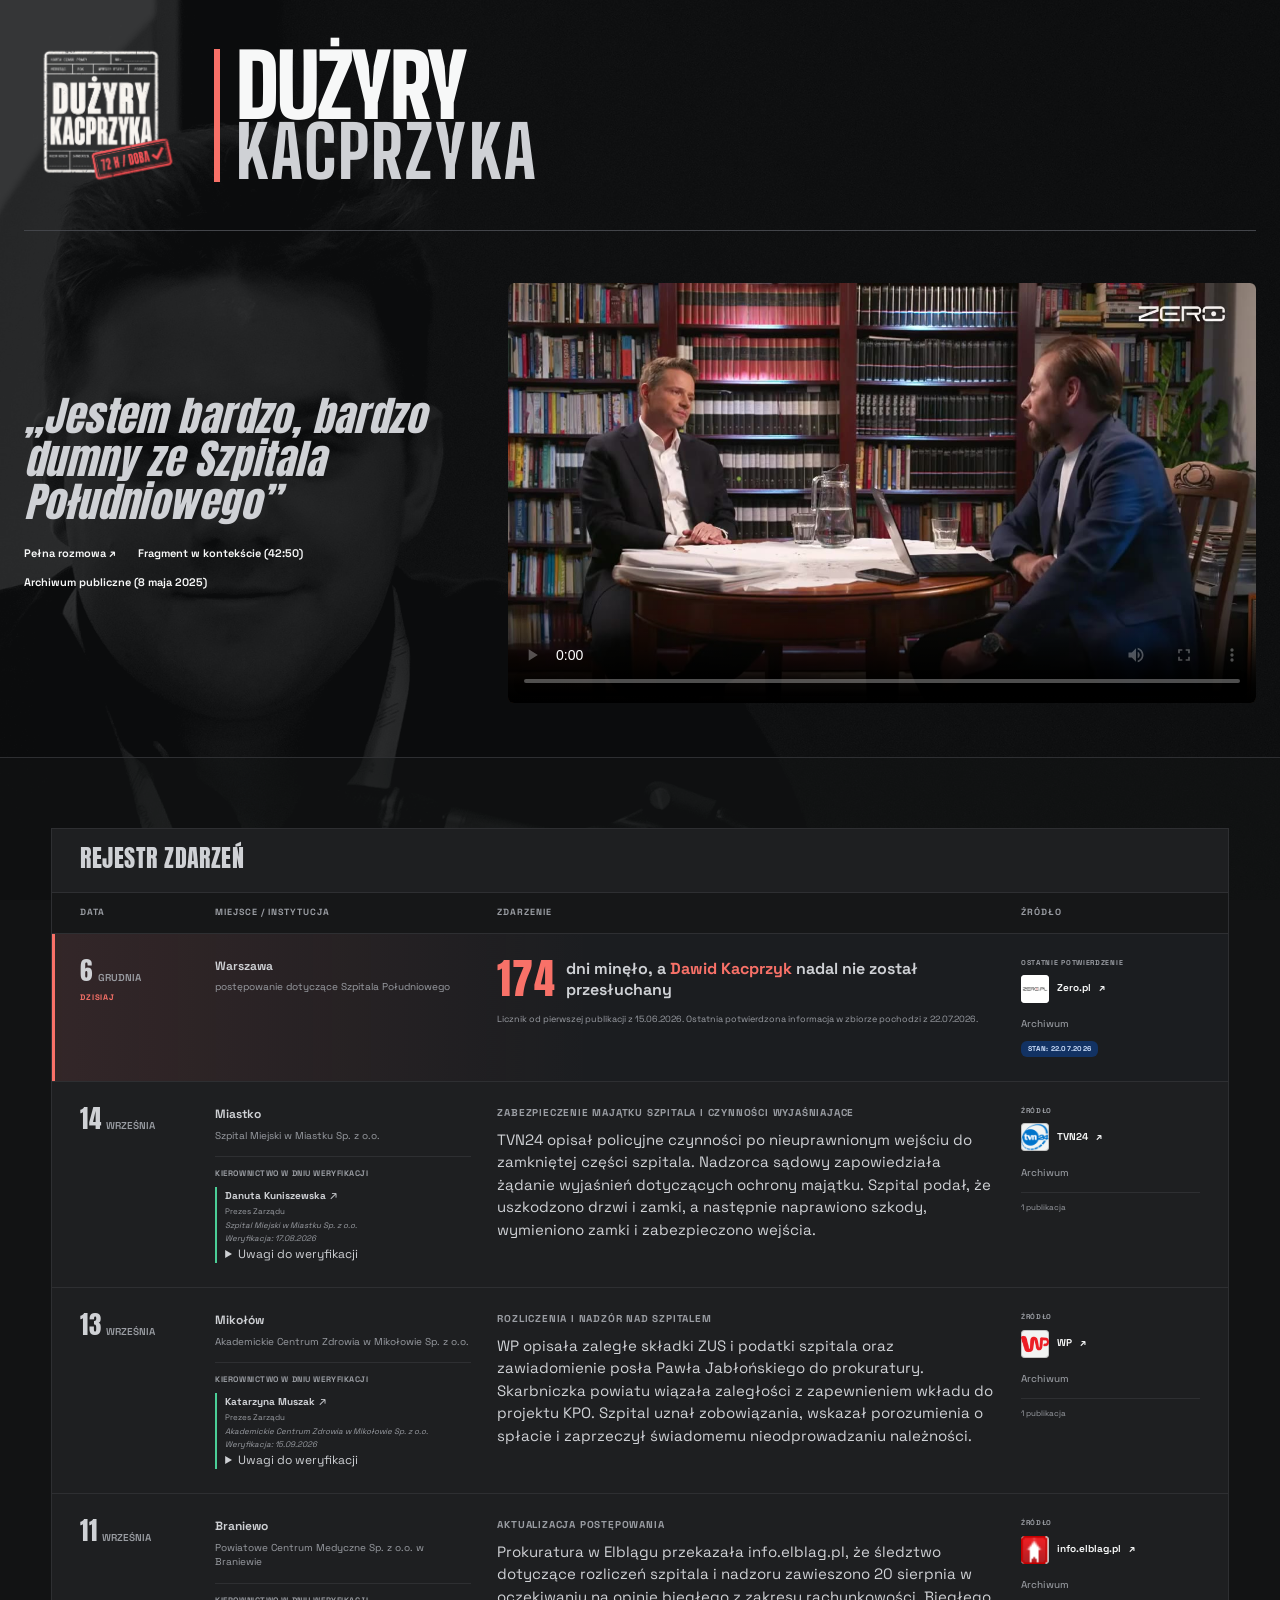
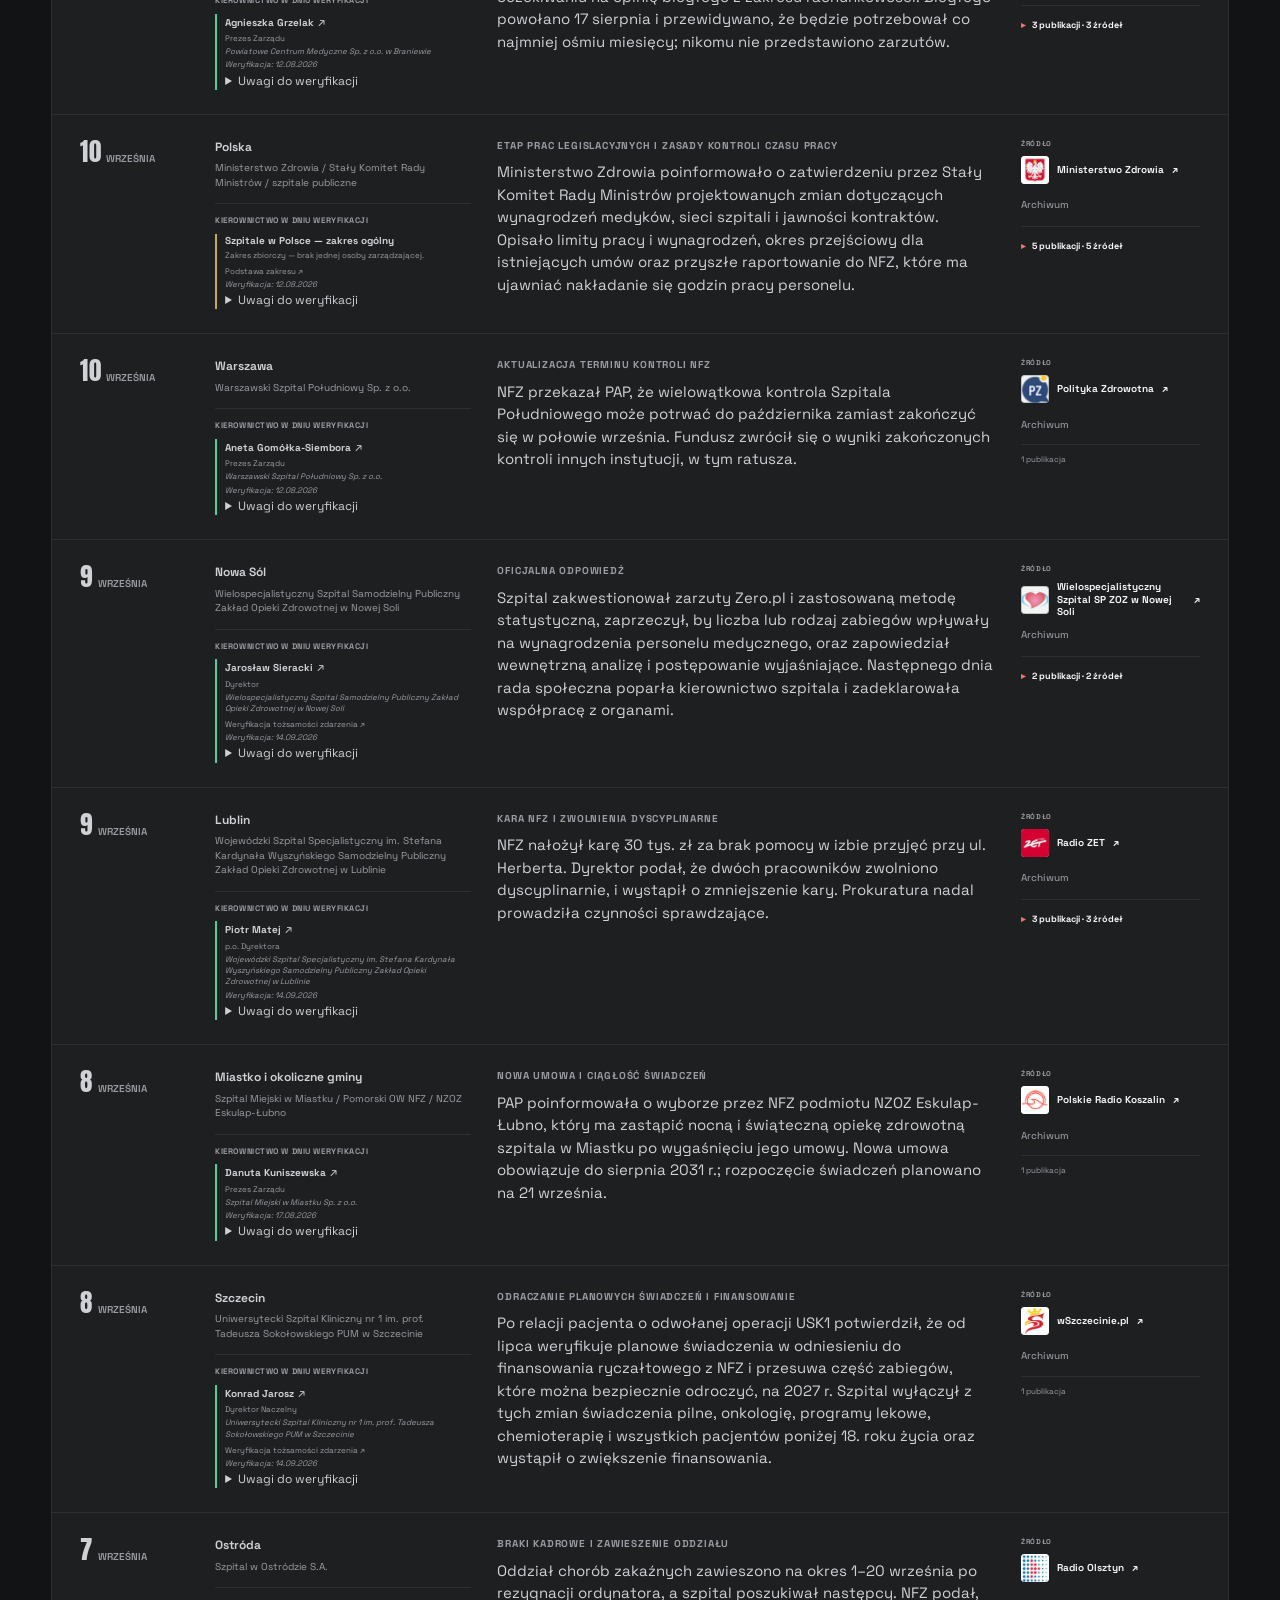
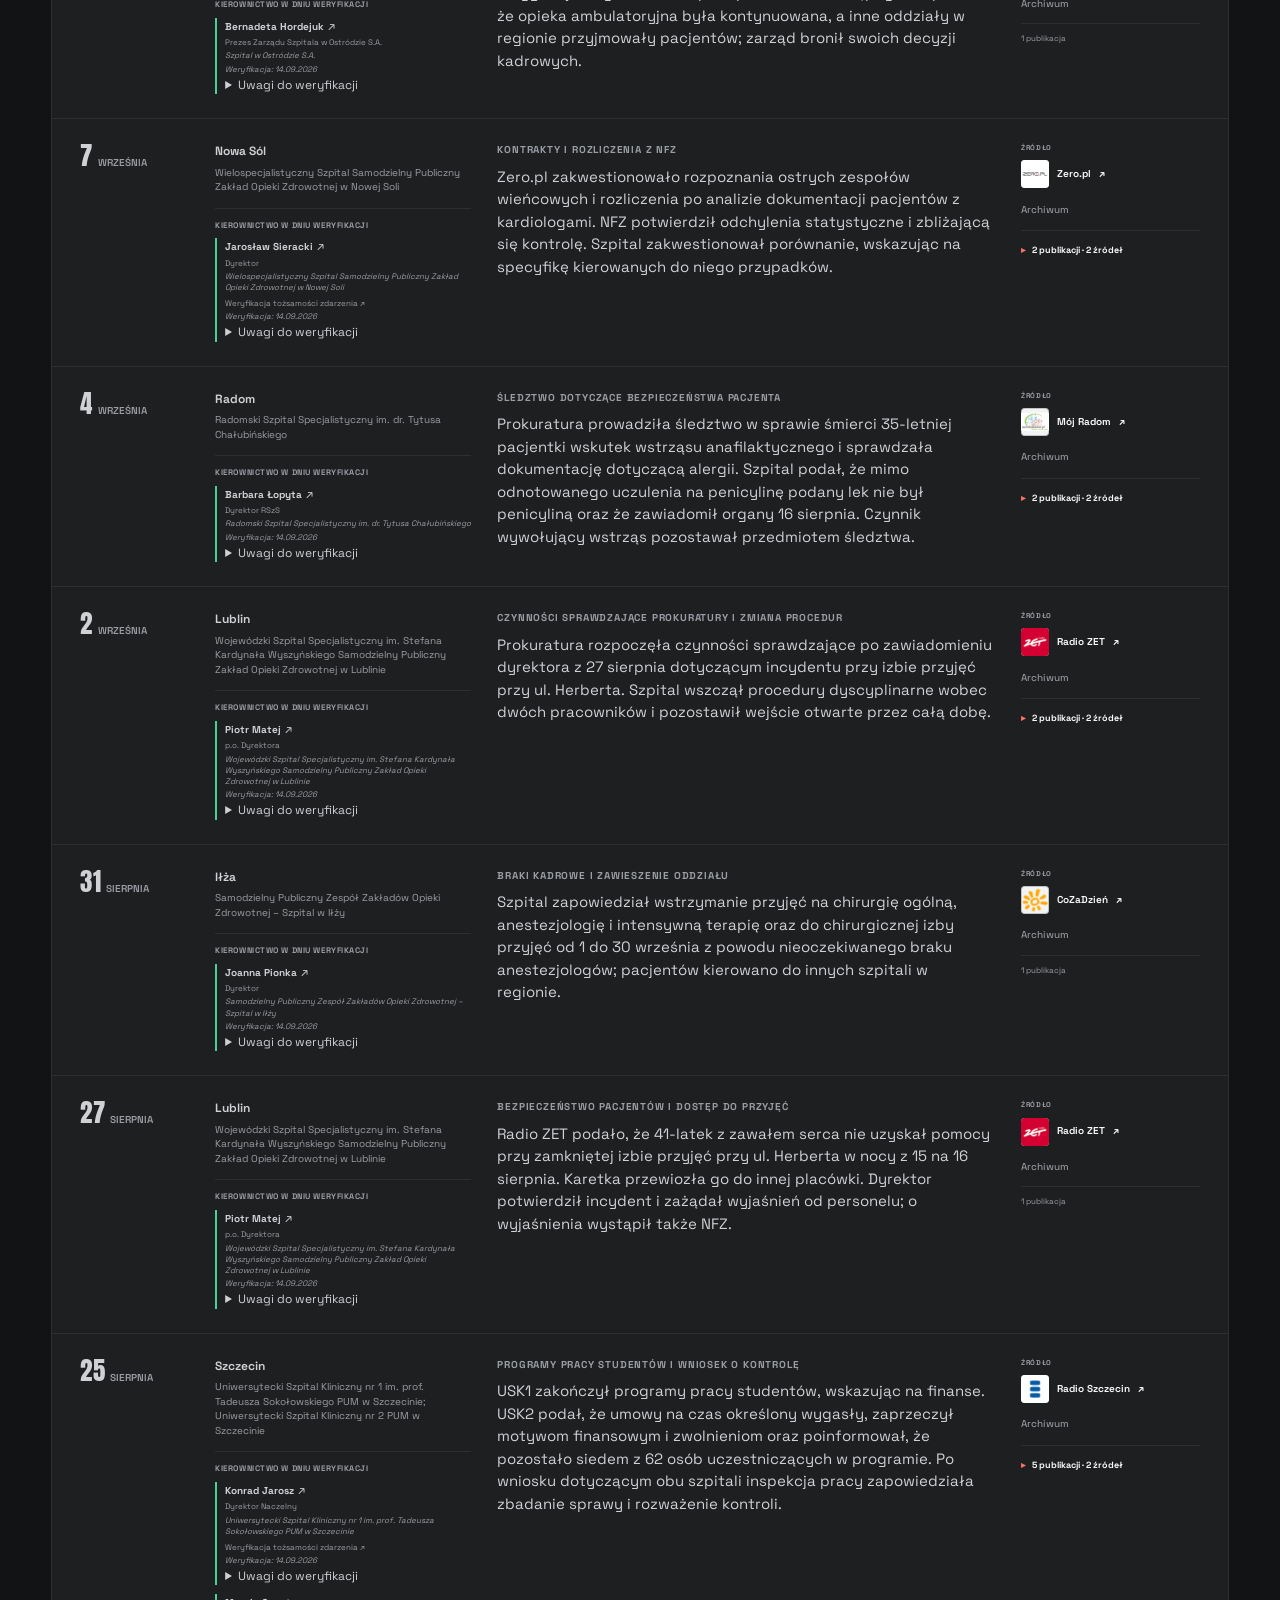
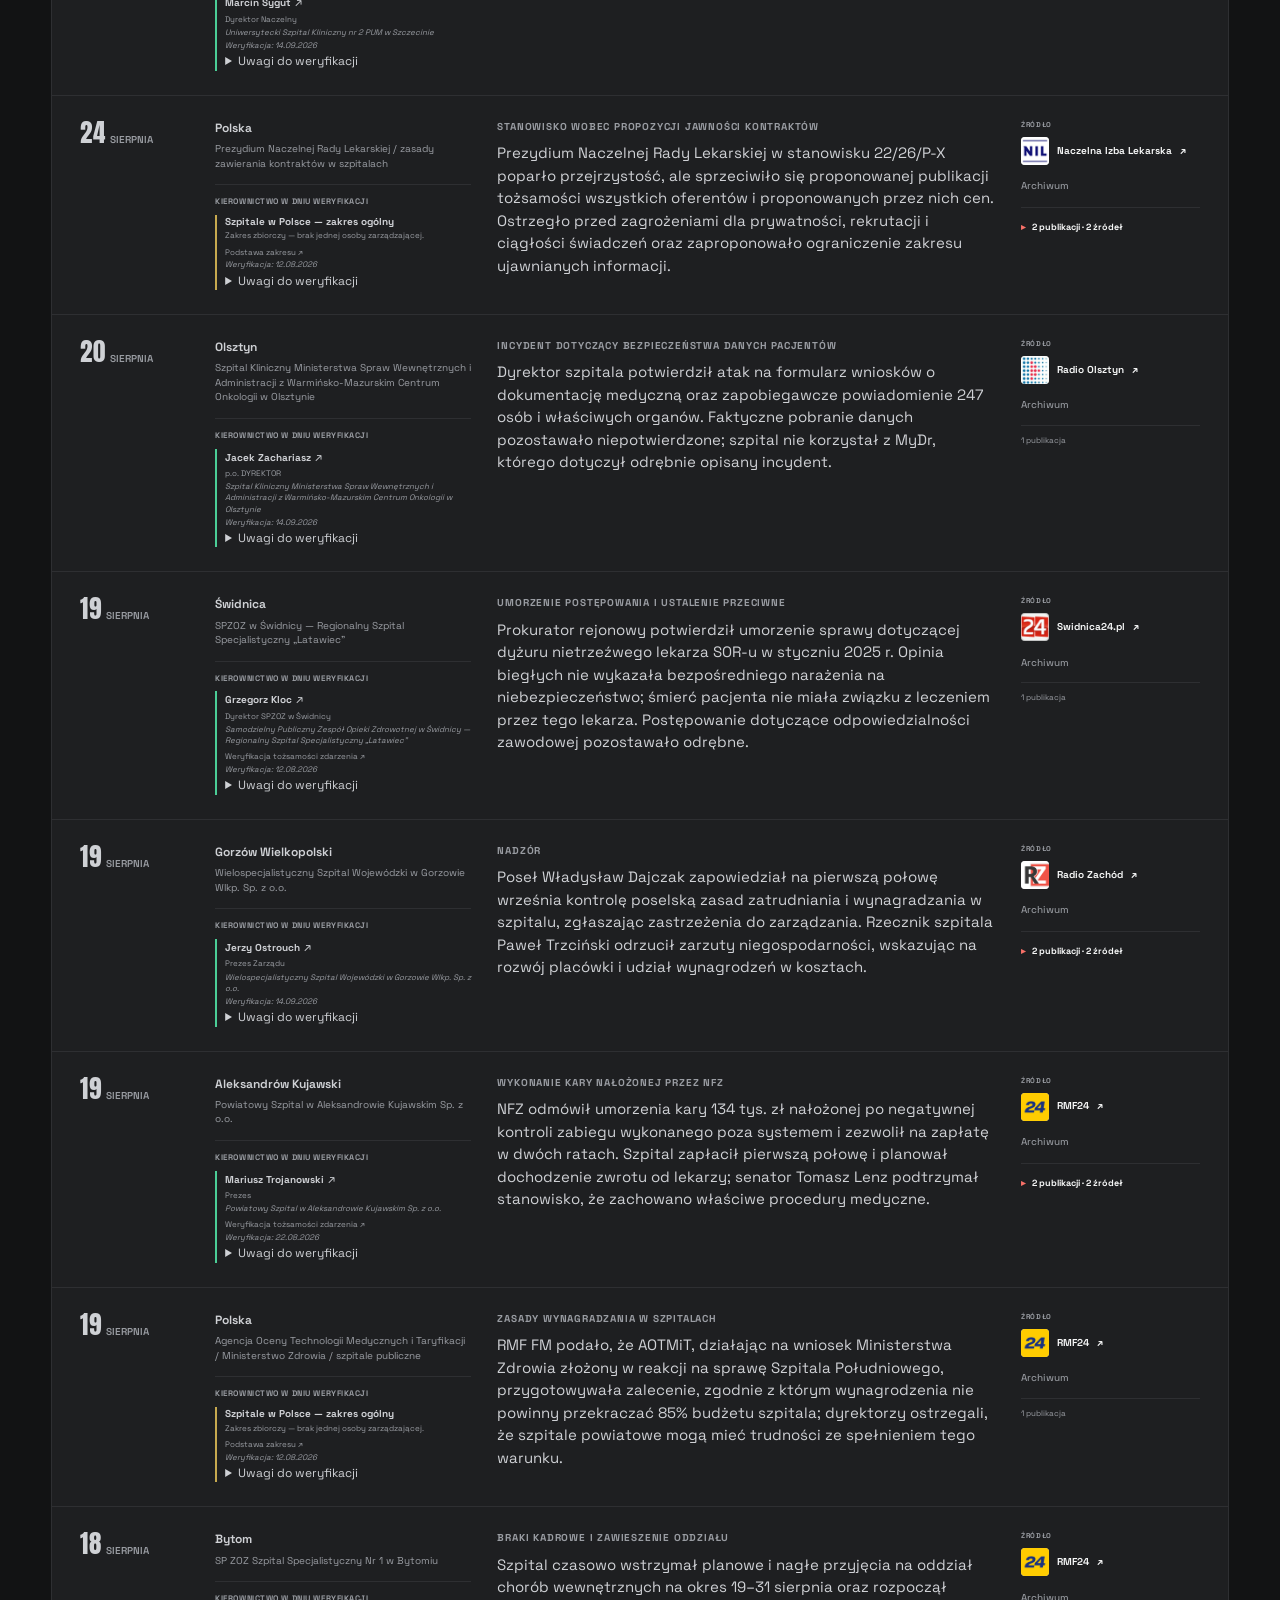
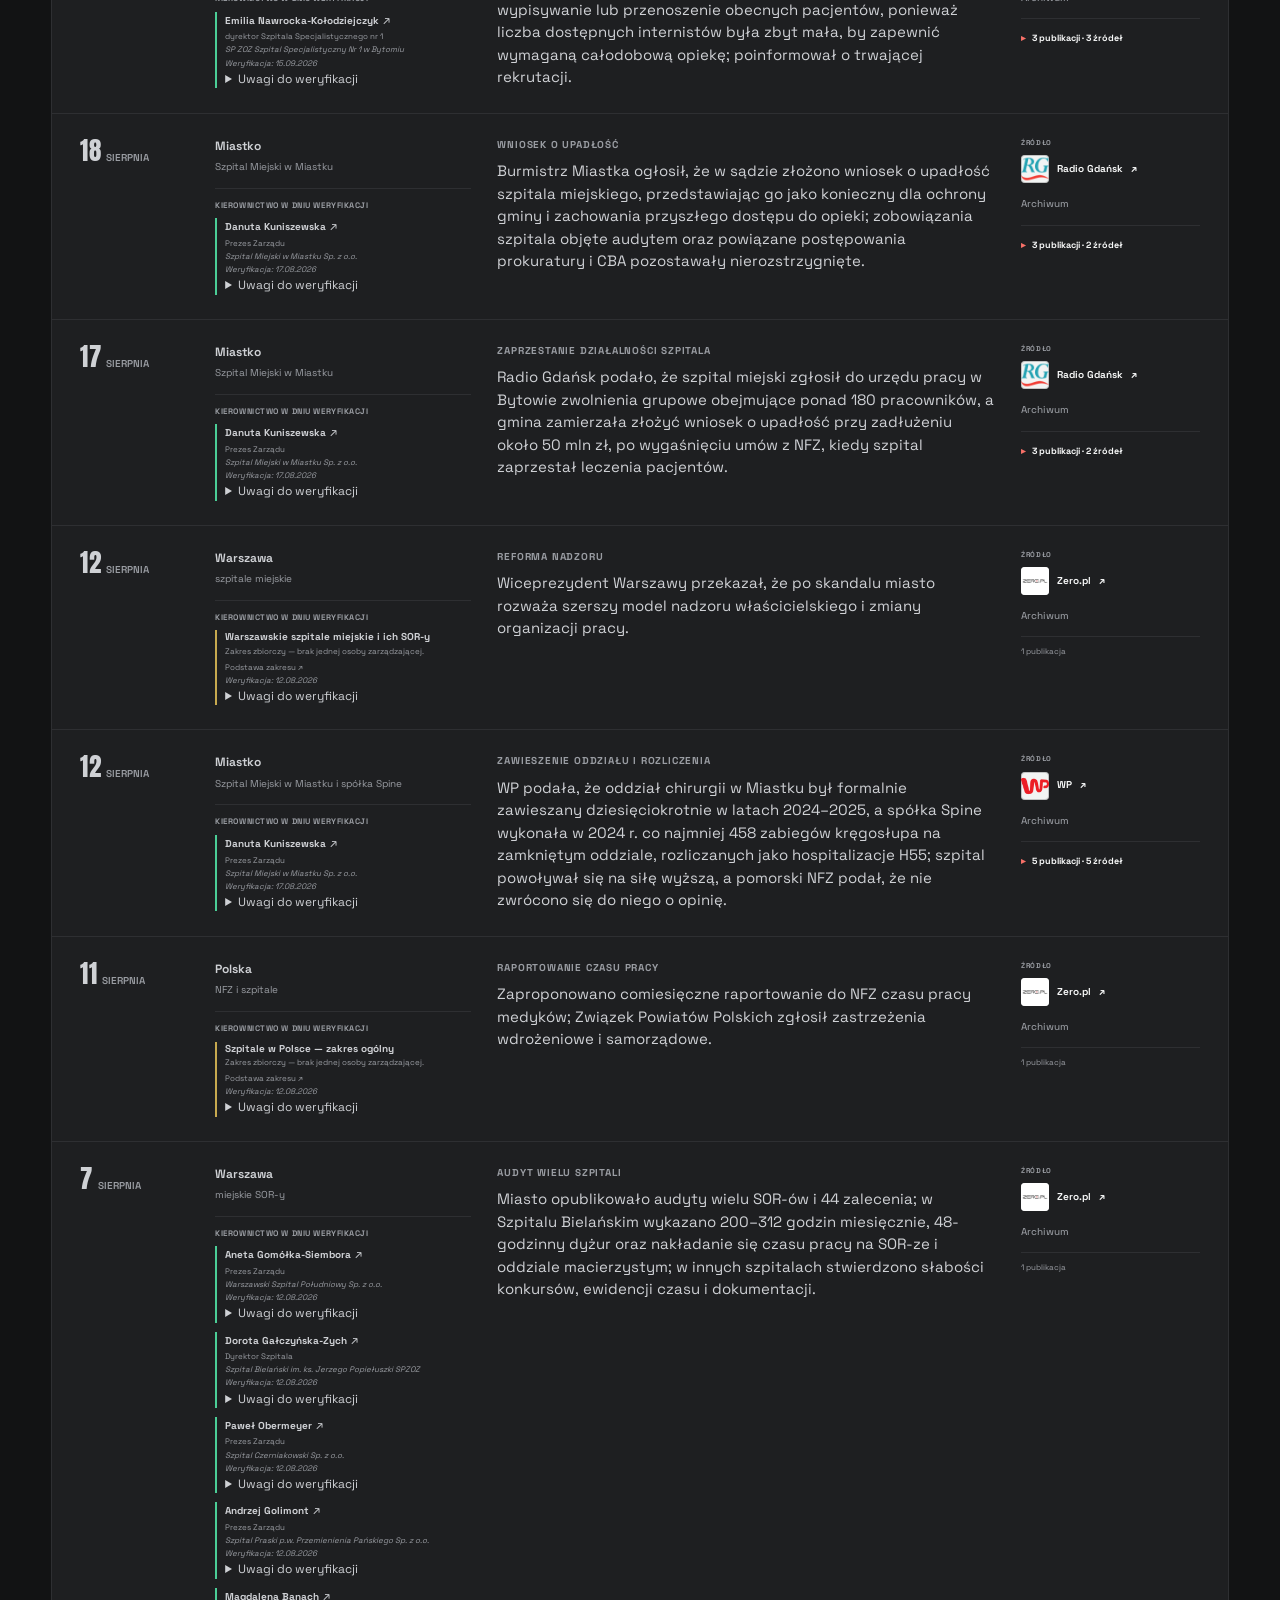
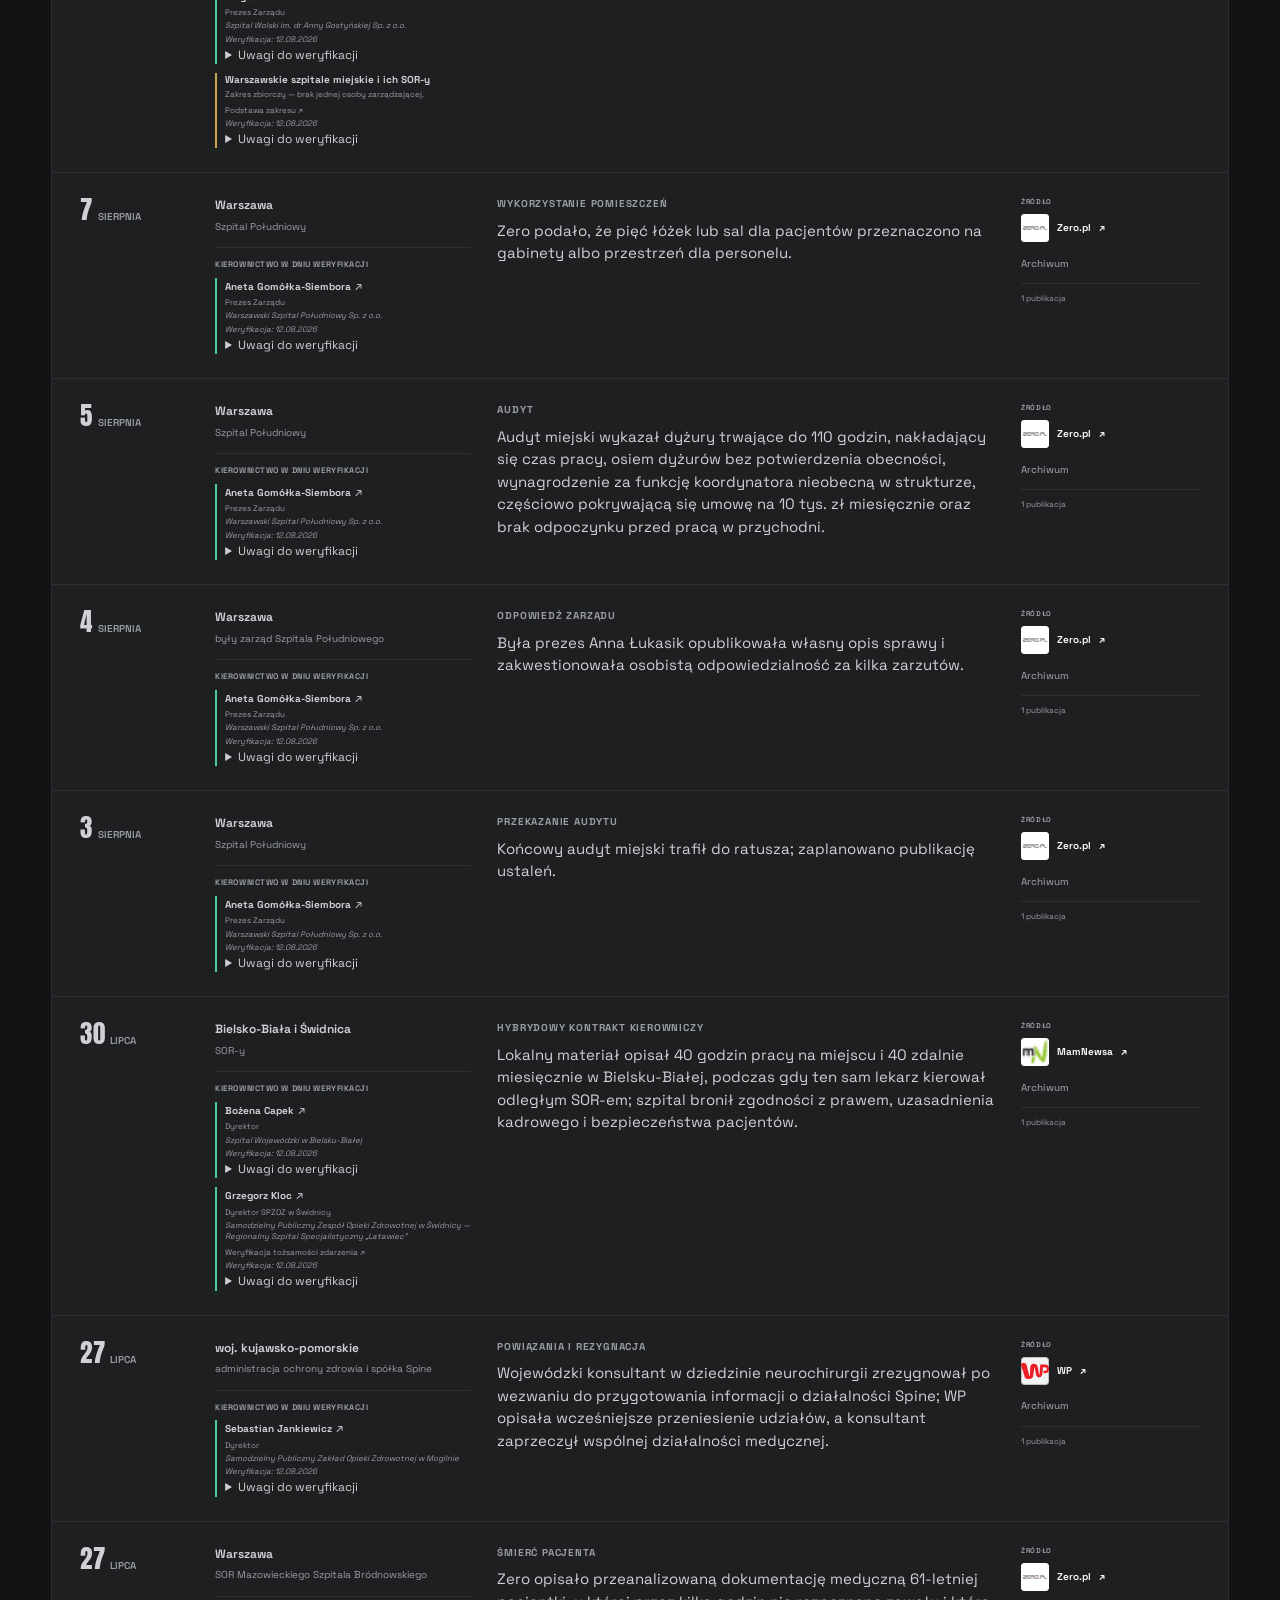
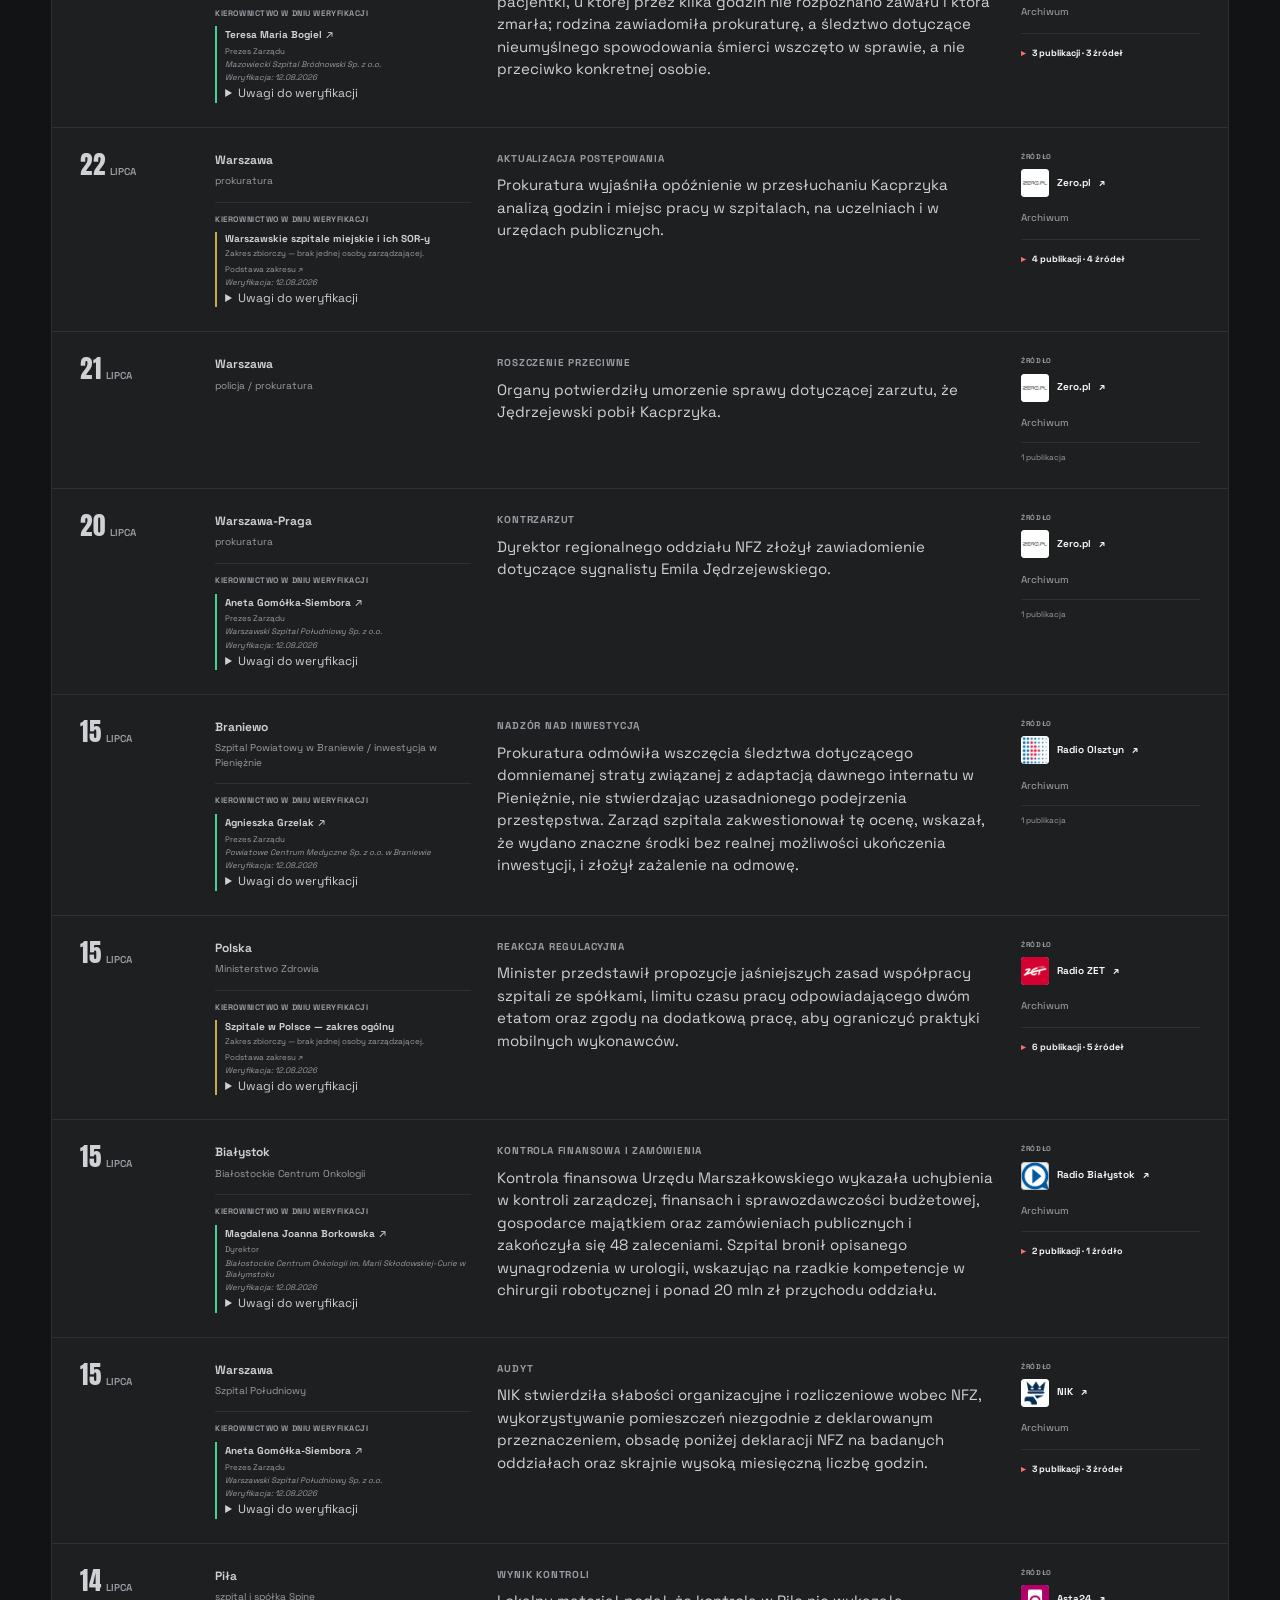
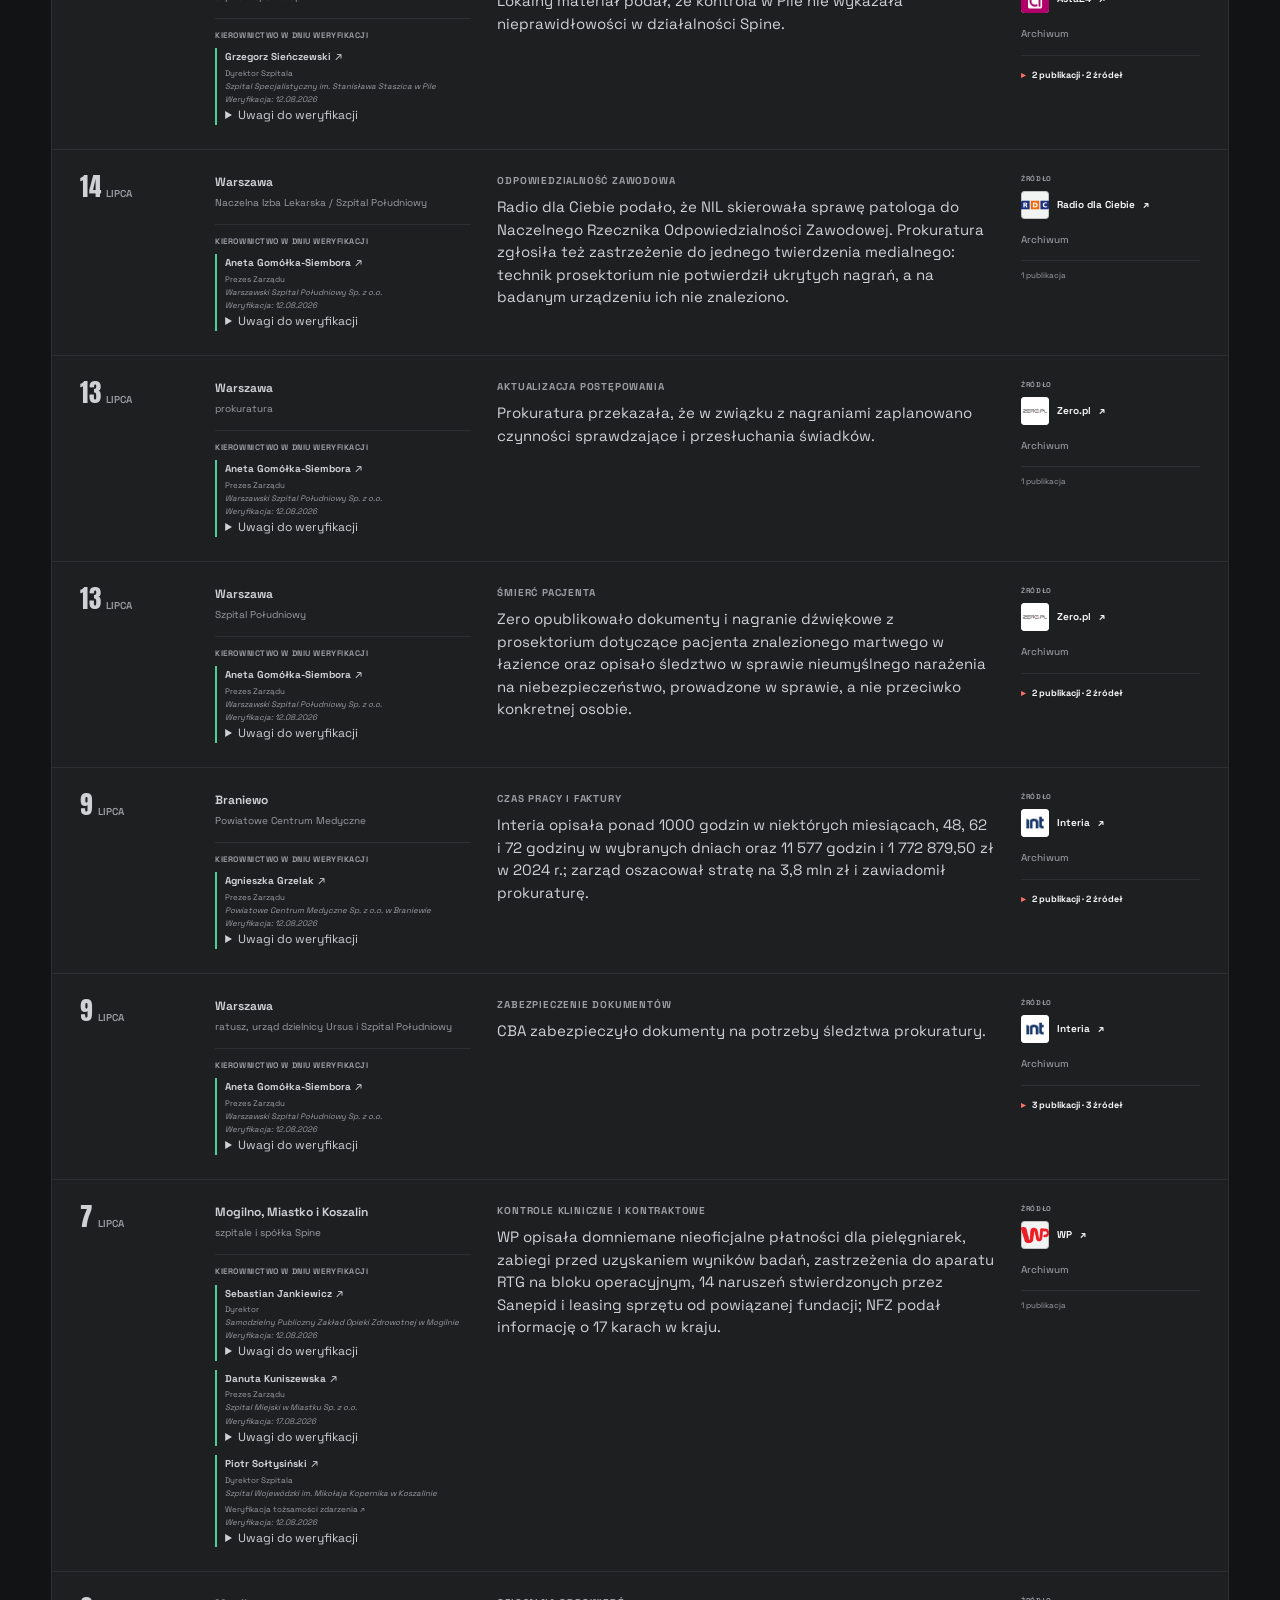
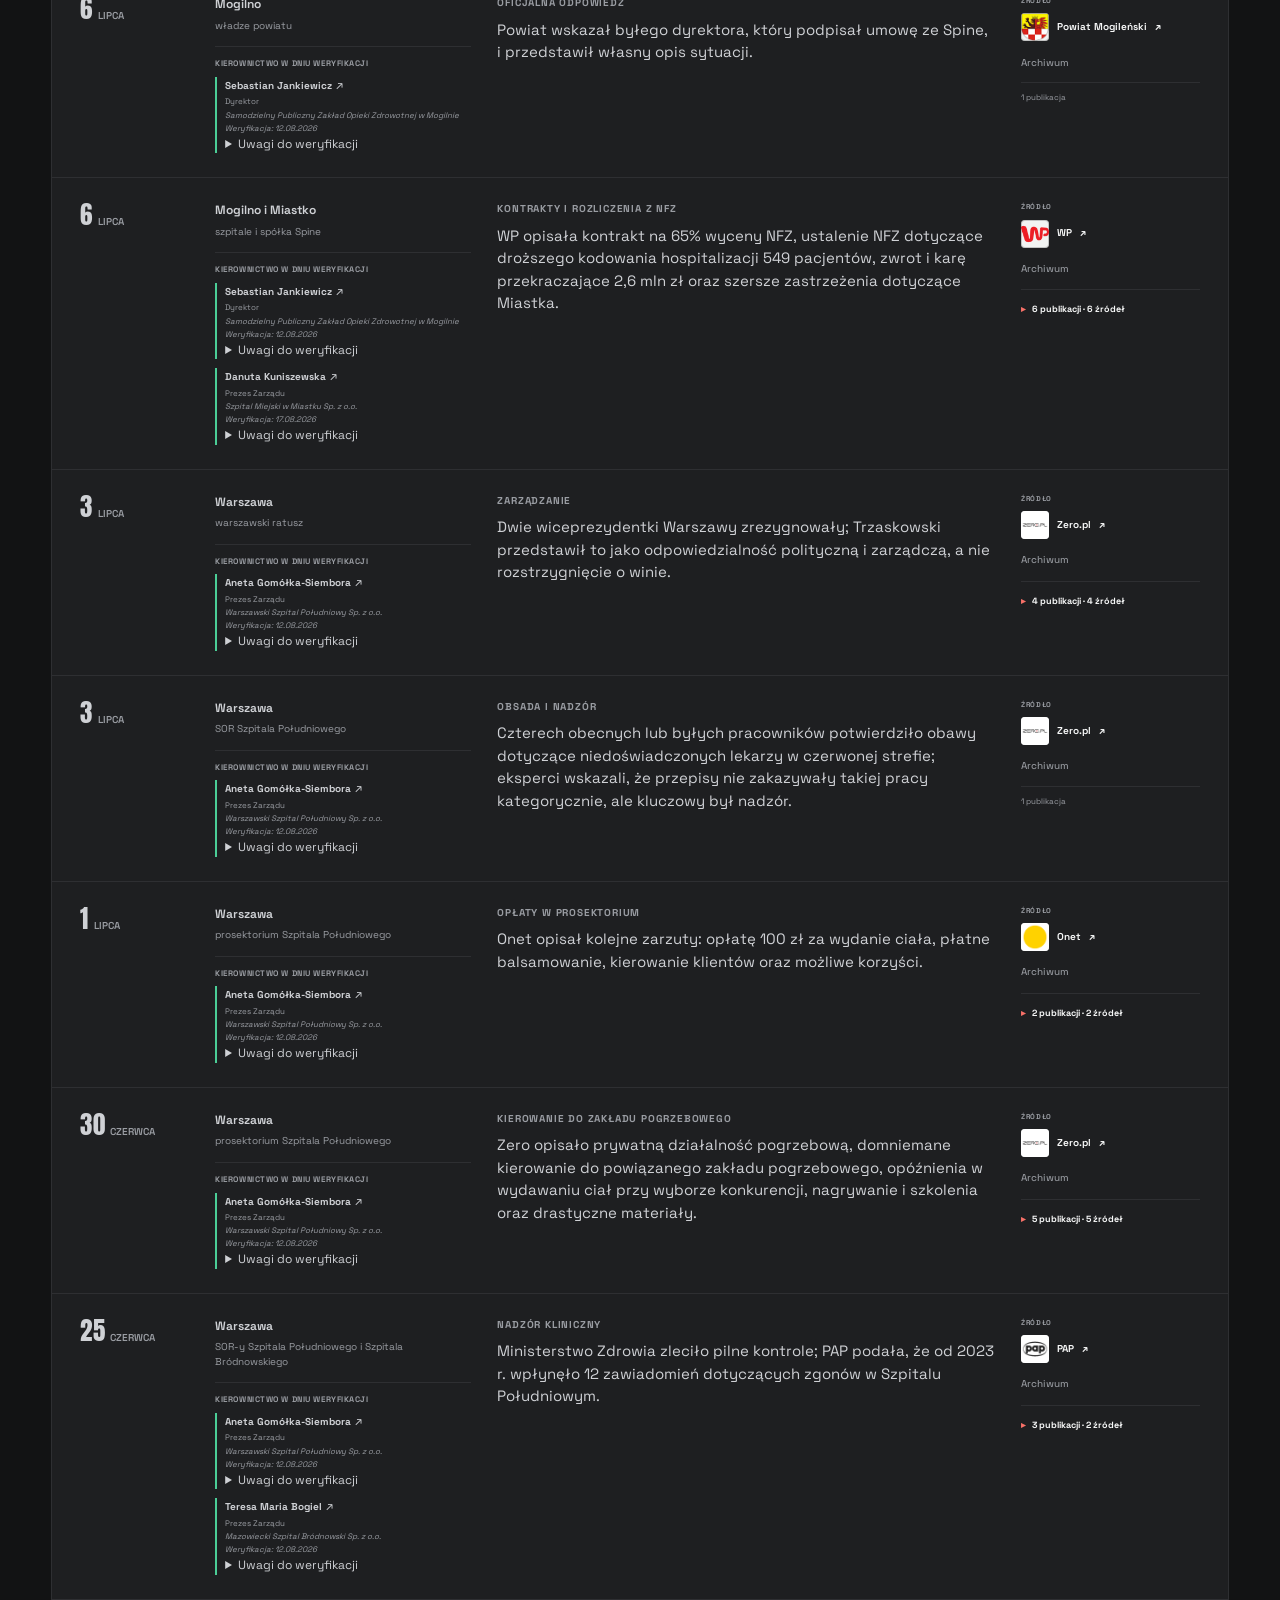
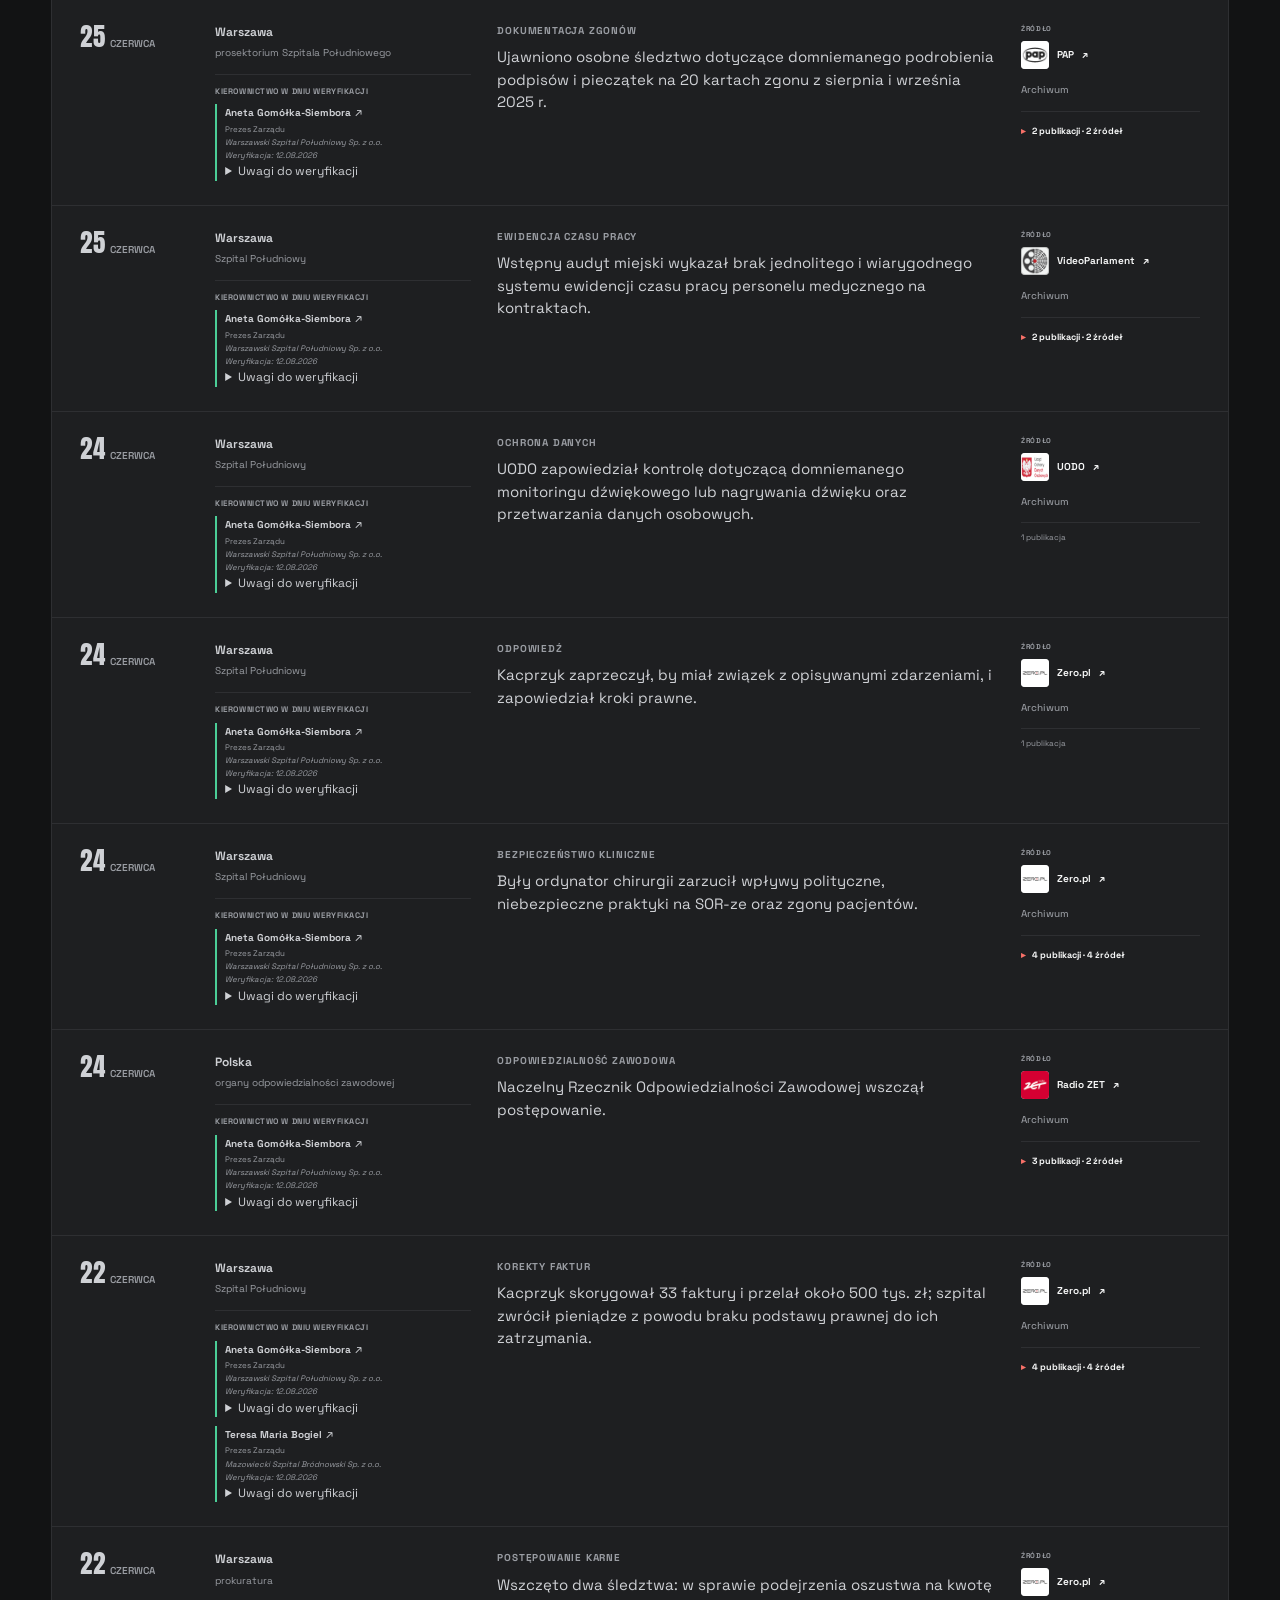
==== index.html @ a016c266 "Add initial static website export" ====
<!DOCTYPE html><html lang="pl"><head><meta charSet="utf-8"/><meta name="viewport" content="width=device-width, initial-scale=1"/><link rel="stylesheet" href="/_next/static/css/index.CoHNOgLN.css" data-rsc-css-href="/_next/static/css/index.CoHNOgLN.css" data-precedence="vite-rsc/importer-resources"/><link rel="stylesheet" href="https://fonts.googleapis.com/css2?family=Anton&amp;family=Big+Shoulders+Display:wght@800;900&amp;family=Space+Grotesk:wght@300..700&amp;family=Space+Mono:wght@400;700&amp;display=swap" data-precedence="default"/><link rel="modulepreload" fetchPriority="low" href="/_next/static/chunks/index-QdT6RYFE.js"/><script src="/_next/static/chunks/rolldown-runtime-hePW80VL.js" type="module" async=""></script><script src="/_next/static/chunks/framework-DTZGTDtF.js" type="module" async=""></script><script src="/_next/static/chunks/vinext-BcTiKZS0.js" type="module" async=""></script><link rel="modulepreload" href="/_next/static/chunks/layout-segment-context-B4zG7go9.js" crossorigin=""/><link rel="modulepreload" href="/_next/static/chunks/EventExplorer-B5C3M_tb.js" crossorigin=""/><title>Dużyry Kacprzyka</title><meta name="description" content="Chronologia zgłoszonych zdarzeń szpitalnych, działań urzędowych, ustaleń i kontrpunktów w Polsce od 15 czerwca 2026 r."/><meta property="og:title" content="Dużyry Kacprzyka"/><meta property="og:description" content="Chronologia zgłoszonych zdarzeń szpitalnych, działań urzędowych, ustaleń i kontrpunktów w Polsce od 15 czerwca 2026 r."/><meta property="og:type" content="website"/><meta property="og:image" content="https://dyzury-kacprzyka.github.io/og.png"/><meta property="og:image:width" content="1728"/><meta property="og:image:height" content="910"/><meta property="og:image:alt" content="Dużyry Kacprzyka"/><meta name="twitter:card" content="summary_large_image"/><meta name="twitter:title" content="Dużyry Kacprzyka"/><meta name="twitter:description" content="Chronologia zgłoszonych zdarzeń szpitalnych, działań urzędowych, ustaleń i kontrpunktów w Polsce od 15 czerwca 2026 r."/><meta name="twitter:image" content="https://dyzury-kacprzyka.github.io/og.png"/><link rel="icon" href="/logo-72h-nfz-money-drip.png" type="image/png"/><link rel="apple-touch-icon" href="/logo-72h-nfz-money-drip.png" type="image/png"/><link rel="preconnect" href="https://fonts.googleapis.com"/><link rel="preconnect" href="https://fonts.gstatic.com" crossorigin="anonymous"/><script>Object.assign(((self[Symbol.for("vinext.navigationRuntime")]??={bootstrap:{routeManifest:null},functions:{}}).bootstrap.rsc??={rsc:[]}),{params:{},nav:{"pathname":"/","searchParams":[]},searchParamsFromBrowser:true})</script><link rel="modulepreload" href="/_next/static/chunks/index-QdT6RYFE.js" />
</head><body class="antialiased"><main><section class="hero"><div class="hero-title-row"><img class="hero-logo" src="/duzyry-kacprzyka-logo.png" alt="" width="220" height="220"/><h1><span class="hero-masthead-shift">Dużyry</span><span class="hero-masthead-name">Kacprzyka</span></h1></div></section><section class="context-clip" id="context-clip" aria-labelledby="context-clip-heading"><div class="context-clip-copy"><h2 id="context-clip-heading">„Jestem bardzo, bardzo dumny ze Szpitala Południowego”</h2><div class="context-clip-links"><a href="https://www.youtube.com/watch?v=-JH9onEuq9M" target="_blank" rel="noreferrer">Pełna rozmowa <span aria-hidden="true">↗</span></a><a href="https://www.youtube.com/watch?v=-JH9onEuq9M&amp;t=2570s" target="_blank" rel="noreferrer">Fragment w kontekście (42:50)</a><a href="https://web.archive.org/web/20250508182803/https://www.youtube.com/watch?v=-JH9onEuq9M" target="_blank" rel="noreferrer">Archiwum publiczne (8 maja 2025)</a></div></div><div class="context-clip-media"><video src="/clips/trzaskowski-szpital-poludniowy-42-50-with-robert-b-weide.mp4" poster="/clips/trzaskowski-szpital-poludniowy-42-50.jpg" title="Rafał Trzaskowski o Szpitalu Południowym" aria-label="Fragment wypowiedzi Rafała Trzaskowskiego o Szpitalu Południowym z 42:50 rozmowy w Kanale Zero" controls="" playsInline="" preload="metadata"><track kind="captions" src="/clips/trzaskowski-szpital-poludniowy-42-50.pl.vtt" srcLang="pl" label="Polski" default=""/></video></div></section><section class="explorer" aria-label="Rejestr zdarzeń"><div class="data-layout"><section class="table-panel" aria-labelledby="table-heading"><div class="panel-header table-header"><div><h3 id="table-heading">Rejestr zdarzeń</h3></div></div><div class="table-scroll"><div data-slot="table-container" class="relative w-full overflow-x-auto"><table data-slot="table" class="w-full caption-bottom text-sm"><thead data-slot="table-header" class="[&amp;_tr]:border-b"><tr data-slot="table-row" class="border-b transition-colors hover:bg-muted/50 has-aria-expanded:bg-muted/50 data-[state=selected]:bg-muted"><th data-slot="table-head" class="h-10 px-2 text-left align-middle font-medium whitespace-nowrap text-foreground [&amp;:has([role=checkbox])]:pr-0 [&amp;&gt;[role=checkbox]]:translate-y-[2px]">Data</th><th data-slot="table-head" class="h-10 px-2 text-left align-middle font-medium whitespace-nowrap text-foreground [&amp;:has([role=checkbox])]:pr-0 [&amp;&gt;[role=checkbox]]:translate-y-[2px]">Miejsce / instytucja</th><th data-slot="table-head" class="h-10 px-2 text-left align-middle font-medium whitespace-nowrap text-foreground [&amp;:has([role=checkbox])]:pr-0 [&amp;&gt;[role=checkbox]]:translate-y-[2px]">Zdarzenie</th><th data-slot="table-head" class="h-10 px-2 text-left align-middle font-medium whitespace-nowrap text-foreground [&amp;:has([role=checkbox])]:pr-0 [&amp;&gt;[role=checkbox]]:translate-y-[2px]">Źródło</th></tr></thead><tbody data-slot="table-body" class="[&amp;_tr:last-child]:border-0"><tr data-slot="table-row" class="border-b transition-colors hover:bg-muted/50 has-aria-expanded:bg-muted/50 data-[state=selected]:bg-muted live-counter-row"><td data-slot="table-cell" class="p-2 align-middle whitespace-nowrap [&amp;:has([role=checkbox])]:pr-0 [&amp;&gt;[role=checkbox]]:translate-y-[2px]" data-label="Data"><time dateTime="2026-09-16" class="date-cell date-cell-live"><strong>16</strong><span>września</span><small>dzisiaj</small></time></td><td data-slot="table-cell" class="p-2 align-middle whitespace-nowrap [&amp;:has([role=checkbox])]:pr-0 [&amp;&gt;[role=checkbox]]:translate-y-[2px]" data-label="Miejsce / instytucja"><strong class="location-name">Warszawa</strong><span class="institution-name">postępowanie dotyczące Szpitala Południowego</span></td><td data-slot="table-cell" class="p-2 align-middle whitespace-nowrap [&amp;:has([role=checkbox])]:pr-0 [&amp;&gt;[role=checkbox]]:translate-y-[2px]" data-label="Zdarzenie"><a class="event-summary-link counter-summary-link" href="https://zero.pl/news/dawid-kacprzyk-nadal-bez-przesluchania-prokuratura-zdradza-dlaczego" target="_blank" rel="noreferrer"><p class="counter-headline"><strong>93</strong><span>dni minęło, a<!-- --> <strong class="counter-person">Dawid Kacprzyk</strong> <!-- -->nadal nie został przesłuchany</span></p><small class="counter-evidence-note">Licznik od pierwszej publikacji z 15.06.2026. Ostatnia potwierdzona informacja w zbiorze pochodzi z<!-- --> <!-- -->22.07.2026<!-- -->.</small></a></td><td data-slot="table-cell" class="p-2 align-middle whitespace-nowrap [&amp;:has([role=checkbox])]:pr-0 [&amp;&gt;[role=checkbox]]:translate-y-[2px]" data-label="Źródło"><span class="primary-source-label">Ostatnie potwierdzenie</span><a class="source-link" href="https://zero.pl/news/dawid-kacprzyk-nadal-bez-przesluchania-prokuratura-zdradza-dlaczego" target="_blank" rel="noreferrer"><img class="source-icon" src="/sources/zero.pl.png" alt="" width="28" height="28"/><span class="source-name">Zero.pl</span><span aria-hidden="true">↗</span></a><a class="archive-link" href="https://web.archive.org/web/*/https://zero.pl/news/dawid-kacprzyk-nadal-bez-przesluchania-prokuratura-zdradza-dlaczego" target="_blank" rel="noreferrer">Archiwum</a><span data-slot="badge" class="inline-flex w-fit shrink-0 items-center justify-center gap-1 overflow-hidden rounded-full border border-border px-2 py-0.5 text-xs font-medium whitespace-nowrap text-foreground transition-[color,box-shadow] focus-visible:border-ring focus-visible:ring-[3px] focus-visible:ring-ring/50 aria-invalid:border-destructive aria-invalid:ring-destructive/20 dark:aria-invalid:ring-destructive/40 [&amp;&gt;svg]:pointer-events-none [&amp;&gt;svg]:size-3 counter-status">Stan: <!-- -->22.07.2026</span></td></tr><tr data-slot="table-row" class="border-b transition-colors hover:bg-muted/50 has-aria-expanded:bg-muted/50 data-[state=selected]:bg-muted"><td data-slot="table-cell" class="p-2 align-middle whitespace-nowrap [&amp;:has([role=checkbox])]:pr-0 [&amp;&gt;[role=checkbox]]:translate-y-[2px]" data-label="Data"><time dateTime="2026-09-14" class="date-cell"><strong>14</strong><span>września</span></time></td><td data-slot="table-cell" class="p-2 align-middle whitespace-nowrap [&amp;:has([role=checkbox])]:pr-0 [&amp;&gt;[role=checkbox]]:translate-y-[2px]" data-label="Miejsce / instytucja"><strong class="location-name">Miastko</strong><span class="institution-name">Szpital Miejski w Miastku Sp. z o.o.</span><div class="leadership-block"><span class="leadership-label">Kierownictwo w dniu weryfikacji</span><div class="leadership-list"><article class="leadership-item leadership-verified_current"><a class="leadership-source-link" href="https://www.szpitalmiastko.pl/zarzad/" target="_blank" rel="noreferrer" title="Źródło: Szpital Miejski w Miastku"><strong>Danuta Kuniszewska</strong><span aria-hidden="true">↗</span></a><span>Prezes Zarządu</span><small>Szpital Miejski w Miastku Sp. z o.o.</small><small>Weryfikacja:<!-- --> <time dateTime="2026-08-17">17.08.2026</time></small><details><summary>Uwagi do weryfikacji</summary><p>Stan na 17 sierpnia 2026 r. według strony zarządu szpitala. Weryfikacja z 12 sierpnia wymieniała Teresę Finkiewicz; Radio Gdańsk podało, że prezeska podała się do dymisji. Ta sama strona wymienia Jerzego Tarnowskiego jako dyrektora ds. medycznych i prokurenta. To bieżąca tożsamość, nie ustalenie winy w sprawie Spine. Weryfikacja 14 września nie potwierdziła bieżącego prezesa: niedatowana strona zarządu ponownie wymienia Teresę Finkiewicz, a PAP z 8 września informuje o braku zarządu i kuratorze. Oświadczenie szpitala z 22 sierpnia potwierdza jedynie Agnieszkę Chrzanowską jako Dyrektor Zarządzającą. Zachowano zapis dotyczący osoby pełniącej funkcję według stanu na 17 sierpnia, bez potwierdzenia pełnienia funkcji później; osoba obecnego prezesa lub kuratora pozostaje niezweryfikowana.</p></details></article></div></div></td><td data-slot="table-cell" class="p-2 align-middle whitespace-nowrap [&amp;:has([role=checkbox])]:pr-0 [&amp;&gt;[role=checkbox]]:translate-y-[2px]" data-label="Zdarzenie"><a class="event-summary-link" href="https://tvn24.pl/trojmiasto/miastko-weszli-do-zamknietego-szpitala-chwalili-sie-tym-w-sieci-st9232432" target="_blank" rel="noreferrer"><span class="category-label">zabezpieczenie majątku szpitala i czynności wyjaśniające</span><p class="summary-copy">TVN24 opisał policyjne czynności po nieuprawnionym wejściu do zamkniętej części szpitala. Nadzorca sądowy zapowiedziała żądanie wyjaśnień dotyczących ochrony majątku. Szpital podał, że uszkodzono drzwi i zamki, a następnie naprawiono szkody, wymieniono zamki i zabezpieczono wejścia.</p></a></td><td data-slot="table-cell" class="p-2 align-middle whitespace-nowrap [&amp;:has([role=checkbox])]:pr-0 [&amp;&gt;[role=checkbox]]:translate-y-[2px]" data-label="Źródło"><span class="primary-source-label">Źródło</span><a class="source-link" href="https://tvn24.pl/trojmiasto/miastko-weszli-do-zamknietego-szpitala-chwalili-sie-tym-w-sieci-st9232432" target="_blank" rel="noreferrer"><img class="source-icon" src="/sources/tvn24.pl.png" alt="" width="28" height="28" loading="lazy" decoding="async"/><span class="source-name">TVN24</span><span aria-hidden="true">↗</span></a><a class="archive-link" href="https://web.archive.org/web/*/https://tvn24.pl/trojmiasto/miastko-weszli-do-zamknietego-szpitala-chwalili-sie-tym-w-sieci-st9232432" target="_blank" rel="noreferrer">Archiwum</a><span class="coverage-single">1 publikacja</span></td></tr><tr data-slot="table-row" class="border-b transition-colors hover:bg-muted/50 has-aria-expanded:bg-muted/50 data-[state=selected]:bg-muted"><td data-slot="table-cell" class="p-2 align-middle whitespace-nowrap [&amp;:has([role=checkbox])]:pr-0 [&amp;&gt;[role=checkbox]]:translate-y-[2px]" data-label="Data"><time dateTime="2026-09-13" class="date-cell"><strong>13</strong><span>września</span></time></td><td data-slot="table-cell" class="p-2 align-middle whitespace-nowrap [&amp;:has([role=checkbox])]:pr-0 [&amp;&gt;[role=checkbox]]:translate-y-[2px]" data-label="Miejsce / instytucja"><strong class="location-name">Mikołów</strong><span class="institution-name">Akademickie Centrum Zdrowia w Mikołowie Sp. z o.o.</span><div class="leadership-block"><span class="leadership-label">Kierownictwo w dniu weryfikacji</span><div class="leadership-list"><article class="leadership-item leadership-verified_current"><a class="leadership-source-link" href="https://szpital-mikolow.com.pl/o-nas/dane/" target="_blank" rel="noreferrer" title="Źródło: Akademickie Centrum Zdrowia w Mikołowie"><strong>Katarzyna Muszak</strong><span aria-hidden="true">↗</span></a><span>Prezes Zarządu</span><small>Akademickie Centrum Zdrowia w Mikołowie Sp. z o.o.</small><small>Weryfikacja:<!-- --> <time dateTime="2026-09-15">15.09.2026</time></small><details><summary>Uwagi do weryfikacji</summary><p>Bieżąca strona szpitala podaje nazwę spółki, powiat jako jedynego właściciela i Katarzynę Muszak jako Prezes Zarządu. Klauzula RODO potwierdza osobę, lecz w treści zachowuje wcześniejszą nazwę spółki. Strona danych nie podaje daty aktualizacji. To odrębny zapis tożsamości na dzień weryfikacji, bez przypisania odpowiedzialności.</p></details></article></div></div></td><td data-slot="table-cell" class="p-2 align-middle whitespace-nowrap [&amp;:has([role=checkbox])]:pr-0 [&amp;&gt;[role=checkbox]]:translate-y-[2px]" data-label="Zdarzenie"><a class="event-summary-link" href="https://wiadomosci.wp.pl/szpital-nie-zaplacil-pracownikom-zus-prezeska-w-tym-czasie-dorabiala-na-zleceniach-z-ministerstwa-7325064824354912a" target="_blank" rel="noreferrer"><span class="category-label">rozliczenia i nadzór nad szpitalem</span><p class="summary-copy">WP opisała zaległe składki ZUS i podatki szpitala oraz zawiadomienie posła Pawła Jabłońskiego do prokuratury. Skarbniczka powiatu wiązała zaległości z zapewnieniem wkładu do projektu KPO. Szpital uznał zobowiązania, wskazał porozumienia o spłacie i zaprzeczył świadomemu nieodprowadzaniu należności.</p></a></td><td data-slot="table-cell" class="p-2 align-middle whitespace-nowrap [&amp;:has([role=checkbox])]:pr-0 [&amp;&gt;[role=checkbox]]:translate-y-[2px]" data-label="Źródło"><span class="primary-source-label">Źródło</span><a class="source-link" href="https://wiadomosci.wp.pl/szpital-nie-zaplacil-pracownikom-zus-prezeska-w-tym-czasie-dorabiala-na-zleceniach-z-ministerstwa-7325064824354912a" target="_blank" rel="noreferrer"><img class="source-icon" src="/sources/wp.pl.png" alt="" width="28" height="28" loading="lazy" decoding="async"/><span class="source-name">WP</span><span aria-hidden="true">↗</span></a><a class="archive-link" href="https://web.archive.org/web/*/https://wiadomosci.wp.pl/szpital-nie-zaplacil-pracownikom-zus-prezeska-w-tym-czasie-dorabiala-na-zleceniach-z-ministerstwa-7325064824354912a" target="_blank" rel="noreferrer">Archiwum</a><span class="coverage-single">1 publikacja</span></td></tr><tr data-slot="table-row" class="border-b transition-colors hover:bg-muted/50 has-aria-expanded:bg-muted/50 data-[state=selected]:bg-muted"><td data-slot="table-cell" class="p-2 align-middle whitespace-nowrap [&amp;:has([role=checkbox])]:pr-0 [&amp;&gt;[role=checkbox]]:translate-y-[2px]" data-label="Data"><time dateTime="2026-09-11" class="date-cell"><strong>11</strong><span>września</span></time></td><td data-slot="table-cell" class="p-2 align-middle whitespace-nowrap [&amp;:has([role=checkbox])]:pr-0 [&amp;&gt;[role=checkbox]]:translate-y-[2px]" data-label="Miejsce / instytucja"><strong class="location-name">Braniewo</strong><span class="institution-name">Powiatowe Centrum Medyczne Sp. z o.o. w Braniewie</span><div class="leadership-block"><span class="leadership-label">Kierownictwo w dniu weryfikacji</span><div class="leadership-list"><article class="leadership-item leadership-verified_current"><a class="leadership-source-link" href="https://bip.szpital-braniewo.pl/p%2C15%2Cwladze" target="_blank" rel="noreferrer" title="Źródło: BIP Powiatowego Centrum Medycznego w Braniewie"><strong>Agnieszka Grzelak</strong><span aria-hidden="true">↗</span></a><span>Prezes Zarządu</span><small>Powiatowe Centrum Medyczne Sp. z o.o. w Braniewie</small><small>Weryfikacja:<!-- --> <time dateTime="2026-08-12">12.08.2026</time></small><details><summary>Uwagi do weryfikacji</summary><p>BIP wskazuje Prezes Zarządu; materiał z 9 lipca 2026 nazywa Agnieszkę Grzelak obecną prezes.</p></details></article></div></div></td><td data-slot="table-cell" class="p-2 align-middle whitespace-nowrap [&amp;:has([role=checkbox])]:pr-0 [&amp;&gt;[role=checkbox]]:translate-y-[2px]" data-label="Zdarzenie"><a class="event-summary-link" href="https://www.info.elblag.pl/41,85691,Afera-w-szpitalu-w-Braniewie-Elblaska-prokuratura-zawiesza-postepowanie.html" target="_blank" rel="noreferrer"><span class="category-label">aktualizacja postępowania</span><p class="summary-copy">Prokuratura w Elblągu przekazała info.elblag.pl, że śledztwo dotyczące rozliczeń szpitala i nadzoru zawieszono 20 sierpnia w oczekiwaniu na opinię biegłego z zakresu rachunkowości. Biegłego powołano 17 sierpnia i przewidywano, że będzie potrzebował co najmniej ośmiu miesięcy; nikomu nie przedstawiono zarzutów.</p></a></td><td data-slot="table-cell" class="p-2 align-middle whitespace-nowrap [&amp;:has([role=checkbox])]:pr-0 [&amp;&gt;[role=checkbox]]:translate-y-[2px]" data-label="Źródło"><span class="primary-source-label">Źródło</span><a class="source-link" href="https://www.info.elblag.pl/41,85691,Afera-w-szpitalu-w-Braniewie-Elblaska-prokuratura-zawiesza-postepowanie.html" target="_blank" rel="noreferrer"><img class="source-icon" src="/sources/info.elblag.pl.png" alt="" width="28" height="28" loading="lazy" decoding="async"/><span class="source-name">info.elblag.pl</span><span aria-hidden="true">↗</span></a><a class="archive-link" href="https://web.archive.org/web/*/https://www.info.elblag.pl/41,85691,Afera-w-szpitalu-w-Braniewie-Elblaska-prokuratura-zawiesza-postepowanie.html" target="_blank" rel="noreferrer">Archiwum</a><div data-state="closed" data-slot="collapsible" class="coverage-details"><button type="button" aria-expanded="false" data-state="closed" data-slot="collapsible-trigger" class="coverage-toggle">3<!-- --> publikacji · <!-- -->3<!-- --> <!-- -->źródeł</button><div data-state="closed" id="radix-_R_281qjci_" hidden="" data-slot="collapsible-content"></div></div></td></tr><tr data-slot="table-row" class="border-b transition-colors hover:bg-muted/50 has-aria-expanded:bg-muted/50 data-[state=selected]:bg-muted"><td data-slot="table-cell" class="p-2 align-middle whitespace-nowrap [&amp;:has([role=checkbox])]:pr-0 [&amp;&gt;[role=checkbox]]:translate-y-[2px]" data-label="Data"><time dateTime="2026-09-10" class="date-cell"><strong>10</strong><span>września</span></time></td><td data-slot="table-cell" class="p-2 align-middle whitespace-nowrap [&amp;:has([role=checkbox])]:pr-0 [&amp;&gt;[role=checkbox]]:translate-y-[2px]" data-label="Miejsce / instytucja"><strong class="location-name">Polska</strong><span class="institution-name">Ministerstwo Zdrowia / Stały Komitet Rady Ministrów / szpitale publiczne</span><div class="leadership-block"><span class="leadership-label">Kierownictwo w dniu weryfikacji</span><div class="leadership-list"><article class="leadership-item leadership-aggregate_scope"><strong>Szpitale w Polsce — zakres ogólny</strong><span>Zakres zbiorczy — brak jednej osoby zarządzającej.</span><a class="identity-source-link" href="https://zero.pl/news/szpitale-beda-rozliczac-godziny-pracy-medykow-zpp-ma-powazne-zastrzezenia" target="_blank" rel="noreferrer">Podstawa zakresu ↗</a><small>Weryfikacja:<!-- --> <time dateTime="2026-08-12">12.08.2026</time></small><details><summary>Uwagi do weryfikacji</summary><p>Zakres polityki ogólnokrajowej nie wskazuje jednej placówki ani jednej osoby zarządzającej.</p></details></article></div></div></td><td data-slot="table-cell" class="p-2 align-middle whitespace-nowrap [&amp;:has([role=checkbox])]:pr-0 [&amp;&gt;[role=checkbox]]:translate-y-[2px]" data-label="Zdarzenie"><a class="event-summary-link" href="https://www.gov.pl/web/zdrowie/lepsza-kontrola-kolejek-rzeczywiste-grafiki-pracy-i-szybszy-rozwoj-e-rejestracji-staja-sie-faktem-to-kolejny-etap-realizacji-pakietu-zmian-w-ochronie-zdrowia" target="_blank" rel="noreferrer"><span class="category-label">etap prac legislacyjnych i zasady kontroli czasu pracy</span><p class="summary-copy">Ministerstwo Zdrowia poinformowało o zatwierdzeniu przez Stały Komitet Rady Ministrów projektowanych zmian dotyczących wynagrodzeń medyków, sieci szpitali i jawności kontraktów. Opisało limity pracy i wynagrodzeń, okres przejściowy dla istniejących umów oraz przyszłe raportowanie do NFZ, które ma ujawniać nakładanie się godzin pracy personelu.</p></a></td><td data-slot="table-cell" class="p-2 align-middle whitespace-nowrap [&amp;:has([role=checkbox])]:pr-0 [&amp;&gt;[role=checkbox]]:translate-y-[2px]" data-label="Źródło"><span class="primary-source-label">Źródło</span><a class="source-link" href="https://www.gov.pl/web/zdrowie/lepsza-kontrola-kolejek-rzeczywiste-grafiki-pracy-i-szybszy-rozwoj-e-rejestracji-staja-sie-faktem-to-kolejny-etap-realizacji-pakietu-zmian-w-ochronie-zdrowia" target="_blank" rel="noreferrer"><img class="source-icon" src="/sources/gov.pl.png" alt="" width="28" height="28" loading="lazy" decoding="async"/><span class="source-name">Ministerstwo Zdrowia</span><span aria-hidden="true">↗</span></a><a class="archive-link" href="https://web.archive.org/web/*/https://www.gov.pl/web/zdrowie/lepsza-kontrola-kolejek-rzeczywiste-grafiki-pracy-i-szybszy-rozwoj-e-rejestracji-staja-sie-faktem-to-kolejny-etap-realizacji-pakietu-zmian-w-ochronie-zdrowia" target="_blank" rel="noreferrer">Archiwum</a><div data-state="closed" data-slot="collapsible" class="coverage-details"><button type="button" aria-expanded="false" data-state="closed" data-slot="collapsible-trigger" class="coverage-toggle">5<!-- --> publikacji · <!-- -->5<!-- --> <!-- -->źródeł</button><div data-state="closed" id="radix-_R_282ajci_" hidden="" data-slot="collapsible-content"></div></div></td></tr><tr data-slot="table-row" class="border-b transition-colors hover:bg-muted/50 has-aria-expanded:bg-muted/50 data-[state=selected]:bg-muted"><td data-slot="table-cell" class="p-2 align-middle whitespace-nowrap [&amp;:has([role=checkbox])]:pr-0 [&amp;&gt;[role=checkbox]]:translate-y-[2px]" data-label="Data"><time dateTime="2026-09-10" class="date-cell"><strong>10</strong><span>września</span></time></td><td data-slot="table-cell" class="p-2 align-middle whitespace-nowrap [&amp;:has([role=checkbox])]:pr-0 [&amp;&gt;[role=checkbox]]:translate-y-[2px]" data-label="Miejsce / instytucja"><strong class="location-name">Warszawa</strong><span class="institution-name">Warszawski Szpital Południowy Sp. z o.o.</span><div class="leadership-block"><span class="leadership-label">Kierownictwo w dniu weryfikacji</span><div class="leadership-list"><article class="leadership-item leadership-verified_current"><a class="leadership-source-link" href="https://www.szpitalpoludniowy.pl/dyrekcja" target="_blank" rel="noreferrer" title="Źródło: Warszawski Szpital Południowy"><strong>Aneta Gomółka-Siembora</strong><span aria-hidden="true">↗</span></a><span>Prezes Zarządu</span><small>Warszawski Szpital Południowy Sp. z o.o.</small><small>Weryfikacja:<!-- --> <time dateTime="2026-08-12">12.08.2026</time></small><details><summary>Uwagi do weryfikacji</summary><p>Bieżąca strona władz spółki wskazuje Anetę Gomółkę-Siemborę; nazwisko Anny Łukasik występujące w starszych materiałach dotyczy odwołanego zarządu.</p></details></article></div></div></td><td data-slot="table-cell" class="p-2 align-middle whitespace-nowrap [&amp;:has([role=checkbox])]:pr-0 [&amp;&gt;[role=checkbox]]:translate-y-[2px]" data-label="Zdarzenie"><a class="event-summary-link" href="https://politykazdrowotna.com/artykul/kontrola-nfz-w-szpitalu-n2487778" target="_blank" rel="noreferrer"><span class="category-label">aktualizacja terminu kontroli NFZ</span><p class="summary-copy">NFZ przekazał PAP, że wielowątkowa kontrola Szpitala Południowego może potrwać do października zamiast zakończyć się w połowie września. Fundusz zwrócił się o wyniki zakończonych kontroli innych instytucji, w tym ratusza.</p></a></td><td data-slot="table-cell" class="p-2 align-middle whitespace-nowrap [&amp;:has([role=checkbox])]:pr-0 [&amp;&gt;[role=checkbox]]:translate-y-[2px]" data-label="Źródło"><span class="primary-source-label">Źródło</span><a class="source-link" href="https://politykazdrowotna.com/artykul/kontrola-nfz-w-szpitalu-n2487778" target="_blank" rel="noreferrer"><img class="source-icon" src="/sources/politykazdrowotna.com.png" alt="" width="28" height="28" loading="lazy" decoding="async"/><span class="source-name">Polityka Zdrowotna</span><span aria-hidden="true">↗</span></a><a class="archive-link" href="https://web.archive.org/web/*/https://politykazdrowotna.com/artykul/kontrola-nfz-w-szpitalu-n2487778" target="_blank" rel="noreferrer">Archiwum</a><span class="coverage-single">1 publikacja</span></td></tr><tr data-slot="table-row" class="border-b transition-colors hover:bg-muted/50 has-aria-expanded:bg-muted/50 data-[state=selected]:bg-muted"><td data-slot="table-cell" class="p-2 align-middle whitespace-nowrap [&amp;:has([role=checkbox])]:pr-0 [&amp;&gt;[role=checkbox]]:translate-y-[2px]" data-label="Data"><time dateTime="2026-09-09" class="date-cell"><strong>9</strong><span>września</span></time></td><td data-slot="table-cell" class="p-2 align-middle whitespace-nowrap [&amp;:has([role=checkbox])]:pr-0 [&amp;&gt;[role=checkbox]]:translate-y-[2px]" data-label="Miejsce / instytucja"><strong class="location-name">Nowa Sól</strong><span class="institution-name">Wielospecjalistyczny Szpital Samodzielny Publiczny Zakład Opieki Zdrowotnej w Nowej Soli</span><div class="leadership-block"><span class="leadership-label">Kierownictwo w dniu weryfikacji</span><div class="leadership-list"><article class="leadership-item leadership-verified_current"><a class="leadership-source-link" href="https://szpital-nowasol.pl/wp-content/uploads/2025/04/Spis-telefonow-na-stroneOSTv2.pdf" target="_blank" rel="noreferrer" title="Źródło: Wielospecjalistyczny Szpital SP ZOZ w Nowej Soli — spis telefonów"><strong>Jarosław Sieracki</strong><span aria-hidden="true">↗</span></a><span>Dyrektor</span><small>Wielospecjalistyczny Szpital Samodzielny Publiczny Zakład Opieki Zdrowotnej w Nowej Soli</small><a class="identity-source-link" href="https://szpital-nowasol.pl/stanowisko-szpitala-w-sprawie-publikacji-portalu-zero-pl/" target="_blank" rel="noreferrer">Weryfikacja tożsamości zdarzenia ↗</a><small>Weryfikacja:<!-- --> <time dateTime="2026-09-14">14.09.2026</time></small><details><summary>Uwagi do weryfikacji</summary><p>Tożsamość placówki potwierdza jej odpowiedź na tę samą publikację. Spis szpitala z 2025 r. wskazuje Jarosława Sierackiego; potwierdza go powiat 12 sierpnia 2026 r. Starszy spis z 2022 r. z Bożeną Osińską jest nieaktualny. Funkcja jest osobną, datowaną informacją.</p></details></article></div></div></td><td data-slot="table-cell" class="p-2 align-middle whitespace-nowrap [&amp;:has([role=checkbox])]:pr-0 [&amp;&gt;[role=checkbox]]:translate-y-[2px]" data-label="Zdarzenie"><a class="event-summary-link" href="https://szpital-nowasol.pl/stanowisko-szpitala-w-sprawie-publikacji-portalu-zero-pl/" target="_blank" rel="noreferrer"><span class="category-label">oficjalna odpowiedź</span><p class="summary-copy">Szpital zakwestionował zarzuty Zero.pl i zastosowaną metodę statystyczną, zaprzeczył, by liczba lub rodzaj zabiegów wpływały na wynagrodzenia personelu medycznego, oraz zapowiedział wewnętrzną analizę i postępowanie wyjaśniające. Następnego dnia rada społeczna poparła kierownictwo szpitala i zadeklarowała współpracę z organami.</p></a></td><td data-slot="table-cell" class="p-2 align-middle whitespace-nowrap [&amp;:has([role=checkbox])]:pr-0 [&amp;&gt;[role=checkbox]]:translate-y-[2px]" data-label="Źródło"><span class="primary-source-label">Źródło</span><a class="source-link" href="https://szpital-nowasol.pl/stanowisko-szpitala-w-sprawie-publikacji-portalu-zero-pl/" target="_blank" rel="noreferrer"><img class="source-icon" src="/sources/szpital-nowasol.pl.png" alt="" width="28" height="28" loading="lazy" decoding="async"/><span class="source-name">Wielospecjalistyczny Szpital SP ZOZ w Nowej Soli</span><span aria-hidden="true">↗</span></a><a class="archive-link" href="https://web.archive.org/web/*/https://szpital-nowasol.pl/stanowisko-szpitala-w-sprawie-publikacji-portalu-zero-pl/" target="_blank" rel="noreferrer">Archiwum</a><div data-state="closed" data-slot="collapsible" class="coverage-details"><button type="button" aria-expanded="false" data-state="closed" data-slot="collapsible-trigger" class="coverage-toggle">2<!-- --> publikacji · <!-- -->2<!-- --> <!-- -->źródeł</button><div data-state="closed" id="radix-_R_283ajci_" hidden="" data-slot="collapsible-content"></div></div></td></tr><tr data-slot="table-row" class="border-b transition-colors hover:bg-muted/50 has-aria-expanded:bg-muted/50 data-[state=selected]:bg-muted"><td data-slot="table-cell" class="p-2 align-middle whitespace-nowrap [&amp;:has([role=checkbox])]:pr-0 [&amp;&gt;[role=checkbox]]:translate-y-[2px]" data-label="Data"><time dateTime="2026-09-09" class="date-cell"><strong>9</strong><span>września</span></time></td><td data-slot="table-cell" class="p-2 align-middle whitespace-nowrap [&amp;:has([role=checkbox])]:pr-0 [&amp;&gt;[role=checkbox]]:translate-y-[2px]" data-label="Miejsce / instytucja"><strong class="location-name">Lublin</strong><span class="institution-name">Wojewódzki Szpital Specjalistyczny im. Stefana Kardynała Wyszyńskiego Samodzielny Publiczny Zakład Opieki Zdrowotnej w Lublinie</span><div class="leadership-block"><span class="leadership-label">Kierownictwo w dniu weryfikacji</span><div class="leadership-list"><article class="leadership-item leadership-verified_current_acting"><a class="leadership-source-link" href="https://umwl.bip.lubelskie.pl/?action=details&amp;id=462&amp;unit_id=2662" target="_blank" rel="noreferrer" title="Źródło: Urząd Marszałkowski Województwa Lubelskiego — BIP"><strong>Piotr Matej</strong><span aria-hidden="true">↗</span></a><span>p.o. Dyrektora</span><small>Wojewódzki Szpital Specjalistyczny im. Stefana Kardynała Wyszyńskiego Samodzielny Publiczny Zakład Opieki Zdrowotnej w Lublinie</small><small>Weryfikacja:<!-- --> <time dateTime="2026-09-14">14.09.2026</time></small><details><summary>Uwagi do weryfikacji</summary><p>BIP właściciela wskazuje p.o. Dyrektora oraz uchwałę CCLXV/5277/2026 z 14 lipca 2026 r. Starsza strona szpitala, aktualizowana 31 grudnia 2025 r., potwierdza osobę, lecz nadal podaje tytuł Dyrektor. Zastosowano nowszy dokument właściciela. Zapis stanu na dzień weryfikacji nie przypisuje historycznej odpowiedzialności.</p></details></article></div></div></td><td data-slot="table-cell" class="p-2 align-middle whitespace-nowrap [&amp;:has([role=checkbox])]:pr-0 [&amp;&gt;[role=checkbox]]:translate-y-[2px]" data-label="Zdarzenie"><a class="event-summary-link" href="https://wiadomosci.radiozet.pl/polska/po-skandalu-na-izbie-przyjec-w-lublinie-nfz-naklada-kare-dyrektor-zwalnia-dyscyplinarnie" target="_blank" rel="noreferrer"><span class="category-label">kara NFZ i zwolnienia dyscyplinarne</span><p class="summary-copy">NFZ nałożył karę 30 tys. zł za brak pomocy w izbie przyjęć przy ul. Herberta. Dyrektor podał, że dwóch pracowników zwolniono dyscyplinarnie, i wystąpił o zmniejszenie kary. Prokuratura nadal prowadziła czynności sprawdzające.</p></a></td><td data-slot="table-cell" class="p-2 align-middle whitespace-nowrap [&amp;:has([role=checkbox])]:pr-0 [&amp;&gt;[role=checkbox]]:translate-y-[2px]" data-label="Źródło"><span class="primary-source-label">Źródło</span><a class="source-link" href="https://wiadomosci.radiozet.pl/polska/po-skandalu-na-izbie-przyjec-w-lublinie-nfz-naklada-kare-dyrektor-zwalnia-dyscyplinarnie" target="_blank" rel="noreferrer"><img class="source-icon" src="/sources/radiozet.pl.png" alt="" width="28" height="28" loading="lazy" decoding="async"/><span class="source-name">Radio ZET</span><span aria-hidden="true">↗</span></a><a class="archive-link" href="https://web.archive.org/web/*/https://wiadomosci.radiozet.pl/polska/po-skandalu-na-izbie-przyjec-w-lublinie-nfz-naklada-kare-dyrektor-zwalnia-dyscyplinarnie" target="_blank" rel="noreferrer">Archiwum</a><div data-state="closed" data-slot="collapsible" class="coverage-details"><button type="button" aria-expanded="false" data-state="closed" data-slot="collapsible-trigger" class="coverage-toggle">3<!-- --> publikacji · <!-- -->3<!-- --> <!-- -->źródeł</button><div data-state="closed" id="radix-_R_283qjci_" hidden="" data-slot="collapsible-content"></div></div></td></tr><tr data-slot="table-row" class="border-b transition-colors hover:bg-muted/50 has-aria-expanded:bg-muted/50 data-[state=selected]:bg-muted"><td data-slot="table-cell" class="p-2 align-middle whitespace-nowrap [&amp;:has([role=checkbox])]:pr-0 [&amp;&gt;[role=checkbox]]:translate-y-[2px]" data-label="Data"><time dateTime="2026-09-08" class="date-cell"><strong>8</strong><span>września</span></time></td><td data-slot="table-cell" class="p-2 align-middle whitespace-nowrap [&amp;:has([role=checkbox])]:pr-0 [&amp;&gt;[role=checkbox]]:translate-y-[2px]" data-label="Miejsce / instytucja"><strong class="location-name">Miastko i okoliczne gminy</strong><span class="institution-name">Szpital Miejski w Miastku / Pomorski OW NFZ / NZOZ Eskulap-Łubno</span><div class="leadership-block"><span class="leadership-label">Kierownictwo w dniu weryfikacji</span><div class="leadership-list"><article class="leadership-item leadership-verified_current"><a class="leadership-source-link" href="https://www.szpitalmiastko.pl/zarzad/" target="_blank" rel="noreferrer" title="Źródło: Szpital Miejski w Miastku"><strong>Danuta Kuniszewska</strong><span aria-hidden="true">↗</span></a><span>Prezes Zarządu</span><small>Szpital Miejski w Miastku Sp. z o.o.</small><small>Weryfikacja:<!-- --> <time dateTime="2026-08-17">17.08.2026</time></small><details><summary>Uwagi do weryfikacji</summary><p>Stan na 17 sierpnia 2026 r. według strony zarządu szpitala. Weryfikacja z 12 sierpnia wymieniała Teresę Finkiewicz; Radio Gdańsk podało, że prezeska podała się do dymisji. Ta sama strona wymienia Jerzego Tarnowskiego jako dyrektora ds. medycznych i prokurenta. To bieżąca tożsamość, nie ustalenie winy w sprawie Spine. Weryfikacja 14 września nie potwierdziła bieżącego prezesa: niedatowana strona zarządu ponownie wymienia Teresę Finkiewicz, a PAP z 8 września informuje o braku zarządu i kuratorze. Oświadczenie szpitala z 22 sierpnia potwierdza jedynie Agnieszkę Chrzanowską jako Dyrektor Zarządzającą. Zachowano zapis dotyczący osoby pełniącej funkcję według stanu na 17 sierpnia, bez potwierdzenia pełnienia funkcji później; osoba obecnego prezesa lub kuratora pozostaje niezweryfikowana.</p></details></article></div></div></td><td data-slot="table-cell" class="p-2 align-middle whitespace-nowrap [&amp;:has([role=checkbox])]:pr-0 [&amp;&gt;[role=checkbox]]:translate-y-[2px]" data-label="Zdarzenie"><a class="event-summary-link" href="https://prk24.pl/100019251/nocna-i-swiateczna-opieka-zdrowotna-ma-wrocic-do-miastka-i-okolicznych-gmin-w-drugiej-polowie-wrzesnia" target="_blank" rel="noreferrer"><span class="category-label">nowa umowa i ciągłość świadczeń</span><p class="summary-copy">PAP poinformowała o wyborze przez NFZ podmiotu NZOZ Eskulap-Łubno, który ma zastąpić nocną i świąteczną opiekę zdrowotną szpitala w Miastku po wygaśnięciu jego umowy. Nowa umowa obowiązuje do sierpnia 2031 r.; rozpoczęcie świadczeń planowano na 21 września.</p></a></td><td data-slot="table-cell" class="p-2 align-middle whitespace-nowrap [&amp;:has([role=checkbox])]:pr-0 [&amp;&gt;[role=checkbox]]:translate-y-[2px]" data-label="Źródło"><span class="primary-source-label">Źródło</span><a class="source-link" href="https://prk24.pl/100019251/nocna-i-swiateczna-opieka-zdrowotna-ma-wrocic-do-miastka-i-okolicznych-gmin-w-drugiej-polowie-wrzesnia" target="_blank" rel="noreferrer"><img class="source-icon" src="/sources/prk24.pl.png" alt="" width="28" height="28" loading="lazy" decoding="async"/><span class="source-name">Polskie Radio Koszalin</span><span aria-hidden="true">↗</span></a><a class="archive-link" href="https://web.archive.org/web/*/https://prk24.pl/100019251/nocna-i-swiateczna-opieka-zdrowotna-ma-wrocic-do-miastka-i-okolicznych-gmin-w-drugiej-polowie-wrzesnia" target="_blank" rel="noreferrer">Archiwum</a><span class="coverage-single">1 publikacja</span></td></tr><tr data-slot="table-row" class="border-b transition-colors hover:bg-muted/50 has-aria-expanded:bg-muted/50 data-[state=selected]:bg-muted"><td data-slot="table-cell" class="p-2 align-middle whitespace-nowrap [&amp;:has([role=checkbox])]:pr-0 [&amp;&gt;[role=checkbox]]:translate-y-[2px]" data-label="Data"><time dateTime="2026-09-08" class="date-cell"><strong>8</strong><span>września</span></time></td><td data-slot="table-cell" class="p-2 align-middle whitespace-nowrap [&amp;:has([role=checkbox])]:pr-0 [&amp;&gt;[role=checkbox]]:translate-y-[2px]" data-label="Miejsce / instytucja"><strong class="location-name">Szczecin</strong><span class="institution-name">Uniwersytecki Szpital Kliniczny nr 1 im. prof. Tadeusza Sokołowskiego PUM w Szczecinie</span><div class="leadership-block"><span class="leadership-label">Kierownictwo w dniu weryfikacji</span><div class="leadership-list"><article class="leadership-item leadership-verified_current"><a class="leadership-source-link" href="https://usk1.szczecin.pl/kontakt/napisz-do-nas/kierownictwo" target="_blank" rel="noreferrer" title="Źródło: USK1 PUM w Szczecinie"><strong>Konrad Jarosz</strong><span aria-hidden="true">↗</span></a><span>Dyrektor Naczelny</span><small>Uniwersytecki Szpital Kliniczny nr 1 im. prof. Tadeusza Sokołowskiego PUM w Szczecinie</small><a class="identity-source-link" href="https://radioszczecin.pl/1,509873,problemy-z-wyplatami-w-szpitalu-przy-unii-lubels" target="_blank" rel="noreferrer">Weryfikacja tożsamości zdarzenia ↗</a><small>Weryfikacja:<!-- --> <time dateTime="2026-09-14">14.09.2026</time></small><details><summary>Uwagi do weryfikacji</summary><p>Artykuł ze stanowiskiem placówki identyfikuje USK1 w tym samym wątku płatności przy Unii Lubelskiej. Bieżąca strona kierownictwa podaje dokładny tytuł Dyrektor Naczelny. To stan na dzień weryfikacji, a nie przypisanie odpowiedzialności za wydarzenia.</p></details></article></div></div></td><td data-slot="table-cell" class="p-2 align-middle whitespace-nowrap [&amp;:has([role=checkbox])]:pr-0 [&amp;&gt;[role=checkbox]]:translate-y-[2px]" data-label="Zdarzenie"><a class="event-summary-link" href="https://wszczecinie.pl/pacjent-szpital-na-unii-lubelskiej-odwolal-mi-zabieg-na-ktory-czekalem-rok/55926" target="_blank" rel="noreferrer"><span class="category-label">odraczanie planowych świadczeń i finansowanie</span><p class="summary-copy">Po relacji pacjenta o odwołanej operacji USK1 potwierdził, że od lipca weryfikuje planowe świadczenia w odniesieniu do finansowania ryczałtowego z NFZ i przesuwa część zabiegów, które można bezpiecznie odroczyć, na 2027 r. Szpital wyłączył z tych zmian świadczenia pilne, onkologię, programy lekowe, chemioterapię i wszystkich pacjentów poniżej 18. roku życia oraz wystąpił o zwiększenie finansowania.</p></a></td><td data-slot="table-cell" class="p-2 align-middle whitespace-nowrap [&amp;:has([role=checkbox])]:pr-0 [&amp;&gt;[role=checkbox]]:translate-y-[2px]" data-label="Źródło"><span class="primary-source-label">Źródło</span><a class="source-link" href="https://wszczecinie.pl/pacjent-szpital-na-unii-lubelskiej-odwolal-mi-zabieg-na-ktory-czekalem-rok/55926" target="_blank" rel="noreferrer"><img class="source-icon" src="/sources/wszczecinie.pl.png" alt="" width="28" height="28" loading="lazy" decoding="async"/><span class="source-name">wSzczecinie.pl</span><span aria-hidden="true">↗</span></a><a class="archive-link" href="https://web.archive.org/web/*/https://wszczecinie.pl/pacjent-szpital-na-unii-lubelskiej-odwolal-mi-zabieg-na-ktory-czekalem-rok/55926" target="_blank" rel="noreferrer">Archiwum</a><span class="coverage-single">1 publikacja</span></td></tr><tr data-slot="table-row" class="border-b transition-colors hover:bg-muted/50 has-aria-expanded:bg-muted/50 data-[state=selected]:bg-muted"><td data-slot="table-cell" class="p-2 align-middle whitespace-nowrap [&amp;:has([role=checkbox])]:pr-0 [&amp;&gt;[role=checkbox]]:translate-y-[2px]" data-label="Data"><time dateTime="2026-09-07" class="date-cell"><strong>7</strong><span>września</span></time></td><td data-slot="table-cell" class="p-2 align-middle whitespace-nowrap [&amp;:has([role=checkbox])]:pr-0 [&amp;&gt;[role=checkbox]]:translate-y-[2px]" data-label="Miejsce / instytucja"><strong class="location-name">Ostróda</strong><span class="institution-name">Szpital w Ostródzie S.A.</span><div class="leadership-block"><span class="leadership-label">Kierownictwo w dniu weryfikacji</span><div class="leadership-list"><article class="leadership-item leadership-verified_current"><a class="leadership-source-link" href="https://szpital-ostroda.pl/o-nas/dyrekcja/" target="_blank" rel="noreferrer" title="Źródło: Szpital w Ostródzie S.A."><strong>Bernadeta Hordejuk</strong><span aria-hidden="true">↗</span></a><span>Prezes Zarządu Szpitala w Ostródzie S.A.</span><small>Szpital w Ostródzie S.A.</small><small>Weryfikacja:<!-- --> <time dateTime="2026-09-14">14.09.2026</time></small><details><summary>Uwagi do weryfikacji</summary><p>Źródła weryfikacji: bieżąca dyrekcja, oświadczenie właściciela 29 lipca 2026 i zgodna rekrutacja ordynatora. BIP z Jackiem Dudzinem oznaczony jako nieaktualna wersja 2019. Stan na 14 września, bez przypisania odpowiedzialności.</p></details></article></div></div></td><td data-slot="table-cell" class="p-2 align-middle whitespace-nowrap [&amp;:has([role=checkbox])]:pr-0 [&amp;&gt;[role=checkbox]]:translate-y-[2px]" data-label="Zdarzenie"><a class="event-summary-link" href="https://radioolsztyn.pl/czy-oddzial-zakazny-w-ostrodzie-wznowi-dzialalnosc-szpital-szuka-ordynatora/01890876" target="_blank" rel="noreferrer"><span class="category-label">braki kadrowe i zawieszenie oddziału</span><p class="summary-copy">Oddział chorób zakaźnych zawieszono na okres 1–20 września po rezygnacji ordynatora, a szpital poszukiwał następcy. NFZ podał, że opieka ambulatoryjna była kontynuowana, a inne oddziały w regionie przyjmowały pacjentów; zarząd bronił swoich decyzji kadrowych.</p></a></td><td data-slot="table-cell" class="p-2 align-middle whitespace-nowrap [&amp;:has([role=checkbox])]:pr-0 [&amp;&gt;[role=checkbox]]:translate-y-[2px]" data-label="Źródło"><span class="primary-source-label">Źródło</span><a class="source-link" href="https://radioolsztyn.pl/czy-oddzial-zakazny-w-ostrodzie-wznowi-dzialalnosc-szpital-szuka-ordynatora/01890876" target="_blank" rel="noreferrer"><img class="source-icon" src="/sources/radioolsztyn.pl.png" alt="" width="28" height="28" loading="lazy" decoding="async"/><span class="source-name">Radio Olsztyn</span><span aria-hidden="true">↗</span></a><a class="archive-link" href="https://web.archive.org/web/*/https://radioolsztyn.pl/czy-oddzial-zakazny-w-ostrodzie-wznowi-dzialalnosc-szpital-szuka-ordynatora/01890876" target="_blank" rel="noreferrer">Archiwum</a><span class="coverage-single">1 publikacja</span></td></tr><tr data-slot="table-row" class="border-b transition-colors hover:bg-muted/50 has-aria-expanded:bg-muted/50 data-[state=selected]:bg-muted"><td data-slot="table-cell" class="p-2 align-middle whitespace-nowrap [&amp;:has([role=checkbox])]:pr-0 [&amp;&gt;[role=checkbox]]:translate-y-[2px]" data-label="Data"><time dateTime="2026-09-07" class="date-cell"><strong>7</strong><span>września</span></time></td><td data-slot="table-cell" class="p-2 align-middle whitespace-nowrap [&amp;:has([role=checkbox])]:pr-0 [&amp;&gt;[role=checkbox]]:translate-y-[2px]" data-label="Miejsce / instytucja"><strong class="location-name">Nowa Sól</strong><span class="institution-name">Wielospecjalistyczny Szpital Samodzielny Publiczny Zakład Opieki Zdrowotnej w Nowej Soli</span><div class="leadership-block"><span class="leadership-label">Kierownictwo w dniu weryfikacji</span><div class="leadership-list"><article class="leadership-item leadership-verified_current"><a class="leadership-source-link" href="https://szpital-nowasol.pl/wp-content/uploads/2025/04/Spis-telefonow-na-stroneOSTv2.pdf" target="_blank" rel="noreferrer" title="Źródło: Wielospecjalistyczny Szpital SP ZOZ w Nowej Soli — spis telefonów"><strong>Jarosław Sieracki</strong><span aria-hidden="true">↗</span></a><span>Dyrektor</span><small>Wielospecjalistyczny Szpital Samodzielny Publiczny Zakład Opieki Zdrowotnej w Nowej Soli</small><a class="identity-source-link" href="https://szpital-nowasol.pl/stanowisko-szpitala-w-sprawie-publikacji-portalu-zero-pl/" target="_blank" rel="noreferrer">Weryfikacja tożsamości zdarzenia ↗</a><small>Weryfikacja:<!-- --> <time dateTime="2026-09-14">14.09.2026</time></small><details><summary>Uwagi do weryfikacji</summary><p>Tożsamość placówki potwierdza jej odpowiedź na tę samą publikację. Spis szpitala z 2025 r. wskazuje Jarosława Sierackiego; potwierdza go powiat 12 sierpnia 2026 r. Starszy spis z 2022 r. z Bożeną Osińską jest nieaktualny. Funkcja jest osobną, datowaną informacją.</p></details></article></div></div></td><td data-slot="table-cell" class="p-2 align-middle whitespace-nowrap [&amp;:has([role=checkbox])]:pr-0 [&amp;&gt;[role=checkbox]]:translate-y-[2px]" data-label="Zdarzenie"><a class="event-summary-link" href="https://zero.pl/news/zawal-w-papierach-watpliwosci-w-badaniach-nfz-skontroluje-szpital-w-nowej-soli" target="_blank" rel="noreferrer"><span class="category-label">kontrakty i rozliczenia z NFZ</span><p class="summary-copy">Zero.pl zakwestionowało rozpoznania ostrych zespołów wieńcowych i rozliczenia po analizie dokumentacji pacjentów z kardiologami. NFZ potwierdził odchylenia statystyczne i zbliżającą się kontrolę. Szpital zakwestionował porównanie, wskazując na specyfikę kierowanych do niego przypadków.</p></a></td><td data-slot="table-cell" class="p-2 align-middle whitespace-nowrap [&amp;:has([role=checkbox])]:pr-0 [&amp;&gt;[role=checkbox]]:translate-y-[2px]" data-label="Źródło"><span class="primary-source-label">Źródło</span><a class="source-link" href="https://zero.pl/news/zawal-w-papierach-watpliwosci-w-badaniach-nfz-skontroluje-szpital-w-nowej-soli" target="_blank" rel="noreferrer"><img class="source-icon" src="/sources/zero.pl.png" alt="" width="28" height="28" loading="lazy" decoding="async"/><span class="source-name">Zero.pl</span><span aria-hidden="true">↗</span></a><a class="archive-link" href="https://web.archive.org/web/*/https://zero.pl/news/zawal-w-papierach-watpliwosci-w-badaniach-nfz-skontroluje-szpital-w-nowej-soli" target="_blank" rel="noreferrer">Archiwum</a><div data-state="closed" data-slot="collapsible" class="coverage-details"><button type="button" aria-expanded="false" data-state="closed" data-slot="collapsible-trigger" class="coverage-toggle">2<!-- --> publikacji · <!-- -->2<!-- --> <!-- -->źródeł</button><div data-state="closed" id="radix-_R_285qjci_" hidden="" data-slot="collapsible-content"></div></div></td></tr><tr data-slot="table-row" class="border-b transition-colors hover:bg-muted/50 has-aria-expanded:bg-muted/50 data-[state=selected]:bg-muted"><td data-slot="table-cell" class="p-2 align-middle whitespace-nowrap [&amp;:has([role=checkbox])]:pr-0 [&amp;&gt;[role=checkbox]]:translate-y-[2px]" data-label="Data"><time dateTime="2026-09-04" class="date-cell"><strong>4</strong><span>września</span></time></td><td data-slot="table-cell" class="p-2 align-middle whitespace-nowrap [&amp;:has([role=checkbox])]:pr-0 [&amp;&gt;[role=checkbox]]:translate-y-[2px]" data-label="Miejsce / instytucja"><strong class="location-name">Radom</strong><span class="institution-name">Radomski Szpital Specjalistyczny im. dr. Tytusa Chałubińskiego</span><div class="leadership-block"><span class="leadership-label">Kierownictwo w dniu weryfikacji</span><div class="leadership-list"><article class="leadership-item leadership-verified_current"><a class="leadership-source-link" href="https://bip.radom.pl/ra/zatrudnienie/w-jednostkach-gminy/76722,Ogloszenie-o-konkursie-na-stanowisko-Pielegniarki-Oddzialowej-Oddzialu-Chirurgii.html" target="_blank" rel="noreferrer" title="Źródło: Urząd Miejski w Radomiu – BIP"><strong>Barbara Łopyta</strong><span aria-hidden="true">↗</span></a><span>Dyrektor RSzS</span><small>Radomski Szpital Specjalistyczny im. dr. Tytusa Chałubińskiego</small><small>Weryfikacja:<!-- --> <time dateTime="2026-09-14">14.09.2026</time></small><details><summary>Uwagi do weryfikacji</summary><p>Strona szpitala niedostępna. Weryfikacja oparta na BIP właściciela: publikacja 14 maja 2026, odnośnik do wyniku 7 lipca, metadane Barbara Łopyta – Dyrektor RSzS; portal miasta 6 marca 2026 potwierdza nazwisko. Załącznik lipcowy niedostępny. Stan na 14 września, bez przypisania odpowiedzialności.</p></details></article></div></div></td><td data-slot="table-cell" class="p-2 align-middle whitespace-nowrap [&amp;:has([role=checkbox])]:pr-0 [&amp;&gt;[role=checkbox]]:translate-y-[2px]" data-label="Zdarzenie"><a class="event-summary-link" href="https://www.mojradom.pl/zglosila-sie-na-rutynowy-zabieg-35-latka-zmarla-w-radomskim-szpitalu-po-podaniu-leku-znieczulajacego/" target="_blank" rel="noreferrer"><span class="category-label">śledztwo dotyczące bezpieczeństwa pacjenta</span><p class="summary-copy">Prokuratura prowadziła śledztwo w sprawie śmierci 35-letniej pacjentki wskutek wstrząsu anafilaktycznego i sprawdzała dokumentację dotyczącą alergii. Szpital podał, że mimo odnotowanego uczulenia na penicylinę podany lek nie był penicyliną oraz że zawiadomił organy 16 sierpnia. Czynnik wywołujący wstrząs pozostawał przedmiotem śledztwa.</p></a></td><td data-slot="table-cell" class="p-2 align-middle whitespace-nowrap [&amp;:has([role=checkbox])]:pr-0 [&amp;&gt;[role=checkbox]]:translate-y-[2px]" data-label="Źródło"><span class="primary-source-label">Źródło</span><a class="source-link" href="https://www.mojradom.pl/zglosila-sie-na-rutynowy-zabieg-35-latka-zmarla-w-radomskim-szpitalu-po-podaniu-leku-znieczulajacego/" target="_blank" rel="noreferrer"><img class="source-icon" src="/sources/mojradom.pl.png" alt="" width="28" height="28" loading="lazy" decoding="async"/><span class="source-name">Mój Radom</span><span aria-hidden="true">↗</span></a><a class="archive-link" href="https://web.archive.org/web/*/https://www.mojradom.pl/zglosila-sie-na-rutynowy-zabieg-35-latka-zmarla-w-radomskim-szpitalu-po-podaniu-leku-znieczulajacego/" target="_blank" rel="noreferrer">Archiwum</a><div data-state="closed" data-slot="collapsible" class="coverage-details"><button type="button" aria-expanded="false" data-state="closed" data-slot="collapsible-trigger" class="coverage-toggle">2<!-- --> publikacji · <!-- -->2<!-- --> <!-- -->źródeł</button><div data-state="closed" id="radix-_R_286ajci_" hidden="" data-slot="collapsible-content"></div></div></td></tr><tr data-slot="table-row" class="border-b transition-colors hover:bg-muted/50 has-aria-expanded:bg-muted/50 data-[state=selected]:bg-muted"><td data-slot="table-cell" class="p-2 align-middle whitespace-nowrap [&amp;:has([role=checkbox])]:pr-0 [&amp;&gt;[role=checkbox]]:translate-y-[2px]" data-label="Data"><time dateTime="2026-09-02" class="date-cell"><strong>2</strong><span>września</span></time></td><td data-slot="table-cell" class="p-2 align-middle whitespace-nowrap [&amp;:has([role=checkbox])]:pr-0 [&amp;&gt;[role=checkbox]]:translate-y-[2px]" data-label="Miejsce / instytucja"><strong class="location-name">Lublin</strong><span class="institution-name">Wojewódzki Szpital Specjalistyczny im. Stefana Kardynała Wyszyńskiego Samodzielny Publiczny Zakład Opieki Zdrowotnej w Lublinie</span><div class="leadership-block"><span class="leadership-label">Kierownictwo w dniu weryfikacji</span><div class="leadership-list"><article class="leadership-item leadership-verified_current_acting"><a class="leadership-source-link" href="https://umwl.bip.lubelskie.pl/?action=details&amp;id=462&amp;unit_id=2662" target="_blank" rel="noreferrer" title="Źródło: Urząd Marszałkowski Województwa Lubelskiego — BIP"><strong>Piotr Matej</strong><span aria-hidden="true">↗</span></a><span>p.o. Dyrektora</span><small>Wojewódzki Szpital Specjalistyczny im. Stefana Kardynała Wyszyńskiego Samodzielny Publiczny Zakład Opieki Zdrowotnej w Lublinie</small><small>Weryfikacja:<!-- --> <time dateTime="2026-09-14">14.09.2026</time></small><details><summary>Uwagi do weryfikacji</summary><p>BIP właściciela wskazuje p.o. Dyrektora oraz uchwałę CCLXV/5277/2026 z 14 lipca 2026 r. Starsza strona szpitala, aktualizowana 31 grudnia 2025 r., potwierdza osobę, lecz nadal podaje tytuł Dyrektor. Zastosowano nowszy dokument właściciela. Zapis stanu na dzień weryfikacji nie przypisuje historycznej odpowiedzialności.</p></details></article></div></div></td><td data-slot="table-cell" class="p-2 align-middle whitespace-nowrap [&amp;:has([role=checkbox])]:pr-0 [&amp;&gt;[role=checkbox]]:translate-y-[2px]" data-label="Zdarzenie"><a class="event-summary-link" href="https://wiadomosci.radiozet.pl/polska/dramat-przed-izba-przyjec-w-lublinie-do-akcji-wkracza-prokuratura-beda-tez-dyscyplinarki" target="_blank" rel="noreferrer"><span class="category-label">czynności sprawdzające prokuratury i zmiana procedur</span><p class="summary-copy">Prokuratura rozpoczęła czynności sprawdzające po zawiadomieniu dyrektora z 27 sierpnia dotyczącym incydentu przy izbie przyjęć przy ul. Herberta. Szpital wszczął procedury dyscyplinarne wobec dwóch pracowników i pozostawił wejście otwarte przez całą dobę.</p></a></td><td data-slot="table-cell" class="p-2 align-middle whitespace-nowrap [&amp;:has([role=checkbox])]:pr-0 [&amp;&gt;[role=checkbox]]:translate-y-[2px]" data-label="Źródło"><span class="primary-source-label">Źródło</span><a class="source-link" href="https://wiadomosci.radiozet.pl/polska/dramat-przed-izba-przyjec-w-lublinie-do-akcji-wkracza-prokuratura-beda-tez-dyscyplinarki" target="_blank" rel="noreferrer"><img class="source-icon" src="/sources/radiozet.pl.png" alt="" width="28" height="28" loading="lazy" decoding="async"/><span class="source-name">Radio ZET</span><span aria-hidden="true">↗</span></a><a class="archive-link" href="https://web.archive.org/web/*/https://wiadomosci.radiozet.pl/polska/dramat-przed-izba-przyjec-w-lublinie-do-akcji-wkracza-prokuratura-beda-tez-dyscyplinarki" target="_blank" rel="noreferrer">Archiwum</a><div data-state="closed" data-slot="collapsible" class="coverage-details"><button type="button" aria-expanded="false" data-state="closed" data-slot="collapsible-trigger" class="coverage-toggle">2<!-- --> publikacji · <!-- -->2<!-- --> <!-- -->źródeł</button><div data-state="closed" id="radix-_R_286qjci_" hidden="" data-slot="collapsible-content"></div></div></td></tr><tr data-slot="table-row" class="border-b transition-colors hover:bg-muted/50 has-aria-expanded:bg-muted/50 data-[state=selected]:bg-muted"><td data-slot="table-cell" class="p-2 align-middle whitespace-nowrap [&amp;:has([role=checkbox])]:pr-0 [&amp;&gt;[role=checkbox]]:translate-y-[2px]" data-label="Data"><time dateTime="2026-08-31" class="date-cell"><strong>31</strong><span>sierpnia</span></time></td><td data-slot="table-cell" class="p-2 align-middle whitespace-nowrap [&amp;:has([role=checkbox])]:pr-0 [&amp;&gt;[role=checkbox]]:translate-y-[2px]" data-label="Miejsce / instytucja"><strong class="location-name">Iłża</strong><span class="institution-name">Samodzielny Publiczny Zespół Zakładów Opieki Zdrowotnej – Szpital w Iłży</span><div class="leadership-block"><span class="leadership-label">Kierownictwo w dniu weryfikacji</span><div class="leadership-list"><article class="leadership-item leadership-verified_current"><a class="leadership-source-link" href="https://szpitalilza.com.pl/kontakt/" target="_blank" rel="noreferrer" title="Źródło: SPZZOZ – Szpital w Iłży"><strong>Joanna Pionka</strong><span aria-hidden="true">↗</span></a><span>Dyrektor</span><small>Samodzielny Publiczny Zespół Zakładów Opieki Zdrowotnej – Szpital w Iłży</small><small>Weryfikacja:<!-- --> <time dateTime="2026-09-14">14.09.2026</time></small><details><summary>Uwagi do weryfikacji</summary><p>Bieżąca strona kontaktowa wskazuje Joannę Pionkę. Tożsamość placówki potwierdza oficjalny indeks z 31 sierpnia o tych samych dwóch oddziałach. Stan na 14 września, bez przypisania odpowiedzialności historycznej.</p></details></article></div></div></td><td data-slot="table-cell" class="p-2 align-middle whitespace-nowrap [&amp;:has([role=checkbox])]:pr-0 [&amp;&gt;[role=checkbox]]:translate-y-[2px]" data-label="Zdarzenie"><a class="event-summary-link" href="https://www.cozadzien.pl/artykul/96072,szpital-w-ilzy-wstrzymuje-przyjecia-na-dwoch-oddzialach-powodem-jest-brak-lekarzy" target="_blank" rel="noreferrer"><span class="category-label">braki kadrowe i zawieszenie oddziału</span><p class="summary-copy">Szpital zapowiedział wstrzymanie przyjęć na chirurgię ogólną, anestezjologię i intensywną terapię oraz do chirurgicznej izby przyjęć od 1 do 30 września z powodu nieoczekiwanego braku anestezjologów; pacjentów kierowano do innych szpitali w regionie.</p></a></td><td data-slot="table-cell" class="p-2 align-middle whitespace-nowrap [&amp;:has([role=checkbox])]:pr-0 [&amp;&gt;[role=checkbox]]:translate-y-[2px]" data-label="Źródło"><span class="primary-source-label">Źródło</span><a class="source-link" href="https://www.cozadzien.pl/artykul/96072,szpital-w-ilzy-wstrzymuje-przyjecia-na-dwoch-oddzialach-powodem-jest-brak-lekarzy" target="_blank" rel="noreferrer"><img class="source-icon" src="/sources/cozadzien.pl.png" alt="" width="28" height="28" loading="lazy" decoding="async"/><span class="source-name">CoZaDzień</span><span aria-hidden="true">↗</span></a><a class="archive-link" href="https://web.archive.org/web/*/https://www.cozadzien.pl/artykul/96072,szpital-w-ilzy-wstrzymuje-przyjecia-na-dwoch-oddzialach-powodem-jest-brak-lekarzy" target="_blank" rel="noreferrer">Archiwum</a><span class="coverage-single">1 publikacja</span></td></tr><tr data-slot="table-row" class="border-b transition-colors hover:bg-muted/50 has-aria-expanded:bg-muted/50 data-[state=selected]:bg-muted"><td data-slot="table-cell" class="p-2 align-middle whitespace-nowrap [&amp;:has([role=checkbox])]:pr-0 [&amp;&gt;[role=checkbox]]:translate-y-[2px]" data-label="Data"><time dateTime="2026-08-27" class="date-cell"><strong>27</strong><span>sierpnia</span></time></td><td data-slot="table-cell" class="p-2 align-middle whitespace-nowrap [&amp;:has([role=checkbox])]:pr-0 [&amp;&gt;[role=checkbox]]:translate-y-[2px]" data-label="Miejsce / instytucja"><strong class="location-name">Lublin</strong><span class="institution-name">Wojewódzki Szpital Specjalistyczny im. Stefana Kardynała Wyszyńskiego Samodzielny Publiczny Zakład Opieki Zdrowotnej w Lublinie</span><div class="leadership-block"><span class="leadership-label">Kierownictwo w dniu weryfikacji</span><div class="leadership-list"><article class="leadership-item leadership-verified_current_acting"><a class="leadership-source-link" href="https://umwl.bip.lubelskie.pl/?action=details&amp;id=462&amp;unit_id=2662" target="_blank" rel="noreferrer" title="Źródło: Urząd Marszałkowski Województwa Lubelskiego — BIP"><strong>Piotr Matej</strong><span aria-hidden="true">↗</span></a><span>p.o. Dyrektora</span><small>Wojewódzki Szpital Specjalistyczny im. Stefana Kardynała Wyszyńskiego Samodzielny Publiczny Zakład Opieki Zdrowotnej w Lublinie</small><small>Weryfikacja:<!-- --> <time dateTime="2026-09-14">14.09.2026</time></small><details><summary>Uwagi do weryfikacji</summary><p>BIP właściciela wskazuje p.o. Dyrektora oraz uchwałę CCLXV/5277/2026 z 14 lipca 2026 r. Starsza strona szpitala, aktualizowana 31 grudnia 2025 r., potwierdza osobę, lecz nadal podaje tytuł Dyrektor. Zastosowano nowszy dokument właściciela. Zapis stanu na dzień weryfikacji nie przypisuje historycznej odpowiedzialności.</p></details></article></div></div></td><td data-slot="table-cell" class="p-2 align-middle whitespace-nowrap [&amp;:has([role=checkbox])]:pr-0 [&amp;&gt;[role=checkbox]]:translate-y-[2px]" data-label="Zdarzenie"><a class="event-summary-link" href="https://wiadomosci.radiozet.pl/polska/jaroslaw-umieral-przed-izba-przyjec-duzego-szpitala-nikt-mu-nie-pomogl-przezylem-cudem" target="_blank" rel="noreferrer"><span class="category-label">bezpieczeństwo pacjentów i dostęp do przyjęć</span><p class="summary-copy">Radio ZET podało, że 41-latek z zawałem serca nie uzyskał pomocy przy zamkniętej izbie przyjęć przy ul. Herberta w nocy z 15 na 16 sierpnia. Karetka przewiozła go do innej placówki. Dyrektor potwierdził incydent i zażądał wyjaśnień od personelu; o wyjaśnienia wystąpił także NFZ.</p></a></td><td data-slot="table-cell" class="p-2 align-middle whitespace-nowrap [&amp;:has([role=checkbox])]:pr-0 [&amp;&gt;[role=checkbox]]:translate-y-[2px]" data-label="Źródło"><span class="primary-source-label">Źródło</span><a class="source-link" href="https://wiadomosci.radiozet.pl/polska/jaroslaw-umieral-przed-izba-przyjec-duzego-szpitala-nikt-mu-nie-pomogl-przezylem-cudem" target="_blank" rel="noreferrer"><img class="source-icon" src="/sources/radiozet.pl.png" alt="" width="28" height="28" loading="lazy" decoding="async"/><span class="source-name">Radio ZET</span><span aria-hidden="true">↗</span></a><a class="archive-link" href="https://web.archive.org/web/*/https://wiadomosci.radiozet.pl/polska/jaroslaw-umieral-przed-izba-przyjec-duzego-szpitala-nikt-mu-nie-pomogl-przezylem-cudem" target="_blank" rel="noreferrer">Archiwum</a><span class="coverage-single">1 publikacja</span></td></tr><tr data-slot="table-row" class="border-b transition-colors hover:bg-muted/50 has-aria-expanded:bg-muted/50 data-[state=selected]:bg-muted"><td data-slot="table-cell" class="p-2 align-middle whitespace-nowrap [&amp;:has([role=checkbox])]:pr-0 [&amp;&gt;[role=checkbox]]:translate-y-[2px]" data-label="Data"><time dateTime="2026-08-25" class="date-cell"><strong>25</strong><span>sierpnia</span></time></td><td data-slot="table-cell" class="p-2 align-middle whitespace-nowrap [&amp;:has([role=checkbox])]:pr-0 [&amp;&gt;[role=checkbox]]:translate-y-[2px]" data-label="Miejsce / instytucja"><strong class="location-name">Szczecin</strong><span class="institution-name">Uniwersytecki Szpital Kliniczny nr 1 im. prof. Tadeusza Sokołowskiego PUM w Szczecinie; Uniwersytecki Szpital Kliniczny nr 2 PUM w Szczecinie</span><div class="leadership-block"><span class="leadership-label">Kierownictwo w dniu weryfikacji</span><div class="leadership-list"><article class="leadership-item leadership-verified_current"><a class="leadership-source-link" href="https://usk1.szczecin.pl/kontakt/napisz-do-nas/kierownictwo" target="_blank" rel="noreferrer" title="Źródło: USK1 PUM w Szczecinie"><strong>Konrad Jarosz</strong><span aria-hidden="true">↗</span></a><span>Dyrektor Naczelny</span><small>Uniwersytecki Szpital Kliniczny nr 1 im. prof. Tadeusza Sokołowskiego PUM w Szczecinie</small><a class="identity-source-link" href="https://radioszczecin.pl/1,509873,problemy-z-wyplatami-w-szpitalu-przy-unii-lubels" target="_blank" rel="noreferrer">Weryfikacja tożsamości zdarzenia ↗</a><small>Weryfikacja:<!-- --> <time dateTime="2026-09-14">14.09.2026</time></small><details><summary>Uwagi do weryfikacji</summary><p>Artykuł ze stanowiskiem placówki identyfikuje USK1 w tym samym wątku płatności przy Unii Lubelskiej. Bieżąca strona kierownictwa podaje dokładny tytuł Dyrektor Naczelny. To stan na dzień weryfikacji, a nie przypisanie odpowiedzialności za wydarzenia.</p></details></article><article class="leadership-item leadership-verified_current"><a class="leadership-source-link" href="https://usk2.szczecin.pl/dyrekcja" target="_blank" rel="noreferrer" title="Źródło: USK2 PUM w Szczecinie"><strong>Marcin Sygut</strong><span aria-hidden="true">↗</span></a><span>Dyrektor Naczelny</span><small>Uniwersytecki Szpital Kliniczny nr 2 PUM w Szczecinie</small><small>Weryfikacja:<!-- --> <time dateTime="2026-09-14">14.09.2026</time></small><details><summary>Uwagi do weryfikacji</summary><p>Placówka i jej rzecznik są wymienieni w oryginalnym artykule o programach studenckich. Aktualna oficjalna strona dyrekcji podaje Marcina Syguta i dokładny tytuł. Stan kierownictwa na dzień weryfikacji nie dowodzi odpowiedzialności za zdarzenie.</p></details></article></div></div></td><td data-slot="table-cell" class="p-2 align-middle whitespace-nowrap [&amp;:has([role=checkbox])]:pr-0 [&amp;&gt;[role=checkbox]]:translate-y-[2px]" data-label="Zdarzenie"><a class="event-summary-link" href="https://radioszczecin.pl/1,510120,traca-prace-w-dwoch-szczecinskich-szpitalach" target="_blank" rel="noreferrer"><span class="category-label">programy pracy studentów i wniosek o kontrolę</span><p class="summary-copy">USK1 zakończył programy pracy studentów, wskazując na finanse. USK2 podał, że umowy na czas określony wygasły, zaprzeczył motywom finansowym i zwolnieniom oraz poinformował, że pozostało siedem z 62 osób uczestniczących w programie. Po wniosku dotyczącym obu szpitali inspekcja pracy zapowiedziała zbadanie sprawy i rozważenie kontroli.</p></a></td><td data-slot="table-cell" class="p-2 align-middle whitespace-nowrap [&amp;:has([role=checkbox])]:pr-0 [&amp;&gt;[role=checkbox]]:translate-y-[2px]" data-label="Źródło"><span class="primary-source-label">Źródło</span><a class="source-link" href="https://radioszczecin.pl/1,510120,traca-prace-w-dwoch-szczecinskich-szpitalach" target="_blank" rel="noreferrer"><img class="source-icon" src="/sources/radioszczecin.pl.png" alt="" width="28" height="28" loading="lazy" decoding="async"/><span class="source-name">Radio Szczecin</span><span aria-hidden="true">↗</span></a><a class="archive-link" href="https://web.archive.org/web/*/https://radioszczecin.pl/1,510120,traca-prace-w-dwoch-szczecinskich-szpitalach" target="_blank" rel="noreferrer">Archiwum</a><div data-state="closed" data-slot="collapsible" class="coverage-details"><button type="button" aria-expanded="false" data-state="closed" data-slot="collapsible-trigger" class="coverage-toggle">5<!-- --> publikacji · <!-- -->2<!-- --> <!-- -->źródeł</button><div data-state="closed" id="radix-_R_288ajci_" hidden="" data-slot="collapsible-content"></div></div></td></tr><tr data-slot="table-row" class="border-b transition-colors hover:bg-muted/50 has-aria-expanded:bg-muted/50 data-[state=selected]:bg-muted"><td data-slot="table-cell" class="p-2 align-middle whitespace-nowrap [&amp;:has([role=checkbox])]:pr-0 [&amp;&gt;[role=checkbox]]:translate-y-[2px]" data-label="Data"><time dateTime="2026-08-24" class="date-cell"><strong>24</strong><span>sierpnia</span></time></td><td data-slot="table-cell" class="p-2 align-middle whitespace-nowrap [&amp;:has([role=checkbox])]:pr-0 [&amp;&gt;[role=checkbox]]:translate-y-[2px]" data-label="Miejsce / instytucja"><strong class="location-name">Polska</strong><span class="institution-name">Prezydium Naczelnej Rady Lekarskiej / zasady zawierania kontraktów w szpitalach</span><div class="leadership-block"><span class="leadership-label">Kierownictwo w dniu weryfikacji</span><div class="leadership-list"><article class="leadership-item leadership-aggregate_scope"><strong>Szpitale w Polsce — zakres ogólny</strong><span>Zakres zbiorczy — brak jednej osoby zarządzającej.</span><a class="identity-source-link" href="https://zero.pl/news/szpitale-beda-rozliczac-godziny-pracy-medykow-zpp-ma-powazne-zastrzezenia" target="_blank" rel="noreferrer">Podstawa zakresu ↗</a><small>Weryfikacja:<!-- --> <time dateTime="2026-08-12">12.08.2026</time></small><details><summary>Uwagi do weryfikacji</summary><p>Zakres polityki ogólnokrajowej nie wskazuje jednej placówki ani jednej osoby zarządzającej.</p></details></article></div></div></td><td data-slot="table-cell" class="p-2 align-middle whitespace-nowrap [&amp;:has([role=checkbox])]:pr-0 [&amp;&gt;[role=checkbox]]:translate-y-[2px]" data-label="Zdarzenie"><a class="event-summary-link" href="https://nil.org.pl/aktualnosci/9366-pnrl-zglasza-uwagi-do-projektu-ustawy-o-zmianie-ustawy-o-dzialalnosci-leczniczej" target="_blank" rel="noreferrer"><span class="category-label">stanowisko wobec propozycji jawności kontraktów</span><p class="summary-copy">Prezydium Naczelnej Rady Lekarskiej w stanowisku 22/26/P-X poparło przejrzystość, ale sprzeciwiło się proponowanej publikacji tożsamości wszystkich oferentów i proponowanych przez nich cen. Ostrzegło przed zagrożeniami dla prywatności, rekrutacji i ciągłości świadczeń oraz zaproponowało ograniczenie zakresu ujawnianych informacji.</p></a></td><td data-slot="table-cell" class="p-2 align-middle whitespace-nowrap [&amp;:has([role=checkbox])]:pr-0 [&amp;&gt;[role=checkbox]]:translate-y-[2px]" data-label="Źródło"><span class="primary-source-label">Źródło</span><a class="source-link" href="https://nil.org.pl/aktualnosci/9366-pnrl-zglasza-uwagi-do-projektu-ustawy-o-zmianie-ustawy-o-dzialalnosci-leczniczej" target="_blank" rel="noreferrer"><img class="source-icon" src="/sources/nil.org.pl.png" alt="" width="28" height="28" loading="lazy" decoding="async"/><span class="source-name">Naczelna Izba Lekarska</span><span aria-hidden="true">↗</span></a><a class="archive-link" href="https://web.archive.org/web/*/https://nil.org.pl/aktualnosci/9366-pnrl-zglasza-uwagi-do-projektu-ustawy-o-zmianie-ustawy-o-dzialalnosci-leczniczej" target="_blank" rel="noreferrer">Archiwum</a><div data-state="closed" data-slot="collapsible" class="coverage-details"><button type="button" aria-expanded="false" data-state="closed" data-slot="collapsible-trigger" class="coverage-toggle">2<!-- --> publikacji · <!-- -->2<!-- --> <!-- -->źródeł</button><div data-state="closed" id="radix-_R_288qjci_" hidden="" data-slot="collapsible-content"></div></div></td></tr><tr data-slot="table-row" class="border-b transition-colors hover:bg-muted/50 has-aria-expanded:bg-muted/50 data-[state=selected]:bg-muted"><td data-slot="table-cell" class="p-2 align-middle whitespace-nowrap [&amp;:has([role=checkbox])]:pr-0 [&amp;&gt;[role=checkbox]]:translate-y-[2px]" data-label="Data"><time dateTime="2026-08-20" class="date-cell"><strong>20</strong><span>sierpnia</span></time></td><td data-slot="table-cell" class="p-2 align-middle whitespace-nowrap [&amp;:has([role=checkbox])]:pr-0 [&amp;&gt;[role=checkbox]]:translate-y-[2px]" data-label="Miejsce / instytucja"><strong class="location-name">Olsztyn</strong><span class="institution-name">Szpital Kliniczny Ministerstwa Spraw Wewnętrznych i Administracji z Warmińsko-Mazurskim Centrum Onkologii w Olsztynie</span><div class="leadership-block"><span class="leadership-label">Kierownictwo w dniu weryfikacji</span><div class="leadership-list"><article class="leadership-item leadership-verified_current_acting"><a class="leadership-source-link" href="https://poliklinika.net/szpital/zarzad/dyrektor-naczelny/" target="_blank" rel="noreferrer" title="Źródło: Poliklinika MSWiA Olsztyn"><strong>Jacek Zachariasz</strong><span aria-hidden="true">↗</span></a><span>p.o. DYREKTOR</span><small>Szpital Kliniczny Ministerstwa Spraw Wewnętrznych i Administracji z Warmińsko-Mazurskim Centrum Onkologii w Olsztynie</small><small>Weryfikacja:<!-- --> <time dateTime="2026-09-14">14.09.2026</time></small><details><summary>Uwagi do weryfikacji</summary><p>Bieżąca strona szpitala wskazuje dokładnie p.o. DYREKTOR. Komunikat wojewody z 15 maja 2026 potwierdza nazwisko, używając ogólnego określenia dyrektor; nie potwierdza zniesienia pełnienia obowiązków. Starszy BIP, zmieniony 18 czerwca, też wskazuje p.o., lecz jest oznaczony jako archiwalny od 25 czerwca. Nowy BIP niedostępny. Zapis stanu na 14 września nie przypisuje odpowiedzialności.</p></details></article></div></div></td><td data-slot="table-cell" class="p-2 align-middle whitespace-nowrap [&amp;:has([role=checkbox])]:pr-0 [&amp;&gt;[role=checkbox]]:translate-y-[2px]" data-label="Zdarzenie"><a class="event-summary-link" href="https://radioolsztyn.pl/dyrektor-polikliniki-hakerzy-atakuja-szpitale-niemal-codziennie/01888176" target="_blank" rel="noreferrer"><span class="category-label">incydent dotyczący bezpieczeństwa danych pacjentów</span><p class="summary-copy">Dyrektor szpitala potwierdził atak na formularz wniosków o dokumentację medyczną oraz zapobiegawcze powiadomienie 247 osób i właściwych organów. Faktyczne pobranie danych pozostawało niepotwierdzone; szpital nie korzystał z MyDr, którego dotyczył odrębnie opisany incydent.</p></a></td><td data-slot="table-cell" class="p-2 align-middle whitespace-nowrap [&amp;:has([role=checkbox])]:pr-0 [&amp;&gt;[role=checkbox]]:translate-y-[2px]" data-label="Źródło"><span class="primary-source-label">Źródło</span><a class="source-link" href="https://radioolsztyn.pl/dyrektor-polikliniki-hakerzy-atakuja-szpitale-niemal-codziennie/01888176" target="_blank" rel="noreferrer"><img class="source-icon" src="/sources/radioolsztyn.pl.png" alt="" width="28" height="28" loading="lazy" decoding="async"/><span class="source-name">Radio Olsztyn</span><span aria-hidden="true">↗</span></a><a class="archive-link" href="https://web.archive.org/web/*/https://radioolsztyn.pl/dyrektor-polikliniki-hakerzy-atakuja-szpitale-niemal-codziennie/01888176" target="_blank" rel="noreferrer">Archiwum</a><span class="coverage-single">1 publikacja</span></td></tr><tr data-slot="table-row" class="border-b transition-colors hover:bg-muted/50 has-aria-expanded:bg-muted/50 data-[state=selected]:bg-muted"><td data-slot="table-cell" class="p-2 align-middle whitespace-nowrap [&amp;:has([role=checkbox])]:pr-0 [&amp;&gt;[role=checkbox]]:translate-y-[2px]" data-label="Data"><time dateTime="2026-08-19" class="date-cell"><strong>19</strong><span>sierpnia</span></time></td><td data-slot="table-cell" class="p-2 align-middle whitespace-nowrap [&amp;:has([role=checkbox])]:pr-0 [&amp;&gt;[role=checkbox]]:translate-y-[2px]" data-label="Miejsce / instytucja"><strong class="location-name">Świdnica</strong><span class="institution-name">SPZOZ w Świdnicy — Regionalny Szpital Specjalistyczny „Latawiec”</span><div class="leadership-block"><span class="leadership-label">Kierownictwo w dniu weryfikacji</span><div class="leadership-list"><article class="leadership-item leadership-verified_current"><a class="leadership-source-link" href="https://www.szpital.swidnica.pl/zamowienia_publiczne/konkurs-ofert-nr-6-na-udzielanie-swiadczen-zdrowotnych-5/" target="_blank" rel="noreferrer" title="Źródło: SPZOZ w Świdnicy"><strong>Grzegorz Kloc</strong><span aria-hidden="true">↗</span></a><span>Dyrektor SPZOZ w Świdnicy</span><small>Samodzielny Publiczny Zespół Opieki Zdrowotnej w Świdnicy — Regionalny Szpital Specjalistyczny „Latawiec”</small><a class="identity-source-link" href="https://www.bielsko.info/wiadomosci/48419-kierownik-sor-w-bielsku-bialej-pracuje-takze-zdalnie-w-rok-zarobil-okolo-600-tys-zl-bielsko-biala" target="_blank" rel="noreferrer">Weryfikacja tożsamości zdarzenia ↗</a><small>Weryfikacja:<!-- --> <time dateTime="2026-08-12">12.08.2026</time></small><details><summary>Uwagi do weryfikacji</summary><p>Źródło uzupełniające identyfikuje tę samą sprawę po nazwisku kierownika SOR, umowie 40 godzin stacjonarnie i 40 zdalnie oraz kwocie około 600 tys. zł rocznie; wskazuje szpital Latawiec w Świdnicy.</p></details></article></div></div></td><td data-slot="table-cell" class="p-2 align-middle whitespace-nowrap [&amp;:has([role=checkbox])]:pr-0 [&amp;&gt;[role=checkbox]]:translate-y-[2px]" data-label="Zdarzenie"><a class="event-summary-link" href="https://swidnica24.pl/2026/08/pijany-przyjmowal-pacjentow-na-sor-ze-w-swidnicy-prokuratura-umorzyla-sledztwo/" target="_blank" rel="noreferrer"><span class="category-label">umorzenie postępowania i ustalenie przeciwne</span><p class="summary-copy">Prokurator rejonowy potwierdził umorzenie sprawy dotyczącej dyżuru nietrzeźwego lekarza SOR-u w styczniu 2025 r. Opinia biegłych nie wykazała bezpośredniego narażenia na niebezpieczeństwo; śmierć pacjenta nie miała związku z leczeniem przez tego lekarza. Postępowanie dotyczące odpowiedzialności zawodowej pozostawało odrębne.</p></a></td><td data-slot="table-cell" class="p-2 align-middle whitespace-nowrap [&amp;:has([role=checkbox])]:pr-0 [&amp;&gt;[role=checkbox]]:translate-y-[2px]" data-label="Źródło"><span class="primary-source-label">Źródło</span><a class="source-link" href="https://swidnica24.pl/2026/08/pijany-przyjmowal-pacjentow-na-sor-ze-w-swidnicy-prokuratura-umorzyla-sledztwo/" target="_blank" rel="noreferrer"><img class="source-icon" src="/sources/swidnica24.pl.png" alt="" width="28" height="28" loading="lazy" decoding="async"/><span class="source-name">Swidnica24.pl</span><span aria-hidden="true">↗</span></a><a class="archive-link" href="https://web.archive.org/web/*/https://swidnica24.pl/2026/08/pijany-przyjmowal-pacjentow-na-sor-ze-w-swidnicy-prokuratura-umorzyla-sledztwo/" target="_blank" rel="noreferrer">Archiwum</a><span class="coverage-single">1 publikacja</span></td></tr><tr data-slot="table-row" class="border-b transition-colors hover:bg-muted/50 has-aria-expanded:bg-muted/50 data-[state=selected]:bg-muted"><td data-slot="table-cell" class="p-2 align-middle whitespace-nowrap [&amp;:has([role=checkbox])]:pr-0 [&amp;&gt;[role=checkbox]]:translate-y-[2px]" data-label="Data"><time dateTime="2026-08-19" class="date-cell"><strong>19</strong><span>sierpnia</span></time></td><td data-slot="table-cell" class="p-2 align-middle whitespace-nowrap [&amp;:has([role=checkbox])]:pr-0 [&amp;&gt;[role=checkbox]]:translate-y-[2px]" data-label="Miejsce / instytucja"><strong class="location-name">Gorzów Wielkopolski</strong><span class="institution-name">Wielospecjalistyczny Szpital Wojewódzki w Gorzowie Wlkp. Sp. z o.o.</span><div class="leadership-block"><span class="leadership-label">Kierownictwo w dniu weryfikacji</span><div class="leadership-list"><article class="leadership-item leadership-verified_current"><a class="leadership-source-link" href="https://bip.szpital.gorzow.pl/rada-nadzorcza.html" target="_blank" rel="noreferrer" title="Źródło: BIP Wielospecjalistycznego Szpitala Wojewódzkiego w Gorzowie Wlkp."><strong>Jerzy Ostrouch</strong><span aria-hidden="true">↗</span></a><span>Prezes Zarządu</span><small>Wielospecjalistyczny Szpital Wojewódzki w Gorzowie Wlkp. Sp. z o.o.</small><small>Weryfikacja:<!-- --> <time dateTime="2026-09-14">14.09.2026</time></small><details><summary>Uwagi do weryfikacji</summary><p>BIP wskazuje Jerzego Ostroucha jako Prezesa Zarządu; strona zaktualizowana 1 lipca 2026 r. Weryfikacja bieżącej funkcji nie oznacza przypisania odpowiedzialności za opisane zdarzenie.</p></details></article></div></div></td><td data-slot="table-cell" class="p-2 align-middle whitespace-nowrap [&amp;:has([role=checkbox])]:pr-0 [&amp;&gt;[role=checkbox]]:translate-y-[2px]" data-label="Zdarzenie"><a class="event-summary-link" href="https://zachod.pl/1539741/posel-zapowiada-kontrole-w-gorzowskim-szpitalu/" target="_blank" rel="noreferrer"><span class="category-label">nadzór</span><p class="summary-copy">Poseł Władysław Dajczak zapowiedział na pierwszą połowę września kontrolę poselską zasad zatrudniania i wynagradzania w szpitalu, zgłaszając zastrzeżenia do zarządzania. Rzecznik szpitala Paweł Trzciński odrzucił zarzuty niegospodarności, wskazując na rozwój placówki i udział wynagrodzeń w kosztach.</p></a></td><td data-slot="table-cell" class="p-2 align-middle whitespace-nowrap [&amp;:has([role=checkbox])]:pr-0 [&amp;&gt;[role=checkbox]]:translate-y-[2px]" data-label="Źródło"><span class="primary-source-label">Źródło</span><a class="source-link" href="https://zachod.pl/1539741/posel-zapowiada-kontrole-w-gorzowskim-szpitalu/" target="_blank" rel="noreferrer"><img class="source-icon" src="/sources/zachod.pl.png" alt="" width="28" height="28" loading="lazy" decoding="async"/><span class="source-name">Radio Zachód</span><span aria-hidden="true">↗</span></a><a class="archive-link" href="https://web.archive.org/web/*/https://zachod.pl/1539741/posel-zapowiada-kontrole-w-gorzowskim-szpitalu/" target="_blank" rel="noreferrer">Archiwum</a><div data-state="closed" data-slot="collapsible" class="coverage-details"><button type="button" aria-expanded="false" data-state="closed" data-slot="collapsible-trigger" class="coverage-toggle">2<!-- --> publikacji · <!-- -->2<!-- --> <!-- -->źródeł</button><div data-state="closed" id="radix-_R_28aajci_" hidden="" data-slot="collapsible-content"></div></div></td></tr><tr data-slot="table-row" class="border-b transition-colors hover:bg-muted/50 has-aria-expanded:bg-muted/50 data-[state=selected]:bg-muted"><td data-slot="table-cell" class="p-2 align-middle whitespace-nowrap [&amp;:has([role=checkbox])]:pr-0 [&amp;&gt;[role=checkbox]]:translate-y-[2px]" data-label="Data"><time dateTime="2026-08-19" class="date-cell"><strong>19</strong><span>sierpnia</span></time></td><td data-slot="table-cell" class="p-2 align-middle whitespace-nowrap [&amp;:has([role=checkbox])]:pr-0 [&amp;&gt;[role=checkbox]]:translate-y-[2px]" data-label="Miejsce / instytucja"><strong class="location-name">Aleksandrów Kujawski</strong><span class="institution-name">Powiatowy Szpital w Aleksandrowie Kujawskim Sp. z o.o.</span><div class="leadership-block"><span class="leadership-label">Kierownictwo w dniu weryfikacji</span><div class="leadership-list"><article class="leadership-item leadership-verified_current"><a class="leadership-source-link" href="https://szpital.aleksandrow.pl/o-szpitalu/kadra-kierownicza/" target="_blank" rel="noreferrer" title="Źródło: Powiatowy Szpital w Aleksandrowie Kujawskim"><strong>Mariusz Trojanowski</strong><span aria-hidden="true">↗</span></a><span>Prezes</span><small>Powiatowy Szpital w Aleksandrowie Kujawskim Sp. z o.o.</small><a class="identity-source-link" href="https://www.sejm.gov.pl/sejm10.nsf/InterpelacjaTresc.xsp?key=DV3D9W" target="_blank" rel="noreferrer">Weryfikacja tożsamości zdarzenia ↗</a><small>Weryfikacja:<!-- --> <time dateTime="2026-08-22">22.08.2026</time></small><details><summary>Uwagi do weryfikacji</summary><p>Źródło kanoniczne mówi o szpitalu w Aleksandrowie Kujawskim. Oficjalna interpelacja sejmowa identyfikuje Powiatowy Szpital przez kotwice tej samej sprawy: zabieg krewnego senatora 15 marca 2026 i kara NFZ 134 tys. zł. Bieżące strony szpitala i organu właścicielskiego wskazują Mariusza Trojanowskiego jako prezesa. To zapis tożsamości na dzień weryfikacji, a nie przypisanie odpowiedzialności za E55.</p></details></article></div></div></td><td data-slot="table-cell" class="p-2 align-middle whitespace-nowrap [&amp;:has([role=checkbox])]:pr-0 [&amp;&gt;[role=checkbox]]:translate-y-[2px]" data-label="Zdarzenie"><a class="event-summary-link" href="https://www.rmf24.pl/fakty/polityka/news-szpital-zaplacil-czesc-kary-nowe-fakty-ws-zabiegu-syna-senat%2CnIdn%2C1014279" target="_blank" rel="noreferrer"><span class="category-label">wykonanie kary nałożonej przez NFZ</span><p class="summary-copy">NFZ odmówił umorzenia kary 134 tys. zł nałożonej po negatywnej kontroli zabiegu wykonanego poza systemem i zezwolił na zapłatę w dwóch ratach. Szpital zapłacił pierwszą połowę i planował dochodzenie zwrotu od lekarzy; senator Tomasz Lenz podtrzymał stanowisko, że zachowano właściwe procedury medyczne.</p></a></td><td data-slot="table-cell" class="p-2 align-middle whitespace-nowrap [&amp;:has([role=checkbox])]:pr-0 [&amp;&gt;[role=checkbox]]:translate-y-[2px]" data-label="Źródło"><span class="primary-source-label">Źródło</span><a class="source-link" href="https://www.rmf24.pl/fakty/polityka/news-szpital-zaplacil-czesc-kary-nowe-fakty-ws-zabiegu-syna-senat%2CnIdn%2C1014279" target="_blank" rel="noreferrer"><img class="source-icon" src="/sources/rmf24.pl.png" alt="" width="28" height="28" loading="lazy" decoding="async"/><span class="source-name">RMF24</span><span aria-hidden="true">↗</span></a><a class="archive-link" href="https://web.archive.org/web/*/https://www.rmf24.pl/fakty/polityka/news-szpital-zaplacil-czesc-kary-nowe-fakty-ws-zabiegu-syna-senat%2CnIdn%2C1014279" target="_blank" rel="noreferrer">Archiwum</a><div data-state="closed" data-slot="collapsible" class="coverage-details"><button type="button" aria-expanded="false" data-state="closed" data-slot="collapsible-trigger" class="coverage-toggle">2<!-- --> publikacji · <!-- -->2<!-- --> <!-- -->źródeł</button><div data-state="closed" id="radix-_R_28aqjci_" hidden="" data-slot="collapsible-content"></div></div></td></tr><tr data-slot="table-row" class="border-b transition-colors hover:bg-muted/50 has-aria-expanded:bg-muted/50 data-[state=selected]:bg-muted"><td data-slot="table-cell" class="p-2 align-middle whitespace-nowrap [&amp;:has([role=checkbox])]:pr-0 [&amp;&gt;[role=checkbox]]:translate-y-[2px]" data-label="Data"><time dateTime="2026-08-19" class="date-cell"><strong>19</strong><span>sierpnia</span></time></td><td data-slot="table-cell" class="p-2 align-middle whitespace-nowrap [&amp;:has([role=checkbox])]:pr-0 [&amp;&gt;[role=checkbox]]:translate-y-[2px]" data-label="Miejsce / instytucja"><strong class="location-name">Polska</strong><span class="institution-name">Agencja Oceny Technologii Medycznych i Taryfikacji / Ministerstwo Zdrowia / szpitale publiczne</span><div class="leadership-block"><span class="leadership-label">Kierownictwo w dniu weryfikacji</span><div class="leadership-list"><article class="leadership-item leadership-aggregate_scope"><strong>Szpitale w Polsce — zakres ogólny</strong><span>Zakres zbiorczy — brak jednej osoby zarządzającej.</span><a class="identity-source-link" href="https://zero.pl/news/szpitale-beda-rozliczac-godziny-pracy-medykow-zpp-ma-powazne-zastrzezenia" target="_blank" rel="noreferrer">Podstawa zakresu ↗</a><small>Weryfikacja:<!-- --> <time dateTime="2026-08-12">12.08.2026</time></small><details><summary>Uwagi do weryfikacji</summary><p>Zakres polityki ogólnokrajowej nie wskazuje jednej placówki ani jednej osoby zarządzającej.</p></details></article></div></div></td><td data-slot="table-cell" class="p-2 align-middle whitespace-nowrap [&amp;:has([role=checkbox])]:pr-0 [&amp;&gt;[role=checkbox]]:translate-y-[2px]" data-label="Zdarzenie"><a class="event-summary-link" href="https://www.rmf24.pl/fakty/polska/news-ile-pieniedzy-szpital-przeznaczy-na-pensje-ustalenia-rmf-fm%2CnIdn%2C1014199" target="_blank" rel="noreferrer"><span class="category-label">zasady wynagradzania w szpitalach</span><p class="summary-copy">RMF FM podało, że AOTMiT, działając na wniosek Ministerstwa Zdrowia złożony w reakcji na sprawę Szpitala Południowego, przygotowywała zalecenie, zgodnie z którym wynagrodzenia nie powinny przekraczać 85% budżetu szpitala; dyrektorzy ostrzegali, że szpitale powiatowe mogą mieć trudności ze spełnieniem tego warunku.</p></a></td><td data-slot="table-cell" class="p-2 align-middle whitespace-nowrap [&amp;:has([role=checkbox])]:pr-0 [&amp;&gt;[role=checkbox]]:translate-y-[2px]" data-label="Źródło"><span class="primary-source-label">Źródło</span><a class="source-link" href="https://www.rmf24.pl/fakty/polska/news-ile-pieniedzy-szpital-przeznaczy-na-pensje-ustalenia-rmf-fm%2CnIdn%2C1014199" target="_blank" rel="noreferrer"><img class="source-icon" src="/sources/rmf24.pl.png" alt="" width="28" height="28" loading="lazy" decoding="async"/><span class="source-name">RMF24</span><span aria-hidden="true">↗</span></a><a class="archive-link" href="https://web.archive.org/web/*/https://www.rmf24.pl/fakty/polska/news-ile-pieniedzy-szpital-przeznaczy-na-pensje-ustalenia-rmf-fm%2CnIdn%2C1014199" target="_blank" rel="noreferrer">Archiwum</a><span class="coverage-single">1 publikacja</span></td></tr><tr data-slot="table-row" class="border-b transition-colors hover:bg-muted/50 has-aria-expanded:bg-muted/50 data-[state=selected]:bg-muted"><td data-slot="table-cell" class="p-2 align-middle whitespace-nowrap [&amp;:has([role=checkbox])]:pr-0 [&amp;&gt;[role=checkbox]]:translate-y-[2px]" data-label="Data"><time dateTime="2026-08-18" class="date-cell"><strong>18</strong><span>sierpnia</span></time></td><td data-slot="table-cell" class="p-2 align-middle whitespace-nowrap [&amp;:has([role=checkbox])]:pr-0 [&amp;&gt;[role=checkbox]]:translate-y-[2px]" data-label="Miejsce / instytucja"><strong class="location-name">Bytom</strong><span class="institution-name">SP ZOZ Szpital Specjalistyczny Nr 1 w Bytomiu</span><div class="leadership-block"><span class="leadership-label">Kierownictwo w dniu weryfikacji</span><div class="leadership-list"><article class="leadership-item leadership-verified_current"><a class="leadership-source-link" href="https://www.bytom.pl/aktualnosci/index/Szpital-Specjalistyczny-nr-1-z-nowa-dyrektor/idn:47349" target="_blank" rel="noreferrer" title="Źródło: Urząd Miejski w Bytomiu"><strong>Emilia Nawrocka-Kołodziejczyk</strong><span aria-hidden="true">↗</span></a><span>dyrektor Szpitala Specjalistycznego nr 1</span><small>SP ZOZ Szpital Specjalistyczny Nr 1 w Bytomiu</small><small>Weryfikacja:<!-- --> <time dateTime="2026-09-15">15.09.2026</time></small><details><summary>Uwagi do weryfikacji</summary><p>Komunikat miasta z 14 września wskazuje objęcie funkcji przez Emilię Nawrocką-Kołodziejczyk od 15 września, bez określenia p.o. Kinga Wieczorek pozostaje główną księgową. Relacja Bytomski.pl potwierdza komunikat. Strony szpitala i BIP były niedostępne; nie odczytano ich obecnej treści. Nowsza informacja właściciela zastępuje zapis z 22 sierpnia. Aktualne kierownictwo nie oznacza odpowiedzialności za wcześniejsze zdarzenie E56 ani potwierdzenia wznowienia przyjęć.</p></details></article></div></div></td><td data-slot="table-cell" class="p-2 align-middle whitespace-nowrap [&amp;:has([role=checkbox])]:pr-0 [&amp;&gt;[role=checkbox]]:translate-y-[2px]" data-label="Zdarzenie"><a class="event-summary-link" href="https://www.rmf24.pl/regiony/slaskie/news-szpital-specjalistyczny-wstrzymuje-przyjmowanie-pacjentow-ot%2CnIdn%2C1014205" target="_blank" rel="noreferrer"><span class="category-label">braki kadrowe i zawieszenie oddziału</span><p class="summary-copy">Szpital czasowo wstrzymał planowe i nagłe przyjęcia na oddział chorób wewnętrznych na okres 19–31 sierpnia oraz rozpoczął wypisywanie lub przenoszenie obecnych pacjentów, ponieważ liczba dostępnych internistów była zbyt mała, by zapewnić wymaganą całodobową opiekę; poinformował o trwającej rekrutacji.</p></a></td><td data-slot="table-cell" class="p-2 align-middle whitespace-nowrap [&amp;:has([role=checkbox])]:pr-0 [&amp;&gt;[role=checkbox]]:translate-y-[2px]" data-label="Źródło"><span class="primary-source-label">Źródło</span><a class="source-link" href="https://www.rmf24.pl/regiony/slaskie/news-szpital-specjalistyczny-wstrzymuje-przyjmowanie-pacjentow-ot%2CnIdn%2C1014205" target="_blank" rel="noreferrer"><img class="source-icon" src="/sources/rmf24.pl.png" alt="" width="28" height="28" loading="lazy" decoding="async"/><span class="source-name">RMF24</span><span aria-hidden="true">↗</span></a><a class="archive-link" href="https://web.archive.org/web/*/https://www.rmf24.pl/regiony/slaskie/news-szpital-specjalistyczny-wstrzymuje-przyjmowanie-pacjentow-ot%2CnIdn%2C1014205" target="_blank" rel="noreferrer">Archiwum</a><div data-state="closed" data-slot="collapsible" class="coverage-details"><button type="button" aria-expanded="false" data-state="closed" data-slot="collapsible-trigger" class="coverage-toggle">3<!-- --> publikacji · <!-- -->3<!-- --> <!-- -->źródeł</button><div data-state="closed" id="radix-_R_28bqjci_" hidden="" data-slot="collapsible-content"></div></div></td></tr><tr data-slot="table-row" class="border-b transition-colors hover:bg-muted/50 has-aria-expanded:bg-muted/50 data-[state=selected]:bg-muted"><td data-slot="table-cell" class="p-2 align-middle whitespace-nowrap [&amp;:has([role=checkbox])]:pr-0 [&amp;&gt;[role=checkbox]]:translate-y-[2px]" data-label="Data"><time dateTime="2026-08-18" class="date-cell"><strong>18</strong><span>sierpnia</span></time></td><td data-slot="table-cell" class="p-2 align-middle whitespace-nowrap [&amp;:has([role=checkbox])]:pr-0 [&amp;&gt;[role=checkbox]]:translate-y-[2px]" data-label="Miejsce / instytucja"><strong class="location-name">Miastko</strong><span class="institution-name">Szpital Miejski w Miastku</span><div class="leadership-block"><span class="leadership-label">Kierownictwo w dniu weryfikacji</span><div class="leadership-list"><article class="leadership-item leadership-verified_current"><a class="leadership-source-link" href="https://www.szpitalmiastko.pl/zarzad/" target="_blank" rel="noreferrer" title="Źródło: Szpital Miejski w Miastku"><strong>Danuta Kuniszewska</strong><span aria-hidden="true">↗</span></a><span>Prezes Zarządu</span><small>Szpital Miejski w Miastku Sp. z o.o.</small><small>Weryfikacja:<!-- --> <time dateTime="2026-08-17">17.08.2026</time></small><details><summary>Uwagi do weryfikacji</summary><p>Stan na 17 sierpnia 2026 r. według strony zarządu szpitala. Weryfikacja z 12 sierpnia wymieniała Teresę Finkiewicz; Radio Gdańsk podało, że prezeska podała się do dymisji. Ta sama strona wymienia Jerzego Tarnowskiego jako dyrektora ds. medycznych i prokurenta. To bieżąca tożsamość, nie ustalenie winy w sprawie Spine. Weryfikacja 14 września nie potwierdziła bieżącego prezesa: niedatowana strona zarządu ponownie wymienia Teresę Finkiewicz, a PAP z 8 września informuje o braku zarządu i kuratorze. Oświadczenie szpitala z 22 sierpnia potwierdza jedynie Agnieszkę Chrzanowską jako Dyrektor Zarządzającą. Zachowano zapis dotyczący osoby pełniącej funkcję według stanu na 17 sierpnia, bez potwierdzenia pełnienia funkcji później; osoba obecnego prezesa lub kuratora pozostaje niezweryfikowana.</p></details></article></div></div></td><td data-slot="table-cell" class="p-2 align-middle whitespace-nowrap [&amp;:has([role=checkbox])]:pr-0 [&amp;&gt;[role=checkbox]]:translate-y-[2px]" data-label="Zdarzenie"><a class="event-summary-link" href="https://radiogdansk.pl/wiadomosci/region/kaszuby/2026/08/18/szpital-w-miastku-jest-wniosek-o-ogloszenie-upadlosci/" target="_blank" rel="noreferrer"><span class="category-label">wniosek o upadłość</span><p class="summary-copy">Burmistrz Miastka ogłosił, że w sądzie złożono wniosek o upadłość szpitala miejskiego, przedstawiając go jako konieczny dla ochrony gminy i zachowania przyszłego dostępu do opieki; zobowiązania szpitala objęte audytem oraz powiązane postępowania prokuratury i CBA pozostawały nierozstrzygnięte.</p></a></td><td data-slot="table-cell" class="p-2 align-middle whitespace-nowrap [&amp;:has([role=checkbox])]:pr-0 [&amp;&gt;[role=checkbox]]:translate-y-[2px]" data-label="Źródło"><span class="primary-source-label">Źródło</span><a class="source-link" href="https://radiogdansk.pl/wiadomosci/region/kaszuby/2026/08/18/szpital-w-miastku-jest-wniosek-o-ogloszenie-upadlosci/" target="_blank" rel="noreferrer"><img class="source-icon" src="/sources/radiogdansk.pl.png" alt="" width="28" height="28" loading="lazy" decoding="async"/><span class="source-name">Radio Gdańsk</span><span aria-hidden="true">↗</span></a><a class="archive-link" href="https://web.archive.org/web/*/https://radiogdansk.pl/wiadomosci/region/kaszuby/2026/08/18/szpital-w-miastku-jest-wniosek-o-ogloszenie-upadlosci/" target="_blank" rel="noreferrer">Archiwum</a><div data-state="closed" data-slot="collapsible" class="coverage-details"><button type="button" aria-expanded="false" data-state="closed" data-slot="collapsible-trigger" class="coverage-toggle">3<!-- --> publikacji · <!-- -->2<!-- --> <!-- -->źródeł</button><div data-state="closed" id="radix-_R_28cajci_" hidden="" data-slot="collapsible-content"></div></div></td></tr><tr data-slot="table-row" class="border-b transition-colors hover:bg-muted/50 has-aria-expanded:bg-muted/50 data-[state=selected]:bg-muted"><td data-slot="table-cell" class="p-2 align-middle whitespace-nowrap [&amp;:has([role=checkbox])]:pr-0 [&amp;&gt;[role=checkbox]]:translate-y-[2px]" data-label="Data"><time dateTime="2026-08-17" class="date-cell"><strong>17</strong><span>sierpnia</span></time></td><td data-slot="table-cell" class="p-2 align-middle whitespace-nowrap [&amp;:has([role=checkbox])]:pr-0 [&amp;&gt;[role=checkbox]]:translate-y-[2px]" data-label="Miejsce / instytucja"><strong class="location-name">Miastko</strong><span class="institution-name">Szpital Miejski w Miastku</span><div class="leadership-block"><span class="leadership-label">Kierownictwo w dniu weryfikacji</span><div class="leadership-list"><article class="leadership-item leadership-verified_current"><a class="leadership-source-link" href="https://www.szpitalmiastko.pl/zarzad/" target="_blank" rel="noreferrer" title="Źródło: Szpital Miejski w Miastku"><strong>Danuta Kuniszewska</strong><span aria-hidden="true">↗</span></a><span>Prezes Zarządu</span><small>Szpital Miejski w Miastku Sp. z o.o.</small><small>Weryfikacja:<!-- --> <time dateTime="2026-08-17">17.08.2026</time></small><details><summary>Uwagi do weryfikacji</summary><p>Stan na 17 sierpnia 2026 r. według strony zarządu szpitala. Weryfikacja z 12 sierpnia wymieniała Teresę Finkiewicz; Radio Gdańsk podało, że prezeska podała się do dymisji. Ta sama strona wymienia Jerzego Tarnowskiego jako dyrektora ds. medycznych i prokurenta. To bieżąca tożsamość, nie ustalenie winy w sprawie Spine. Weryfikacja 14 września nie potwierdziła bieżącego prezesa: niedatowana strona zarządu ponownie wymienia Teresę Finkiewicz, a PAP z 8 września informuje o braku zarządu i kuratorze. Oświadczenie szpitala z 22 sierpnia potwierdza jedynie Agnieszkę Chrzanowską jako Dyrektor Zarządzającą. Zachowano zapis dotyczący osoby pełniącej funkcję według stanu na 17 sierpnia, bez potwierdzenia pełnienia funkcji później; osoba obecnego prezesa lub kuratora pozostaje niezweryfikowana.</p></details></article></div></div></td><td data-slot="table-cell" class="p-2 align-middle whitespace-nowrap [&amp;:has([role=checkbox])]:pr-0 [&amp;&gt;[role=checkbox]]:translate-y-[2px]" data-label="Zdarzenie"><a class="event-summary-link" href="https://radiogdansk.pl/wiadomosci/region/slupsk/2026/08/17/zwolnienia-grupowe-w-szpitalu-w-miastku/" target="_blank" rel="noreferrer"><span class="category-label">zaprzestanie działalności szpitala</span><p class="summary-copy">Radio Gdańsk podało, że szpital miejski zgłosił do urzędu pracy w Bytowie zwolnienia grupowe obejmujące ponad 180 pracowników, a gmina zamierzała złożyć wniosek o upadłość przy zadłużeniu około 50 mln zł, po wygaśnięciu umów z NFZ, kiedy szpital zaprzestał leczenia pacjentów.</p></a></td><td data-slot="table-cell" class="p-2 align-middle whitespace-nowrap [&amp;:has([role=checkbox])]:pr-0 [&amp;&gt;[role=checkbox]]:translate-y-[2px]" data-label="Źródło"><span class="primary-source-label">Źródło</span><a class="source-link" href="https://radiogdansk.pl/wiadomosci/region/slupsk/2026/08/17/zwolnienia-grupowe-w-szpitalu-w-miastku/" target="_blank" rel="noreferrer"><img class="source-icon" src="/sources/radiogdansk.pl.png" alt="" width="28" height="28" loading="lazy" decoding="async"/><span class="source-name">Radio Gdańsk</span><span aria-hidden="true">↗</span></a><a class="archive-link" href="https://web.archive.org/web/*/https://radiogdansk.pl/wiadomosci/region/slupsk/2026/08/17/zwolnienia-grupowe-w-szpitalu-w-miastku/" target="_blank" rel="noreferrer">Archiwum</a><div data-state="closed" data-slot="collapsible" class="coverage-details"><button type="button" aria-expanded="false" data-state="closed" data-slot="collapsible-trigger" class="coverage-toggle">3<!-- --> publikacji · <!-- -->2<!-- --> <!-- -->źródeł</button><div data-state="closed" id="radix-_R_28cqjci_" hidden="" data-slot="collapsible-content"></div></div></td></tr><tr data-slot="table-row" class="border-b transition-colors hover:bg-muted/50 has-aria-expanded:bg-muted/50 data-[state=selected]:bg-muted"><td data-slot="table-cell" class="p-2 align-middle whitespace-nowrap [&amp;:has([role=checkbox])]:pr-0 [&amp;&gt;[role=checkbox]]:translate-y-[2px]" data-label="Data"><time dateTime="2026-08-12" class="date-cell"><strong>12</strong><span>sierpnia</span></time></td><td data-slot="table-cell" class="p-2 align-middle whitespace-nowrap [&amp;:has([role=checkbox])]:pr-0 [&amp;&gt;[role=checkbox]]:translate-y-[2px]" data-label="Miejsce / instytucja"><strong class="location-name">Warszawa</strong><span class="institution-name">szpitale miejskie</span><div class="leadership-block"><span class="leadership-label">Kierownictwo w dniu weryfikacji</span><div class="leadership-list"><article class="leadership-item leadership-aggregate_scope"><strong>Warszawskie szpitale miejskie i ich SOR-y</strong><span>Zakres zbiorczy — brak jednej osoby zarządzającej.</span><a class="identity-source-link" href="https://zero.pl/news/afera-w-szpitalu-poludniowym-ratusz-w-warszawie-publikuje-wyniki-audytu-sor-ow" target="_blank" rel="noreferrer">Podstawa zakresu ↗</a><small>Weryfikacja:<!-- --> <time dateTime="2026-08-12">12.08.2026</time></small><details><summary>Uwagi do weryfikacji</summary><p>Zakres zbiorczy obejmuje wiele odrębnie zarządzanych szpitali; nie istnieje jedna osoba zarządzająca całym zbiorem. Nazwani uczestnicy są przypisywani osobnymi rekordami tylko wtedy, gdy źródło ich identyfikuje.</p></details></article></div></div></td><td data-slot="table-cell" class="p-2 align-middle whitespace-nowrap [&amp;:has([role=checkbox])]:pr-0 [&amp;&gt;[role=checkbox]]:translate-y-[2px]" data-label="Zdarzenie"><a class="event-summary-link" href="https://zero.pl/news/afera-w-szpitalu-poludniowym-doprowadzi-do-zmian-wiceprezydent-warszawy-o-kulisach-rozmow" target="_blank" rel="noreferrer"><span class="category-label">reforma nadzoru</span><p class="summary-copy">Wiceprezydent Warszawy przekazał, że po skandalu miasto rozważa szerszy model nadzoru właścicielskiego i zmiany organizacji pracy.</p></a></td><td data-slot="table-cell" class="p-2 align-middle whitespace-nowrap [&amp;:has([role=checkbox])]:pr-0 [&amp;&gt;[role=checkbox]]:translate-y-[2px]" data-label="Źródło"><span class="primary-source-label">Źródło</span><a class="source-link" href="https://zero.pl/news/afera-w-szpitalu-poludniowym-doprowadzi-do-zmian-wiceprezydent-warszawy-o-kulisach-rozmow" target="_blank" rel="noreferrer"><img class="source-icon" src="/sources/zero.pl.png" alt="" width="28" height="28" loading="lazy" decoding="async"/><span class="source-name">Zero.pl</span><span aria-hidden="true">↗</span></a><a class="archive-link" href="https://web.archive.org/web/*/https://zero.pl/news/afera-w-szpitalu-poludniowym-doprowadzi-do-zmian-wiceprezydent-warszawy-o-kulisach-rozmow" target="_blank" rel="noreferrer">Archiwum</a><span class="coverage-single">1 publikacja</span></td></tr><tr data-slot="table-row" class="border-b transition-colors hover:bg-muted/50 has-aria-expanded:bg-muted/50 data-[state=selected]:bg-muted"><td data-slot="table-cell" class="p-2 align-middle whitespace-nowrap [&amp;:has([role=checkbox])]:pr-0 [&amp;&gt;[role=checkbox]]:translate-y-[2px]" data-label="Data"><time dateTime="2026-08-12" class="date-cell"><strong>12</strong><span>sierpnia</span></time></td><td data-slot="table-cell" class="p-2 align-middle whitespace-nowrap [&amp;:has([role=checkbox])]:pr-0 [&amp;&gt;[role=checkbox]]:translate-y-[2px]" data-label="Miejsce / instytucja"><strong class="location-name">Miastko</strong><span class="institution-name">Szpital Miejski w Miastku i spółka Spine</span><div class="leadership-block"><span class="leadership-label">Kierownictwo w dniu weryfikacji</span><div class="leadership-list"><article class="leadership-item leadership-verified_current"><a class="leadership-source-link" href="https://www.szpitalmiastko.pl/zarzad/" target="_blank" rel="noreferrer" title="Źródło: Szpital Miejski w Miastku"><strong>Danuta Kuniszewska</strong><span aria-hidden="true">↗</span></a><span>Prezes Zarządu</span><small>Szpital Miejski w Miastku Sp. z o.o.</small><small>Weryfikacja:<!-- --> <time dateTime="2026-08-17">17.08.2026</time></small><details><summary>Uwagi do weryfikacji</summary><p>Stan na 17 sierpnia 2026 r. według strony zarządu szpitala. Weryfikacja z 12 sierpnia wymieniała Teresę Finkiewicz; Radio Gdańsk podało, że prezeska podała się do dymisji. Ta sama strona wymienia Jerzego Tarnowskiego jako dyrektora ds. medycznych i prokurenta. To bieżąca tożsamość, nie ustalenie winy w sprawie Spine. Weryfikacja 14 września nie potwierdziła bieżącego prezesa: niedatowana strona zarządu ponownie wymienia Teresę Finkiewicz, a PAP z 8 września informuje o braku zarządu i kuratorze. Oświadczenie szpitala z 22 sierpnia potwierdza jedynie Agnieszkę Chrzanowską jako Dyrektor Zarządzającą. Zachowano zapis dotyczący osoby pełniącej funkcję według stanu na 17 sierpnia, bez potwierdzenia pełnienia funkcji później; osoba obecnego prezesa lub kuratora pozostaje niezweryfikowana.</p></details></article></div></div></td><td data-slot="table-cell" class="p-2 align-middle whitespace-nowrap [&amp;:has([role=checkbox])]:pr-0 [&amp;&gt;[role=checkbox]]:translate-y-[2px]" data-label="Zdarzenie"><a class="event-summary-link" href="https://wiadomosci.wp.pl/pacjentow-odsylano-przyjmowano-tych-ktorzy-byli-oplacalni-nowy-skandal-w-szpitalu-7317285552900192a" target="_blank" rel="noreferrer"><span class="category-label">zawieszenie oddziału i rozliczenia</span><p class="summary-copy">WP podała, że oddział chirurgii w Miastku był formalnie zawieszany dziesięciokrotnie w latach 2024–2025, a spółka Spine wykonała w 2024 r. co najmniej 458 zabiegów kręgosłupa na zamkniętym oddziale, rozliczanych jako hospitalizacje H55; szpital powoływał się na siłę wyższą, a pomorski NFZ podał, że nie zwrócono się do niego o opinię.</p></a></td><td data-slot="table-cell" class="p-2 align-middle whitespace-nowrap [&amp;:has([role=checkbox])]:pr-0 [&amp;&gt;[role=checkbox]]:translate-y-[2px]" data-label="Źródło"><span class="primary-source-label">Źródło</span><a class="source-link" href="https://wiadomosci.wp.pl/pacjentow-odsylano-przyjmowano-tych-ktorzy-byli-oplacalni-nowy-skandal-w-szpitalu-7317285552900192a" target="_blank" rel="noreferrer"><img class="source-icon" src="/sources/wp.pl.png" alt="" width="28" height="28" loading="lazy" decoding="async"/><span class="source-name">WP</span><span aria-hidden="true">↗</span></a><a class="archive-link" href="https://web.archive.org/web/*/https://wiadomosci.wp.pl/pacjentow-odsylano-przyjmowano-tych-ktorzy-byli-oplacalni-nowy-skandal-w-szpitalu-7317285552900192a" target="_blank" rel="noreferrer">Archiwum</a><div data-state="closed" data-slot="collapsible" class="coverage-details"><button type="button" aria-expanded="false" data-state="closed" data-slot="collapsible-trigger" class="coverage-toggle">5<!-- --> publikacji · <!-- -->5<!-- --> <!-- -->źródeł</button><div data-state="closed" id="radix-_R_28dqjci_" hidden="" data-slot="collapsible-content"></div></div></td></tr><tr data-slot="table-row" class="border-b transition-colors hover:bg-muted/50 has-aria-expanded:bg-muted/50 data-[state=selected]:bg-muted"><td data-slot="table-cell" class="p-2 align-middle whitespace-nowrap [&amp;:has([role=checkbox])]:pr-0 [&amp;&gt;[role=checkbox]]:translate-y-[2px]" data-label="Data"><time dateTime="2026-08-11" class="date-cell"><strong>11</strong><span>sierpnia</span></time></td><td data-slot="table-cell" class="p-2 align-middle whitespace-nowrap [&amp;:has([role=checkbox])]:pr-0 [&amp;&gt;[role=checkbox]]:translate-y-[2px]" data-label="Miejsce / instytucja"><strong class="location-name">Polska</strong><span class="institution-name">NFZ i szpitale</span><div class="leadership-block"><span class="leadership-label">Kierownictwo w dniu weryfikacji</span><div class="leadership-list"><article class="leadership-item leadership-aggregate_scope"><strong>Szpitale w Polsce — zakres ogólny</strong><span>Zakres zbiorczy — brak jednej osoby zarządzającej.</span><a class="identity-source-link" href="https://zero.pl/news/szpitale-beda-rozliczac-godziny-pracy-medykow-zpp-ma-powazne-zastrzezenia" target="_blank" rel="noreferrer">Podstawa zakresu ↗</a><small>Weryfikacja:<!-- --> <time dateTime="2026-08-12">12.08.2026</time></small><details><summary>Uwagi do weryfikacji</summary><p>Zakres polityki ogólnokrajowej nie wskazuje jednej placówki ani jednej osoby zarządzającej.</p></details></article></div></div></td><td data-slot="table-cell" class="p-2 align-middle whitespace-nowrap [&amp;:has([role=checkbox])]:pr-0 [&amp;&gt;[role=checkbox]]:translate-y-[2px]" data-label="Zdarzenie"><a class="event-summary-link" href="https://zero.pl/news/szpitale-beda-rozliczac-godziny-pracy-medykow-zpp-ma-powazne-zastrzezenia" target="_blank" rel="noreferrer"><span class="category-label">raportowanie czasu pracy</span><p class="summary-copy">Zaproponowano comiesięczne raportowanie do NFZ czasu pracy medyków; Związek Powiatów Polskich zgłosił zastrzeżenia wdrożeniowe i samorządowe.</p></a></td><td data-slot="table-cell" class="p-2 align-middle whitespace-nowrap [&amp;:has([role=checkbox])]:pr-0 [&amp;&gt;[role=checkbox]]:translate-y-[2px]" data-label="Źródło"><span class="primary-source-label">Źródło</span><a class="source-link" href="https://zero.pl/news/szpitale-beda-rozliczac-godziny-pracy-medykow-zpp-ma-powazne-zastrzezenia" target="_blank" rel="noreferrer"><img class="source-icon" src="/sources/zero.pl.png" alt="" width="28" height="28" loading="lazy" decoding="async"/><span class="source-name">Zero.pl</span><span aria-hidden="true">↗</span></a><a class="archive-link" href="https://web.archive.org/web/*/https://zero.pl/news/szpitale-beda-rozliczac-godziny-pracy-medykow-zpp-ma-powazne-zastrzezenia" target="_blank" rel="noreferrer">Archiwum</a><span class="coverage-single">1 publikacja</span></td></tr><tr data-slot="table-row" class="border-b transition-colors hover:bg-muted/50 has-aria-expanded:bg-muted/50 data-[state=selected]:bg-muted"><td data-slot="table-cell" class="p-2 align-middle whitespace-nowrap [&amp;:has([role=checkbox])]:pr-0 [&amp;&gt;[role=checkbox]]:translate-y-[2px]" data-label="Data"><time dateTime="2026-08-07" class="date-cell"><strong>7</strong><span>sierpnia</span></time></td><td data-slot="table-cell" class="p-2 align-middle whitespace-nowrap [&amp;:has([role=checkbox])]:pr-0 [&amp;&gt;[role=checkbox]]:translate-y-[2px]" data-label="Miejsce / instytucja"><strong class="location-name">Warszawa</strong><span class="institution-name">miejskie SOR-y</span><div class="leadership-block"><span class="leadership-label">Kierownictwo w dniu weryfikacji</span><div class="leadership-list"><article class="leadership-item leadership-verified_current"><a class="leadership-source-link" href="https://www.szpitalpoludniowy.pl/dyrekcja" target="_blank" rel="noreferrer" title="Źródło: Warszawski Szpital Południowy"><strong>Aneta Gomółka-Siembora</strong><span aria-hidden="true">↗</span></a><span>Prezes Zarządu</span><small>Warszawski Szpital Południowy Sp. z o.o.</small><small>Weryfikacja:<!-- --> <time dateTime="2026-08-12">12.08.2026</time></small><details><summary>Uwagi do weryfikacji</summary><p>Bieżąca strona władz spółki wskazuje Anetę Gomółkę-Siemborę; nazwisko Anny Łukasik występujące w starszych materiałach dotyczy odwołanego zarządu.</p></details></article><article class="leadership-item leadership-verified_current"><a class="leadership-source-link" href="https://www.bielanski.med.pl/zarzad/" target="_blank" rel="noreferrer" title="Źródło: Szpital Bielański"><strong>Dorota Gałczyńska-Zych</strong><span aria-hidden="true">↗</span></a><span>Dyrektor Szpitala</span><small>Szpital Bielański im. ks. Jerzego Popiełuszki SPZOZ</small><small>Weryfikacja:<!-- --> <time dateTime="2026-08-12">12.08.2026</time></small><details><summary>Uwagi do weryfikacji</summary><p>Placówka jest wskazana z nazwy w wynikach audytów miejskich.</p></details></article><article class="leadership-item leadership-verified_current"><a class="leadership-source-link" href="https://szpitalczerniakowski.waw.pl/index.php/wladze-szpitala" target="_blank" rel="noreferrer" title="Źródło: Szpital Czerniakowski"><strong>Paweł Obermeyer</strong><span aria-hidden="true">↗</span></a><span>Prezes Zarządu</span><small>Szpital Czerniakowski Sp. z o.o.</small><small>Weryfikacja:<!-- --> <time dateTime="2026-08-12">12.08.2026</time></small><details><summary>Uwagi do weryfikacji</summary><p>Źródło audytu nazywa placówkę Czerniakowską; bieżąca strona władz i aktualność szpitala z 21 kwietnia 2026 wskazują Pawła Obermeyera.</p></details></article><article class="leadership-item leadership-verified_current"><a class="leadership-source-link" href="https://www.szpitalpraski.pl/szpital/dyrektorzy/" target="_blank" rel="noreferrer" title="Źródło: Szpital Praski"><strong>Andrzej Golimont</strong><span aria-hidden="true">↗</span></a><span>Prezes Zarządu</span><small>Szpital Praski p.w. Przemienienia Pańskiego Sp. z o.o.</small><small>Weryfikacja:<!-- --> <time dateTime="2026-08-12">12.08.2026</time></small><details><summary>Uwagi do weryfikacji</summary><p>Źródło audytu nazywa placówkę Praską; bieżąca strona szpitala stwierdza, że Andrzej Golimont kieruje całością prac spółki.</p></details></article><article class="leadership-item leadership-verified_current"><a class="leadership-source-link" href="https://www.wolski.med.pl/szpital/wladze-spolki/" target="_blank" rel="noreferrer" title="Źródło: Szpital Wolski"><strong>Magdalena Banach</strong><span aria-hidden="true">↗</span></a><span>Prezes Zarządu</span><small>Szpital Wolski im. dr Anny Gostyńskiej Sp. z o.o.</small><small>Weryfikacja:<!-- --> <time dateTime="2026-08-12">12.08.2026</time></small><details><summary>Uwagi do weryfikacji</summary><p>Źródło audytu nazywa Szpital Wolski; bieżąca strona władz spółki wskazuje Magdalenę Banach.</p></details></article><article class="leadership-item leadership-aggregate_scope"><strong>Warszawskie szpitale miejskie i ich SOR-y</strong><span>Zakres zbiorczy — brak jednej osoby zarządzającej.</span><a class="identity-source-link" href="https://zero.pl/news/afera-w-szpitalu-poludniowym-ratusz-w-warszawie-publikuje-wyniki-audytu-sor-ow" target="_blank" rel="noreferrer">Podstawa zakresu ↗</a><small>Weryfikacja:<!-- --> <time dateTime="2026-08-12">12.08.2026</time></small><details><summary>Uwagi do weryfikacji</summary><p>Zakres zbiorczy obejmuje wiele odrębnie zarządzanych szpitali; nie istnieje jedna osoba zarządzająca całym zbiorem. Nazwani uczestnicy są przypisywani osobnymi rekordami tylko wtedy, gdy źródło ich identyfikuje.</p></details></article></div></div></td><td data-slot="table-cell" class="p-2 align-middle whitespace-nowrap [&amp;:has([role=checkbox])]:pr-0 [&amp;&gt;[role=checkbox]]:translate-y-[2px]" data-label="Zdarzenie"><a class="event-summary-link" href="https://zero.pl/news/afera-w-szpitalu-poludniowym-ratusz-w-warszawie-publikuje-wyniki-audytu-sor-ow" target="_blank" rel="noreferrer"><span class="category-label">audyt wielu szpitali</span><p class="summary-copy">Miasto opublikowało audyty wielu SOR-ów i 44 zalecenia; w Szpitalu Bielańskim wykazano 200–312 godzin miesięcznie, 48-godzinny dyżur oraz nakładanie się czasu pracy na SOR-ze i oddziale macierzystym; w innych szpitalach stwierdzono słabości konkursów, ewidencji czasu i dokumentacji.</p></a></td><td data-slot="table-cell" class="p-2 align-middle whitespace-nowrap [&amp;:has([role=checkbox])]:pr-0 [&amp;&gt;[role=checkbox]]:translate-y-[2px]" data-label="Źródło"><span class="primary-source-label">Źródło</span><a class="source-link" href="https://zero.pl/news/afera-w-szpitalu-poludniowym-ratusz-w-warszawie-publikuje-wyniki-audytu-sor-ow" target="_blank" rel="noreferrer"><img class="source-icon" src="/sources/zero.pl.png" alt="" width="28" height="28" loading="lazy" decoding="async"/><span class="source-name">Zero.pl</span><span aria-hidden="true">↗</span></a><a class="archive-link" href="https://web.archive.org/web/*/https://zero.pl/news/afera-w-szpitalu-poludniowym-ratusz-w-warszawie-publikuje-wyniki-audytu-sor-ow" target="_blank" rel="noreferrer">Archiwum</a><span class="coverage-single">1 publikacja</span></td></tr><tr data-slot="table-row" class="border-b transition-colors hover:bg-muted/50 has-aria-expanded:bg-muted/50 data-[state=selected]:bg-muted"><td data-slot="table-cell" class="p-2 align-middle whitespace-nowrap [&amp;:has([role=checkbox])]:pr-0 [&amp;&gt;[role=checkbox]]:translate-y-[2px]" data-label="Data"><time dateTime="2026-08-07" class="date-cell"><strong>7</strong><span>sierpnia</span></time></td><td data-slot="table-cell" class="p-2 align-middle whitespace-nowrap [&amp;:has([role=checkbox])]:pr-0 [&amp;&gt;[role=checkbox]]:translate-y-[2px]" data-label="Miejsce / instytucja"><strong class="location-name">Warszawa</strong><span class="institution-name">Szpital Południowy</span><div class="leadership-block"><span class="leadership-label">Kierownictwo w dniu weryfikacji</span><div class="leadership-list"><article class="leadership-item leadership-verified_current"><a class="leadership-source-link" href="https://www.szpitalpoludniowy.pl/dyrekcja" target="_blank" rel="noreferrer" title="Źródło: Warszawski Szpital Południowy"><strong>Aneta Gomółka-Siembora</strong><span aria-hidden="true">↗</span></a><span>Prezes Zarządu</span><small>Warszawski Szpital Południowy Sp. z o.o.</small><small>Weryfikacja:<!-- --> <time dateTime="2026-08-12">12.08.2026</time></small><details><summary>Uwagi do weryfikacji</summary><p>Bieżąca strona władz spółki wskazuje Anetę Gomółkę-Siemborę; nazwisko Anny Łukasik występujące w starszych materiałach dotyczy odwołanego zarządu.</p></details></article></div></div></td><td data-slot="table-cell" class="p-2 align-middle whitespace-nowrap [&amp;:has([role=checkbox])]:pr-0 [&amp;&gt;[role=checkbox]]:translate-y-[2px]" data-label="Zdarzenie"><a class="event-summary-link" href="https://zero.pl/news/szpital-poludniowy-sale-dla-pacjentow-zmieniono-w-gabinet-i-salke-dla-lekarzy" target="_blank" rel="noreferrer"><span class="category-label">wykorzystanie pomieszczeń</span><p class="summary-copy">Zero podało, że pięć łóżek lub sal dla pacjentów przeznaczono na gabinety albo przestrzeń dla personelu.</p></a></td><td data-slot="table-cell" class="p-2 align-middle whitespace-nowrap [&amp;:has([role=checkbox])]:pr-0 [&amp;&gt;[role=checkbox]]:translate-y-[2px]" data-label="Źródło"><span class="primary-source-label">Źródło</span><a class="source-link" href="https://zero.pl/news/szpital-poludniowy-sale-dla-pacjentow-zmieniono-w-gabinet-i-salke-dla-lekarzy" target="_blank" rel="noreferrer"><img class="source-icon" src="/sources/zero.pl.png" alt="" width="28" height="28" loading="lazy" decoding="async"/><span class="source-name">Zero.pl</span><span aria-hidden="true">↗</span></a><a class="archive-link" href="https://web.archive.org/web/*/https://zero.pl/news/szpital-poludniowy-sale-dla-pacjentow-zmieniono-w-gabinet-i-salke-dla-lekarzy" target="_blank" rel="noreferrer">Archiwum</a><span class="coverage-single">1 publikacja</span></td></tr><tr data-slot="table-row" class="border-b transition-colors hover:bg-muted/50 has-aria-expanded:bg-muted/50 data-[state=selected]:bg-muted"><td data-slot="table-cell" class="p-2 align-middle whitespace-nowrap [&amp;:has([role=checkbox])]:pr-0 [&amp;&gt;[role=checkbox]]:translate-y-[2px]" data-label="Data"><time dateTime="2026-08-05" class="date-cell"><strong>5</strong><span>sierpnia</span></time></td><td data-slot="table-cell" class="p-2 align-middle whitespace-nowrap [&amp;:has([role=checkbox])]:pr-0 [&amp;&gt;[role=checkbox]]:translate-y-[2px]" data-label="Miejsce / instytucja"><strong class="location-name">Warszawa</strong><span class="institution-name">Szpital Południowy</span><div class="leadership-block"><span class="leadership-label">Kierownictwo w dniu weryfikacji</span><div class="leadership-list"><article class="leadership-item leadership-verified_current"><a class="leadership-source-link" href="https://www.szpitalpoludniowy.pl/dyrekcja" target="_blank" rel="noreferrer" title="Źródło: Warszawski Szpital Południowy"><strong>Aneta Gomółka-Siembora</strong><span aria-hidden="true">↗</span></a><span>Prezes Zarządu</span><small>Warszawski Szpital Południowy Sp. z o.o.</small><small>Weryfikacja:<!-- --> <time dateTime="2026-08-12">12.08.2026</time></small><details><summary>Uwagi do weryfikacji</summary><p>Bieżąca strona władz spółki wskazuje Anetę Gomółkę-Siemborę; nazwisko Anny Łukasik występujące w starszych materiałach dotyczy odwołanego zarządu.</p></details></article></div></div></td><td data-slot="table-cell" class="p-2 align-middle whitespace-nowrap [&amp;:has([role=checkbox])]:pr-0 [&amp;&gt;[role=checkbox]]:translate-y-[2px]" data-label="Zdarzenie"><a class="event-summary-link" href="https://zero.pl/news/afera-w-szpitalu-poludniowym-i-dawid-kacprzyk-trzaskowski-przedstawil-wyniki-audytu" target="_blank" rel="noreferrer"><span class="category-label">audyt</span><p class="summary-copy">Audyt miejski wykazał dyżury trwające do 110 godzin, nakładający się czas pracy, osiem dyżurów bez potwierdzenia obecności, wynagrodzenie za funkcję koordynatora nieobecną w strukturze, częściowo pokrywającą się umowę na 10 tys. zł miesięcznie oraz brak odpoczynku przed pracą w przychodni.</p></a></td><td data-slot="table-cell" class="p-2 align-middle whitespace-nowrap [&amp;:has([role=checkbox])]:pr-0 [&amp;&gt;[role=checkbox]]:translate-y-[2px]" data-label="Źródło"><span class="primary-source-label">Źródło</span><a class="source-link" href="https://zero.pl/news/afera-w-szpitalu-poludniowym-i-dawid-kacprzyk-trzaskowski-przedstawil-wyniki-audytu" target="_blank" rel="noreferrer"><img class="source-icon" src="/sources/zero.pl.png" alt="" width="28" height="28" loading="lazy" decoding="async"/><span class="source-name">Zero.pl</span><span aria-hidden="true">↗</span></a><a class="archive-link" href="https://web.archive.org/web/*/https://zero.pl/news/afera-w-szpitalu-poludniowym-i-dawid-kacprzyk-trzaskowski-przedstawil-wyniki-audytu" target="_blank" rel="noreferrer">Archiwum</a><span class="coverage-single">1 publikacja</span></td></tr><tr data-slot="table-row" class="border-b transition-colors hover:bg-muted/50 has-aria-expanded:bg-muted/50 data-[state=selected]:bg-muted"><td data-slot="table-cell" class="p-2 align-middle whitespace-nowrap [&amp;:has([role=checkbox])]:pr-0 [&amp;&gt;[role=checkbox]]:translate-y-[2px]" data-label="Data"><time dateTime="2026-08-04" class="date-cell"><strong>4</strong><span>sierpnia</span></time></td><td data-slot="table-cell" class="p-2 align-middle whitespace-nowrap [&amp;:has([role=checkbox])]:pr-0 [&amp;&gt;[role=checkbox]]:translate-y-[2px]" data-label="Miejsce / instytucja"><strong class="location-name">Warszawa</strong><span class="institution-name">były zarząd Szpitala Południowego</span><div class="leadership-block"><span class="leadership-label">Kierownictwo w dniu weryfikacji</span><div class="leadership-list"><article class="leadership-item leadership-verified_current"><a class="leadership-source-link" href="https://www.szpitalpoludniowy.pl/dyrekcja" target="_blank" rel="noreferrer" title="Źródło: Warszawski Szpital Południowy"><strong>Aneta Gomółka-Siembora</strong><span aria-hidden="true">↗</span></a><span>Prezes Zarządu</span><small>Warszawski Szpital Południowy Sp. z o.o.</small><small>Weryfikacja:<!-- --> <time dateTime="2026-08-12">12.08.2026</time></small><details><summary>Uwagi do weryfikacji</summary><p>Bieżąca strona władz spółki wskazuje Anetę Gomółkę-Siemborę; nazwisko Anny Łukasik występujące w starszych materiałach dotyczy odwołanego zarządu.</p></details></article></div></div></td><td data-slot="table-cell" class="p-2 align-middle whitespace-nowrap [&amp;:has([role=checkbox])]:pr-0 [&amp;&gt;[role=checkbox]]:translate-y-[2px]" data-label="Zdarzenie"><a class="event-summary-link" href="https://zero.pl/news/afera-w-szpitalu-poludniowym-byla-prezeska-anna-lukasik-odpiera-zarzuty-i-ujawnia-audyt" target="_blank" rel="noreferrer"><span class="category-label">odpowiedź zarządu</span><p class="summary-copy">Była prezes Anna Łukasik opublikowała własny opis sprawy i zakwestionowała osobistą odpowiedzialność za kilka zarzutów.</p></a></td><td data-slot="table-cell" class="p-2 align-middle whitespace-nowrap [&amp;:has([role=checkbox])]:pr-0 [&amp;&gt;[role=checkbox]]:translate-y-[2px]" data-label="Źródło"><span class="primary-source-label">Źródło</span><a class="source-link" href="https://zero.pl/news/afera-w-szpitalu-poludniowym-byla-prezeska-anna-lukasik-odpiera-zarzuty-i-ujawnia-audyt" target="_blank" rel="noreferrer"><img class="source-icon" src="/sources/zero.pl.png" alt="" width="28" height="28" loading="lazy" decoding="async"/><span class="source-name">Zero.pl</span><span aria-hidden="true">↗</span></a><a class="archive-link" href="https://web.archive.org/web/*/https://zero.pl/news/afera-w-szpitalu-poludniowym-byla-prezeska-anna-lukasik-odpiera-zarzuty-i-ujawnia-audyt" target="_blank" rel="noreferrer">Archiwum</a><span class="coverage-single">1 publikacja</span></td></tr><tr data-slot="table-row" class="border-b transition-colors hover:bg-muted/50 has-aria-expanded:bg-muted/50 data-[state=selected]:bg-muted"><td data-slot="table-cell" class="p-2 align-middle whitespace-nowrap [&amp;:has([role=checkbox])]:pr-0 [&amp;&gt;[role=checkbox]]:translate-y-[2px]" data-label="Data"><time dateTime="2026-08-03" class="date-cell"><strong>3</strong><span>sierpnia</span></time></td><td data-slot="table-cell" class="p-2 align-middle whitespace-nowrap [&amp;:has([role=checkbox])]:pr-0 [&amp;&gt;[role=checkbox]]:translate-y-[2px]" data-label="Miejsce / instytucja"><strong class="location-name">Warszawa</strong><span class="institution-name">Szpital Południowy</span><div class="leadership-block"><span class="leadership-label">Kierownictwo w dniu weryfikacji</span><div class="leadership-list"><article class="leadership-item leadership-verified_current"><a class="leadership-source-link" href="https://www.szpitalpoludniowy.pl/dyrekcja" target="_blank" rel="noreferrer" title="Źródło: Warszawski Szpital Południowy"><strong>Aneta Gomółka-Siembora</strong><span aria-hidden="true">↗</span></a><span>Prezes Zarządu</span><small>Warszawski Szpital Południowy Sp. z o.o.</small><small>Weryfikacja:<!-- --> <time dateTime="2026-08-12">12.08.2026</time></small><details><summary>Uwagi do weryfikacji</summary><p>Bieżąca strona władz spółki wskazuje Anetę Gomółkę-Siemborę; nazwisko Anny Łukasik występujące w starszych materiałach dotyczy odwołanego zarządu.</p></details></article></div></div></td><td data-slot="table-cell" class="p-2 align-middle whitespace-nowrap [&amp;:has([role=checkbox])]:pr-0 [&amp;&gt;[role=checkbox]]:translate-y-[2px]" data-label="Zdarzenie"><a class="event-summary-link" href="https://zero.pl/news/audyt-szpitala-poludniowego-trafil-do-ratusza-trzaskowski-zaprezentuje-wnioski" target="_blank" rel="noreferrer"><span class="category-label">przekazanie audytu</span><p class="summary-copy">Końcowy audyt miejski trafił do ratusza; zaplanowano publikację ustaleń.</p></a></td><td data-slot="table-cell" class="p-2 align-middle whitespace-nowrap [&amp;:has([role=checkbox])]:pr-0 [&amp;&gt;[role=checkbox]]:translate-y-[2px]" data-label="Źródło"><span class="primary-source-label">Źródło</span><a class="source-link" href="https://zero.pl/news/audyt-szpitala-poludniowego-trafil-do-ratusza-trzaskowski-zaprezentuje-wnioski" target="_blank" rel="noreferrer"><img class="source-icon" src="/sources/zero.pl.png" alt="" width="28" height="28" loading="lazy" decoding="async"/><span class="source-name">Zero.pl</span><span aria-hidden="true">↗</span></a><a class="archive-link" href="https://web.archive.org/web/*/https://zero.pl/news/audyt-szpitala-poludniowego-trafil-do-ratusza-trzaskowski-zaprezentuje-wnioski" target="_blank" rel="noreferrer">Archiwum</a><span class="coverage-single">1 publikacja</span></td></tr><tr data-slot="table-row" class="border-b transition-colors hover:bg-muted/50 has-aria-expanded:bg-muted/50 data-[state=selected]:bg-muted"><td data-slot="table-cell" class="p-2 align-middle whitespace-nowrap [&amp;:has([role=checkbox])]:pr-0 [&amp;&gt;[role=checkbox]]:translate-y-[2px]" data-label="Data"><time dateTime="2026-07-30" class="date-cell"><strong>30</strong><span>lipca</span></time></td><td data-slot="table-cell" class="p-2 align-middle whitespace-nowrap [&amp;:has([role=checkbox])]:pr-0 [&amp;&gt;[role=checkbox]]:translate-y-[2px]" data-label="Miejsce / instytucja"><strong class="location-name">Bielsko-Biała i Świdnica</strong><span class="institution-name">SOR-y</span><div class="leadership-block"><span class="leadership-label">Kierownictwo w dniu weryfikacji</span><div class="leadership-list"><article class="leadership-item leadership-verified_current"><a class="leadership-source-link" href="https://bip.slaskie.pl/wojewodztwo/jednostki_org_i_spolki_z_udzialem_wojewodztwa/ochrona_zdrowia/szpital-wojewodzki-w-bielsku-bialej.html" target="_blank" rel="noreferrer" title="Źródło: BIP Województwa Śląskiego"><strong>Bożena Capek</strong><span aria-hidden="true">↗</span></a><span>Dyrektor</span><small>Szpital Wojewódzki w Bielsku-Białej</small><small>Weryfikacja:<!-- --> <time dateTime="2026-08-12">12.08.2026</time></small><details><summary>Uwagi do weryfikacji</summary><p>Strona podmiotu tworzącego wskazuje dyrektor Bożenę Capek.</p></details></article><article class="leadership-item leadership-verified_current"><a class="leadership-source-link" href="https://www.szpital.swidnica.pl/zamowienia_publiczne/konkurs-ofert-nr-6-na-udzielanie-swiadczen-zdrowotnych-5/" target="_blank" rel="noreferrer" title="Źródło: SPZOZ w Świdnicy"><strong>Grzegorz Kloc</strong><span aria-hidden="true">↗</span></a><span>Dyrektor SPZOZ w Świdnicy</span><small>Samodzielny Publiczny Zespół Opieki Zdrowotnej w Świdnicy — Regionalny Szpital Specjalistyczny „Latawiec”</small><a class="identity-source-link" href="https://www.bielsko.info/wiadomosci/48419-kierownik-sor-w-bielsku-bialej-pracuje-takze-zdalnie-w-rok-zarobil-okolo-600-tys-zl-bielsko-biala" target="_blank" rel="noreferrer">Weryfikacja tożsamości zdarzenia ↗</a><small>Weryfikacja:<!-- --> <time dateTime="2026-08-12">12.08.2026</time></small><details><summary>Uwagi do weryfikacji</summary><p>Źródło uzupełniające identyfikuje tę samą sprawę po nazwisku kierownika SOR, umowie 40 godzin stacjonarnie i 40 zdalnie oraz kwocie około 600 tys. zł rocznie; wskazuje szpital Latawiec w Świdnicy.</p></details></article></div></div></td><td data-slot="table-cell" class="p-2 align-middle whitespace-nowrap [&amp;:has([role=checkbox])]:pr-0 [&amp;&gt;[role=checkbox]]:translate-y-[2px]" data-label="Zdarzenie"><a class="event-summary-link" href="https://bielsko.mamnewsa.pl/magazyn/600-tys-zl-i-praca-zdalna-kierownika-sor-szpital-w-bielsku-bialej-odpowiada-na-zarzuty" target="_blank" rel="noreferrer"><span class="category-label">hybrydowy kontrakt kierowniczy</span><p class="summary-copy">Lokalny materiał opisał 40 godzin pracy na miejscu i 40 zdalnie miesięcznie w Bielsku-Białej, podczas gdy ten sam lekarz kierował odległym SOR-em; szpital bronił zgodności z prawem, uzasadnienia kadrowego i bezpieczeństwa pacjentów.</p></a></td><td data-slot="table-cell" class="p-2 align-middle whitespace-nowrap [&amp;:has([role=checkbox])]:pr-0 [&amp;&gt;[role=checkbox]]:translate-y-[2px]" data-label="Źródło"><span class="primary-source-label">Źródło</span><a class="source-link" href="https://bielsko.mamnewsa.pl/magazyn/600-tys-zl-i-praca-zdalna-kierownika-sor-szpital-w-bielsku-bialej-odpowiada-na-zarzuty" target="_blank" rel="noreferrer"><img class="source-icon" src="/sources/mamnewsa.pl.png" alt="" width="28" height="28" loading="lazy" decoding="async"/><span class="source-name">MamNewsa</span><span aria-hidden="true">↗</span></a><a class="archive-link" href="https://web.archive.org/web/*/https://bielsko.mamnewsa.pl/magazyn/600-tys-zl-i-praca-zdalna-kierownika-sor-szpital-w-bielsku-bialej-odpowiada-na-zarzuty" target="_blank" rel="noreferrer">Archiwum</a><span class="coverage-single">1 publikacja</span></td></tr><tr data-slot="table-row" class="border-b transition-colors hover:bg-muted/50 has-aria-expanded:bg-muted/50 data-[state=selected]:bg-muted"><td data-slot="table-cell" class="p-2 align-middle whitespace-nowrap [&amp;:has([role=checkbox])]:pr-0 [&amp;&gt;[role=checkbox]]:translate-y-[2px]" data-label="Data"><time dateTime="2026-07-27" class="date-cell"><strong>27</strong><span>lipca</span></time></td><td data-slot="table-cell" class="p-2 align-middle whitespace-nowrap [&amp;:has([role=checkbox])]:pr-0 [&amp;&gt;[role=checkbox]]:translate-y-[2px]" data-label="Miejsce / instytucja"><strong class="location-name">woj. kujawsko-pomorskie</strong><span class="institution-name">administracja ochrony zdrowia i spółka Spine</span><div class="leadership-block"><span class="leadership-label">Kierownictwo w dniu weryfikacji</span><div class="leadership-list"><article class="leadership-item leadership-verified_current"><a class="leadership-source-link" href="https://spzoz-mogilno.pl/kierownictwo-spzoz/" target="_blank" rel="noreferrer" title="Źródło: SPZOZ w Mogilnie"><strong>Sebastian Jankiewicz</strong><span aria-hidden="true">↗</span></a><span>Dyrektor</span><small>Samodzielny Publiczny Zakład Opieki Zdrowotnej w Mogilnie</small><small>Weryfikacja:<!-- --> <time dateTime="2026-08-12">12.08.2026</time></small><details><summary>Uwagi do weryfikacji</summary><p>Strona kierownictwa i materiał o tym samym zdarzeniu wskazują tę samą osobę.</p></details></article></div></div></td><td data-slot="table-cell" class="p-2 align-middle whitespace-nowrap [&amp;:has([role=checkbox])]:pr-0 [&amp;&gt;[role=checkbox]]:translate-y-[2px]" data-label="Zdarzenie"><a class="event-summary-link" href="https://wiadomosci.wp.pl/konsultant-wojewodzki-z-neurochirurgii-zrezygnowal-w-tle-afera-z-mogilna-i-zarobki-po-26-tysiecy-na-godzine-7311957733235072a" target="_blank" rel="noreferrer"><span class="category-label">powiązania i rezygnacja</span><p class="summary-copy">Wojewódzki konsultant w dziedzinie neurochirurgii zrezygnował po wezwaniu do przygotowania informacji o działalności Spine; WP opisała wcześniejsze przeniesienie udziałów, a konsultant zaprzeczył wspólnej działalności medycznej.</p></a></td><td data-slot="table-cell" class="p-2 align-middle whitespace-nowrap [&amp;:has([role=checkbox])]:pr-0 [&amp;&gt;[role=checkbox]]:translate-y-[2px]" data-label="Źródło"><span class="primary-source-label">Źródło</span><a class="source-link" href="https://wiadomosci.wp.pl/konsultant-wojewodzki-z-neurochirurgii-zrezygnowal-w-tle-afera-z-mogilna-i-zarobki-po-26-tysiecy-na-godzine-7311957733235072a" target="_blank" rel="noreferrer"><img class="source-icon" src="/sources/wp.pl.png" alt="" width="28" height="28" loading="lazy" decoding="async"/><span class="source-name">WP</span><span aria-hidden="true">↗</span></a><a class="archive-link" href="https://web.archive.org/web/*/https://wiadomosci.wp.pl/konsultant-wojewodzki-z-neurochirurgii-zrezygnowal-w-tle-afera-z-mogilna-i-zarobki-po-26-tysiecy-na-godzine-7311957733235072a" target="_blank" rel="noreferrer">Archiwum</a><span class="coverage-single">1 publikacja</span></td></tr><tr data-slot="table-row" class="border-b transition-colors hover:bg-muted/50 has-aria-expanded:bg-muted/50 data-[state=selected]:bg-muted"><td data-slot="table-cell" class="p-2 align-middle whitespace-nowrap [&amp;:has([role=checkbox])]:pr-0 [&amp;&gt;[role=checkbox]]:translate-y-[2px]" data-label="Data"><time dateTime="2026-07-27" class="date-cell"><strong>27</strong><span>lipca</span></time></td><td data-slot="table-cell" class="p-2 align-middle whitespace-nowrap [&amp;:has([role=checkbox])]:pr-0 [&amp;&gt;[role=checkbox]]:translate-y-[2px]" data-label="Miejsce / instytucja"><strong class="location-name">Warszawa</strong><span class="institution-name">SOR Mazowieckiego Szpitala Bródnowskiego</span><div class="leadership-block"><span class="leadership-label">Kierownictwo w dniu weryfikacji</span><div class="leadership-list"><article class="leadership-item leadership-verified_current"><a class="leadership-source-link" href="https://brodnowski.pl/index.php/o-szpitalu/wladze-szpitala/zarzad" target="_blank" rel="noreferrer" title="Źródło: Mazowiecki Szpital Bródnowski"><strong>Teresa Maria Bogiel</strong><span aria-hidden="true">↗</span></a><span>Prezes Zarządu</span><small>Mazowiecki Szpital Bródnowski Sp. z o.o.</small><small>Weryfikacja:<!-- --> <time dateTime="2026-08-12">12.08.2026</time></small><details><summary>Uwagi do weryfikacji</summary><p>Tożsamość placówki jest podana wprost w zdarzeniach E18 i E36.</p></details></article></div></div></td><td data-slot="table-cell" class="p-2 align-middle whitespace-nowrap [&amp;:has([role=checkbox])]:pr-0 [&amp;&gt;[role=checkbox]]:translate-y-[2px]" data-label="Zdarzenie"><a class="event-summary-link" href="https://zero.pl/news/dawid-kacprzyk-przyjal-61-latke-na-sor-zawalu-nie-rozpoznano-pacjentka-zmarla" target="_blank" rel="noreferrer"><span class="category-label">śmierć pacjenta</span><p class="summary-copy">Zero opisało przeanalizowaną dokumentację medyczną 61-letniej pacjentki, u której przez kilka godzin nie rozpoznano zawału i która zmarła; rodzina zawiadomiła prokuraturę, a śledztwo dotyczące nieumyślnego spowodowania śmierci wszczęto w sprawie, a nie przeciwko konkretnej osobie.</p></a></td><td data-slot="table-cell" class="p-2 align-middle whitespace-nowrap [&amp;:has([role=checkbox])]:pr-0 [&amp;&gt;[role=checkbox]]:translate-y-[2px]" data-label="Źródło"><span class="primary-source-label">Źródło</span><a class="source-link" href="https://zero.pl/news/dawid-kacprzyk-przyjal-61-latke-na-sor-zawalu-nie-rozpoznano-pacjentka-zmarla" target="_blank" rel="noreferrer"><img class="source-icon" src="/sources/zero.pl.png" alt="" width="28" height="28" loading="lazy" decoding="async"/><span class="source-name">Zero.pl</span><span aria-hidden="true">↗</span></a><a class="archive-link" href="https://web.archive.org/web/*/https://zero.pl/news/dawid-kacprzyk-przyjal-61-latke-na-sor-zawalu-nie-rozpoznano-pacjentka-zmarla" target="_blank" rel="noreferrer">Archiwum</a><div data-state="closed" data-slot="collapsible" class="coverage-details"><button type="button" aria-expanded="false" data-state="closed" data-slot="collapsible-trigger" class="coverage-toggle">3<!-- --> publikacji · <!-- -->3<!-- --> <!-- -->źródeł</button><div data-state="closed" id="radix-_R_28iajci_" hidden="" data-slot="collapsible-content"></div></div></td></tr><tr data-slot="table-row" class="border-b transition-colors hover:bg-muted/50 has-aria-expanded:bg-muted/50 data-[state=selected]:bg-muted"><td data-slot="table-cell" class="p-2 align-middle whitespace-nowrap [&amp;:has([role=checkbox])]:pr-0 [&amp;&gt;[role=checkbox]]:translate-y-[2px]" data-label="Data"><time dateTime="2026-07-22" class="date-cell"><strong>22</strong><span>lipca</span></time></td><td data-slot="table-cell" class="p-2 align-middle whitespace-nowrap [&amp;:has([role=checkbox])]:pr-0 [&amp;&gt;[role=checkbox]]:translate-y-[2px]" data-label="Miejsce / instytucja"><strong class="location-name">Warszawa</strong><span class="institution-name">prokuratura</span><div class="leadership-block"><span class="leadership-label">Kierownictwo w dniu weryfikacji</span><div class="leadership-list"><article class="leadership-item leadership-aggregate_scope"><strong>Warszawskie szpitale miejskie i ich SOR-y</strong><span>Zakres zbiorczy — brak jednej osoby zarządzającej.</span><a class="identity-source-link" href="https://zero.pl/news/afera-w-szpitalu-poludniowym-ratusz-w-warszawie-publikuje-wyniki-audytu-sor-ow" target="_blank" rel="noreferrer">Podstawa zakresu ↗</a><small>Weryfikacja:<!-- --> <time dateTime="2026-08-12">12.08.2026</time></small><details><summary>Uwagi do weryfikacji</summary><p>Zakres zbiorczy obejmuje wiele odrębnie zarządzanych szpitali; nie istnieje jedna osoba zarządzająca całym zbiorem. Nazwani uczestnicy są przypisywani osobnymi rekordami tylko wtedy, gdy źródło ich identyfikuje.</p></details></article></div></div></td><td data-slot="table-cell" class="p-2 align-middle whitespace-nowrap [&amp;:has([role=checkbox])]:pr-0 [&amp;&gt;[role=checkbox]]:translate-y-[2px]" data-label="Zdarzenie"><a class="event-summary-link" href="https://zero.pl/news/dawid-kacprzyk-nadal-bez-przesluchania-prokuratura-zdradza-dlaczego" target="_blank" rel="noreferrer"><span class="category-label">aktualizacja postępowania</span><p class="summary-copy">Prokuratura wyjaśniła opóźnienie w przesłuchaniu Kacprzyka analizą godzin i miejsc pracy w szpitalach, na uczelniach i w urzędach publicznych.</p></a></td><td data-slot="table-cell" class="p-2 align-middle whitespace-nowrap [&amp;:has([role=checkbox])]:pr-0 [&amp;&gt;[role=checkbox]]:translate-y-[2px]" data-label="Źródło"><span class="primary-source-label">Źródło</span><a class="source-link" href="https://zero.pl/news/dawid-kacprzyk-nadal-bez-przesluchania-prokuratura-zdradza-dlaczego" target="_blank" rel="noreferrer"><img class="source-icon" src="/sources/zero.pl.png" alt="" width="28" height="28" loading="lazy" decoding="async"/><span class="source-name">Zero.pl</span><span aria-hidden="true">↗</span></a><a class="archive-link" href="https://web.archive.org/web/*/https://zero.pl/news/dawid-kacprzyk-nadal-bez-przesluchania-prokuratura-zdradza-dlaczego" target="_blank" rel="noreferrer">Archiwum</a><div data-state="closed" data-slot="collapsible" class="coverage-details"><button type="button" aria-expanded="false" data-state="closed" data-slot="collapsible-trigger" class="coverage-toggle">4<!-- --> publikacji · <!-- -->4<!-- --> <!-- -->źródeł</button><div data-state="closed" id="radix-_R_28iqjci_" hidden="" data-slot="collapsible-content"></div></div></td></tr><tr data-slot="table-row" class="border-b transition-colors hover:bg-muted/50 has-aria-expanded:bg-muted/50 data-[state=selected]:bg-muted"><td data-slot="table-cell" class="p-2 align-middle whitespace-nowrap [&amp;:has([role=checkbox])]:pr-0 [&amp;&gt;[role=checkbox]]:translate-y-[2px]" data-label="Data"><time dateTime="2026-07-21" class="date-cell"><strong>21</strong><span>lipca</span></time></td><td data-slot="table-cell" class="p-2 align-middle whitespace-nowrap [&amp;:has([role=checkbox])]:pr-0 [&amp;&gt;[role=checkbox]]:translate-y-[2px]" data-label="Miejsce / instytucja"><strong class="location-name">Warszawa</strong><span class="institution-name">policja / prokuratura</span></td><td data-slot="table-cell" class="p-2 align-middle whitespace-nowrap [&amp;:has([role=checkbox])]:pr-0 [&amp;&gt;[role=checkbox]]:translate-y-[2px]" data-label="Zdarzenie"><a class="event-summary-link" href="https://zero.pl/news/sprawa-pobicia-dawida-kacprzyka-umorzona-policja-i-prokuratura-potwierdzaja" target="_blank" rel="noreferrer"><span class="category-label">roszczenie przeciwne</span><p class="summary-copy">Organy potwierdziły umorzenie sprawy dotyczącej zarzutu, że Jędrzejewski pobił Kacprzyka.</p></a></td><td data-slot="table-cell" class="p-2 align-middle whitespace-nowrap [&amp;:has([role=checkbox])]:pr-0 [&amp;&gt;[role=checkbox]]:translate-y-[2px]" data-label="Źródło"><span class="primary-source-label">Źródło</span><a class="source-link" href="https://zero.pl/news/sprawa-pobicia-dawida-kacprzyka-umorzona-policja-i-prokuratura-potwierdzaja" target="_blank" rel="noreferrer"><img class="source-icon" src="/sources/zero.pl.png" alt="" width="28" height="28" loading="lazy" decoding="async"/><span class="source-name">Zero.pl</span><span aria-hidden="true">↗</span></a><a class="archive-link" href="https://web.archive.org/web/*/https://zero.pl/news/sprawa-pobicia-dawida-kacprzyka-umorzona-policja-i-prokuratura-potwierdzaja" target="_blank" rel="noreferrer">Archiwum</a><span class="coverage-single">1 publikacja</span></td></tr><tr data-slot="table-row" class="border-b transition-colors hover:bg-muted/50 has-aria-expanded:bg-muted/50 data-[state=selected]:bg-muted"><td data-slot="table-cell" class="p-2 align-middle whitespace-nowrap [&amp;:has([role=checkbox])]:pr-0 [&amp;&gt;[role=checkbox]]:translate-y-[2px]" data-label="Data"><time dateTime="2026-07-20" class="date-cell"><strong>20</strong><span>lipca</span></time></td><td data-slot="table-cell" class="p-2 align-middle whitespace-nowrap [&amp;:has([role=checkbox])]:pr-0 [&amp;&gt;[role=checkbox]]:translate-y-[2px]" data-label="Miejsce / instytucja"><strong class="location-name">Warszawa-Praga</strong><span class="institution-name">prokuratura</span><div class="leadership-block"><span class="leadership-label">Kierownictwo w dniu weryfikacji</span><div class="leadership-list"><article class="leadership-item leadership-verified_current"><a class="leadership-source-link" href="https://www.szpitalpoludniowy.pl/dyrekcja" target="_blank" rel="noreferrer" title="Źródło: Warszawski Szpital Południowy"><strong>Aneta Gomółka-Siembora</strong><span aria-hidden="true">↗</span></a><span>Prezes Zarządu</span><small>Warszawski Szpital Południowy Sp. z o.o.</small><small>Weryfikacja:<!-- --> <time dateTime="2026-08-12">12.08.2026</time></small><details><summary>Uwagi do weryfikacji</summary><p>Bieżąca strona władz spółki wskazuje Anetę Gomółkę-Siemborę; nazwisko Anny Łukasik występujące w starszych materiałach dotyczy odwołanego zarządu.</p></details></article></div></div></td><td data-slot="table-cell" class="p-2 align-middle whitespace-nowrap [&amp;:has([role=checkbox])]:pr-0 [&amp;&gt;[role=checkbox]]:translate-y-[2px]" data-label="Zdarzenie"><a class="event-summary-link" href="https://zero.pl/news/szpital-poludniowy-dr-jedrzejewski-zawiadomienie-trafilo-do-prokuratury" target="_blank" rel="noreferrer"><span class="category-label">kontrzarzut</span><p class="summary-copy">Dyrektor regionalnego oddziału NFZ złożył zawiadomienie dotyczące sygnalisty Emila Jędrzejewskiego.</p></a></td><td data-slot="table-cell" class="p-2 align-middle whitespace-nowrap [&amp;:has([role=checkbox])]:pr-0 [&amp;&gt;[role=checkbox]]:translate-y-[2px]" data-label="Źródło"><span class="primary-source-label">Źródło</span><a class="source-link" href="https://zero.pl/news/szpital-poludniowy-dr-jedrzejewski-zawiadomienie-trafilo-do-prokuratury" target="_blank" rel="noreferrer"><img class="source-icon" src="/sources/zero.pl.png" alt="" width="28" height="28" loading="lazy" decoding="async"/><span class="source-name">Zero.pl</span><span aria-hidden="true">↗</span></a><a class="archive-link" href="https://web.archive.org/web/*/https://zero.pl/news/szpital-poludniowy-dr-jedrzejewski-zawiadomienie-trafilo-do-prokuratury" target="_blank" rel="noreferrer">Archiwum</a><span class="coverage-single">1 publikacja</span></td></tr><tr data-slot="table-row" class="border-b transition-colors hover:bg-muted/50 has-aria-expanded:bg-muted/50 data-[state=selected]:bg-muted"><td data-slot="table-cell" class="p-2 align-middle whitespace-nowrap [&amp;:has([role=checkbox])]:pr-0 [&amp;&gt;[role=checkbox]]:translate-y-[2px]" data-label="Data"><time dateTime="2026-07-15" class="date-cell"><strong>15</strong><span>lipca</span></time></td><td data-slot="table-cell" class="p-2 align-middle whitespace-nowrap [&amp;:has([role=checkbox])]:pr-0 [&amp;&gt;[role=checkbox]]:translate-y-[2px]" data-label="Miejsce / instytucja"><strong class="location-name">Braniewo</strong><span class="institution-name">Szpital Powiatowy w Braniewie / inwestycja w Pieniężnie</span><div class="leadership-block"><span class="leadership-label">Kierownictwo w dniu weryfikacji</span><div class="leadership-list"><article class="leadership-item leadership-verified_current"><a class="leadership-source-link" href="https://bip.szpital-braniewo.pl/p%2C15%2Cwladze" target="_blank" rel="noreferrer" title="Źródło: BIP Powiatowego Centrum Medycznego w Braniewie"><strong>Agnieszka Grzelak</strong><span aria-hidden="true">↗</span></a><span>Prezes Zarządu</span><small>Powiatowe Centrum Medyczne Sp. z o.o. w Braniewie</small><small>Weryfikacja:<!-- --> <time dateTime="2026-08-12">12.08.2026</time></small><details><summary>Uwagi do weryfikacji</summary><p>BIP wskazuje Prezes Zarządu; materiał z 9 lipca 2026 nazywa Agnieszkę Grzelak obecną prezes.</p></details></article></div></div></td><td data-slot="table-cell" class="p-2 align-middle whitespace-nowrap [&amp;:has([role=checkbox])]:pr-0 [&amp;&gt;[role=checkbox]]:translate-y-[2px]" data-label="Zdarzenie"><a class="event-summary-link" href="https://radioolsztyn.pl/spor-o-inwestycje-w-pienieznie-prokuratura-odmawia-sledztwa-szpital-nie-rezygnuje/01883486" target="_blank" rel="noreferrer"><span class="category-label">nadzór nad inwestycją</span><p class="summary-copy">Prokuratura odmówiła wszczęcia śledztwa dotyczącego domniemanej straty związanej z adaptacją dawnego internatu w Pieniężnie, nie stwierdzając uzasadnionego podejrzenia przestępstwa. Zarząd szpitala zakwestionował tę ocenę, wskazał, że wydano znaczne środki bez realnej możliwości ukończenia inwestycji, i złożył zażalenie na odmowę.</p></a></td><td data-slot="table-cell" class="p-2 align-middle whitespace-nowrap [&amp;:has([role=checkbox])]:pr-0 [&amp;&gt;[role=checkbox]]:translate-y-[2px]" data-label="Źródło"><span class="primary-source-label">Źródło</span><a class="source-link" href="https://radioolsztyn.pl/spor-o-inwestycje-w-pienieznie-prokuratura-odmawia-sledztwa-szpital-nie-rezygnuje/01883486" target="_blank" rel="noreferrer"><img class="source-icon" src="/sources/radioolsztyn.pl.png" alt="" width="28" height="28" loading="lazy" decoding="async"/><span class="source-name">Radio Olsztyn</span><span aria-hidden="true">↗</span></a><a class="archive-link" href="https://web.archive.org/web/*/https://radioolsztyn.pl/spor-o-inwestycje-w-pienieznie-prokuratura-odmawia-sledztwa-szpital-nie-rezygnuje/01883486" target="_blank" rel="noreferrer">Archiwum</a><span class="coverage-single">1 publikacja</span></td></tr><tr data-slot="table-row" class="border-b transition-colors hover:bg-muted/50 has-aria-expanded:bg-muted/50 data-[state=selected]:bg-muted"><td data-slot="table-cell" class="p-2 align-middle whitespace-nowrap [&amp;:has([role=checkbox])]:pr-0 [&amp;&gt;[role=checkbox]]:translate-y-[2px]" data-label="Data"><time dateTime="2026-07-15" class="date-cell"><strong>15</strong><span>lipca</span></time></td><td data-slot="table-cell" class="p-2 align-middle whitespace-nowrap [&amp;:has([role=checkbox])]:pr-0 [&amp;&gt;[role=checkbox]]:translate-y-[2px]" data-label="Miejsce / instytucja"><strong class="location-name">Polska</strong><span class="institution-name">Ministerstwo Zdrowia</span><div class="leadership-block"><span class="leadership-label">Kierownictwo w dniu weryfikacji</span><div class="leadership-list"><article class="leadership-item leadership-aggregate_scope"><strong>Szpitale w Polsce — zakres ogólny</strong><span>Zakres zbiorczy — brak jednej osoby zarządzającej.</span><a class="identity-source-link" href="https://zero.pl/news/szpitale-beda-rozliczac-godziny-pracy-medykow-zpp-ma-powazne-zastrzezenia" target="_blank" rel="noreferrer">Podstawa zakresu ↗</a><small>Weryfikacja:<!-- --> <time dateTime="2026-08-12">12.08.2026</time></small><details><summary>Uwagi do weryfikacji</summary><p>Zakres polityki ogólnokrajowej nie wskazuje jednej placówki ani jednej osoby zarządzającej.</p></details></article></div></div></td><td data-slot="table-cell" class="p-2 align-middle whitespace-nowrap [&amp;:has([role=checkbox])]:pr-0 [&amp;&gt;[role=checkbox]]:translate-y-[2px]" data-label="Zdarzenie"><a class="event-summary-link" href="https://wiadomosci.radiozet.pl/zdrowie/tak-resort-chce-zakonczyc-proceder-walizkowy-minister-w-radiu-zet-przedstawiala-plan" target="_blank" rel="noreferrer"><span class="category-label">reakcja regulacyjna</span><p class="summary-copy">Minister przedstawił propozycje jaśniejszych zasad współpracy szpitali ze spółkami, limitu czasu pracy odpowiadającego dwóm etatom oraz zgody na dodatkową pracę, aby ograniczyć praktyki mobilnych wykonawców.</p></a></td><td data-slot="table-cell" class="p-2 align-middle whitespace-nowrap [&amp;:has([role=checkbox])]:pr-0 [&amp;&gt;[role=checkbox]]:translate-y-[2px]" data-label="Źródło"><span class="primary-source-label">Źródło</span><a class="source-link" href="https://wiadomosci.radiozet.pl/zdrowie/tak-resort-chce-zakonczyc-proceder-walizkowy-minister-w-radiu-zet-przedstawiala-plan" target="_blank" rel="noreferrer"><img class="source-icon" src="/sources/radiozet.pl.png" alt="" width="28" height="28" loading="lazy" decoding="async"/><span class="source-name">Radio ZET</span><span aria-hidden="true">↗</span></a><a class="archive-link" href="https://web.archive.org/web/*/https://wiadomosci.radiozet.pl/zdrowie/tak-resort-chce-zakonczyc-proceder-walizkowy-minister-w-radiu-zet-przedstawiala-plan" target="_blank" rel="noreferrer">Archiwum</a><div data-state="closed" data-slot="collapsible" class="coverage-details"><button type="button" aria-expanded="false" data-state="closed" data-slot="collapsible-trigger" class="coverage-toggle">6<!-- --> publikacji · <!-- -->5<!-- --> <!-- -->źródeł</button><div data-state="closed" id="radix-_R_28kqjci_" hidden="" data-slot="collapsible-content"></div></div></td></tr><tr data-slot="table-row" class="border-b transition-colors hover:bg-muted/50 has-aria-expanded:bg-muted/50 data-[state=selected]:bg-muted"><td data-slot="table-cell" class="p-2 align-middle whitespace-nowrap [&amp;:has([role=checkbox])]:pr-0 [&amp;&gt;[role=checkbox]]:translate-y-[2px]" data-label="Data"><time dateTime="2026-07-15" class="date-cell"><strong>15</strong><span>lipca</span></time></td><td data-slot="table-cell" class="p-2 align-middle whitespace-nowrap [&amp;:has([role=checkbox])]:pr-0 [&amp;&gt;[role=checkbox]]:translate-y-[2px]" data-label="Miejsce / instytucja"><strong class="location-name">Białystok</strong><span class="institution-name">Białostockie Centrum Onkologii</span><div class="leadership-block"><span class="leadership-label">Kierownictwo w dniu weryfikacji</span><div class="leadership-list"><article class="leadership-item leadership-verified_current"><a class="leadership-source-link" href="https://www.onkologia.bialystok.pl/pages/dyrekcja" target="_blank" rel="noreferrer" title="Źródło: Białostockie Centrum Onkologii"><strong>Magdalena Joanna Borkowska</strong><span aria-hidden="true">↗</span></a><span>Dyrektor</span><small>Białostockie Centrum Onkologii im. Marii Skłodowskiej-Curie w Białymstoku</small><small>Weryfikacja:<!-- --> <time dateTime="2026-08-12">12.08.2026</time></small><details><summary>Uwagi do weryfikacji</summary><p>Oficjalna strona dyrekcji podaje pełne imię i nazwisko oraz stopień zawodowy; rejestr zachowuje samo imię i nazwisko, aby nie pomylić stopnia z częścią nazwiska.</p></details></article></div></div></td><td data-slot="table-cell" class="p-2 align-middle whitespace-nowrap [&amp;:has([role=checkbox])]:pr-0 [&amp;&gt;[role=checkbox]]:translate-y-[2px]" data-label="Zdarzenie"><a class="event-summary-link" href="https://www.radio.bialystok.pl/wiadomosci/index/id/263036" target="_blank" rel="noreferrer"><span class="category-label">kontrola finansowa i zamówienia</span><p class="summary-copy">Kontrola finansowa Urzędu Marszałkowskiego wykazała uchybienia w kontroli zarządczej, finansach i sprawozdawczości budżetowej, gospodarce majątkiem oraz zamówieniach publicznych i zakończyła się 48 zaleceniami. Szpital bronił opisanego wynagrodzenia w urologii, wskazując na rzadkie kompetencje w chirurgii robotycznej i ponad 20 mln zł przychodu oddziału.</p></a></td><td data-slot="table-cell" class="p-2 align-middle whitespace-nowrap [&amp;:has([role=checkbox])]:pr-0 [&amp;&gt;[role=checkbox]]:translate-y-[2px]" data-label="Źródło"><span class="primary-source-label">Źródło</span><a class="source-link" href="https://www.radio.bialystok.pl/wiadomosci/index/id/263036" target="_blank" rel="noreferrer"><img class="source-icon" src="/sources/radio.bialystok.pl.png" alt="" width="28" height="28" loading="lazy" decoding="async"/><span class="source-name">Radio Białystok</span><span aria-hidden="true">↗</span></a><a class="archive-link" href="https://web.archive.org/web/*/https://www.radio.bialystok.pl/wiadomosci/index/id/263036" target="_blank" rel="noreferrer">Archiwum</a><div data-state="closed" data-slot="collapsible" class="coverage-details"><button type="button" aria-expanded="false" data-state="closed" data-slot="collapsible-trigger" class="coverage-toggle">2<!-- --> publikacji · <!-- -->1<!-- --> <!-- -->źródło</button><div data-state="closed" id="radix-_R_28lajci_" hidden="" data-slot="collapsible-content"></div></div></td></tr><tr data-slot="table-row" class="border-b transition-colors hover:bg-muted/50 has-aria-expanded:bg-muted/50 data-[state=selected]:bg-muted"><td data-slot="table-cell" class="p-2 align-middle whitespace-nowrap [&amp;:has([role=checkbox])]:pr-0 [&amp;&gt;[role=checkbox]]:translate-y-[2px]" data-label="Data"><time dateTime="2026-07-15" class="date-cell"><strong>15</strong><span>lipca</span></time></td><td data-slot="table-cell" class="p-2 align-middle whitespace-nowrap [&amp;:has([role=checkbox])]:pr-0 [&amp;&gt;[role=checkbox]]:translate-y-[2px]" data-label="Miejsce / instytucja"><strong class="location-name">Warszawa</strong><span class="institution-name">Szpital Południowy</span><div class="leadership-block"><span class="leadership-label">Kierownictwo w dniu weryfikacji</span><div class="leadership-list"><article class="leadership-item leadership-verified_current"><a class="leadership-source-link" href="https://www.szpitalpoludniowy.pl/dyrekcja" target="_blank" rel="noreferrer" title="Źródło: Warszawski Szpital Południowy"><strong>Aneta Gomółka-Siembora</strong><span aria-hidden="true">↗</span></a><span>Prezes Zarządu</span><small>Warszawski Szpital Południowy Sp. z o.o.</small><small>Weryfikacja:<!-- --> <time dateTime="2026-08-12">12.08.2026</time></small><details><summary>Uwagi do weryfikacji</summary><p>Bieżąca strona władz spółki wskazuje Anetę Gomółkę-Siemborę; nazwisko Anny Łukasik występujące w starszych materiałach dotyczy odwołanego zarządu.</p></details></article></div></div></td><td data-slot="table-cell" class="p-2 align-middle whitespace-nowrap [&amp;:has([role=checkbox])]:pr-0 [&amp;&gt;[role=checkbox]]:translate-y-[2px]" data-label="Zdarzenie"><a class="event-summary-link" href="https://www.nik.gov.pl/aktualnosci/nik-o-dzialalnosci-warszawskiego-szpitala-poludniowego.html" target="_blank" rel="noreferrer"><span class="category-label">audyt</span><p class="summary-copy">NIK stwierdziła słabości organizacyjne i rozliczeniowe wobec NFZ, wykorzystywanie pomieszczeń niezgodnie z deklarowanym przeznaczeniem, obsadę poniżej deklaracji NFZ na badanych oddziałach oraz skrajnie wysoką miesięczną liczbę godzin.</p></a></td><td data-slot="table-cell" class="p-2 align-middle whitespace-nowrap [&amp;:has([role=checkbox])]:pr-0 [&amp;&gt;[role=checkbox]]:translate-y-[2px]" data-label="Źródło"><span class="primary-source-label">Źródło</span><a class="source-link" href="https://www.nik.gov.pl/aktualnosci/nik-o-dzialalnosci-warszawskiego-szpitala-poludniowego.html" target="_blank" rel="noreferrer"><img class="source-icon" src="/sources/nik.gov.pl.png" alt="" width="28" height="28" loading="lazy" decoding="async"/><span class="source-name">NIK</span><span aria-hidden="true">↗</span></a><a class="archive-link" href="https://web.archive.org/web/*/https://www.nik.gov.pl/aktualnosci/nik-o-dzialalnosci-warszawskiego-szpitala-poludniowego.html" target="_blank" rel="noreferrer">Archiwum</a><div data-state="closed" data-slot="collapsible" class="coverage-details"><button type="button" aria-expanded="false" data-state="closed" data-slot="collapsible-trigger" class="coverage-toggle">3<!-- --> publikacji · <!-- -->3<!-- --> <!-- -->źródeł</button><div data-state="closed" id="radix-_R_28lqjci_" hidden="" data-slot="collapsible-content"></div></div></td></tr><tr data-slot="table-row" class="border-b transition-colors hover:bg-muted/50 has-aria-expanded:bg-muted/50 data-[state=selected]:bg-muted"><td data-slot="table-cell" class="p-2 align-middle whitespace-nowrap [&amp;:has([role=checkbox])]:pr-0 [&amp;&gt;[role=checkbox]]:translate-y-[2px]" data-label="Data"><time dateTime="2026-07-14" class="date-cell"><strong>14</strong><span>lipca</span></time></td><td data-slot="table-cell" class="p-2 align-middle whitespace-nowrap [&amp;:has([role=checkbox])]:pr-0 [&amp;&gt;[role=checkbox]]:translate-y-[2px]" data-label="Miejsce / instytucja"><strong class="location-name">Piła</strong><span class="institution-name">szpital i spółka Spine</span><div class="leadership-block"><span class="leadership-label">Kierownictwo w dniu weryfikacji</span><div class="leadership-list"><article class="leadership-item leadership-verified_current"><a class="leadership-source-link" href="https://szpitalpila.pl/kontakt/ksiazka-telefoniczna" target="_blank" rel="noreferrer" title="Źródło: Szpital Specjalistyczny im. Stanisława Staszica w Pile"><strong>Grzegorz Sieńczewski</strong><span aria-hidden="true">↗</span></a><span>Dyrektor Szpitala</span><small>Szpital Specjalistyczny im. Stanisława Staszica w Pile</small><small>Weryfikacja:<!-- --> <time dateTime="2026-08-12">12.08.2026</time></small><details><summary>Uwagi do weryfikacji</summary><p>Oficjalna książka telefoniczna i relacja o tej samej kontroli wskazują Grzegorza Sieńczewskiego.</p></details></article></div></div></td><td data-slot="table-cell" class="p-2 align-middle whitespace-nowrap [&amp;:has([role=checkbox])]:pr-0 [&amp;&gt;[role=checkbox]]:translate-y-[2px]" data-label="Zdarzenie"><a class="event-summary-link" href="https://www.asta24.pl/2026/07/14/wyniki-kontroli-w-szpitalu" target="_blank" rel="noreferrer"><span class="category-label">wynik kontroli</span><p class="summary-copy">Lokalny materiał podał, że kontrola w Pile nie wykazała nieprawidłowości w działalności Spine.</p></a></td><td data-slot="table-cell" class="p-2 align-middle whitespace-nowrap [&amp;:has([role=checkbox])]:pr-0 [&amp;&gt;[role=checkbox]]:translate-y-[2px]" data-label="Źródło"><span class="primary-source-label">Źródło</span><a class="source-link" href="https://www.asta24.pl/2026/07/14/wyniki-kontroli-w-szpitalu" target="_blank" rel="noreferrer"><img class="source-icon" src="/sources/asta24.pl.png" alt="" width="28" height="28" loading="lazy" decoding="async"/><span class="source-name">Asta24</span><span aria-hidden="true">↗</span></a><a class="archive-link" href="https://web.archive.org/web/*/https://www.asta24.pl/2026/07/14/wyniki-kontroli-w-szpitalu" target="_blank" rel="noreferrer">Archiwum</a><div data-state="closed" data-slot="collapsible" class="coverage-details"><button type="button" aria-expanded="false" data-state="closed" data-slot="collapsible-trigger" class="coverage-toggle">2<!-- --> publikacji · <!-- -->2<!-- --> <!-- -->źródeł</button><div data-state="closed" id="radix-_R_28majci_" hidden="" data-slot="collapsible-content"></div></div></td></tr><tr data-slot="table-row" class="border-b transition-colors hover:bg-muted/50 has-aria-expanded:bg-muted/50 data-[state=selected]:bg-muted"><td data-slot="table-cell" class="p-2 align-middle whitespace-nowrap [&amp;:has([role=checkbox])]:pr-0 [&amp;&gt;[role=checkbox]]:translate-y-[2px]" data-label="Data"><time dateTime="2026-07-14" class="date-cell"><strong>14</strong><span>lipca</span></time></td><td data-slot="table-cell" class="p-2 align-middle whitespace-nowrap [&amp;:has([role=checkbox])]:pr-0 [&amp;&gt;[role=checkbox]]:translate-y-[2px]" data-label="Miejsce / instytucja"><strong class="location-name">Warszawa</strong><span class="institution-name">Naczelna Izba Lekarska / Szpital Południowy</span><div class="leadership-block"><span class="leadership-label">Kierownictwo w dniu weryfikacji</span><div class="leadership-list"><article class="leadership-item leadership-verified_current"><a class="leadership-source-link" href="https://www.szpitalpoludniowy.pl/dyrekcja" target="_blank" rel="noreferrer" title="Źródło: Warszawski Szpital Południowy"><strong>Aneta Gomółka-Siembora</strong><span aria-hidden="true">↗</span></a><span>Prezes Zarządu</span><small>Warszawski Szpital Południowy Sp. z o.o.</small><small>Weryfikacja:<!-- --> <time dateTime="2026-08-12">12.08.2026</time></small><details><summary>Uwagi do weryfikacji</summary><p>Bieżąca strona władz spółki wskazuje Anetę Gomółkę-Siemborę; nazwisko Anny Łukasik występujące w starszych materiałach dotyczy odwołanego zarządu.</p></details></article></div></div></td><td data-slot="table-cell" class="p-2 align-middle whitespace-nowrap [&amp;:has([role=checkbox])]:pr-0 [&amp;&gt;[role=checkbox]]:translate-y-[2px]" data-label="Zdarzenie"><a class="event-summary-link" href="https://web.rdc.pl/aktualnosci/warszawa/naczelna-izba-lekarska-zajmuje-sie-sprawa-patologa-ze-szpitala-poludniowego-mial-tuszowac-smierc-pacjenta_xSefKuNkNYeDM9mn1wtK" target="_blank" rel="noreferrer"><span class="category-label">odpowiedzialność zawodowa</span><p class="summary-copy">Radio dla Ciebie podało, że NIL skierowała sprawę patologa do Naczelnego Rzecznika Odpowiedzialności Zawodowej. Prokuratura zgłosiła też zastrzeżenie do jednego twierdzenia medialnego: technik prosektorium nie potwierdził ukrytych nagrań, a na badanym urządzeniu ich nie znaleziono.</p></a></td><td data-slot="table-cell" class="p-2 align-middle whitespace-nowrap [&amp;:has([role=checkbox])]:pr-0 [&amp;&gt;[role=checkbox]]:translate-y-[2px]" data-label="Źródło"><span class="primary-source-label">Źródło</span><a class="source-link" href="https://web.rdc.pl/aktualnosci/warszawa/naczelna-izba-lekarska-zajmuje-sie-sprawa-patologa-ze-szpitala-poludniowego-mial-tuszowac-smierc-pacjenta_xSefKuNkNYeDM9mn1wtK" target="_blank" rel="noreferrer"><img class="source-icon" src="/sources/rdc.fm.png" alt="" width="28" height="28" loading="lazy" decoding="async"/><span class="source-name">Radio dla Ciebie</span><span aria-hidden="true">↗</span></a><a class="archive-link" href="https://web.archive.org/web/*/https://web.rdc.pl/aktualnosci/warszawa/naczelna-izba-lekarska-zajmuje-sie-sprawa-patologa-ze-szpitala-poludniowego-mial-tuszowac-smierc-pacjenta_xSefKuNkNYeDM9mn1wtK" target="_blank" rel="noreferrer">Archiwum</a><span class="coverage-single">1 publikacja</span></td></tr><tr data-slot="table-row" class="border-b transition-colors hover:bg-muted/50 has-aria-expanded:bg-muted/50 data-[state=selected]:bg-muted"><td data-slot="table-cell" class="p-2 align-middle whitespace-nowrap [&amp;:has([role=checkbox])]:pr-0 [&amp;&gt;[role=checkbox]]:translate-y-[2px]" data-label="Data"><time dateTime="2026-07-13" class="date-cell"><strong>13</strong><span>lipca</span></time></td><td data-slot="table-cell" class="p-2 align-middle whitespace-nowrap [&amp;:has([role=checkbox])]:pr-0 [&amp;&gt;[role=checkbox]]:translate-y-[2px]" data-label="Miejsce / instytucja"><strong class="location-name">Warszawa</strong><span class="institution-name">prokuratura</span><div class="leadership-block"><span class="leadership-label">Kierownictwo w dniu weryfikacji</span><div class="leadership-list"><article class="leadership-item leadership-verified_current"><a class="leadership-source-link" href="https://www.szpitalpoludniowy.pl/dyrekcja" target="_blank" rel="noreferrer" title="Źródło: Warszawski Szpital Południowy"><strong>Aneta Gomółka-Siembora</strong><span aria-hidden="true">↗</span></a><span>Prezes Zarządu</span><small>Warszawski Szpital Południowy Sp. z o.o.</small><small>Weryfikacja:<!-- --> <time dateTime="2026-08-12">12.08.2026</time></small><details><summary>Uwagi do weryfikacji</summary><p>Bieżąca strona władz spółki wskazuje Anetę Gomółkę-Siemborę; nazwisko Anny Łukasik występujące w starszych materiałach dotyczy odwołanego zarządu.</p></details></article></div></div></td><td data-slot="table-cell" class="p-2 align-middle whitespace-nowrap [&amp;:has([role=checkbox])]:pr-0 [&amp;&gt;[role=checkbox]]:translate-y-[2px]" data-label="Zdarzenie"><a class="event-summary-link" href="https://zero.pl/news/afery-w-szpitalu-poludniowym-nagrania-z-prosektorium-komunikat-prokuratury" target="_blank" rel="noreferrer"><span class="category-label">aktualizacja postępowania</span><p class="summary-copy">Prokuratura przekazała, że w związku z nagraniami zaplanowano czynności sprawdzające i przesłuchania świadków.</p></a></td><td data-slot="table-cell" class="p-2 align-middle whitespace-nowrap [&amp;:has([role=checkbox])]:pr-0 [&amp;&gt;[role=checkbox]]:translate-y-[2px]" data-label="Źródło"><span class="primary-source-label">Źródło</span><a class="source-link" href="https://zero.pl/news/afery-w-szpitalu-poludniowym-nagrania-z-prosektorium-komunikat-prokuratury" target="_blank" rel="noreferrer"><img class="source-icon" src="/sources/zero.pl.png" alt="" width="28" height="28" loading="lazy" decoding="async"/><span class="source-name">Zero.pl</span><span aria-hidden="true">↗</span></a><a class="archive-link" href="https://web.archive.org/web/*/https://zero.pl/news/afery-w-szpitalu-poludniowym-nagrania-z-prosektorium-komunikat-prokuratury" target="_blank" rel="noreferrer">Archiwum</a><span class="coverage-single">1 publikacja</span></td></tr><tr data-slot="table-row" class="border-b transition-colors hover:bg-muted/50 has-aria-expanded:bg-muted/50 data-[state=selected]:bg-muted"><td data-slot="table-cell" class="p-2 align-middle whitespace-nowrap [&amp;:has([role=checkbox])]:pr-0 [&amp;&gt;[role=checkbox]]:translate-y-[2px]" data-label="Data"><time dateTime="2026-07-13" class="date-cell"><strong>13</strong><span>lipca</span></time></td><td data-slot="table-cell" class="p-2 align-middle whitespace-nowrap [&amp;:has([role=checkbox])]:pr-0 [&amp;&gt;[role=checkbox]]:translate-y-[2px]" data-label="Miejsce / instytucja"><strong class="location-name">Warszawa</strong><span class="institution-name">Szpital Południowy</span><div class="leadership-block"><span class="leadership-label">Kierownictwo w dniu weryfikacji</span><div class="leadership-list"><article class="leadership-item leadership-verified_current"><a class="leadership-source-link" href="https://www.szpitalpoludniowy.pl/dyrekcja" target="_blank" rel="noreferrer" title="Źródło: Warszawski Szpital Południowy"><strong>Aneta Gomółka-Siembora</strong><span aria-hidden="true">↗</span></a><span>Prezes Zarządu</span><small>Warszawski Szpital Południowy Sp. z o.o.</small><small>Weryfikacja:<!-- --> <time dateTime="2026-08-12">12.08.2026</time></small><details><summary>Uwagi do weryfikacji</summary><p>Bieżąca strona władz spółki wskazuje Anetę Gomółkę-Siemborę; nazwisko Anny Łukasik występujące w starszych materiałach dotyczy odwołanego zarządu.</p></details></article></div></div></td><td data-slot="table-cell" class="p-2 align-middle whitespace-nowrap [&amp;:has([role=checkbox])]:pr-0 [&amp;&gt;[role=checkbox]]:translate-y-[2px]" data-label="Zdarzenie"><a class="event-summary-link" href="https://zero.pl/news/pacjent-zmarl-w-lazience-szpitala-poludniowego-ujawniamy-tasmy-z-prosektorium" target="_blank" rel="noreferrer"><span class="category-label">śmierć pacjenta</span><p class="summary-copy">Zero opublikowało dokumenty i nagranie dźwiękowe z prosektorium dotyczące pacjenta znalezionego martwego w łazience oraz opisało śledztwo w sprawie nieumyślnego narażenia na niebezpieczeństwo, prowadzone w sprawie, a nie przeciwko konkretnej osobie.</p></a></td><td data-slot="table-cell" class="p-2 align-middle whitespace-nowrap [&amp;:has([role=checkbox])]:pr-0 [&amp;&gt;[role=checkbox]]:translate-y-[2px]" data-label="Źródło"><span class="primary-source-label">Źródło</span><a class="source-link" href="https://zero.pl/news/pacjent-zmarl-w-lazience-szpitala-poludniowego-ujawniamy-tasmy-z-prosektorium" target="_blank" rel="noreferrer"><img class="source-icon" src="/sources/zero.pl.png" alt="" width="28" height="28" loading="lazy" decoding="async"/><span class="source-name">Zero.pl</span><span aria-hidden="true">↗</span></a><a class="archive-link" href="https://web.archive.org/web/*/https://zero.pl/news/pacjent-zmarl-w-lazience-szpitala-poludniowego-ujawniamy-tasmy-z-prosektorium" target="_blank" rel="noreferrer">Archiwum</a><div data-state="closed" data-slot="collapsible" class="coverage-details"><button type="button" aria-expanded="false" data-state="closed" data-slot="collapsible-trigger" class="coverage-toggle">2<!-- --> publikacji · <!-- -->2<!-- --> <!-- -->źródeł</button><div data-state="closed" id="radix-_R_28nqjci_" hidden="" data-slot="collapsible-content"></div></div></td></tr><tr data-slot="table-row" class="border-b transition-colors hover:bg-muted/50 has-aria-expanded:bg-muted/50 data-[state=selected]:bg-muted"><td data-slot="table-cell" class="p-2 align-middle whitespace-nowrap [&amp;:has([role=checkbox])]:pr-0 [&amp;&gt;[role=checkbox]]:translate-y-[2px]" data-label="Data"><time dateTime="2026-07-09" class="date-cell"><strong>9</strong><span>lipca</span></time></td><td data-slot="table-cell" class="p-2 align-middle whitespace-nowrap [&amp;:has([role=checkbox])]:pr-0 [&amp;&gt;[role=checkbox]]:translate-y-[2px]" data-label="Miejsce / instytucja"><strong class="location-name">Braniewo</strong><span class="institution-name">Powiatowe Centrum Medyczne</span><div class="leadership-block"><span class="leadership-label">Kierownictwo w dniu weryfikacji</span><div class="leadership-list"><article class="leadership-item leadership-verified_current"><a class="leadership-source-link" href="https://bip.szpital-braniewo.pl/p%2C15%2Cwladze" target="_blank" rel="noreferrer" title="Źródło: BIP Powiatowego Centrum Medycznego w Braniewie"><strong>Agnieszka Grzelak</strong><span aria-hidden="true">↗</span></a><span>Prezes Zarządu</span><small>Powiatowe Centrum Medyczne Sp. z o.o. w Braniewie</small><small>Weryfikacja:<!-- --> <time dateTime="2026-08-12">12.08.2026</time></small><details><summary>Uwagi do weryfikacji</summary><p>BIP wskazuje Prezes Zarządu; materiał z 9 lipca 2026 nazywa Agnieszkę Grzelak obecną prezes.</p></details></article></div></div></td><td data-slot="table-cell" class="p-2 align-middle whitespace-nowrap [&amp;:has([role=checkbox])]:pr-0 [&amp;&gt;[role=checkbox]]:translate-y-[2px]" data-label="Zdarzenie"><a class="event-summary-link" href="https://wydarzenia.interia.pl/kraj/news-lekarz-pracowal-72-godziny-na-dobe-to-bylo-wprost-dojenie-sz%2CnId%2C23511769" target="_blank" rel="noreferrer"><span class="category-label">czas pracy i faktury</span><p class="summary-copy">Interia opisała ponad 1000 godzin w niektórych miesiącach, 48, 62 i 72 godziny w wybranych dniach oraz 11 577 godzin i 1 772 879,50 zł w 2024 r.; zarząd oszacował stratę na 3,8 mln zł i zawiadomił prokuraturę.</p></a></td><td data-slot="table-cell" class="p-2 align-middle whitespace-nowrap [&amp;:has([role=checkbox])]:pr-0 [&amp;&gt;[role=checkbox]]:translate-y-[2px]" data-label="Źródło"><span class="primary-source-label">Źródło</span><a class="source-link" href="https://wydarzenia.interia.pl/kraj/news-lekarz-pracowal-72-godziny-na-dobe-to-bylo-wprost-dojenie-sz%2CnId%2C23511769" target="_blank" rel="noreferrer"><img class="source-icon" src="/sources/interia.pl.png" alt="" width="28" height="28" loading="lazy" decoding="async"/><span class="source-name">Interia</span><span aria-hidden="true">↗</span></a><a class="archive-link" href="https://web.archive.org/web/*/https://wydarzenia.interia.pl/kraj/news-lekarz-pracowal-72-godziny-na-dobe-to-bylo-wprost-dojenie-sz%2CnId%2C23511769" target="_blank" rel="noreferrer">Archiwum</a><div data-state="closed" data-slot="collapsible" class="coverage-details"><button type="button" aria-expanded="false" data-state="closed" data-slot="collapsible-trigger" class="coverage-toggle">2<!-- --> publikacji · <!-- -->2<!-- --> <!-- -->źródeł</button><div data-state="closed" id="radix-_R_28oajci_" hidden="" data-slot="collapsible-content"></div></div></td></tr><tr data-slot="table-row" class="border-b transition-colors hover:bg-muted/50 has-aria-expanded:bg-muted/50 data-[state=selected]:bg-muted"><td data-slot="table-cell" class="p-2 align-middle whitespace-nowrap [&amp;:has([role=checkbox])]:pr-0 [&amp;&gt;[role=checkbox]]:translate-y-[2px]" data-label="Data"><time dateTime="2026-07-09" class="date-cell"><strong>9</strong><span>lipca</span></time></td><td data-slot="table-cell" class="p-2 align-middle whitespace-nowrap [&amp;:has([role=checkbox])]:pr-0 [&amp;&gt;[role=checkbox]]:translate-y-[2px]" data-label="Miejsce / instytucja"><strong class="location-name">Warszawa</strong><span class="institution-name">ratusz, urząd dzielnicy Ursus i Szpital Południowy</span><div class="leadership-block"><span class="leadership-label">Kierownictwo w dniu weryfikacji</span><div class="leadership-list"><article class="leadership-item leadership-verified_current"><a class="leadership-source-link" href="https://www.szpitalpoludniowy.pl/dyrekcja" target="_blank" rel="noreferrer" title="Źródło: Warszawski Szpital Południowy"><strong>Aneta Gomółka-Siembora</strong><span aria-hidden="true">↗</span></a><span>Prezes Zarządu</span><small>Warszawski Szpital Południowy Sp. z o.o.</small><small>Weryfikacja:<!-- --> <time dateTime="2026-08-12">12.08.2026</time></small><details><summary>Uwagi do weryfikacji</summary><p>Bieżąca strona władz spółki wskazuje Anetę Gomółkę-Siemborę; nazwisko Anny Łukasik występujące w starszych materiałach dotyczy odwołanego zarządu.</p></details></article></div></div></td><td data-slot="table-cell" class="p-2 align-middle whitespace-nowrap [&amp;:has([role=checkbox])]:pr-0 [&amp;&gt;[role=checkbox]]:translate-y-[2px]" data-label="Zdarzenie"><a class="event-summary-link" href="https://wydarzenia.interia.pl/kraj/news-agenci-cba-w-urzedach-i-w-szpitalu-poludniowym-jest-komunika%2CnId%2C23511767" target="_blank" rel="noreferrer"><span class="category-label">zabezpieczenie dokumentów</span><p class="summary-copy">CBA zabezpieczyło dokumenty na potrzeby śledztwa prokuratury.</p></a></td><td data-slot="table-cell" class="p-2 align-middle whitespace-nowrap [&amp;:has([role=checkbox])]:pr-0 [&amp;&gt;[role=checkbox]]:translate-y-[2px]" data-label="Źródło"><span class="primary-source-label">Źródło</span><a class="source-link" href="https://wydarzenia.interia.pl/kraj/news-agenci-cba-w-urzedach-i-w-szpitalu-poludniowym-jest-komunika%2CnId%2C23511767" target="_blank" rel="noreferrer"><img class="source-icon" src="/sources/interia.pl.png" alt="" width="28" height="28" loading="lazy" decoding="async"/><span class="source-name">Interia</span><span aria-hidden="true">↗</span></a><a class="archive-link" href="https://web.archive.org/web/*/https://wydarzenia.interia.pl/kraj/news-agenci-cba-w-urzedach-i-w-szpitalu-poludniowym-jest-komunika%2CnId%2C23511767" target="_blank" rel="noreferrer">Archiwum</a><div data-state="closed" data-slot="collapsible" class="coverage-details"><button type="button" aria-expanded="false" data-state="closed" data-slot="collapsible-trigger" class="coverage-toggle">3<!-- --> publikacji · <!-- -->3<!-- --> <!-- -->źródeł</button><div data-state="closed" id="radix-_R_28oqjci_" hidden="" data-slot="collapsible-content"></div></div></td></tr><tr data-slot="table-row" class="border-b transition-colors hover:bg-muted/50 has-aria-expanded:bg-muted/50 data-[state=selected]:bg-muted"><td data-slot="table-cell" class="p-2 align-middle whitespace-nowrap [&amp;:has([role=checkbox])]:pr-0 [&amp;&gt;[role=checkbox]]:translate-y-[2px]" data-label="Data"><time dateTime="2026-07-07" class="date-cell"><strong>7</strong><span>lipca</span></time></td><td data-slot="table-cell" class="p-2 align-middle whitespace-nowrap [&amp;:has([role=checkbox])]:pr-0 [&amp;&gt;[role=checkbox]]:translate-y-[2px]" data-label="Miejsce / instytucja"><strong class="location-name">Mogilno, Miastko i Koszalin</strong><span class="institution-name">szpitale i spółka Spine</span><div class="leadership-block"><span class="leadership-label">Kierownictwo w dniu weryfikacji</span><div class="leadership-list"><article class="leadership-item leadership-verified_current"><a class="leadership-source-link" href="https://spzoz-mogilno.pl/kierownictwo-spzoz/" target="_blank" rel="noreferrer" title="Źródło: SPZOZ w Mogilnie"><strong>Sebastian Jankiewicz</strong><span aria-hidden="true">↗</span></a><span>Dyrektor</span><small>Samodzielny Publiczny Zakład Opieki Zdrowotnej w Mogilnie</small><small>Weryfikacja:<!-- --> <time dateTime="2026-08-12">12.08.2026</time></small><details><summary>Uwagi do weryfikacji</summary><p>Strona kierownictwa i materiał o tym samym zdarzeniu wskazują tę samą osobę.</p></details></article><article class="leadership-item leadership-verified_current"><a class="leadership-source-link" href="https://www.szpitalmiastko.pl/zarzad/" target="_blank" rel="noreferrer" title="Źródło: Szpital Miejski w Miastku"><strong>Danuta Kuniszewska</strong><span aria-hidden="true">↗</span></a><span>Prezes Zarządu</span><small>Szpital Miejski w Miastku Sp. z o.o.</small><small>Weryfikacja:<!-- --> <time dateTime="2026-08-17">17.08.2026</time></small><details><summary>Uwagi do weryfikacji</summary><p>Stan na 17 sierpnia 2026 r. według strony zarządu szpitala. Weryfikacja z 12 sierpnia wymieniała Teresę Finkiewicz; Radio Gdańsk podało, że prezeska podała się do dymisji. Ta sama strona wymienia Jerzego Tarnowskiego jako dyrektora ds. medycznych i prokurenta. To bieżąca tożsamość, nie ustalenie winy w sprawie Spine. Weryfikacja 14 września nie potwierdziła bieżącego prezesa: niedatowana strona zarządu ponownie wymienia Teresę Finkiewicz, a PAP z 8 września informuje o braku zarządu i kuratorze. Oświadczenie szpitala z 22 sierpnia potwierdza jedynie Agnieszkę Chrzanowską jako Dyrektor Zarządzającą. Zachowano zapis dotyczący osoby pełniącej funkcję według stanu na 17 sierpnia, bez potwierdzenia pełnienia funkcji później; osoba obecnego prezesa lub kuratora pozostaje niezweryfikowana.</p></details></article><article class="leadership-item leadership-verified_current"><a class="leadership-source-link" href="https://www.swk.med.pl/index.php/o-szpitalu/system-zarzadzania-jakoscia" target="_blank" rel="noreferrer" title="Źródło: Szpital Wojewódzki im. Mikołaja Kopernika w Koszalinie"><strong>Piotr Sołtysiński</strong><span aria-hidden="true">↗</span></a><span>Dyrektor Szpitala</span><small>Szpital Wojewódzki im. Mikołaja Kopernika w Koszalinie</small><a class="identity-source-link" href="https://www.nfz.gov.pl/download/gfx/nfz/pl/defaultstronaopisowa/1087/1/12/szczegolowe_informacje_o_wynikach_kontroli_3_2.xlsx" target="_blank" rel="noreferrer">Weryfikacja tożsamości zdarzenia ↗</a><small>Weryfikacja:<!-- --> <time dateTime="2026-08-12">12.08.2026</time></small><details><summary>Uwagi do weryfikacji</summary><p>Arkusz NFZ identyfikuje tę samą kontrolę po świadczeniu neurochirurgicznym, nieuzasadnionej hospitalizacji i skutku finansowym 1 497 692,50 zł, odpowiadającym opisowi prawie 1,5 mln zł w źródle kanonicznym.</p></details></article></div></div></td><td data-slot="table-cell" class="p-2 align-middle whitespace-nowrap [&amp;:has([role=checkbox])]:pr-0 [&amp;&gt;[role=checkbox]]:translate-y-[2px]" data-label="Zdarzenie"><a class="event-summary-link" href="https://wiadomosci.wp.pl/zarabiali-nawet-26-tys-zl-za-godzine-ujawniamy-kolejne-zuchwale-metody-spolki-neurochirurgow-7304628127377760a" target="_blank" rel="noreferrer"><span class="category-label">kontrole kliniczne i kontraktowe</span><p class="summary-copy">WP opisała domniemane nieoficjalne płatności dla pielęgniarek, zabiegi przed uzyskaniem wyników badań, zastrzeżenia do aparatu RTG na bloku operacyjnym, 14 naruszeń stwierdzonych przez Sanepid i leasing sprzętu od powiązanej fundacji; NFZ podał informację o 17 karach w kraju.</p></a></td><td data-slot="table-cell" class="p-2 align-middle whitespace-nowrap [&amp;:has([role=checkbox])]:pr-0 [&amp;&gt;[role=checkbox]]:translate-y-[2px]" data-label="Źródło"><span class="primary-source-label">Źródło</span><a class="source-link" href="https://wiadomosci.wp.pl/zarabiali-nawet-26-tys-zl-za-godzine-ujawniamy-kolejne-zuchwale-metody-spolki-neurochirurgow-7304628127377760a" target="_blank" rel="noreferrer"><img class="source-icon" src="/sources/wp.pl.png" alt="" width="28" height="28" loading="lazy" decoding="async"/><span class="source-name">WP</span><span aria-hidden="true">↗</span></a><a class="archive-link" href="https://web.archive.org/web/*/https://wiadomosci.wp.pl/zarabiali-nawet-26-tys-zl-za-godzine-ujawniamy-kolejne-zuchwale-metody-spolki-neurochirurgow-7304628127377760a" target="_blank" rel="noreferrer">Archiwum</a><span class="coverage-single">1 publikacja</span></td></tr><tr data-slot="table-row" class="border-b transition-colors hover:bg-muted/50 has-aria-expanded:bg-muted/50 data-[state=selected]:bg-muted"><td data-slot="table-cell" class="p-2 align-middle whitespace-nowrap [&amp;:has([role=checkbox])]:pr-0 [&amp;&gt;[role=checkbox]]:translate-y-[2px]" data-label="Data"><time dateTime="2026-07-06" class="date-cell"><strong>6</strong><span>lipca</span></time></td><td data-slot="table-cell" class="p-2 align-middle whitespace-nowrap [&amp;:has([role=checkbox])]:pr-0 [&amp;&gt;[role=checkbox]]:translate-y-[2px]" data-label="Miejsce / instytucja"><strong class="location-name">Mogilno</strong><span class="institution-name">władze powiatu</span><div class="leadership-block"><span class="leadership-label">Kierownictwo w dniu weryfikacji</span><div class="leadership-list"><article class="leadership-item leadership-verified_current"><a class="leadership-source-link" href="https://spzoz-mogilno.pl/kierownictwo-spzoz/" target="_blank" rel="noreferrer" title="Źródło: SPZOZ w Mogilnie"><strong>Sebastian Jankiewicz</strong><span aria-hidden="true">↗</span></a><span>Dyrektor</span><small>Samodzielny Publiczny Zakład Opieki Zdrowotnej w Mogilnie</small><small>Weryfikacja:<!-- --> <time dateTime="2026-08-12">12.08.2026</time></small><details><summary>Uwagi do weryfikacji</summary><p>Strona kierownictwa i materiał o tym samym zdarzeniu wskazują tę samą osobę.</p></details></article></div></div></td><td data-slot="table-cell" class="p-2 align-middle whitespace-nowrap [&amp;:has([role=checkbox])]:pr-0 [&amp;&gt;[role=checkbox]]:translate-y-[2px]" data-label="Zdarzenie"><a class="event-summary-link" href="https://www.powiat.mogilno.pl/asp/pl_start.asp?akcja=artykul&amp;artykul=6466&amp;menu=1&amp;schemat=2&amp;typ=13" target="_blank" rel="noreferrer"><span class="category-label">oficjalna odpowiedź</span><p class="summary-copy">Powiat wskazał byłego dyrektora, który podpisał umowę ze Spine, i przedstawił własny opis sytuacji.</p></a></td><td data-slot="table-cell" class="p-2 align-middle whitespace-nowrap [&amp;:has([role=checkbox])]:pr-0 [&amp;&gt;[role=checkbox]]:translate-y-[2px]" data-label="Źródło"><span class="primary-source-label">Źródło</span><a class="source-link" href="https://www.powiat.mogilno.pl/asp/pl_start.asp?akcja=artykul&amp;artykul=6466&amp;menu=1&amp;schemat=2&amp;typ=13" target="_blank" rel="noreferrer"><img class="source-icon" src="/sources/powiat.mogilno.pl.png" alt="" width="28" height="28" loading="lazy" decoding="async"/><span class="source-name">Powiat Mogileński</span><span aria-hidden="true">↗</span></a><a class="archive-link" href="https://web.archive.org/web/*/https://www.powiat.mogilno.pl/asp/pl_start.asp?akcja=artykul&amp;artykul=6466&amp;menu=1&amp;schemat=2&amp;typ=13" target="_blank" rel="noreferrer">Archiwum</a><span class="coverage-single">1 publikacja</span></td></tr><tr data-slot="table-row" class="border-b transition-colors hover:bg-muted/50 has-aria-expanded:bg-muted/50 data-[state=selected]:bg-muted"><td data-slot="table-cell" class="p-2 align-middle whitespace-nowrap [&amp;:has([role=checkbox])]:pr-0 [&amp;&gt;[role=checkbox]]:translate-y-[2px]" data-label="Data"><time dateTime="2026-07-06" class="date-cell"><strong>6</strong><span>lipca</span></time></td><td data-slot="table-cell" class="p-2 align-middle whitespace-nowrap [&amp;:has([role=checkbox])]:pr-0 [&amp;&gt;[role=checkbox]]:translate-y-[2px]" data-label="Miejsce / instytucja"><strong class="location-name">Mogilno i Miastko</strong><span class="institution-name">szpitale i spółka Spine</span><div class="leadership-block"><span class="leadership-label">Kierownictwo w dniu weryfikacji</span><div class="leadership-list"><article class="leadership-item leadership-verified_current"><a class="leadership-source-link" href="https://spzoz-mogilno.pl/kierownictwo-spzoz/" target="_blank" rel="noreferrer" title="Źródło: SPZOZ w Mogilnie"><strong>Sebastian Jankiewicz</strong><span aria-hidden="true">↗</span></a><span>Dyrektor</span><small>Samodzielny Publiczny Zakład Opieki Zdrowotnej w Mogilnie</small><small>Weryfikacja:<!-- --> <time dateTime="2026-08-12">12.08.2026</time></small><details><summary>Uwagi do weryfikacji</summary><p>Strona kierownictwa i materiał o tym samym zdarzeniu wskazują tę samą osobę.</p></details></article><article class="leadership-item leadership-verified_current"><a class="leadership-source-link" href="https://www.szpitalmiastko.pl/zarzad/" target="_blank" rel="noreferrer" title="Źródło: Szpital Miejski w Miastku"><strong>Danuta Kuniszewska</strong><span aria-hidden="true">↗</span></a><span>Prezes Zarządu</span><small>Szpital Miejski w Miastku Sp. z o.o.</small><small>Weryfikacja:<!-- --> <time dateTime="2026-08-17">17.08.2026</time></small><details><summary>Uwagi do weryfikacji</summary><p>Stan na 17 sierpnia 2026 r. według strony zarządu szpitala. Weryfikacja z 12 sierpnia wymieniała Teresę Finkiewicz; Radio Gdańsk podało, że prezeska podała się do dymisji. Ta sama strona wymienia Jerzego Tarnowskiego jako dyrektora ds. medycznych i prokurenta. To bieżąca tożsamość, nie ustalenie winy w sprawie Spine. Weryfikacja 14 września nie potwierdziła bieżącego prezesa: niedatowana strona zarządu ponownie wymienia Teresę Finkiewicz, a PAP z 8 września informuje o braku zarządu i kuratorze. Oświadczenie szpitala z 22 sierpnia potwierdza jedynie Agnieszkę Chrzanowską jako Dyrektor Zarządzającą. Zachowano zapis dotyczący osoby pełniącej funkcję według stanu na 17 sierpnia, bez potwierdzenia pełnienia funkcji później; osoba obecnego prezesa lub kuratora pozostaje niezweryfikowana.</p></details></article></div></div></td><td data-slot="table-cell" class="p-2 align-middle whitespace-nowrap [&amp;:has([role=checkbox])]:pr-0 [&amp;&gt;[role=checkbox]]:translate-y-[2px]" data-label="Zdarzenie"><a class="event-summary-link" href="https://wiadomosci.wp.pl/26-tysiecy-na-godzine-neurochirurdzy-zarabiali-szpital-ma-kare-i-komornika-7303584383252896a" target="_blank" rel="noreferrer"><span class="category-label">kontrakty i rozliczenia z NFZ</span><p class="summary-copy">WP opisała kontrakt na 65% wyceny NFZ, ustalenie NFZ dotyczące droższego kodowania hospitalizacji 549 pacjentów, zwrot i karę przekraczające 2,6 mln zł oraz szersze zastrzeżenia dotyczące Miastka.</p></a></td><td data-slot="table-cell" class="p-2 align-middle whitespace-nowrap [&amp;:has([role=checkbox])]:pr-0 [&amp;&gt;[role=checkbox]]:translate-y-[2px]" data-label="Źródło"><span class="primary-source-label">Źródło</span><a class="source-link" href="https://wiadomosci.wp.pl/26-tysiecy-na-godzine-neurochirurdzy-zarabiali-szpital-ma-kare-i-komornika-7303584383252896a" target="_blank" rel="noreferrer"><img class="source-icon" src="/sources/wp.pl.png" alt="" width="28" height="28" loading="lazy" decoding="async"/><span class="source-name">WP</span><span aria-hidden="true">↗</span></a><a class="archive-link" href="https://web.archive.org/web/*/https://wiadomosci.wp.pl/26-tysiecy-na-godzine-neurochirurdzy-zarabiali-szpital-ma-kare-i-komornika-7303584383252896a" target="_blank" rel="noreferrer">Archiwum</a><div data-state="closed" data-slot="collapsible" class="coverage-details"><button type="button" aria-expanded="false" data-state="closed" data-slot="collapsible-trigger" class="coverage-toggle">6<!-- --> publikacji · <!-- -->6<!-- --> <!-- -->źródeł</button><div data-state="closed" id="radix-_R_28qajci_" hidden="" data-slot="collapsible-content"></div></div></td></tr><tr data-slot="table-row" class="border-b transition-colors hover:bg-muted/50 has-aria-expanded:bg-muted/50 data-[state=selected]:bg-muted"><td data-slot="table-cell" class="p-2 align-middle whitespace-nowrap [&amp;:has([role=checkbox])]:pr-0 [&amp;&gt;[role=checkbox]]:translate-y-[2px]" data-label="Data"><time dateTime="2026-07-03" class="date-cell"><strong>3</strong><span>lipca</span></time></td><td data-slot="table-cell" class="p-2 align-middle whitespace-nowrap [&amp;:has([role=checkbox])]:pr-0 [&amp;&gt;[role=checkbox]]:translate-y-[2px]" data-label="Miejsce / instytucja"><strong class="location-name">Warszawa</strong><span class="institution-name">warszawski ratusz</span><div class="leadership-block"><span class="leadership-label">Kierownictwo w dniu weryfikacji</span><div class="leadership-list"><article class="leadership-item leadership-verified_current"><a class="leadership-source-link" href="https://www.szpitalpoludniowy.pl/dyrekcja" target="_blank" rel="noreferrer" title="Źródło: Warszawski Szpital Południowy"><strong>Aneta Gomółka-Siembora</strong><span aria-hidden="true">↗</span></a><span>Prezes Zarządu</span><small>Warszawski Szpital Południowy Sp. z o.o.</small><small>Weryfikacja:<!-- --> <time dateTime="2026-08-12">12.08.2026</time></small><details><summary>Uwagi do weryfikacji</summary><p>Bieżąca strona władz spółki wskazuje Anetę Gomółkę-Siemborę; nazwisko Anny Łukasik występujące w starszych materiałach dotyczy odwołanego zarządu.</p></details></article></div></div></td><td data-slot="table-cell" class="p-2 align-middle whitespace-nowrap [&amp;:has([role=checkbox])]:pr-0 [&amp;&gt;[role=checkbox]]:translate-y-[2px]" data-label="Zdarzenie"><a class="event-summary-link" href="https://zero.pl/news/dymisje-w-warszawskim-ratuszu-dwie-wiceprezydentki-odchodza" target="_blank" rel="noreferrer"><span class="category-label">zarządzanie</span><p class="summary-copy">Dwie wiceprezydentki Warszawy zrezygnowały; Trzaskowski przedstawił to jako odpowiedzialność polityczną i zarządczą, a nie rozstrzygnięcie o winie.</p></a></td><td data-slot="table-cell" class="p-2 align-middle whitespace-nowrap [&amp;:has([role=checkbox])]:pr-0 [&amp;&gt;[role=checkbox]]:translate-y-[2px]" data-label="Źródło"><span class="primary-source-label">Źródło</span><a class="source-link" href="https://zero.pl/news/dymisje-w-warszawskim-ratuszu-dwie-wiceprezydentki-odchodza" target="_blank" rel="noreferrer"><img class="source-icon" src="/sources/zero.pl.png" alt="" width="28" height="28" loading="lazy" decoding="async"/><span class="source-name">Zero.pl</span><span aria-hidden="true">↗</span></a><a class="archive-link" href="https://web.archive.org/web/*/https://zero.pl/news/dymisje-w-warszawskim-ratuszu-dwie-wiceprezydentki-odchodza" target="_blank" rel="noreferrer">Archiwum</a><div data-state="closed" data-slot="collapsible" class="coverage-details"><button type="button" aria-expanded="false" data-state="closed" data-slot="collapsible-trigger" class="coverage-toggle">4<!-- --> publikacji · <!-- -->4<!-- --> <!-- -->źródeł</button><div data-state="closed" id="radix-_R_28qqjci_" hidden="" data-slot="collapsible-content"></div></div></td></tr><tr data-slot="table-row" class="border-b transition-colors hover:bg-muted/50 has-aria-expanded:bg-muted/50 data-[state=selected]:bg-muted"><td data-slot="table-cell" class="p-2 align-middle whitespace-nowrap [&amp;:has([role=checkbox])]:pr-0 [&amp;&gt;[role=checkbox]]:translate-y-[2px]" data-label="Data"><time dateTime="2026-07-03" class="date-cell"><strong>3</strong><span>lipca</span></time></td><td data-slot="table-cell" class="p-2 align-middle whitespace-nowrap [&amp;:has([role=checkbox])]:pr-0 [&amp;&gt;[role=checkbox]]:translate-y-[2px]" data-label="Miejsce / instytucja"><strong class="location-name">Warszawa</strong><span class="institution-name">SOR Szpitala Południowego</span><div class="leadership-block"><span class="leadership-label">Kierownictwo w dniu weryfikacji</span><div class="leadership-list"><article class="leadership-item leadership-verified_current"><a class="leadership-source-link" href="https://www.szpitalpoludniowy.pl/dyrekcja" target="_blank" rel="noreferrer" title="Źródło: Warszawski Szpital Południowy"><strong>Aneta Gomółka-Siembora</strong><span aria-hidden="true">↗</span></a><span>Prezes Zarządu</span><small>Warszawski Szpital Południowy Sp. z o.o.</small><small>Weryfikacja:<!-- --> <time dateTime="2026-08-12">12.08.2026</time></small><details><summary>Uwagi do weryfikacji</summary><p>Bieżąca strona władz spółki wskazuje Anetę Gomółkę-Siemborę; nazwisko Anny Łukasik występujące w starszych materiałach dotyczy odwołanego zarządu.</p></details></article></div></div></td><td data-slot="table-cell" class="p-2 align-middle whitespace-nowrap [&amp;:has([role=checkbox])]:pr-0 [&amp;&gt;[role=checkbox]]:translate-y-[2px]" data-label="Zdarzenie"><a class="event-summary-link" href="https://zero.pl/news/czerwona-strefa-sor-w-szpitalu-poludniowym-nowe-ustalenia-zero-pl" target="_blank" rel="noreferrer"><span class="category-label">obsada i nadzór</span><p class="summary-copy">Czterech obecnych lub byłych pracowników potwierdziło obawy dotyczące niedoświadczonych lekarzy w czerwonej strefie; eksperci wskazali, że przepisy nie zakazywały takiej pracy kategorycznie, ale kluczowy był nadzór.</p></a></td><td data-slot="table-cell" class="p-2 align-middle whitespace-nowrap [&amp;:has([role=checkbox])]:pr-0 [&amp;&gt;[role=checkbox]]:translate-y-[2px]" data-label="Źródło"><span class="primary-source-label">Źródło</span><a class="source-link" href="https://zero.pl/news/czerwona-strefa-sor-w-szpitalu-poludniowym-nowe-ustalenia-zero-pl" target="_blank" rel="noreferrer"><img class="source-icon" src="/sources/zero.pl.png" alt="" width="28" height="28" loading="lazy" decoding="async"/><span class="source-name">Zero.pl</span><span aria-hidden="true">↗</span></a><a class="archive-link" href="https://web.archive.org/web/*/https://zero.pl/news/czerwona-strefa-sor-w-szpitalu-poludniowym-nowe-ustalenia-zero-pl" target="_blank" rel="noreferrer">Archiwum</a><span class="coverage-single">1 publikacja</span></td></tr><tr data-slot="table-row" class="border-b transition-colors hover:bg-muted/50 has-aria-expanded:bg-muted/50 data-[state=selected]:bg-muted"><td data-slot="table-cell" class="p-2 align-middle whitespace-nowrap [&amp;:has([role=checkbox])]:pr-0 [&amp;&gt;[role=checkbox]]:translate-y-[2px]" data-label="Data"><time dateTime="2026-07-01" class="date-cell"><strong>1</strong><span>lipca</span></time></td><td data-slot="table-cell" class="p-2 align-middle whitespace-nowrap [&amp;:has([role=checkbox])]:pr-0 [&amp;&gt;[role=checkbox]]:translate-y-[2px]" data-label="Miejsce / instytucja"><strong class="location-name">Warszawa</strong><span class="institution-name">prosektorium Szpitala Południowego</span><div class="leadership-block"><span class="leadership-label">Kierownictwo w dniu weryfikacji</span><div class="leadership-list"><article class="leadership-item leadership-verified_current"><a class="leadership-source-link" href="https://www.szpitalpoludniowy.pl/dyrekcja" target="_blank" rel="noreferrer" title="Źródło: Warszawski Szpital Południowy"><strong>Aneta Gomółka-Siembora</strong><span aria-hidden="true">↗</span></a><span>Prezes Zarządu</span><small>Warszawski Szpital Południowy Sp. z o.o.</small><small>Weryfikacja:<!-- --> <time dateTime="2026-08-12">12.08.2026</time></small><details><summary>Uwagi do weryfikacji</summary><p>Bieżąca strona władz spółki wskazuje Anetę Gomółkę-Siemborę; nazwisko Anny Łukasik występujące w starszych materiałach dotyczy odwołanego zarządu.</p></details></article></div></div></td><td data-slot="table-cell" class="p-2 align-middle whitespace-nowrap [&amp;:has([role=checkbox])]:pr-0 [&amp;&gt;[role=checkbox]]:translate-y-[2px]" data-label="Zdarzenie"><a class="event-summary-link" href="https://wiadomosci.onet.pl/warszawa/jak-prosektor-szpitala-poludniowego-handlowal-zwlokami-ujawniamy-kulisy/77trrt8" target="_blank" rel="noreferrer"><span class="category-label">opłaty w prosektorium</span><p class="summary-copy">Onet opisał kolejne zarzuty: opłatę 100 zł za wydanie ciała, płatne balsamowanie, kierowanie klientów oraz możliwe korzyści.</p></a></td><td data-slot="table-cell" class="p-2 align-middle whitespace-nowrap [&amp;:has([role=checkbox])]:pr-0 [&amp;&gt;[role=checkbox]]:translate-y-[2px]" data-label="Źródło"><span class="primary-source-label">Źródło</span><a class="source-link" href="https://wiadomosci.onet.pl/warszawa/jak-prosektor-szpitala-poludniowego-handlowal-zwlokami-ujawniamy-kulisy/77trrt8" target="_blank" rel="noreferrer"><img class="source-icon" src="/sources/onet.pl.png" alt="" width="28" height="28" loading="lazy" decoding="async"/><span class="source-name">Onet</span><span aria-hidden="true">↗</span></a><a class="archive-link" href="https://web.archive.org/web/*/https://wiadomosci.onet.pl/warszawa/jak-prosektor-szpitala-poludniowego-handlowal-zwlokami-ujawniamy-kulisy/77trrt8" target="_blank" rel="noreferrer">Archiwum</a><div data-state="closed" data-slot="collapsible" class="coverage-details"><button type="button" aria-expanded="false" data-state="closed" data-slot="collapsible-trigger" class="coverage-toggle">2<!-- --> publikacji · <!-- -->2<!-- --> <!-- -->źródeł</button><div data-state="closed" id="radix-_R_28rqjci_" hidden="" data-slot="collapsible-content"></div></div></td></tr><tr data-slot="table-row" class="border-b transition-colors hover:bg-muted/50 has-aria-expanded:bg-muted/50 data-[state=selected]:bg-muted"><td data-slot="table-cell" class="p-2 align-middle whitespace-nowrap [&amp;:has([role=checkbox])]:pr-0 [&amp;&gt;[role=checkbox]]:translate-y-[2px]" data-label="Data"><time dateTime="2026-06-30" class="date-cell"><strong>30</strong><span>czerwca</span></time></td><td data-slot="table-cell" class="p-2 align-middle whitespace-nowrap [&amp;:has([role=checkbox])]:pr-0 [&amp;&gt;[role=checkbox]]:translate-y-[2px]" data-label="Miejsce / instytucja"><strong class="location-name">Warszawa</strong><span class="institution-name">prosektorium Szpitala Południowego</span><div class="leadership-block"><span class="leadership-label">Kierownictwo w dniu weryfikacji</span><div class="leadership-list"><article class="leadership-item leadership-verified_current"><a class="leadership-source-link" href="https://www.szpitalpoludniowy.pl/dyrekcja" target="_blank" rel="noreferrer" title="Źródło: Warszawski Szpital Południowy"><strong>Aneta Gomółka-Siembora</strong><span aria-hidden="true">↗</span></a><span>Prezes Zarządu</span><small>Warszawski Szpital Południowy Sp. z o.o.</small><small>Weryfikacja:<!-- --> <time dateTime="2026-08-12">12.08.2026</time></small><details><summary>Uwagi do weryfikacji</summary><p>Bieżąca strona władz spółki wskazuje Anetę Gomółkę-Siemborę; nazwisko Anny Łukasik występujące w starszych materiałach dotyczy odwołanego zarządu.</p></details></article></div></div></td><td data-slot="table-cell" class="p-2 align-middle whitespace-nowrap [&amp;:has([role=checkbox])]:pr-0 [&amp;&gt;[role=checkbox]]:translate-y-[2px]" data-label="Zdarzenie"><a class="event-summary-link" href="https://zero.pl/news/afera-w-szpitalu-poludniowym-w-prosektorium-szpitala-zrobiono-prywatny-biznes" target="_blank" rel="noreferrer"><span class="category-label">kierowanie do zakładu pogrzebowego</span><p class="summary-copy">Zero opisało prywatną działalność pogrzebową, domniemane kierowanie do powiązanego zakładu pogrzebowego, opóźnienia w wydawaniu ciał przy wyborze konkurencji, nagrywanie i szkolenia oraz drastyczne materiały.</p></a></td><td data-slot="table-cell" class="p-2 align-middle whitespace-nowrap [&amp;:has([role=checkbox])]:pr-0 [&amp;&gt;[role=checkbox]]:translate-y-[2px]" data-label="Źródło"><span class="primary-source-label">Źródło</span><a class="source-link" href="https://zero.pl/news/afera-w-szpitalu-poludniowym-w-prosektorium-szpitala-zrobiono-prywatny-biznes" target="_blank" rel="noreferrer"><img class="source-icon" src="/sources/zero.pl.png" alt="" width="28" height="28" loading="lazy" decoding="async"/><span class="source-name">Zero.pl</span><span aria-hidden="true">↗</span></a><a class="archive-link" href="https://web.archive.org/web/*/https://zero.pl/news/afera-w-szpitalu-poludniowym-w-prosektorium-szpitala-zrobiono-prywatny-biznes" target="_blank" rel="noreferrer">Archiwum</a><div data-state="closed" data-slot="collapsible" class="coverage-details"><button type="button" aria-expanded="false" data-state="closed" data-slot="collapsible-trigger" class="coverage-toggle">5<!-- --> publikacji · <!-- -->5<!-- --> <!-- -->źródeł</button><div data-state="closed" id="radix-_R_28sajci_" hidden="" data-slot="collapsible-content"></div></div></td></tr><tr data-slot="table-row" class="border-b transition-colors hover:bg-muted/50 has-aria-expanded:bg-muted/50 data-[state=selected]:bg-muted"><td data-slot="table-cell" class="p-2 align-middle whitespace-nowrap [&amp;:has([role=checkbox])]:pr-0 [&amp;&gt;[role=checkbox]]:translate-y-[2px]" data-label="Data"><time dateTime="2026-06-25" class="date-cell"><strong>25</strong><span>czerwca</span></time></td><td data-slot="table-cell" class="p-2 align-middle whitespace-nowrap [&amp;:has([role=checkbox])]:pr-0 [&amp;&gt;[role=checkbox]]:translate-y-[2px]" data-label="Miejsce / instytucja"><strong class="location-name">Warszawa</strong><span class="institution-name">SOR-y Szpitala Południowego i Szpitala Bródnowskiego</span><div class="leadership-block"><span class="leadership-label">Kierownictwo w dniu weryfikacji</span><div class="leadership-list"><article class="leadership-item leadership-verified_current"><a class="leadership-source-link" href="https://www.szpitalpoludniowy.pl/dyrekcja" target="_blank" rel="noreferrer" title="Źródło: Warszawski Szpital Południowy"><strong>Aneta Gomółka-Siembora</strong><span aria-hidden="true">↗</span></a><span>Prezes Zarządu</span><small>Warszawski Szpital Południowy Sp. z o.o.</small><small>Weryfikacja:<!-- --> <time dateTime="2026-08-12">12.08.2026</time></small><details><summary>Uwagi do weryfikacji</summary><p>Bieżąca strona władz spółki wskazuje Anetę Gomółkę-Siemborę; nazwisko Anny Łukasik występujące w starszych materiałach dotyczy odwołanego zarządu.</p></details></article><article class="leadership-item leadership-verified_current"><a class="leadership-source-link" href="https://brodnowski.pl/index.php/o-szpitalu/wladze-szpitala/zarzad" target="_blank" rel="noreferrer" title="Źródło: Mazowiecki Szpital Bródnowski"><strong>Teresa Maria Bogiel</strong><span aria-hidden="true">↗</span></a><span>Prezes Zarządu</span><small>Mazowiecki Szpital Bródnowski Sp. z o.o.</small><small>Weryfikacja:<!-- --> <time dateTime="2026-08-12">12.08.2026</time></small><details><summary>Uwagi do weryfikacji</summary><p>Tożsamość placówki jest podana wprost w zdarzeniach E18 i E36.</p></details></article></div></div></td><td data-slot="table-cell" class="p-2 align-middle whitespace-nowrap [&amp;:has([role=checkbox])]:pr-0 [&amp;&gt;[role=checkbox]]:translate-y-[2px]" data-label="Zdarzenie"><a class="event-summary-link" href="https://www.pap.pl/aktualnosci/beda-kolejne-decyzje-w-sprawie-szpitala-poludniowego-wiceminister-zdrowia-zapowiada" target="_blank" rel="noreferrer"><span class="category-label">nadzór kliniczny</span><p class="summary-copy">Ministerstwo Zdrowia zleciło pilne kontrole; PAP podała, że od 2023 r. wpłynęło 12 zawiadomień dotyczących zgonów w Szpitalu Południowym.</p></a></td><td data-slot="table-cell" class="p-2 align-middle whitespace-nowrap [&amp;:has([role=checkbox])]:pr-0 [&amp;&gt;[role=checkbox]]:translate-y-[2px]" data-label="Źródło"><span class="primary-source-label">Źródło</span><a class="source-link" href="https://www.pap.pl/aktualnosci/beda-kolejne-decyzje-w-sprawie-szpitala-poludniowego-wiceminister-zdrowia-zapowiada" target="_blank" rel="noreferrer"><img class="source-icon" src="/sources/pap.pl.png" alt="" width="28" height="28" loading="lazy" decoding="async"/><span class="source-name">PAP</span><span aria-hidden="true">↗</span></a><a class="archive-link" href="https://web.archive.org/web/*/https://www.pap.pl/aktualnosci/beda-kolejne-decyzje-w-sprawie-szpitala-poludniowego-wiceminister-zdrowia-zapowiada" target="_blank" rel="noreferrer">Archiwum</a><div data-state="closed" data-slot="collapsible" class="coverage-details"><button type="button" aria-expanded="false" data-state="closed" data-slot="collapsible-trigger" class="coverage-toggle">3<!-- --> publikacji · <!-- -->2<!-- --> <!-- -->źródeł</button><div data-state="closed" id="radix-_R_28sqjci_" hidden="" data-slot="collapsible-content"></div></div></td></tr><tr data-slot="table-row" class="border-b transition-colors hover:bg-muted/50 has-aria-expanded:bg-muted/50 data-[state=selected]:bg-muted"><td data-slot="table-cell" class="p-2 align-middle whitespace-nowrap [&amp;:has([role=checkbox])]:pr-0 [&amp;&gt;[role=checkbox]]:translate-y-[2px]" data-label="Data"><time dateTime="2026-06-25" class="date-cell"><strong>25</strong><span>czerwca</span></time></td><td data-slot="table-cell" class="p-2 align-middle whitespace-nowrap [&amp;:has([role=checkbox])]:pr-0 [&amp;&gt;[role=checkbox]]:translate-y-[2px]" data-label="Miejsce / instytucja"><strong class="location-name">Warszawa</strong><span class="institution-name">prosektorium Szpitala Południowego</span><div class="leadership-block"><span class="leadership-label">Kierownictwo w dniu weryfikacji</span><div class="leadership-list"><article class="leadership-item leadership-verified_current"><a class="leadership-source-link" href="https://www.szpitalpoludniowy.pl/dyrekcja" target="_blank" rel="noreferrer" title="Źródło: Warszawski Szpital Południowy"><strong>Aneta Gomółka-Siembora</strong><span aria-hidden="true">↗</span></a><span>Prezes Zarządu</span><small>Warszawski Szpital Południowy Sp. z o.o.</small><small>Weryfikacja:<!-- --> <time dateTime="2026-08-12">12.08.2026</time></small><details><summary>Uwagi do weryfikacji</summary><p>Bieżąca strona władz spółki wskazuje Anetę Gomółkę-Siemborę; nazwisko Anny Łukasik występujące w starszych materiałach dotyczy odwołanego zarządu.</p></details></article></div></div></td><td data-slot="table-cell" class="p-2 align-middle whitespace-nowrap [&amp;:has([role=checkbox])]:pr-0 [&amp;&gt;[role=checkbox]]:translate-y-[2px]" data-label="Zdarzenie"><a class="event-summary-link" href="https://www.pap.pl/aktualnosci/prokuratura-prowadzi-sledztwo-w-sprawie-podrobienia-kart-zgonu-w-szpitalu-poludniowym" target="_blank" rel="noreferrer"><span class="category-label">dokumentacja zgonów</span><p class="summary-copy">Ujawniono osobne śledztwo dotyczące domniemanego podrobienia podpisów i pieczątek na 20 kartach zgonu z sierpnia i września 2025 r.</p></a></td><td data-slot="table-cell" class="p-2 align-middle whitespace-nowrap [&amp;:has([role=checkbox])]:pr-0 [&amp;&gt;[role=checkbox]]:translate-y-[2px]" data-label="Źródło"><span class="primary-source-label">Źródło</span><a class="source-link" href="https://www.pap.pl/aktualnosci/prokuratura-prowadzi-sledztwo-w-sprawie-podrobienia-kart-zgonu-w-szpitalu-poludniowym" target="_blank" rel="noreferrer"><img class="source-icon" src="/sources/pap.pl.png" alt="" width="28" height="28" loading="lazy" decoding="async"/><span class="source-name">PAP</span><span aria-hidden="true">↗</span></a><a class="archive-link" href="https://web.archive.org/web/*/https://www.pap.pl/aktualnosci/prokuratura-prowadzi-sledztwo-w-sprawie-podrobienia-kart-zgonu-w-szpitalu-poludniowym" target="_blank" rel="noreferrer">Archiwum</a><div data-state="closed" data-slot="collapsible" class="coverage-details"><button type="button" aria-expanded="false" data-state="closed" data-slot="collapsible-trigger" class="coverage-toggle">2<!-- --> publikacji · <!-- -->2<!-- --> <!-- -->źródeł</button><div data-state="closed" id="radix-_R_28tajci_" hidden="" data-slot="collapsible-content"></div></div></td></tr><tr data-slot="table-row" class="border-b transition-colors hover:bg-muted/50 has-aria-expanded:bg-muted/50 data-[state=selected]:bg-muted"><td data-slot="table-cell" class="p-2 align-middle whitespace-nowrap [&amp;:has([role=checkbox])]:pr-0 [&amp;&gt;[role=checkbox]]:translate-y-[2px]" data-label="Data"><time dateTime="2026-06-25" class="date-cell"><strong>25</strong><span>czerwca</span></time></td><td data-slot="table-cell" class="p-2 align-middle whitespace-nowrap [&amp;:has([role=checkbox])]:pr-0 [&amp;&gt;[role=checkbox]]:translate-y-[2px]" data-label="Miejsce / instytucja"><strong class="location-name">Warszawa</strong><span class="institution-name">Szpital Południowy</span><div class="leadership-block"><span class="leadership-label">Kierownictwo w dniu weryfikacji</span><div class="leadership-list"><article class="leadership-item leadership-verified_current"><a class="leadership-source-link" href="https://www.szpitalpoludniowy.pl/dyrekcja" target="_blank" rel="noreferrer" title="Źródło: Warszawski Szpital Południowy"><strong>Aneta Gomółka-Siembora</strong><span aria-hidden="true">↗</span></a><span>Prezes Zarządu</span><small>Warszawski Szpital Południowy Sp. z o.o.</small><small>Weryfikacja:<!-- --> <time dateTime="2026-08-12">12.08.2026</time></small><details><summary>Uwagi do weryfikacji</summary><p>Bieżąca strona władz spółki wskazuje Anetę Gomółkę-Siemborę; nazwisko Anny Łukasik występujące w starszych materiałach dotyczy odwołanego zarządu.</p></details></article></div></div></td><td data-slot="table-cell" class="p-2 align-middle whitespace-nowrap [&amp;:has([role=checkbox])]:pr-0 [&amp;&gt;[role=checkbox]]:translate-y-[2px]" data-label="Zdarzenie"><a class="event-summary-link" href="https://videoparlament.pl/video/128801-rafal-trzaskowski-sprawa-szpitala-poludniowego-mus?t=31" target="_blank" rel="noreferrer"><span class="category-label">ewidencja czasu pracy</span><p class="summary-copy">Wstępny audyt miejski wykazał brak jednolitego i wiarygodnego systemu ewidencji czasu pracy personelu medycznego na kontraktach.</p></a></td><td data-slot="table-cell" class="p-2 align-middle whitespace-nowrap [&amp;:has([role=checkbox])]:pr-0 [&amp;&gt;[role=checkbox]]:translate-y-[2px]" data-label="Źródło"><span class="primary-source-label">Źródło</span><a class="source-link" href="https://videoparlament.pl/video/128801-rafal-trzaskowski-sprawa-szpitala-poludniowego-mus?t=31" target="_blank" rel="noreferrer"><img class="source-icon" src="/sources/videoparlament.pl.png" alt="" width="28" height="28" loading="lazy" decoding="async"/><span class="source-name">VideoParlament</span><span aria-hidden="true">↗</span></a><a class="archive-link" href="https://web.archive.org/web/*/https://videoparlament.pl/video/128801-rafal-trzaskowski-sprawa-szpitala-poludniowego-mus?t=31" target="_blank" rel="noreferrer">Archiwum</a><div data-state="closed" data-slot="collapsible" class="coverage-details"><button type="button" aria-expanded="false" data-state="closed" data-slot="collapsible-trigger" class="coverage-toggle">2<!-- --> publikacji · <!-- -->2<!-- --> <!-- -->źródeł</button><div data-state="closed" id="radix-_R_28tqjci_" hidden="" data-slot="collapsible-content"></div></div></td></tr><tr data-slot="table-row" class="border-b transition-colors hover:bg-muted/50 has-aria-expanded:bg-muted/50 data-[state=selected]:bg-muted"><td data-slot="table-cell" class="p-2 align-middle whitespace-nowrap [&amp;:has([role=checkbox])]:pr-0 [&amp;&gt;[role=checkbox]]:translate-y-[2px]" data-label="Data"><time dateTime="2026-06-24" class="date-cell"><strong>24</strong><span>czerwca</span></time></td><td data-slot="table-cell" class="p-2 align-middle whitespace-nowrap [&amp;:has([role=checkbox])]:pr-0 [&amp;&gt;[role=checkbox]]:translate-y-[2px]" data-label="Miejsce / instytucja"><strong class="location-name">Warszawa</strong><span class="institution-name">Szpital Południowy</span><div class="leadership-block"><span class="leadership-label">Kierownictwo w dniu weryfikacji</span><div class="leadership-list"><article class="leadership-item leadership-verified_current"><a class="leadership-source-link" href="https://www.szpitalpoludniowy.pl/dyrekcja" target="_blank" rel="noreferrer" title="Źródło: Warszawski Szpital Południowy"><strong>Aneta Gomółka-Siembora</strong><span aria-hidden="true">↗</span></a><span>Prezes Zarządu</span><small>Warszawski Szpital Południowy Sp. z o.o.</small><small>Weryfikacja:<!-- --> <time dateTime="2026-08-12">12.08.2026</time></small><details><summary>Uwagi do weryfikacji</summary><p>Bieżąca strona władz spółki wskazuje Anetę Gomółkę-Siemborę; nazwisko Anny Łukasik występujące w starszych materiałach dotyczy odwołanego zarządu.</p></details></article></div></div></td><td data-slot="table-cell" class="p-2 align-middle whitespace-nowrap [&amp;:has([role=checkbox])]:pr-0 [&amp;&gt;[role=checkbox]]:translate-y-[2px]" data-label="Zdarzenie"><a class="event-summary-link" href="https://uodo.gov.pl/pl/138/4446" target="_blank" rel="noreferrer"><span class="category-label">ochrona danych</span><p class="summary-copy">UODO zapowiedział kontrolę dotyczącą domniemanego monitoringu dźwiękowego lub nagrywania dźwięku oraz przetwarzania danych osobowych.</p></a></td><td data-slot="table-cell" class="p-2 align-middle whitespace-nowrap [&amp;:has([role=checkbox])]:pr-0 [&amp;&gt;[role=checkbox]]:translate-y-[2px]" data-label="Źródło"><span class="primary-source-label">Źródło</span><a class="source-link" href="https://uodo.gov.pl/pl/138/4446" target="_blank" rel="noreferrer"><img class="source-icon" src="/sources/uodo.gov.pl.png" alt="" width="28" height="28" loading="lazy" decoding="async"/><span class="source-name">UODO</span><span aria-hidden="true">↗</span></a><a class="archive-link" href="https://web.archive.org/web/*/https://uodo.gov.pl/pl/138/4446" target="_blank" rel="noreferrer">Archiwum</a><span class="coverage-single">1 publikacja</span></td></tr><tr data-slot="table-row" class="border-b transition-colors hover:bg-muted/50 has-aria-expanded:bg-muted/50 data-[state=selected]:bg-muted"><td data-slot="table-cell" class="p-2 align-middle whitespace-nowrap [&amp;:has([role=checkbox])]:pr-0 [&amp;&gt;[role=checkbox]]:translate-y-[2px]" data-label="Data"><time dateTime="2026-06-24" class="date-cell"><strong>24</strong><span>czerwca</span></time></td><td data-slot="table-cell" class="p-2 align-middle whitespace-nowrap [&amp;:has([role=checkbox])]:pr-0 [&amp;&gt;[role=checkbox]]:translate-y-[2px]" data-label="Miejsce / instytucja"><strong class="location-name">Warszawa</strong><span class="institution-name">Szpital Południowy</span><div class="leadership-block"><span class="leadership-label">Kierownictwo w dniu weryfikacji</span><div class="leadership-list"><article class="leadership-item leadership-verified_current"><a class="leadership-source-link" href="https://www.szpitalpoludniowy.pl/dyrekcja" target="_blank" rel="noreferrer" title="Źródło: Warszawski Szpital Południowy"><strong>Aneta Gomółka-Siembora</strong><span aria-hidden="true">↗</span></a><span>Prezes Zarządu</span><small>Warszawski Szpital Południowy Sp. z o.o.</small><small>Weryfikacja:<!-- --> <time dateTime="2026-08-12">12.08.2026</time></small><details><summary>Uwagi do weryfikacji</summary><p>Bieżąca strona władz spółki wskazuje Anetę Gomółkę-Siemborę; nazwisko Anny Łukasik występujące w starszych materiałach dotyczy odwołanego zarządu.</p></details></article></div></div></td><td data-slot="table-cell" class="p-2 align-middle whitespace-nowrap [&amp;:has([role=checkbox])]:pr-0 [&amp;&gt;[role=checkbox]]:translate-y-[2px]" data-label="Zdarzenie"><a class="event-summary-link" href="https://zero.pl/news/afera-w-szpitalu-poludniowym-dawid-kacprzyk-wydal-oswiadczenie" target="_blank" rel="noreferrer"><span class="category-label">odpowiedź</span><p class="summary-copy">Kacprzyk zaprzeczył, by miał związek z opisywanymi zdarzeniami, i zapowiedział kroki prawne.</p></a></td><td data-slot="table-cell" class="p-2 align-middle whitespace-nowrap [&amp;:has([role=checkbox])]:pr-0 [&amp;&gt;[role=checkbox]]:translate-y-[2px]" data-label="Źródło"><span class="primary-source-label">Źródło</span><a class="source-link" href="https://zero.pl/news/afera-w-szpitalu-poludniowym-dawid-kacprzyk-wydal-oswiadczenie" target="_blank" rel="noreferrer"><img class="source-icon" src="/sources/zero.pl.png" alt="" width="28" height="28" loading="lazy" decoding="async"/><span class="source-name">Zero.pl</span><span aria-hidden="true">↗</span></a><a class="archive-link" href="https://web.archive.org/web/*/https://zero.pl/news/afera-w-szpitalu-poludniowym-dawid-kacprzyk-wydal-oswiadczenie" target="_blank" rel="noreferrer">Archiwum</a><span class="coverage-single">1 publikacja</span></td></tr><tr data-slot="table-row" class="border-b transition-colors hover:bg-muted/50 has-aria-expanded:bg-muted/50 data-[state=selected]:bg-muted"><td data-slot="table-cell" class="p-2 align-middle whitespace-nowrap [&amp;:has([role=checkbox])]:pr-0 [&amp;&gt;[role=checkbox]]:translate-y-[2px]" data-label="Data"><time dateTime="2026-06-24" class="date-cell"><strong>24</strong><span>czerwca</span></time></td><td data-slot="table-cell" class="p-2 align-middle whitespace-nowrap [&amp;:has([role=checkbox])]:pr-0 [&amp;&gt;[role=checkbox]]:translate-y-[2px]" data-label="Miejsce / instytucja"><strong class="location-name">Warszawa</strong><span class="institution-name">Szpital Południowy</span><div class="leadership-block"><span class="leadership-label">Kierownictwo w dniu weryfikacji</span><div class="leadership-list"><article class="leadership-item leadership-verified_current"><a class="leadership-source-link" href="https://www.szpitalpoludniowy.pl/dyrekcja" target="_blank" rel="noreferrer" title="Źródło: Warszawski Szpital Południowy"><strong>Aneta Gomółka-Siembora</strong><span aria-hidden="true">↗</span></a><span>Prezes Zarządu</span><small>Warszawski Szpital Południowy Sp. z o.o.</small><small>Weryfikacja:<!-- --> <time dateTime="2026-08-12">12.08.2026</time></small><details><summary>Uwagi do weryfikacji</summary><p>Bieżąca strona władz spółki wskazuje Anetę Gomółkę-Siemborę; nazwisko Anny Łukasik występujące w starszych materiałach dotyczy odwołanego zarządu.</p></details></article></div></div></td><td data-slot="table-cell" class="p-2 align-middle whitespace-nowrap [&amp;:has([role=checkbox])]:pr-0 [&amp;&gt;[role=checkbox]]:translate-y-[2px]" data-label="Zdarzenie"><a class="event-summary-link" href="https://zero.pl/news/afera-w-szpitalu-poludniowym-dr-jedrzejewski-mowi-o-politycznych-wplywach-i-smierciach-pacjentow" target="_blank" rel="noreferrer"><span class="category-label">bezpieczeństwo kliniczne</span><p class="summary-copy">Były ordynator chirurgii zarzucił wpływy polityczne, niebezpieczne praktyki na SOR-ze oraz zgony pacjentów.</p></a></td><td data-slot="table-cell" class="p-2 align-middle whitespace-nowrap [&amp;:has([role=checkbox])]:pr-0 [&amp;&gt;[role=checkbox]]:translate-y-[2px]" data-label="Źródło"><span class="primary-source-label">Źródło</span><a class="source-link" href="https://zero.pl/news/afera-w-szpitalu-poludniowym-dr-jedrzejewski-mowi-o-politycznych-wplywach-i-smierciach-pacjentow" target="_blank" rel="noreferrer"><img class="source-icon" src="/sources/zero.pl.png" alt="" width="28" height="28" loading="lazy" decoding="async"/><span class="source-name">Zero.pl</span><span aria-hidden="true">↗</span></a><a class="archive-link" href="https://web.archive.org/web/*/https://zero.pl/news/afera-w-szpitalu-poludniowym-dr-jedrzejewski-mowi-o-politycznych-wplywach-i-smierciach-pacjentow" target="_blank" rel="noreferrer">Archiwum</a><div data-state="closed" data-slot="collapsible" class="coverage-details"><button type="button" aria-expanded="false" data-state="closed" data-slot="collapsible-trigger" class="coverage-toggle">4<!-- --> publikacji · <!-- -->4<!-- --> <!-- -->źródeł</button><div data-state="closed" id="radix-_R_28vajci_" hidden="" data-slot="collapsible-content"></div></div></td></tr><tr data-slot="table-row" class="border-b transition-colors hover:bg-muted/50 has-aria-expanded:bg-muted/50 data-[state=selected]:bg-muted"><td data-slot="table-cell" class="p-2 align-middle whitespace-nowrap [&amp;:has([role=checkbox])]:pr-0 [&amp;&gt;[role=checkbox]]:translate-y-[2px]" data-label="Data"><time dateTime="2026-06-24" class="date-cell"><strong>24</strong><span>czerwca</span></time></td><td data-slot="table-cell" class="p-2 align-middle whitespace-nowrap [&amp;:has([role=checkbox])]:pr-0 [&amp;&gt;[role=checkbox]]:translate-y-[2px]" data-label="Miejsce / instytucja"><strong class="location-name">Polska</strong><span class="institution-name">organy odpowiedzialności zawodowej</span><div class="leadership-block"><span class="leadership-label">Kierownictwo w dniu weryfikacji</span><div class="leadership-list"><article class="leadership-item leadership-verified_current"><a class="leadership-source-link" href="https://www.szpitalpoludniowy.pl/dyrekcja" target="_blank" rel="noreferrer" title="Źródło: Warszawski Szpital Południowy"><strong>Aneta Gomółka-Siembora</strong><span aria-hidden="true">↗</span></a><span>Prezes Zarządu</span><small>Warszawski Szpital Południowy Sp. z o.o.</small><small>Weryfikacja:<!-- --> <time dateTime="2026-08-12">12.08.2026</time></small><details><summary>Uwagi do weryfikacji</summary><p>Bieżąca strona władz spółki wskazuje Anetę Gomółkę-Siemborę; nazwisko Anny Łukasik występujące w starszych materiałach dotyczy odwołanego zarządu.</p></details></article></div></div></td><td data-slot="table-cell" class="p-2 align-middle whitespace-nowrap [&amp;:has([role=checkbox])]:pr-0 [&amp;&gt;[role=checkbox]]:translate-y-[2px]" data-label="Zdarzenie"><a class="event-summary-link" href="https://wiadomosci.radiozet.pl/Pogoda/polska/dawid-kacprzyk-zostanie-wykreslony-z-zawodu-lekarza-wszczeto-postepowanie" target="_blank" rel="noreferrer"><span class="category-label">odpowiedzialność zawodowa</span><p class="summary-copy">Naczelny Rzecznik Odpowiedzialności Zawodowej wszczął postępowanie.</p></a></td><td data-slot="table-cell" class="p-2 align-middle whitespace-nowrap [&amp;:has([role=checkbox])]:pr-0 [&amp;&gt;[role=checkbox]]:translate-y-[2px]" data-label="Źródło"><span class="primary-source-label">Źródło</span><a class="source-link" href="https://wiadomosci.radiozet.pl/Pogoda/polska/dawid-kacprzyk-zostanie-wykreslony-z-zawodu-lekarza-wszczeto-postepowanie" target="_blank" rel="noreferrer"><img class="source-icon" src="/sources/radiozet.pl.png" alt="" width="28" height="28" loading="lazy" decoding="async"/><span class="source-name">Radio ZET</span><span aria-hidden="true">↗</span></a><a class="archive-link" href="https://web.archive.org/web/*/https://wiadomosci.radiozet.pl/Pogoda/polska/dawid-kacprzyk-zostanie-wykreslony-z-zawodu-lekarza-wszczeto-postepowanie" target="_blank" rel="noreferrer">Archiwum</a><div data-state="closed" data-slot="collapsible" class="coverage-details"><button type="button" aria-expanded="false" data-state="closed" data-slot="collapsible-trigger" class="coverage-toggle">3<!-- --> publikacji · <!-- -->2<!-- --> <!-- -->źródeł</button><div data-state="closed" id="radix-_R_28vqjci_" hidden="" data-slot="collapsible-content"></div></div></td></tr><tr data-slot="table-row" class="border-b transition-colors hover:bg-muted/50 has-aria-expanded:bg-muted/50 data-[state=selected]:bg-muted"><td data-slot="table-cell" class="p-2 align-middle whitespace-nowrap [&amp;:has([role=checkbox])]:pr-0 [&amp;&gt;[role=checkbox]]:translate-y-[2px]" data-label="Data"><time dateTime="2026-06-22" class="date-cell"><strong>22</strong><span>czerwca</span></time></td><td data-slot="table-cell" class="p-2 align-middle whitespace-nowrap [&amp;:has([role=checkbox])]:pr-0 [&amp;&gt;[role=checkbox]]:translate-y-[2px]" data-label="Miejsce / instytucja"><strong class="location-name">Warszawa</strong><span class="institution-name">Szpital Południowy</span><div class="leadership-block"><span class="leadership-label">Kierownictwo w dniu weryfikacji</span><div class="leadership-list"><article class="leadership-item leadership-verified_current"><a class="leadership-source-link" href="https://www.szpitalpoludniowy.pl/dyrekcja" target="_blank" rel="noreferrer" title="Źródło: Warszawski Szpital Południowy"><strong>Aneta Gomółka-Siembora</strong><span aria-hidden="true">↗</span></a><span>Prezes Zarządu</span><small>Warszawski Szpital Południowy Sp. z o.o.</small><small>Weryfikacja:<!-- --> <time dateTime="2026-08-12">12.08.2026</time></small><details><summary>Uwagi do weryfikacji</summary><p>Bieżąca strona władz spółki wskazuje Anetę Gomółkę-Siemborę; nazwisko Anny Łukasik występujące w starszych materiałach dotyczy odwołanego zarządu.</p></details></article><article class="leadership-item leadership-verified_current"><a class="leadership-source-link" href="https://brodnowski.pl/index.php/o-szpitalu/wladze-szpitala/zarzad" target="_blank" rel="noreferrer" title="Źródło: Mazowiecki Szpital Bródnowski"><strong>Teresa Maria Bogiel</strong><span aria-hidden="true">↗</span></a><span>Prezes Zarządu</span><small>Mazowiecki Szpital Bródnowski Sp. z o.o.</small><small>Weryfikacja:<!-- --> <time dateTime="2026-08-12">12.08.2026</time></small><details><summary>Uwagi do weryfikacji</summary><p>Tożsamość placówki jest podana wprost w zdarzeniach E18 i E36.</p></details></article></div></div></td><td data-slot="table-cell" class="p-2 align-middle whitespace-nowrap [&amp;:has([role=checkbox])]:pr-0 [&amp;&gt;[role=checkbox]]:translate-y-[2px]" data-label="Zdarzenie"><a class="event-summary-link" href="https://zero.pl/news/afera-w-szpitalu-poludniowym-szpital-oddaje-dawidowi-kacprzykowi-pol-miliona-zl" target="_blank" rel="noreferrer"><span class="category-label">korekty faktur</span><p class="summary-copy">Kacprzyk skorygował 33 faktury i przelał około 500 tys. zł; szpital zwrócił pieniądze z powodu braku podstawy prawnej do ich zatrzymania.</p></a></td><td data-slot="table-cell" class="p-2 align-middle whitespace-nowrap [&amp;:has([role=checkbox])]:pr-0 [&amp;&gt;[role=checkbox]]:translate-y-[2px]" data-label="Źródło"><span class="primary-source-label">Źródło</span><a class="source-link" href="https://zero.pl/news/afera-w-szpitalu-poludniowym-szpital-oddaje-dawidowi-kacprzykowi-pol-miliona-zl" target="_blank" rel="noreferrer"><img class="source-icon" src="/sources/zero.pl.png" alt="" width="28" height="28" loading="lazy" decoding="async"/><span class="source-name">Zero.pl</span><span aria-hidden="true">↗</span></a><a class="archive-link" href="https://web.archive.org/web/*/https://zero.pl/news/afera-w-szpitalu-poludniowym-szpital-oddaje-dawidowi-kacprzykowi-pol-miliona-zl" target="_blank" rel="noreferrer">Archiwum</a><div data-state="closed" data-slot="collapsible" class="coverage-details"><button type="button" aria-expanded="false" data-state="closed" data-slot="collapsible-trigger" class="coverage-toggle">4<!-- --> publikacji · <!-- -->4<!-- --> <!-- -->źródeł</button><div data-state="closed" id="radix-_R_29ajci_" hidden="" data-slot="collapsible-content"></div></div></td></tr><tr data-slot="table-row" class="border-b transition-colors hover:bg-muted/50 has-aria-expanded:bg-muted/50 data-[state=selected]:bg-muted"><td data-slot="table-cell" class="p-2 align-middle whitespace-nowrap [&amp;:has([role=checkbox])]:pr-0 [&amp;&gt;[role=checkbox]]:translate-y-[2px]" data-label="Data"><time dateTime="2026-06-22" class="date-cell"><strong>22</strong><span>czerwca</span></time></td><td data-slot="table-cell" class="p-2 align-middle whitespace-nowrap [&amp;:has([role=checkbox])]:pr-0 [&amp;&gt;[role=checkbox]]:translate-y-[2px]" data-label="Miejsce / instytucja"><strong class="location-name">Warszawa</strong><span class="institution-name">prokuratura</span><div class="leadership-block"><span class="leadership-label">Kierownictwo w dniu weryfikacji</span><div class="leadership-list"><article class="leadership-item leadership-verified_current"><a class="leadership-source-link" href="https://www.szpitalpoludniowy.pl/dyrekcja" target="_blank" rel="noreferrer" title="Źródło: Warszawski Szpital Południowy"><strong>Aneta Gomółka-Siembora</strong><span aria-hidden="true">↗</span></a><span>Prezes Zarządu</span><small>Warszawski Szpital Południowy Sp. z o.o.</small><small>Weryfikacja:<!-- --> <time dateTime="2026-08-12">12.08.2026</time></small><details><summary>Uwagi do weryfikacji</summary><p>Bieżąca strona władz spółki wskazuje Anetę Gomółkę-Siemborę; nazwisko Anny Łukasik występujące w starszych materiałach dotyczy odwołanego zarządu.</p></details></article></div></div></td><td data-slot="table-cell" class="p-2 align-middle whitespace-nowrap [&amp;:has([role=checkbox])]:pr-0 [&amp;&gt;[role=checkbox]]:translate-y-[2px]" data-label="Zdarzenie"><a class="event-summary-link" href="https://zero.pl/news/afera-w-szpitalu-poludniowym-ruch-prokuratury-beda-dwa-sledztwa" target="_blank" rel="noreferrer"><span class="category-label">postępowanie karne</span><p class="summary-copy">Wszczęto dwa śledztwa: w sprawie podejrzenia oszustwa na kwotę przekraczającą 500 tys. zł oraz podejrzenia niedopełnienia obowiązków lub nadużycia uprawnień; wpłynęły cztery zawiadomienia.</p></a></td><td data-slot="table-cell" class="p-2 align-middle whitespace-nowrap [&amp;:has([role=checkbox])]:pr-0 [&amp;&gt;[role=checkbox]]:translate-y-[2px]" data-label="Źródło"><span class="primary-source-label">Źródło</span><a class="source-link" href="https://zero.pl/news/afera-w-szpitalu-poludniowym-ruch-prokuratury-beda-dwa-sledztwa" target="_blank" rel="noreferrer"><img class="source-icon" src="/sources/zero.pl.png" alt="" width="28" height="28" loading="lazy" decoding="async"/><span class="source-name">Zero.pl</span><span aria-hidden="true">↗</span></a><a class="archive-link" href="https://web.archive.org/web/*/https://zero.pl/news/afera-w-szpitalu-poludniowym-ruch-prokuratury-beda-dwa-sledztwa" target="_blank" rel="noreferrer">Archiwum</a><div data-state="closed" data-slot="collapsible" class="coverage-details"><button type="button" aria-expanded="false" data-state="closed" data-slot="collapsible-trigger" class="coverage-toggle">4<!-- --> publikacji · <!-- -->4<!-- --> <!-- -->źródeł</button><div data-state="closed" id="radix-_R_29qjci_" hidden="" data-slot="collapsible-content"></div></div></td></tr><tr data-slot="table-row" class="border-b transition-colors hover:bg-muted/50 has-aria-expanded:bg-muted/50 data-[state=selected]:bg-muted"><td data-slot="table-cell" class="p-2 align-middle whitespace-nowrap [&amp;:has([role=checkbox])]:pr-0 [&amp;&gt;[role=checkbox]]:translate-y-[2px]" data-label="Data"><time dateTime="2026-06-19" class="date-cell"><strong>19</strong><span>czerwca</span></time></td><td data-slot="table-cell" class="p-2 align-middle whitespace-nowrap [&amp;:has([role=checkbox])]:pr-0 [&amp;&gt;[role=checkbox]]:translate-y-[2px]" data-label="Miejsce / instytucja"><strong class="location-name">Warszawa</strong><span class="institution-name">Szpital Południowy</span><div class="leadership-block"><span class="leadership-label">Kierownictwo w dniu weryfikacji</span><div class="leadership-list"><article class="leadership-item leadership-verified_current"><a class="leadership-source-link" href="https://www.szpitalpoludniowy.pl/dyrekcja" target="_blank" rel="noreferrer" title="Źródło: Warszawski Szpital Południowy"><strong>Aneta Gomółka-Siembora</strong><span aria-hidden="true">↗</span></a><span>Prezes Zarządu</span><small>Warszawski Szpital Południowy Sp. z o.o.</small><small>Weryfikacja:<!-- --> <time dateTime="2026-08-12">12.08.2026</time></small><details><summary>Uwagi do weryfikacji</summary><p>Bieżąca strona władz spółki wskazuje Anetę Gomółkę-Siemborę; nazwisko Anny Łukasik występujące w starszych materiałach dotyczy odwołanego zarządu.</p></details></article></div></div></td><td data-slot="table-cell" class="p-2 align-middle whitespace-nowrap [&amp;:has([role=checkbox])]:pr-0 [&amp;&gt;[role=checkbox]]:translate-y-[2px]" data-label="Zdarzenie"><a class="event-summary-link" href="https://zero.pl/news/panstwowa-inspekcja-pracy-skontroluje-szpital-poludniowy" target="_blank" rel="noreferrer"><span class="category-label">prawo pracy</span><p class="summary-copy">Państwowa Inspekcja Pracy zapowiedziała kontrolę czasu pracy i przestrzegania prawa pracy.</p></a></td><td data-slot="table-cell" class="p-2 align-middle whitespace-nowrap [&amp;:has([role=checkbox])]:pr-0 [&amp;&gt;[role=checkbox]]:translate-y-[2px]" data-label="Źródło"><span class="primary-source-label">Źródło</span><a class="source-link" href="https://zero.pl/news/panstwowa-inspekcja-pracy-skontroluje-szpital-poludniowy" target="_blank" rel="noreferrer"><img class="source-icon" src="/sources/zero.pl.png" alt="" width="28" height="28" loading="lazy" decoding="async"/><span class="source-name">Zero.pl</span><span aria-hidden="true">↗</span></a><a class="archive-link" href="https://web.archive.org/web/*/https://zero.pl/news/panstwowa-inspekcja-pracy-skontroluje-szpital-poludniowy" target="_blank" rel="noreferrer">Archiwum</a><span class="coverage-single">1 publikacja</span></td></tr><tr data-slot="table-row" class="border-b transition-colors hover:bg-muted/50 has-aria-expanded:bg-muted/50 data-[state=selected]:bg-muted"><td data-slot="table-cell" class="p-2 align-middle whitespace-nowrap [&amp;:has([role=checkbox])]:pr-0 [&amp;&gt;[role=checkbox]]:translate-y-[2px]" data-label="Data"><time dateTime="2026-06-19" class="date-cell"><strong>19</strong><span>czerwca</span></time></td><td data-slot="table-cell" class="p-2 align-middle whitespace-nowrap [&amp;:has([role=checkbox])]:pr-0 [&amp;&gt;[role=checkbox]]:translate-y-[2px]" data-label="Miejsce / instytucja"><strong class="location-name">Warszawa</strong><span class="institution-name">warszawski ratusz</span><div class="leadership-block"><span class="leadership-label">Kierownictwo w dniu weryfikacji</span><div class="leadership-list"><article class="leadership-item leadership-verified_current"><a class="leadership-source-link" href="https://www.szpitalpoludniowy.pl/dyrekcja" target="_blank" rel="noreferrer" title="Źródło: Warszawski Szpital Południowy"><strong>Aneta Gomółka-Siembora</strong><span aria-hidden="true">↗</span></a><span>Prezes Zarządu</span><small>Warszawski Szpital Południowy Sp. z o.o.</small><small>Weryfikacja:<!-- --> <time dateTime="2026-08-12">12.08.2026</time></small><details><summary>Uwagi do weryfikacji</summary><p>Bieżąca strona władz spółki wskazuje Anetę Gomółkę-Siemborę; nazwisko Anny Łukasik występujące w starszych materiałach dotyczy odwołanego zarządu.</p></details></article></div></div></td><td data-slot="table-cell" class="p-2 align-middle whitespace-nowrap [&amp;:has([role=checkbox])]:pr-0 [&amp;&gt;[role=checkbox]]:translate-y-[2px]" data-label="Zdarzenie"><a class="event-summary-link" href="https://zero.pl/news/afera-w-szpitalu-poludniowym-trzaskowski-odpowiada-na-publikacje-zero-pl" target="_blank" rel="noreferrer"><span class="category-label">ostrzeżenie dotyczące zarządzania</span><p class="summary-copy">Zero opisało prywatne ostrzeżenie wysłane Trzaskowskiemu 19 lipca 2025 r.; prezydent odpowiedział, że prywatne wiadomości i media społecznościowe nie są formalną drogą zgłaszania spraw, a takich wiadomości otrzymuje setki.</p></a></td><td data-slot="table-cell" class="p-2 align-middle whitespace-nowrap [&amp;:has([role=checkbox])]:pr-0 [&amp;&gt;[role=checkbox]]:translate-y-[2px]" data-label="Źródło"><span class="primary-source-label">Źródło</span><a class="source-link" href="https://zero.pl/news/afera-w-szpitalu-poludniowym-trzaskowski-odpowiada-na-publikacje-zero-pl" target="_blank" rel="noreferrer"><img class="source-icon" src="/sources/zero.pl.png" alt="" width="28" height="28" loading="lazy" decoding="async"/><span class="source-name">Zero.pl</span><span aria-hidden="true">↗</span></a><a class="archive-link" href="https://web.archive.org/web/*/https://zero.pl/news/afera-w-szpitalu-poludniowym-trzaskowski-odpowiada-na-publikacje-zero-pl" target="_blank" rel="noreferrer">Archiwum</a><span class="coverage-single">1 publikacja</span></td></tr><tr data-slot="table-row" class="border-b transition-colors hover:bg-muted/50 has-aria-expanded:bg-muted/50 data-[state=selected]:bg-muted"><td data-slot="table-cell" class="p-2 align-middle whitespace-nowrap [&amp;:has([role=checkbox])]:pr-0 [&amp;&gt;[role=checkbox]]:translate-y-[2px]" data-label="Data"><time dateTime="2026-06-19" class="date-cell"><strong>19</strong><span>czerwca</span></time></td><td data-slot="table-cell" class="p-2 align-middle whitespace-nowrap [&amp;:has([role=checkbox])]:pr-0 [&amp;&gt;[role=checkbox]]:translate-y-[2px]" data-label="Miejsce / instytucja"><strong class="location-name">Warszawa</strong><span class="institution-name">wszystkie miejskie SOR-y</span><div class="leadership-block"><span class="leadership-label">Kierownictwo w dniu weryfikacji</span><div class="leadership-list"><article class="leadership-item leadership-aggregate_scope"><strong>Warszawskie szpitale miejskie i ich SOR-y</strong><span>Zakres zbiorczy — brak jednej osoby zarządzającej.</span><a class="identity-source-link" href="https://zero.pl/news/afera-w-szpitalu-poludniowym-ratusz-w-warszawie-publikuje-wyniki-audytu-sor-ow" target="_blank" rel="noreferrer">Podstawa zakresu ↗</a><small>Weryfikacja:<!-- --> <time dateTime="2026-08-12">12.08.2026</time></small><details><summary>Uwagi do weryfikacji</summary><p>Zakres zbiorczy obejmuje wiele odrębnie zarządzanych szpitali; nie istnieje jedna osoba zarządzająca całym zbiorem. Nazwani uczestnicy są przypisywani osobnymi rekordami tylko wtedy, gdy źródło ich identyfikuje.</p></details></article></div></div></td><td data-slot="table-cell" class="p-2 align-middle whitespace-nowrap [&amp;:has([role=checkbox])]:pr-0 [&amp;&gt;[role=checkbox]]:translate-y-[2px]" data-label="Zdarzenie"><a class="event-summary-link" href="https://videoparlament.pl/video/128645-rafal-trzaskowski-dzialania-ws-szpitala-poludniowe" target="_blank" rel="noreferrer"><span class="category-label">nadzór</span><p class="summary-copy">Miasto zapowiedziało audyty szpitalnych oddziałów ratunkowych we wszystkich szpitalach należących do Warszawy.</p></a></td><td data-slot="table-cell" class="p-2 align-middle whitespace-nowrap [&amp;:has([role=checkbox])]:pr-0 [&amp;&gt;[role=checkbox]]:translate-y-[2px]" data-label="Źródło"><span class="primary-source-label">Źródło</span><a class="source-link" href="https://videoparlament.pl/video/128645-rafal-trzaskowski-dzialania-ws-szpitala-poludniowe" target="_blank" rel="noreferrer"><img class="source-icon" src="/sources/videoparlament.pl.png" alt="" width="28" height="28" loading="lazy" decoding="async"/><span class="source-name">VideoParlament</span><span aria-hidden="true">↗</span></a><a class="archive-link" href="https://web.archive.org/web/*/https://videoparlament.pl/video/128645-rafal-trzaskowski-dzialania-ws-szpitala-poludniowe" target="_blank" rel="noreferrer">Archiwum</a><div data-state="closed" data-slot="collapsible" class="coverage-details"><button type="button" aria-expanded="false" data-state="closed" data-slot="collapsible-trigger" class="coverage-toggle">3<!-- --> publikacji · <!-- -->2<!-- --> <!-- -->źródeł</button><div data-state="closed" id="radix-_R_292ajci_" hidden="" data-slot="collapsible-content"></div></div></td></tr><tr data-slot="table-row" class="border-b transition-colors hover:bg-muted/50 has-aria-expanded:bg-muted/50 data-[state=selected]:bg-muted"><td data-slot="table-cell" class="p-2 align-middle whitespace-nowrap [&amp;:has([role=checkbox])]:pr-0 [&amp;&gt;[role=checkbox]]:translate-y-[2px]" data-label="Data"><time dateTime="2026-06-18" class="date-cell"><strong>18</strong><span>czerwca</span></time></td><td data-slot="table-cell" class="p-2 align-middle whitespace-nowrap [&amp;:has([role=checkbox])]:pr-0 [&amp;&gt;[role=checkbox]]:translate-y-[2px]" data-label="Miejsce / instytucja"><strong class="location-name">Warszawa</strong><span class="institution-name">Szpital Południowy</span><div class="leadership-block"><span class="leadership-label">Kierownictwo w dniu weryfikacji</span><div class="leadership-list"><article class="leadership-item leadership-verified_current"><a class="leadership-source-link" href="https://www.szpitalpoludniowy.pl/dyrekcja" target="_blank" rel="noreferrer" title="Źródło: Warszawski Szpital Południowy"><strong>Aneta Gomółka-Siembora</strong><span aria-hidden="true">↗</span></a><span>Prezes Zarządu</span><small>Warszawski Szpital Południowy Sp. z o.o.</small><small>Weryfikacja:<!-- --> <time dateTime="2026-08-12">12.08.2026</time></small><details><summary>Uwagi do weryfikacji</summary><p>Bieżąca strona władz spółki wskazuje Anetę Gomółkę-Siemborę; nazwisko Anny Łukasik występujące w starszych materiałach dotyczy odwołanego zarządu.</p></details></article></div></div></td><td data-slot="table-cell" class="p-2 align-middle whitespace-nowrap [&amp;:has([role=checkbox])]:pr-0 [&amp;&gt;[role=checkbox]]:translate-y-[2px]" data-label="Zdarzenie"><a class="event-summary-link" href="https://zero.pl/news/afera-w-szpitalu-poludniowym-zarzad-odwolany-decyzja-trzaskowskiego" target="_blank" rel="noreferrer"><span class="category-label">zarządzanie</span><p class="summary-copy">Warszawa odwołała cały zarząd szpitala i powołała na prezesa specjalistę od audytu i kontroli.</p></a></td><td data-slot="table-cell" class="p-2 align-middle whitespace-nowrap [&amp;:has([role=checkbox])]:pr-0 [&amp;&gt;[role=checkbox]]:translate-y-[2px]" data-label="Źródło"><span class="primary-source-label">Źródło</span><a class="source-link" href="https://zero.pl/news/afera-w-szpitalu-poludniowym-zarzad-odwolany-decyzja-trzaskowskiego" target="_blank" rel="noreferrer"><img class="source-icon" src="/sources/zero.pl.png" alt="" width="28" height="28" loading="lazy" decoding="async"/><span class="source-name">Zero.pl</span><span aria-hidden="true">↗</span></a><a class="archive-link" href="https://web.archive.org/web/*/https://zero.pl/news/afera-w-szpitalu-poludniowym-zarzad-odwolany-decyzja-trzaskowskiego" target="_blank" rel="noreferrer">Archiwum</a><div data-state="closed" data-slot="collapsible" class="coverage-details"><button type="button" aria-expanded="false" data-state="closed" data-slot="collapsible-trigger" class="coverage-toggle">4<!-- --> publikacji · <!-- -->4<!-- --> <!-- -->źródeł</button><div data-state="closed" id="radix-_R_292qjci_" hidden="" data-slot="collapsible-content"></div></div></td></tr><tr data-slot="table-row" class="border-b transition-colors hover:bg-muted/50 has-aria-expanded:bg-muted/50 data-[state=selected]:bg-muted"><td data-slot="table-cell" class="p-2 align-middle whitespace-nowrap [&amp;:has([role=checkbox])]:pr-0 [&amp;&gt;[role=checkbox]]:translate-y-[2px]" data-label="Data"><time dateTime="2026-06-17" class="date-cell"><strong>17</strong><span>czerwca</span></time></td><td data-slot="table-cell" class="p-2 align-middle whitespace-nowrap [&amp;:has([role=checkbox])]:pr-0 [&amp;&gt;[role=checkbox]]:translate-y-[2px]" data-label="Miejsce / instytucja"><strong class="location-name">Warszawa</strong><span class="institution-name">Szpital Południowy</span><div class="leadership-block"><span class="leadership-label">Kierownictwo w dniu weryfikacji</span><div class="leadership-list"><article class="leadership-item leadership-verified_current"><a class="leadership-source-link" href="https://www.szpitalpoludniowy.pl/dyrekcja" target="_blank" rel="noreferrer" title="Źródło: Warszawski Szpital Południowy"><strong>Aneta Gomółka-Siembora</strong><span aria-hidden="true">↗</span></a><span>Prezes Zarządu</span><small>Warszawski Szpital Południowy Sp. z o.o.</small><small>Weryfikacja:<!-- --> <time dateTime="2026-08-12">12.08.2026</time></small><details><summary>Uwagi do weryfikacji</summary><p>Bieżąca strona władz spółki wskazuje Anetę Gomółkę-Siemborę; nazwisko Anny Łukasik występujące w starszych materiałach dotyczy odwołanego zarządu.</p></details></article></div></div></td><td data-slot="table-cell" class="p-2 align-middle whitespace-nowrap [&amp;:has([role=checkbox])]:pr-0 [&amp;&gt;[role=checkbox]]:translate-y-[2px]" data-label="Zdarzenie"><a class="event-summary-link" href="https://zero.pl/news/dawid-kacprzyk-stracil-prace-w-szpitalu-poludniowym-dawid-kacprzyk-zwolniony" target="_blank" rel="noreferrer"><span class="category-label">zatrudnienie i postępowanie karne</span><p class="summary-copy">Szpital zakończył kontrakt z Kacprzykiem; prokuratura rozpoczęła czynności sprawdzające, a szpital przygotował zawiadomienie dotyczące podejrzenia oszustwa.</p></a></td><td data-slot="table-cell" class="p-2 align-middle whitespace-nowrap [&amp;:has([role=checkbox])]:pr-0 [&amp;&gt;[role=checkbox]]:translate-y-[2px]" data-label="Źródło"><span class="primary-source-label">Źródło</span><a class="source-link" href="https://zero.pl/news/dawid-kacprzyk-stracil-prace-w-szpitalu-poludniowym-dawid-kacprzyk-zwolniony" target="_blank" rel="noreferrer"><img class="source-icon" src="/sources/zero.pl.png" alt="" width="28" height="28" loading="lazy" decoding="async"/><span class="source-name">Zero.pl</span><span aria-hidden="true">↗</span></a><a class="archive-link" href="https://web.archive.org/web/*/https://zero.pl/news/dawid-kacprzyk-stracil-prace-w-szpitalu-poludniowym-dawid-kacprzyk-zwolniony" target="_blank" rel="noreferrer">Archiwum</a><div data-state="closed" data-slot="collapsible" class="coverage-details"><button type="button" aria-expanded="false" data-state="closed" data-slot="collapsible-trigger" class="coverage-toggle">6<!-- --> publikacji · <!-- -->6<!-- --> <!-- -->źródeł</button><div data-state="closed" id="radix-_R_293ajci_" hidden="" data-slot="collapsible-content"></div></div></td></tr><tr data-slot="table-row" class="border-b transition-colors hover:bg-muted/50 has-aria-expanded:bg-muted/50 data-[state=selected]:bg-muted"><td data-slot="table-cell" class="p-2 align-middle whitespace-nowrap [&amp;:has([role=checkbox])]:pr-0 [&amp;&gt;[role=checkbox]]:translate-y-[2px]" data-label="Data"><time dateTime="2026-06-17" class="date-cell"><strong>17</strong><span>czerwca</span></time></td><td data-slot="table-cell" class="p-2 align-middle whitespace-nowrap [&amp;:has([role=checkbox])]:pr-0 [&amp;&gt;[role=checkbox]]:translate-y-[2px]" data-label="Miejsce / instytucja"><strong class="location-name">Kraków</strong><span class="institution-name">SOR Szpitala Uniwersyteckiego w Krakowie</span><div class="leadership-block"><span class="leadership-label">Kierownictwo w dniu weryfikacji</span><div class="leadership-list"><article class="leadership-item leadership-verified_current"><a class="leadership-source-link" href="https://www.su.krakow.pl/nasz-szpital/dyrekcja" target="_blank" rel="noreferrer" title="Źródło: Szpital Uniwersytecki w Krakowie"><strong>Marcin Jędrychowski</strong><span aria-hidden="true">↗</span></a><span>Dyrektor Szpitala</span><small>Samodzielny Publiczny Zakład Opieki Zdrowotnej Szpital Uniwersytecki w Krakowie</small><small>Weryfikacja:<!-- --> <time dateTime="2026-08-12">12.08.2026</time></small><details><summary>Uwagi do weryfikacji</summary><p>Bieżąca strona dyrekcji jest potwierdzona dokumentem szpitala podpisanym w marcu 2026.</p></details></article></div></div></td><td data-slot="table-cell" class="p-2 align-middle whitespace-nowrap [&amp;:has([role=checkbox])]:pr-0 [&amp;&gt;[role=checkbox]]:translate-y-[2px]" data-label="Zdarzenie"><a class="event-summary-link" href="https://www.radiokrakow.pl/aktualnosci/krakow/krakowski-szpital-reaguje-na-pobicie-pacjenta-przez-ochrone-co-sie-zmieni/" target="_blank" rel="noreferrer"><span class="category-label">bezpieczeństwo pacjenta i działania wykonawcy</span><p class="summary-copy">Radio Kraków opublikowało nagranie, na którym pracownicy zewnętrznej ochrony biją i znieważają pacjenta. Policja rozpoczęła czynności sprawdzające; szpital zawiadomił Rzecznika Praw Pacjenta, zarządził szkolenia i zażądał konsekwencji od wykonawcy, wskazując jednocześnie, że nietrzeźwy pacjent niszczył sprzęt i próbował zaatakować pielęgniarkę.</p></a></td><td data-slot="table-cell" class="p-2 align-middle whitespace-nowrap [&amp;:has([role=checkbox])]:pr-0 [&amp;&gt;[role=checkbox]]:translate-y-[2px]" data-label="Źródło"><span class="primary-source-label">Źródło</span><a class="source-link" href="https://www.radiokrakow.pl/aktualnosci/krakow/krakowski-szpital-reaguje-na-pobicie-pacjenta-przez-ochrone-co-sie-zmieni/" target="_blank" rel="noreferrer"><img class="source-icon" src="/sources/radiokrakow.pl.png" alt="" width="28" height="28" loading="lazy" decoding="async"/><span class="source-name">Radio Kraków</span><span aria-hidden="true">↗</span></a><a class="archive-link" href="https://web.archive.org/web/*/https://www.radiokrakow.pl/aktualnosci/krakow/krakowski-szpital-reaguje-na-pobicie-pacjenta-przez-ochrone-co-sie-zmieni/" target="_blank" rel="noreferrer">Archiwum</a><span class="coverage-single">1 publikacja</span></td></tr><tr data-slot="table-row" class="border-b transition-colors hover:bg-muted/50 has-aria-expanded:bg-muted/50 data-[state=selected]:bg-muted"><td data-slot="table-cell" class="p-2 align-middle whitespace-nowrap [&amp;:has([role=checkbox])]:pr-0 [&amp;&gt;[role=checkbox]]:translate-y-[2px]" data-label="Data"><time dateTime="2026-06-17" class="date-cell"><strong>17</strong><span>czerwca</span></time></td><td data-slot="table-cell" class="p-2 align-middle whitespace-nowrap [&amp;:has([role=checkbox])]:pr-0 [&amp;&gt;[role=checkbox]]:translate-y-[2px]" data-label="Miejsce / instytucja"><strong class="location-name">Warszawa</strong><span class="institution-name">SOR Szpitala Południowego</span><div class="leadership-block"><span class="leadership-label">Kierownictwo w dniu weryfikacji</span><div class="leadership-list"><article class="leadership-item leadership-verified_current"><a class="leadership-source-link" href="https://www.szpitalpoludniowy.pl/dyrekcja" target="_blank" rel="noreferrer" title="Źródło: Warszawski Szpital Południowy"><strong>Aneta Gomółka-Siembora</strong><span aria-hidden="true">↗</span></a><span>Prezes Zarządu</span><small>Warszawski Szpital Południowy Sp. z o.o.</small><small>Weryfikacja:<!-- --> <time dateTime="2026-08-12">12.08.2026</time></small><details><summary>Uwagi do weryfikacji</summary><p>Bieżąca strona władz spółki wskazuje Anetę Gomółkę-Siemborę; nazwisko Anny Łukasik występujące w starszych materiałach dotyczy odwołanego zarządu.</p></details></article></div></div></td><td data-slot="table-cell" class="p-2 align-middle whitespace-nowrap [&amp;:has([role=checkbox])]:pr-0 [&amp;&gt;[role=checkbox]]:translate-y-[2px]" data-label="Zdarzenie"><a class="event-summary-link" href="https://zero.pl/news/specjalne-traktowanie-politykow-koalicji-obywatelskiej-w-szpitalu-poludniowym-tak-dzialal-sor-dawida-kacprzyka" target="_blank" rel="noreferrer"><span class="category-label">dostęp pacjentów</span><p class="summary-copy">Zero opisało uprzywilejowaną ścieżkę i osobny pokój dla wybranych polityków KO oraz ich bliskich, a informacje o przypadkach przekazało NFZ.</p></a></td><td data-slot="table-cell" class="p-2 align-middle whitespace-nowrap [&amp;:has([role=checkbox])]:pr-0 [&amp;&gt;[role=checkbox]]:translate-y-[2px]" data-label="Źródło"><span class="primary-source-label">Źródło</span><a class="source-link" href="https://zero.pl/news/specjalne-traktowanie-politykow-koalicji-obywatelskiej-w-szpitalu-poludniowym-tak-dzialal-sor-dawida-kacprzyka" target="_blank" rel="noreferrer"><img class="source-icon" src="/sources/zero.pl.png" alt="" width="28" height="28" loading="lazy" decoding="async"/><span class="source-name">Zero.pl</span><span aria-hidden="true">↗</span></a><a class="archive-link" href="https://web.archive.org/web/*/https://zero.pl/news/specjalne-traktowanie-politykow-koalicji-obywatelskiej-w-szpitalu-poludniowym-tak-dzialal-sor-dawida-kacprzyka" target="_blank" rel="noreferrer">Archiwum</a><div data-state="closed" data-slot="collapsible" class="coverage-details"><button type="button" aria-expanded="false" data-state="closed" data-slot="collapsible-trigger" class="coverage-toggle">7<!-- --> publikacji · <!-- -->7<!-- --> <!-- -->źródeł</button><div data-state="closed" id="radix-_R_294ajci_" hidden="" data-slot="collapsible-content"></div></div></td></tr><tr data-slot="table-row" class="border-b transition-colors hover:bg-muted/50 has-aria-expanded:bg-muted/50 data-[state=selected]:bg-muted"><td data-slot="table-cell" class="p-2 align-middle whitespace-nowrap [&amp;:has([role=checkbox])]:pr-0 [&amp;&gt;[role=checkbox]]:translate-y-[2px]" data-label="Data"><time dateTime="2026-06-16" class="date-cell"><strong>16</strong><span>czerwca</span></time></td><td data-slot="table-cell" class="p-2 align-middle whitespace-nowrap [&amp;:has([role=checkbox])]:pr-0 [&amp;&gt;[role=checkbox]]:translate-y-[2px]" data-label="Miejsce / instytucja"><strong class="location-name">Wadowice</strong><span class="institution-name">Zespół Zakładów Opieki Zdrowotnej w Wadowicach</span><div class="leadership-block"><span class="leadership-label">Kierownictwo w dniu weryfikacji</span><div class="leadership-list"><article class="leadership-item leadership-verified_current_acting"><a class="leadership-source-link" href="https://www.radiokrakow.pl/aktualnosci/malopolskazachodnia/krzysztof-harpula-nowym-dyrektorem-szpitala-w-wadowicach/" target="_blank" rel="noreferrer" title="Źródło: Radio Kraków"><strong>Krzysztof Harpula</strong><span aria-hidden="true">↗</span></a><span>p.o. Dyrektora ZZOZ w Wadowicach</span><small>Zespół Zakładów Opieki Zdrowotnej w Wadowicach</small><small>Weryfikacja:<!-- --> <time dateTime="2026-08-12">12.08.2026</time></small><details><summary>Uwagi do weryfikacji</summary><p>Zarząd Powiatu powierzył Krzysztofowi Harpuli czasowe kierowanie placówką w czerwcu 2026; strona kadry szpitala nadal pokazuje wcześniejszą dyrektor, dlatego nie użyto jej jako bieżącego źródła.</p></details></article></div></div></td><td data-slot="table-cell" class="p-2 align-middle whitespace-nowrap [&amp;:has([role=checkbox])]:pr-0 [&amp;&gt;[role=checkbox]]:translate-y-[2px]" data-label="Zdarzenie"><a class="event-summary-link" href="https://www.radiokrakow.pl/aktualnosci/malopolskazachodnia/krzysztof-harpula-nowym-dyrektorem-szpitala-w-wadowicach/" target="_blank" rel="noreferrer"><span class="category-label">zarządzanie i kontrakty</span><p class="summary-copy">Radio Kraków opisało audyt wewnętrzny wskazujący 18 mln zł zadłużenia za 2025 r. i I kwartał 2026 r., decyzję powiatu o wstrzymaniu zabiegów poza kontraktem NFZ oraz postępowanie wyjaśniające prokuratury dotyczące nadwykonań i umowy cateringowej, której zarzucono brak uzasadnienia ekonomicznego.</p></a></td><td data-slot="table-cell" class="p-2 align-middle whitespace-nowrap [&amp;:has([role=checkbox])]:pr-0 [&amp;&gt;[role=checkbox]]:translate-y-[2px]" data-label="Źródło"><span class="primary-source-label">Źródło</span><a class="source-link" href="https://www.radiokrakow.pl/aktualnosci/malopolskazachodnia/krzysztof-harpula-nowym-dyrektorem-szpitala-w-wadowicach/" target="_blank" rel="noreferrer"><img class="source-icon" src="/sources/radiokrakow.pl.png" alt="" width="28" height="28" loading="lazy" decoding="async"/><span class="source-name">Radio Kraków</span><span aria-hidden="true">↗</span></a><a class="archive-link" href="https://web.archive.org/web/*/https://www.radiokrakow.pl/aktualnosci/malopolskazachodnia/krzysztof-harpula-nowym-dyrektorem-szpitala-w-wadowicach/" target="_blank" rel="noreferrer">Archiwum</a><span class="coverage-single">1 publikacja</span></td></tr><tr data-slot="table-row" class="border-b transition-colors hover:bg-muted/50 has-aria-expanded:bg-muted/50 data-[state=selected]:bg-muted"><td data-slot="table-cell" class="p-2 align-middle whitespace-nowrap [&amp;:has([role=checkbox])]:pr-0 [&amp;&gt;[role=checkbox]]:translate-y-[2px]" data-label="Data"><time dateTime="2026-06-15" class="date-cell"><strong>15</strong><span>czerwca</span></time></td><td data-slot="table-cell" class="p-2 align-middle whitespace-nowrap [&amp;:has([role=checkbox])]:pr-0 [&amp;&gt;[role=checkbox]]:translate-y-[2px]" data-label="Miejsce / instytucja"><strong class="location-name">Warszawa</strong><span class="institution-name">Szpital Południowy</span><div class="leadership-block"><span class="leadership-label">Kierownictwo w dniu weryfikacji</span><div class="leadership-list"><article class="leadership-item leadership-verified_current"><a class="leadership-source-link" href="https://www.szpitalpoludniowy.pl/dyrekcja" target="_blank" rel="noreferrer" title="Źródło: Warszawski Szpital Południowy"><strong>Aneta Gomółka-Siembora</strong><span aria-hidden="true">↗</span></a><span>Prezes Zarządu</span><small>Warszawski Szpital Południowy Sp. z o.o.</small><small>Weryfikacja:<!-- --> <time dateTime="2026-08-12">12.08.2026</time></small><details><summary>Uwagi do weryfikacji</summary><p>Bieżąca strona władz spółki wskazuje Anetę Gomółkę-Siemborę; nazwisko Anny Łukasik występujące w starszych materiałach dotyczy odwołanego zarządu.</p></details></article></div></div></td><td data-slot="table-cell" class="p-2 align-middle whitespace-nowrap [&amp;:has([role=checkbox])]:pr-0 [&amp;&gt;[role=checkbox]]:translate-y-[2px]" data-label="Zdarzenie"><a class="event-summary-link" href="https://zero.pl/news/dawid-kacprzyk-lekarz-milioner-kontrola-nfz-i-urzedu-miasta-w-warszawskim-szpitalu-poludniowym" target="_blank" rel="noreferrer"><span class="category-label">nadzór</span><p class="summary-copy">Warszawski ratusz i NFZ zapowiedziały kontrole.</p></a></td><td data-slot="table-cell" class="p-2 align-middle whitespace-nowrap [&amp;:has([role=checkbox])]:pr-0 [&amp;&gt;[role=checkbox]]:translate-y-[2px]" data-label="Źródło"><span class="primary-source-label">Źródło</span><a class="source-link" href="https://zero.pl/news/dawid-kacprzyk-lekarz-milioner-kontrola-nfz-i-urzedu-miasta-w-warszawskim-szpitalu-poludniowym" target="_blank" rel="noreferrer"><img class="source-icon" src="/sources/zero.pl.png" alt="" width="28" height="28" loading="lazy" decoding="async"/><span class="source-name">Zero.pl</span><span aria-hidden="true">↗</span></a><a class="archive-link" href="https://web.archive.org/web/*/https://zero.pl/news/dawid-kacprzyk-lekarz-milioner-kontrola-nfz-i-urzedu-miasta-w-warszawskim-szpitalu-poludniowym" target="_blank" rel="noreferrer">Archiwum</a><span class="coverage-single">1 publikacja</span></td></tr><tr data-slot="table-row" class="border-b transition-colors hover:bg-muted/50 has-aria-expanded:bg-muted/50 data-[state=selected]:bg-muted"><td data-slot="table-cell" class="p-2 align-middle whitespace-nowrap [&amp;:has([role=checkbox])]:pr-0 [&amp;&gt;[role=checkbox]]:translate-y-[2px]" data-label="Data"><time dateTime="2026-06-15" class="date-cell"><strong>15</strong><span>czerwca</span></time></td><td data-slot="table-cell" class="p-2 align-middle whitespace-nowrap [&amp;:has([role=checkbox])]:pr-0 [&amp;&gt;[role=checkbox]]:translate-y-[2px]" data-label="Miejsce / instytucja"><strong class="location-name">Polska</strong><span class="institution-name">samorząd lekarski</span></td><td data-slot="table-cell" class="p-2 align-middle whitespace-nowrap [&amp;:has([role=checkbox])]:pr-0 [&amp;&gt;[role=checkbox]]:translate-y-[2px]" data-label="Zdarzenie"><a class="event-summary-link" href="https://zero.pl/news/dawid-kacprzyk-lekarz-zarobil-ogromne-pieniadze-w-szpitalach-w-warszawie-nil-chce-postepowania-dyscyplinarnego" target="_blank" rel="noreferrer"><span class="category-label">odpowiedzialność zawodowa</span><p class="summary-copy">Samorząd lekarski skierował sprawę do rzecznika odpowiedzialności zawodowej na podstawie pierwszego materiału.</p></a></td><td data-slot="table-cell" class="p-2 align-middle whitespace-nowrap [&amp;:has([role=checkbox])]:pr-0 [&amp;&gt;[role=checkbox]]:translate-y-[2px]" data-label="Źródło"><span class="primary-source-label">Źródło</span><a class="source-link" href="https://zero.pl/news/dawid-kacprzyk-lekarz-zarobil-ogromne-pieniadze-w-szpitalach-w-warszawie-nil-chce-postepowania-dyscyplinarnego" target="_blank" rel="noreferrer"><img class="source-icon" src="/sources/zero.pl.png" alt="" width="28" height="28" loading="lazy" decoding="async"/><span class="source-name">Zero.pl</span><span aria-hidden="true">↗</span></a><a class="archive-link" href="https://web.archive.org/web/*/https://zero.pl/news/dawid-kacprzyk-lekarz-zarobil-ogromne-pieniadze-w-szpitalach-w-warszawie-nil-chce-postepowania-dyscyplinarnego" target="_blank" rel="noreferrer">Archiwum</a><div data-state="closed" data-slot="collapsible" class="coverage-details"><button type="button" aria-expanded="false" data-state="closed" data-slot="collapsible-trigger" class="coverage-toggle">2<!-- --> publikacji · <!-- -->2<!-- --> <!-- -->źródeł</button><div data-state="closed" id="radix-_R_295qjci_" hidden="" data-slot="collapsible-content"></div></div></td></tr><tr data-slot="table-row" class="border-b transition-colors hover:bg-muted/50 has-aria-expanded:bg-muted/50 data-[state=selected]:bg-muted"><td data-slot="table-cell" class="p-2 align-middle whitespace-nowrap [&amp;:has([role=checkbox])]:pr-0 [&amp;&gt;[role=checkbox]]:translate-y-[2px]" data-label="Data"><time dateTime="2026-06-15" class="date-cell"><strong>15</strong><span>czerwca</span></time></td><td data-slot="table-cell" class="p-2 align-middle whitespace-nowrap [&amp;:has([role=checkbox])]:pr-0 [&amp;&gt;[role=checkbox]]:translate-y-[2px]" data-label="Miejsce / instytucja"><strong class="location-name">Warszawa</strong><span class="institution-name">Szpital Południowy i trzy inne placówki publiczne</span><div class="leadership-block"><span class="leadership-label">Kierownictwo w dniu weryfikacji</span><div class="leadership-list"><article class="leadership-item leadership-verified_current"><a class="leadership-source-link" href="https://www.szpitalpoludniowy.pl/dyrekcja" target="_blank" rel="noreferrer" title="Źródło: Warszawski Szpital Południowy"><strong>Aneta Gomółka-Siembora</strong><span aria-hidden="true">↗</span></a><span>Prezes Zarządu</span><small>Warszawski Szpital Południowy Sp. z o.o.</small><small>Weryfikacja:<!-- --> <time dateTime="2026-08-12">12.08.2026</time></small><details><summary>Uwagi do weryfikacji</summary><p>Bieżąca strona władz spółki wskazuje Anetę Gomółkę-Siemborę; nazwisko Anny Łukasik występujące w starszych materiałach dotyczy odwołanego zarządu.</p></details></article><article class="leadership-item leadership-not_identifiable"><strong>Trzy inne publiczne placówki medyczne w Warszawie — nienazwane</strong><span>Źródło nie identyfikuje placówki — bez przypisania osoby.</span><a class="identity-source-link" href="https://zero.pl/news/ujawniamy-jak-pracowal-28-letni-lekarz-milioner-sprawa-dawida-kacprzyka" target="_blank" rel="noreferrer">Podstawa zakresu ↗</a><small>Weryfikacja:<!-- --> <time dateTime="2026-08-12">12.08.2026</time></small><details><summary>Uwagi do weryfikacji</summary><p>Źródło mówi o trzech innych publicznych placówkach, ale ich nie nazywa. Nie przypisano szpitali ani osób na podstawie samego miasta lub późniejszych wzmianek.</p></details></article></div></div></td><td data-slot="table-cell" class="p-2 align-middle whitespace-nowrap [&amp;:has([role=checkbox])]:pr-0 [&amp;&gt;[role=checkbox]]:translate-y-[2px]" data-label="Zdarzenie"><a class="event-summary-link" href="https://zero.pl/news/ujawniamy-jak-pracowal-28-letni-lekarz-milioner-sprawa-dawida-kacprzyka" target="_blank" rel="noreferrer"><span class="category-label">czas pracy</span><p class="summary-copy">Zero porównało grafiki, faktury i publiczne wystąpienia; podało 1,6 mln zł przychodu, 3976 zaplanowanych godzin w 2025 r. oraz publiczne wystąpienia przypadające na zaplanowany czas pracy w szpitalu.</p></a></td><td data-slot="table-cell" class="p-2 align-middle whitespace-nowrap [&amp;:has([role=checkbox])]:pr-0 [&amp;&gt;[role=checkbox]]:translate-y-[2px]" data-label="Źródło"><span class="primary-source-label">Źródło</span><a class="source-link" href="https://zero.pl/news/ujawniamy-jak-pracowal-28-letni-lekarz-milioner-sprawa-dawida-kacprzyka" target="_blank" rel="noreferrer"><img class="source-icon" src="/sources/zero.pl.png" alt="" width="28" height="28" loading="lazy" decoding="async"/><span class="source-name">Zero.pl</span><span aria-hidden="true">↗</span></a><a class="archive-link" href="https://web.archive.org/web/*/https://zero.pl/news/ujawniamy-jak-pracowal-28-letni-lekarz-milioner-sprawa-dawida-kacprzyka" target="_blank" rel="noreferrer">Archiwum</a><div data-state="closed" data-slot="collapsible" class="coverage-details"><button type="button" aria-expanded="false" data-state="closed" data-slot="collapsible-trigger" class="coverage-toggle">8<!-- --> publikacji · <!-- -->5<!-- --> <!-- -->źródeł</button><div data-state="closed" id="radix-_R_296ajci_" hidden="" data-slot="collapsible-content"></div></div></td></tr></tbody></table></div></div></section></div></section><section class="project-hymn" id="hymn" aria-labelledby="project-hymn-heading"><div class="project-hymn-shell"><header class="project-hymn-header"><h2 id="project-hymn-heading"><span>Polska</span><span>LEKARSKO‑<wbr/>DEWELOPERSKA</span><small>Anno Domini 2026 ·<!-- --> <a href="https://wykop.pl/wpis/86633423/polska-lekarsko-deweloperska-anno-domini-2026-darm" target="_blank" rel="noreferrer">by Czoso ↗</a></small></h2></header><div class="project-hymn-card"><blockquote class="project-hymn-copy" cite="https://wykop.pl/wpis/86633423/polska-lekarsko-deweloperska-anno-domini-2026-darm"><ul><li>Darmowe studia 🎓</li><li>musisz zdac chemie i biologie na maturze dobrze</li><li>No chyba, ze masz bogatych starych to płatne i 60% wystarczy XD</li><li>10 years later ⏳⏳⏳</li><li>Dla mniej ambitnych - 42k plus darmowe mieszkania w powiatowym POZ za 160h</li><li>Dla bardziej ambitnych - #lekarz100k , 200k albo 300k</li><li>&quot;Pracujesz&quot; w kwantowym stanie nieoznaczoności w kilku miejscach jednocześnie</li><li>Schrödinger by się zdziwił, ale faktura się zgadza</li><li>Pytasz księgowego 3 razy, czy naprawdę płacisz tylko 14%, bo brzmi jak scam</li><li>On mówi: „nie, to Polska”</li><li>A ile placi reszta korpo‑Areczków? 32% od zawrotnych &gt;10k brutto 😂</li><li>Całe szczęście, w końcu ktoś musi finansowac te drogi po których będziesz jeździł swoją Panamera 🚗</li><li>Inwestujesz miliony w #nieruchomosci, bo Polska betonowy łeb mocno</li><li>50% nieruchomości w Polsce kupowana inwestycyjnie i podbija ceny Areczkom</li><li>Ale chuj z nimi</li><li>Kupujesz 12 mieszkanie</li><li>Demografia 1.1 yolo XD</li><li>Nie będziesz sie przejmował w końcu tym, że Areczek jakiś musi płacić 20k/m2</li><li>Areczek zarabia 10k brutto → 7k na rękę</li><li>Wynajmuje od ciebie mieszkanie → 3k</li><li>Powiedziałem mieszkanie? Przepraszam, chodzilo mi o flatcoin, unit inwestycyjny ROI 6%.</li><li>Zostaje mu 4k na zycie.</li><li>Areczek (placacy na NFZ) chce dostac sie do lekarza.</li><li>Termin za 3 miesiace.</li><li>&quot;Zapraszam prywatnie&quot;</li><li>300zl za 15 minut. Leki 200zl. Nastepny</li><li>Areczekowi zostalo 3500zl, a nie zaczal jeszcze jesc XD</li><li>Słuchasz jak twój znajomy pilot F16 pracuje za 16k brutto i kisniesz jak ogórek</li><li>Słuchasz jak twoj znajomy inżynier budownictwa z uprawnieniami projektujacy most robi darmowe nadgodziny i zarabia 12k brutto i kisniesz jeszcze bardziej</li><li>Patrzysz ile zarabia profesor na uczelni i myslisz, ze ktos cie wkreca</li><li>Patrzysz ile zarabia nauczycielka w szkole gdzie przyprowadzasz swojego gówniaka i zastanawisz się czy nie kupić jej kanapki z litości</li><li>Chuj z nimi, to ty jestes elita narodu</li><li>Placisz 8-12% od zysku z najmu.</li><li>Jak sprzedasz to 0%</li><li>Spełniony kładziesz sie na krótką drzemkę (płatną 250zl/h)</li><li>Jesteś zwycięzcą</li></ul></blockquote></div></div></section><footer class="site-footer" aria-label="Znak Dużyry Kacprzyka i tagi tematu"><nav class="social-tags" aria-label="Tagi w mediach społecznościowych"><p class="social-tags-kicker">Śledź temat</p><ul class="social-tags-list"><li class="social-tag-row"><span class="social-tag">#lekarz100k</span><span class="social-tag-platforms"><span><a href="https://wykop.pl/tag/lekarz100k" target="_blank" rel="noopener noreferrer">wykop.pl</a></span><span><span aria-hidden="true"> · </span><a href="https://x.com/search?q=%23lekarz100k&amp;f=live" target="_blank" rel="noopener noreferrer">x.com</a></span></span></li><li class="social-tag-row"><span class="social-tag">#konowałposting</span><span class="social-tag-platforms"><span><a href="https://x.com/hashtag/konowa%C5%82posting?f=live" target="_blank" rel="noopener noreferrer">x.com</a></span><span><span aria-hidden="true"> · </span><a href="https://wykop.pl/tag/konowalposting" target="_blank" rel="noopener noreferrer">wykop.pl</a></span></span></li><li class="social-tag-row"><span class="social-tag">r/Polska</span><span class="social-tag-platforms"><span><a href="https://www.reddit.com/r/Polska/search/?q=Kacprzyk&amp;restrict_sr=1&amp;sort=new" target="_blank" rel="noopener noreferrer">Reddit</a></span></span></li></ul></nav><img src="/duzyry-kacprzyka-logo.png" alt="Dużyry Kacprzyka — karta czasu pracy z pieczątką „72 H / DOBA”" width="1254" height="1254" loading="lazy" decoding="async"/></footer></main><script type="module" src="/_next/static/chunks/index-QdT6RYFE.js" id="_R_" async=""></script><script>((self[Symbol.for("vinext.navigationRuntime")]??={bootstrap:{routeManifest:null},functions:{}}).bootstrap.rsc??={rsc:[]}).rsc.push("0:{\"page:/\":\"$L1\",\"layout:/\":\"$L2\",\"route:/\":\"$L3\",\"__route\":\"route:/\",\"__interceptionContext\":null,\"__layoutIds\":[\"layout:/\"],\"__rootLayout\":\"/\",\"__bfcacheSegmentIdentities\":{\"layout:/\":\"[\\\"layout\\\",\\\"layout:/\\\",\\\"root-boundary:/\\\",\\\"\\\"]\",\"page:/\":\"[\\\"page\\\",\\\"page:/\\\",\\\"root-boundary:/\\\",\\\"\\\"]\"},\"__srcPage\":[\"page\"],\"__layoutFlags\":{\"layout:/\":\"s\"},\"__artifactCompatibility\":{\"schemaVersion\":1,\"graphVersion\":\"app-route-graph:1177fd80f83fa7b0\",\"deploymentVersion\":\"f89dc0b7-4c7a-4022-ac60-a2cf8d98d744\",\"appElementsSchemaVersion\":1,\"rscPayloadSchemaVersion\":1,\"rootBoundaryId\":\"/\",\"renderEpoch\":null}}\n")</script><script>((self[Symbol.for("vinext.navigationRuntime")]??={bootstrap:{routeManifest:null},functions:{}}).bootstrap.rsc??={rsc:[]}).rsc.push("4:I[\"8c0f216c4604\",[],\"Children\",1]\n")</script><script>((self[Symbol.for("vinext.navigationRuntime")]??={bootstrap:{routeManifest:null},functions:{}}).bootstrap.rsc??={rsc:[]}).rsc.push("5:I[\"593f344dc510\",[],\"GlobalErrorBoundary\",1]\n")</script><script>((self[Symbol.for("vinext.navigationRuntime")]??={bootstrap:{routeManifest:null},functions:{}}).bootstrap.rsc??={rsc:[]}).rsc.push("6:I[\"0b874ad30386\",[],\"default\",1]\n")</script><script>((self[Symbol.for("vinext.navigationRuntime")]??={bootstrap:{routeManifest:null},functions:{}}).bootstrap.rsc??={rsc:[]}).rsc.push("7:I[\"593f344dc510\",[],\"ErrorBoundary\",1]\n")</script><script>((self[Symbol.for("vinext.navigationRuntime")]??={bootstrap:{routeManifest:null},functions:{}}).bootstrap.rsc??={rsc:[]}).rsc.push("8:I[\"15c18cfaeeff\",[],\"LayoutSegmentProvider\",1]\n")</script><script>((self[Symbol.for("vinext.navigationRuntime")]??={bootstrap:{routeManifest:null},functions:{}}).bootstrap.rsc??={rsc:[]}).rsc.push("9:I[\"8c0f216c4604\",[],\"Slot\",1]\n")</script><script>((self[Symbol.for("vinext.navigationRuntime")]??={bootstrap:{routeManifest:null},functions:{}}).bootstrap.rsc??={rsc:[]}).rsc.push("a:I[\"593f344dc510\",[],\"NotFoundBoundary\",1]\n")</script><script>((self[Symbol.for("vinext.navigationRuntime")]??={bootstrap:{routeManifest:null},functions:{}}).bootstrap.rsc??={rsc:[]}).rsc.push("b:I[\"9276801271d6\",[],\"AppRouterScrollTarget\",1]\n")</script><script>((self[Symbol.for("vinext.navigationRuntime")]??={bootstrap:{routeManifest:null},functions:{}}).bootstrap.rsc??={rsc:[]}).rsc.push("c:I[\"593f344dc510\",[],\"RedirectBoundary\",1]\n")</script><script>((self[Symbol.for("vinext.navigationRuntime")]??={bootstrap:{routeManifest:null},functions:{}}).bootstrap.rsc??={rsc:[]}).rsc.push(":HL[\"/_next/static/css/index.CoHNOgLN.css\",\"style\"     ]\n")</script><script>((self[Symbol.for("vinext.navigationRuntime")]??={bootstrap:{routeManifest:null},functions:{}}).bootstrap.rsc??={rsc:[]}).rsc.push(":HL[\"https://fonts.googleapis.com/css2?family=Anton\u0026family=Big+Shoulders+Display:wght@800;900\u0026family=Space+Grotesk:wght@300..700\u0026family=Space+Mono:wght@400;700\u0026display=swap\",\"style\"     ]\n")</script><script>((self[Symbol.for("vinext.navigationRuntime")]??={bootstrap:{routeManifest:null},functions:{}}).bootstrap.rsc??={rsc:[]}).rsc.push("2:[[[\"$\",\"link\",\"css:/_next/static/css/index.CoHNOgLN.css\",{\"rel\":\"stylesheet\",\"precedence\":\"vite-rsc/importer-resources\",\"href\":\"/_next/static/css/index.CoHNOgLN.css\",\"data-rsc-css-href\":\"/_next/static/css/index.CoHNOgLN.css\"}],\"$undefined\"],[\"$\",\"html\",null,{\"lang\":\"pl\",\"children\":[\"$\",\"body\",null,{\"className\":\"antialiased\",\"children\":[[\"$\",\"link\",null,{\"rel\":\"preconnect\",\"href\":\"https://fonts.googleapis.com\"}],[\"$\",\"link\",null,{\"rel\":\"preconnect\",\"href\":\"https://fonts.gstatic.com\",\"crossOrigin\":\"anonymous\"}],[\"$\",\"link\",null,{\"rel\":\"stylesheet\",\"href\":\"https://fonts.googleapis.com/css2?family=Anton\u0026family=Big+Shoulders+Display:wght@800;900\u0026family=Space+Grotesk:wght@300..700\u0026family=Space+Mono:wght@400;700\u0026display=swap\",\"precedence\":\"default\"}],[\"$\",\"$L4\",null,{}]]}]}]]\n")</script><script>((self[Symbol.for("vinext.navigationRuntime")]??={bootstrap:{routeManifest:null},functions:{}}).bootstrap.rsc??={rsc:[]}).rsc.push("3:[[[\"$\",\"meta\",null,{\"charSet\":\"utf-8\"}],[[\"$\",\"title\",\"0\",{\"children\":\"Dużyry Kacprzyka\"}],[\"$\",\"meta\",\"1\",{\"name\":\"description\",\"content\":\"Chronologia zgłoszonych zdarzeń szpitalnych, działań urzędowych, ustaleń i kontrpunktów w Polsce od 15 czerwca 2026 r.\"}],[\"$\",\"meta\",\"2\",{\"property\":\"og:title\",\"content\":\"Dużyry Kacprzyka\"}],[\"$\",\"meta\",\"3\",{\"property\":\"og:description\",\"content\":\"Chronologia zgłoszonych zdarzeń szpitalnych, działań urzędowych, ustaleń i kontrpunktów w Polsce od 15 czerwca 2026 r.\"}],[\"$\",\"meta\",\"4\",{\"property\":\"og:type\",\"content\":\"website\"}],[\"$\",\"meta\",\"5\",{\"property\":\"og:image\",\"content\":\"https://dyzury-kacprzyka.github.io/og.png\"}],[\"$\",\"meta\",\"6\",{\"property\":\"og:image:width\",\"content\":\"1728\"}],[\"$\",\"meta\",\"7\",{\"property\":\"og:image:height\",\"content\":\"910\"}],[\"$\",\"meta\",\"8\",{\"property\":\"og:image:alt\",\"content\":\"Dużyry Kacprzyka\"}],[\"$\",\"meta\",\"9\",{\"name\":\"twitter:card\",\"content\":\"summary_large_image\"}],[\"$\",\"meta\",\"10\",{\"name\":\"twitter:title\",\"content\":\"Dużyry Kacprzyka\"}],[\"$\",\"meta\",\"11\",{\"name\":\"twitter:description\",\"content\":\"Chronologia zgłoszonych zdarzeń szpitalnych, działań urzędowych, ustaleń i kontrpunktów w Polsce od 15 czerwca 2026 r.\"}],[\"$\",\"meta\",\"12\",{\"name\":\"twitter:image\",\"content\":\"https://dyzury-kacprzyka.github.io/og.png\"}],[\"$\",\"link\",\"13\",{\"data-vinext-streamed-icon\":\"$undefined\",\"rel\":\"icon\",\"href\":\"/logo-72h-nfz-money-drip.png\",\"type\":\"image/png\",\"sizes\":\"$undefined\",\"color\":\"$undefined\",\"media\":\"$undefined\",\"fetchPriority\":\"$undefined\"}],[\"$\",\"link\",\"14\",{\"data-vinext-streamed-icon\":\"$undefined\",\"rel\":\"apple-touch-icon\",\"href\":\"/logo-72h-nfz-money-drip.png\",\"type\":\"image/png\",\"sizes\":\"$undefined\",\"color\":\"$undefined\",\"media\":\"$undefined\",\"fetchPriority\":\"$undefined\"}]],[[\"$\",\"meta\",\"0\",{\"name\":\"viewport\",\"content\":\"width=device-width, initial-scale=1\"}]]],[\"$\",\"$L5\",null,{\"fallback\":\"$6\",\"children\":[\"$\",\"$L7\",null,{\"fallback\":\"$6\",\"children\":[\"$\",\"$L8\",null,{\"providerId\":\"layout:/\",\"segmentMap\":{\"children\":[]},\"children\":[\"$\",\"$L9\",null,{\"id\":\"layout:/\",\"parallelSlots\":\"$undefined\",\"children\":[\"$\",\"$La\",null,{\"resetKey\":\"\",\"fallback\":[[\"$\",\"title\",null,{\"children\":\"404: This page could not be found.\"}],[\"$\",\"div\",null,{\"style\":{\"fontFamily\":\"system-ui,\\\"Segoe UI\\\",Roboto,Helvetica,Arial,sans-serif,\\\"Apple Color Emoji\\\",\\\"Segoe UI Emoji\\\"\",\"height\":\"100vh\",\"textAlign\":\"center\",\"display\":\"flex\",\"flexDirection\":\"column\",\"alignItems\":\"center\",\"justifyContent\":\"center\"},\"children\":[\"$\",\"div\",null,{\"children\":[[\"$\",\"style\",null,{\"dangerouslySetInnerHTML\":{\"__html\":\"body{color:#000;background:#fff;margin:0}.next-error-h1{border-right:1px solid rgba(0,0,0,.3)}@media (prefers-color-scheme:dark){body{color:#fff;background:#000}.next-error-h1{border-right:1px solid rgba(255,255,255,.3)}}\"}}],[\"$\",\"h1\",null,{\"className\":\"next-error-h1\",\"style\":{\"display\":\"inline-block\",\"margin\":\"0 20px 0 0\",\"padding\":\"0 23px 0 0\",\"fontSize\":24,\"fontWeight\":500,\"verticalAlign\":\"top\",\"lineHeight\":\"49px\"},\"children\":404}],[\"$\",\"div\",null,{\"style\":{\"display\":\"inline-block\"},\"children\":[\"$\",\"h2\",null,{\"style\":{\"fontSize\":14,\"fontWeight\":400,\"lineHeight\":\"49px\",\"margin\":0},\"children\":\"This page could not be found.\"}]}]]}]}]],\"children\":[\"$\",\"$Lb\",null,{\"children\":[\"$\",\"$Lc\",null,{\"children\":[[\"$\",\"$L8\",null,{\"providerId\":\"page:/\",\"segmentMap\":{\"children\":[\"__PAGE__\"]},\"children\":[\"$\",\"$L9\",null,{\"id\":\"page:/\"}]}],null]}]}]}]}]}]}]}],null,null]\n")</script><script>((self[Symbol.for("vinext.navigationRuntime")]??={bootstrap:{routeManifest:null},functions:{}}).bootstrap.rsc??={rsc:[]}).rsc.push("d:I[\"f884a6ebdbac\",[],\"EventExplorer\",1]\n")</script><script>((self[Symbol.for("vinext.navigationRuntime")]??={bootstrap:{routeManifest:null},functions:{}}).bootstrap.rsc??={rsc:[]}).rsc.push("1:[\"$\",\"$Ld\",null,{\"initialDate\":\"2026-09-16\"}]\n")</script><script>Object.assign(((self[Symbol.for("vinext.navigationRuntime")]??={bootstrap:{routeManifest:null},functions:{}}).bootstrap.rsc??={rsc:[]}),{"initialCacheKind":"static"});((self[Symbol.for("vinext.navigationRuntime")]??={bootstrap:{routeManifest:null},functions:{}}).bootstrap.rsc??={rsc:[]}).done=true</script></body></html>
---- _next/static/css/index.CoHNOgLN.css ----
/*! tailwindcss v4.2.1 | MIT License | https://tailwindcss.com */
@layer properties{@supports (((-webkit-hyphens:none)) and (not (margin-trim:inline))) or ((-moz-orient:inline) and (not (color:rgb(from red r g b)))){*,:before,:after{--tw-border-style:solid;--tw-font-weight:initial;--tw-shadow:0 0 #0000;--tw-shadow-color:initial;--tw-shadow-alpha:100%;--tw-inset-shadow:0 0 #0000;--tw-inset-shadow-color:initial;--tw-inset-shadow-alpha:100%;--tw-ring-color:initial;--tw-ring-shadow:0 0 #0000;--tw-inset-ring-color:initial;--tw-inset-ring-shadow:0 0 #0000;--tw-ring-inset:initial;--tw-ring-offset-width:0px;--tw-ring-offset-color:#fff;--tw-ring-offset-shadow:0 0 #0000;--tw-translate-x:0;--tw-translate-y:0;--tw-translate-z:0}::backdrop{--tw-border-style:solid;--tw-font-weight:initial;--tw-shadow:0 0 #0000;--tw-shadow-color:initial;--tw-shadow-alpha:100%;--tw-inset-shadow:0 0 #0000;--tw-inset-shadow-color:initial;--tw-inset-shadow-alpha:100%;--tw-ring-color:initial;--tw-ring-shadow:0 0 #0000;--tw-inset-ring-color:initial;--tw-inset-ring-shadow:0 0 #0000;--tw-ring-inset:initial;--tw-ring-offset-width:0px;--tw-ring-offset-color:#fff;--tw-ring-offset-shadow:0 0 #0000;--tw-translate-x:0;--tw-translate-y:0;--tw-translate-z:0}}}@layer theme{:root,:host{--font-sans:ui-sans-serif, system-ui, sans-serif, "Apple Color Emoji", "Segoe UI Emoji", "Segoe UI Symbol", "Noto Color Emoji";--font-mono:ui-monospace, SFMono-Regular, Menlo, Monaco, Consolas, "Liberation Mono", "Courier New", monospace;--spacing:.25rem;--text-xs:.75rem;--text-xs--line-height:calc(1 / .75);--text-sm:.875rem;--text-sm--line-height:calc(1.25 / .875);--font-weight-medium:500;--default-transition-duration:.15s;--default-transition-timing-function:cubic-bezier(.4, 0, .2, 1);--default-font-family:var(--font-sans);--default-mono-font-family:var(--font-mono)}}@layer base{*,:after,:before{box-sizing:border-box;border:0 solid;margin:0;padding:0}::backdrop{box-sizing:border-box;border:0 solid;margin:0;padding:0}::file-selector-button{box-sizing:border-box;border:0 solid;margin:0;padding:0}html,:host{-webkit-text-size-adjust:100%;tab-size:4;line-height:1.5;font-family:var(--default-font-family,ui-sans-serif, system-ui, sans-serif, "Apple Color Emoji", "Segoe UI Emoji", "Segoe UI Symbol", "Noto Color Emoji");font-feature-settings:var(--default-font-feature-settings,normal);font-variation-settings:var(--default-font-variation-settings,normal);-webkit-tap-highlight-color:transparent}hr{height:0;color:inherit;border-top-width:1px}abbr:where([title]){-webkit-text-decoration:underline dotted;text-decoration:underline dotted}h1,h2,h3,h4,h5,h6{font-size:inherit;font-weight:inherit}a{color:inherit;-webkit-text-decoration:inherit;-webkit-text-decoration:inherit;-webkit-text-decoration:inherit;-webkit-text-decoration:inherit;text-decoration:inherit}b,strong{font-weight:bolder}code,kbd,samp,pre{font-family:var(--default-mono-font-family,ui-monospace, SFMono-Regular, Menlo, Monaco, Consolas, "Liberation Mono", "Courier New", monospace);font-feature-settings:var(--default-mono-font-feature-settings,normal);font-variation-settings:var(--default-mono-font-variation-settings,normal);font-size:1em}small{font-size:80%}sub,sup{vertical-align:baseline;font-size:75%;line-height:0;position:relative}sub{bottom:-.25em}sup{top:-.5em}table{text-indent:0;border-color:inherit;border-collapse:collapse}:-moz-focusring{outline:auto}progress{vertical-align:baseline}summary{display:list-item}ol,ul,menu{list-style:none}img,svg,video,canvas,audio,iframe,embed,object{vertical-align:middle;display:block}img,video{max-width:100%;height:auto}button,input,select,optgroup,textarea{font:inherit;font-feature-settings:inherit;font-variation-settings:inherit;letter-spacing:inherit;color:inherit;opacity:1;background-color:#0000;border-radius:0}::file-selector-button{font:inherit;font-feature-settings:inherit;font-variation-settings:inherit;letter-spacing:inherit;color:inherit;opacity:1;background-color:#0000;border-radius:0}:where(select:is([multiple],[size])) optgroup{font-weight:bolder}:where(select:is([multiple],[size])) optgroup option{padding-inline-start:20px}::file-selector-button{margin-inline-end:4px}::placeholder{opacity:1}@supports (not ((-webkit-appearance:-apple-pay-button))) or (contain-intrinsic-size:1px){::placeholder{color:currentColor}@supports (color:color-mix(in lab, red, red)){::placeholder{color:color-mix(in oklab, currentcolor 50%, transparent)}}}textarea{resize:vertical}::-webkit-search-decoration{-webkit-appearance:none}::-webkit-date-and-time-value{min-height:1lh;text-align:inherit}::-webkit-datetime-edit{display:inline-flex}::-webkit-datetime-edit-fields-wrapper{padding:0}::-webkit-datetime-edit{padding-block:0}::-webkit-datetime-edit-year-field{padding-block:0}::-webkit-datetime-edit-month-field{padding-block:0}::-webkit-datetime-edit-day-field{padding-block:0}::-webkit-datetime-edit-hour-field{padding-block:0}::-webkit-datetime-edit-minute-field{padding-block:0}::-webkit-datetime-edit-second-field{padding-block:0}::-webkit-datetime-edit-millisecond-field{padding-block:0}::-webkit-datetime-edit-meridiem-field{padding-block:0}::-webkit-calendar-picker-indicator{line-height:1}:-moz-ui-invalid{box-shadow:none}button,input:where([type=button],[type=reset],[type=submit]){-webkit-appearance:button;appearance:button}::file-selector-button{-webkit-appearance:button;appearance:button}::-webkit-inner-spin-button{height:auto}::-webkit-outer-spin-button{height:auto}[hidden]:where(:not([hidden=until-found])){display:none!important}}@layer components;@layer utilities{.fixed{position:fixed}.relative{position:relative}.static{position:static}.start{inset-inline-start:var(--spacing)}.end{inset-inline-end:var(--spacing)}.contents{display:contents}.grid{display:grid}.hidden{display:none}.inline-flex{display:inline-flex}.table{display:table}.table-cell{display:table-cell}.table-row{display:table-row}.h-10{height:calc(var(--spacing) * 10)}.w-fit{width:fit-content}.w-full{width:100%}.shrink-0{flex-shrink:0}.caption-bottom{caption-side:bottom}.items-center{align-items:center}.justify-center{justify-content:center}.gap-1{gap:calc(var(--spacing) * 1)}.overflow-hidden{overflow:hidden}.overflow-x-auto{overflow-x:auto}.rounded-full{border-radius:2147483647px}.border{border-style:var(--tw-border-style);border-width:1px}.border-b{border-bottom-style:var(--tw-border-style);border-bottom-width:1px}.border-border{border-color:var(--border)}.p-2{padding:calc(var(--spacing) * 2)}.px-2{padding-inline:calc(var(--spacing) * 2)}.py-0\.5{padding-block:calc(var(--spacing) * .5)}.text-left{text-align:left}.align-middle{vertical-align:middle}.text-sm{font-size:var(--text-sm);line-height:var(--tw-leading,var(--text-sm--line-height))}.text-xs{font-size:var(--text-xs);line-height:var(--tw-leading,var(--text-xs--line-height))}.font-medium{--tw-font-weight:var(--font-weight-medium);font-weight:var(--font-weight-medium)}.whitespace-nowrap{white-space:nowrap}.text-foreground{color:var(--foreground)}.antialiased{-webkit-font-smoothing:antialiased;-moz-osx-font-smoothing:grayscale}.transition{transition-property:color,background-color,border-color,outline-color,text-decoration-color,fill,stroke,--tw-gradient-from,--tw-gradient-via,--tw-gradient-to,opacity,box-shadow,transform,translate,scale,rotate,filter,-webkit-backdrop-filter,backdrop-filter,display,content-visibility,overlay,pointer-events;transition-timing-function:var(--tw-ease,var(--default-transition-timing-function));transition-duration:var(--tw-duration,var(--default-transition-duration))}.transition-\[color\,box-shadow\]{transition-property:color,box-shadow;transition-timing-function:var(--tw-ease,var(--default-transition-timing-function));transition-duration:var(--tw-duration,var(--default-transition-duration))}.transition-colors{transition-property:color,background-color,border-color,outline-color,text-decoration-color,fill,stroke,--tw-gradient-from,--tw-gradient-via,--tw-gradient-to;transition-timing-function:var(--tw-ease,var(--default-transition-timing-function));transition-duration:var(--tw-duration,var(--default-transition-duration))}@media (hover:hover){.hover\:bg-muted\/50:hover{background-color:var(--muted)}@supports (color:color-mix(in lab, red, red)){.hover\:bg-muted\/50:hover{background-color:color-mix(in oklab, var(--muted) 50%, transparent)}}}.focus-visible\:border-ring:focus-visible{border-color:var(--ring)}.focus-visible\:ring-\[3px\]:focus-visible{--tw-ring-shadow:var(--tw-ring-inset,) 0 0 0 calc(3px + var(--tw-ring-offset-width)) var(--tw-ring-color,currentcolor);box-shadow:var(--tw-inset-shadow), var(--tw-inset-ring-shadow), var(--tw-ring-offset-shadow), var(--tw-ring-shadow), var(--tw-shadow)}.focus-visible\:ring-ring\/50:focus-visible{--tw-ring-color:var(--ring)}@supports (color:color-mix(in lab, red, red)){.focus-visible\:ring-ring\/50:focus-visible{--tw-ring-color:color-mix(in oklab, var(--ring) 50%, transparent)}}.has-aria-expanded\:bg-muted\/50:has([aria-expanded=true]){background-color:var(--muted)}@supports (color:color-mix(in lab, red, red)){.has-aria-expanded\:bg-muted\/50:has([aria-expanded=true]){background-color:color-mix(in oklab, var(--muted) 50%, transparent)}}.aria-invalid\:border-destructive[aria-invalid=true]{border-color:var(--destructive)}.aria-invalid\:ring-destructive\/20[aria-invalid=true]{--tw-ring-color:var(--destructive)}@supports (color:color-mix(in lab, red, red)){.aria-invalid\:ring-destructive\/20[aria-invalid=true]{--tw-ring-color:color-mix(in oklab, var(--destructive) 20%, transparent)}}.data-\[state\=selected\]\:bg-muted[data-state=selected]{background-color:var(--muted)}@media (prefers-color-scheme:dark){.dark\:aria-invalid\:ring-destructive\/40[aria-invalid=true]{--tw-ring-color:var(--destructive)}@supports (color:color-mix(in lab, red, red)){.dark\:aria-invalid\:ring-destructive\/40[aria-invalid=true]{--tw-ring-color:color-mix(in oklab, var(--destructive) 40%, transparent)}}}.\[\&_tr\]\:border-b tr{border-bottom-style:var(--tw-border-style);border-bottom-width:1px}.\[\&_tr\:last-child\]\:border-0 tr:last-child{border-style:var(--tw-border-style);border-width:0}.\[\&\:has\(\[role\=checkbox\]\)\]\:pr-0:has([role=checkbox]){padding-right:calc(var(--spacing) * 0)}.\[\&\>\[role\=checkbox\]\]\:translate-y-\[2px\]>[role=checkbox]{--tw-translate-y:2px;translate:var(--tw-translate-x) var(--tw-translate-y)}.\[\&\>svg\]\:pointer-events-none>svg{pointer-events:none}.\[\&\>svg\]\:size-3>svg{width:calc(var(--spacing) * 3);height:calc(var(--spacing) * 3)}}:root{--lightningcss-light: ;--lightningcss-dark:initial;color-scheme:dark;--font-sans:"Space Grotesk";--font-display:"Anton";--font-masthead:"Big Shoulders Display";--font-mono:"Space Mono";--ink:#f7f8f8;--ink-deep:#cfd1d5;--paper:#111213;--paper-light:#161718;--line:#2e2f32;--line-dark:#43454a;--ink-muted:#9a9da3;--signal:#f87168;--official:#4bce97;--white:#1e1f21;--shadow:none;--chip-response-bg:#123263;--chip-response-fg:#cfe1fd;--chip-policy-bg:#303134;--radius:.375rem;--background:var(--paper);--foreground:var(--ink-deep);--card:var(--white);--card-foreground:var(--ink-deep);--popover:var(--white);--popover-foreground:var(--ink-deep);--primary:var(--ink);--primary-foreground:var(--paper);--secondary:var(--paper-light);--secondary-foreground:var(--ink-deep);--muted:var(--paper-light);--muted-foreground:var(--ink-muted);--accent:#1d1f22;--accent-foreground:var(--ink-deep);--destructive:var(--signal);--destructive-foreground:var(--ink-deep);--border:var(--line);--input:var(--line-dark);--ring:#388bff}*{box-sizing:border-box}html{scroll-behavior:smooth;background:var(--paper)}body{background:var(--paper);color:var(--ink-deep);font-family:var(--font-sans), "Helvetica Neue", Arial, sans-serif;isolation:isolate;margin:0}button{font:inherit}button,a{-webkit-tap-highlight-color:transparent}a{color:inherit}:is(button:focus-visible,a:focus-visible){outline-offset:3px;outline:3px solid #388bff8c}body:before{content:"";z-index:-1;filter:grayscale()brightness(.55)contrast(1.3);opacity:.3;pointer-events:none;background:url(/kacprzyk-official.jpg) 50% 18%/cover no-repeat;position:fixed;inset:0}.hero-logo{width:clamp(120px,16vw,200px);height:auto;margin:0 0 28px;display:block}.hero-title-row{align-items:center;gap:clamp(18px,3vw,36px);display:flex}.hero-title-row .hero-logo{flex-shrink:0;width:clamp(96px,12vw,168px);margin:0}.hero-title-row h1{border-left:6px solid var(--signal);flex-direction:column;flex:1;align-items:flex-start;gap:0;min-width:0;padding-left:16px;display:flex}.hero-masthead-shift,.hero-masthead-name{max-width:100%;display:block}.hero-masthead-name{letter-spacing:.03em;color:var(--ink-deep);font-size:.82em;font-weight:800}.hero{width:min(1510px,100% - 48px);min-height:auto;margin:0 auto;padding:clamp(24px,3vw,40px) 0;display:block}.hero h1{max-width:920px;font-family:var(--font-masthead), var(--font-display), Impact, sans-serif;letter-spacing:-.02em;text-transform:uppercase;color:var(--ink);margin:0;font-size:clamp(48px,6.8vw,92px);font-weight:900;line-height:.84}.context-clip{border-top:1px solid var(--line-dark);grid-template-columns:minmax(300px,.72fr) minmax(520px,1.28fr);align-items:center;gap:clamp(30px,5vw,82px);width:min(1510px,100% - 48px);margin:0 auto 54px;padding:clamp(30px,4vw,58px) 0 0;display:grid}.context-clip-copy{max-width:540px}.context-clip-copy h2{font-family:var(--font-display), Impact, sans-serif;letter-spacing:.01em;margin:0;font-size:clamp(34px,3.2vw,54px);font-style:italic;font-weight:400;line-height:1.04}.context-clip-links{flex-wrap:wrap;gap:12px 22px;margin-top:22px;display:flex}.context-clip-links a{color:var(--ink);text-underline-offset:4px;font-size:11px;font-weight:650}.context-clip-media{aspect-ratio:16/9;background:#000;border-radius:6px;position:relative;overflow:hidden}.context-clip-media video{object-fit:cover;border:0;width:100%;height:100%;position:absolute;inset:0}.explorer{border-top:1px solid var(--line);background:#16171873;padding:70px clamp(20px,4vw,64px) 84px}.data-layout{border:1px solid var(--line);background:var(--white);width:min(1510px,100%);box-shadow:var(--shadow);grid-template-columns:1fr;align-items:start;margin:0 auto;display:grid}.table-panel{min-width:0}.panel-header{justify-content:space-between;align-items:flex-start;gap:20px;min-height:48px;margin-bottom:18px;display:flex}.panel-header h3{font-family:var(--font-display), Impact, sans-serif;letter-spacing:.02em;text-transform:uppercase;margin:0;font-size:24px;font-weight:400;line-height:1.1}.table-panel{padding:16px 0 0}.table-header{border-bottom:1px solid var(--line);margin-bottom:0;padding:0 28px 17px}.table-scroll{position:relative}.table-scroll [data-slot=table-container]{overflow:visible}table{border-collapse:collapse;table-layout:fixed;width:100%}thead th{z-index:2;border-bottom:1px solid var(--line);color:var(--ink-muted);letter-spacing:.11em;text-align:left;text-transform:uppercase;-webkit-backdrop-filter:blur(12px);backdrop-filter:blur(12px);background:#161718f5;padding:12px 13px;font-size:9px;font-weight:700;position:sticky;top:0}th:first-child{width:150px;padding-left:28px}th:nth-child(2){width:24%}th:nth-child(3){width:auto}th:nth-child(4){width:220px;padding-right:28px}tbody tr{border-bottom:1px solid var(--line);transition:background .15s}tbody tr:hover{background:#1d1f22}tbody tr:last-child{border-bottom:0}td{vertical-align:top;white-space:normal;padding:24px 13px;font-size:12px;line-height:1.45}td:first-child{padding-left:28px}td:last-child{padding-right:28px}.date-cell{grid-template-columns:auto 1fr;align-items:baseline;gap:0 5px;display:grid}.date-cell strong{font-family:var(--font-display), Impact, sans-serif;letter-spacing:.02em;font-size:25px;font-weight:400;line-height:1}.date-cell>span{color:var(--ink-muted);text-transform:uppercase;font-size:10px;font-weight:600}.date-cell-live{grid-template-columns:auto 1fr}.date-cell-live small{color:var(--signal);letter-spacing:.1em;text-transform:uppercase;grid-column:1/-1;margin-top:7px;font-size:8px;font-weight:750}.location-name,.institution-name{display:block}.location-name{margin-bottom:5px;font-size:12px;font-weight:650}.institution-name{color:var(--ink-muted);font-size:10px;line-height:1.45}.leadership-block{border-top:1px solid var(--line);margin-top:13px;padding-top:11px}.leadership-label{color:var(--ink-muted);letter-spacing:.07em;text-transform:uppercase;flex-wrap:wrap;gap:2px 6px;margin-bottom:8px;font-size:8px;font-weight:750;line-height:1.35;display:flex}.leadership-label small{font:inherit;font-weight:500}.leadership-list{gap:9px;display:grid}.leadership-item{border-left:2px solid var(--official);gap:2px;padding-left:8px;display:grid}.leadership-item>strong,.leadership-source-link strong{color:var(--ink-deep);font-size:10px;line-height:1.35}.leadership-source-link{width:fit-content;color:var(--ink-deep);align-items:baseline;gap:4px;text-decoration:none;display:inline-flex}.leadership-source-link:hover strong{text-underline-offset:2px;text-decoration:underline}.leadership-item>span,.leadership-item>small{color:var(--ink-muted);font-size:8px;line-height:1.4}.leadership-item>small{font-style:italic}.leadership-aggregate_scope,.leadership-not_identifiable{border-left-color:#c7a94f}.identity-source-link{width:fit-content;color:var(--ink-muted);text-underline-offset:2px;margin-top:3px;font-size:8px;line-height:1.35}.category-label{color:var(--ink-muted);letter-spacing:.08em;text-transform:uppercase;margin-bottom:8px;font-size:10px;font-weight:700;display:block}.summary-copy{color:var(--ink-deep);margin:0;font-size:15px;line-height:1.5}.live-counter-row{box-shadow:inset 3px 0 0 var(--signal);background:linear-gradient(90deg,#f871681c,#0000 46%),#1b1d20}tbody tr.live-counter-row:hover{background:linear-gradient(90deg,#f8716826,#0000 52%),#1d1f22}.counter-headline{color:var(--ink-deep);grid-template-columns:auto minmax(0,1fr);align-items:center;gap:10px;margin:0;font-size:16px;font-weight:650;line-height:1.35;display:grid}.counter-headline strong{color:var(--signal);font-family:var(--font-display), Impact, sans-serif;letter-spacing:.02em;flex:none;font-size:42px;font-weight:400;line-height:.9}.counter-headline .counter-person{color:var(--signal);font-family:inherit;font-size:inherit;letter-spacing:inherit;font-weight:800;line-height:inherit;white-space:nowrap}.counter-evidence-note{color:var(--ink-muted);margin-top:12px;font-size:9px;line-height:1.45;display:block}.event-summary-link{color:inherit;text-decoration:none;display:block}:is(.event-summary-link:hover .summary-copy,.event-summary-link:focus-visible .summary-copy){text-underline-offset:3px;text-decoration:underline}:is(.event-summary-link:hover .category-label,.event-summary-link:focus-visible .category-label){color:var(--ink-deep)}td:last-child a{color:var(--ink);text-underline-offset:3px;font-size:10px;font-weight:650;display:block}td:last-child .source-link{align-items:center;gap:8px;max-width:100%;line-height:1.25;text-decoration:none;display:inline-flex}td:last-child .source-link:hover .source-name{text-underline-offset:3px;text-decoration:underline}.source-icon,.source-icon-fallback{border-radius:4px;flex:none;width:28px;height:28px}.source-icon{object-fit:contain;background:#f2f4f3;box-shadow:inset 0 0 0 1px #0003}.source-icon-fallback{background:var(--chip-policy-bg);color:var(--ink-muted);place-items:center;font-size:11px;font-weight:700;line-height:1;display:inline-grid}.source-name{overflow-wrap:anywhere;min-width:0}td:last-child .archive-link{color:var(--ink-muted);margin-top:9px;font-weight:450}.primary-source-label{color:var(--ink-muted);letter-spacing:.1em;text-transform:uppercase;margin-bottom:7px;font-size:7px;font-weight:700;display:block}.counter-status{background:var(--chip-response-bg);width:max-content;max-width:100%;color:var(--chip-response-fg);letter-spacing:.04em;text-transform:uppercase;border:0;border-radius:6px;margin-top:9px;padding:4px 7px;font-size:7px;font-weight:700;line-height:1.25;display:block}.coverage-details{border-top:1px solid var(--line);margin-top:13px;padding-top:10px}.coverage-details .coverage-toggle{color:var(--ink);cursor:pointer;text-align:left;background:0 0;border:0;align-items:center;gap:6px;padding:0;font-size:9px;font-weight:700;line-height:1.4;display:inline-flex}.coverage-details .coverage-toggle:before{content:"▸";color:var(--signal);transition:transform .15s}.coverage-details .coverage-toggle[data-state=open]:before{transform:rotate(90deg)}@media (prefers-reduced-motion:reduce){.coverage-details .coverage-toggle:before{transition:none}}.coverage-list{gap:13px;margin-top:12px;display:grid}.coverage-item{border-left:2px solid var(--line);min-width:0;padding-left:9px}td:last-child .coverage-source-link{flex-wrap:wrap;align-items:center;gap:6px;text-decoration:none;display:flex}.coverage-source-link .source-icon,.coverage-source-link .source-icon-fallback{width:28px;height:28px}.coverage-source-link strong{overflow-wrap:anywhere;min-width:0}.coverage-source-link span{color:var(--ink-muted);font-family:var(--font-mono), monospace;font-size:7px;font-weight:450}.coverage-item p{color:var(--ink-muted);margin:6px 0 0;font-size:8px;line-height:1.45}.coverage-item small{color:var(--ink-muted);margin-top:5px;font-size:7px;line-height:1.35;display:block}td:last-child .coverage-archive-link{color:var(--ink-muted);margin-top:6px;font-size:7px;font-weight:450;display:inline-block}.coverage-single{border-top:1px solid var(--line);color:var(--ink-muted);margin-top:12px;padding-top:9px;font-size:8px;display:block}.project-hymn{border-top:1px solid var(--line);background:linear-gradient(135deg,#f871680f,#0000 42%),#111213eb;padding:clamp(68px,8vw,118px) clamp(20px,4vw,64px) 0}.project-hymn-shell{grid-template-columns:minmax(260px,.55fr) minmax(0,1.45fr);align-items:start;gap:clamp(36px,6vw,92px);width:min(1510px,100%);margin:0 auto;display:grid}.project-hymn-header{position:sticky;top:28px}.project-hymn-header h2{max-width:470px;color:var(--ink);font-family:var(--font-display), Impact, sans-serif;letter-spacing:.01em;text-transform:uppercase;margin:0;font-size:clamp(42px,4vw,62px);font-weight:400;line-height:.94}.project-hymn-header h2>span{display:block}.project-hymn-header h2 small{color:var(--ink-muted);font-family:var(--font-mono), monospace;letter-spacing:.08em;margin-top:17px;font-size:clamp(11px,1vw,14px);font-weight:400;line-height:1.2;display:block}.project-hymn-header h2 small a{color:var(--ink-deep);text-underline-offset:3px}.project-hymn-card{border-radius:6px;min-width:0}.project-hymn-copy{margin:0;padding:clamp(24px,3vw,34px) clamp(20px,3vw,34px) 0}.project-hymn-copy ul{max-width:820px;margin:0;padding:0;list-style:none}.project-hymn-copy li{color:var(--ink-deep);margin:0 0 2px;padding-left:18px;font-size:clamp(18px,1.2vw,21px);font-style:italic;line-height:1.4;position:relative}.project-hymn-copy li:before{content:"•";color:var(--signal);font-family:var(--font-mono), monospace;position:absolute;left:0}.site-footer{--social-stack-gap:1.25rem;place-items:center;gap:var(--social-stack-gap);padding:var(--social-stack-gap) 24px clamp(56px, 8vw, 112px);background:#111213e0;display:grid}.social-tags{align-items:center;gap:var(--social-stack-gap);text-align:center;flex-direction:column;width:min(720px,100% - 8px);display:flex}.social-tags-kicker{color:var(--ink-muted);letter-spacing:.12em;text-transform:uppercase;margin:0;font-size:11px;font-weight:650;line-height:1}.social-tags-list{gap:var(--social-stack-gap);width:100%;margin:0;padding:0;list-style:none;display:grid}.social-tag-row{flex-wrap:wrap;justify-content:center;align-items:baseline;gap:8px 14px;display:flex}.social-tag{font-family:var(--font-masthead), var(--font-display), Impact, sans-serif;letter-spacing:-.02em;text-transform:lowercase;color:var(--ink);font-size:clamp(28px,4.2vw,42px);font-weight:800;line-height:.78}.social-tag-platforms{color:var(--ink-muted);letter-spacing:.04em;font-size:12px;font-weight:600}.social-tag-platforms a{color:var(--ink-deep);border-bottom:1px solid var(--line-dark);text-decoration:none}.social-tag-platforms a:hover{color:var(--ink);border-bottom-color:var(--signal)}.site-footer img{width:min(560px,88vw);height:auto;display:block}.hero-logo,.site-footer img{mix-blend-mode:screen}@media (max-width:1180px){td,thead th{padding-left:10px;padding-right:10px}td:first-child,th:first-child{padding-left:20px}td:last-child,th:last-child{padding-right:20px}}@media (max-width:980px){.hero{padding-top:32px}.hero h1{font-size:clamp(44px,8.5vw,72px)}.context-clip{grid-template-columns:1fr}.context-clip-copy{max-width:700px}.project-hymn-shell{grid-template-columns:1fr}.project-hymn-header{position:static}.project-hymn-header h2{max-width:760px}table{table-layout:auto}th:nth-child(2){width:22%}th:nth-child(4){width:210px}}@media (max-width:700px){.hero{width:calc(100% - 36px);padding:28px 0 24px}.hero-title-row{gap:14px}.hero-title-row .hero-logo{width:88px}.hero h1{font-size:clamp(38px,11vw,56px);line-height:.86}.hero-title-row h1{border-left-width:5px;padding-left:12px}.context-clip{gap:26px;width:calc(100% - 36px);margin-bottom:34px;padding:30px 0 0}.context-clip-copy h2{font-size:36px}.project-hymn{padding:58px 18px 0}.explorer{padding:58px 14px 50px}.data-layout{box-shadow:none}.table-panel{padding-left:15px;padding-right:15px}.table-header{padding-left:0;padding-right:0}thead{display:none}tbody,tr,td{width:100%;display:block}tbody tr{padding:22px 0}td,td:first-child,td:last-child{padding:8px 0 8px 112px}td:before{content:attr(data-label);float:left;width:98px;color:var(--ink-muted);letter-spacing:.1em;text-transform:uppercase;margin-left:-112px;font-size:8px;font-weight:700}.date-cell{display:inline-grid}td:last-child a{margin-right:14px;display:inline-block}td:last-child .archive-link{margin-top:0}td:last-child .counter-status,td:last-child .coverage-details,td:last-child .coverage-single{margin-right:0}td:last-child .coverage-source-link{margin-right:0;display:flex}td:last-child .coverage-archive-link{margin-top:6px;margin-right:0}}@media (prefers-reduced-motion:reduce){html{scroll-behavior:auto}}@property --tw-border-style{syntax:"*";inherits:false;initial-value:solid}@property --tw-font-weight{syntax:"*";inherits:false}@property --tw-shadow{syntax:"*";inherits:false;initial-value:0 0 #0000}@property --tw-shadow-color{syntax:"*";inherits:false}@property --tw-shadow-alpha{syntax:"<percentage>";inherits:false;initial-value:100%}@property --tw-inset-shadow{syntax:"*";inherits:false;initial-value:0 0 #0000}@property --tw-inset-shadow-color{syntax:"*";inherits:false}@property --tw-inset-shadow-alpha{syntax:"<percentage>";inherits:false;initial-value:100%}@property --tw-ring-color{syntax:"*";inherits:false}@property --tw-ring-shadow{syntax:"*";inherits:false;initial-value:0 0 #0000}@property --tw-inset-ring-color{syntax:"*";inherits:false}@property --tw-inset-ring-shadow{syntax:"*";inherits:false;initial-value:0 0 #0000}@property --tw-ring-inset{syntax:"*";inherits:false}@property --tw-ring-offset-width{syntax:"<length>";inherits:false;initial-value:0}@property --tw-ring-offset-color{syntax:"*";inherits:false;initial-value:#fff}@property --tw-ring-offset-shadow{syntax:"*";inherits:false;initial-value:0 0 #0000}@property --tw-translate-x{syntax:"*";inherits:false;initial-value:0}@property --tw-translate-y{syntax:"*";inherits:false;initial-value:0}@property --tw-translate-z{syntax:"*";inherits:false;initial-value:0}
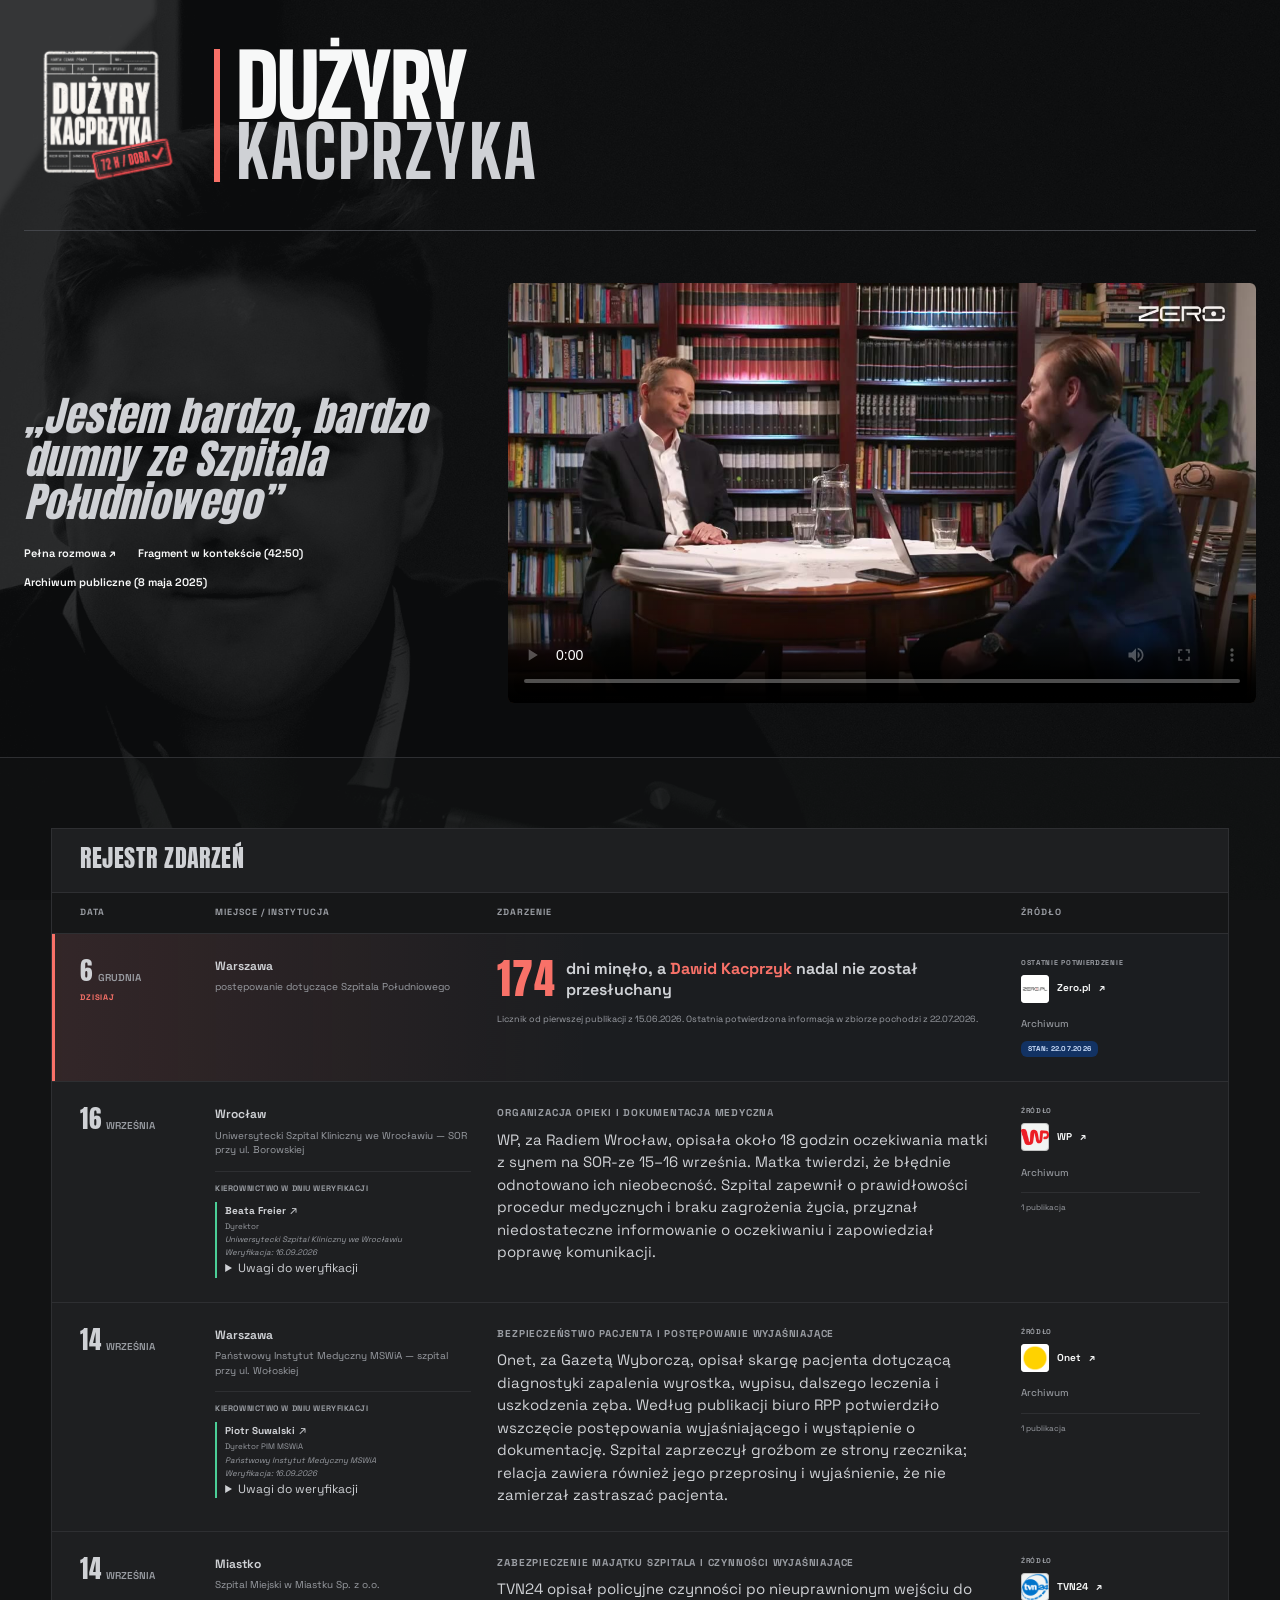
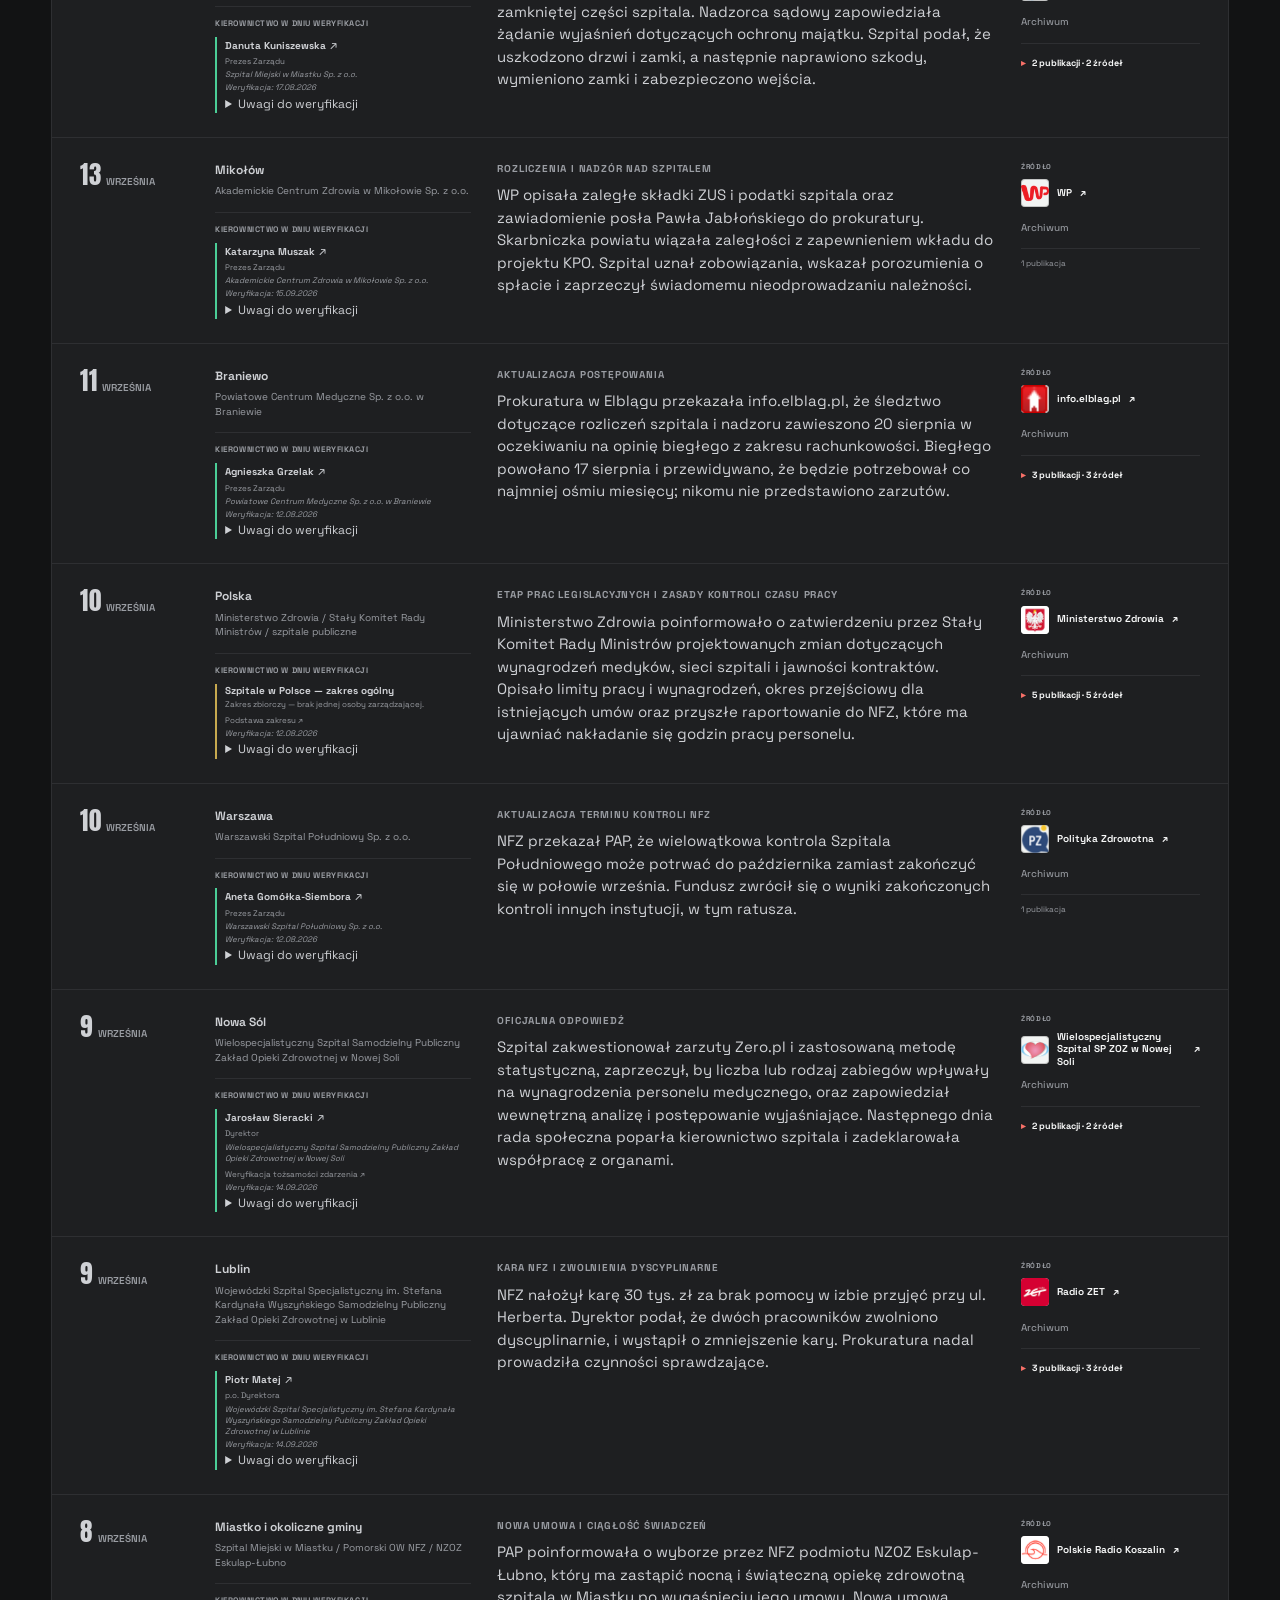
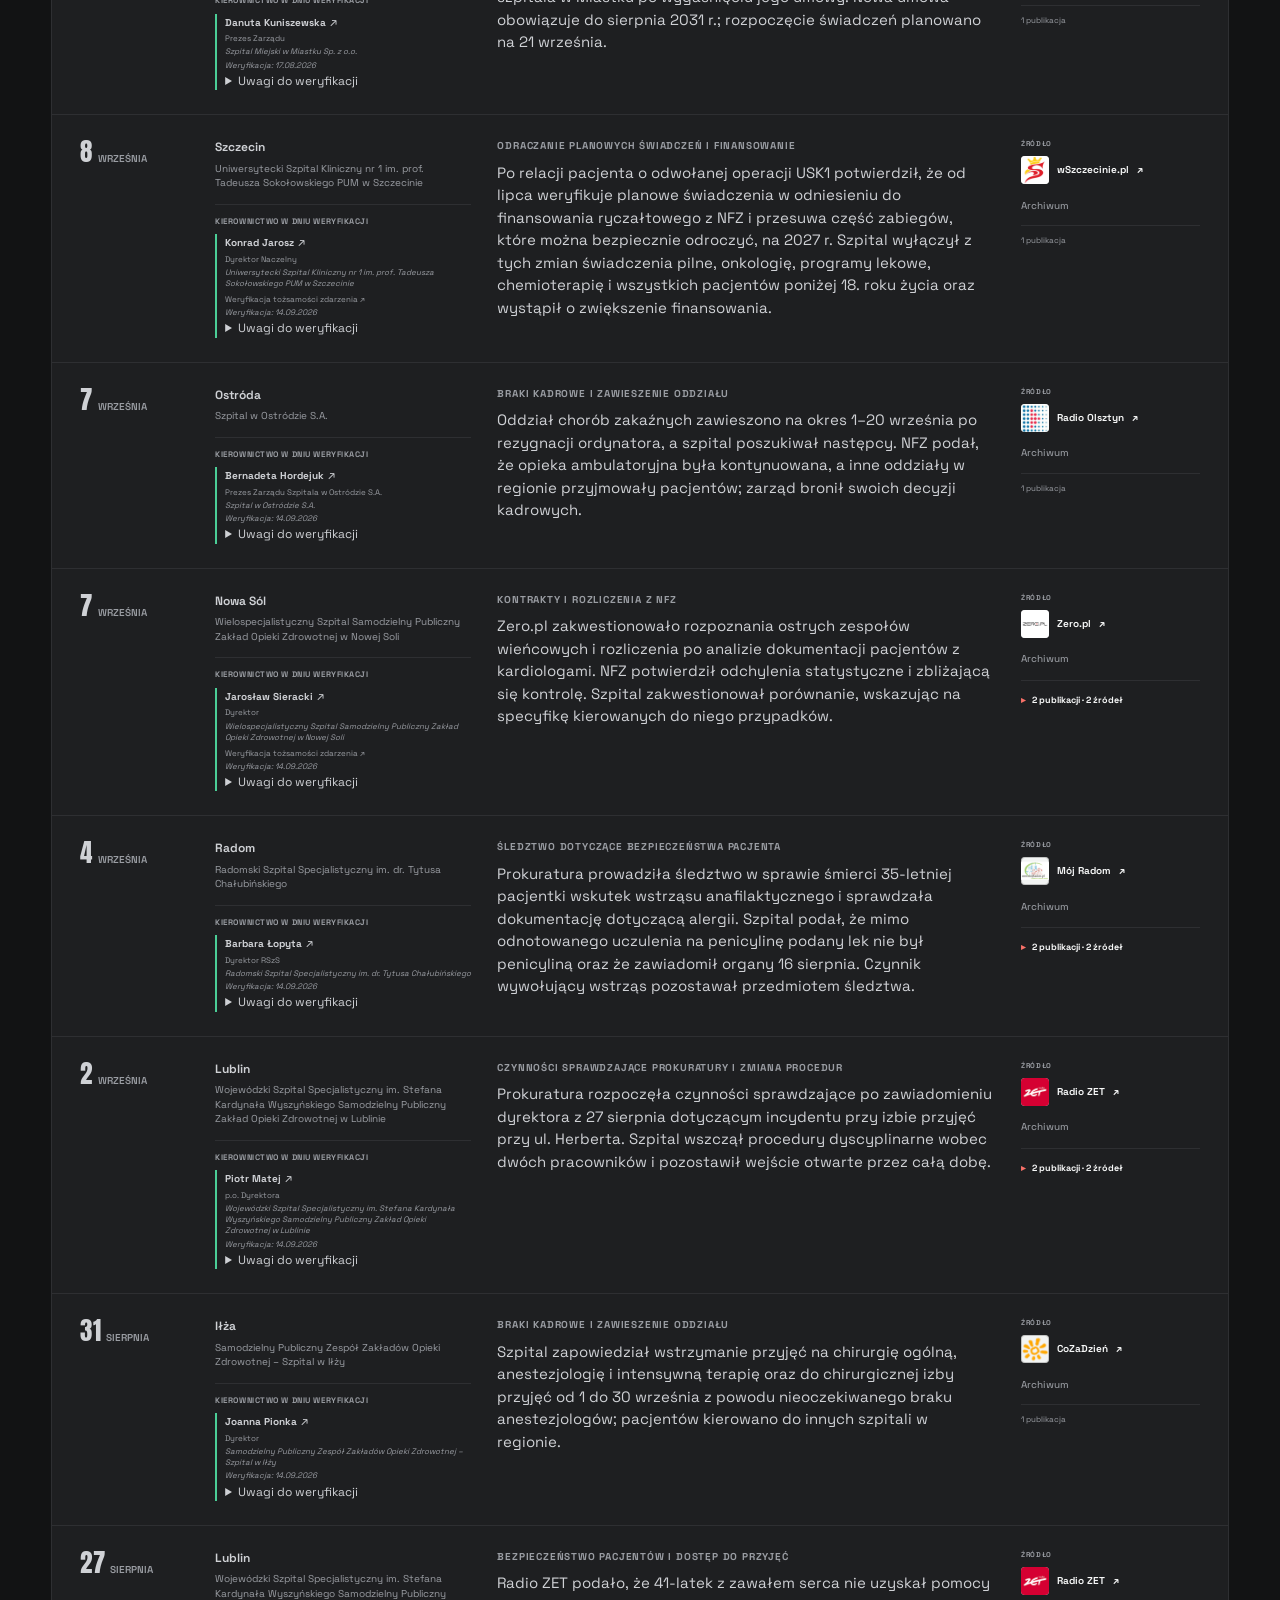
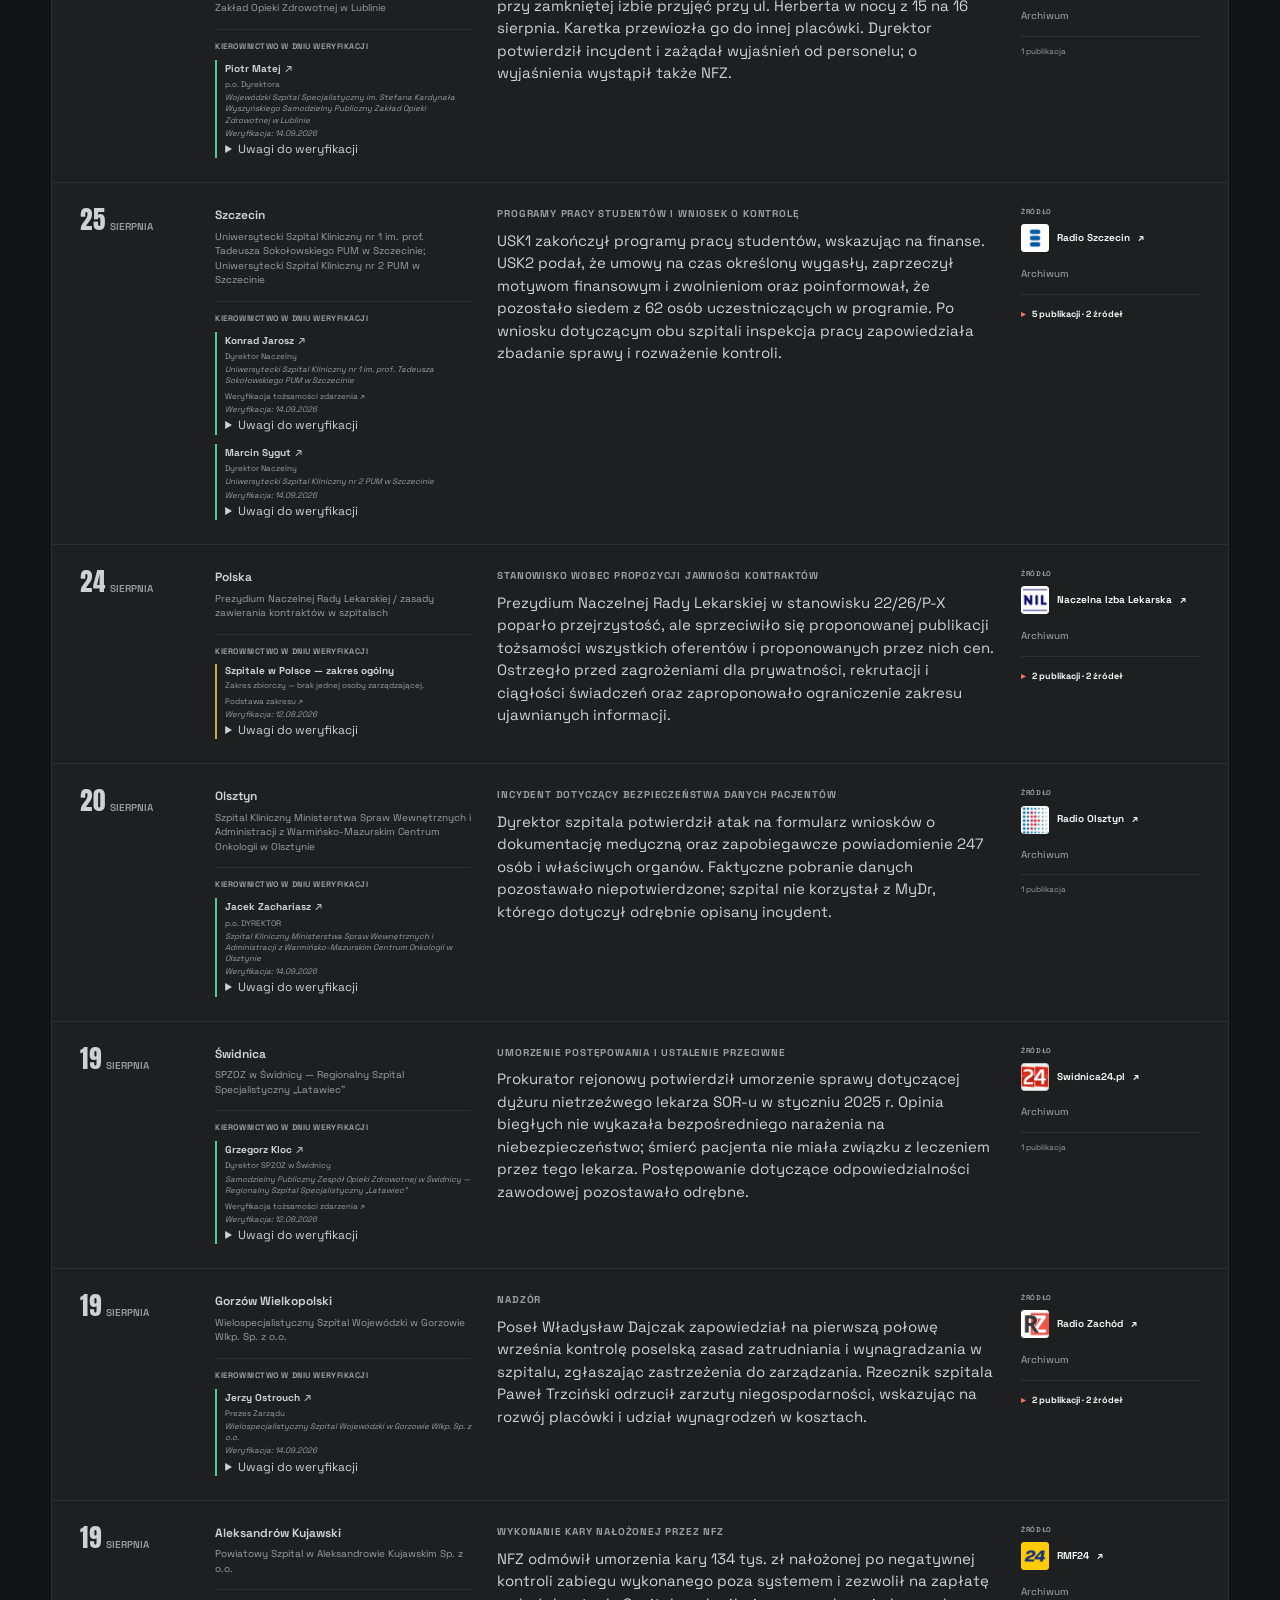
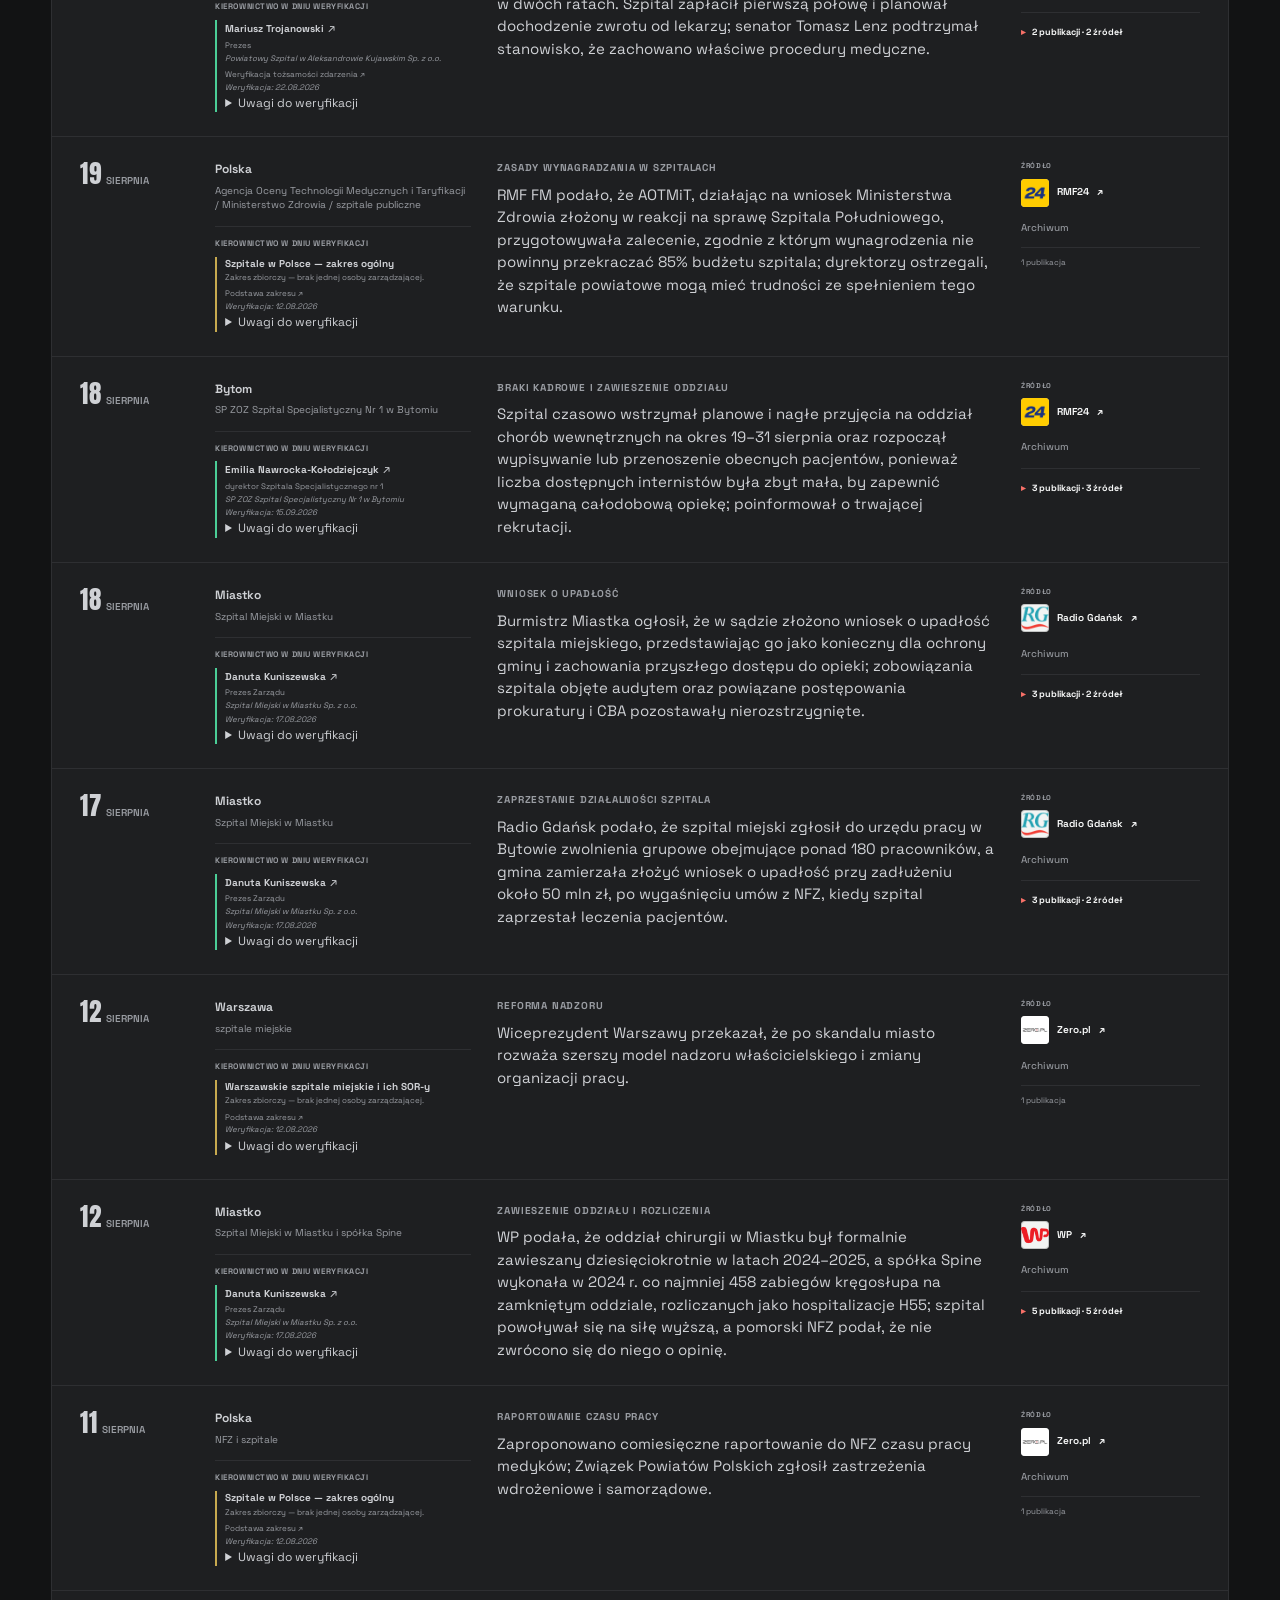
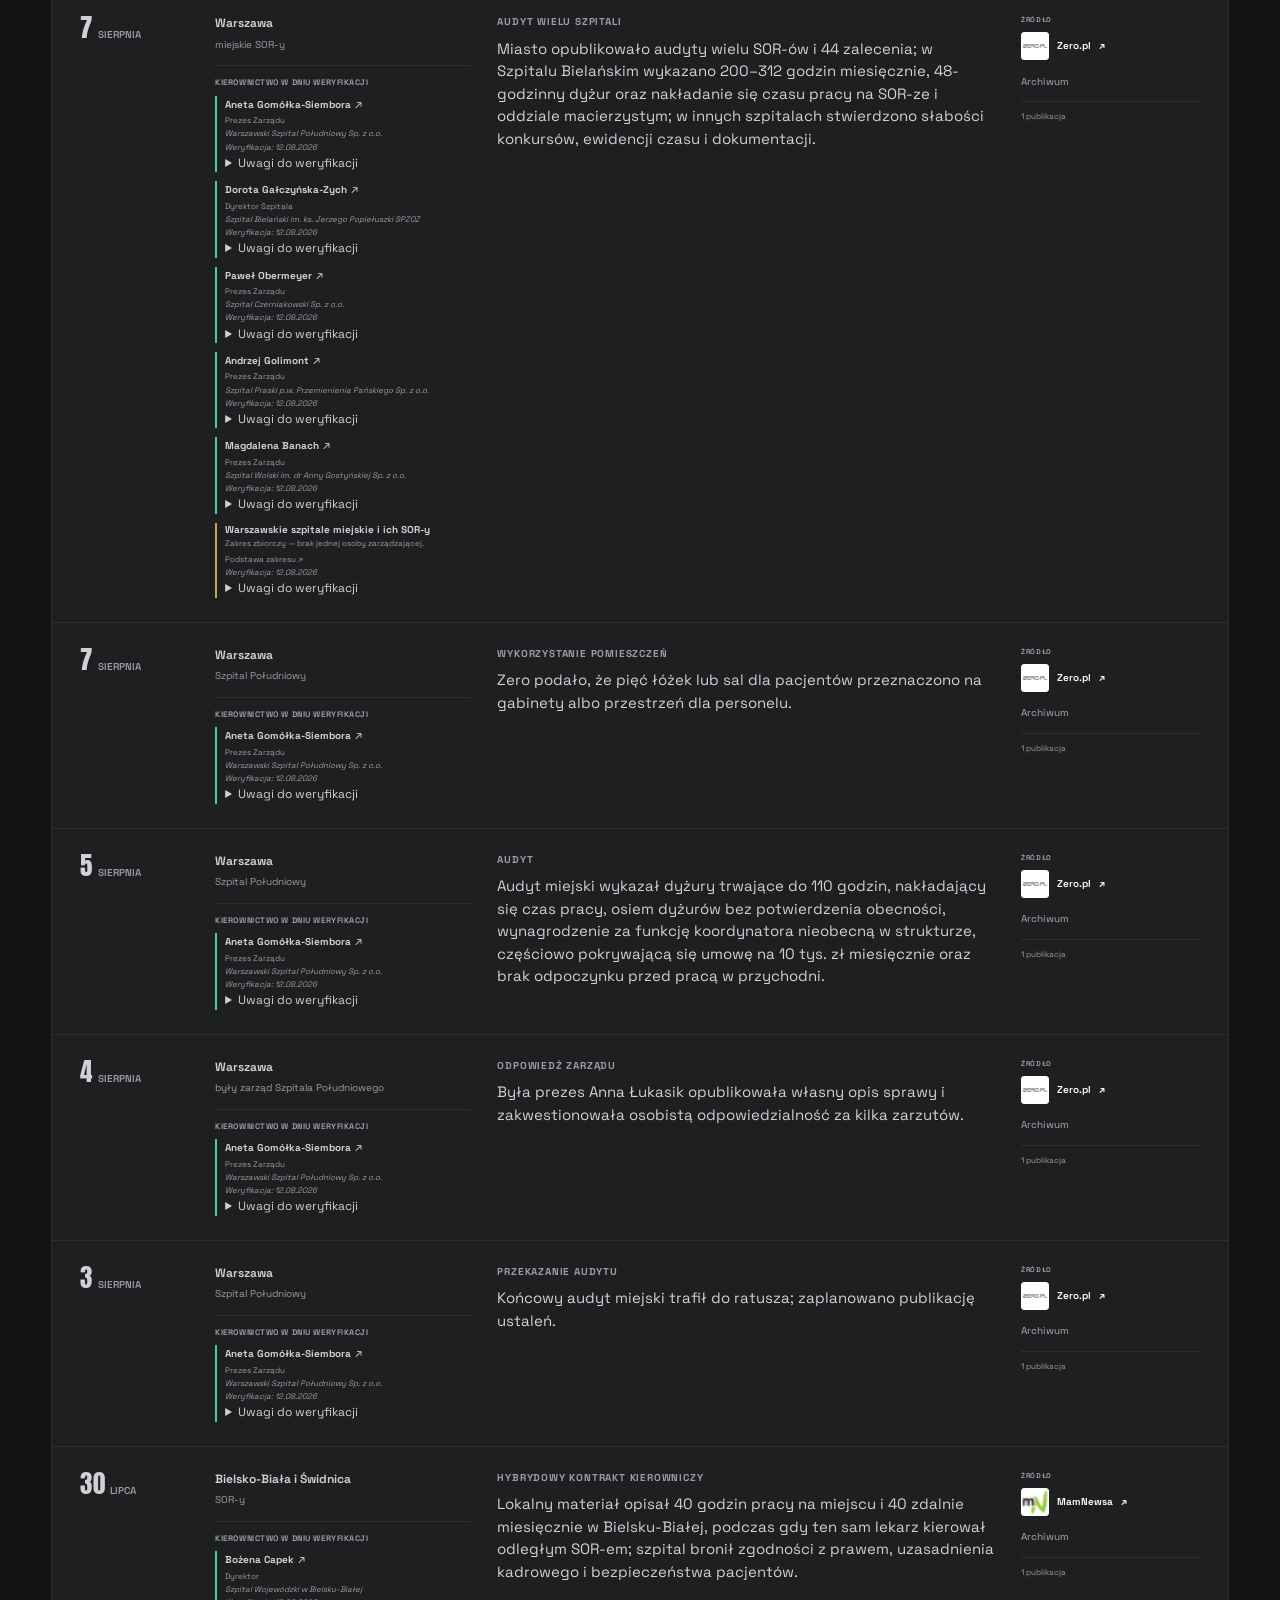
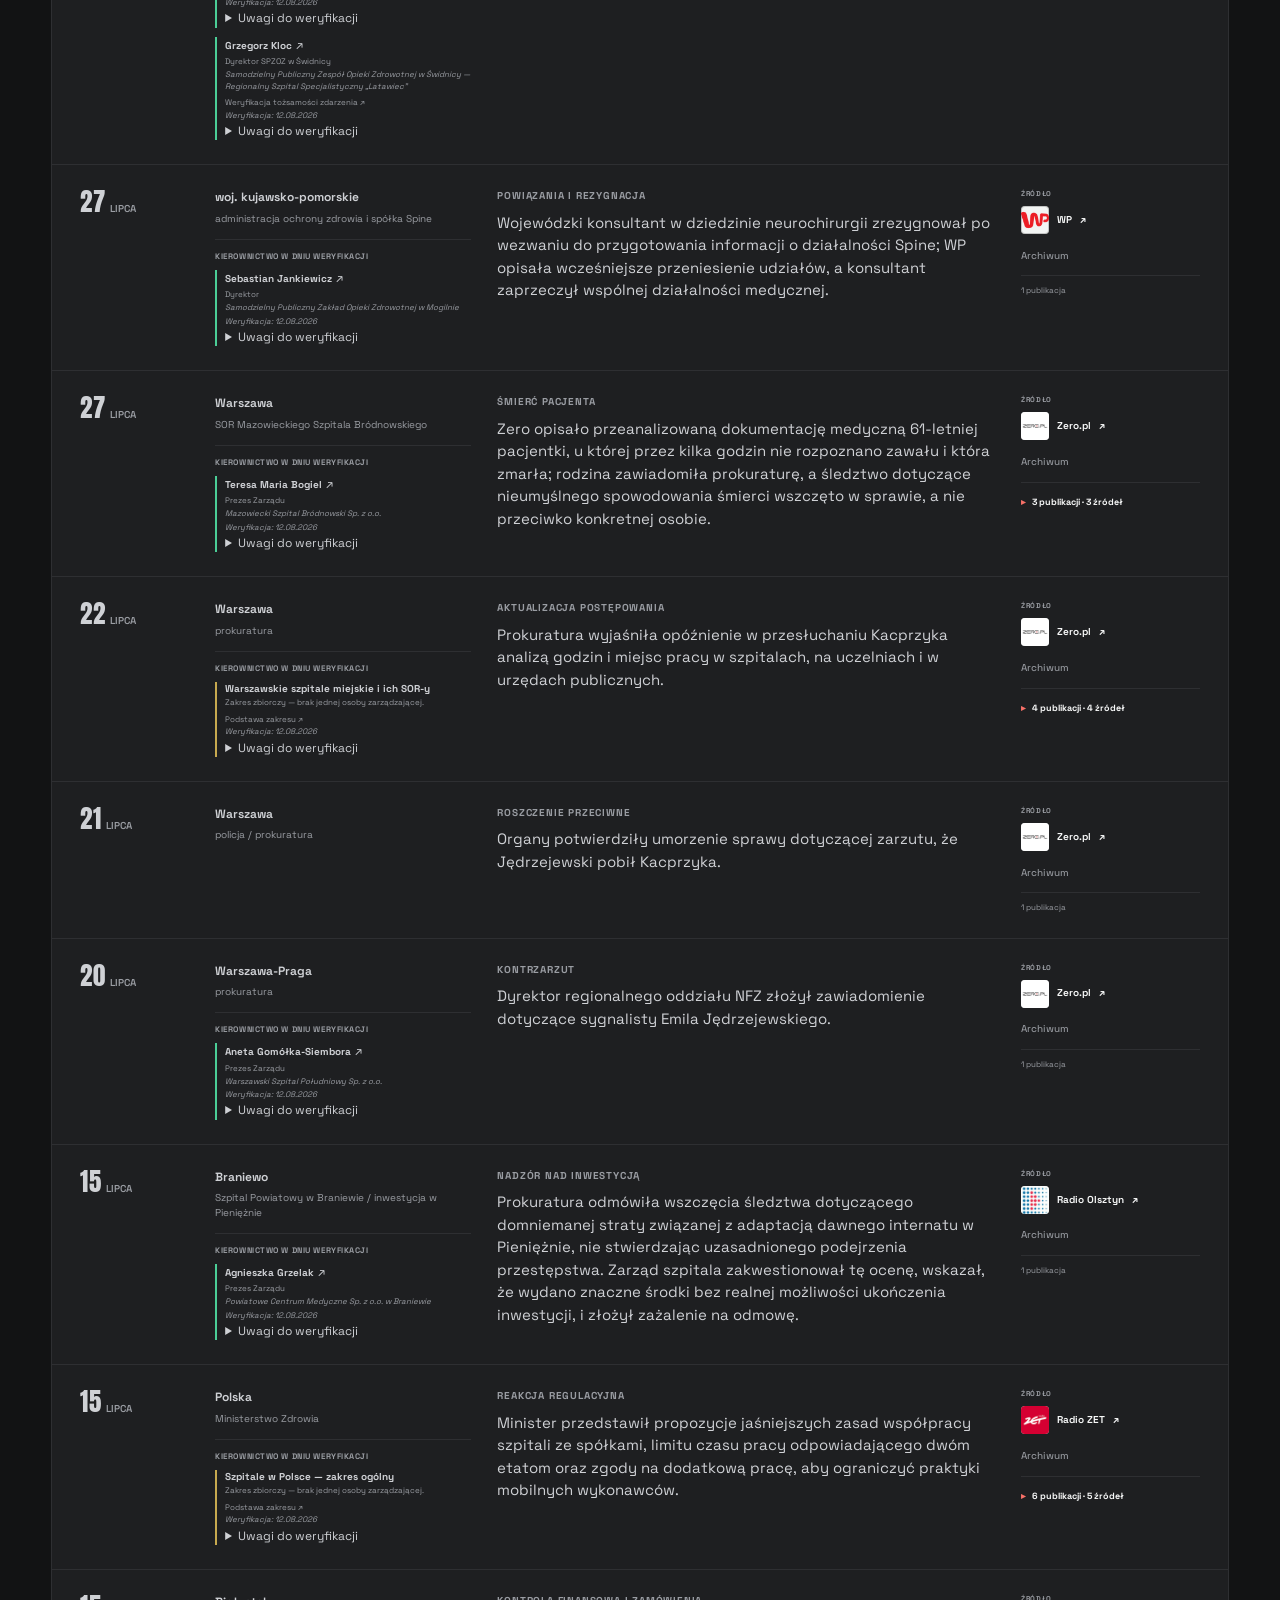
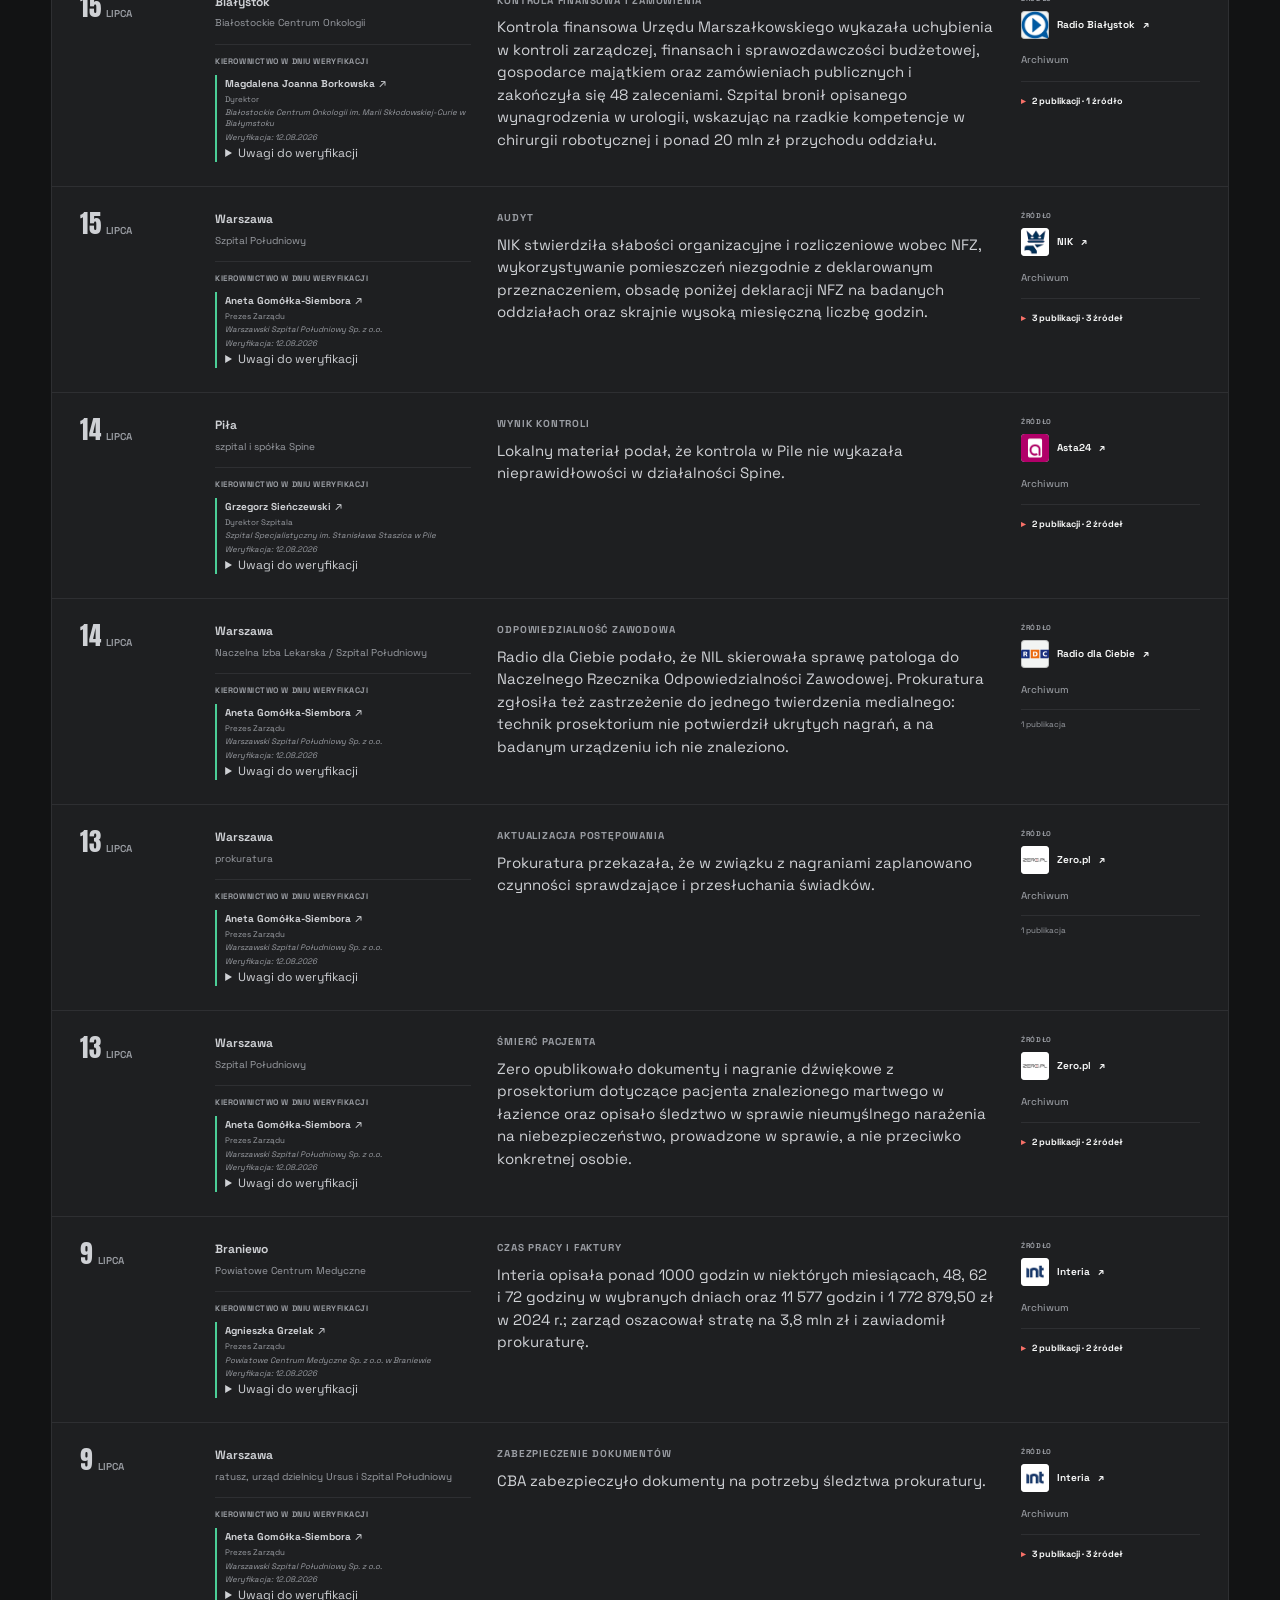
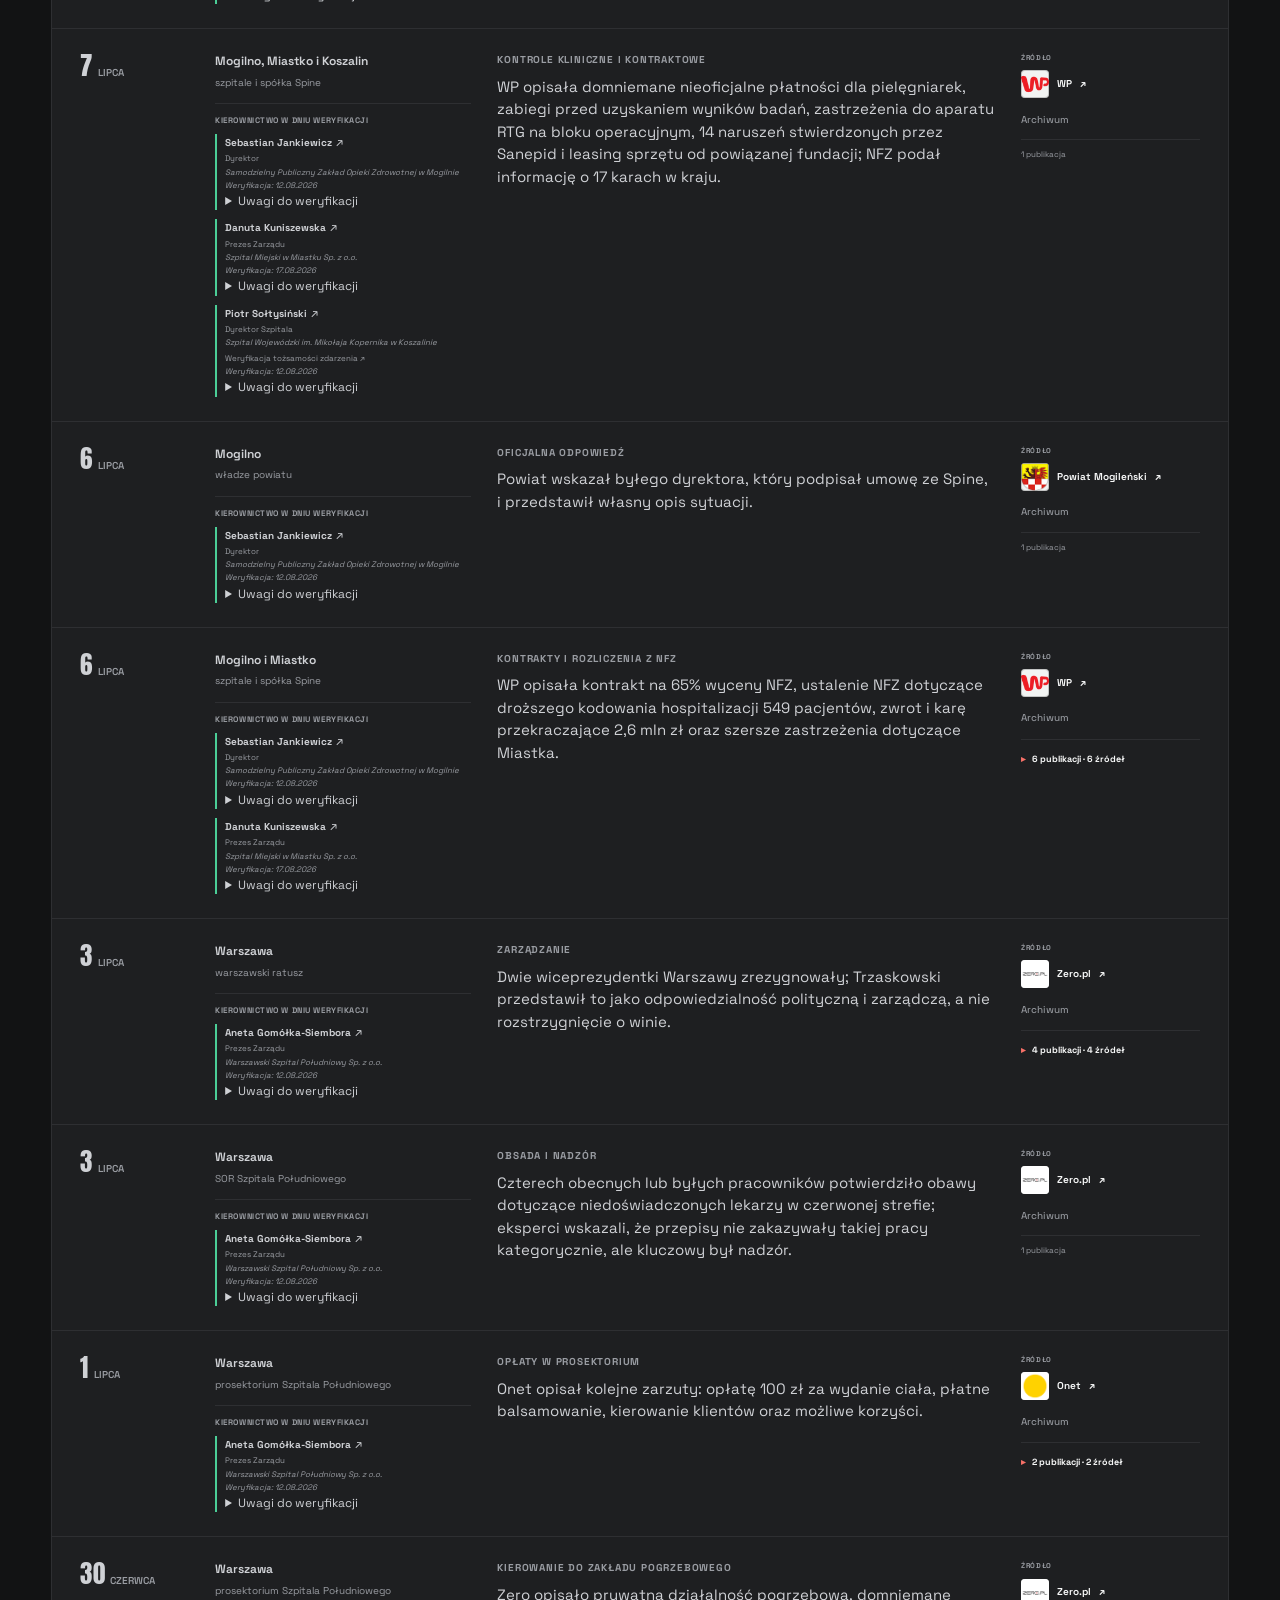
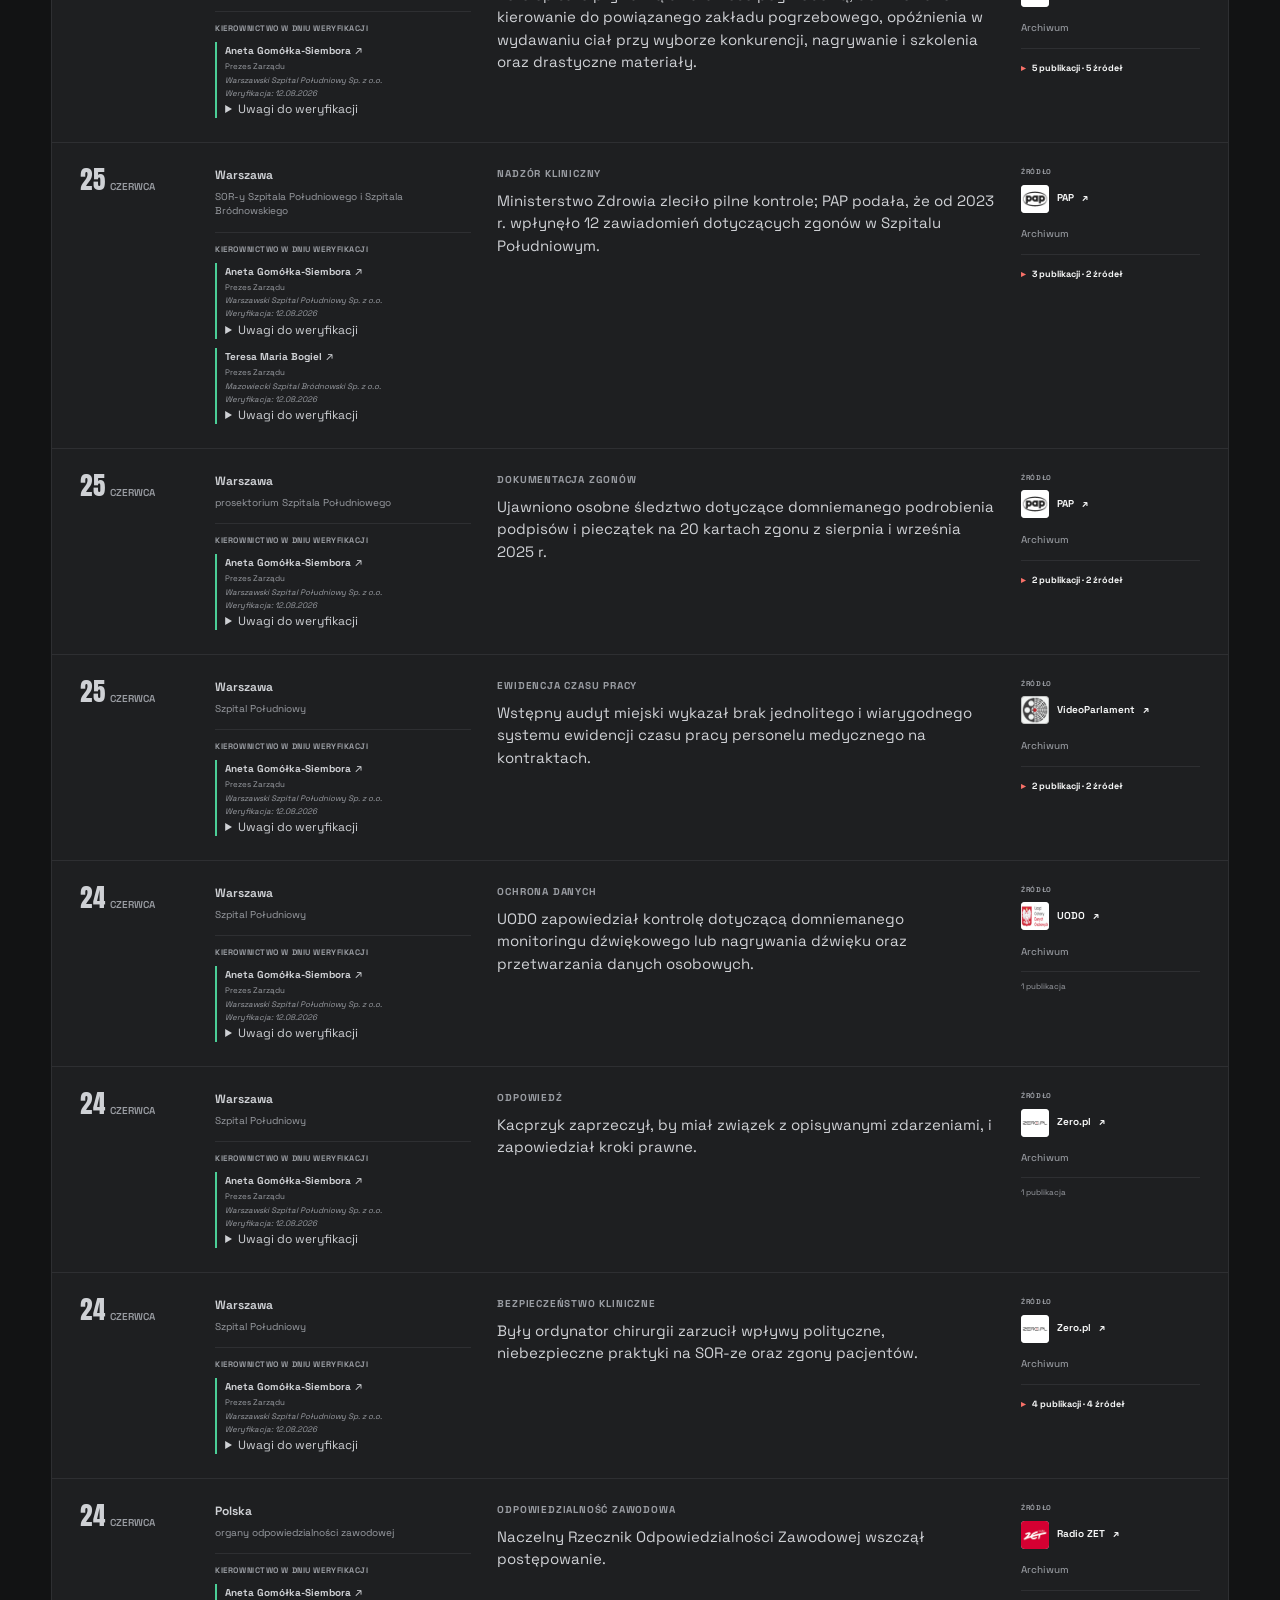
==== commit b6c584ba: "Refresh static timeline for 16 September 2026 Include two new events and four additional publication" ====
--- a/index.html
+++ b/index.html
@@ -1,2 +1,2 @@
-<!DOCTYPE html><html lang="pl"><head><meta charSet="utf-8"/><meta name="viewport" content="width=device-width, initial-scale=1"/><link rel="stylesheet" href="/_next/static/css/index.CoHNOgLN.css" data-rsc-css-href="/_next/static/css/index.CoHNOgLN.css" data-precedence="vite-rsc/importer-resources"/><link rel="stylesheet" href="https://fonts.googleapis.com/css2?family=Anton&amp;family=Big+Shoulders+Display:wght@800;900&amp;family=Space+Grotesk:wght@300..700&amp;family=Space+Mono:wght@400;700&amp;display=swap" data-precedence="default"/><link rel="modulepreload" fetchPriority="low" href="/_next/static/chunks/index-QdT6RYFE.js"/><script src="/_next/static/chunks/rolldown-runtime-hePW80VL.js" type="module" async=""></script><script src="/_next/static/chunks/framework-DTZGTDtF.js" type="module" async=""></script><script src="/_next/static/chunks/vinext-BcTiKZS0.js" type="module" async=""></script><link rel="modulepreload" href="/_next/static/chunks/layout-segment-context-B4zG7go9.js" crossorigin=""/><link rel="modulepreload" href="/_next/static/chunks/EventExplorer-B5C3M_tb.js" crossorigin=""/><title>Dużyry Kacprzyka</title><meta name="description" content="Chronologia zgłoszonych zdarzeń szpitalnych, działań urzędowych, ustaleń i kontrpunktów w Polsce od 15 czerwca 2026 r."/><meta property="og:title" content="Dużyry Kacprzyka"/><meta property="og:description" content="Chronologia zgłoszonych zdarzeń szpitalnych, działań urzędowych, ustaleń i kontrpunktów w Polsce od 15 czerwca 2026 r."/><meta property="og:type" content="website"/><meta property="og:image" content="https://dyzury-kacprzyka.github.io/og.png"/><meta property="og:image:width" content="1728"/><meta property="og:image:height" content="910"/><meta property="og:image:alt" content="Dużyry Kacprzyka"/><meta name="twitter:card" content="summary_large_image"/><meta name="twitter:title" content="Dużyry Kacprzyka"/><meta name="twitter:description" content="Chronologia zgłoszonych zdarzeń szpitalnych, działań urzędowych, ustaleń i kontrpunktów w Polsce od 15 czerwca 2026 r."/><meta name="twitter:image" content="https://dyzury-kacprzyka.github.io/og.png"/><link rel="icon" href="/logo-72h-nfz-money-drip.png" type="image/png"/><link rel="apple-touch-icon" href="/logo-72h-nfz-money-drip.png" type="image/png"/><link rel="preconnect" href="https://fonts.googleapis.com"/><link rel="preconnect" href="https://fonts.gstatic.com" crossorigin="anonymous"/><script>Object.assign(((self[Symbol.for("vinext.navigationRuntime")]??={bootstrap:{routeManifest:null},functions:{}}).bootstrap.rsc??={rsc:[]}),{params:{},nav:{"pathname":"/","searchParams":[]},searchParamsFromBrowser:true})</script><link rel="modulepreload" href="/_next/static/chunks/index-QdT6RYFE.js" />
-</head><body class="antialiased"><main><section class="hero"><div class="hero-title-row"><img class="hero-logo" src="/duzyry-kacprzyka-logo.png" alt="" width="220" height="220"/><h1><span class="hero-masthead-shift">Dużyry</span><span class="hero-masthead-name">Kacprzyka</span></h1></div></section><section class="context-clip" id="context-clip" aria-labelledby="context-clip-heading"><div class="context-clip-copy"><h2 id="context-clip-heading">„Jestem bardzo, bardzo dumny ze Szpitala Południowego”</h2><div class="context-clip-links"><a href="https://www.youtube.com/watch?v=-JH9onEuq9M" target="_blank" rel="noreferrer">Pełna rozmowa <span aria-hidden="true">↗</span></a><a href="https://www.youtube.com/watch?v=-JH9onEuq9M&amp;t=2570s" target="_blank" rel="noreferrer">Fragment w kontekście (42:50)</a><a href="https://web.archive.org/web/20250508182803/https://www.youtube.com/watch?v=-JH9onEuq9M" target="_blank" rel="noreferrer">Archiwum publiczne (8 maja 2025)</a></div></div><div class="context-clip-media"><video src="/clips/trzaskowski-szpital-poludniowy-42-50-with-robert-b-weide.mp4" poster="/clips/trzaskowski-szpital-poludniowy-42-50.jpg" title="Rafał Trzaskowski o Szpitalu Południowym" aria-label="Fragment wypowiedzi Rafała Trzaskowskiego o Szpitalu Południowym z 42:50 rozmowy w Kanale Zero" controls="" playsInline="" preload="metadata"><track kind="captions" src="/clips/trzaskowski-szpital-poludniowy-42-50.pl.vtt" srcLang="pl" label="Polski" default=""/></video></div></section><section class="explorer" aria-label="Rejestr zdarzeń"><div class="data-layout"><section class="table-panel" aria-labelledby="table-heading"><div class="panel-header table-header"><div><h3 id="table-heading">Rejestr zdarzeń</h3></div></div><div class="table-scroll"><div data-slot="table-container" class="relative w-full overflow-x-auto"><table data-slot="table" class="w-full caption-bottom text-sm"><thead data-slot="table-header" class="[&amp;_tr]:border-b"><tr data-slot="table-row" class="border-b transition-colors hover:bg-muted/50 has-aria-expanded:bg-muted/50 data-[state=selected]:bg-muted"><th data-slot="table-head" class="h-10 px-2 text-left align-middle font-medium whitespace-nowrap text-foreground [&amp;:has([role=checkbox])]:pr-0 [&amp;&gt;[role=checkbox]]:translate-y-[2px]">Data</th><th data-slot="table-head" class="h-10 px-2 text-left align-middle font-medium whitespace-nowrap text-foreground [&amp;:has([role=checkbox])]:pr-0 [&amp;&gt;[role=checkbox]]:translate-y-[2px]">Miejsce / instytucja</th><th data-slot="table-head" class="h-10 px-2 text-left align-middle font-medium whitespace-nowrap text-foreground [&amp;:has([role=checkbox])]:pr-0 [&amp;&gt;[role=checkbox]]:translate-y-[2px]">Zdarzenie</th><th data-slot="table-head" class="h-10 px-2 text-left align-middle font-medium whitespace-nowrap text-foreground [&amp;:has([role=checkbox])]:pr-0 [&amp;&gt;[role=checkbox]]:translate-y-[2px]">Źródło</th></tr></thead><tbody data-slot="table-body" class="[&amp;_tr:last-child]:border-0"><tr data-slot="table-row" class="border-b transition-colors hover:bg-muted/50 has-aria-expanded:bg-muted/50 data-[state=selected]:bg-muted live-counter-row"><td data-slot="table-cell" class="p-2 align-middle whitespace-nowrap [&amp;:has([role=checkbox])]:pr-0 [&amp;&gt;[role=checkbox]]:translate-y-[2px]" data-label="Data"><time dateTime="2026-09-16" class="date-cell date-cell-live"><strong>16</strong><span>września</span><small>dzisiaj</small></time></td><td data-slot="table-cell" class="p-2 align-middle whitespace-nowrap [&amp;:has([role=checkbox])]:pr-0 [&amp;&gt;[role=checkbox]]:translate-y-[2px]" data-label="Miejsce / instytucja"><strong class="location-name">Warszawa</strong><span class="institution-name">postępowanie dotyczące Szpitala Południowego</span></td><td data-slot="table-cell" class="p-2 align-middle whitespace-nowrap [&amp;:has([role=checkbox])]:pr-0 [&amp;&gt;[role=checkbox]]:translate-y-[2px]" data-label="Zdarzenie"><a class="event-summary-link counter-summary-link" href="https://zero.pl/news/dawid-kacprzyk-nadal-bez-przesluchania-prokuratura-zdradza-dlaczego" target="_blank" rel="noreferrer"><p class="counter-headline"><strong>93</strong><span>dni minęło, a<!-- --> <strong class="counter-person">Dawid Kacprzyk</strong> <!-- -->nadal nie został przesłuchany</span></p><small class="counter-evidence-note">Licznik od pierwszej publikacji z 15.06.2026. Ostatnia potwierdzona informacja w zbiorze pochodzi z<!-- --> <!-- -->22.07.2026<!-- -->.</small></a></td><td data-slot="table-cell" class="p-2 align-middle whitespace-nowrap [&amp;:has([role=checkbox])]:pr-0 [&amp;&gt;[role=checkbox]]:translate-y-[2px]" data-label="Źródło"><span class="primary-source-label">Ostatnie potwierdzenie</span><a class="source-link" href="https://zero.pl/news/dawid-kacprzyk-nadal-bez-przesluchania-prokuratura-zdradza-dlaczego" target="_blank" rel="noreferrer"><img class="source-icon" src="/sources/zero.pl.png" alt="" width="28" height="28"/><span class="source-name">Zero.pl</span><span aria-hidden="true">↗</span></a><a class="archive-link" href="https://web.archive.org/web/*/https://zero.pl/news/dawid-kacprzyk-nadal-bez-przesluchania-prokuratura-zdradza-dlaczego" target="_blank" rel="noreferrer">Archiwum</a><span data-slot="badge" class="inline-flex w-fit shrink-0 items-center justify-center gap-1 overflow-hidden rounded-full border border-border px-2 py-0.5 text-xs font-medium whitespace-nowrap text-foreground transition-[color,box-shadow] focus-visible:border-ring focus-visible:ring-[3px] focus-visible:ring-ring/50 aria-invalid:border-destructive aria-invalid:ring-destructive/20 dark:aria-invalid:ring-destructive/40 [&amp;&gt;svg]:pointer-events-none [&amp;&gt;svg]:size-3 counter-status">Stan: <!-- -->22.07.2026</span></td></tr><tr data-slot="table-row" class="border-b transition-colors hover:bg-muted/50 has-aria-expanded:bg-muted/50 data-[state=selected]:bg-muted"><td data-slot="table-cell" class="p-2 align-middle whitespace-nowrap [&amp;:has([role=checkbox])]:pr-0 [&amp;&gt;[role=checkbox]]:translate-y-[2px]" data-label="Data"><time dateTime="2026-09-14" class="date-cell"><strong>14</strong><span>września</span></time></td><td data-slot="table-cell" class="p-2 align-middle whitespace-nowrap [&amp;:has([role=checkbox])]:pr-0 [&amp;&gt;[role=checkbox]]:translate-y-[2px]" data-label="Miejsce / instytucja"><strong class="location-name">Miastko</strong><span class="institution-name">Szpital Miejski w Miastku Sp. z o.o.</span><div class="leadership-block"><span class="leadership-label">Kierownictwo w dniu weryfikacji</span><div class="leadership-list"><article class="leadership-item leadership-verified_current"><a class="leadership-source-link" href="https://www.szpitalmiastko.pl/zarzad/" target="_blank" rel="noreferrer" title="Źródło: Szpital Miejski w Miastku"><strong>Danuta Kuniszewska</strong><span aria-hidden="true">↗</span></a><span>Prezes Zarządu</span><small>Szpital Miejski w Miastku Sp. z o.o.</small><small>Weryfikacja:<!-- --> <time dateTime="2026-08-17">17.08.2026</time></small><details><summary>Uwagi do weryfikacji</summary><p>Stan na 17 sierpnia 2026 r. według strony zarządu szpitala. Weryfikacja z 12 sierpnia wymieniała Teresę Finkiewicz; Radio Gdańsk podało, że prezeska podała się do dymisji. Ta sama strona wymienia Jerzego Tarnowskiego jako dyrektora ds. medycznych i prokurenta. To bieżąca tożsamość, nie ustalenie winy w sprawie Spine. Weryfikacja 14 września nie potwierdziła bieżącego prezesa: niedatowana strona zarządu ponownie wymienia Teresę Finkiewicz, a PAP z 8 września informuje o braku zarządu i kuratorze. Oświadczenie szpitala z 22 sierpnia potwierdza jedynie Agnieszkę Chrzanowską jako Dyrektor Zarządzającą. Zachowano zapis dotyczący osoby pełniącej funkcję według stanu na 17 sierpnia, bez potwierdzenia pełnienia funkcji później; osoba obecnego prezesa lub kuratora pozostaje niezweryfikowana.</p></details></article></div></div></td><td data-slot="table-cell" class="p-2 align-middle whitespace-nowrap [&amp;:has([role=checkbox])]:pr-0 [&amp;&gt;[role=checkbox]]:translate-y-[2px]" data-label="Zdarzenie"><a class="event-summary-link" href="https://tvn24.pl/trojmiasto/miastko-weszli-do-zamknietego-szpitala-chwalili-sie-tym-w-sieci-st9232432" target="_blank" rel="noreferrer"><span class="category-label">zabezpieczenie majątku szpitala i czynności wyjaśniające</span><p class="summary-copy">TVN24 opisał policyjne czynności po nieuprawnionym wejściu do zamkniętej części szpitala. Nadzorca sądowy zapowiedziała żądanie wyjaśnień dotyczących ochrony majątku. Szpital podał, że uszkodzono drzwi i zamki, a następnie naprawiono szkody, wymieniono zamki i zabezpieczono wejścia.</p></a></td><td data-slot="table-cell" class="p-2 align-middle whitespace-nowrap [&amp;:has([role=checkbox])]:pr-0 [&amp;&gt;[role=checkbox]]:translate-y-[2px]" data-label="Źródło"><span class="primary-source-label">Źródło</span><a class="source-link" href="https://tvn24.pl/trojmiasto/miastko-weszli-do-zamknietego-szpitala-chwalili-sie-tym-w-sieci-st9232432" target="_blank" rel="noreferrer"><img class="source-icon" src="/sources/tvn24.pl.png" alt="" width="28" height="28" loading="lazy" decoding="async"/><span class="source-name">TVN24</span><span aria-hidden="true">↗</span></a><a class="archive-link" href="https://web.archive.org/web/*/https://tvn24.pl/trojmiasto/miastko-weszli-do-zamknietego-szpitala-chwalili-sie-tym-w-sieci-st9232432" target="_blank" rel="noreferrer">Archiwum</a><span class="coverage-single">1 publikacja</span></td></tr><tr data-slot="table-row" class="border-b transition-colors hover:bg-muted/50 has-aria-expanded:bg-muted/50 data-[state=selected]:bg-muted"><td data-slot="table-cell" class="p-2 align-middle whitespace-nowrap [&amp;:has([role=checkbox])]:pr-0 [&amp;&gt;[role=checkbox]]:translate-y-[2px]" data-label="Data"><time dateTime="2026-09-13" class="date-cell"><strong>13</strong><span>września</span></time></td><td data-slot="table-cell" class="p-2 align-middle whitespace-nowrap [&amp;:has([role=checkbox])]:pr-0 [&amp;&gt;[role=checkbox]]:translate-y-[2px]" data-label="Miejsce / instytucja"><strong class="location-name">Mikołów</strong><span class="institution-name">Akademickie Centrum Zdrowia w Mikołowie Sp. z o.o.</span><div class="leadership-block"><span class="leadership-label">Kierownictwo w dniu weryfikacji</span><div class="leadership-list"><article class="leadership-item leadership-verified_current"><a class="leadership-source-link" href="https://szpital-mikolow.com.pl/o-nas/dane/" target="_blank" rel="noreferrer" title="Źródło: Akademickie Centrum Zdrowia w Mikołowie"><strong>Katarzyna Muszak</strong><span aria-hidden="true">↗</span></a><span>Prezes Zarządu</span><small>Akademickie Centrum Zdrowia w Mikołowie Sp. z o.o.</small><small>Weryfikacja:<!-- --> <time dateTime="2026-09-15">15.09.2026</time></small><details><summary>Uwagi do weryfikacji</summary><p>Bieżąca strona szpitala podaje nazwę spółki, powiat jako jedynego właściciela i Katarzynę Muszak jako Prezes Zarządu. Klauzula RODO potwierdza osobę, lecz w treści zachowuje wcześniejszą nazwę spółki. Strona danych nie podaje daty aktualizacji. To odrębny zapis tożsamości na dzień weryfikacji, bez przypisania odpowiedzialności.</p></details></article></div></div></td><td data-slot="table-cell" class="p-2 align-middle whitespace-nowrap [&amp;:has([role=checkbox])]:pr-0 [&amp;&gt;[role=checkbox]]:translate-y-[2px]" data-label="Zdarzenie"><a class="event-summary-link" href="https://wiadomosci.wp.pl/szpital-nie-zaplacil-pracownikom-zus-prezeska-w-tym-czasie-dorabiala-na-zleceniach-z-ministerstwa-7325064824354912a" target="_blank" rel="noreferrer"><span class="category-label">rozliczenia i nadzór nad szpitalem</span><p class="summary-copy">WP opisała zaległe składki ZUS i podatki szpitala oraz zawiadomienie posła Pawła Jabłońskiego do prokuratury. Skarbniczka powiatu wiązała zaległości z zapewnieniem wkładu do projektu KPO. Szpital uznał zobowiązania, wskazał porozumienia o spłacie i zaprzeczył świadomemu nieodprowadzaniu należności.</p></a></td><td data-slot="table-cell" class="p-2 align-middle whitespace-nowrap [&amp;:has([role=checkbox])]:pr-0 [&amp;&gt;[role=checkbox]]:translate-y-[2px]" data-label="Źródło"><span class="primary-source-label">Źródło</span><a class="source-link" href="https://wiadomosci.wp.pl/szpital-nie-zaplacil-pracownikom-zus-prezeska-w-tym-czasie-dorabiala-na-zleceniach-z-ministerstwa-7325064824354912a" target="_blank" rel="noreferrer"><img class="source-icon" src="/sources/wp.pl.png" alt="" width="28" height="28" loading="lazy" decoding="async"/><span class="source-name">WP</span><span aria-hidden="true">↗</span></a><a class="archive-link" href="https://web.archive.org/web/*/https://wiadomosci.wp.pl/szpital-nie-zaplacil-pracownikom-zus-prezeska-w-tym-czasie-dorabiala-na-zleceniach-z-ministerstwa-7325064824354912a" target="_blank" rel="noreferrer">Archiwum</a><span class="coverage-single">1 publikacja</span></td></tr><tr data-slot="table-row" class="border-b transition-colors hover:bg-muted/50 has-aria-expanded:bg-muted/50 data-[state=selected]:bg-muted"><td data-slot="table-cell" class="p-2 align-middle whitespace-nowrap [&amp;:has([role=checkbox])]:pr-0 [&amp;&gt;[role=checkbox]]:translate-y-[2px]" data-label="Data"><time dateTime="2026-09-11" class="date-cell"><strong>11</strong><span>września</span></time></td><td data-slot="table-cell" class="p-2 align-middle whitespace-nowrap [&amp;:has([role=checkbox])]:pr-0 [&amp;&gt;[role=checkbox]]:translate-y-[2px]" data-label="Miejsce / instytucja"><strong class="location-name">Braniewo</strong><span class="institution-name">Powiatowe Centrum Medyczne Sp. z o.o. w Braniewie</span><div class="leadership-block"><span class="leadership-label">Kierownictwo w dniu weryfikacji</span><div class="leadership-list"><article class="leadership-item leadership-verified_current"><a class="leadership-source-link" href="https://bip.szpital-braniewo.pl/p%2C15%2Cwladze" target="_blank" rel="noreferrer" title="Źródło: BIP Powiatowego Centrum Medycznego w Braniewie"><strong>Agnieszka Grzelak</strong><span aria-hidden="true">↗</span></a><span>Prezes Zarządu</span><small>Powiatowe Centrum Medyczne Sp. z o.o. w Braniewie</small><small>Weryfikacja:<!-- --> <time dateTime="2026-08-12">12.08.2026</time></small><details><summary>Uwagi do weryfikacji</summary><p>BIP wskazuje Prezes Zarządu; materiał z 9 lipca 2026 nazywa Agnieszkę Grzelak obecną prezes.</p></details></article></div></div></td><td data-slot="table-cell" class="p-2 align-middle whitespace-nowrap [&amp;:has([role=checkbox])]:pr-0 [&amp;&gt;[role=checkbox]]:translate-y-[2px]" data-label="Zdarzenie"><a class="event-summary-link" href="https://www.info.elblag.pl/41,85691,Afera-w-szpitalu-w-Braniewie-Elblaska-prokuratura-zawiesza-postepowanie.html" target="_blank" rel="noreferrer"><span class="category-label">aktualizacja postępowania</span><p class="summary-copy">Prokuratura w Elblągu przekazała info.elblag.pl, że śledztwo dotyczące rozliczeń szpitala i nadzoru zawieszono 20 sierpnia w oczekiwaniu na opinię biegłego z zakresu rachunkowości. Biegłego powołano 17 sierpnia i przewidywano, że będzie potrzebował co najmniej ośmiu miesięcy; nikomu nie przedstawiono zarzutów.</p></a></td><td data-slot="table-cell" class="p-2 align-middle whitespace-nowrap [&amp;:has([role=checkbox])]:pr-0 [&amp;&gt;[role=checkbox]]:translate-y-[2px]" data-label="Źródło"><span class="primary-source-label">Źródło</span><a class="source-link" href="https://www.info.elblag.pl/41,85691,Afera-w-szpitalu-w-Braniewie-Elblaska-prokuratura-zawiesza-postepowanie.html" target="_blank" rel="noreferrer"><img class="source-icon" src="/sources/info.elblag.pl.png" alt="" width="28" height="28" loading="lazy" decoding="async"/><span class="source-name">info.elblag.pl</span><span aria-hidden="true">↗</span></a><a class="archive-link" href="https://web.archive.org/web/*/https://www.info.elblag.pl/41,85691,Afera-w-szpitalu-w-Braniewie-Elblaska-prokuratura-zawiesza-postepowanie.html" target="_blank" rel="noreferrer">Archiwum</a><div data-state="closed" data-slot="collapsible" class="coverage-details"><button type="button" aria-expanded="false" data-state="closed" data-slot="collapsible-trigger" class="coverage-toggle">3<!-- --> publikacji · <!-- -->3<!-- --> <!-- -->źródeł</button><div data-state="closed" id="radix-_R_281qjci_" hidden="" data-slot="collapsible-content"></div></div></td></tr><tr data-slot="table-row" class="border-b transition-colors hover:bg-muted/50 has-aria-expanded:bg-muted/50 data-[state=selected]:bg-muted"><td data-slot="table-cell" class="p-2 align-middle whitespace-nowrap [&amp;:has([role=checkbox])]:pr-0 [&amp;&gt;[role=checkbox]]:translate-y-[2px]" data-label="Data"><time dateTime="2026-09-10" class="date-cell"><strong>10</strong><span>września</span></time></td><td data-slot="table-cell" class="p-2 align-middle whitespace-nowrap [&amp;:has([role=checkbox])]:pr-0 [&amp;&gt;[role=checkbox]]:translate-y-[2px]" data-label="Miejsce / instytucja"><strong class="location-name">Polska</strong><span class="institution-name">Ministerstwo Zdrowia / Stały Komitet Rady Ministrów / szpitale publiczne</span><div class="leadership-block"><span class="leadership-label">Kierownictwo w dniu weryfikacji</span><div class="leadership-list"><article class="leadership-item leadership-aggregate_scope"><strong>Szpitale w Polsce — zakres ogólny</strong><span>Zakres zbiorczy — brak jednej osoby zarządzającej.</span><a class="identity-source-link" href="https://zero.pl/news/szpitale-beda-rozliczac-godziny-pracy-medykow-zpp-ma-powazne-zastrzezenia" target="_blank" rel="noreferrer">Podstawa zakresu ↗</a><small>Weryfikacja:<!-- --> <time dateTime="2026-08-12">12.08.2026</time></small><details><summary>Uwagi do weryfikacji</summary><p>Zakres polityki ogólnokrajowej nie wskazuje jednej placówki ani jednej osoby zarządzającej.</p></details></article></div></div></td><td data-slot="table-cell" class="p-2 align-middle whitespace-nowrap [&amp;:has([role=checkbox])]:pr-0 [&amp;&gt;[role=checkbox]]:translate-y-[2px]" data-label="Zdarzenie"><a class="event-summary-link" href="https://www.gov.pl/web/zdrowie/lepsza-kontrola-kolejek-rzeczywiste-grafiki-pracy-i-szybszy-rozwoj-e-rejestracji-staja-sie-faktem-to-kolejny-etap-realizacji-pakietu-zmian-w-ochronie-zdrowia" target="_blank" rel="noreferrer"><span class="category-label">etap prac legislacyjnych i zasady kontroli czasu pracy</span><p class="summary-copy">Ministerstwo Zdrowia poinformowało o zatwierdzeniu przez Stały Komitet Rady Ministrów projektowanych zmian dotyczących wynagrodzeń medyków, sieci szpitali i jawności kontraktów. Opisało limity pracy i wynagrodzeń, okres przejściowy dla istniejących umów oraz przyszłe raportowanie do NFZ, które ma ujawniać nakładanie się godzin pracy personelu.</p></a></td><td data-slot="table-cell" class="p-2 align-middle whitespace-nowrap [&amp;:has([role=checkbox])]:pr-0 [&amp;&gt;[role=checkbox]]:translate-y-[2px]" data-label="Źródło"><span class="primary-source-label">Źródło</span><a class="source-link" href="https://www.gov.pl/web/zdrowie/lepsza-kontrola-kolejek-rzeczywiste-grafiki-pracy-i-szybszy-rozwoj-e-rejestracji-staja-sie-faktem-to-kolejny-etap-realizacji-pakietu-zmian-w-ochronie-zdrowia" target="_blank" rel="noreferrer"><img class="source-icon" src="/sources/gov.pl.png" alt="" width="28" height="28" loading="lazy" decoding="async"/><span class="source-name">Ministerstwo Zdrowia</span><span aria-hidden="true">↗</span></a><a class="archive-link" href="https://web.archive.org/web/*/https://www.gov.pl/web/zdrowie/lepsza-kontrola-kolejek-rzeczywiste-grafiki-pracy-i-szybszy-rozwoj-e-rejestracji-staja-sie-faktem-to-kolejny-etap-realizacji-pakietu-zmian-w-ochronie-zdrowia" target="_blank" rel="noreferrer">Archiwum</a><div data-state="closed" data-slot="collapsible" class="coverage-details"><button type="button" aria-expanded="false" data-state="closed" data-slot="collapsible-trigger" class="coverage-toggle">5<!-- --> publikacji · <!-- -->5<!-- --> <!-- -->źródeł</button><div data-state="closed" id="radix-_R_282ajci_" hidden="" data-slot="collapsible-content"></div></div></td></tr><tr data-slot="table-row" class="border-b transition-colors hover:bg-muted/50 has-aria-expanded:bg-muted/50 data-[state=selected]:bg-muted"><td data-slot="table-cell" class="p-2 align-middle whitespace-nowrap [&amp;:has([role=checkbox])]:pr-0 [&amp;&gt;[role=checkbox]]:translate-y-[2px]" data-label="Data"><time dateTime="2026-09-10" class="date-cell"><strong>10</strong><span>września</span></time></td><td data-slot="table-cell" class="p-2 align-middle whitespace-nowrap [&amp;:has([role=checkbox])]:pr-0 [&amp;&gt;[role=checkbox]]:translate-y-[2px]" data-label="Miejsce / instytucja"><strong class="location-name">Warszawa</strong><span class="institution-name">Warszawski Szpital Południowy Sp. z o.o.</span><div class="leadership-block"><span class="leadership-label">Kierownictwo w dniu weryfikacji</span><div class="leadership-list"><article class="leadership-item leadership-verified_current"><a class="leadership-source-link" href="https://www.szpitalpoludniowy.pl/dyrekcja" target="_blank" rel="noreferrer" title="Źródło: Warszawski Szpital Południowy"><strong>Aneta Gomółka-Siembora</strong><span aria-hidden="true">↗</span></a><span>Prezes Zarządu</span><small>Warszawski Szpital Południowy Sp. z o.o.</small><small>Weryfikacja:<!-- --> <time dateTime="2026-08-12">12.08.2026</time></small><details><summary>Uwagi do weryfikacji</summary><p>Bieżąca strona władz spółki wskazuje Anetę Gomółkę-Siemborę; nazwisko Anny Łukasik występujące w starszych materiałach dotyczy odwołanego zarządu.</p></details></article></div></div></td><td data-slot="table-cell" class="p-2 align-middle whitespace-nowrap [&amp;:has([role=checkbox])]:pr-0 [&amp;&gt;[role=checkbox]]:translate-y-[2px]" data-label="Zdarzenie"><a class="event-summary-link" href="https://politykazdrowotna.com/artykul/kontrola-nfz-w-szpitalu-n2487778" target="_blank" rel="noreferrer"><span class="category-label">aktualizacja terminu kontroli NFZ</span><p class="summary-copy">NFZ przekazał PAP, że wielowątkowa kontrola Szpitala Południowego może potrwać do października zamiast zakończyć się w połowie września. Fundusz zwrócił się o wyniki zakończonych kontroli innych instytucji, w tym ratusza.</p></a></td><td data-slot="table-cell" class="p-2 align-middle whitespace-nowrap [&amp;:has([role=checkbox])]:pr-0 [&amp;&gt;[role=checkbox]]:translate-y-[2px]" data-label="Źródło"><span class="primary-source-label">Źródło</span><a class="source-link" href="https://politykazdrowotna.com/artykul/kontrola-nfz-w-szpitalu-n2487778" target="_blank" rel="noreferrer"><img class="source-icon" src="/sources/politykazdrowotna.com.png" alt="" width="28" height="28" loading="lazy" decoding="async"/><span class="source-name">Polityka Zdrowotna</span><span aria-hidden="true">↗</span></a><a class="archive-link" href="https://web.archive.org/web/*/https://politykazdrowotna.com/artykul/kontrola-nfz-w-szpitalu-n2487778" target="_blank" rel="noreferrer">Archiwum</a><span class="coverage-single">1 publikacja</span></td></tr><tr data-slot="table-row" class="border-b transition-colors hover:bg-muted/50 has-aria-expanded:bg-muted/50 data-[state=selected]:bg-muted"><td data-slot="table-cell" class="p-2 align-middle whitespace-nowrap [&amp;:has([role=checkbox])]:pr-0 [&amp;&gt;[role=checkbox]]:translate-y-[2px]" data-label="Data"><time dateTime="2026-09-09" class="date-cell"><strong>9</strong><span>września</span></time></td><td data-slot="table-cell" class="p-2 align-middle whitespace-nowrap [&amp;:has([role=checkbox])]:pr-0 [&amp;&gt;[role=checkbox]]:translate-y-[2px]" data-label="Miejsce / instytucja"><strong class="location-name">Nowa Sól</strong><span class="institution-name">Wielospecjalistyczny Szpital Samodzielny Publiczny Zakład Opieki Zdrowotnej w Nowej Soli</span><div class="leadership-block"><span class="leadership-label">Kierownictwo w dniu weryfikacji</span><div class="leadership-list"><article class="leadership-item leadership-verified_current"><a class="leadership-source-link" href="https://szpital-nowasol.pl/wp-content/uploads/2025/04/Spis-telefonow-na-stroneOSTv2.pdf" target="_blank" rel="noreferrer" title="Źródło: Wielospecjalistyczny Szpital SP ZOZ w Nowej Soli — spis telefonów"><strong>Jarosław Sieracki</strong><span aria-hidden="true">↗</span></a><span>Dyrektor</span><small>Wielospecjalistyczny Szpital Samodzielny Publiczny Zakład Opieki Zdrowotnej w Nowej Soli</small><a class="identity-source-link" href="https://szpital-nowasol.pl/stanowisko-szpitala-w-sprawie-publikacji-portalu-zero-pl/" target="_blank" rel="noreferrer">Weryfikacja tożsamości zdarzenia ↗</a><small>Weryfikacja:<!-- --> <time dateTime="2026-09-14">14.09.2026</time></small><details><summary>Uwagi do weryfikacji</summary><p>Tożsamość placówki potwierdza jej odpowiedź na tę samą publikację. Spis szpitala z 2025 r. wskazuje Jarosława Sierackiego; potwierdza go powiat 12 sierpnia 2026 r. Starszy spis z 2022 r. z Bożeną Osińską jest nieaktualny. Funkcja jest osobną, datowaną informacją.</p></details></article></div></div></td><td data-slot="table-cell" class="p-2 align-middle whitespace-nowrap [&amp;:has([role=checkbox])]:pr-0 [&amp;&gt;[role=checkbox]]:translate-y-[2px]" data-label="Zdarzenie"><a class="event-summary-link" href="https://szpital-nowasol.pl/stanowisko-szpitala-w-sprawie-publikacji-portalu-zero-pl/" target="_blank" rel="noreferrer"><span class="category-label">oficjalna odpowiedź</span><p class="summary-copy">Szpital zakwestionował zarzuty Zero.pl i zastosowaną metodę statystyczną, zaprzeczył, by liczba lub rodzaj zabiegów wpływały na wynagrodzenia personelu medycznego, oraz zapowiedział wewnętrzną analizę i postępowanie wyjaśniające. Następnego dnia rada społeczna poparła kierownictwo szpitala i zadeklarowała współpracę z organami.</p></a></td><td data-slot="table-cell" class="p-2 align-middle whitespace-nowrap [&amp;:has([role=checkbox])]:pr-0 [&amp;&gt;[role=checkbox]]:translate-y-[2px]" data-label="Źródło"><span class="primary-source-label">Źródło</span><a class="source-link" href="https://szpital-nowasol.pl/stanowisko-szpitala-w-sprawie-publikacji-portalu-zero-pl/" target="_blank" rel="noreferrer"><img class="source-icon" src="/sources/szpital-nowasol.pl.png" alt="" width="28" height="28" loading="lazy" decoding="async"/><span class="source-name">Wielospecjalistyczny Szpital SP ZOZ w Nowej Soli</span><span aria-hidden="true">↗</span></a><a class="archive-link" href="https://web.archive.org/web/*/https://szpital-nowasol.pl/stanowisko-szpitala-w-sprawie-publikacji-portalu-zero-pl/" target="_blank" rel="noreferrer">Archiwum</a><div data-state="closed" data-slot="collapsible" class="coverage-details"><button type="button" aria-expanded="false" data-state="closed" data-slot="collapsible-trigger" class="coverage-toggle">2<!-- --> publikacji · <!-- -->2<!-- --> <!-- -->źródeł</button><div data-state="closed" id="radix-_R_283ajci_" hidden="" data-slot="collapsible-content"></div></div></td></tr><tr data-slot="table-row" class="border-b transition-colors hover:bg-muted/50 has-aria-expanded:bg-muted/50 data-[state=selected]:bg-muted"><td data-slot="table-cell" class="p-2 align-middle whitespace-nowrap [&amp;:has([role=checkbox])]:pr-0 [&amp;&gt;[role=checkbox]]:translate-y-[2px]" data-label="Data"><time dateTime="2026-09-09" class="date-cell"><strong>9</strong><span>września</span></time></td><td data-slot="table-cell" class="p-2 align-middle whitespace-nowrap [&amp;:has([role=checkbox])]:pr-0 [&amp;&gt;[role=checkbox]]:translate-y-[2px]" data-label="Miejsce / instytucja"><strong class="location-name">Lublin</strong><span class="institution-name">Wojewódzki Szpital Specjalistyczny im. Stefana Kardynała Wyszyńskiego Samodzielny Publiczny Zakład Opieki Zdrowotnej w Lublinie</span><div class="leadership-block"><span class="leadership-label">Kierownictwo w dniu weryfikacji</span><div class="leadership-list"><article class="leadership-item leadership-verified_current_acting"><a class="leadership-source-link" href="https://umwl.bip.lubelskie.pl/?action=details&amp;id=462&amp;unit_id=2662" target="_blank" rel="noreferrer" title="Źródło: Urząd Marszałkowski Województwa Lubelskiego — BIP"><strong>Piotr Matej</strong><span aria-hidden="true">↗</span></a><span>p.o. Dyrektora</span><small>Wojewódzki Szpital Specjalistyczny im. Stefana Kardynała Wyszyńskiego Samodzielny Publiczny Zakład Opieki Zdrowotnej w Lublinie</small><small>Weryfikacja:<!-- --> <time dateTime="2026-09-14">14.09.2026</time></small><details><summary>Uwagi do weryfikacji</summary><p>BIP właściciela wskazuje p.o. Dyrektora oraz uchwałę CCLXV/5277/2026 z 14 lipca 2026 r. Starsza strona szpitala, aktualizowana 31 grudnia 2025 r., potwierdza osobę, lecz nadal podaje tytuł Dyrektor. Zastosowano nowszy dokument właściciela. Zapis stanu na dzień weryfikacji nie przypisuje historycznej odpowiedzialności.</p></details></article></div></div></td><td data-slot="table-cell" class="p-2 align-middle whitespace-nowrap [&amp;:has([role=checkbox])]:pr-0 [&amp;&gt;[role=checkbox]]:translate-y-[2px]" data-label="Zdarzenie"><a class="event-summary-link" href="https://wiadomosci.radiozet.pl/polska/po-skandalu-na-izbie-przyjec-w-lublinie-nfz-naklada-kare-dyrektor-zwalnia-dyscyplinarnie" target="_blank" rel="noreferrer"><span class="category-label">kara NFZ i zwolnienia dyscyplinarne</span><p class="summary-copy">NFZ nałożył karę 30 tys. zł za brak pomocy w izbie przyjęć przy ul. Herberta. Dyrektor podał, że dwóch pracowników zwolniono dyscyplinarnie, i wystąpił o zmniejszenie kary. Prokuratura nadal prowadziła czynności sprawdzające.</p></a></td><td data-slot="table-cell" class="p-2 align-middle whitespace-nowrap [&amp;:has([role=checkbox])]:pr-0 [&amp;&gt;[role=checkbox]]:translate-y-[2px]" data-label="Źródło"><span class="primary-source-label">Źródło</span><a class="source-link" href="https://wiadomosci.radiozet.pl/polska/po-skandalu-na-izbie-przyjec-w-lublinie-nfz-naklada-kare-dyrektor-zwalnia-dyscyplinarnie" target="_blank" rel="noreferrer"><img class="source-icon" src="/sources/radiozet.pl.png" alt="" width="28" height="28" loading="lazy" decoding="async"/><span class="source-name">Radio ZET</span><span aria-hidden="true">↗</span></a><a class="archive-link" href="https://web.archive.org/web/*/https://wiadomosci.radiozet.pl/polska/po-skandalu-na-izbie-przyjec-w-lublinie-nfz-naklada-kare-dyrektor-zwalnia-dyscyplinarnie" target="_blank" rel="noreferrer">Archiwum</a><div data-state="closed" data-slot="collapsible" class="coverage-details"><button type="button" aria-expanded="false" data-state="closed" data-slot="collapsible-trigger" class="coverage-toggle">3<!-- --> publikacji · <!-- -->3<!-- --> <!-- -->źródeł</button><div data-state="closed" id="radix-_R_283qjci_" hidden="" data-slot="collapsible-content"></div></div></td></tr><tr data-slot="table-row" class="border-b transition-colors hover:bg-muted/50 has-aria-expanded:bg-muted/50 data-[state=selected]:bg-muted"><td data-slot="table-cell" class="p-2 align-middle whitespace-nowrap [&amp;:has([role=checkbox])]:pr-0 [&amp;&gt;[role=checkbox]]:translate-y-[2px]" data-label="Data"><time dateTime="2026-09-08" class="date-cell"><strong>8</strong><span>września</span></time></td><td data-slot="table-cell" class="p-2 align-middle whitespace-nowrap [&amp;:has([role=checkbox])]:pr-0 [&amp;&gt;[role=checkbox]]:translate-y-[2px]" data-label="Miejsce / instytucja"><strong class="location-name">Miastko i okoliczne gminy</strong><span class="institution-name">Szpital Miejski w Miastku / Pomorski OW NFZ / NZOZ Eskulap-Łubno</span><div class="leadership-block"><span class="leadership-label">Kierownictwo w dniu weryfikacji</span><div class="leadership-list"><article class="leadership-item leadership-verified_current"><a class="leadership-source-link" href="https://www.szpitalmiastko.pl/zarzad/" target="_blank" rel="noreferrer" title="Źródło: Szpital Miejski w Miastku"><strong>Danuta Kuniszewska</strong><span aria-hidden="true">↗</span></a><span>Prezes Zarządu</span><small>Szpital Miejski w Miastku Sp. z o.o.</small><small>Weryfikacja:<!-- --> <time dateTime="2026-08-17">17.08.2026</time></small><details><summary>Uwagi do weryfikacji</summary><p>Stan na 17 sierpnia 2026 r. według strony zarządu szpitala. Weryfikacja z 12 sierpnia wymieniała Teresę Finkiewicz; Radio Gdańsk podało, że prezeska podała się do dymisji. Ta sama strona wymienia Jerzego Tarnowskiego jako dyrektora ds. medycznych i prokurenta. To bieżąca tożsamość, nie ustalenie winy w sprawie Spine. Weryfikacja 14 września nie potwierdziła bieżącego prezesa: niedatowana strona zarządu ponownie wymienia Teresę Finkiewicz, a PAP z 8 września informuje o braku zarządu i kuratorze. Oświadczenie szpitala z 22 sierpnia potwierdza jedynie Agnieszkę Chrzanowską jako Dyrektor Zarządzającą. Zachowano zapis dotyczący osoby pełniącej funkcję według stanu na 17 sierpnia, bez potwierdzenia pełnienia funkcji później; osoba obecnego prezesa lub kuratora pozostaje niezweryfikowana.</p></details></article></div></div></td><td data-slot="table-cell" class="p-2 align-middle whitespace-nowrap [&amp;:has([role=checkbox])]:pr-0 [&amp;&gt;[role=checkbox]]:translate-y-[2px]" data-label="Zdarzenie"><a class="event-summary-link" href="https://prk24.pl/100019251/nocna-i-swiateczna-opieka-zdrowotna-ma-wrocic-do-miastka-i-okolicznych-gmin-w-drugiej-polowie-wrzesnia" target="_blank" rel="noreferrer"><span class="category-label">nowa umowa i ciągłość świadczeń</span><p class="summary-copy">PAP poinformowała o wyborze przez NFZ podmiotu NZOZ Eskulap-Łubno, który ma zastąpić nocną i świąteczną opiekę zdrowotną szpitala w Miastku po wygaśnięciu jego umowy. Nowa umowa obowiązuje do sierpnia 2031 r.; rozpoczęcie świadczeń planowano na 21 września.</p></a></td><td data-slot="table-cell" class="p-2 align-middle whitespace-nowrap [&amp;:has([role=checkbox])]:pr-0 [&amp;&gt;[role=checkbox]]:translate-y-[2px]" data-label="Źródło"><span class="primary-source-label">Źródło</span><a class="source-link" href="https://prk24.pl/100019251/nocna-i-swiateczna-opieka-zdrowotna-ma-wrocic-do-miastka-i-okolicznych-gmin-w-drugiej-polowie-wrzesnia" target="_blank" rel="noreferrer"><img class="source-icon" src="/sources/prk24.pl.png" alt="" width="28" height="28" loading="lazy" decoding="async"/><span class="source-name">Polskie Radio Koszalin</span><span aria-hidden="true">↗</span></a><a class="archive-link" href="https://web.archive.org/web/*/https://prk24.pl/100019251/nocna-i-swiateczna-opieka-zdrowotna-ma-wrocic-do-miastka-i-okolicznych-gmin-w-drugiej-polowie-wrzesnia" target="_blank" rel="noreferrer">Archiwum</a><span class="coverage-single">1 publikacja</span></td></tr><tr data-slot="table-row" class="border-b transition-colors hover:bg-muted/50 has-aria-expanded:bg-muted/50 data-[state=selected]:bg-muted"><td data-slot="table-cell" class="p-2 align-middle whitespace-nowrap [&amp;:has([role=checkbox])]:pr-0 [&amp;&gt;[role=checkbox]]:translate-y-[2px]" data-label="Data"><time dateTime="2026-09-08" class="date-cell"><strong>8</strong><span>września</span></time></td><td data-slot="table-cell" class="p-2 align-middle whitespace-nowrap [&amp;:has([role=checkbox])]:pr-0 [&amp;&gt;[role=checkbox]]:translate-y-[2px]" data-label="Miejsce / instytucja"><strong class="location-name">Szczecin</strong><span class="institution-name">Uniwersytecki Szpital Kliniczny nr 1 im. prof. Tadeusza Sokołowskiego PUM w Szczecinie</span><div class="leadership-block"><span class="leadership-label">Kierownictwo w dniu weryfikacji</span><div class="leadership-list"><article class="leadership-item leadership-verified_current"><a class="leadership-source-link" href="https://usk1.szczecin.pl/kontakt/napisz-do-nas/kierownictwo" target="_blank" rel="noreferrer" title="Źródło: USK1 PUM w Szczecinie"><strong>Konrad Jarosz</strong><span aria-hidden="true">↗</span></a><span>Dyrektor Naczelny</span><small>Uniwersytecki Szpital Kliniczny nr 1 im. prof. Tadeusza Sokołowskiego PUM w Szczecinie</small><a class="identity-source-link" href="https://radioszczecin.pl/1,509873,problemy-z-wyplatami-w-szpitalu-przy-unii-lubels" target="_blank" rel="noreferrer">Weryfikacja tożsamości zdarzenia ↗</a><small>Weryfikacja:<!-- --> <time dateTime="2026-09-14">14.09.2026</time></small><details><summary>Uwagi do weryfikacji</summary><p>Artykuł ze stanowiskiem placówki identyfikuje USK1 w tym samym wątku płatności przy Unii Lubelskiej. Bieżąca strona kierownictwa podaje dokładny tytuł Dyrektor Naczelny. To stan na dzień weryfikacji, a nie przypisanie odpowiedzialności za wydarzenia.</p></details></article></div></div></td><td data-slot="table-cell" class="p-2 align-middle whitespace-nowrap [&amp;:has([role=checkbox])]:pr-0 [&amp;&gt;[role=checkbox]]:translate-y-[2px]" data-label="Zdarzenie"><a class="event-summary-link" href="https://wszczecinie.pl/pacjent-szpital-na-unii-lubelskiej-odwolal-mi-zabieg-na-ktory-czekalem-rok/55926" target="_blank" rel="noreferrer"><span class="category-label">odraczanie planowych świadczeń i finansowanie</span><p class="summary-copy">Po relacji pacjenta o odwołanej operacji USK1 potwierdził, że od lipca weryfikuje planowe świadczenia w odniesieniu do finansowania ryczałtowego z NFZ i przesuwa część zabiegów, które można bezpiecznie odroczyć, na 2027 r. Szpital wyłączył z tych zmian świadczenia pilne, onkologię, programy lekowe, chemioterapię i wszystkich pacjentów poniżej 18. roku życia oraz wystąpił o zwiększenie finansowania.</p></a></td><td data-slot="table-cell" class="p-2 align-middle whitespace-nowrap [&amp;:has([role=checkbox])]:pr-0 [&amp;&gt;[role=checkbox]]:translate-y-[2px]" data-label="Źródło"><span class="primary-source-label">Źródło</span><a class="source-link" href="https://wszczecinie.pl/pacjent-szpital-na-unii-lubelskiej-odwolal-mi-zabieg-na-ktory-czekalem-rok/55926" target="_blank" rel="noreferrer"><img class="source-icon" src="/sources/wszczecinie.pl.png" alt="" width="28" height="28" loading="lazy" decoding="async"/><span class="source-name">wSzczecinie.pl</span><span aria-hidden="true">↗</span></a><a class="archive-link" href="https://web.archive.org/web/*/https://wszczecinie.pl/pacjent-szpital-na-unii-lubelskiej-odwolal-mi-zabieg-na-ktory-czekalem-rok/55926" target="_blank" rel="noreferrer">Archiwum</a><span class="coverage-single">1 publikacja</span></td></tr><tr data-slot="table-row" class="border-b transition-colors hover:bg-muted/50 has-aria-expanded:bg-muted/50 data-[state=selected]:bg-muted"><td data-slot="table-cell" class="p-2 align-middle whitespace-nowrap [&amp;:has([role=checkbox])]:pr-0 [&amp;&gt;[role=checkbox]]:translate-y-[2px]" data-label="Data"><time dateTime="2026-09-07" class="date-cell"><strong>7</strong><span>września</span></time></td><td data-slot="table-cell" class="p-2 align-middle whitespace-nowrap [&amp;:has([role=checkbox])]:pr-0 [&amp;&gt;[role=checkbox]]:translate-y-[2px]" data-label="Miejsce / instytucja"><strong class="location-name">Ostróda</strong><span class="institution-name">Szpital w Ostródzie S.A.</span><div class="leadership-block"><span class="leadership-label">Kierownictwo w dniu weryfikacji</span><div class="leadership-list"><article class="leadership-item leadership-verified_current"><a class="leadership-source-link" href="https://szpital-ostroda.pl/o-nas/dyrekcja/" target="_blank" rel="noreferrer" title="Źródło: Szpital w Ostródzie S.A."><strong>Bernadeta Hordejuk</strong><span aria-hidden="true">↗</span></a><span>Prezes Zarządu Szpitala w Ostródzie S.A.</span><small>Szpital w Ostródzie S.A.</small><small>Weryfikacja:<!-- --> <time dateTime="2026-09-14">14.09.2026</time></small><details><summary>Uwagi do weryfikacji</summary><p>Źródła weryfikacji: bieżąca dyrekcja, oświadczenie właściciela 29 lipca 2026 i zgodna rekrutacja ordynatora. BIP z Jackiem Dudzinem oznaczony jako nieaktualna wersja 2019. Stan na 14 września, bez przypisania odpowiedzialności.</p></details></article></div></div></td><td data-slot="table-cell" class="p-2 align-middle whitespace-nowrap [&amp;:has([role=checkbox])]:pr-0 [&amp;&gt;[role=checkbox]]:translate-y-[2px]" data-label="Zdarzenie"><a class="event-summary-link" href="https://radioolsztyn.pl/czy-oddzial-zakazny-w-ostrodzie-wznowi-dzialalnosc-szpital-szuka-ordynatora/01890876" target="_blank" rel="noreferrer"><span class="category-label">braki kadrowe i zawieszenie oddziału</span><p class="summary-copy">Oddział chorób zakaźnych zawieszono na okres 1–20 września po rezygnacji ordynatora, a szpital poszukiwał następcy. NFZ podał, że opieka ambulatoryjna była kontynuowana, a inne oddziały w regionie przyjmowały pacjentów; zarząd bronił swoich decyzji kadrowych.</p></a></td><td data-slot="table-cell" class="p-2 align-middle whitespace-nowrap [&amp;:has([role=checkbox])]:pr-0 [&amp;&gt;[role=checkbox]]:translate-y-[2px]" data-label="Źródło"><span class="primary-source-label">Źródło</span><a class="source-link" href="https://radioolsztyn.pl/czy-oddzial-zakazny-w-ostrodzie-wznowi-dzialalnosc-szpital-szuka-ordynatora/01890876" target="_blank" rel="noreferrer"><img class="source-icon" src="/sources/radioolsztyn.pl.png" alt="" width="28" height="28" loading="lazy" decoding="async"/><span class="source-name">Radio Olsztyn</span><span aria-hidden="true">↗</span></a><a class="archive-link" href="https://web.archive.org/web/*/https://radioolsztyn.pl/czy-oddzial-zakazny-w-ostrodzie-wznowi-dzialalnosc-szpital-szuka-ordynatora/01890876" target="_blank" rel="noreferrer">Archiwum</a><span class="coverage-single">1 publikacja</span></td></tr><tr data-slot="table-row" class="border-b transition-colors hover:bg-muted/50 has-aria-expanded:bg-muted/50 data-[state=selected]:bg-muted"><td data-slot="table-cell" class="p-2 align-middle whitespace-nowrap [&amp;:has([role=checkbox])]:pr-0 [&amp;&gt;[role=checkbox]]:translate-y-[2px]" data-label="Data"><time dateTime="2026-09-07" class="date-cell"><strong>7</strong><span>września</span></time></td><td data-slot="table-cell" class="p-2 align-middle whitespace-nowrap [&amp;:has([role=checkbox])]:pr-0 [&amp;&gt;[role=checkbox]]:translate-y-[2px]" data-label="Miejsce / instytucja"><strong class="location-name">Nowa Sól</strong><span class="institution-name">Wielospecjalistyczny Szpital Samodzielny Publiczny Zakład Opieki Zdrowotnej w Nowej Soli</span><div class="leadership-block"><span class="leadership-label">Kierownictwo w dniu weryfikacji</span><div class="leadership-list"><article class="leadership-item leadership-verified_current"><a class="leadership-source-link" href="https://szpital-nowasol.pl/wp-content/uploads/2025/04/Spis-telefonow-na-stroneOSTv2.pdf" target="_blank" rel="noreferrer" title="Źródło: Wielospecjalistyczny Szpital SP ZOZ w Nowej Soli — spis telefonów"><strong>Jarosław Sieracki</strong><span aria-hidden="true">↗</span></a><span>Dyrektor</span><small>Wielospecjalistyczny Szpital Samodzielny Publiczny Zakład Opieki Zdrowotnej w Nowej Soli</small><a class="identity-source-link" href="https://szpital-nowasol.pl/stanowisko-szpitala-w-sprawie-publikacji-portalu-zero-pl/" target="_blank" rel="noreferrer">Weryfikacja tożsamości zdarzenia ↗</a><small>Weryfikacja:<!-- --> <time dateTime="2026-09-14">14.09.2026</time></small><details><summary>Uwagi do weryfikacji</summary><p>Tożsamość placówki potwierdza jej odpowiedź na tę samą publikację. Spis szpitala z 2025 r. wskazuje Jarosława Sierackiego; potwierdza go powiat 12 sierpnia 2026 r. Starszy spis z 2022 r. z Bożeną Osińską jest nieaktualny. Funkcja jest osobną, datowaną informacją.</p></details></article></div></div></td><td data-slot="table-cell" class="p-2 align-middle whitespace-nowrap [&amp;:has([role=checkbox])]:pr-0 [&amp;&gt;[role=checkbox]]:translate-y-[2px]" data-label="Zdarzenie"><a class="event-summary-link" href="https://zero.pl/news/zawal-w-papierach-watpliwosci-w-badaniach-nfz-skontroluje-szpital-w-nowej-soli" target="_blank" rel="noreferrer"><span class="category-label">kontrakty i rozliczenia z NFZ</span><p class="summary-copy">Zero.pl zakwestionowało rozpoznania ostrych zespołów wieńcowych i rozliczenia po analizie dokumentacji pacjentów z kardiologami. NFZ potwierdził odchylenia statystyczne i zbliżającą się kontrolę. Szpital zakwestionował porównanie, wskazując na specyfikę kierowanych do niego przypadków.</p></a></td><td data-slot="table-cell" class="p-2 align-middle whitespace-nowrap [&amp;:has([role=checkbox])]:pr-0 [&amp;&gt;[role=checkbox]]:translate-y-[2px]" data-label="Źródło"><span class="primary-source-label">Źródło</span><a class="source-link" href="https://zero.pl/news/zawal-w-papierach-watpliwosci-w-badaniach-nfz-skontroluje-szpital-w-nowej-soli" target="_blank" rel="noreferrer"><img class="source-icon" src="/sources/zero.pl.png" alt="" width="28" height="28" loading="lazy" decoding="async"/><span class="source-name">Zero.pl</span><span aria-hidden="true">↗</span></a><a class="archive-link" href="https://web.archive.org/web/*/https://zero.pl/news/zawal-w-papierach-watpliwosci-w-badaniach-nfz-skontroluje-szpital-w-nowej-soli" target="_blank" rel="noreferrer">Archiwum</a><div data-state="closed" data-slot="collapsible" class="coverage-details"><button type="button" aria-expanded="false" data-state="closed" data-slot="collapsible-trigger" class="coverage-toggle">2<!-- --> publikacji · <!-- -->2<!-- --> <!-- -->źródeł</button><div data-state="closed" id="radix-_R_285qjci_" hidden="" data-slot="collapsible-content"></div></div></td></tr><tr data-slot="table-row" class="border-b transition-colors hover:bg-muted/50 has-aria-expanded:bg-muted/50 data-[state=selected]:bg-muted"><td data-slot="table-cell" class="p-2 align-middle whitespace-nowrap [&amp;:has([role=checkbox])]:pr-0 [&amp;&gt;[role=checkbox]]:translate-y-[2px]" data-label="Data"><time dateTime="2026-09-04" class="date-cell"><strong>4</strong><span>września</span></time></td><td data-slot="table-cell" class="p-2 align-middle whitespace-nowrap [&amp;:has([role=checkbox])]:pr-0 [&amp;&gt;[role=checkbox]]:translate-y-[2px]" data-label="Miejsce / instytucja"><strong class="location-name">Radom</strong><span class="institution-name">Radomski Szpital Specjalistyczny im. dr. Tytusa Chałubińskiego</span><div class="leadership-block"><span class="leadership-label">Kierownictwo w dniu weryfikacji</span><div class="leadership-list"><article class="leadership-item leadership-verified_current"><a class="leadership-source-link" href="https://bip.radom.pl/ra/zatrudnienie/w-jednostkach-gminy/76722,Ogloszenie-o-konkursie-na-stanowisko-Pielegniarki-Oddzialowej-Oddzialu-Chirurgii.html" target="_blank" rel="noreferrer" title="Źródło: Urząd Miejski w Radomiu – BIP"><strong>Barbara Łopyta</strong><span aria-hidden="true">↗</span></a><span>Dyrektor RSzS</span><small>Radomski Szpital Specjalistyczny im. dr. Tytusa Chałubińskiego</small><small>Weryfikacja:<!-- --> <time dateTime="2026-09-14">14.09.2026</time></small><details><summary>Uwagi do weryfikacji</summary><p>Strona szpitala niedostępna. Weryfikacja oparta na BIP właściciela: publikacja 14 maja 2026, odnośnik do wyniku 7 lipca, metadane Barbara Łopyta – Dyrektor RSzS; portal miasta 6 marca 2026 potwierdza nazwisko. Załącznik lipcowy niedostępny. Stan na 14 września, bez przypisania odpowiedzialności.</p></details></article></div></div></td><td data-slot="table-cell" class="p-2 align-middle whitespace-nowrap [&amp;:has([role=checkbox])]:pr-0 [&amp;&gt;[role=checkbox]]:translate-y-[2px]" data-label="Zdarzenie"><a class="event-summary-link" href="https://www.mojradom.pl/zglosila-sie-na-rutynowy-zabieg-35-latka-zmarla-w-radomskim-szpitalu-po-podaniu-leku-znieczulajacego/" target="_blank" rel="noreferrer"><span class="category-label">śledztwo dotyczące bezpieczeństwa pacjenta</span><p class="summary-copy">Prokuratura prowadziła śledztwo w sprawie śmierci 35-letniej pacjentki wskutek wstrząsu anafilaktycznego i sprawdzała dokumentację dotyczącą alergii. Szpital podał, że mimo odnotowanego uczulenia na penicylinę podany lek nie był penicyliną oraz że zawiadomił organy 16 sierpnia. Czynnik wywołujący wstrząs pozostawał przedmiotem śledztwa.</p></a></td><td data-slot="table-cell" class="p-2 align-middle whitespace-nowrap [&amp;:has([role=checkbox])]:pr-0 [&amp;&gt;[role=checkbox]]:translate-y-[2px]" data-label="Źródło"><span class="primary-source-label">Źródło</span><a class="source-link" href="https://www.mojradom.pl/zglosila-sie-na-rutynowy-zabieg-35-latka-zmarla-w-radomskim-szpitalu-po-podaniu-leku-znieczulajacego/" target="_blank" rel="noreferrer"><img class="source-icon" src="/sources/mojradom.pl.png" alt="" width="28" height="28" loading="lazy" decoding="async"/><span class="source-name">Mój Radom</span><span aria-hidden="true">↗</span></a><a class="archive-link" href="https://web.archive.org/web/*/https://www.mojradom.pl/zglosila-sie-na-rutynowy-zabieg-35-latka-zmarla-w-radomskim-szpitalu-po-podaniu-leku-znieczulajacego/" target="_blank" rel="noreferrer">Archiwum</a><div data-state="closed" data-slot="collapsible" class="coverage-details"><button type="button" aria-expanded="false" data-state="closed" data-slot="collapsible-trigger" class="coverage-toggle">2<!-- --> publikacji · <!-- -->2<!-- --> <!-- -->źródeł</button><div data-state="closed" id="radix-_R_286ajci_" hidden="" data-slot="collapsible-content"></div></div></td></tr><tr data-slot="table-row" class="border-b transition-colors hover:bg-muted/50 has-aria-expanded:bg-muted/50 data-[state=selected]:bg-muted"><td data-slot="table-cell" class="p-2 align-middle whitespace-nowrap [&amp;:has([role=checkbox])]:pr-0 [&amp;&gt;[role=checkbox]]:translate-y-[2px]" data-label="Data"><time dateTime="2026-09-02" class="date-cell"><strong>2</strong><span>września</span></time></td><td data-slot="table-cell" class="p-2 align-middle whitespace-nowrap [&amp;:has([role=checkbox])]:pr-0 [&amp;&gt;[role=checkbox]]:translate-y-[2px]" data-label="Miejsce / instytucja"><strong class="location-name">Lublin</strong><span class="institution-name">Wojewódzki Szpital Specjalistyczny im. Stefana Kardynała Wyszyńskiego Samodzielny Publiczny Zakład Opieki Zdrowotnej w Lublinie</span><div class="leadership-block"><span class="leadership-label">Kierownictwo w dniu weryfikacji</span><div class="leadership-list"><article class="leadership-item leadership-verified_current_acting"><a class="leadership-source-link" href="https://umwl.bip.lubelskie.pl/?action=details&amp;id=462&amp;unit_id=2662" target="_blank" rel="noreferrer" title="Źródło: Urząd Marszałkowski Województwa Lubelskiego — BIP"><strong>Piotr Matej</strong><span aria-hidden="true">↗</span></a><span>p.o. Dyrektora</span><small>Wojewódzki Szpital Specjalistyczny im. Stefana Kardynała Wyszyńskiego Samodzielny Publiczny Zakład Opieki Zdrowotnej w Lublinie</small><small>Weryfikacja:<!-- --> <time dateTime="2026-09-14">14.09.2026</time></small><details><summary>Uwagi do weryfikacji</summary><p>BIP właściciela wskazuje p.o. Dyrektora oraz uchwałę CCLXV/5277/2026 z 14 lipca 2026 r. Starsza strona szpitala, aktualizowana 31 grudnia 2025 r., potwierdza osobę, lecz nadal podaje tytuł Dyrektor. Zastosowano nowszy dokument właściciela. Zapis stanu na dzień weryfikacji nie przypisuje historycznej odpowiedzialności.</p></details></article></div></div></td><td data-slot="table-cell" class="p-2 align-middle whitespace-nowrap [&amp;:has([role=checkbox])]:pr-0 [&amp;&gt;[role=checkbox]]:translate-y-[2px]" data-label="Zdarzenie"><a class="event-summary-link" href="https://wiadomosci.radiozet.pl/polska/dramat-przed-izba-przyjec-w-lublinie-do-akcji-wkracza-prokuratura-beda-tez-dyscyplinarki" target="_blank" rel="noreferrer"><span class="category-label">czynności sprawdzające prokuratury i zmiana procedur</span><p class="summary-copy">Prokuratura rozpoczęła czynności sprawdzające po zawiadomieniu dyrektora z 27 sierpnia dotyczącym incydentu przy izbie przyjęć przy ul. Herberta. Szpital wszczął procedury dyscyplinarne wobec dwóch pracowników i pozostawił wejście otwarte przez całą dobę.</p></a></td><td data-slot="table-cell" class="p-2 align-middle whitespace-nowrap [&amp;:has([role=checkbox])]:pr-0 [&amp;&gt;[role=checkbox]]:translate-y-[2px]" data-label="Źródło"><span class="primary-source-label">Źródło</span><a class="source-link" href="https://wiadomosci.radiozet.pl/polska/dramat-przed-izba-przyjec-w-lublinie-do-akcji-wkracza-prokuratura-beda-tez-dyscyplinarki" target="_blank" rel="noreferrer"><img class="source-icon" src="/sources/radiozet.pl.png" alt="" width="28" height="28" loading="lazy" decoding="async"/><span class="source-name">Radio ZET</span><span aria-hidden="true">↗</span></a><a class="archive-link" href="https://web.archive.org/web/*/https://wiadomosci.radiozet.pl/polska/dramat-przed-izba-przyjec-w-lublinie-do-akcji-wkracza-prokuratura-beda-tez-dyscyplinarki" target="_blank" rel="noreferrer">Archiwum</a><div data-state="closed" data-slot="collapsible" class="coverage-details"><button type="button" aria-expanded="false" data-state="closed" data-slot="collapsible-trigger" class="coverage-toggle">2<!-- --> publikacji · <!-- -->2<!-- --> <!-- -->źródeł</button><div data-state="closed" id="radix-_R_286qjci_" hidden="" data-slot="collapsible-content"></div></div></td></tr><tr data-slot="table-row" class="border-b transition-colors hover:bg-muted/50 has-aria-expanded:bg-muted/50 data-[state=selected]:bg-muted"><td data-slot="table-cell" class="p-2 align-middle whitespace-nowrap [&amp;:has([role=checkbox])]:pr-0 [&amp;&gt;[role=checkbox]]:translate-y-[2px]" data-label="Data"><time dateTime="2026-08-31" class="date-cell"><strong>31</strong><span>sierpnia</span></time></td><td data-slot="table-cell" class="p-2 align-middle whitespace-nowrap [&amp;:has([role=checkbox])]:pr-0 [&amp;&gt;[role=checkbox]]:translate-y-[2px]" data-label="Miejsce / instytucja"><strong class="location-name">Iłża</strong><span class="institution-name">Samodzielny Publiczny Zespół Zakładów Opieki Zdrowotnej – Szpital w Iłży</span><div class="leadership-block"><span class="leadership-label">Kierownictwo w dniu weryfikacji</span><div class="leadership-list"><article class="leadership-item leadership-verified_current"><a class="leadership-source-link" href="https://szpitalilza.com.pl/kontakt/" target="_blank" rel="noreferrer" title="Źródło: SPZZOZ – Szpital w Iłży"><strong>Joanna Pionka</strong><span aria-hidden="true">↗</span></a><span>Dyrektor</span><small>Samodzielny Publiczny Zespół Zakładów Opieki Zdrowotnej – Szpital w Iłży</small><small>Weryfikacja:<!-- --> <time dateTime="2026-09-14">14.09.2026</time></small><details><summary>Uwagi do weryfikacji</summary><p>Bieżąca strona kontaktowa wskazuje Joannę Pionkę. Tożsamość placówki potwierdza oficjalny indeks z 31 sierpnia o tych samych dwóch oddziałach. Stan na 14 września, bez przypisania odpowiedzialności historycznej.</p></details></article></div></div></td><td data-slot="table-cell" class="p-2 align-middle whitespace-nowrap [&amp;:has([role=checkbox])]:pr-0 [&amp;&gt;[role=checkbox]]:translate-y-[2px]" data-label="Zdarzenie"><a class="event-summary-link" href="https://www.cozadzien.pl/artykul/96072,szpital-w-ilzy-wstrzymuje-przyjecia-na-dwoch-oddzialach-powodem-jest-brak-lekarzy" target="_blank" rel="noreferrer"><span class="category-label">braki kadrowe i zawieszenie oddziału</span><p class="summary-copy">Szpital zapowiedział wstrzymanie przyjęć na chirurgię ogólną, anestezjologię i intensywną terapię oraz do chirurgicznej izby przyjęć od 1 do 30 września z powodu nieoczekiwanego braku anestezjologów; pacjentów kierowano do innych szpitali w regionie.</p></a></td><td data-slot="table-cell" class="p-2 align-middle whitespace-nowrap [&amp;:has([role=checkbox])]:pr-0 [&amp;&gt;[role=checkbox]]:translate-y-[2px]" data-label="Źródło"><span class="primary-source-label">Źródło</span><a class="source-link" href="https://www.cozadzien.pl/artykul/96072,szpital-w-ilzy-wstrzymuje-przyjecia-na-dwoch-oddzialach-powodem-jest-brak-lekarzy" target="_blank" rel="noreferrer"><img class="source-icon" src="/sources/cozadzien.pl.png" alt="" width="28" height="28" loading="lazy" decoding="async"/><span class="source-name">CoZaDzień</span><span aria-hidden="true">↗</span></a><a class="archive-link" href="https://web.archive.org/web/*/https://www.cozadzien.pl/artykul/96072,szpital-w-ilzy-wstrzymuje-przyjecia-na-dwoch-oddzialach-powodem-jest-brak-lekarzy" target="_blank" rel="noreferrer">Archiwum</a><span class="coverage-single">1 publikacja</span></td></tr><tr data-slot="table-row" class="border-b transition-colors hover:bg-muted/50 has-aria-expanded:bg-muted/50 data-[state=selected]:bg-muted"><td data-slot="table-cell" class="p-2 align-middle whitespace-nowrap [&amp;:has([role=checkbox])]:pr-0 [&amp;&gt;[role=checkbox]]:translate-y-[2px]" data-label="Data"><time dateTime="2026-08-27" class="date-cell"><strong>27</strong><span>sierpnia</span></time></td><td data-slot="table-cell" class="p-2 align-middle whitespace-nowrap [&amp;:has([role=checkbox])]:pr-0 [&amp;&gt;[role=checkbox]]:translate-y-[2px]" data-label="Miejsce / instytucja"><strong class="location-name">Lublin</strong><span class="institution-name">Wojewódzki Szpital Specjalistyczny im. Stefana Kardynała Wyszyńskiego Samodzielny Publiczny Zakład Opieki Zdrowotnej w Lublinie</span><div class="leadership-block"><span class="leadership-label">Kierownictwo w dniu weryfikacji</span><div class="leadership-list"><article class="leadership-item leadership-verified_current_acting"><a class="leadership-source-link" href="https://umwl.bip.lubelskie.pl/?action=details&amp;id=462&amp;unit_id=2662" target="_blank" rel="noreferrer" title="Źródło: Urząd Marszałkowski Województwa Lubelskiego — BIP"><strong>Piotr Matej</strong><span aria-hidden="true">↗</span></a><span>p.o. Dyrektora</span><small>Wojewódzki Szpital Specjalistyczny im. Stefana Kardynała Wyszyńskiego Samodzielny Publiczny Zakład Opieki Zdrowotnej w Lublinie</small><small>Weryfikacja:<!-- --> <time dateTime="2026-09-14">14.09.2026</time></small><details><summary>Uwagi do weryfikacji</summary><p>BIP właściciela wskazuje p.o. Dyrektora oraz uchwałę CCLXV/5277/2026 z 14 lipca 2026 r. Starsza strona szpitala, aktualizowana 31 grudnia 2025 r., potwierdza osobę, lecz nadal podaje tytuł Dyrektor. Zastosowano nowszy dokument właściciela. Zapis stanu na dzień weryfikacji nie przypisuje historycznej odpowiedzialności.</p></details></article></div></div></td><td data-slot="table-cell" class="p-2 align-middle whitespace-nowrap [&amp;:has([role=checkbox])]:pr-0 [&amp;&gt;[role=checkbox]]:translate-y-[2px]" data-label="Zdarzenie"><a class="event-summary-link" href="https://wiadomosci.radiozet.pl/polska/jaroslaw-umieral-przed-izba-przyjec-duzego-szpitala-nikt-mu-nie-pomogl-przezylem-cudem" target="_blank" rel="noreferrer"><span class="category-label">bezpieczeństwo pacjentów i dostęp do przyjęć</span><p class="summary-copy">Radio ZET podało, że 41-latek z zawałem serca nie uzyskał pomocy przy zamkniętej izbie przyjęć przy ul. Herberta w nocy z 15 na 16 sierpnia. Karetka przewiozła go do innej placówki. Dyrektor potwierdził incydent i zażądał wyjaśnień od personelu; o wyjaśnienia wystąpił także NFZ.</p></a></td><td data-slot="table-cell" class="p-2 align-middle whitespace-nowrap [&amp;:has([role=checkbox])]:pr-0 [&amp;&gt;[role=checkbox]]:translate-y-[2px]" data-label="Źródło"><span class="primary-source-label">Źródło</span><a class="source-link" href="https://wiadomosci.radiozet.pl/polska/jaroslaw-umieral-przed-izba-przyjec-duzego-szpitala-nikt-mu-nie-pomogl-przezylem-cudem" target="_blank" rel="noreferrer"><img class="source-icon" src="/sources/radiozet.pl.png" alt="" width="28" height="28" loading="lazy" decoding="async"/><span class="source-name">Radio ZET</span><span aria-hidden="true">↗</span></a><a class="archive-link" href="https://web.archive.org/web/*/https://wiadomosci.radiozet.pl/polska/jaroslaw-umieral-przed-izba-przyjec-duzego-szpitala-nikt-mu-nie-pomogl-przezylem-cudem" target="_blank" rel="noreferrer">Archiwum</a><span class="coverage-single">1 publikacja</span></td></tr><tr data-slot="table-row" class="border-b transition-colors hover:bg-muted/50 has-aria-expanded:bg-muted/50 data-[state=selected]:bg-muted"><td data-slot="table-cell" class="p-2 align-middle whitespace-nowrap [&amp;:has([role=checkbox])]:pr-0 [&amp;&gt;[role=checkbox]]:translate-y-[2px]" data-label="Data"><time dateTime="2026-08-25" class="date-cell"><strong>25</strong><span>sierpnia</span></time></td><td data-slot="table-cell" class="p-2 align-middle whitespace-nowrap [&amp;:has([role=checkbox])]:pr-0 [&amp;&gt;[role=checkbox]]:translate-y-[2px]" data-label="Miejsce / instytucja"><strong class="location-name">Szczecin</strong><span class="institution-name">Uniwersytecki Szpital Kliniczny nr 1 im. prof. Tadeusza Sokołowskiego PUM w Szczecinie; Uniwersytecki Szpital Kliniczny nr 2 PUM w Szczecinie</span><div class="leadership-block"><span class="leadership-label">Kierownictwo w dniu weryfikacji</span><div class="leadership-list"><article class="leadership-item leadership-verified_current"><a class="leadership-source-link" href="https://usk1.szczecin.pl/kontakt/napisz-do-nas/kierownictwo" target="_blank" rel="noreferrer" title="Źródło: USK1 PUM w Szczecinie"><strong>Konrad Jarosz</strong><span aria-hidden="true">↗</span></a><span>Dyrektor Naczelny</span><small>Uniwersytecki Szpital Kliniczny nr 1 im. prof. Tadeusza Sokołowskiego PUM w Szczecinie</small><a class="identity-source-link" href="https://radioszczecin.pl/1,509873,problemy-z-wyplatami-w-szpitalu-przy-unii-lubels" target="_blank" rel="noreferrer">Weryfikacja tożsamości zdarzenia ↗</a><small>Weryfikacja:<!-- --> <time dateTime="2026-09-14">14.09.2026</time></small><details><summary>Uwagi do weryfikacji</summary><p>Artykuł ze stanowiskiem placówki identyfikuje USK1 w tym samym wątku płatności przy Unii Lubelskiej. Bieżąca strona kierownictwa podaje dokładny tytuł Dyrektor Naczelny. To stan na dzień weryfikacji, a nie przypisanie odpowiedzialności za wydarzenia.</p></details></article><article class="leadership-item leadership-verified_current"><a class="leadership-source-link" href="https://usk2.szczecin.pl/dyrekcja" target="_blank" rel="noreferrer" title="Źródło: USK2 PUM w Szczecinie"><strong>Marcin Sygut</strong><span aria-hidden="true">↗</span></a><span>Dyrektor Naczelny</span><small>Uniwersytecki Szpital Kliniczny nr 2 PUM w Szczecinie</small><small>Weryfikacja:<!-- --> <time dateTime="2026-09-14">14.09.2026</time></small><details><summary>Uwagi do weryfikacji</summary><p>Placówka i jej rzecznik są wymienieni w oryginalnym artykule o programach studenckich. Aktualna oficjalna strona dyrekcji podaje Marcina Syguta i dokładny tytuł. Stan kierownictwa na dzień weryfikacji nie dowodzi odpowiedzialności za zdarzenie.</p></details></article></div></div></td><td data-slot="table-cell" class="p-2 align-middle whitespace-nowrap [&amp;:has([role=checkbox])]:pr-0 [&amp;&gt;[role=checkbox]]:translate-y-[2px]" data-label="Zdarzenie"><a class="event-summary-link" href="https://radioszczecin.pl/1,510120,traca-prace-w-dwoch-szczecinskich-szpitalach" target="_blank" rel="noreferrer"><span class="category-label">programy pracy studentów i wniosek o kontrolę</span><p class="summary-copy">USK1 zakończył programy pracy studentów, wskazując na finanse. USK2 podał, że umowy na czas określony wygasły, zaprzeczył motywom finansowym i zwolnieniom oraz poinformował, że pozostało siedem z 62 osób uczestniczących w programie. Po wniosku dotyczącym obu szpitali inspekcja pracy zapowiedziała zbadanie sprawy i rozważenie kontroli.</p></a></td><td data-slot="table-cell" class="p-2 align-middle whitespace-nowrap [&amp;:has([role=checkbox])]:pr-0 [&amp;&gt;[role=checkbox]]:translate-y-[2px]" data-label="Źródło"><span class="primary-source-label">Źródło</span><a class="source-link" href="https://radioszczecin.pl/1,510120,traca-prace-w-dwoch-szczecinskich-szpitalach" target="_blank" rel="noreferrer"><img class="source-icon" src="/sources/radioszczecin.pl.png" alt="" width="28" height="28" loading="lazy" decoding="async"/><span class="source-name">Radio Szczecin</span><span aria-hidden="true">↗</span></a><a class="archive-link" href="https://web.archive.org/web/*/https://radioszczecin.pl/1,510120,traca-prace-w-dwoch-szczecinskich-szpitalach" target="_blank" rel="noreferrer">Archiwum</a><div data-state="closed" data-slot="collapsible" class="coverage-details"><button type="button" aria-expanded="false" data-state="closed" data-slot="collapsible-trigger" class="coverage-toggle">5<!-- --> publikacji · <!-- -->2<!-- --> <!-- -->źródeł</button><div data-state="closed" id="radix-_R_288ajci_" hidden="" data-slot="collapsible-content"></div></div></td></tr><tr data-slot="table-row" class="border-b transition-colors hover:bg-muted/50 has-aria-expanded:bg-muted/50 data-[state=selected]:bg-muted"><td data-slot="table-cell" class="p-2 align-middle whitespace-nowrap [&amp;:has([role=checkbox])]:pr-0 [&amp;&gt;[role=checkbox]]:translate-y-[2px]" data-label="Data"><time dateTime="2026-08-24" class="date-cell"><strong>24</strong><span>sierpnia</span></time></td><td data-slot="table-cell" class="p-2 align-middle whitespace-nowrap [&amp;:has([role=checkbox])]:pr-0 [&amp;&gt;[role=checkbox]]:translate-y-[2px]" data-label="Miejsce / instytucja"><strong class="location-name">Polska</strong><span class="institution-name">Prezydium Naczelnej Rady Lekarskiej / zasady zawierania kontraktów w szpitalach</span><div class="leadership-block"><span class="leadership-label">Kierownictwo w dniu weryfikacji</span><div class="leadership-list"><article class="leadership-item leadership-aggregate_scope"><strong>Szpitale w Polsce — zakres ogólny</strong><span>Zakres zbiorczy — brak jednej osoby zarządzającej.</span><a class="identity-source-link" href="https://zero.pl/news/szpitale-beda-rozliczac-godziny-pracy-medykow-zpp-ma-powazne-zastrzezenia" target="_blank" rel="noreferrer">Podstawa zakresu ↗</a><small>Weryfikacja:<!-- --> <time dateTime="2026-08-12">12.08.2026</time></small><details><summary>Uwagi do weryfikacji</summary><p>Zakres polityki ogólnokrajowej nie wskazuje jednej placówki ani jednej osoby zarządzającej.</p></details></article></div></div></td><td data-slot="table-cell" class="p-2 align-middle whitespace-nowrap [&amp;:has([role=checkbox])]:pr-0 [&amp;&gt;[role=checkbox]]:translate-y-[2px]" data-label="Zdarzenie"><a class="event-summary-link" href="https://nil.org.pl/aktualnosci/9366-pnrl-zglasza-uwagi-do-projektu-ustawy-o-zmianie-ustawy-o-dzialalnosci-leczniczej" target="_blank" rel="noreferrer"><span class="category-label">stanowisko wobec propozycji jawności kontraktów</span><p class="summary-copy">Prezydium Naczelnej Rady Lekarskiej w stanowisku 22/26/P-X poparło przejrzystość, ale sprzeciwiło się proponowanej publikacji tożsamości wszystkich oferentów i proponowanych przez nich cen. Ostrzegło przed zagrożeniami dla prywatności, rekrutacji i ciągłości świadczeń oraz zaproponowało ograniczenie zakresu ujawnianych informacji.</p></a></td><td data-slot="table-cell" class="p-2 align-middle whitespace-nowrap [&amp;:has([role=checkbox])]:pr-0 [&amp;&gt;[role=checkbox]]:translate-y-[2px]" data-label="Źródło"><span class="primary-source-label">Źródło</span><a class="source-link" href="https://nil.org.pl/aktualnosci/9366-pnrl-zglasza-uwagi-do-projektu-ustawy-o-zmianie-ustawy-o-dzialalnosci-leczniczej" target="_blank" rel="noreferrer"><img class="source-icon" src="/sources/nil.org.pl.png" alt="" width="28" height="28" loading="lazy" decoding="async"/><span class="source-name">Naczelna Izba Lekarska</span><span aria-hidden="true">↗</span></a><a class="archive-link" href="https://web.archive.org/web/*/https://nil.org.pl/aktualnosci/9366-pnrl-zglasza-uwagi-do-projektu-ustawy-o-zmianie-ustawy-o-dzialalnosci-leczniczej" target="_blank" rel="noreferrer">Archiwum</a><div data-state="closed" data-slot="collapsible" class="coverage-details"><button type="button" aria-expanded="false" data-state="closed" data-slot="collapsible-trigger" class="coverage-toggle">2<!-- --> publikacji · <!-- -->2<!-- --> <!-- -->źródeł</button><div data-state="closed" id="radix-_R_288qjci_" hidden="" data-slot="collapsible-content"></div></div></td></tr><tr data-slot="table-row" class="border-b transition-colors hover:bg-muted/50 has-aria-expanded:bg-muted/50 data-[state=selected]:bg-muted"><td data-slot="table-cell" class="p-2 align-middle whitespace-nowrap [&amp;:has([role=checkbox])]:pr-0 [&amp;&gt;[role=checkbox]]:translate-y-[2px]" data-label="Data"><time dateTime="2026-08-20" class="date-cell"><strong>20</strong><span>sierpnia</span></time></td><td data-slot="table-cell" class="p-2 align-middle whitespace-nowrap [&amp;:has([role=checkbox])]:pr-0 [&amp;&gt;[role=checkbox]]:translate-y-[2px]" data-label="Miejsce / instytucja"><strong class="location-name">Olsztyn</strong><span class="institution-name">Szpital Kliniczny Ministerstwa Spraw Wewnętrznych i Administracji z Warmińsko-Mazurskim Centrum Onkologii w Olsztynie</span><div class="leadership-block"><span class="leadership-label">Kierownictwo w dniu weryfikacji</span><div class="leadership-list"><article class="leadership-item leadership-verified_current_acting"><a class="leadership-source-link" href="https://poliklinika.net/szpital/zarzad/dyrektor-naczelny/" target="_blank" rel="noreferrer" title="Źródło: Poliklinika MSWiA Olsztyn"><strong>Jacek Zachariasz</strong><span aria-hidden="true">↗</span></a><span>p.o. DYREKTOR</span><small>Szpital Kliniczny Ministerstwa Spraw Wewnętrznych i Administracji z Warmińsko-Mazurskim Centrum Onkologii w Olsztynie</small><small>Weryfikacja:<!-- --> <time dateTime="2026-09-14">14.09.2026</time></small><details><summary>Uwagi do weryfikacji</summary><p>Bieżąca strona szpitala wskazuje dokładnie p.o. DYREKTOR. Komunikat wojewody z 15 maja 2026 potwierdza nazwisko, używając ogólnego określenia dyrektor; nie potwierdza zniesienia pełnienia obowiązków. Starszy BIP, zmieniony 18 czerwca, też wskazuje p.o., lecz jest oznaczony jako archiwalny od 25 czerwca. Nowy BIP niedostępny. Zapis stanu na 14 września nie przypisuje odpowiedzialności.</p></details></article></div></div></td><td data-slot="table-cell" class="p-2 align-middle whitespace-nowrap [&amp;:has([role=checkbox])]:pr-0 [&amp;&gt;[role=checkbox]]:translate-y-[2px]" data-label="Zdarzenie"><a class="event-summary-link" href="https://radioolsztyn.pl/dyrektor-polikliniki-hakerzy-atakuja-szpitale-niemal-codziennie/01888176" target="_blank" rel="noreferrer"><span class="category-label">incydent dotyczący bezpieczeństwa danych pacjentów</span><p class="summary-copy">Dyrektor szpitala potwierdził atak na formularz wniosków o dokumentację medyczną oraz zapobiegawcze powiadomienie 247 osób i właściwych organów. Faktyczne pobranie danych pozostawało niepotwierdzone; szpital nie korzystał z MyDr, którego dotyczył odrębnie opisany incydent.</p></a></td><td data-slot="table-cell" class="p-2 align-middle whitespace-nowrap [&amp;:has([role=checkbox])]:pr-0 [&amp;&gt;[role=checkbox]]:translate-y-[2px]" data-label="Źródło"><span class="primary-source-label">Źródło</span><a class="source-link" href="https://radioolsztyn.pl/dyrektor-polikliniki-hakerzy-atakuja-szpitale-niemal-codziennie/01888176" target="_blank" rel="noreferrer"><img class="source-icon" src="/sources/radioolsztyn.pl.png" alt="" width="28" height="28" loading="lazy" decoding="async"/><span class="source-name">Radio Olsztyn</span><span aria-hidden="true">↗</span></a><a class="archive-link" href="https://web.archive.org/web/*/https://radioolsztyn.pl/dyrektor-polikliniki-hakerzy-atakuja-szpitale-niemal-codziennie/01888176" target="_blank" rel="noreferrer">Archiwum</a><span class="coverage-single">1 publikacja</span></td></tr><tr data-slot="table-row" class="border-b transition-colors hover:bg-muted/50 has-aria-expanded:bg-muted/50 data-[state=selected]:bg-muted"><td data-slot="table-cell" class="p-2 align-middle whitespace-nowrap [&amp;:has([role=checkbox])]:pr-0 [&amp;&gt;[role=checkbox]]:translate-y-[2px]" data-label="Data"><time dateTime="2026-08-19" class="date-cell"><strong>19</strong><span>sierpnia</span></time></td><td data-slot="table-cell" class="p-2 align-middle whitespace-nowrap [&amp;:has([role=checkbox])]:pr-0 [&amp;&gt;[role=checkbox]]:translate-y-[2px]" data-label="Miejsce / instytucja"><strong class="location-name">Świdnica</strong><span class="institution-name">SPZOZ w Świdnicy — Regionalny Szpital Specjalistyczny „Latawiec”</span><div class="leadership-block"><span class="leadership-label">Kierownictwo w dniu weryfikacji</span><div class="leadership-list"><article class="leadership-item leadership-verified_current"><a class="leadership-source-link" href="https://www.szpital.swidnica.pl/zamowienia_publiczne/konkurs-ofert-nr-6-na-udzielanie-swiadczen-zdrowotnych-5/" target="_blank" rel="noreferrer" title="Źródło: SPZOZ w Świdnicy"><strong>Grzegorz Kloc</strong><span aria-hidden="true">↗</span></a><span>Dyrektor SPZOZ w Świdnicy</span><small>Samodzielny Publiczny Zespół Opieki Zdrowotnej w Świdnicy — Regionalny Szpital Specjalistyczny „Latawiec”</small><a class="identity-source-link" href="https://www.bielsko.info/wiadomosci/48419-kierownik-sor-w-bielsku-bialej-pracuje-takze-zdalnie-w-rok-zarobil-okolo-600-tys-zl-bielsko-biala" target="_blank" rel="noreferrer">Weryfikacja tożsamości zdarzenia ↗</a><small>Weryfikacja:<!-- --> <time dateTime="2026-08-12">12.08.2026</time></small><details><summary>Uwagi do weryfikacji</summary><p>Źródło uzupełniające identyfikuje tę samą sprawę po nazwisku kierownika SOR, umowie 40 godzin stacjonarnie i 40 zdalnie oraz kwocie około 600 tys. zł rocznie; wskazuje szpital Latawiec w Świdnicy.</p></details></article></div></div></td><td data-slot="table-cell" class="p-2 align-middle whitespace-nowrap [&amp;:has([role=checkbox])]:pr-0 [&amp;&gt;[role=checkbox]]:translate-y-[2px]" data-label="Zdarzenie"><a class="event-summary-link" href="https://swidnica24.pl/2026/08/pijany-przyjmowal-pacjentow-na-sor-ze-w-swidnicy-prokuratura-umorzyla-sledztwo/" target="_blank" rel="noreferrer"><span class="category-label">umorzenie postępowania i ustalenie przeciwne</span><p class="summary-copy">Prokurator rejonowy potwierdził umorzenie sprawy dotyczącej dyżuru nietrzeźwego lekarza SOR-u w styczniu 2025 r. Opinia biegłych nie wykazała bezpośredniego narażenia na niebezpieczeństwo; śmierć pacjenta nie miała związku z leczeniem przez tego lekarza. Postępowanie dotyczące odpowiedzialności zawodowej pozostawało odrębne.</p></a></td><td data-slot="table-cell" class="p-2 align-middle whitespace-nowrap [&amp;:has([role=checkbox])]:pr-0 [&amp;&gt;[role=checkbox]]:translate-y-[2px]" data-label="Źródło"><span class="primary-source-label">Źródło</span><a class="source-link" href="https://swidnica24.pl/2026/08/pijany-przyjmowal-pacjentow-na-sor-ze-w-swidnicy-prokuratura-umorzyla-sledztwo/" target="_blank" rel="noreferrer"><img class="source-icon" src="/sources/swidnica24.pl.png" alt="" width="28" height="28" loading="lazy" decoding="async"/><span class="source-name">Swidnica24.pl</span><span aria-hidden="true">↗</span></a><a class="archive-link" href="https://web.archive.org/web/*/https://swidnica24.pl/2026/08/pijany-przyjmowal-pacjentow-na-sor-ze-w-swidnicy-prokuratura-umorzyla-sledztwo/" target="_blank" rel="noreferrer">Archiwum</a><span class="coverage-single">1 publikacja</span></td></tr><tr data-slot="table-row" class="border-b transition-colors hover:bg-muted/50 has-aria-expanded:bg-muted/50 data-[state=selected]:bg-muted"><td data-slot="table-cell" class="p-2 align-middle whitespace-nowrap [&amp;:has([role=checkbox])]:pr-0 [&amp;&gt;[role=checkbox]]:translate-y-[2px]" data-label="Data"><time dateTime="2026-08-19" class="date-cell"><strong>19</strong><span>sierpnia</span></time></td><td data-slot="table-cell" class="p-2 align-middle whitespace-nowrap [&amp;:has([role=checkbox])]:pr-0 [&amp;&gt;[role=checkbox]]:translate-y-[2px]" data-label="Miejsce / instytucja"><strong class="location-name">Gorzów Wielkopolski</strong><span class="institution-name">Wielospecjalistyczny Szpital Wojewódzki w Gorzowie Wlkp. Sp. z o.o.</span><div class="leadership-block"><span class="leadership-label">Kierownictwo w dniu weryfikacji</span><div class="leadership-list"><article class="leadership-item leadership-verified_current"><a class="leadership-source-link" href="https://bip.szpital.gorzow.pl/rada-nadzorcza.html" target="_blank" rel="noreferrer" title="Źródło: BIP Wielospecjalistycznego Szpitala Wojewódzkiego w Gorzowie Wlkp."><strong>Jerzy Ostrouch</strong><span aria-hidden="true">↗</span></a><span>Prezes Zarządu</span><small>Wielospecjalistyczny Szpital Wojewódzki w Gorzowie Wlkp. Sp. z o.o.</small><small>Weryfikacja:<!-- --> <time dateTime="2026-09-14">14.09.2026</time></small><details><summary>Uwagi do weryfikacji</summary><p>BIP wskazuje Jerzego Ostroucha jako Prezesa Zarządu; strona zaktualizowana 1 lipca 2026 r. Weryfikacja bieżącej funkcji nie oznacza przypisania odpowiedzialności za opisane zdarzenie.</p></details></article></div></div></td><td data-slot="table-cell" class="p-2 align-middle whitespace-nowrap [&amp;:has([role=checkbox])]:pr-0 [&amp;&gt;[role=checkbox]]:translate-y-[2px]" data-label="Zdarzenie"><a class="event-summary-link" href="https://zachod.pl/1539741/posel-zapowiada-kontrole-w-gorzowskim-szpitalu/" target="_blank" rel="noreferrer"><span class="category-label">nadzór</span><p class="summary-copy">Poseł Władysław Dajczak zapowiedział na pierwszą połowę września kontrolę poselską zasad zatrudniania i wynagradzania w szpitalu, zgłaszając zastrzeżenia do zarządzania. Rzecznik szpitala Paweł Trzciński odrzucił zarzuty niegospodarności, wskazując na rozwój placówki i udział wynagrodzeń w kosztach.</p></a></td><td data-slot="table-cell" class="p-2 align-middle whitespace-nowrap [&amp;:has([role=checkbox])]:pr-0 [&amp;&gt;[role=checkbox]]:translate-y-[2px]" data-label="Źródło"><span class="primary-source-label">Źródło</span><a class="source-link" href="https://zachod.pl/1539741/posel-zapowiada-kontrole-w-gorzowskim-szpitalu/" target="_blank" rel="noreferrer"><img class="source-icon" src="/sources/zachod.pl.png" alt="" width="28" height="28" loading="lazy" decoding="async"/><span class="source-name">Radio Zachód</span><span aria-hidden="true">↗</span></a><a class="archive-link" href="https://web.archive.org/web/*/https://zachod.pl/1539741/posel-zapowiada-kontrole-w-gorzowskim-szpitalu/" target="_blank" rel="noreferrer">Archiwum</a><div data-state="closed" data-slot="collapsible" class="coverage-details"><button type="button" aria-expanded="false" data-state="closed" data-slot="collapsible-trigger" class="coverage-toggle">2<!-- --> publikacji · <!-- -->2<!-- --> <!-- -->źródeł</button><div data-state="closed" id="radix-_R_28aajci_" hidden="" data-slot="collapsible-content"></div></div></td></tr><tr data-slot="table-row" class="border-b transition-colors hover:bg-muted/50 has-aria-expanded:bg-muted/50 data-[state=selected]:bg-muted"><td data-slot="table-cell" class="p-2 align-middle whitespace-nowrap [&amp;:has([role=checkbox])]:pr-0 [&amp;&gt;[role=checkbox]]:translate-y-[2px]" data-label="Data"><time dateTime="2026-08-19" class="date-cell"><strong>19</strong><span>sierpnia</span></time></td><td data-slot="table-cell" class="p-2 align-middle whitespace-nowrap [&amp;:has([role=checkbox])]:pr-0 [&amp;&gt;[role=checkbox]]:translate-y-[2px]" data-label="Miejsce / instytucja"><strong class="location-name">Aleksandrów Kujawski</strong><span class="institution-name">Powiatowy Szpital w Aleksandrowie Kujawskim Sp. z o.o.</span><div class="leadership-block"><span class="leadership-label">Kierownictwo w dniu weryfikacji</span><div class="leadership-list"><article class="leadership-item leadership-verified_current"><a class="leadership-source-link" href="https://szpital.aleksandrow.pl/o-szpitalu/kadra-kierownicza/" target="_blank" rel="noreferrer" title="Źródło: Powiatowy Szpital w Aleksandrowie Kujawskim"><strong>Mariusz Trojanowski</strong><span aria-hidden="true">↗</span></a><span>Prezes</span><small>Powiatowy Szpital w Aleksandrowie Kujawskim Sp. z o.o.</small><a class="identity-source-link" href="https://www.sejm.gov.pl/sejm10.nsf/InterpelacjaTresc.xsp?key=DV3D9W" target="_blank" rel="noreferrer">Weryfikacja tożsamości zdarzenia ↗</a><small>Weryfikacja:<!-- --> <time dateTime="2026-08-22">22.08.2026</time></small><details><summary>Uwagi do weryfikacji</summary><p>Źródło kanoniczne mówi o szpitalu w Aleksandrowie Kujawskim. Oficjalna interpelacja sejmowa identyfikuje Powiatowy Szpital przez kotwice tej samej sprawy: zabieg krewnego senatora 15 marca 2026 i kara NFZ 134 tys. zł. Bieżące strony szpitala i organu właścicielskiego wskazują Mariusza Trojanowskiego jako prezesa. To zapis tożsamości na dzień weryfikacji, a nie przypisanie odpowiedzialności za E55.</p></details></article></div></div></td><td data-slot="table-cell" class="p-2 align-middle whitespace-nowrap [&amp;:has([role=checkbox])]:pr-0 [&amp;&gt;[role=checkbox]]:translate-y-[2px]" data-label="Zdarzenie"><a class="event-summary-link" href="https://www.rmf24.pl/fakty/polityka/news-szpital-zaplacil-czesc-kary-nowe-fakty-ws-zabiegu-syna-senat%2CnIdn%2C1014279" target="_blank" rel="noreferrer"><span class="category-label">wykonanie kary nałożonej przez NFZ</span><p class="summary-copy">NFZ odmówił umorzenia kary 134 tys. zł nałożonej po negatywnej kontroli zabiegu wykonanego poza systemem i zezwolił na zapłatę w dwóch ratach. Szpital zapłacił pierwszą połowę i planował dochodzenie zwrotu od lekarzy; senator Tomasz Lenz podtrzymał stanowisko, że zachowano właściwe procedury medyczne.</p></a></td><td data-slot="table-cell" class="p-2 align-middle whitespace-nowrap [&amp;:has([role=checkbox])]:pr-0 [&amp;&gt;[role=checkbox]]:translate-y-[2px]" data-label="Źródło"><span class="primary-source-label">Źródło</span><a class="source-link" href="https://www.rmf24.pl/fakty/polityka/news-szpital-zaplacil-czesc-kary-nowe-fakty-ws-zabiegu-syna-senat%2CnIdn%2C1014279" target="_blank" rel="noreferrer"><img class="source-icon" src="/sources/rmf24.pl.png" alt="" width="28" height="28" loading="lazy" decoding="async"/><span class="source-name">RMF24</span><span aria-hidden="true">↗</span></a><a class="archive-link" href="https://web.archive.org/web/*/https://www.rmf24.pl/fakty/polityka/news-szpital-zaplacil-czesc-kary-nowe-fakty-ws-zabiegu-syna-senat%2CnIdn%2C1014279" target="_blank" rel="noreferrer">Archiwum</a><div data-state="closed" data-slot="collapsible" class="coverage-details"><button type="button" aria-expanded="false" data-state="closed" data-slot="collapsible-trigger" class="coverage-toggle">2<!-- --> publikacji · <!-- -->2<!-- --> <!-- -->źródeł</button><div data-state="closed" id="radix-_R_28aqjci_" hidden="" data-slot="collapsible-content"></div></div></td></tr><tr data-slot="table-row" class="border-b transition-colors hover:bg-muted/50 has-aria-expanded:bg-muted/50 data-[state=selected]:bg-muted"><td data-slot="table-cell" class="p-2 align-middle whitespace-nowrap [&amp;:has([role=checkbox])]:pr-0 [&amp;&gt;[role=checkbox]]:translate-y-[2px]" data-label="Data"><time dateTime="2026-08-19" class="date-cell"><strong>19</strong><span>sierpnia</span></time></td><td data-slot="table-cell" class="p-2 align-middle whitespace-nowrap [&amp;:has([role=checkbox])]:pr-0 [&amp;&gt;[role=checkbox]]:translate-y-[2px]" data-label="Miejsce / instytucja"><strong class="location-name">Polska</strong><span class="institution-name">Agencja Oceny Technologii Medycznych i Taryfikacji / Ministerstwo Zdrowia / szpitale publiczne</span><div class="leadership-block"><span class="leadership-label">Kierownictwo w dniu weryfikacji</span><div class="leadership-list"><article class="leadership-item leadership-aggregate_scope"><strong>Szpitale w Polsce — zakres ogólny</strong><span>Zakres zbiorczy — brak jednej osoby zarządzającej.</span><a class="identity-source-link" href="https://zero.pl/news/szpitale-beda-rozliczac-godziny-pracy-medykow-zpp-ma-powazne-zastrzezenia" target="_blank" rel="noreferrer">Podstawa zakresu ↗</a><small>Weryfikacja:<!-- --> <time dateTime="2026-08-12">12.08.2026</time></small><details><summary>Uwagi do weryfikacji</summary><p>Zakres polityki ogólnokrajowej nie wskazuje jednej placówki ani jednej osoby zarządzającej.</p></details></article></div></div></td><td data-slot="table-cell" class="p-2 align-middle whitespace-nowrap [&amp;:has([role=checkbox])]:pr-0 [&amp;&gt;[role=checkbox]]:translate-y-[2px]" data-label="Zdarzenie"><a class="event-summary-link" href="https://www.rmf24.pl/fakty/polska/news-ile-pieniedzy-szpital-przeznaczy-na-pensje-ustalenia-rmf-fm%2CnIdn%2C1014199" target="_blank" rel="noreferrer"><span class="category-label">zasady wynagradzania w szpitalach</span><p class="summary-copy">RMF FM podało, że AOTMiT, działając na wniosek Ministerstwa Zdrowia złożony w reakcji na sprawę Szpitala Południowego, przygotowywała zalecenie, zgodnie z którym wynagrodzenia nie powinny przekraczać 85% budżetu szpitala; dyrektorzy ostrzegali, że szpitale powiatowe mogą mieć trudności ze spełnieniem tego warunku.</p></a></td><td data-slot="table-cell" class="p-2 align-middle whitespace-nowrap [&amp;:has([role=checkbox])]:pr-0 [&amp;&gt;[role=checkbox]]:translate-y-[2px]" data-label="Źródło"><span class="primary-source-label">Źródło</span><a class="source-link" href="https://www.rmf24.pl/fakty/polska/news-ile-pieniedzy-szpital-przeznaczy-na-pensje-ustalenia-rmf-fm%2CnIdn%2C1014199" target="_blank" rel="noreferrer"><img class="source-icon" src="/sources/rmf24.pl.png" alt="" width="28" height="28" loading="lazy" decoding="async"/><span class="source-name">RMF24</span><span aria-hidden="true">↗</span></a><a class="archive-link" href="https://web.archive.org/web/*/https://www.rmf24.pl/fakty/polska/news-ile-pieniedzy-szpital-przeznaczy-na-pensje-ustalenia-rmf-fm%2CnIdn%2C1014199" target="_blank" rel="noreferrer">Archiwum</a><span class="coverage-single">1 publikacja</span></td></tr><tr data-slot="table-row" class="border-b transition-colors hover:bg-muted/50 has-aria-expanded:bg-muted/50 data-[state=selected]:bg-muted"><td data-slot="table-cell" class="p-2 align-middle whitespace-nowrap [&amp;:has([role=checkbox])]:pr-0 [&amp;&gt;[role=checkbox]]:translate-y-[2px]" data-label="Data"><time dateTime="2026-08-18" class="date-cell"><strong>18</strong><span>sierpnia</span></time></td><td data-slot="table-cell" class="p-2 align-middle whitespace-nowrap [&amp;:has([role=checkbox])]:pr-0 [&amp;&gt;[role=checkbox]]:translate-y-[2px]" data-label="Miejsce / instytucja"><strong class="location-name">Bytom</strong><span class="institution-name">SP ZOZ Szpital Specjalistyczny Nr 1 w Bytomiu</span><div class="leadership-block"><span class="leadership-label">Kierownictwo w dniu weryfikacji</span><div class="leadership-list"><article class="leadership-item leadership-verified_current"><a class="leadership-source-link" href="https://www.bytom.pl/aktualnosci/index/Szpital-Specjalistyczny-nr-1-z-nowa-dyrektor/idn:47349" target="_blank" rel="noreferrer" title="Źródło: Urząd Miejski w Bytomiu"><strong>Emilia Nawrocka-Kołodziejczyk</strong><span aria-hidden="true">↗</span></a><span>dyrektor Szpitala Specjalistycznego nr 1</span><small>SP ZOZ Szpital Specjalistyczny Nr 1 w Bytomiu</small><small>Weryfikacja:<!-- --> <time dateTime="2026-09-15">15.09.2026</time></small><details><summary>Uwagi do weryfikacji</summary><p>Komunikat miasta z 14 września wskazuje objęcie funkcji przez Emilię Nawrocką-Kołodziejczyk od 15 września, bez określenia p.o. Kinga Wieczorek pozostaje główną księgową. Relacja Bytomski.pl potwierdza komunikat. Strony szpitala i BIP były niedostępne; nie odczytano ich obecnej treści. Nowsza informacja właściciela zastępuje zapis z 22 sierpnia. Aktualne kierownictwo nie oznacza odpowiedzialności za wcześniejsze zdarzenie E56 ani potwierdzenia wznowienia przyjęć.</p></details></article></div></div></td><td data-slot="table-cell" class="p-2 align-middle whitespace-nowrap [&amp;:has([role=checkbox])]:pr-0 [&amp;&gt;[role=checkbox]]:translate-y-[2px]" data-label="Zdarzenie"><a class="event-summary-link" href="https://www.rmf24.pl/regiony/slaskie/news-szpital-specjalistyczny-wstrzymuje-przyjmowanie-pacjentow-ot%2CnIdn%2C1014205" target="_blank" rel="noreferrer"><span class="category-label">braki kadrowe i zawieszenie oddziału</span><p class="summary-copy">Szpital czasowo wstrzymał planowe i nagłe przyjęcia na oddział chorób wewnętrznych na okres 19–31 sierpnia oraz rozpoczął wypisywanie lub przenoszenie obecnych pacjentów, ponieważ liczba dostępnych internistów była zbyt mała, by zapewnić wymaganą całodobową opiekę; poinformował o trwającej rekrutacji.</p></a></td><td data-slot="table-cell" class="p-2 align-middle whitespace-nowrap [&amp;:has([role=checkbox])]:pr-0 [&amp;&gt;[role=checkbox]]:translate-y-[2px]" data-label="Źródło"><span class="primary-source-label">Źródło</span><a class="source-link" href="https://www.rmf24.pl/regiony/slaskie/news-szpital-specjalistyczny-wstrzymuje-przyjmowanie-pacjentow-ot%2CnIdn%2C1014205" target="_blank" rel="noreferrer"><img class="source-icon" src="/sources/rmf24.pl.png" alt="" width="28" height="28" loading="lazy" decoding="async"/><span class="source-name">RMF24</span><span aria-hidden="true">↗</span></a><a class="archive-link" href="https://web.archive.org/web/*/https://www.rmf24.pl/regiony/slaskie/news-szpital-specjalistyczny-wstrzymuje-przyjmowanie-pacjentow-ot%2CnIdn%2C1014205" target="_blank" rel="noreferrer">Archiwum</a><div data-state="closed" data-slot="collapsible" class="coverage-details"><button type="button" aria-expanded="false" data-state="closed" data-slot="collapsible-trigger" class="coverage-toggle">3<!-- --> publikacji · <!-- -->3<!-- --> <!-- -->źródeł</button><div data-state="closed" id="radix-_R_28bqjci_" hidden="" data-slot="collapsible-content"></div></div></td></tr><tr data-slot="table-row" class="border-b transition-colors hover:bg-muted/50 has-aria-expanded:bg-muted/50 data-[state=selected]:bg-muted"><td data-slot="table-cell" class="p-2 align-middle whitespace-nowrap [&amp;:has([role=checkbox])]:pr-0 [&amp;&gt;[role=checkbox]]:translate-y-[2px]" data-label="Data"><time dateTime="2026-08-18" class="date-cell"><strong>18</strong><span>sierpnia</span></time></td><td data-slot="table-cell" class="p-2 align-middle whitespace-nowrap [&amp;:has([role=checkbox])]:pr-0 [&amp;&gt;[role=checkbox]]:translate-y-[2px]" data-label="Miejsce / instytucja"><strong class="location-name">Miastko</strong><span class="institution-name">Szpital Miejski w Miastku</span><div class="leadership-block"><span class="leadership-label">Kierownictwo w dniu weryfikacji</span><div class="leadership-list"><article class="leadership-item leadership-verified_current"><a class="leadership-source-link" href="https://www.szpitalmiastko.pl/zarzad/" target="_blank" rel="noreferrer" title="Źródło: Szpital Miejski w Miastku"><strong>Danuta Kuniszewska</strong><span aria-hidden="true">↗</span></a><span>Prezes Zarządu</span><small>Szpital Miejski w Miastku Sp. z o.o.</small><small>Weryfikacja:<!-- --> <time dateTime="2026-08-17">17.08.2026</time></small><details><summary>Uwagi do weryfikacji</summary><p>Stan na 17 sierpnia 2026 r. według strony zarządu szpitala. Weryfikacja z 12 sierpnia wymieniała Teresę Finkiewicz; Radio Gdańsk podało, że prezeska podała się do dymisji. Ta sama strona wymienia Jerzego Tarnowskiego jako dyrektora ds. medycznych i prokurenta. To bieżąca tożsamość, nie ustalenie winy w sprawie Spine. Weryfikacja 14 września nie potwierdziła bieżącego prezesa: niedatowana strona zarządu ponownie wymienia Teresę Finkiewicz, a PAP z 8 września informuje o braku zarządu i kuratorze. Oświadczenie szpitala z 22 sierpnia potwierdza jedynie Agnieszkę Chrzanowską jako Dyrektor Zarządzającą. Zachowano zapis dotyczący osoby pełniącej funkcję według stanu na 17 sierpnia, bez potwierdzenia pełnienia funkcji później; osoba obecnego prezesa lub kuratora pozostaje niezweryfikowana.</p></details></article></div></div></td><td data-slot="table-cell" class="p-2 align-middle whitespace-nowrap [&amp;:has([role=checkbox])]:pr-0 [&amp;&gt;[role=checkbox]]:translate-y-[2px]" data-label="Zdarzenie"><a class="event-summary-link" href="https://radiogdansk.pl/wiadomosci/region/kaszuby/2026/08/18/szpital-w-miastku-jest-wniosek-o-ogloszenie-upadlosci/" target="_blank" rel="noreferrer"><span class="category-label">wniosek o upadłość</span><p class="summary-copy">Burmistrz Miastka ogłosił, że w sądzie złożono wniosek o upadłość szpitala miejskiego, przedstawiając go jako konieczny dla ochrony gminy i zachowania przyszłego dostępu do opieki; zobowiązania szpitala objęte audytem oraz powiązane postępowania prokuratury i CBA pozostawały nierozstrzygnięte.</p></a></td><td data-slot="table-cell" class="p-2 align-middle whitespace-nowrap [&amp;:has([role=checkbox])]:pr-0 [&amp;&gt;[role=checkbox]]:translate-y-[2px]" data-label="Źródło"><span class="primary-source-label">Źródło</span><a class="source-link" href="https://radiogdansk.pl/wiadomosci/region/kaszuby/2026/08/18/szpital-w-miastku-jest-wniosek-o-ogloszenie-upadlosci/" target="_blank" rel="noreferrer"><img class="source-icon" src="/sources/radiogdansk.pl.png" alt="" width="28" height="28" loading="lazy" decoding="async"/><span class="source-name">Radio Gdańsk</span><span aria-hidden="true">↗</span></a><a class="archive-link" href="https://web.archive.org/web/*/https://radiogdansk.pl/wiadomosci/region/kaszuby/2026/08/18/szpital-w-miastku-jest-wniosek-o-ogloszenie-upadlosci/" target="_blank" rel="noreferrer">Archiwum</a><div data-state="closed" data-slot="collapsible" class="coverage-details"><button type="button" aria-expanded="false" data-state="closed" data-slot="collapsible-trigger" class="coverage-toggle">3<!-- --> publikacji · <!-- -->2<!-- --> <!-- -->źródeł</button><div data-state="closed" id="radix-_R_28cajci_" hidden="" data-slot="collapsible-content"></div></div></td></tr><tr data-slot="table-row" class="border-b transition-colors hover:bg-muted/50 has-aria-expanded:bg-muted/50 data-[state=selected]:bg-muted"><td data-slot="table-cell" class="p-2 align-middle whitespace-nowrap [&amp;:has([role=checkbox])]:pr-0 [&amp;&gt;[role=checkbox]]:translate-y-[2px]" data-label="Data"><time dateTime="2026-08-17" class="date-cell"><strong>17</strong><span>sierpnia</span></time></td><td data-slot="table-cell" class="p-2 align-middle whitespace-nowrap [&amp;:has([role=checkbox])]:pr-0 [&amp;&gt;[role=checkbox]]:translate-y-[2px]" data-label="Miejsce / instytucja"><strong class="location-name">Miastko</strong><span class="institution-name">Szpital Miejski w Miastku</span><div class="leadership-block"><span class="leadership-label">Kierownictwo w dniu weryfikacji</span><div class="leadership-list"><article class="leadership-item leadership-verified_current"><a class="leadership-source-link" href="https://www.szpitalmiastko.pl/zarzad/" target="_blank" rel="noreferrer" title="Źródło: Szpital Miejski w Miastku"><strong>Danuta Kuniszewska</strong><span aria-hidden="true">↗</span></a><span>Prezes Zarządu</span><small>Szpital Miejski w Miastku Sp. z o.o.</small><small>Weryfikacja:<!-- --> <time dateTime="2026-08-17">17.08.2026</time></small><details><summary>Uwagi do weryfikacji</summary><p>Stan na 17 sierpnia 2026 r. według strony zarządu szpitala. Weryfikacja z 12 sierpnia wymieniała Teresę Finkiewicz; Radio Gdańsk podało, że prezeska podała się do dymisji. Ta sama strona wymienia Jerzego Tarnowskiego jako dyrektora ds. medycznych i prokurenta. To bieżąca tożsamość, nie ustalenie winy w sprawie Spine. Weryfikacja 14 września nie potwierdziła bieżącego prezesa: niedatowana strona zarządu ponownie wymienia Teresę Finkiewicz, a PAP z 8 września informuje o braku zarządu i kuratorze. Oświadczenie szpitala z 22 sierpnia potwierdza jedynie Agnieszkę Chrzanowską jako Dyrektor Zarządzającą. Zachowano zapis dotyczący osoby pełniącej funkcję według stanu na 17 sierpnia, bez potwierdzenia pełnienia funkcji później; osoba obecnego prezesa lub kuratora pozostaje niezweryfikowana.</p></details></article></div></div></td><td data-slot="table-cell" class="p-2 align-middle whitespace-nowrap [&amp;:has([role=checkbox])]:pr-0 [&amp;&gt;[role=checkbox]]:translate-y-[2px]" data-label="Zdarzenie"><a class="event-summary-link" href="https://radiogdansk.pl/wiadomosci/region/slupsk/2026/08/17/zwolnienia-grupowe-w-szpitalu-w-miastku/" target="_blank" rel="noreferrer"><span class="category-label">zaprzestanie działalności szpitala</span><p class="summary-copy">Radio Gdańsk podało, że szpital miejski zgłosił do urzędu pracy w Bytowie zwolnienia grupowe obejmujące ponad 180 pracowników, a gmina zamierzała złożyć wniosek o upadłość przy zadłużeniu około 50 mln zł, po wygaśnięciu umów z NFZ, kiedy szpital zaprzestał leczenia pacjentów.</p></a></td><td data-slot="table-cell" class="p-2 align-middle whitespace-nowrap [&amp;:has([role=checkbox])]:pr-0 [&amp;&gt;[role=checkbox]]:translate-y-[2px]" data-label="Źródło"><span class="primary-source-label">Źródło</span><a class="source-link" href="https://radiogdansk.pl/wiadomosci/region/slupsk/2026/08/17/zwolnienia-grupowe-w-szpitalu-w-miastku/" target="_blank" rel="noreferrer"><img class="source-icon" src="/sources/radiogdansk.pl.png" alt="" width="28" height="28" loading="lazy" decoding="async"/><span class="source-name">Radio Gdańsk</span><span aria-hidden="true">↗</span></a><a class="archive-link" href="https://web.archive.org/web/*/https://radiogdansk.pl/wiadomosci/region/slupsk/2026/08/17/zwolnienia-grupowe-w-szpitalu-w-miastku/" target="_blank" rel="noreferrer">Archiwum</a><div data-state="closed" data-slot="collapsible" class="coverage-details"><button type="button" aria-expanded="false" data-state="closed" data-slot="collapsible-trigger" class="coverage-toggle">3<!-- --> publikacji · <!-- -->2<!-- --> <!-- -->źródeł</button><div data-state="closed" id="radix-_R_28cqjci_" hidden="" data-slot="collapsible-content"></div></div></td></tr><tr data-slot="table-row" class="border-b transition-colors hover:bg-muted/50 has-aria-expanded:bg-muted/50 data-[state=selected]:bg-muted"><td data-slot="table-cell" class="p-2 align-middle whitespace-nowrap [&amp;:has([role=checkbox])]:pr-0 [&amp;&gt;[role=checkbox]]:translate-y-[2px]" data-label="Data"><time dateTime="2026-08-12" class="date-cell"><strong>12</strong><span>sierpnia</span></time></td><td data-slot="table-cell" class="p-2 align-middle whitespace-nowrap [&amp;:has([role=checkbox])]:pr-0 [&amp;&gt;[role=checkbox]]:translate-y-[2px]" data-label="Miejsce / instytucja"><strong class="location-name">Warszawa</strong><span class="institution-name">szpitale miejskie</span><div class="leadership-block"><span class="leadership-label">Kierownictwo w dniu weryfikacji</span><div class="leadership-list"><article class="leadership-item leadership-aggregate_scope"><strong>Warszawskie szpitale miejskie i ich SOR-y</strong><span>Zakres zbiorczy — brak jednej osoby zarządzającej.</span><a class="identity-source-link" href="https://zero.pl/news/afera-w-szpitalu-poludniowym-ratusz-w-warszawie-publikuje-wyniki-audytu-sor-ow" target="_blank" rel="noreferrer">Podstawa zakresu ↗</a><small>Weryfikacja:<!-- --> <time dateTime="2026-08-12">12.08.2026</time></small><details><summary>Uwagi do weryfikacji</summary><p>Zakres zbiorczy obejmuje wiele odrębnie zarządzanych szpitali; nie istnieje jedna osoba zarządzająca całym zbiorem. Nazwani uczestnicy są przypisywani osobnymi rekordami tylko wtedy, gdy źródło ich identyfikuje.</p></details></article></div></div></td><td data-slot="table-cell" class="p-2 align-middle whitespace-nowrap [&amp;:has([role=checkbox])]:pr-0 [&amp;&gt;[role=checkbox]]:translate-y-[2px]" data-label="Zdarzenie"><a class="event-summary-link" href="https://zero.pl/news/afera-w-szpitalu-poludniowym-doprowadzi-do-zmian-wiceprezydent-warszawy-o-kulisach-rozmow" target="_blank" rel="noreferrer"><span class="category-label">reforma nadzoru</span><p class="summary-copy">Wiceprezydent Warszawy przekazał, że po skandalu miasto rozważa szerszy model nadzoru właścicielskiego i zmiany organizacji pracy.</p></a></td><td data-slot="table-cell" class="p-2 align-middle whitespace-nowrap [&amp;:has([role=checkbox])]:pr-0 [&amp;&gt;[role=checkbox]]:translate-y-[2px]" data-label="Źródło"><span class="primary-source-label">Źródło</span><a class="source-link" href="https://zero.pl/news/afera-w-szpitalu-poludniowym-doprowadzi-do-zmian-wiceprezydent-warszawy-o-kulisach-rozmow" target="_blank" rel="noreferrer"><img class="source-icon" src="/sources/zero.pl.png" alt="" width="28" height="28" loading="lazy" decoding="async"/><span class="source-name">Zero.pl</span><span aria-hidden="true">↗</span></a><a class="archive-link" href="https://web.archive.org/web/*/https://zero.pl/news/afera-w-szpitalu-poludniowym-doprowadzi-do-zmian-wiceprezydent-warszawy-o-kulisach-rozmow" target="_blank" rel="noreferrer">Archiwum</a><span class="coverage-single">1 publikacja</span></td></tr><tr data-slot="table-row" class="border-b transition-colors hover:bg-muted/50 has-aria-expanded:bg-muted/50 data-[state=selected]:bg-muted"><td data-slot="table-cell" class="p-2 align-middle whitespace-nowrap [&amp;:has([role=checkbox])]:pr-0 [&amp;&gt;[role=checkbox]]:translate-y-[2px]" data-label="Data"><time dateTime="2026-08-12" class="date-cell"><strong>12</strong><span>sierpnia</span></time></td><td data-slot="table-cell" class="p-2 align-middle whitespace-nowrap [&amp;:has([role=checkbox])]:pr-0 [&amp;&gt;[role=checkbox]]:translate-y-[2px]" data-label="Miejsce / instytucja"><strong class="location-name">Miastko</strong><span class="institution-name">Szpital Miejski w Miastku i spółka Spine</span><div class="leadership-block"><span class="leadership-label">Kierownictwo w dniu weryfikacji</span><div class="leadership-list"><article class="leadership-item leadership-verified_current"><a class="leadership-source-link" href="https://www.szpitalmiastko.pl/zarzad/" target="_blank" rel="noreferrer" title="Źródło: Szpital Miejski w Miastku"><strong>Danuta Kuniszewska</strong><span aria-hidden="true">↗</span></a><span>Prezes Zarządu</span><small>Szpital Miejski w Miastku Sp. z o.o.</small><small>Weryfikacja:<!-- --> <time dateTime="2026-08-17">17.08.2026</time></small><details><summary>Uwagi do weryfikacji</summary><p>Stan na 17 sierpnia 2026 r. według strony zarządu szpitala. Weryfikacja z 12 sierpnia wymieniała Teresę Finkiewicz; Radio Gdańsk podało, że prezeska podała się do dymisji. Ta sama strona wymienia Jerzego Tarnowskiego jako dyrektora ds. medycznych i prokurenta. To bieżąca tożsamość, nie ustalenie winy w sprawie Spine. Weryfikacja 14 września nie potwierdziła bieżącego prezesa: niedatowana strona zarządu ponownie wymienia Teresę Finkiewicz, a PAP z 8 września informuje o braku zarządu i kuratorze. Oświadczenie szpitala z 22 sierpnia potwierdza jedynie Agnieszkę Chrzanowską jako Dyrektor Zarządzającą. Zachowano zapis dotyczący osoby pełniącej funkcję według stanu na 17 sierpnia, bez potwierdzenia pełnienia funkcji później; osoba obecnego prezesa lub kuratora pozostaje niezweryfikowana.</p></details></article></div></div></td><td data-slot="table-cell" class="p-2 align-middle whitespace-nowrap [&amp;:has([role=checkbox])]:pr-0 [&amp;&gt;[role=checkbox]]:translate-y-[2px]" data-label="Zdarzenie"><a class="event-summary-link" href="https://wiadomosci.wp.pl/pacjentow-odsylano-przyjmowano-tych-ktorzy-byli-oplacalni-nowy-skandal-w-szpitalu-7317285552900192a" target="_blank" rel="noreferrer"><span class="category-label">zawieszenie oddziału i rozliczenia</span><p class="summary-copy">WP podała, że oddział chirurgii w Miastku był formalnie zawieszany dziesięciokrotnie w latach 2024–2025, a spółka Spine wykonała w 2024 r. co najmniej 458 zabiegów kręgosłupa na zamkniętym oddziale, rozliczanych jako hospitalizacje H55; szpital powoływał się na siłę wyższą, a pomorski NFZ podał, że nie zwrócono się do niego o opinię.</p></a></td><td data-slot="table-cell" class="p-2 align-middle whitespace-nowrap [&amp;:has([role=checkbox])]:pr-0 [&amp;&gt;[role=checkbox]]:translate-y-[2px]" data-label="Źródło"><span class="primary-source-label">Źródło</span><a class="source-link" href="https://wiadomosci.wp.pl/pacjentow-odsylano-przyjmowano-tych-ktorzy-byli-oplacalni-nowy-skandal-w-szpitalu-7317285552900192a" target="_blank" rel="noreferrer"><img class="source-icon" src="/sources/wp.pl.png" alt="" width="28" height="28" loading="lazy" decoding="async"/><span class="source-name">WP</span><span aria-hidden="true">↗</span></a><a class="archive-link" href="https://web.archive.org/web/*/https://wiadomosci.wp.pl/pacjentow-odsylano-przyjmowano-tych-ktorzy-byli-oplacalni-nowy-skandal-w-szpitalu-7317285552900192a" target="_blank" rel="noreferrer">Archiwum</a><div data-state="closed" data-slot="collapsible" class="coverage-details"><button type="button" aria-expanded="false" data-state="closed" data-slot="collapsible-trigger" class="coverage-toggle">5<!-- --> publikacji · <!-- -->5<!-- --> <!-- -->źródeł</button><div data-state="closed" id="radix-_R_28dqjci_" hidden="" data-slot="collapsible-content"></div></div></td></tr><tr data-slot="table-row" class="border-b transition-colors hover:bg-muted/50 has-aria-expanded:bg-muted/50 data-[state=selected]:bg-muted"><td data-slot="table-cell" class="p-2 align-middle whitespace-nowrap [&amp;:has([role=checkbox])]:pr-0 [&amp;&gt;[role=checkbox]]:translate-y-[2px]" data-label="Data"><time dateTime="2026-08-11" class="date-cell"><strong>11</strong><span>sierpnia</span></time></td><td data-slot="table-cell" class="p-2 align-middle whitespace-nowrap [&amp;:has([role=checkbox])]:pr-0 [&amp;&gt;[role=checkbox]]:translate-y-[2px]" data-label="Miejsce / instytucja"><strong class="location-name">Polska</strong><span class="institution-name">NFZ i szpitale</span><div class="leadership-block"><span class="leadership-label">Kierownictwo w dniu weryfikacji</span><div class="leadership-list"><article class="leadership-item leadership-aggregate_scope"><strong>Szpitale w Polsce — zakres ogólny</strong><span>Zakres zbiorczy — brak jednej osoby zarządzającej.</span><a class="identity-source-link" href="https://zero.pl/news/szpitale-beda-rozliczac-godziny-pracy-medykow-zpp-ma-powazne-zastrzezenia" target="_blank" rel="noreferrer">Podstawa zakresu ↗</a><small>Weryfikacja:<!-- --> <time dateTime="2026-08-12">12.08.2026</time></small><details><summary>Uwagi do weryfikacji</summary><p>Zakres polityki ogólnokrajowej nie wskazuje jednej placówki ani jednej osoby zarządzającej.</p></details></article></div></div></td><td data-slot="table-cell" class="p-2 align-middle whitespace-nowrap [&amp;:has([role=checkbox])]:pr-0 [&amp;&gt;[role=checkbox]]:translate-y-[2px]" data-label="Zdarzenie"><a class="event-summary-link" href="https://zero.pl/news/szpitale-beda-rozliczac-godziny-pracy-medykow-zpp-ma-powazne-zastrzezenia" target="_blank" rel="noreferrer"><span class="category-label">raportowanie czasu pracy</span><p class="summary-copy">Zaproponowano comiesięczne raportowanie do NFZ czasu pracy medyków; Związek Powiatów Polskich zgłosił zastrzeżenia wdrożeniowe i samorządowe.</p></a></td><td data-slot="table-cell" class="p-2 align-middle whitespace-nowrap [&amp;:has([role=checkbox])]:pr-0 [&amp;&gt;[role=checkbox]]:translate-y-[2px]" data-label="Źródło"><span class="primary-source-label">Źródło</span><a class="source-link" href="https://zero.pl/news/szpitale-beda-rozliczac-godziny-pracy-medykow-zpp-ma-powazne-zastrzezenia" target="_blank" rel="noreferrer"><img class="source-icon" src="/sources/zero.pl.png" alt="" width="28" height="28" loading="lazy" decoding="async"/><span class="source-name">Zero.pl</span><span aria-hidden="true">↗</span></a><a class="archive-link" href="https://web.archive.org/web/*/https://zero.pl/news/szpitale-beda-rozliczac-godziny-pracy-medykow-zpp-ma-powazne-zastrzezenia" target="_blank" rel="noreferrer">Archiwum</a><span class="coverage-single">1 publikacja</span></td></tr><tr data-slot="table-row" class="border-b transition-colors hover:bg-muted/50 has-aria-expanded:bg-muted/50 data-[state=selected]:bg-muted"><td data-slot="table-cell" class="p-2 align-middle whitespace-nowrap [&amp;:has([role=checkbox])]:pr-0 [&amp;&gt;[role=checkbox]]:translate-y-[2px]" data-label="Data"><time dateTime="2026-08-07" class="date-cell"><strong>7</strong><span>sierpnia</span></time></td><td data-slot="table-cell" class="p-2 align-middle whitespace-nowrap [&amp;:has([role=checkbox])]:pr-0 [&amp;&gt;[role=checkbox]]:translate-y-[2px]" data-label="Miejsce / instytucja"><strong class="location-name">Warszawa</strong><span class="institution-name">miejskie SOR-y</span><div class="leadership-block"><span class="leadership-label">Kierownictwo w dniu weryfikacji</span><div class="leadership-list"><article class="leadership-item leadership-verified_current"><a class="leadership-source-link" href="https://www.szpitalpoludniowy.pl/dyrekcja" target="_blank" rel="noreferrer" title="Źródło: Warszawski Szpital Południowy"><strong>Aneta Gomółka-Siembora</strong><span aria-hidden="true">↗</span></a><span>Prezes Zarządu</span><small>Warszawski Szpital Południowy Sp. z o.o.</small><small>Weryfikacja:<!-- --> <time dateTime="2026-08-12">12.08.2026</time></small><details><summary>Uwagi do weryfikacji</summary><p>Bieżąca strona władz spółki wskazuje Anetę Gomółkę-Siemborę; nazwisko Anny Łukasik występujące w starszych materiałach dotyczy odwołanego zarządu.</p></details></article><article class="leadership-item leadership-verified_current"><a class="leadership-source-link" href="https://www.bielanski.med.pl/zarzad/" target="_blank" rel="noreferrer" title="Źródło: Szpital Bielański"><strong>Dorota Gałczyńska-Zych</strong><span aria-hidden="true">↗</span></a><span>Dyrektor Szpitala</span><small>Szpital Bielański im. ks. Jerzego Popiełuszki SPZOZ</small><small>Weryfikacja:<!-- --> <time dateTime="2026-08-12">12.08.2026</time></small><details><summary>Uwagi do weryfikacji</summary><p>Placówka jest wskazana z nazwy w wynikach audytów miejskich.</p></details></article><article class="leadership-item leadership-verified_current"><a class="leadership-source-link" href="https://szpitalczerniakowski.waw.pl/index.php/wladze-szpitala" target="_blank" rel="noreferrer" title="Źródło: Szpital Czerniakowski"><strong>Paweł Obermeyer</strong><span aria-hidden="true">↗</span></a><span>Prezes Zarządu</span><small>Szpital Czerniakowski Sp. z o.o.</small><small>Weryfikacja:<!-- --> <time dateTime="2026-08-12">12.08.2026</time></small><details><summary>Uwagi do weryfikacji</summary><p>Źródło audytu nazywa placówkę Czerniakowską; bieżąca strona władz i aktualność szpitala z 21 kwietnia 2026 wskazują Pawła Obermeyera.</p></details></article><article class="leadership-item leadership-verified_current"><a class="leadership-source-link" href="https://www.szpitalpraski.pl/szpital/dyrektorzy/" target="_blank" rel="noreferrer" title="Źródło: Szpital Praski"><strong>Andrzej Golimont</strong><span aria-hidden="true">↗</span></a><span>Prezes Zarządu</span><small>Szpital Praski p.w. Przemienienia Pańskiego Sp. z o.o.</small><small>Weryfikacja:<!-- --> <time dateTime="2026-08-12">12.08.2026</time></small><details><summary>Uwagi do weryfikacji</summary><p>Źródło audytu nazywa placówkę Praską; bieżąca strona szpitala stwierdza, że Andrzej Golimont kieruje całością prac spółki.</p></details></article><article class="leadership-item leadership-verified_current"><a class="leadership-source-link" href="https://www.wolski.med.pl/szpital/wladze-spolki/" target="_blank" rel="noreferrer" title="Źródło: Szpital Wolski"><strong>Magdalena Banach</strong><span aria-hidden="true">↗</span></a><span>Prezes Zarządu</span><small>Szpital Wolski im. dr Anny Gostyńskiej Sp. z o.o.</small><small>Weryfikacja:<!-- --> <time dateTime="2026-08-12">12.08.2026</time></small><details><summary>Uwagi do weryfikacji</summary><p>Źródło audytu nazywa Szpital Wolski; bieżąca strona władz spółki wskazuje Magdalenę Banach.</p></details></article><article class="leadership-item leadership-aggregate_scope"><strong>Warszawskie szpitale miejskie i ich SOR-y</strong><span>Zakres zbiorczy — brak jednej osoby zarządzającej.</span><a class="identity-source-link" href="https://zero.pl/news/afera-w-szpitalu-poludniowym-ratusz-w-warszawie-publikuje-wyniki-audytu-sor-ow" target="_blank" rel="noreferrer">Podstawa zakresu ↗</a><small>Weryfikacja:<!-- --> <time dateTime="2026-08-12">12.08.2026</time></small><details><summary>Uwagi do weryfikacji</summary><p>Zakres zbiorczy obejmuje wiele odrębnie zarządzanych szpitali; nie istnieje jedna osoba zarządzająca całym zbiorem. Nazwani uczestnicy są przypisywani osobnymi rekordami tylko wtedy, gdy źródło ich identyfikuje.</p></details></article></div></div></td><td data-slot="table-cell" class="p-2 align-middle whitespace-nowrap [&amp;:has([role=checkbox])]:pr-0 [&amp;&gt;[role=checkbox]]:translate-y-[2px]" data-label="Zdarzenie"><a class="event-summary-link" href="https://zero.pl/news/afera-w-szpitalu-poludniowym-ratusz-w-warszawie-publikuje-wyniki-audytu-sor-ow" target="_blank" rel="noreferrer"><span class="category-label">audyt wielu szpitali</span><p class="summary-copy">Miasto opublikowało audyty wielu SOR-ów i 44 zalecenia; w Szpitalu Bielańskim wykazano 200–312 godzin miesięcznie, 48-godzinny dyżur oraz nakładanie się czasu pracy na SOR-ze i oddziale macierzystym; w innych szpitalach stwierdzono słabości konkursów, ewidencji czasu i dokumentacji.</p></a></td><td data-slot="table-cell" class="p-2 align-middle whitespace-nowrap [&amp;:has([role=checkbox])]:pr-0 [&amp;&gt;[role=checkbox]]:translate-y-[2px]" data-label="Źródło"><span class="primary-source-label">Źródło</span><a class="source-link" href="https://zero.pl/news/afera-w-szpitalu-poludniowym-ratusz-w-warszawie-publikuje-wyniki-audytu-sor-ow" target="_blank" rel="noreferrer"><img class="source-icon" src="/sources/zero.pl.png" alt="" width="28" height="28" loading="lazy" decoding="async"/><span class="source-name">Zero.pl</span><span aria-hidden="true">↗</span></a><a class="archive-link" href="https://web.archive.org/web/*/https://zero.pl/news/afera-w-szpitalu-poludniowym-ratusz-w-warszawie-publikuje-wyniki-audytu-sor-ow" target="_blank" rel="noreferrer">Archiwum</a><span class="coverage-single">1 publikacja</span></td></tr><tr data-slot="table-row" class="border-b transition-colors hover:bg-muted/50 has-aria-expanded:bg-muted/50 data-[state=selected]:bg-muted"><td data-slot="table-cell" class="p-2 align-middle whitespace-nowrap [&amp;:has([role=checkbox])]:pr-0 [&amp;&gt;[role=checkbox]]:translate-y-[2px]" data-label="Data"><time dateTime="2026-08-07" class="date-cell"><strong>7</strong><span>sierpnia</span></time></td><td data-slot="table-cell" class="p-2 align-middle whitespace-nowrap [&amp;:has([role=checkbox])]:pr-0 [&amp;&gt;[role=checkbox]]:translate-y-[2px]" data-label="Miejsce / instytucja"><strong class="location-name">Warszawa</strong><span class="institution-name">Szpital Południowy</span><div class="leadership-block"><span class="leadership-label">Kierownictwo w dniu weryfikacji</span><div class="leadership-list"><article class="leadership-item leadership-verified_current"><a class="leadership-source-link" href="https://www.szpitalpoludniowy.pl/dyrekcja" target="_blank" rel="noreferrer" title="Źródło: Warszawski Szpital Południowy"><strong>Aneta Gomółka-Siembora</strong><span aria-hidden="true">↗</span></a><span>Prezes Zarządu</span><small>Warszawski Szpital Południowy Sp. z o.o.</small><small>Weryfikacja:<!-- --> <time dateTime="2026-08-12">12.08.2026</time></small><details><summary>Uwagi do weryfikacji</summary><p>Bieżąca strona władz spółki wskazuje Anetę Gomółkę-Siemborę; nazwisko Anny Łukasik występujące w starszych materiałach dotyczy odwołanego zarządu.</p></details></article></div></div></td><td data-slot="table-cell" class="p-2 align-middle whitespace-nowrap [&amp;:has([role=checkbox])]:pr-0 [&amp;&gt;[role=checkbox]]:translate-y-[2px]" data-label="Zdarzenie"><a class="event-summary-link" href="https://zero.pl/news/szpital-poludniowy-sale-dla-pacjentow-zmieniono-w-gabinet-i-salke-dla-lekarzy" target="_blank" rel="noreferrer"><span class="category-label">wykorzystanie pomieszczeń</span><p class="summary-copy">Zero podało, że pięć łóżek lub sal dla pacjentów przeznaczono na gabinety albo przestrzeń dla personelu.</p></a></td><td data-slot="table-cell" class="p-2 align-middle whitespace-nowrap [&amp;:has([role=checkbox])]:pr-0 [&amp;&gt;[role=checkbox]]:translate-y-[2px]" data-label="Źródło"><span class="primary-source-label">Źródło</span><a class="source-link" href="https://zero.pl/news/szpital-poludniowy-sale-dla-pacjentow-zmieniono-w-gabinet-i-salke-dla-lekarzy" target="_blank" rel="noreferrer"><img class="source-icon" src="/sources/zero.pl.png" alt="" width="28" height="28" loading="lazy" decoding="async"/><span class="source-name">Zero.pl</span><span aria-hidden="true">↗</span></a><a class="archive-link" href="https://web.archive.org/web/*/https://zero.pl/news/szpital-poludniowy-sale-dla-pacjentow-zmieniono-w-gabinet-i-salke-dla-lekarzy" target="_blank" rel="noreferrer">Archiwum</a><span class="coverage-single">1 publikacja</span></td></tr><tr data-slot="table-row" class="border-b transition-colors hover:bg-muted/50 has-aria-expanded:bg-muted/50 data-[state=selected]:bg-muted"><td data-slot="table-cell" class="p-2 align-middle whitespace-nowrap [&amp;:has([role=checkbox])]:pr-0 [&amp;&gt;[role=checkbox]]:translate-y-[2px]" data-label="Data"><time dateTime="2026-08-05" class="date-cell"><strong>5</strong><span>sierpnia</span></time></td><td data-slot="table-cell" class="p-2 align-middle whitespace-nowrap [&amp;:has([role=checkbox])]:pr-0 [&amp;&gt;[role=checkbox]]:translate-y-[2px]" data-label="Miejsce / instytucja"><strong class="location-name">Warszawa</strong><span class="institution-name">Szpital Południowy</span><div class="leadership-block"><span class="leadership-label">Kierownictwo w dniu weryfikacji</span><div class="leadership-list"><article class="leadership-item leadership-verified_current"><a class="leadership-source-link" href="https://www.szpitalpoludniowy.pl/dyrekcja" target="_blank" rel="noreferrer" title="Źródło: Warszawski Szpital Południowy"><strong>Aneta Gomółka-Siembora</strong><span aria-hidden="true">↗</span></a><span>Prezes Zarządu</span><small>Warszawski Szpital Południowy Sp. z o.o.</small><small>Weryfikacja:<!-- --> <time dateTime="2026-08-12">12.08.2026</time></small><details><summary>Uwagi do weryfikacji</summary><p>Bieżąca strona władz spółki wskazuje Anetę Gomółkę-Siemborę; nazwisko Anny Łukasik występujące w starszych materiałach dotyczy odwołanego zarządu.</p></details></article></div></div></td><td data-slot="table-cell" class="p-2 align-middle whitespace-nowrap [&amp;:has([role=checkbox])]:pr-0 [&amp;&gt;[role=checkbox]]:translate-y-[2px]" data-label="Zdarzenie"><a class="event-summary-link" href="https://zero.pl/news/afera-w-szpitalu-poludniowym-i-dawid-kacprzyk-trzaskowski-przedstawil-wyniki-audytu" target="_blank" rel="noreferrer"><span class="category-label">audyt</span><p class="summary-copy">Audyt miejski wykazał dyżury trwające do 110 godzin, nakładający się czas pracy, osiem dyżurów bez potwierdzenia obecności, wynagrodzenie za funkcję koordynatora nieobecną w strukturze, częściowo pokrywającą się umowę na 10 tys. zł miesięcznie oraz brak odpoczynku przed pracą w przychodni.</p></a></td><td data-slot="table-cell" class="p-2 align-middle whitespace-nowrap [&amp;:has([role=checkbox])]:pr-0 [&amp;&gt;[role=checkbox]]:translate-y-[2px]" data-label="Źródło"><span class="primary-source-label">Źródło</span><a class="source-link" href="https://zero.pl/news/afera-w-szpitalu-poludniowym-i-dawid-kacprzyk-trzaskowski-przedstawil-wyniki-audytu" target="_blank" rel="noreferrer"><img class="source-icon" src="/sources/zero.pl.png" alt="" width="28" height="28" loading="lazy" decoding="async"/><span class="source-name">Zero.pl</span><span aria-hidden="true">↗</span></a><a class="archive-link" href="https://web.archive.org/web/*/https://zero.pl/news/afera-w-szpitalu-poludniowym-i-dawid-kacprzyk-trzaskowski-przedstawil-wyniki-audytu" target="_blank" rel="noreferrer">Archiwum</a><span class="coverage-single">1 publikacja</span></td></tr><tr data-slot="table-row" class="border-b transition-colors hover:bg-muted/50 has-aria-expanded:bg-muted/50 data-[state=selected]:bg-muted"><td data-slot="table-cell" class="p-2 align-middle whitespace-nowrap [&amp;:has([role=checkbox])]:pr-0 [&amp;&gt;[role=checkbox]]:translate-y-[2px]" data-label="Data"><time dateTime="2026-08-04" class="date-cell"><strong>4</strong><span>sierpnia</span></time></td><td data-slot="table-cell" class="p-2 align-middle whitespace-nowrap [&amp;:has([role=checkbox])]:pr-0 [&amp;&gt;[role=checkbox]]:translate-y-[2px]" data-label="Miejsce / instytucja"><strong class="location-name">Warszawa</strong><span class="institution-name">były zarząd Szpitala Południowego</span><div class="leadership-block"><span class="leadership-label">Kierownictwo w dniu weryfikacji</span><div class="leadership-list"><article class="leadership-item leadership-verified_current"><a class="leadership-source-link" href="https://www.szpitalpoludniowy.pl/dyrekcja" target="_blank" rel="noreferrer" title="Źródło: Warszawski Szpital Południowy"><strong>Aneta Gomółka-Siembora</strong><span aria-hidden="true">↗</span></a><span>Prezes Zarządu</span><small>Warszawski Szpital Południowy Sp. z o.o.</small><small>Weryfikacja:<!-- --> <time dateTime="2026-08-12">12.08.2026</time></small><details><summary>Uwagi do weryfikacji</summary><p>Bieżąca strona władz spółki wskazuje Anetę Gomółkę-Siemborę; nazwisko Anny Łukasik występujące w starszych materiałach dotyczy odwołanego zarządu.</p></details></article></div></div></td><td data-slot="table-cell" class="p-2 align-middle whitespace-nowrap [&amp;:has([role=checkbox])]:pr-0 [&amp;&gt;[role=checkbox]]:translate-y-[2px]" data-label="Zdarzenie"><a class="event-summary-link" href="https://zero.pl/news/afera-w-szpitalu-poludniowym-byla-prezeska-anna-lukasik-odpiera-zarzuty-i-ujawnia-audyt" target="_blank" rel="noreferrer"><span class="category-label">odpowiedź zarządu</span><p class="summary-copy">Była prezes Anna Łukasik opublikowała własny opis sprawy i zakwestionowała osobistą odpowiedzialność za kilka zarzutów.</p></a></td><td data-slot="table-cell" class="p-2 align-middle whitespace-nowrap [&amp;:has([role=checkbox])]:pr-0 [&amp;&gt;[role=checkbox]]:translate-y-[2px]" data-label="Źródło"><span class="primary-source-label">Źródło</span><a class="source-link" href="https://zero.pl/news/afera-w-szpitalu-poludniowym-byla-prezeska-anna-lukasik-odpiera-zarzuty-i-ujawnia-audyt" target="_blank" rel="noreferrer"><img class="source-icon" src="/sources/zero.pl.png" alt="" width="28" height="28" loading="lazy" decoding="async"/><span class="source-name">Zero.pl</span><span aria-hidden="true">↗</span></a><a class="archive-link" href="https://web.archive.org/web/*/https://zero.pl/news/afera-w-szpitalu-poludniowym-byla-prezeska-anna-lukasik-odpiera-zarzuty-i-ujawnia-audyt" target="_blank" rel="noreferrer">Archiwum</a><span class="coverage-single">1 publikacja</span></td></tr><tr data-slot="table-row" class="border-b transition-colors hover:bg-muted/50 has-aria-expanded:bg-muted/50 data-[state=selected]:bg-muted"><td data-slot="table-cell" class="p-2 align-middle whitespace-nowrap [&amp;:has([role=checkbox])]:pr-0 [&amp;&gt;[role=checkbox]]:translate-y-[2px]" data-label="Data"><time dateTime="2026-08-03" class="date-cell"><strong>3</strong><span>sierpnia</span></time></td><td data-slot="table-cell" class="p-2 align-middle whitespace-nowrap [&amp;:has([role=checkbox])]:pr-0 [&amp;&gt;[role=checkbox]]:translate-y-[2px]" data-label="Miejsce / instytucja"><strong class="location-name">Warszawa</strong><span class="institution-name">Szpital Południowy</span><div class="leadership-block"><span class="leadership-label">Kierownictwo w dniu weryfikacji</span><div class="leadership-list"><article class="leadership-item leadership-verified_current"><a class="leadership-source-link" href="https://www.szpitalpoludniowy.pl/dyrekcja" target="_blank" rel="noreferrer" title="Źródło: Warszawski Szpital Południowy"><strong>Aneta Gomółka-Siembora</strong><span aria-hidden="true">↗</span></a><span>Prezes Zarządu</span><small>Warszawski Szpital Południowy Sp. z o.o.</small><small>Weryfikacja:<!-- --> <time dateTime="2026-08-12">12.08.2026</time></small><details><summary>Uwagi do weryfikacji</summary><p>Bieżąca strona władz spółki wskazuje Anetę Gomółkę-Siemborę; nazwisko Anny Łukasik występujące w starszych materiałach dotyczy odwołanego zarządu.</p></details></article></div></div></td><td data-slot="table-cell" class="p-2 align-middle whitespace-nowrap [&amp;:has([role=checkbox])]:pr-0 [&amp;&gt;[role=checkbox]]:translate-y-[2px]" data-label="Zdarzenie"><a class="event-summary-link" href="https://zero.pl/news/audyt-szpitala-poludniowego-trafil-do-ratusza-trzaskowski-zaprezentuje-wnioski" target="_blank" rel="noreferrer"><span class="category-label">przekazanie audytu</span><p class="summary-copy">Końcowy audyt miejski trafił do ratusza; zaplanowano publikację ustaleń.</p></a></td><td data-slot="table-cell" class="p-2 align-middle whitespace-nowrap [&amp;:has([role=checkbox])]:pr-0 [&amp;&gt;[role=checkbox]]:translate-y-[2px]" data-label="Źródło"><span class="primary-source-label">Źródło</span><a class="source-link" href="https://zero.pl/news/audyt-szpitala-poludniowego-trafil-do-ratusza-trzaskowski-zaprezentuje-wnioski" target="_blank" rel="noreferrer"><img class="source-icon" src="/sources/zero.pl.png" alt="" width="28" height="28" loading="lazy" decoding="async"/><span class="source-name">Zero.pl</span><span aria-hidden="true">↗</span></a><a class="archive-link" href="https://web.archive.org/web/*/https://zero.pl/news/audyt-szpitala-poludniowego-trafil-do-ratusza-trzaskowski-zaprezentuje-wnioski" target="_blank" rel="noreferrer">Archiwum</a><span class="coverage-single">1 publikacja</span></td></tr><tr data-slot="table-row" class="border-b transition-colors hover:bg-muted/50 has-aria-expanded:bg-muted/50 data-[state=selected]:bg-muted"><td data-slot="table-cell" class="p-2 align-middle whitespace-nowrap [&amp;:has([role=checkbox])]:pr-0 [&amp;&gt;[role=checkbox]]:translate-y-[2px]" data-label="Data"><time dateTime="2026-07-30" class="date-cell"><strong>30</strong><span>lipca</span></time></td><td data-slot="table-cell" class="p-2 align-middle whitespace-nowrap [&amp;:has([role=checkbox])]:pr-0 [&amp;&gt;[role=checkbox]]:translate-y-[2px]" data-label="Miejsce / instytucja"><strong class="location-name">Bielsko-Biała i Świdnica</strong><span class="institution-name">SOR-y</span><div class="leadership-block"><span class="leadership-label">Kierownictwo w dniu weryfikacji</span><div class="leadership-list"><article class="leadership-item leadership-verified_current"><a class="leadership-source-link" href="https://bip.slaskie.pl/wojewodztwo/jednostki_org_i_spolki_z_udzialem_wojewodztwa/ochrona_zdrowia/szpital-wojewodzki-w-bielsku-bialej.html" target="_blank" rel="noreferrer" title="Źródło: BIP Województwa Śląskiego"><strong>Bożena Capek</strong><span aria-hidden="true">↗</span></a><span>Dyrektor</span><small>Szpital Wojewódzki w Bielsku-Białej</small><small>Weryfikacja:<!-- --> <time dateTime="2026-08-12">12.08.2026</time></small><details><summary>Uwagi do weryfikacji</summary><p>Strona podmiotu tworzącego wskazuje dyrektor Bożenę Capek.</p></details></article><article class="leadership-item leadership-verified_current"><a class="leadership-source-link" href="https://www.szpital.swidnica.pl/zamowienia_publiczne/konkurs-ofert-nr-6-na-udzielanie-swiadczen-zdrowotnych-5/" target="_blank" rel="noreferrer" title="Źródło: SPZOZ w Świdnicy"><strong>Grzegorz Kloc</strong><span aria-hidden="true">↗</span></a><span>Dyrektor SPZOZ w Świdnicy</span><small>Samodzielny Publiczny Zespół Opieki Zdrowotnej w Świdnicy — Regionalny Szpital Specjalistyczny „Latawiec”</small><a class="identity-source-link" href="https://www.bielsko.info/wiadomosci/48419-kierownik-sor-w-bielsku-bialej-pracuje-takze-zdalnie-w-rok-zarobil-okolo-600-tys-zl-bielsko-biala" target="_blank" rel="noreferrer">Weryfikacja tożsamości zdarzenia ↗</a><small>Weryfikacja:<!-- --> <time dateTime="2026-08-12">12.08.2026</time></small><details><summary>Uwagi do weryfikacji</summary><p>Źródło uzupełniające identyfikuje tę samą sprawę po nazwisku kierownika SOR, umowie 40 godzin stacjonarnie i 40 zdalnie oraz kwocie około 600 tys. zł rocznie; wskazuje szpital Latawiec w Świdnicy.</p></details></article></div></div></td><td data-slot="table-cell" class="p-2 align-middle whitespace-nowrap [&amp;:has([role=checkbox])]:pr-0 [&amp;&gt;[role=checkbox]]:translate-y-[2px]" data-label="Zdarzenie"><a class="event-summary-link" href="https://bielsko.mamnewsa.pl/magazyn/600-tys-zl-i-praca-zdalna-kierownika-sor-szpital-w-bielsku-bialej-odpowiada-na-zarzuty" target="_blank" rel="noreferrer"><span class="category-label">hybrydowy kontrakt kierowniczy</span><p class="summary-copy">Lokalny materiał opisał 40 godzin pracy na miejscu i 40 zdalnie miesięcznie w Bielsku-Białej, podczas gdy ten sam lekarz kierował odległym SOR-em; szpital bronił zgodności z prawem, uzasadnienia kadrowego i bezpieczeństwa pacjentów.</p></a></td><td data-slot="table-cell" class="p-2 align-middle whitespace-nowrap [&amp;:has([role=checkbox])]:pr-0 [&amp;&gt;[role=checkbox]]:translate-y-[2px]" data-label="Źródło"><span class="primary-source-label">Źródło</span><a class="source-link" href="https://bielsko.mamnewsa.pl/magazyn/600-tys-zl-i-praca-zdalna-kierownika-sor-szpital-w-bielsku-bialej-odpowiada-na-zarzuty" target="_blank" rel="noreferrer"><img class="source-icon" src="/sources/mamnewsa.pl.png" alt="" width="28" height="28" loading="lazy" decoding="async"/><span class="source-name">MamNewsa</span><span aria-hidden="true">↗</span></a><a class="archive-link" href="https://web.archive.org/web/*/https://bielsko.mamnewsa.pl/magazyn/600-tys-zl-i-praca-zdalna-kierownika-sor-szpital-w-bielsku-bialej-odpowiada-na-zarzuty" target="_blank" rel="noreferrer">Archiwum</a><span class="coverage-single">1 publikacja</span></td></tr><tr data-slot="table-row" class="border-b transition-colors hover:bg-muted/50 has-aria-expanded:bg-muted/50 data-[state=selected]:bg-muted"><td data-slot="table-cell" class="p-2 align-middle whitespace-nowrap [&amp;:has([role=checkbox])]:pr-0 [&amp;&gt;[role=checkbox]]:translate-y-[2px]" data-label="Data"><time dateTime="2026-07-27" class="date-cell"><strong>27</strong><span>lipca</span></time></td><td data-slot="table-cell" class="p-2 align-middle whitespace-nowrap [&amp;:has([role=checkbox])]:pr-0 [&amp;&gt;[role=checkbox]]:translate-y-[2px]" data-label="Miejsce / instytucja"><strong class="location-name">woj. kujawsko-pomorskie</strong><span class="institution-name">administracja ochrony zdrowia i spółka Spine</span><div class="leadership-block"><span class="leadership-label">Kierownictwo w dniu weryfikacji</span><div class="leadership-list"><article class="leadership-item leadership-verified_current"><a class="leadership-source-link" href="https://spzoz-mogilno.pl/kierownictwo-spzoz/" target="_blank" rel="noreferrer" title="Źródło: SPZOZ w Mogilnie"><strong>Sebastian Jankiewicz</strong><span aria-hidden="true">↗</span></a><span>Dyrektor</span><small>Samodzielny Publiczny Zakład Opieki Zdrowotnej w Mogilnie</small><small>Weryfikacja:<!-- --> <time dateTime="2026-08-12">12.08.2026</time></small><details><summary>Uwagi do weryfikacji</summary><p>Strona kierownictwa i materiał o tym samym zdarzeniu wskazują tę samą osobę.</p></details></article></div></div></td><td data-slot="table-cell" class="p-2 align-middle whitespace-nowrap [&amp;:has([role=checkbox])]:pr-0 [&amp;&gt;[role=checkbox]]:translate-y-[2px]" data-label="Zdarzenie"><a class="event-summary-link" href="https://wiadomosci.wp.pl/konsultant-wojewodzki-z-neurochirurgii-zrezygnowal-w-tle-afera-z-mogilna-i-zarobki-po-26-tysiecy-na-godzine-7311957733235072a" target="_blank" rel="noreferrer"><span class="category-label">powiązania i rezygnacja</span><p class="summary-copy">Wojewódzki konsultant w dziedzinie neurochirurgii zrezygnował po wezwaniu do przygotowania informacji o działalności Spine; WP opisała wcześniejsze przeniesienie udziałów, a konsultant zaprzeczył wspólnej działalności medycznej.</p></a></td><td data-slot="table-cell" class="p-2 align-middle whitespace-nowrap [&amp;:has([role=checkbox])]:pr-0 [&amp;&gt;[role=checkbox]]:translate-y-[2px]" data-label="Źródło"><span class="primary-source-label">Źródło</span><a class="source-link" href="https://wiadomosci.wp.pl/konsultant-wojewodzki-z-neurochirurgii-zrezygnowal-w-tle-afera-z-mogilna-i-zarobki-po-26-tysiecy-na-godzine-7311957733235072a" target="_blank" rel="noreferrer"><img class="source-icon" src="/sources/wp.pl.png" alt="" width="28" height="28" loading="lazy" decoding="async"/><span class="source-name">WP</span><span aria-hidden="true">↗</span></a><a class="archive-link" href="https://web.archive.org/web/*/https://wiadomosci.wp.pl/konsultant-wojewodzki-z-neurochirurgii-zrezygnowal-w-tle-afera-z-mogilna-i-zarobki-po-26-tysiecy-na-godzine-7311957733235072a" target="_blank" rel="noreferrer">Archiwum</a><span class="coverage-single">1 publikacja</span></td></tr><tr data-slot="table-row" class="border-b transition-colors hover:bg-muted/50 has-aria-expanded:bg-muted/50 data-[state=selected]:bg-muted"><td data-slot="table-cell" class="p-2 align-middle whitespace-nowrap [&amp;:has([role=checkbox])]:pr-0 [&amp;&gt;[role=checkbox]]:translate-y-[2px]" data-label="Data"><time dateTime="2026-07-27" class="date-cell"><strong>27</strong><span>lipca</span></time></td><td data-slot="table-cell" class="p-2 align-middle whitespace-nowrap [&amp;:has([role=checkbox])]:pr-0 [&amp;&gt;[role=checkbox]]:translate-y-[2px]" data-label="Miejsce / instytucja"><strong class="location-name">Warszawa</strong><span class="institution-name">SOR Mazowieckiego Szpitala Bródnowskiego</span><div class="leadership-block"><span class="leadership-label">Kierownictwo w dniu weryfikacji</span><div class="leadership-list"><article class="leadership-item leadership-verified_current"><a class="leadership-source-link" href="https://brodnowski.pl/index.php/o-szpitalu/wladze-szpitala/zarzad" target="_blank" rel="noreferrer" title="Źródło: Mazowiecki Szpital Bródnowski"><strong>Teresa Maria Bogiel</strong><span aria-hidden="true">↗</span></a><span>Prezes Zarządu</span><small>Mazowiecki Szpital Bródnowski Sp. z o.o.</small><small>Weryfikacja:<!-- --> <time dateTime="2026-08-12">12.08.2026</time></small><details><summary>Uwagi do weryfikacji</summary><p>Tożsamość placówki jest podana wprost w zdarzeniach E18 i E36.</p></details></article></div></div></td><td data-slot="table-cell" class="p-2 align-middle whitespace-nowrap [&amp;:has([role=checkbox])]:pr-0 [&amp;&gt;[role=checkbox]]:translate-y-[2px]" data-label="Zdarzenie"><a class="event-summary-link" href="https://zero.pl/news/dawid-kacprzyk-przyjal-61-latke-na-sor-zawalu-nie-rozpoznano-pacjentka-zmarla" target="_blank" rel="noreferrer"><span class="category-label">śmierć pacjenta</span><p class="summary-copy">Zero opisało przeanalizowaną dokumentację medyczną 61-letniej pacjentki, u której przez kilka godzin nie rozpoznano zawału i która zmarła; rodzina zawiadomiła prokuraturę, a śledztwo dotyczące nieumyślnego spowodowania śmierci wszczęto w sprawie, a nie przeciwko konkretnej osobie.</p></a></td><td data-slot="table-cell" class="p-2 align-middle whitespace-nowrap [&amp;:has([role=checkbox])]:pr-0 [&amp;&gt;[role=checkbox]]:translate-y-[2px]" data-label="Źródło"><span class="primary-source-label">Źródło</span><a class="source-link" href="https://zero.pl/news/dawid-kacprzyk-przyjal-61-latke-na-sor-zawalu-nie-rozpoznano-pacjentka-zmarla" target="_blank" rel="noreferrer"><img class="source-icon" src="/sources/zero.pl.png" alt="" width="28" height="28" loading="lazy" decoding="async"/><span class="source-name">Zero.pl</span><span aria-hidden="true">↗</span></a><a class="archive-link" href="https://web.archive.org/web/*/https://zero.pl/news/dawid-kacprzyk-przyjal-61-latke-na-sor-zawalu-nie-rozpoznano-pacjentka-zmarla" target="_blank" rel="noreferrer">Archiwum</a><div data-state="closed" data-slot="collapsible" class="coverage-details"><button type="button" aria-expanded="false" data-state="closed" data-slot="collapsible-trigger" class="coverage-toggle">3<!-- --> publikacji · <!-- -->3<!-- --> <!-- -->źródeł</button><div data-state="closed" id="radix-_R_28iajci_" hidden="" data-slot="collapsible-content"></div></div></td></tr><tr data-slot="table-row" class="border-b transition-colors hover:bg-muted/50 has-aria-expanded:bg-muted/50 data-[state=selected]:bg-muted"><td data-slot="table-cell" class="p-2 align-middle whitespace-nowrap [&amp;:has([role=checkbox])]:pr-0 [&amp;&gt;[role=checkbox]]:translate-y-[2px]" data-label="Data"><time dateTime="2026-07-22" class="date-cell"><strong>22</strong><span>lipca</span></time></td><td data-slot="table-cell" class="p-2 align-middle whitespace-nowrap [&amp;:has([role=checkbox])]:pr-0 [&amp;&gt;[role=checkbox]]:translate-y-[2px]" data-label="Miejsce / instytucja"><strong class="location-name">Warszawa</strong><span class="institution-name">prokuratura</span><div class="leadership-block"><span class="leadership-label">Kierownictwo w dniu weryfikacji</span><div class="leadership-list"><article class="leadership-item leadership-aggregate_scope"><strong>Warszawskie szpitale miejskie i ich SOR-y</strong><span>Zakres zbiorczy — brak jednej osoby zarządzającej.</span><a class="identity-source-link" href="https://zero.pl/news/afera-w-szpitalu-poludniowym-ratusz-w-warszawie-publikuje-wyniki-audytu-sor-ow" target="_blank" rel="noreferrer">Podstawa zakresu ↗</a><small>Weryfikacja:<!-- --> <time dateTime="2026-08-12">12.08.2026</time></small><details><summary>Uwagi do weryfikacji</summary><p>Zakres zbiorczy obejmuje wiele odrębnie zarządzanych szpitali; nie istnieje jedna osoba zarządzająca całym zbiorem. Nazwani uczestnicy są przypisywani osobnymi rekordami tylko wtedy, gdy źródło ich identyfikuje.</p></details></article></div></div></td><td data-slot="table-cell" class="p-2 align-middle whitespace-nowrap [&amp;:has([role=checkbox])]:pr-0 [&amp;&gt;[role=checkbox]]:translate-y-[2px]" data-label="Zdarzenie"><a class="event-summary-link" href="https://zero.pl/news/dawid-kacprzyk-nadal-bez-przesluchania-prokuratura-zdradza-dlaczego" target="_blank" rel="noreferrer"><span class="category-label">aktualizacja postępowania</span><p class="summary-copy">Prokuratura wyjaśniła opóźnienie w przesłuchaniu Kacprzyka analizą godzin i miejsc pracy w szpitalach, na uczelniach i w urzędach publicznych.</p></a></td><td data-slot="table-cell" class="p-2 align-middle whitespace-nowrap [&amp;:has([role=checkbox])]:pr-0 [&amp;&gt;[role=checkbox]]:translate-y-[2px]" data-label="Źródło"><span class="primary-source-label">Źródło</span><a class="source-link" href="https://zero.pl/news/dawid-kacprzyk-nadal-bez-przesluchania-prokuratura-zdradza-dlaczego" target="_blank" rel="noreferrer"><img class="source-icon" src="/sources/zero.pl.png" alt="" width="28" height="28" loading="lazy" decoding="async"/><span class="source-name">Zero.pl</span><span aria-hidden="true">↗</span></a><a class="archive-link" href="https://web.archive.org/web/*/https://zero.pl/news/dawid-kacprzyk-nadal-bez-przesluchania-prokuratura-zdradza-dlaczego" target="_blank" rel="noreferrer">Archiwum</a><div data-state="closed" data-slot="collapsible" class="coverage-details"><button type="button" aria-expanded="false" data-state="closed" data-slot="collapsible-trigger" class="coverage-toggle">4<!-- --> publikacji · <!-- -->4<!-- --> <!-- -->źródeł</button><div data-state="closed" id="radix-_R_28iqjci_" hidden="" data-slot="collapsible-content"></div></div></td></tr><tr data-slot="table-row" class="border-b transition-colors hover:bg-muted/50 has-aria-expanded:bg-muted/50 data-[state=selected]:bg-muted"><td data-slot="table-cell" class="p-2 align-middle whitespace-nowrap [&amp;:has([role=checkbox])]:pr-0 [&amp;&gt;[role=checkbox]]:translate-y-[2px]" data-label="Data"><time dateTime="2026-07-21" class="date-cell"><strong>21</strong><span>lipca</span></time></td><td data-slot="table-cell" class="p-2 align-middle whitespace-nowrap [&amp;:has([role=checkbox])]:pr-0 [&amp;&gt;[role=checkbox]]:translate-y-[2px]" data-label="Miejsce / instytucja"><strong class="location-name">Warszawa</strong><span class="institution-name">policja / prokuratura</span></td><td data-slot="table-cell" class="p-2 align-middle whitespace-nowrap [&amp;:has([role=checkbox])]:pr-0 [&amp;&gt;[role=checkbox]]:translate-y-[2px]" data-label="Zdarzenie"><a class="event-summary-link" href="https://zero.pl/news/sprawa-pobicia-dawida-kacprzyka-umorzona-policja-i-prokuratura-potwierdzaja" target="_blank" rel="noreferrer"><span class="category-label">roszczenie przeciwne</span><p class="summary-copy">Organy potwierdziły umorzenie sprawy dotyczącej zarzutu, że Jędrzejewski pobił Kacprzyka.</p></a></td><td data-slot="table-cell" class="p-2 align-middle whitespace-nowrap [&amp;:has([role=checkbox])]:pr-0 [&amp;&gt;[role=checkbox]]:translate-y-[2px]" data-label="Źródło"><span class="primary-source-label">Źródło</span><a class="source-link" href="https://zero.pl/news/sprawa-pobicia-dawida-kacprzyka-umorzona-policja-i-prokuratura-potwierdzaja" target="_blank" rel="noreferrer"><img class="source-icon" src="/sources/zero.pl.png" alt="" width="28" height="28" loading="lazy" decoding="async"/><span class="source-name">Zero.pl</span><span aria-hidden="true">↗</span></a><a class="archive-link" href="https://web.archive.org/web/*/https://zero.pl/news/sprawa-pobicia-dawida-kacprzyka-umorzona-policja-i-prokuratura-potwierdzaja" target="_blank" rel="noreferrer">Archiwum</a><span class="coverage-single">1 publikacja</span></td></tr><tr data-slot="table-row" class="border-b transition-colors hover:bg-muted/50 has-aria-expanded:bg-muted/50 data-[state=selected]:bg-muted"><td data-slot="table-cell" class="p-2 align-middle whitespace-nowrap [&amp;:has([role=checkbox])]:pr-0 [&amp;&gt;[role=checkbox]]:translate-y-[2px]" data-label="Data"><time dateTime="2026-07-20" class="date-cell"><strong>20</strong><span>lipca</span></time></td><td data-slot="table-cell" class="p-2 align-middle whitespace-nowrap [&amp;:has([role=checkbox])]:pr-0 [&amp;&gt;[role=checkbox]]:translate-y-[2px]" data-label="Miejsce / instytucja"><strong class="location-name">Warszawa-Praga</strong><span class="institution-name">prokuratura</span><div class="leadership-block"><span class="leadership-label">Kierownictwo w dniu weryfikacji</span><div class="leadership-list"><article class="leadership-item leadership-verified_current"><a class="leadership-source-link" href="https://www.szpitalpoludniowy.pl/dyrekcja" target="_blank" rel="noreferrer" title="Źródło: Warszawski Szpital Południowy"><strong>Aneta Gomółka-Siembora</strong><span aria-hidden="true">↗</span></a><span>Prezes Zarządu</span><small>Warszawski Szpital Południowy Sp. z o.o.</small><small>Weryfikacja:<!-- --> <time dateTime="2026-08-12">12.08.2026</time></small><details><summary>Uwagi do weryfikacji</summary><p>Bieżąca strona władz spółki wskazuje Anetę Gomółkę-Siemborę; nazwisko Anny Łukasik występujące w starszych materiałach dotyczy odwołanego zarządu.</p></details></article></div></div></td><td data-slot="table-cell" class="p-2 align-middle whitespace-nowrap [&amp;:has([role=checkbox])]:pr-0 [&amp;&gt;[role=checkbox]]:translate-y-[2px]" data-label="Zdarzenie"><a class="event-summary-link" href="https://zero.pl/news/szpital-poludniowy-dr-jedrzejewski-zawiadomienie-trafilo-do-prokuratury" target="_blank" rel="noreferrer"><span class="category-label">kontrzarzut</span><p class="summary-copy">Dyrektor regionalnego oddziału NFZ złożył zawiadomienie dotyczące sygnalisty Emila Jędrzejewskiego.</p></a></td><td data-slot="table-cell" class="p-2 align-middle whitespace-nowrap [&amp;:has([role=checkbox])]:pr-0 [&amp;&gt;[role=checkbox]]:translate-y-[2px]" data-label="Źródło"><span class="primary-source-label">Źródło</span><a class="source-link" href="https://zero.pl/news/szpital-poludniowy-dr-jedrzejewski-zawiadomienie-trafilo-do-prokuratury" target="_blank" rel="noreferrer"><img class="source-icon" src="/sources/zero.pl.png" alt="" width="28" height="28" loading="lazy" decoding="async"/><span class="source-name">Zero.pl</span><span aria-hidden="true">↗</span></a><a class="archive-link" href="https://web.archive.org/web/*/https://zero.pl/news/szpital-poludniowy-dr-jedrzejewski-zawiadomienie-trafilo-do-prokuratury" target="_blank" rel="noreferrer">Archiwum</a><span class="coverage-single">1 publikacja</span></td></tr><tr data-slot="table-row" class="border-b transition-colors hover:bg-muted/50 has-aria-expanded:bg-muted/50 data-[state=selected]:bg-muted"><td data-slot="table-cell" class="p-2 align-middle whitespace-nowrap [&amp;:has([role=checkbox])]:pr-0 [&amp;&gt;[role=checkbox]]:translate-y-[2px]" data-label="Data"><time dateTime="2026-07-15" class="date-cell"><strong>15</strong><span>lipca</span></time></td><td data-slot="table-cell" class="p-2 align-middle whitespace-nowrap [&amp;:has([role=checkbox])]:pr-0 [&amp;&gt;[role=checkbox]]:translate-y-[2px]" data-label="Miejsce / instytucja"><strong class="location-name">Braniewo</strong><span class="institution-name">Szpital Powiatowy w Braniewie / inwestycja w Pieniężnie</span><div class="leadership-block"><span class="leadership-label">Kierownictwo w dniu weryfikacji</span><div class="leadership-list"><article class="leadership-item leadership-verified_current"><a class="leadership-source-link" href="https://bip.szpital-braniewo.pl/p%2C15%2Cwladze" target="_blank" rel="noreferrer" title="Źródło: BIP Powiatowego Centrum Medycznego w Braniewie"><strong>Agnieszka Grzelak</strong><span aria-hidden="true">↗</span></a><span>Prezes Zarządu</span><small>Powiatowe Centrum Medyczne Sp. z o.o. w Braniewie</small><small>Weryfikacja:<!-- --> <time dateTime="2026-08-12">12.08.2026</time></small><details><summary>Uwagi do weryfikacji</summary><p>BIP wskazuje Prezes Zarządu; materiał z 9 lipca 2026 nazywa Agnieszkę Grzelak obecną prezes.</p></details></article></div></div></td><td data-slot="table-cell" class="p-2 align-middle whitespace-nowrap [&amp;:has([role=checkbox])]:pr-0 [&amp;&gt;[role=checkbox]]:translate-y-[2px]" data-label="Zdarzenie"><a class="event-summary-link" href="https://radioolsztyn.pl/spor-o-inwestycje-w-pienieznie-prokuratura-odmawia-sledztwa-szpital-nie-rezygnuje/01883486" target="_blank" rel="noreferrer"><span class="category-label">nadzór nad inwestycją</span><p class="summary-copy">Prokuratura odmówiła wszczęcia śledztwa dotyczącego domniemanej straty związanej z adaptacją dawnego internatu w Pieniężnie, nie stwierdzając uzasadnionego podejrzenia przestępstwa. Zarząd szpitala zakwestionował tę ocenę, wskazał, że wydano znaczne środki bez realnej możliwości ukończenia inwestycji, i złożył zażalenie na odmowę.</p></a></td><td data-slot="table-cell" class="p-2 align-middle whitespace-nowrap [&amp;:has([role=checkbox])]:pr-0 [&amp;&gt;[role=checkbox]]:translate-y-[2px]" data-label="Źródło"><span class="primary-source-label">Źródło</span><a class="source-link" href="https://radioolsztyn.pl/spor-o-inwestycje-w-pienieznie-prokuratura-odmawia-sledztwa-szpital-nie-rezygnuje/01883486" target="_blank" rel="noreferrer"><img class="source-icon" src="/sources/radioolsztyn.pl.png" alt="" width="28" height="28" loading="lazy" decoding="async"/><span class="source-name">Radio Olsztyn</span><span aria-hidden="true">↗</span></a><a class="archive-link" href="https://web.archive.org/web/*/https://radioolsztyn.pl/spor-o-inwestycje-w-pienieznie-prokuratura-odmawia-sledztwa-szpital-nie-rezygnuje/01883486" target="_blank" rel="noreferrer">Archiwum</a><span class="coverage-single">1 publikacja</span></td></tr><tr data-slot="table-row" class="border-b transition-colors hover:bg-muted/50 has-aria-expanded:bg-muted/50 data-[state=selected]:bg-muted"><td data-slot="table-cell" class="p-2 align-middle whitespace-nowrap [&amp;:has([role=checkbox])]:pr-0 [&amp;&gt;[role=checkbox]]:translate-y-[2px]" data-label="Data"><time dateTime="2026-07-15" class="date-cell"><strong>15</strong><span>lipca</span></time></td><td data-slot="table-cell" class="p-2 align-middle whitespace-nowrap [&amp;:has([role=checkbox])]:pr-0 [&amp;&gt;[role=checkbox]]:translate-y-[2px]" data-label="Miejsce / instytucja"><strong class="location-name">Polska</strong><span class="institution-name">Ministerstwo Zdrowia</span><div class="leadership-block"><span class="leadership-label">Kierownictwo w dniu weryfikacji</span><div class="leadership-list"><article class="leadership-item leadership-aggregate_scope"><strong>Szpitale w Polsce — zakres ogólny</strong><span>Zakres zbiorczy — brak jednej osoby zarządzającej.</span><a class="identity-source-link" href="https://zero.pl/news/szpitale-beda-rozliczac-godziny-pracy-medykow-zpp-ma-powazne-zastrzezenia" target="_blank" rel="noreferrer">Podstawa zakresu ↗</a><small>Weryfikacja:<!-- --> <time dateTime="2026-08-12">12.08.2026</time></small><details><summary>Uwagi do weryfikacji</summary><p>Zakres polityki ogólnokrajowej nie wskazuje jednej placówki ani jednej osoby zarządzającej.</p></details></article></div></div></td><td data-slot="table-cell" class="p-2 align-middle whitespace-nowrap [&amp;:has([role=checkbox])]:pr-0 [&amp;&gt;[role=checkbox]]:translate-y-[2px]" data-label="Zdarzenie"><a class="event-summary-link" href="https://wiadomosci.radiozet.pl/zdrowie/tak-resort-chce-zakonczyc-proceder-walizkowy-minister-w-radiu-zet-przedstawiala-plan" target="_blank" rel="noreferrer"><span class="category-label">reakcja regulacyjna</span><p class="summary-copy">Minister przedstawił propozycje jaśniejszych zasad współpracy szpitali ze spółkami, limitu czasu pracy odpowiadającego dwóm etatom oraz zgody na dodatkową pracę, aby ograniczyć praktyki mobilnych wykonawców.</p></a></td><td data-slot="table-cell" class="p-2 align-middle whitespace-nowrap [&amp;:has([role=checkbox])]:pr-0 [&amp;&gt;[role=checkbox]]:translate-y-[2px]" data-label="Źródło"><span class="primary-source-label">Źródło</span><a class="source-link" href="https://wiadomosci.radiozet.pl/zdrowie/tak-resort-chce-zakonczyc-proceder-walizkowy-minister-w-radiu-zet-przedstawiala-plan" target="_blank" rel="noreferrer"><img class="source-icon" src="/sources/radiozet.pl.png" alt="" width="28" height="28" loading="lazy" decoding="async"/><span class="source-name">Radio ZET</span><span aria-hidden="true">↗</span></a><a class="archive-link" href="https://web.archive.org/web/*/https://wiadomosci.radiozet.pl/zdrowie/tak-resort-chce-zakonczyc-proceder-walizkowy-minister-w-radiu-zet-przedstawiala-plan" target="_blank" rel="noreferrer">Archiwum</a><div data-state="closed" data-slot="collapsible" class="coverage-details"><button type="button" aria-expanded="false" data-state="closed" data-slot="collapsible-trigger" class="coverage-toggle">6<!-- --> publikacji · <!-- -->5<!-- --> <!-- -->źródeł</button><div data-state="closed" id="radix-_R_28kqjci_" hidden="" data-slot="collapsible-content"></div></div></td></tr><tr data-slot="table-row" class="border-b transition-colors hover:bg-muted/50 has-aria-expanded:bg-muted/50 data-[state=selected]:bg-muted"><td data-slot="table-cell" class="p-2 align-middle whitespace-nowrap [&amp;:has([role=checkbox])]:pr-0 [&amp;&gt;[role=checkbox]]:translate-y-[2px]" data-label="Data"><time dateTime="2026-07-15" class="date-cell"><strong>15</strong><span>lipca</span></time></td><td data-slot="table-cell" class="p-2 align-middle whitespace-nowrap [&amp;:has([role=checkbox])]:pr-0 [&amp;&gt;[role=checkbox]]:translate-y-[2px]" data-label="Miejsce / instytucja"><strong class="location-name">Białystok</strong><span class="institution-name">Białostockie Centrum Onkologii</span><div class="leadership-block"><span class="leadership-label">Kierownictwo w dniu weryfikacji</span><div class="leadership-list"><article class="leadership-item leadership-verified_current"><a class="leadership-source-link" href="https://www.onkologia.bialystok.pl/pages/dyrekcja" target="_blank" rel="noreferrer" title="Źródło: Białostockie Centrum Onkologii"><strong>Magdalena Joanna Borkowska</strong><span aria-hidden="true">↗</span></a><span>Dyrektor</span><small>Białostockie Centrum Onkologii im. Marii Skłodowskiej-Curie w Białymstoku</small><small>Weryfikacja:<!-- --> <time dateTime="2026-08-12">12.08.2026</time></small><details><summary>Uwagi do weryfikacji</summary><p>Oficjalna strona dyrekcji podaje pełne imię i nazwisko oraz stopień zawodowy; rejestr zachowuje samo imię i nazwisko, aby nie pomylić stopnia z częścią nazwiska.</p></details></article></div></div></td><td data-slot="table-cell" class="p-2 align-middle whitespace-nowrap [&amp;:has([role=checkbox])]:pr-0 [&amp;&gt;[role=checkbox]]:translate-y-[2px]" data-label="Zdarzenie"><a class="event-summary-link" href="https://www.radio.bialystok.pl/wiadomosci/index/id/263036" target="_blank" rel="noreferrer"><span class="category-label">kontrola finansowa i zamówienia</span><p class="summary-copy">Kontrola finansowa Urzędu Marszałkowskiego wykazała uchybienia w kontroli zarządczej, finansach i sprawozdawczości budżetowej, gospodarce majątkiem oraz zamówieniach publicznych i zakończyła się 48 zaleceniami. Szpital bronił opisanego wynagrodzenia w urologii, wskazując na rzadkie kompetencje w chirurgii robotycznej i ponad 20 mln zł przychodu oddziału.</p></a></td><td data-slot="table-cell" class="p-2 align-middle whitespace-nowrap [&amp;:has([role=checkbox])]:pr-0 [&amp;&gt;[role=checkbox]]:translate-y-[2px]" data-label="Źródło"><span class="primary-source-label">Źródło</span><a class="source-link" href="https://www.radio.bialystok.pl/wiadomosci/index/id/263036" target="_blank" rel="noreferrer"><img class="source-icon" src="/sources/radio.bialystok.pl.png" alt="" width="28" height="28" loading="lazy" decoding="async"/><span class="source-name">Radio Białystok</span><span aria-hidden="true">↗</span></a><a class="archive-link" href="https://web.archive.org/web/*/https://www.radio.bialystok.pl/wiadomosci/index/id/263036" target="_blank" rel="noreferrer">Archiwum</a><div data-state="closed" data-slot="collapsible" class="coverage-details"><button type="button" aria-expanded="false" data-state="closed" data-slot="collapsible-trigger" class="coverage-toggle">2<!-- --> publikacji · <!-- -->1<!-- --> <!-- -->źródło</button><div data-state="closed" id="radix-_R_28lajci_" hidden="" data-slot="collapsible-content"></div></div></td></tr><tr data-slot="table-row" class="border-b transition-colors hover:bg-muted/50 has-aria-expanded:bg-muted/50 data-[state=selected]:bg-muted"><td data-slot="table-cell" class="p-2 align-middle whitespace-nowrap [&amp;:has([role=checkbox])]:pr-0 [&amp;&gt;[role=checkbox]]:translate-y-[2px]" data-label="Data"><time dateTime="2026-07-15" class="date-cell"><strong>15</strong><span>lipca</span></time></td><td data-slot="table-cell" class="p-2 align-middle whitespace-nowrap [&amp;:has([role=checkbox])]:pr-0 [&amp;&gt;[role=checkbox]]:translate-y-[2px]" data-label="Miejsce / instytucja"><strong class="location-name">Warszawa</strong><span class="institution-name">Szpital Południowy</span><div class="leadership-block"><span class="leadership-label">Kierownictwo w dniu weryfikacji</span><div class="leadership-list"><article class="leadership-item leadership-verified_current"><a class="leadership-source-link" href="https://www.szpitalpoludniowy.pl/dyrekcja" target="_blank" rel="noreferrer" title="Źródło: Warszawski Szpital Południowy"><strong>Aneta Gomółka-Siembora</strong><span aria-hidden="true">↗</span></a><span>Prezes Zarządu</span><small>Warszawski Szpital Południowy Sp. z o.o.</small><small>Weryfikacja:<!-- --> <time dateTime="2026-08-12">12.08.2026</time></small><details><summary>Uwagi do weryfikacji</summary><p>Bieżąca strona władz spółki wskazuje Anetę Gomółkę-Siemborę; nazwisko Anny Łukasik występujące w starszych materiałach dotyczy odwołanego zarządu.</p></details></article></div></div></td><td data-slot="table-cell" class="p-2 align-middle whitespace-nowrap [&amp;:has([role=checkbox])]:pr-0 [&amp;&gt;[role=checkbox]]:translate-y-[2px]" data-label="Zdarzenie"><a class="event-summary-link" href="https://www.nik.gov.pl/aktualnosci/nik-o-dzialalnosci-warszawskiego-szpitala-poludniowego.html" target="_blank" rel="noreferrer"><span class="category-label">audyt</span><p class="summary-copy">NIK stwierdziła słabości organizacyjne i rozliczeniowe wobec NFZ, wykorzystywanie pomieszczeń niezgodnie z deklarowanym przeznaczeniem, obsadę poniżej deklaracji NFZ na badanych oddziałach oraz skrajnie wysoką miesięczną liczbę godzin.</p></a></td><td data-slot="table-cell" class="p-2 align-middle whitespace-nowrap [&amp;:has([role=checkbox])]:pr-0 [&amp;&gt;[role=checkbox]]:translate-y-[2px]" data-label="Źródło"><span class="primary-source-label">Źródło</span><a class="source-link" href="https://www.nik.gov.pl/aktualnosci/nik-o-dzialalnosci-warszawskiego-szpitala-poludniowego.html" target="_blank" rel="noreferrer"><img class="source-icon" src="/sources/nik.gov.pl.png" alt="" width="28" height="28" loading="lazy" decoding="async"/><span class="source-name">NIK</span><span aria-hidden="true">↗</span></a><a class="archive-link" href="https://web.archive.org/web/*/https://www.nik.gov.pl/aktualnosci/nik-o-dzialalnosci-warszawskiego-szpitala-poludniowego.html" target="_blank" rel="noreferrer">Archiwum</a><div data-state="closed" data-slot="collapsible" class="coverage-details"><button type="button" aria-expanded="false" data-state="closed" data-slot="collapsible-trigger" class="coverage-toggle">3<!-- --> publikacji · <!-- -->3<!-- --> <!-- -->źródeł</button><div data-state="closed" id="radix-_R_28lqjci_" hidden="" data-slot="collapsible-content"></div></div></td></tr><tr data-slot="table-row" class="border-b transition-colors hover:bg-muted/50 has-aria-expanded:bg-muted/50 data-[state=selected]:bg-muted"><td data-slot="table-cell" class="p-2 align-middle whitespace-nowrap [&amp;:has([role=checkbox])]:pr-0 [&amp;&gt;[role=checkbox]]:translate-y-[2px]" data-label="Data"><time dateTime="2026-07-14" class="date-cell"><strong>14</strong><span>lipca</span></time></td><td data-slot="table-cell" class="p-2 align-middle whitespace-nowrap [&amp;:has([role=checkbox])]:pr-0 [&amp;&gt;[role=checkbox]]:translate-y-[2px]" data-label="Miejsce / instytucja"><strong class="location-name">Piła</strong><span class="institution-name">szpital i spółka Spine</span><div class="leadership-block"><span class="leadership-label">Kierownictwo w dniu weryfikacji</span><div class="leadership-list"><article class="leadership-item leadership-verified_current"><a class="leadership-source-link" href="https://szpitalpila.pl/kontakt/ksiazka-telefoniczna" target="_blank" rel="noreferrer" title="Źródło: Szpital Specjalistyczny im. Stanisława Staszica w Pile"><strong>Grzegorz Sieńczewski</strong><span aria-hidden="true">↗</span></a><span>Dyrektor Szpitala</span><small>Szpital Specjalistyczny im. Stanisława Staszica w Pile</small><small>Weryfikacja:<!-- --> <time dateTime="2026-08-12">12.08.2026</time></small><details><summary>Uwagi do weryfikacji</summary><p>Oficjalna książka telefoniczna i relacja o tej samej kontroli wskazują Grzegorza Sieńczewskiego.</p></details></article></div></div></td><td data-slot="table-cell" class="p-2 align-middle whitespace-nowrap [&amp;:has([role=checkbox])]:pr-0 [&amp;&gt;[role=checkbox]]:translate-y-[2px]" data-label="Zdarzenie"><a class="event-summary-link" href="https://www.asta24.pl/2026/07/14/wyniki-kontroli-w-szpitalu" target="_blank" rel="noreferrer"><span class="category-label">wynik kontroli</span><p class="summary-copy">Lokalny materiał podał, że kontrola w Pile nie wykazała nieprawidłowości w działalności Spine.</p></a></td><td data-slot="table-cell" class="p-2 align-middle whitespace-nowrap [&amp;:has([role=checkbox])]:pr-0 [&amp;&gt;[role=checkbox]]:translate-y-[2px]" data-label="Źródło"><span class="primary-source-label">Źródło</span><a class="source-link" href="https://www.asta24.pl/2026/07/14/wyniki-kontroli-w-szpitalu" target="_blank" rel="noreferrer"><img class="source-icon" src="/sources/asta24.pl.png" alt="" width="28" height="28" loading="lazy" decoding="async"/><span class="source-name">Asta24</span><span aria-hidden="true">↗</span></a><a class="archive-link" href="https://web.archive.org/web/*/https://www.asta24.pl/2026/07/14/wyniki-kontroli-w-szpitalu" target="_blank" rel="noreferrer">Archiwum</a><div data-state="closed" data-slot="collapsible" class="coverage-details"><button type="button" aria-expanded="false" data-state="closed" data-slot="collapsible-trigger" class="coverage-toggle">2<!-- --> publikacji · <!-- -->2<!-- --> <!-- -->źródeł</button><div data-state="closed" id="radix-_R_28majci_" hidden="" data-slot="collapsible-content"></div></div></td></tr><tr data-slot="table-row" class="border-b transition-colors hover:bg-muted/50 has-aria-expanded:bg-muted/50 data-[state=selected]:bg-muted"><td data-slot="table-cell" class="p-2 align-middle whitespace-nowrap [&amp;:has([role=checkbox])]:pr-0 [&amp;&gt;[role=checkbox]]:translate-y-[2px]" data-label="Data"><time dateTime="2026-07-14" class="date-cell"><strong>14</strong><span>lipca</span></time></td><td data-slot="table-cell" class="p-2 align-middle whitespace-nowrap [&amp;:has([role=checkbox])]:pr-0 [&amp;&gt;[role=checkbox]]:translate-y-[2px]" data-label="Miejsce / instytucja"><strong class="location-name">Warszawa</strong><span class="institution-name">Naczelna Izba Lekarska / Szpital Południowy</span><div class="leadership-block"><span class="leadership-label">Kierownictwo w dniu weryfikacji</span><div class="leadership-list"><article class="leadership-item leadership-verified_current"><a class="leadership-source-link" href="https://www.szpitalpoludniowy.pl/dyrekcja" target="_blank" rel="noreferrer" title="Źródło: Warszawski Szpital Południowy"><strong>Aneta Gomółka-Siembora</strong><span aria-hidden="true">↗</span></a><span>Prezes Zarządu</span><small>Warszawski Szpital Południowy Sp. z o.o.</small><small>Weryfikacja:<!-- --> <time dateTime="2026-08-12">12.08.2026</time></small><details><summary>Uwagi do weryfikacji</summary><p>Bieżąca strona władz spółki wskazuje Anetę Gomółkę-Siemborę; nazwisko Anny Łukasik występujące w starszych materiałach dotyczy odwołanego zarządu.</p></details></article></div></div></td><td data-slot="table-cell" class="p-2 align-middle whitespace-nowrap [&amp;:has([role=checkbox])]:pr-0 [&amp;&gt;[role=checkbox]]:translate-y-[2px]" data-label="Zdarzenie"><a class="event-summary-link" href="https://web.rdc.pl/aktualnosci/warszawa/naczelna-izba-lekarska-zajmuje-sie-sprawa-patologa-ze-szpitala-poludniowego-mial-tuszowac-smierc-pacjenta_xSefKuNkNYeDM9mn1wtK" target="_blank" rel="noreferrer"><span class="category-label">odpowiedzialność zawodowa</span><p class="summary-copy">Radio dla Ciebie podało, że NIL skierowała sprawę patologa do Naczelnego Rzecznika Odpowiedzialności Zawodowej. Prokuratura zgłosiła też zastrzeżenie do jednego twierdzenia medialnego: technik prosektorium nie potwierdził ukrytych nagrań, a na badanym urządzeniu ich nie znaleziono.</p></a></td><td data-slot="table-cell" class="p-2 align-middle whitespace-nowrap [&amp;:has([role=checkbox])]:pr-0 [&amp;&gt;[role=checkbox]]:translate-y-[2px]" data-label="Źródło"><span class="primary-source-label">Źródło</span><a class="source-link" href="https://web.rdc.pl/aktualnosci/warszawa/naczelna-izba-lekarska-zajmuje-sie-sprawa-patologa-ze-szpitala-poludniowego-mial-tuszowac-smierc-pacjenta_xSefKuNkNYeDM9mn1wtK" target="_blank" rel="noreferrer"><img class="source-icon" src="/sources/rdc.fm.png" alt="" width="28" height="28" loading="lazy" decoding="async"/><span class="source-name">Radio dla Ciebie</span><span aria-hidden="true">↗</span></a><a class="archive-link" href="https://web.archive.org/web/*/https://web.rdc.pl/aktualnosci/warszawa/naczelna-izba-lekarska-zajmuje-sie-sprawa-patologa-ze-szpitala-poludniowego-mial-tuszowac-smierc-pacjenta_xSefKuNkNYeDM9mn1wtK" target="_blank" rel="noreferrer">Archiwum</a><span class="coverage-single">1 publikacja</span></td></tr><tr data-slot="table-row" class="border-b transition-colors hover:bg-muted/50 has-aria-expanded:bg-muted/50 data-[state=selected]:bg-muted"><td data-slot="table-cell" class="p-2 align-middle whitespace-nowrap [&amp;:has([role=checkbox])]:pr-0 [&amp;&gt;[role=checkbox]]:translate-y-[2px]" data-label="Data"><time dateTime="2026-07-13" class="date-cell"><strong>13</strong><span>lipca</span></time></td><td data-slot="table-cell" class="p-2 align-middle whitespace-nowrap [&amp;:has([role=checkbox])]:pr-0 [&amp;&gt;[role=checkbox]]:translate-y-[2px]" data-label="Miejsce / instytucja"><strong class="location-name">Warszawa</strong><span class="institution-name">prokuratura</span><div class="leadership-block"><span class="leadership-label">Kierownictwo w dniu weryfikacji</span><div class="leadership-list"><article class="leadership-item leadership-verified_current"><a class="leadership-source-link" href="https://www.szpitalpoludniowy.pl/dyrekcja" target="_blank" rel="noreferrer" title="Źródło: Warszawski Szpital Południowy"><strong>Aneta Gomółka-Siembora</strong><span aria-hidden="true">↗</span></a><span>Prezes Zarządu</span><small>Warszawski Szpital Południowy Sp. z o.o.</small><small>Weryfikacja:<!-- --> <time dateTime="2026-08-12">12.08.2026</time></small><details><summary>Uwagi do weryfikacji</summary><p>Bieżąca strona władz spółki wskazuje Anetę Gomółkę-Siemborę; nazwisko Anny Łukasik występujące w starszych materiałach dotyczy odwołanego zarządu.</p></details></article></div></div></td><td data-slot="table-cell" class="p-2 align-middle whitespace-nowrap [&amp;:has([role=checkbox])]:pr-0 [&amp;&gt;[role=checkbox]]:translate-y-[2px]" data-label="Zdarzenie"><a class="event-summary-link" href="https://zero.pl/news/afery-w-szpitalu-poludniowym-nagrania-z-prosektorium-komunikat-prokuratury" target="_blank" rel="noreferrer"><span class="category-label">aktualizacja postępowania</span><p class="summary-copy">Prokuratura przekazała, że w związku z nagraniami zaplanowano czynności sprawdzające i przesłuchania świadków.</p></a></td><td data-slot="table-cell" class="p-2 align-middle whitespace-nowrap [&amp;:has([role=checkbox])]:pr-0 [&amp;&gt;[role=checkbox]]:translate-y-[2px]" data-label="Źródło"><span class="primary-source-label">Źródło</span><a class="source-link" href="https://zero.pl/news/afery-w-szpitalu-poludniowym-nagrania-z-prosektorium-komunikat-prokuratury" target="_blank" rel="noreferrer"><img class="source-icon" src="/sources/zero.pl.png" alt="" width="28" height="28" loading="lazy" decoding="async"/><span class="source-name">Zero.pl</span><span aria-hidden="true">↗</span></a><a class="archive-link" href="https://web.archive.org/web/*/https://zero.pl/news/afery-w-szpitalu-poludniowym-nagrania-z-prosektorium-komunikat-prokuratury" target="_blank" rel="noreferrer">Archiwum</a><span class="coverage-single">1 publikacja</span></td></tr><tr data-slot="table-row" class="border-b transition-colors hover:bg-muted/50 has-aria-expanded:bg-muted/50 data-[state=selected]:bg-muted"><td data-slot="table-cell" class="p-2 align-middle whitespace-nowrap [&amp;:has([role=checkbox])]:pr-0 [&amp;&gt;[role=checkbox]]:translate-y-[2px]" data-label="Data"><time dateTime="2026-07-13" class="date-cell"><strong>13</strong><span>lipca</span></time></td><td data-slot="table-cell" class="p-2 align-middle whitespace-nowrap [&amp;:has([role=checkbox])]:pr-0 [&amp;&gt;[role=checkbox]]:translate-y-[2px]" data-label="Miejsce / instytucja"><strong class="location-name">Warszawa</strong><span class="institution-name">Szpital Południowy</span><div class="leadership-block"><span class="leadership-label">Kierownictwo w dniu weryfikacji</span><div class="leadership-list"><article class="leadership-item leadership-verified_current"><a class="leadership-source-link" href="https://www.szpitalpoludniowy.pl/dyrekcja" target="_blank" rel="noreferrer" title="Źródło: Warszawski Szpital Południowy"><strong>Aneta Gomółka-Siembora</strong><span aria-hidden="true">↗</span></a><span>Prezes Zarządu</span><small>Warszawski Szpital Południowy Sp. z o.o.</small><small>Weryfikacja:<!-- --> <time dateTime="2026-08-12">12.08.2026</time></small><details><summary>Uwagi do weryfikacji</summary><p>Bieżąca strona władz spółki wskazuje Anetę Gomółkę-Siemborę; nazwisko Anny Łukasik występujące w starszych materiałach dotyczy odwołanego zarządu.</p></details></article></div></div></td><td data-slot="table-cell" class="p-2 align-middle whitespace-nowrap [&amp;:has([role=checkbox])]:pr-0 [&amp;&gt;[role=checkbox]]:translate-y-[2px]" data-label="Zdarzenie"><a class="event-summary-link" href="https://zero.pl/news/pacjent-zmarl-w-lazience-szpitala-poludniowego-ujawniamy-tasmy-z-prosektorium" target="_blank" rel="noreferrer"><span class="category-label">śmierć pacjenta</span><p class="summary-copy">Zero opublikowało dokumenty i nagranie dźwiękowe z prosektorium dotyczące pacjenta znalezionego martwego w łazience oraz opisało śledztwo w sprawie nieumyślnego narażenia na niebezpieczeństwo, prowadzone w sprawie, a nie przeciwko konkretnej osobie.</p></a></td><td data-slot="table-cell" class="p-2 align-middle whitespace-nowrap [&amp;:has([role=checkbox])]:pr-0 [&amp;&gt;[role=checkbox]]:translate-y-[2px]" data-label="Źródło"><span class="primary-source-label">Źródło</span><a class="source-link" href="https://zero.pl/news/pacjent-zmarl-w-lazience-szpitala-poludniowego-ujawniamy-tasmy-z-prosektorium" target="_blank" rel="noreferrer"><img class="source-icon" src="/sources/zero.pl.png" alt="" width="28" height="28" loading="lazy" decoding="async"/><span class="source-name">Zero.pl</span><span aria-hidden="true">↗</span></a><a class="archive-link" href="https://web.archive.org/web/*/https://zero.pl/news/pacjent-zmarl-w-lazience-szpitala-poludniowego-ujawniamy-tasmy-z-prosektorium" target="_blank" rel="noreferrer">Archiwum</a><div data-state="closed" data-slot="collapsible" class="coverage-details"><button type="button" aria-expanded="false" data-state="closed" data-slot="collapsible-trigger" class="coverage-toggle">2<!-- --> publikacji · <!-- -->2<!-- --> <!-- -->źródeł</button><div data-state="closed" id="radix-_R_28nqjci_" hidden="" data-slot="collapsible-content"></div></div></td></tr><tr data-slot="table-row" class="border-b transition-colors hover:bg-muted/50 has-aria-expanded:bg-muted/50 data-[state=selected]:bg-muted"><td data-slot="table-cell" class="p-2 align-middle whitespace-nowrap [&amp;:has([role=checkbox])]:pr-0 [&amp;&gt;[role=checkbox]]:translate-y-[2px]" data-label="Data"><time dateTime="2026-07-09" class="date-cell"><strong>9</strong><span>lipca</span></time></td><td data-slot="table-cell" class="p-2 align-middle whitespace-nowrap [&amp;:has([role=checkbox])]:pr-0 [&amp;&gt;[role=checkbox]]:translate-y-[2px]" data-label="Miejsce / instytucja"><strong class="location-name">Braniewo</strong><span class="institution-name">Powiatowe Centrum Medyczne</span><div class="leadership-block"><span class="leadership-label">Kierownictwo w dniu weryfikacji</span><div class="leadership-list"><article class="leadership-item leadership-verified_current"><a class="leadership-source-link" href="https://bip.szpital-braniewo.pl/p%2C15%2Cwladze" target="_blank" rel="noreferrer" title="Źródło: BIP Powiatowego Centrum Medycznego w Braniewie"><strong>Agnieszka Grzelak</strong><span aria-hidden="true">↗</span></a><span>Prezes Zarządu</span><small>Powiatowe Centrum Medyczne Sp. z o.o. w Braniewie</small><small>Weryfikacja:<!-- --> <time dateTime="2026-08-12">12.08.2026</time></small><details><summary>Uwagi do weryfikacji</summary><p>BIP wskazuje Prezes Zarządu; materiał z 9 lipca 2026 nazywa Agnieszkę Grzelak obecną prezes.</p></details></article></div></div></td><td data-slot="table-cell" class="p-2 align-middle whitespace-nowrap [&amp;:has([role=checkbox])]:pr-0 [&amp;&gt;[role=checkbox]]:translate-y-[2px]" data-label="Zdarzenie"><a class="event-summary-link" href="https://wydarzenia.interia.pl/kraj/news-lekarz-pracowal-72-godziny-na-dobe-to-bylo-wprost-dojenie-sz%2CnId%2C23511769" target="_blank" rel="noreferrer"><span class="category-label">czas pracy i faktury</span><p class="summary-copy">Interia opisała ponad 1000 godzin w niektórych miesiącach, 48, 62 i 72 godziny w wybranych dniach oraz 11 577 godzin i 1 772 879,50 zł w 2024 r.; zarząd oszacował stratę na 3,8 mln zł i zawiadomił prokuraturę.</p></a></td><td data-slot="table-cell" class="p-2 align-middle whitespace-nowrap [&amp;:has([role=checkbox])]:pr-0 [&amp;&gt;[role=checkbox]]:translate-y-[2px]" data-label="Źródło"><span class="primary-source-label">Źródło</span><a class="source-link" href="https://wydarzenia.interia.pl/kraj/news-lekarz-pracowal-72-godziny-na-dobe-to-bylo-wprost-dojenie-sz%2CnId%2C23511769" target="_blank" rel="noreferrer"><img class="source-icon" src="/sources/interia.pl.png" alt="" width="28" height="28" loading="lazy" decoding="async"/><span class="source-name">Interia</span><span aria-hidden="true">↗</span></a><a class="archive-link" href="https://web.archive.org/web/*/https://wydarzenia.interia.pl/kraj/news-lekarz-pracowal-72-godziny-na-dobe-to-bylo-wprost-dojenie-sz%2CnId%2C23511769" target="_blank" rel="noreferrer">Archiwum</a><div data-state="closed" data-slot="collapsible" class="coverage-details"><button type="button" aria-expanded="false" data-state="closed" data-slot="collapsible-trigger" class="coverage-toggle">2<!-- --> publikacji · <!-- -->2<!-- --> <!-- -->źródeł</button><div data-state="closed" id="radix-_R_28oajci_" hidden="" data-slot="collapsible-content"></div></div></td></tr><tr data-slot="table-row" class="border-b transition-colors hover:bg-muted/50 has-aria-expanded:bg-muted/50 data-[state=selected]:bg-muted"><td data-slot="table-cell" class="p-2 align-middle whitespace-nowrap [&amp;:has([role=checkbox])]:pr-0 [&amp;&gt;[role=checkbox]]:translate-y-[2px]" data-label="Data"><time dateTime="2026-07-09" class="date-cell"><strong>9</strong><span>lipca</span></time></td><td data-slot="table-cell" class="p-2 align-middle whitespace-nowrap [&amp;:has([role=checkbox])]:pr-0 [&amp;&gt;[role=checkbox]]:translate-y-[2px]" data-label="Miejsce / instytucja"><strong class="location-name">Warszawa</strong><span class="institution-name">ratusz, urząd dzielnicy Ursus i Szpital Południowy</span><div class="leadership-block"><span class="leadership-label">Kierownictwo w dniu weryfikacji</span><div class="leadership-list"><article class="leadership-item leadership-verified_current"><a class="leadership-source-link" href="https://www.szpitalpoludniowy.pl/dyrekcja" target="_blank" rel="noreferrer" title="Źródło: Warszawski Szpital Południowy"><strong>Aneta Gomółka-Siembora</strong><span aria-hidden="true">↗</span></a><span>Prezes Zarządu</span><small>Warszawski Szpital Południowy Sp. z o.o.</small><small>Weryfikacja:<!-- --> <time dateTime="2026-08-12">12.08.2026</time></small><details><summary>Uwagi do weryfikacji</summary><p>Bieżąca strona władz spółki wskazuje Anetę Gomółkę-Siemborę; nazwisko Anny Łukasik występujące w starszych materiałach dotyczy odwołanego zarządu.</p></details></article></div></div></td><td data-slot="table-cell" class="p-2 align-middle whitespace-nowrap [&amp;:has([role=checkbox])]:pr-0 [&amp;&gt;[role=checkbox]]:translate-y-[2px]" data-label="Zdarzenie"><a class="event-summary-link" href="https://wydarzenia.interia.pl/kraj/news-agenci-cba-w-urzedach-i-w-szpitalu-poludniowym-jest-komunika%2CnId%2C23511767" target="_blank" rel="noreferrer"><span class="category-label">zabezpieczenie dokumentów</span><p class="summary-copy">CBA zabezpieczyło dokumenty na potrzeby śledztwa prokuratury.</p></a></td><td data-slot="table-cell" class="p-2 align-middle whitespace-nowrap [&amp;:has([role=checkbox])]:pr-0 [&amp;&gt;[role=checkbox]]:translate-y-[2px]" data-label="Źródło"><span class="primary-source-label">Źródło</span><a class="source-link" href="https://wydarzenia.interia.pl/kraj/news-agenci-cba-w-urzedach-i-w-szpitalu-poludniowym-jest-komunika%2CnId%2C23511767" target="_blank" rel="noreferrer"><img class="source-icon" src="/sources/interia.pl.png" alt="" width="28" height="28" loading="lazy" decoding="async"/><span class="source-name">Interia</span><span aria-hidden="true">↗</span></a><a class="archive-link" href="https://web.archive.org/web/*/https://wydarzenia.interia.pl/kraj/news-agenci-cba-w-urzedach-i-w-szpitalu-poludniowym-jest-komunika%2CnId%2C23511767" target="_blank" rel="noreferrer">Archiwum</a><div data-state="closed" data-slot="collapsible" class="coverage-details"><button type="button" aria-expanded="false" data-state="closed" data-slot="collapsible-trigger" class="coverage-toggle">3<!-- --> publikacji · <!-- -->3<!-- --> <!-- -->źródeł</button><div data-state="closed" id="radix-_R_28oqjci_" hidden="" data-slot="collapsible-content"></div></div></td></tr><tr data-slot="table-row" class="border-b transition-colors hover:bg-muted/50 has-aria-expanded:bg-muted/50 data-[state=selected]:bg-muted"><td data-slot="table-cell" class="p-2 align-middle whitespace-nowrap [&amp;:has([role=checkbox])]:pr-0 [&amp;&gt;[role=checkbox]]:translate-y-[2px]" data-label="Data"><time dateTime="2026-07-07" class="date-cell"><strong>7</strong><span>lipca</span></time></td><td data-slot="table-cell" class="p-2 align-middle whitespace-nowrap [&amp;:has([role=checkbox])]:pr-0 [&amp;&gt;[role=checkbox]]:translate-y-[2px]" data-label="Miejsce / instytucja"><strong class="location-name">Mogilno, Miastko i Koszalin</strong><span class="institution-name">szpitale i spółka Spine</span><div class="leadership-block"><span class="leadership-label">Kierownictwo w dniu weryfikacji</span><div class="leadership-list"><article class="leadership-item leadership-verified_current"><a class="leadership-source-link" href="https://spzoz-mogilno.pl/kierownictwo-spzoz/" target="_blank" rel="noreferrer" title="Źródło: SPZOZ w Mogilnie"><strong>Sebastian Jankiewicz</strong><span aria-hidden="true">↗</span></a><span>Dyrektor</span><small>Samodzielny Publiczny Zakład Opieki Zdrowotnej w Mogilnie</small><small>Weryfikacja:<!-- --> <time dateTime="2026-08-12">12.08.2026</time></small><details><summary>Uwagi do weryfikacji</summary><p>Strona kierownictwa i materiał o tym samym zdarzeniu wskazują tę samą osobę.</p></details></article><article class="leadership-item leadership-verified_current"><a class="leadership-source-link" href="https://www.szpitalmiastko.pl/zarzad/" target="_blank" rel="noreferrer" title="Źródło: Szpital Miejski w Miastku"><strong>Danuta Kuniszewska</strong><span aria-hidden="true">↗</span></a><span>Prezes Zarządu</span><small>Szpital Miejski w Miastku Sp. z o.o.</small><small>Weryfikacja:<!-- --> <time dateTime="2026-08-17">17.08.2026</time></small><details><summary>Uwagi do weryfikacji</summary><p>Stan na 17 sierpnia 2026 r. według strony zarządu szpitala. Weryfikacja z 12 sierpnia wymieniała Teresę Finkiewicz; Radio Gdańsk podało, że prezeska podała się do dymisji. Ta sama strona wymienia Jerzego Tarnowskiego jako dyrektora ds. medycznych i prokurenta. To bieżąca tożsamość, nie ustalenie winy w sprawie Spine. Weryfikacja 14 września nie potwierdziła bieżącego prezesa: niedatowana strona zarządu ponownie wymienia Teresę Finkiewicz, a PAP z 8 września informuje o braku zarządu i kuratorze. Oświadczenie szpitala z 22 sierpnia potwierdza jedynie Agnieszkę Chrzanowską jako Dyrektor Zarządzającą. Zachowano zapis dotyczący osoby pełniącej funkcję według stanu na 17 sierpnia, bez potwierdzenia pełnienia funkcji później; osoba obecnego prezesa lub kuratora pozostaje niezweryfikowana.</p></details></article><article class="leadership-item leadership-verified_current"><a class="leadership-source-link" href="https://www.swk.med.pl/index.php/o-szpitalu/system-zarzadzania-jakoscia" target="_blank" rel="noreferrer" title="Źródło: Szpital Wojewódzki im. Mikołaja Kopernika w Koszalinie"><strong>Piotr Sołtysiński</strong><span aria-hidden="true">↗</span></a><span>Dyrektor Szpitala</span><small>Szpital Wojewódzki im. Mikołaja Kopernika w Koszalinie</small><a class="identity-source-link" href="https://www.nfz.gov.pl/download/gfx/nfz/pl/defaultstronaopisowa/1087/1/12/szczegolowe_informacje_o_wynikach_kontroli_3_2.xlsx" target="_blank" rel="noreferrer">Weryfikacja tożsamości zdarzenia ↗</a><small>Weryfikacja:<!-- --> <time dateTime="2026-08-12">12.08.2026</time></small><details><summary>Uwagi do weryfikacji</summary><p>Arkusz NFZ identyfikuje tę samą kontrolę po świadczeniu neurochirurgicznym, nieuzasadnionej hospitalizacji i skutku finansowym 1 497 692,50 zł, odpowiadającym opisowi prawie 1,5 mln zł w źródle kanonicznym.</p></details></article></div></div></td><td data-slot="table-cell" class="p-2 align-middle whitespace-nowrap [&amp;:has([role=checkbox])]:pr-0 [&amp;&gt;[role=checkbox]]:translate-y-[2px]" data-label="Zdarzenie"><a class="event-summary-link" href="https://wiadomosci.wp.pl/zarabiali-nawet-26-tys-zl-za-godzine-ujawniamy-kolejne-zuchwale-metody-spolki-neurochirurgow-7304628127377760a" target="_blank" rel="noreferrer"><span class="category-label">kontrole kliniczne i kontraktowe</span><p class="summary-copy">WP opisała domniemane nieoficjalne płatności dla pielęgniarek, zabiegi przed uzyskaniem wyników badań, zastrzeżenia do aparatu RTG na bloku operacyjnym, 14 naruszeń stwierdzonych przez Sanepid i leasing sprzętu od powiązanej fundacji; NFZ podał informację o 17 karach w kraju.</p></a></td><td data-slot="table-cell" class="p-2 align-middle whitespace-nowrap [&amp;:has([role=checkbox])]:pr-0 [&amp;&gt;[role=checkbox]]:translate-y-[2px]" data-label="Źródło"><span class="primary-source-label">Źródło</span><a class="source-link" href="https://wiadomosci.wp.pl/zarabiali-nawet-26-tys-zl-za-godzine-ujawniamy-kolejne-zuchwale-metody-spolki-neurochirurgow-7304628127377760a" target="_blank" rel="noreferrer"><img class="source-icon" src="/sources/wp.pl.png" alt="" width="28" height="28" loading="lazy" decoding="async"/><span class="source-name">WP</span><span aria-hidden="true">↗</span></a><a class="archive-link" href="https://web.archive.org/web/*/https://wiadomosci.wp.pl/zarabiali-nawet-26-tys-zl-za-godzine-ujawniamy-kolejne-zuchwale-metody-spolki-neurochirurgow-7304628127377760a" target="_blank" rel="noreferrer">Archiwum</a><span class="coverage-single">1 publikacja</span></td></tr><tr data-slot="table-row" class="border-b transition-colors hover:bg-muted/50 has-aria-expanded:bg-muted/50 data-[state=selected]:bg-muted"><td data-slot="table-cell" class="p-2 align-middle whitespace-nowrap [&amp;:has([role=checkbox])]:pr-0 [&amp;&gt;[role=checkbox]]:translate-y-[2px]" data-label="Data"><time dateTime="2026-07-06" class="date-cell"><strong>6</strong><span>lipca</span></time></td><td data-slot="table-cell" class="p-2 align-middle whitespace-nowrap [&amp;:has([role=checkbox])]:pr-0 [&amp;&gt;[role=checkbox]]:translate-y-[2px]" data-label="Miejsce / instytucja"><strong class="location-name">Mogilno</strong><span class="institution-name">władze powiatu</span><div class="leadership-block"><span class="leadership-label">Kierownictwo w dniu weryfikacji</span><div class="leadership-list"><article class="leadership-item leadership-verified_current"><a class="leadership-source-link" href="https://spzoz-mogilno.pl/kierownictwo-spzoz/" target="_blank" rel="noreferrer" title="Źródło: SPZOZ w Mogilnie"><strong>Sebastian Jankiewicz</strong><span aria-hidden="true">↗</span></a><span>Dyrektor</span><small>Samodzielny Publiczny Zakład Opieki Zdrowotnej w Mogilnie</small><small>Weryfikacja:<!-- --> <time dateTime="2026-08-12">12.08.2026</time></small><details><summary>Uwagi do weryfikacji</summary><p>Strona kierownictwa i materiał o tym samym zdarzeniu wskazują tę samą osobę.</p></details></article></div></div></td><td data-slot="table-cell" class="p-2 align-middle whitespace-nowrap [&amp;:has([role=checkbox])]:pr-0 [&amp;&gt;[role=checkbox]]:translate-y-[2px]" data-label="Zdarzenie"><a class="event-summary-link" href="https://www.powiat.mogilno.pl/asp/pl_start.asp?akcja=artykul&amp;artykul=6466&amp;menu=1&amp;schemat=2&amp;typ=13" target="_blank" rel="noreferrer"><span class="category-label">oficjalna odpowiedź</span><p class="summary-copy">Powiat wskazał byłego dyrektora, który podpisał umowę ze Spine, i przedstawił własny opis sytuacji.</p></a></td><td data-slot="table-cell" class="p-2 align-middle whitespace-nowrap [&amp;:has([role=checkbox])]:pr-0 [&amp;&gt;[role=checkbox]]:translate-y-[2px]" data-label="Źródło"><span class="primary-source-label">Źródło</span><a class="source-link" href="https://www.powiat.mogilno.pl/asp/pl_start.asp?akcja=artykul&amp;artykul=6466&amp;menu=1&amp;schemat=2&amp;typ=13" target="_blank" rel="noreferrer"><img class="source-icon" src="/sources/powiat.mogilno.pl.png" alt="" width="28" height="28" loading="lazy" decoding="async"/><span class="source-name">Powiat Mogileński</span><span aria-hidden="true">↗</span></a><a class="archive-link" href="https://web.archive.org/web/*/https://www.powiat.mogilno.pl/asp/pl_start.asp?akcja=artykul&amp;artykul=6466&amp;menu=1&amp;schemat=2&amp;typ=13" target="_blank" rel="noreferrer">Archiwum</a><span class="coverage-single">1 publikacja</span></td></tr><tr data-slot="table-row" class="border-b transition-colors hover:bg-muted/50 has-aria-expanded:bg-muted/50 data-[state=selected]:bg-muted"><td data-slot="table-cell" class="p-2 align-middle whitespace-nowrap [&amp;:has([role=checkbox])]:pr-0 [&amp;&gt;[role=checkbox]]:translate-y-[2px]" data-label="Data"><time dateTime="2026-07-06" class="date-cell"><strong>6</strong><span>lipca</span></time></td><td data-slot="table-cell" class="p-2 align-middle whitespace-nowrap [&amp;:has([role=checkbox])]:pr-0 [&amp;&gt;[role=checkbox]]:translate-y-[2px]" data-label="Miejsce / instytucja"><strong class="location-name">Mogilno i Miastko</strong><span class="institution-name">szpitale i spółka Spine</span><div class="leadership-block"><span class="leadership-label">Kierownictwo w dniu weryfikacji</span><div class="leadership-list"><article class="leadership-item leadership-verified_current"><a class="leadership-source-link" href="https://spzoz-mogilno.pl/kierownictwo-spzoz/" target="_blank" rel="noreferrer" title="Źródło: SPZOZ w Mogilnie"><strong>Sebastian Jankiewicz</strong><span aria-hidden="true">↗</span></a><span>Dyrektor</span><small>Samodzielny Publiczny Zakład Opieki Zdrowotnej w Mogilnie</small><small>Weryfikacja:<!-- --> <time dateTime="2026-08-12">12.08.2026</time></small><details><summary>Uwagi do weryfikacji</summary><p>Strona kierownictwa i materiał o tym samym zdarzeniu wskazują tę samą osobę.</p></details></article><article class="leadership-item leadership-verified_current"><a class="leadership-source-link" href="https://www.szpitalmiastko.pl/zarzad/" target="_blank" rel="noreferrer" title="Źródło: Szpital Miejski w Miastku"><strong>Danuta Kuniszewska</strong><span aria-hidden="true">↗</span></a><span>Prezes Zarządu</span><small>Szpital Miejski w Miastku Sp. z o.o.</small><small>Weryfikacja:<!-- --> <time dateTime="2026-08-17">17.08.2026</time></small><details><summary>Uwagi do weryfikacji</summary><p>Stan na 17 sierpnia 2026 r. według strony zarządu szpitala. Weryfikacja z 12 sierpnia wymieniała Teresę Finkiewicz; Radio Gdańsk podało, że prezeska podała się do dymisji. Ta sama strona wymienia Jerzego Tarnowskiego jako dyrektora ds. medycznych i prokurenta. To bieżąca tożsamość, nie ustalenie winy w sprawie Spine. Weryfikacja 14 września nie potwierdziła bieżącego prezesa: niedatowana strona zarządu ponownie wymienia Teresę Finkiewicz, a PAP z 8 września informuje o braku zarządu i kuratorze. Oświadczenie szpitala z 22 sierpnia potwierdza jedynie Agnieszkę Chrzanowską jako Dyrektor Zarządzającą. Zachowano zapis dotyczący osoby pełniącej funkcję według stanu na 17 sierpnia, bez potwierdzenia pełnienia funkcji później; osoba obecnego prezesa lub kuratora pozostaje niezweryfikowana.</p></details></article></div></div></td><td data-slot="table-cell" class="p-2 align-middle whitespace-nowrap [&amp;:has([role=checkbox])]:pr-0 [&amp;&gt;[role=checkbox]]:translate-y-[2px]" data-label="Zdarzenie"><a class="event-summary-link" href="https://wiadomosci.wp.pl/26-tysiecy-na-godzine-neurochirurdzy-zarabiali-szpital-ma-kare-i-komornika-7303584383252896a" target="_blank" rel="noreferrer"><span class="category-label">kontrakty i rozliczenia z NFZ</span><p class="summary-copy">WP opisała kontrakt na 65% wyceny NFZ, ustalenie NFZ dotyczące droższego kodowania hospitalizacji 549 pacjentów, zwrot i karę przekraczające 2,6 mln zł oraz szersze zastrzeżenia dotyczące Miastka.</p></a></td><td data-slot="table-cell" class="p-2 align-middle whitespace-nowrap [&amp;:has([role=checkbox])]:pr-0 [&amp;&gt;[role=checkbox]]:translate-y-[2px]" data-label="Źródło"><span class="primary-source-label">Źródło</span><a class="source-link" href="https://wiadomosci.wp.pl/26-tysiecy-na-godzine-neurochirurdzy-zarabiali-szpital-ma-kare-i-komornika-7303584383252896a" target="_blank" rel="noreferrer"><img class="source-icon" src="/sources/wp.pl.png" alt="" width="28" height="28" loading="lazy" decoding="async"/><span class="source-name">WP</span><span aria-hidden="true">↗</span></a><a class="archive-link" href="https://web.archive.org/web/*/https://wiadomosci.wp.pl/26-tysiecy-na-godzine-neurochirurdzy-zarabiali-szpital-ma-kare-i-komornika-7303584383252896a" target="_blank" rel="noreferrer">Archiwum</a><div data-state="closed" data-slot="collapsible" class="coverage-details"><button type="button" aria-expanded="false" data-state="closed" data-slot="collapsible-trigger" class="coverage-toggle">6<!-- --> publikacji · <!-- -->6<!-- --> <!-- -->źródeł</button><div data-state="closed" id="radix-_R_28qajci_" hidden="" data-slot="collapsible-content"></div></div></td></tr><tr data-slot="table-row" class="border-b transition-colors hover:bg-muted/50 has-aria-expanded:bg-muted/50 data-[state=selected]:bg-muted"><td data-slot="table-cell" class="p-2 align-middle whitespace-nowrap [&amp;:has([role=checkbox])]:pr-0 [&amp;&gt;[role=checkbox]]:translate-y-[2px]" data-label="Data"><time dateTime="2026-07-03" class="date-cell"><strong>3</strong><span>lipca</span></time></td><td data-slot="table-cell" class="p-2 align-middle whitespace-nowrap [&amp;:has([role=checkbox])]:pr-0 [&amp;&gt;[role=checkbox]]:translate-y-[2px]" data-label="Miejsce / instytucja"><strong class="location-name">Warszawa</strong><span class="institution-name">warszawski ratusz</span><div class="leadership-block"><span class="leadership-label">Kierownictwo w dniu weryfikacji</span><div class="leadership-list"><article class="leadership-item leadership-verified_current"><a class="leadership-source-link" href="https://www.szpitalpoludniowy.pl/dyrekcja" target="_blank" rel="noreferrer" title="Źródło: Warszawski Szpital Południowy"><strong>Aneta Gomółka-Siembora</strong><span aria-hidden="true">↗</span></a><span>Prezes Zarządu</span><small>Warszawski Szpital Południowy Sp. z o.o.</small><small>Weryfikacja:<!-- --> <time dateTime="2026-08-12">12.08.2026</time></small><details><summary>Uwagi do weryfikacji</summary><p>Bieżąca strona władz spółki wskazuje Anetę Gomółkę-Siemborę; nazwisko Anny Łukasik występujące w starszych materiałach dotyczy odwołanego zarządu.</p></details></article></div></div></td><td data-slot="table-cell" class="p-2 align-middle whitespace-nowrap [&amp;:has([role=checkbox])]:pr-0 [&amp;&gt;[role=checkbox]]:translate-y-[2px]" data-label="Zdarzenie"><a class="event-summary-link" href="https://zero.pl/news/dymisje-w-warszawskim-ratuszu-dwie-wiceprezydentki-odchodza" target="_blank" rel="noreferrer"><span class="category-label">zarządzanie</span><p class="summary-copy">Dwie wiceprezydentki Warszawy zrezygnowały; Trzaskowski przedstawił to jako odpowiedzialność polityczną i zarządczą, a nie rozstrzygnięcie o winie.</p></a></td><td data-slot="table-cell" class="p-2 align-middle whitespace-nowrap [&amp;:has([role=checkbox])]:pr-0 [&amp;&gt;[role=checkbox]]:translate-y-[2px]" data-label="Źródło"><span class="primary-source-label">Źródło</span><a class="source-link" href="https://zero.pl/news/dymisje-w-warszawskim-ratuszu-dwie-wiceprezydentki-odchodza" target="_blank" rel="noreferrer"><img class="source-icon" src="/sources/zero.pl.png" alt="" width="28" height="28" loading="lazy" decoding="async"/><span class="source-name">Zero.pl</span><span aria-hidden="true">↗</span></a><a class="archive-link" href="https://web.archive.org/web/*/https://zero.pl/news/dymisje-w-warszawskim-ratuszu-dwie-wiceprezydentki-odchodza" target="_blank" rel="noreferrer">Archiwum</a><div data-state="closed" data-slot="collapsible" class="coverage-details"><button type="button" aria-expanded="false" data-state="closed" data-slot="collapsible-trigger" class="coverage-toggle">4<!-- --> publikacji · <!-- -->4<!-- --> <!-- -->źródeł</button><div data-state="closed" id="radix-_R_28qqjci_" hidden="" data-slot="collapsible-content"></div></div></td></tr><tr data-slot="table-row" class="border-b transition-colors hover:bg-muted/50 has-aria-expanded:bg-muted/50 data-[state=selected]:bg-muted"><td data-slot="table-cell" class="p-2 align-middle whitespace-nowrap [&amp;:has([role=checkbox])]:pr-0 [&amp;&gt;[role=checkbox]]:translate-y-[2px]" data-label="Data"><time dateTime="2026-07-03" class="date-cell"><strong>3</strong><span>lipca</span></time></td><td data-slot="table-cell" class="p-2 align-middle whitespace-nowrap [&amp;:has([role=checkbox])]:pr-0 [&amp;&gt;[role=checkbox]]:translate-y-[2px]" data-label="Miejsce / instytucja"><strong class="location-name">Warszawa</strong><span class="institution-name">SOR Szpitala Południowego</span><div class="leadership-block"><span class="leadership-label">Kierownictwo w dniu weryfikacji</span><div class="leadership-list"><article class="leadership-item leadership-verified_current"><a class="leadership-source-link" href="https://www.szpitalpoludniowy.pl/dyrekcja" target="_blank" rel="noreferrer" title="Źródło: Warszawski Szpital Południowy"><strong>Aneta Gomółka-Siembora</strong><span aria-hidden="true">↗</span></a><span>Prezes Zarządu</span><small>Warszawski Szpital Południowy Sp. z o.o.</small><small>Weryfikacja:<!-- --> <time dateTime="2026-08-12">12.08.2026</time></small><details><summary>Uwagi do weryfikacji</summary><p>Bieżąca strona władz spółki wskazuje Anetę Gomółkę-Siemborę; nazwisko Anny Łukasik występujące w starszych materiałach dotyczy odwołanego zarządu.</p></details></article></div></div></td><td data-slot="table-cell" class="p-2 align-middle whitespace-nowrap [&amp;:has([role=checkbox])]:pr-0 [&amp;&gt;[role=checkbox]]:translate-y-[2px]" data-label="Zdarzenie"><a class="event-summary-link" href="https://zero.pl/news/czerwona-strefa-sor-w-szpitalu-poludniowym-nowe-ustalenia-zero-pl" target="_blank" rel="noreferrer"><span class="category-label">obsada i nadzór</span><p class="summary-copy">Czterech obecnych lub byłych pracowników potwierdziło obawy dotyczące niedoświadczonych lekarzy w czerwonej strefie; eksperci wskazali, że przepisy nie zakazywały takiej pracy kategorycznie, ale kluczowy był nadzór.</p></a></td><td data-slot="table-cell" class="p-2 align-middle whitespace-nowrap [&amp;:has([role=checkbox])]:pr-0 [&amp;&gt;[role=checkbox]]:translate-y-[2px]" data-label="Źródło"><span class="primary-source-label">Źródło</span><a class="source-link" href="https://zero.pl/news/czerwona-strefa-sor-w-szpitalu-poludniowym-nowe-ustalenia-zero-pl" target="_blank" rel="noreferrer"><img class="source-icon" src="/sources/zero.pl.png" alt="" width="28" height="28" loading="lazy" decoding="async"/><span class="source-name">Zero.pl</span><span aria-hidden="true">↗</span></a><a class="archive-link" href="https://web.archive.org/web/*/https://zero.pl/news/czerwona-strefa-sor-w-szpitalu-poludniowym-nowe-ustalenia-zero-pl" target="_blank" rel="noreferrer">Archiwum</a><span class="coverage-single">1 publikacja</span></td></tr><tr data-slot="table-row" class="border-b transition-colors hover:bg-muted/50 has-aria-expanded:bg-muted/50 data-[state=selected]:bg-muted"><td data-slot="table-cell" class="p-2 align-middle whitespace-nowrap [&amp;:has([role=checkbox])]:pr-0 [&amp;&gt;[role=checkbox]]:translate-y-[2px]" data-label="Data"><time dateTime="2026-07-01" class="date-cell"><strong>1</strong><span>lipca</span></time></td><td data-slot="table-cell" class="p-2 align-middle whitespace-nowrap [&amp;:has([role=checkbox])]:pr-0 [&amp;&gt;[role=checkbox]]:translate-y-[2px]" data-label="Miejsce / instytucja"><strong class="location-name">Warszawa</strong><span class="institution-name">prosektorium Szpitala Południowego</span><div class="leadership-block"><span class="leadership-label">Kierownictwo w dniu weryfikacji</span><div class="leadership-list"><article class="leadership-item leadership-verified_current"><a class="leadership-source-link" href="https://www.szpitalpoludniowy.pl/dyrekcja" target="_blank" rel="noreferrer" title="Źródło: Warszawski Szpital Południowy"><strong>Aneta Gomółka-Siembora</strong><span aria-hidden="true">↗</span></a><span>Prezes Zarządu</span><small>Warszawski Szpital Południowy Sp. z o.o.</small><small>Weryfikacja:<!-- --> <time dateTime="2026-08-12">12.08.2026</time></small><details><summary>Uwagi do weryfikacji</summary><p>Bieżąca strona władz spółki wskazuje Anetę Gomółkę-Siemborę; nazwisko Anny Łukasik występujące w starszych materiałach dotyczy odwołanego zarządu.</p></details></article></div></div></td><td data-slot="table-cell" class="p-2 align-middle whitespace-nowrap [&amp;:has([role=checkbox])]:pr-0 [&amp;&gt;[role=checkbox]]:translate-y-[2px]" data-label="Zdarzenie"><a class="event-summary-link" href="https://wiadomosci.onet.pl/warszawa/jak-prosektor-szpitala-poludniowego-handlowal-zwlokami-ujawniamy-kulisy/77trrt8" target="_blank" rel="noreferrer"><span class="category-label">opłaty w prosektorium</span><p class="summary-copy">Onet opisał kolejne zarzuty: opłatę 100 zł za wydanie ciała, płatne balsamowanie, kierowanie klientów oraz możliwe korzyści.</p></a></td><td data-slot="table-cell" class="p-2 align-middle whitespace-nowrap [&amp;:has([role=checkbox])]:pr-0 [&amp;&gt;[role=checkbox]]:translate-y-[2px]" data-label="Źródło"><span class="primary-source-label">Źródło</span><a class="source-link" href="https://wiadomosci.onet.pl/warszawa/jak-prosektor-szpitala-poludniowego-handlowal-zwlokami-ujawniamy-kulisy/77trrt8" target="_blank" rel="noreferrer"><img class="source-icon" src="/sources/onet.pl.png" alt="" width="28" height="28" loading="lazy" decoding="async"/><span class="source-name">Onet</span><span aria-hidden="true">↗</span></a><a class="archive-link" href="https://web.archive.org/web/*/https://wiadomosci.onet.pl/warszawa/jak-prosektor-szpitala-poludniowego-handlowal-zwlokami-ujawniamy-kulisy/77trrt8" target="_blank" rel="noreferrer">Archiwum</a><div data-state="closed" data-slot="collapsible" class="coverage-details"><button type="button" aria-expanded="false" data-state="closed" data-slot="collapsible-trigger" class="coverage-toggle">2<!-- --> publikacji · <!-- -->2<!-- --> <!-- -->źródeł</button><div data-state="closed" id="radix-_R_28rqjci_" hidden="" data-slot="collapsible-content"></div></div></td></tr><tr data-slot="table-row" class="border-b transition-colors hover:bg-muted/50 has-aria-expanded:bg-muted/50 data-[state=selected]:bg-muted"><td data-slot="table-cell" class="p-2 align-middle whitespace-nowrap [&amp;:has([role=checkbox])]:pr-0 [&amp;&gt;[role=checkbox]]:translate-y-[2px]" data-label="Data"><time dateTime="2026-06-30" class="date-cell"><strong>30</strong><span>czerwca</span></time></td><td data-slot="table-cell" class="p-2 align-middle whitespace-nowrap [&amp;:has([role=checkbox])]:pr-0 [&amp;&gt;[role=checkbox]]:translate-y-[2px]" data-label="Miejsce / instytucja"><strong class="location-name">Warszawa</strong><span class="institution-name">prosektorium Szpitala Południowego</span><div class="leadership-block"><span class="leadership-label">Kierownictwo w dniu weryfikacji</span><div class="leadership-list"><article class="leadership-item leadership-verified_current"><a class="leadership-source-link" href="https://www.szpitalpoludniowy.pl/dyrekcja" target="_blank" rel="noreferrer" title="Źródło: Warszawski Szpital Południowy"><strong>Aneta Gomółka-Siembora</strong><span aria-hidden="true">↗</span></a><span>Prezes Zarządu</span><small>Warszawski Szpital Południowy Sp. z o.o.</small><small>Weryfikacja:<!-- --> <time dateTime="2026-08-12">12.08.2026</time></small><details><summary>Uwagi do weryfikacji</summary><p>Bieżąca strona władz spółki wskazuje Anetę Gomółkę-Siemborę; nazwisko Anny Łukasik występujące w starszych materiałach dotyczy odwołanego zarządu.</p></details></article></div></div></td><td data-slot="table-cell" class="p-2 align-middle whitespace-nowrap [&amp;:has([role=checkbox])]:pr-0 [&amp;&gt;[role=checkbox]]:translate-y-[2px]" data-label="Zdarzenie"><a class="event-summary-link" href="https://zero.pl/news/afera-w-szpitalu-poludniowym-w-prosektorium-szpitala-zrobiono-prywatny-biznes" target="_blank" rel="noreferrer"><span class="category-label">kierowanie do zakładu pogrzebowego</span><p class="summary-copy">Zero opisało prywatną działalność pogrzebową, domniemane kierowanie do powiązanego zakładu pogrzebowego, opóźnienia w wydawaniu ciał przy wyborze konkurencji, nagrywanie i szkolenia oraz drastyczne materiały.</p></a></td><td data-slot="table-cell" class="p-2 align-middle whitespace-nowrap [&amp;:has([role=checkbox])]:pr-0 [&amp;&gt;[role=checkbox]]:translate-y-[2px]" data-label="Źródło"><span class="primary-source-label">Źródło</span><a class="source-link" href="https://zero.pl/news/afera-w-szpitalu-poludniowym-w-prosektorium-szpitala-zrobiono-prywatny-biznes" target="_blank" rel="noreferrer"><img class="source-icon" src="/sources/zero.pl.png" alt="" width="28" height="28" loading="lazy" decoding="async"/><span class="source-name">Zero.pl</span><span aria-hidden="true">↗</span></a><a class="archive-link" href="https://web.archive.org/web/*/https://zero.pl/news/afera-w-szpitalu-poludniowym-w-prosektorium-szpitala-zrobiono-prywatny-biznes" target="_blank" rel="noreferrer">Archiwum</a><div data-state="closed" data-slot="collapsible" class="coverage-details"><button type="button" aria-expanded="false" data-state="closed" data-slot="collapsible-trigger" class="coverage-toggle">5<!-- --> publikacji · <!-- -->5<!-- --> <!-- -->źródeł</button><div data-state="closed" id="radix-_R_28sajci_" hidden="" data-slot="collapsible-content"></div></div></td></tr><tr data-slot="table-row" class="border-b transition-colors hover:bg-muted/50 has-aria-expanded:bg-muted/50 data-[state=selected]:bg-muted"><td data-slot="table-cell" class="p-2 align-middle whitespace-nowrap [&amp;:has([role=checkbox])]:pr-0 [&amp;&gt;[role=checkbox]]:translate-y-[2px]" data-label="Data"><time dateTime="2026-06-25" class="date-cell"><strong>25</strong><span>czerwca</span></time></td><td data-slot="table-cell" class="p-2 align-middle whitespace-nowrap [&amp;:has([role=checkbox])]:pr-0 [&amp;&gt;[role=checkbox]]:translate-y-[2px]" data-label="Miejsce / instytucja"><strong class="location-name">Warszawa</strong><span class="institution-name">SOR-y Szpitala Południowego i Szpitala Bródnowskiego</span><div class="leadership-block"><span class="leadership-label">Kierownictwo w dniu weryfikacji</span><div class="leadership-list"><article class="leadership-item leadership-verified_current"><a class="leadership-source-link" href="https://www.szpitalpoludniowy.pl/dyrekcja" target="_blank" rel="noreferrer" title="Źródło: Warszawski Szpital Południowy"><strong>Aneta Gomółka-Siembora</strong><span aria-hidden="true">↗</span></a><span>Prezes Zarządu</span><small>Warszawski Szpital Południowy Sp. z o.o.</small><small>Weryfikacja:<!-- --> <time dateTime="2026-08-12">12.08.2026</time></small><details><summary>Uwagi do weryfikacji</summary><p>Bieżąca strona władz spółki wskazuje Anetę Gomółkę-Siemborę; nazwisko Anny Łukasik występujące w starszych materiałach dotyczy odwołanego zarządu.</p></details></article><article class="leadership-item leadership-verified_current"><a class="leadership-source-link" href="https://brodnowski.pl/index.php/o-szpitalu/wladze-szpitala/zarzad" target="_blank" rel="noreferrer" title="Źródło: Mazowiecki Szpital Bródnowski"><strong>Teresa Maria Bogiel</strong><span aria-hidden="true">↗</span></a><span>Prezes Zarządu</span><small>Mazowiecki Szpital Bródnowski Sp. z o.o.</small><small>Weryfikacja:<!-- --> <time dateTime="2026-08-12">12.08.2026</time></small><details><summary>Uwagi do weryfikacji</summary><p>Tożsamość placówki jest podana wprost w zdarzeniach E18 i E36.</p></details></article></div></div></td><td data-slot="table-cell" class="p-2 align-middle whitespace-nowrap [&amp;:has([role=checkbox])]:pr-0 [&amp;&gt;[role=checkbox]]:translate-y-[2px]" data-label="Zdarzenie"><a class="event-summary-link" href="https://www.pap.pl/aktualnosci/beda-kolejne-decyzje-w-sprawie-szpitala-poludniowego-wiceminister-zdrowia-zapowiada" target="_blank" rel="noreferrer"><span class="category-label">nadzór kliniczny</span><p class="summary-copy">Ministerstwo Zdrowia zleciło pilne kontrole; PAP podała, że od 2023 r. wpłynęło 12 zawiadomień dotyczących zgonów w Szpitalu Południowym.</p></a></td><td data-slot="table-cell" class="p-2 align-middle whitespace-nowrap [&amp;:has([role=checkbox])]:pr-0 [&amp;&gt;[role=checkbox]]:translate-y-[2px]" data-label="Źródło"><span class="primary-source-label">Źródło</span><a class="source-link" href="https://www.pap.pl/aktualnosci/beda-kolejne-decyzje-w-sprawie-szpitala-poludniowego-wiceminister-zdrowia-zapowiada" target="_blank" rel="noreferrer"><img class="source-icon" src="/sources/pap.pl.png" alt="" width="28" height="28" loading="lazy" decoding="async"/><span class="source-name">PAP</span><span aria-hidden="true">↗</span></a><a class="archive-link" href="https://web.archive.org/web/*/https://www.pap.pl/aktualnosci/beda-kolejne-decyzje-w-sprawie-szpitala-poludniowego-wiceminister-zdrowia-zapowiada" target="_blank" rel="noreferrer">Archiwum</a><div data-state="closed" data-slot="collapsible" class="coverage-details"><button type="button" aria-expanded="false" data-state="closed" data-slot="collapsible-trigger" class="coverage-toggle">3<!-- --> publikacji · <!-- -->2<!-- --> <!-- -->źródeł</button><div data-state="closed" id="radix-_R_28sqjci_" hidden="" data-slot="collapsible-content"></div></div></td></tr><tr data-slot="table-row" class="border-b transition-colors hover:bg-muted/50 has-aria-expanded:bg-muted/50 data-[state=selected]:bg-muted"><td data-slot="table-cell" class="p-2 align-middle whitespace-nowrap [&amp;:has([role=checkbox])]:pr-0 [&amp;&gt;[role=checkbox]]:translate-y-[2px]" data-label="Data"><time dateTime="2026-06-25" class="date-cell"><strong>25</strong><span>czerwca</span></time></td><td data-slot="table-cell" class="p-2 align-middle whitespace-nowrap [&amp;:has([role=checkbox])]:pr-0 [&amp;&gt;[role=checkbox]]:translate-y-[2px]" data-label="Miejsce / instytucja"><strong class="location-name">Warszawa</strong><span class="institution-name">prosektorium Szpitala Południowego</span><div class="leadership-block"><span class="leadership-label">Kierownictwo w dniu weryfikacji</span><div class="leadership-list"><article class="leadership-item leadership-verified_current"><a class="leadership-source-link" href="https://www.szpitalpoludniowy.pl/dyrekcja" target="_blank" rel="noreferrer" title="Źródło: Warszawski Szpital Południowy"><strong>Aneta Gomółka-Siembora</strong><span aria-hidden="true">↗</span></a><span>Prezes Zarządu</span><small>Warszawski Szpital Południowy Sp. z o.o.</small><small>Weryfikacja:<!-- --> <time dateTime="2026-08-12">12.08.2026</time></small><details><summary>Uwagi do weryfikacji</summary><p>Bieżąca strona władz spółki wskazuje Anetę Gomółkę-Siemborę; nazwisko Anny Łukasik występujące w starszych materiałach dotyczy odwołanego zarządu.</p></details></article></div></div></td><td data-slot="table-cell" class="p-2 align-middle whitespace-nowrap [&amp;:has([role=checkbox])]:pr-0 [&amp;&gt;[role=checkbox]]:translate-y-[2px]" data-label="Zdarzenie"><a class="event-summary-link" href="https://www.pap.pl/aktualnosci/prokuratura-prowadzi-sledztwo-w-sprawie-podrobienia-kart-zgonu-w-szpitalu-poludniowym" target="_blank" rel="noreferrer"><span class="category-label">dokumentacja zgonów</span><p class="summary-copy">Ujawniono osobne śledztwo dotyczące domniemanego podrobienia podpisów i pieczątek na 20 kartach zgonu z sierpnia i września 2025 r.</p></a></td><td data-slot="table-cell" class="p-2 align-middle whitespace-nowrap [&amp;:has([role=checkbox])]:pr-0 [&amp;&gt;[role=checkbox]]:translate-y-[2px]" data-label="Źródło"><span class="primary-source-label">Źródło</span><a class="source-link" href="https://www.pap.pl/aktualnosci/prokuratura-prowadzi-sledztwo-w-sprawie-podrobienia-kart-zgonu-w-szpitalu-poludniowym" target="_blank" rel="noreferrer"><img class="source-icon" src="/sources/pap.pl.png" alt="" width="28" height="28" loading="lazy" decoding="async"/><span class="source-name">PAP</span><span aria-hidden="true">↗</span></a><a class="archive-link" href="https://web.archive.org/web/*/https://www.pap.pl/aktualnosci/prokuratura-prowadzi-sledztwo-w-sprawie-podrobienia-kart-zgonu-w-szpitalu-poludniowym" target="_blank" rel="noreferrer">Archiwum</a><div data-state="closed" data-slot="collapsible" class="coverage-details"><button type="button" aria-expanded="false" data-state="closed" data-slot="collapsible-trigger" class="coverage-toggle">2<!-- --> publikacji · <!-- -->2<!-- --> <!-- -->źródeł</button><div data-state="closed" id="radix-_R_28tajci_" hidden="" data-slot="collapsible-content"></div></div></td></tr><tr data-slot="table-row" class="border-b transition-colors hover:bg-muted/50 has-aria-expanded:bg-muted/50 data-[state=selected]:bg-muted"><td data-slot="table-cell" class="p-2 align-middle whitespace-nowrap [&amp;:has([role=checkbox])]:pr-0 [&amp;&gt;[role=checkbox]]:translate-y-[2px]" data-label="Data"><time dateTime="2026-06-25" class="date-cell"><strong>25</strong><span>czerwca</span></time></td><td data-slot="table-cell" class="p-2 align-middle whitespace-nowrap [&amp;:has([role=checkbox])]:pr-0 [&amp;&gt;[role=checkbox]]:translate-y-[2px]" data-label="Miejsce / instytucja"><strong class="location-name">Warszawa</strong><span class="institution-name">Szpital Południowy</span><div class="leadership-block"><span class="leadership-label">Kierownictwo w dniu weryfikacji</span><div class="leadership-list"><article class="leadership-item leadership-verified_current"><a class="leadership-source-link" href="https://www.szpitalpoludniowy.pl/dyrekcja" target="_blank" rel="noreferrer" title="Źródło: Warszawski Szpital Południowy"><strong>Aneta Gomółka-Siembora</strong><span aria-hidden="true">↗</span></a><span>Prezes Zarządu</span><small>Warszawski Szpital Południowy Sp. z o.o.</small><small>Weryfikacja:<!-- --> <time dateTime="2026-08-12">12.08.2026</time></small><details><summary>Uwagi do weryfikacji</summary><p>Bieżąca strona władz spółki wskazuje Anetę Gomółkę-Siemborę; nazwisko Anny Łukasik występujące w starszych materiałach dotyczy odwołanego zarządu.</p></details></article></div></div></td><td data-slot="table-cell" class="p-2 align-middle whitespace-nowrap [&amp;:has([role=checkbox])]:pr-0 [&amp;&gt;[role=checkbox]]:translate-y-[2px]" data-label="Zdarzenie"><a class="event-summary-link" href="https://videoparlament.pl/video/128801-rafal-trzaskowski-sprawa-szpitala-poludniowego-mus?t=31" target="_blank" rel="noreferrer"><span class="category-label">ewidencja czasu pracy</span><p class="summary-copy">Wstępny audyt miejski wykazał brak jednolitego i wiarygodnego systemu ewidencji czasu pracy personelu medycznego na kontraktach.</p></a></td><td data-slot="table-cell" class="p-2 align-middle whitespace-nowrap [&amp;:has([role=checkbox])]:pr-0 [&amp;&gt;[role=checkbox]]:translate-y-[2px]" data-label="Źródło"><span class="primary-source-label">Źródło</span><a class="source-link" href="https://videoparlament.pl/video/128801-rafal-trzaskowski-sprawa-szpitala-poludniowego-mus?t=31" target="_blank" rel="noreferrer"><img class="source-icon" src="/sources/videoparlament.pl.png" alt="" width="28" height="28" loading="lazy" decoding="async"/><span class="source-name">VideoParlament</span><span aria-hidden="true">↗</span></a><a class="archive-link" href="https://web.archive.org/web/*/https://videoparlament.pl/video/128801-rafal-trzaskowski-sprawa-szpitala-poludniowego-mus?t=31" target="_blank" rel="noreferrer">Archiwum</a><div data-state="closed" data-slot="collapsible" class="coverage-details"><button type="button" aria-expanded="false" data-state="closed" data-slot="collapsible-trigger" class="coverage-toggle">2<!-- --> publikacji · <!-- -->2<!-- --> <!-- -->źródeł</button><div data-state="closed" id="radix-_R_28tqjci_" hidden="" data-slot="collapsible-content"></div></div></td></tr><tr data-slot="table-row" class="border-b transition-colors hover:bg-muted/50 has-aria-expanded:bg-muted/50 data-[state=selected]:bg-muted"><td data-slot="table-cell" class="p-2 align-middle whitespace-nowrap [&amp;:has([role=checkbox])]:pr-0 [&amp;&gt;[role=checkbox]]:translate-y-[2px]" data-label="Data"><time dateTime="2026-06-24" class="date-cell"><strong>24</strong><span>czerwca</span></time></td><td data-slot="table-cell" class="p-2 align-middle whitespace-nowrap [&amp;:has([role=checkbox])]:pr-0 [&amp;&gt;[role=checkbox]]:translate-y-[2px]" data-label="Miejsce / instytucja"><strong class="location-name">Warszawa</strong><span class="institution-name">Szpital Południowy</span><div class="leadership-block"><span class="leadership-label">Kierownictwo w dniu weryfikacji</span><div class="leadership-list"><article class="leadership-item leadership-verified_current"><a class="leadership-source-link" href="https://www.szpitalpoludniowy.pl/dyrekcja" target="_blank" rel="noreferrer" title="Źródło: Warszawski Szpital Południowy"><strong>Aneta Gomółka-Siembora</strong><span aria-hidden="true">↗</span></a><span>Prezes Zarządu</span><small>Warszawski Szpital Południowy Sp. z o.o.</small><small>Weryfikacja:<!-- --> <time dateTime="2026-08-12">12.08.2026</time></small><details><summary>Uwagi do weryfikacji</summary><p>Bieżąca strona władz spółki wskazuje Anetę Gomółkę-Siemborę; nazwisko Anny Łukasik występujące w starszych materiałach dotyczy odwołanego zarządu.</p></details></article></div></div></td><td data-slot="table-cell" class="p-2 align-middle whitespace-nowrap [&amp;:has([role=checkbox])]:pr-0 [&amp;&gt;[role=checkbox]]:translate-y-[2px]" data-label="Zdarzenie"><a class="event-summary-link" href="https://uodo.gov.pl/pl/138/4446" target="_blank" rel="noreferrer"><span class="category-label">ochrona danych</span><p class="summary-copy">UODO zapowiedział kontrolę dotyczącą domniemanego monitoringu dźwiękowego lub nagrywania dźwięku oraz przetwarzania danych osobowych.</p></a></td><td data-slot="table-cell" class="p-2 align-middle whitespace-nowrap [&amp;:has([role=checkbox])]:pr-0 [&amp;&gt;[role=checkbox]]:translate-y-[2px]" data-label="Źródło"><span class="primary-source-label">Źródło</span><a class="source-link" href="https://uodo.gov.pl/pl/138/4446" target="_blank" rel="noreferrer"><img class="source-icon" src="/sources/uodo.gov.pl.png" alt="" width="28" height="28" loading="lazy" decoding="async"/><span class="source-name">UODO</span><span aria-hidden="true">↗</span></a><a class="archive-link" href="https://web.archive.org/web/*/https://uodo.gov.pl/pl/138/4446" target="_blank" rel="noreferrer">Archiwum</a><span class="coverage-single">1 publikacja</span></td></tr><tr data-slot="table-row" class="border-b transition-colors hover:bg-muted/50 has-aria-expanded:bg-muted/50 data-[state=selected]:bg-muted"><td data-slot="table-cell" class="p-2 align-middle whitespace-nowrap [&amp;:has([role=checkbox])]:pr-0 [&amp;&gt;[role=checkbox]]:translate-y-[2px]" data-label="Data"><time dateTime="2026-06-24" class="date-cell"><strong>24</strong><span>czerwca</span></time></td><td data-slot="table-cell" class="p-2 align-middle whitespace-nowrap [&amp;:has([role=checkbox])]:pr-0 [&amp;&gt;[role=checkbox]]:translate-y-[2px]" data-label="Miejsce / instytucja"><strong class="location-name">Warszawa</strong><span class="institution-name">Szpital Południowy</span><div class="leadership-block"><span class="leadership-label">Kierownictwo w dniu weryfikacji</span><div class="leadership-list"><article class="leadership-item leadership-verified_current"><a class="leadership-source-link" href="https://www.szpitalpoludniowy.pl/dyrekcja" target="_blank" rel="noreferrer" title="Źródło: Warszawski Szpital Południowy"><strong>Aneta Gomółka-Siembora</strong><span aria-hidden="true">↗</span></a><span>Prezes Zarządu</span><small>Warszawski Szpital Południowy Sp. z o.o.</small><small>Weryfikacja:<!-- --> <time dateTime="2026-08-12">12.08.2026</time></small><details><summary>Uwagi do weryfikacji</summary><p>Bieżąca strona władz spółki wskazuje Anetę Gomółkę-Siemborę; nazwisko Anny Łukasik występujące w starszych materiałach dotyczy odwołanego zarządu.</p></details></article></div></div></td><td data-slot="table-cell" class="p-2 align-middle whitespace-nowrap [&amp;:has([role=checkbox])]:pr-0 [&amp;&gt;[role=checkbox]]:translate-y-[2px]" data-label="Zdarzenie"><a class="event-summary-link" href="https://zero.pl/news/afera-w-szpitalu-poludniowym-dawid-kacprzyk-wydal-oswiadczenie" target="_blank" rel="noreferrer"><span class="category-label">odpowiedź</span><p class="summary-copy">Kacprzyk zaprzeczył, by miał związek z opisywanymi zdarzeniami, i zapowiedział kroki prawne.</p></a></td><td data-slot="table-cell" class="p-2 align-middle whitespace-nowrap [&amp;:has([role=checkbox])]:pr-0 [&amp;&gt;[role=checkbox]]:translate-y-[2px]" data-label="Źródło"><span class="primary-source-label">Źródło</span><a class="source-link" href="https://zero.pl/news/afera-w-szpitalu-poludniowym-dawid-kacprzyk-wydal-oswiadczenie" target="_blank" rel="noreferrer"><img class="source-icon" src="/sources/zero.pl.png" alt="" width="28" height="28" loading="lazy" decoding="async"/><span class="source-name">Zero.pl</span><span aria-hidden="true">↗</span></a><a class="archive-link" href="https://web.archive.org/web/*/https://zero.pl/news/afera-w-szpitalu-poludniowym-dawid-kacprzyk-wydal-oswiadczenie" target="_blank" rel="noreferrer">Archiwum</a><span class="coverage-single">1 publikacja</span></td></tr><tr data-slot="table-row" class="border-b transition-colors hover:bg-muted/50 has-aria-expanded:bg-muted/50 data-[state=selected]:bg-muted"><td data-slot="table-cell" class="p-2 align-middle whitespace-nowrap [&amp;:has([role=checkbox])]:pr-0 [&amp;&gt;[role=checkbox]]:translate-y-[2px]" data-label="Data"><time dateTime="2026-06-24" class="date-cell"><strong>24</strong><span>czerwca</span></time></td><td data-slot="table-cell" class="p-2 align-middle whitespace-nowrap [&amp;:has([role=checkbox])]:pr-0 [&amp;&gt;[role=checkbox]]:translate-y-[2px]" data-label="Miejsce / instytucja"><strong class="location-name">Warszawa</strong><span class="institution-name">Szpital Południowy</span><div class="leadership-block"><span class="leadership-label">Kierownictwo w dniu weryfikacji</span><div class="leadership-list"><article class="leadership-item leadership-verified_current"><a class="leadership-source-link" href="https://www.szpitalpoludniowy.pl/dyrekcja" target="_blank" rel="noreferrer" title="Źródło: Warszawski Szpital Południowy"><strong>Aneta Gomółka-Siembora</strong><span aria-hidden="true">↗</span></a><span>Prezes Zarządu</span><small>Warszawski Szpital Południowy Sp. z o.o.</small><small>Weryfikacja:<!-- --> <time dateTime="2026-08-12">12.08.2026</time></small><details><summary>Uwagi do weryfikacji</summary><p>Bieżąca strona władz spółki wskazuje Anetę Gomółkę-Siemborę; nazwisko Anny Łukasik występujące w starszych materiałach dotyczy odwołanego zarządu.</p></details></article></div></div></td><td data-slot="table-cell" class="p-2 align-middle whitespace-nowrap [&amp;:has([role=checkbox])]:pr-0 [&amp;&gt;[role=checkbox]]:translate-y-[2px]" data-label="Zdarzenie"><a class="event-summary-link" href="https://zero.pl/news/afera-w-szpitalu-poludniowym-dr-jedrzejewski-mowi-o-politycznych-wplywach-i-smierciach-pacjentow" target="_blank" rel="noreferrer"><span class="category-label">bezpieczeństwo kliniczne</span><p class="summary-copy">Były ordynator chirurgii zarzucił wpływy polityczne, niebezpieczne praktyki na SOR-ze oraz zgony pacjentów.</p></a></td><td data-slot="table-cell" class="p-2 align-middle whitespace-nowrap [&amp;:has([role=checkbox])]:pr-0 [&amp;&gt;[role=checkbox]]:translate-y-[2px]" data-label="Źródło"><span class="primary-source-label">Źródło</span><a class="source-link" href="https://zero.pl/news/afera-w-szpitalu-poludniowym-dr-jedrzejewski-mowi-o-politycznych-wplywach-i-smierciach-pacjentow" target="_blank" rel="noreferrer"><img class="source-icon" src="/sources/zero.pl.png" alt="" width="28" height="28" loading="lazy" decoding="async"/><span class="source-name">Zero.pl</span><span aria-hidden="true">↗</span></a><a class="archive-link" href="https://web.archive.org/web/*/https://zero.pl/news/afera-w-szpitalu-poludniowym-dr-jedrzejewski-mowi-o-politycznych-wplywach-i-smierciach-pacjentow" target="_blank" rel="noreferrer">Archiwum</a><div data-state="closed" data-slot="collapsible" class="coverage-details"><button type="button" aria-expanded="false" data-state="closed" data-slot="collapsible-trigger" class="coverage-toggle">4<!-- --> publikacji · <!-- -->4<!-- --> <!-- -->źródeł</button><div data-state="closed" id="radix-_R_28vajci_" hidden="" data-slot="collapsible-content"></div></div></td></tr><tr data-slot="table-row" class="border-b transition-colors hover:bg-muted/50 has-aria-expanded:bg-muted/50 data-[state=selected]:bg-muted"><td data-slot="table-cell" class="p-2 align-middle whitespace-nowrap [&amp;:has([role=checkbox])]:pr-0 [&amp;&gt;[role=checkbox]]:translate-y-[2px]" data-label="Data"><time dateTime="2026-06-24" class="date-cell"><strong>24</strong><span>czerwca</span></time></td><td data-slot="table-cell" class="p-2 align-middle whitespace-nowrap [&amp;:has([role=checkbox])]:pr-0 [&amp;&gt;[role=checkbox]]:translate-y-[2px]" data-label="Miejsce / instytucja"><strong class="location-name">Polska</strong><span class="institution-name">organy odpowiedzialności zawodowej</span><div class="leadership-block"><span class="leadership-label">Kierownictwo w dniu weryfikacji</span><div class="leadership-list"><article class="leadership-item leadership-verified_current"><a class="leadership-source-link" href="https://www.szpitalpoludniowy.pl/dyrekcja" target="_blank" rel="noreferrer" title="Źródło: Warszawski Szpital Południowy"><strong>Aneta Gomółka-Siembora</strong><span aria-hidden="true">↗</span></a><span>Prezes Zarządu</span><small>Warszawski Szpital Południowy Sp. z o.o.</small><small>Weryfikacja:<!-- --> <time dateTime="2026-08-12">12.08.2026</time></small><details><summary>Uwagi do weryfikacji</summary><p>Bieżąca strona władz spółki wskazuje Anetę Gomółkę-Siemborę; nazwisko Anny Łukasik występujące w starszych materiałach dotyczy odwołanego zarządu.</p></details></article></div></div></td><td data-slot="table-cell" class="p-2 align-middle whitespace-nowrap [&amp;:has([role=checkbox])]:pr-0 [&amp;&gt;[role=checkbox]]:translate-y-[2px]" data-label="Zdarzenie"><a class="event-summary-link" href="https://wiadomosci.radiozet.pl/Pogoda/polska/dawid-kacprzyk-zostanie-wykreslony-z-zawodu-lekarza-wszczeto-postepowanie" target="_blank" rel="noreferrer"><span class="category-label">odpowiedzialność zawodowa</span><p class="summary-copy">Naczelny Rzecznik Odpowiedzialności Zawodowej wszczął postępowanie.</p></a></td><td data-slot="table-cell" class="p-2 align-middle whitespace-nowrap [&amp;:has([role=checkbox])]:pr-0 [&amp;&gt;[role=checkbox]]:translate-y-[2px]" data-label="Źródło"><span class="primary-source-label">Źródło</span><a class="source-link" href="https://wiadomosci.radiozet.pl/Pogoda/polska/dawid-kacprzyk-zostanie-wykreslony-z-zawodu-lekarza-wszczeto-postepowanie" target="_blank" rel="noreferrer"><img class="source-icon" src="/sources/radiozet.pl.png" alt="" width="28" height="28" loading="lazy" decoding="async"/><span class="source-name">Radio ZET</span><span aria-hidden="true">↗</span></a><a class="archive-link" href="https://web.archive.org/web/*/https://wiadomosci.radiozet.pl/Pogoda/polska/dawid-kacprzyk-zostanie-wykreslony-z-zawodu-lekarza-wszczeto-postepowanie" target="_blank" rel="noreferrer">Archiwum</a><div data-state="closed" data-slot="collapsible" class="coverage-details"><button type="button" aria-expanded="false" data-state="closed" data-slot="collapsible-trigger" class="coverage-toggle">3<!-- --> publikacji · <!-- -->2<!-- --> <!-- -->źródeł</button><div data-state="closed" id="radix-_R_28vqjci_" hidden="" data-slot="collapsible-content"></div></div></td></tr><tr data-slot="table-row" class="border-b transition-colors hover:bg-muted/50 has-aria-expanded:bg-muted/50 data-[state=selected]:bg-muted"><td data-slot="table-cell" class="p-2 align-middle whitespace-nowrap [&amp;:has([role=checkbox])]:pr-0 [&amp;&gt;[role=checkbox]]:translate-y-[2px]" data-label="Data"><time dateTime="2026-06-22" class="date-cell"><strong>22</strong><span>czerwca</span></time></td><td data-slot="table-cell" class="p-2 align-middle whitespace-nowrap [&amp;:has([role=checkbox])]:pr-0 [&amp;&gt;[role=checkbox]]:translate-y-[2px]" data-label="Miejsce / instytucja"><strong class="location-name">Warszawa</strong><span class="institution-name">Szpital Południowy</span><div class="leadership-block"><span class="leadership-label">Kierownictwo w dniu weryfikacji</span><div class="leadership-list"><article class="leadership-item leadership-verified_current"><a class="leadership-source-link" href="https://www.szpitalpoludniowy.pl/dyrekcja" target="_blank" rel="noreferrer" title="Źródło: Warszawski Szpital Południowy"><strong>Aneta Gomółka-Siembora</strong><span aria-hidden="true">↗</span></a><span>Prezes Zarządu</span><small>Warszawski Szpital Południowy Sp. z o.o.</small><small>Weryfikacja:<!-- --> <time dateTime="2026-08-12">12.08.2026</time></small><details><summary>Uwagi do weryfikacji</summary><p>Bieżąca strona władz spółki wskazuje Anetę Gomółkę-Siemborę; nazwisko Anny Łukasik występujące w starszych materiałach dotyczy odwołanego zarządu.</p></details></article><article class="leadership-item leadership-verified_current"><a class="leadership-source-link" href="https://brodnowski.pl/index.php/o-szpitalu/wladze-szpitala/zarzad" target="_blank" rel="noreferrer" title="Źródło: Mazowiecki Szpital Bródnowski"><strong>Teresa Maria Bogiel</strong><span aria-hidden="true">↗</span></a><span>Prezes Zarządu</span><small>Mazowiecki Szpital Bródnowski Sp. z o.o.</small><small>Weryfikacja:<!-- --> <time dateTime="2026-08-12">12.08.2026</time></small><details><summary>Uwagi do weryfikacji</summary><p>Tożsamość placówki jest podana wprost w zdarzeniach E18 i E36.</p></details></article></div></div></td><td data-slot="table-cell" class="p-2 align-middle whitespace-nowrap [&amp;:has([role=checkbox])]:pr-0 [&amp;&gt;[role=checkbox]]:translate-y-[2px]" data-label="Zdarzenie"><a class="event-summary-link" href="https://zero.pl/news/afera-w-szpitalu-poludniowym-szpital-oddaje-dawidowi-kacprzykowi-pol-miliona-zl" target="_blank" rel="noreferrer"><span class="category-label">korekty faktur</span><p class="summary-copy">Kacprzyk skorygował 33 faktury i przelał około 500 tys. zł; szpital zwrócił pieniądze z powodu braku podstawy prawnej do ich zatrzymania.</p></a></td><td data-slot="table-cell" class="p-2 align-middle whitespace-nowrap [&amp;:has([role=checkbox])]:pr-0 [&amp;&gt;[role=checkbox]]:translate-y-[2px]" data-label="Źródło"><span class="primary-source-label">Źródło</span><a class="source-link" href="https://zero.pl/news/afera-w-szpitalu-poludniowym-szpital-oddaje-dawidowi-kacprzykowi-pol-miliona-zl" target="_blank" rel="noreferrer"><img class="source-icon" src="/sources/zero.pl.png" alt="" width="28" height="28" loading="lazy" decoding="async"/><span class="source-name">Zero.pl</span><span aria-hidden="true">↗</span></a><a class="archive-link" href="https://web.archive.org/web/*/https://zero.pl/news/afera-w-szpitalu-poludniowym-szpital-oddaje-dawidowi-kacprzykowi-pol-miliona-zl" target="_blank" rel="noreferrer">Archiwum</a><div data-state="closed" data-slot="collapsible" class="coverage-details"><button type="button" aria-expanded="false" data-state="closed" data-slot="collapsible-trigger" class="coverage-toggle">4<!-- --> publikacji · <!-- -->4<!-- --> <!-- -->źródeł</button><div data-state="closed" id="radix-_R_29ajci_" hidden="" data-slot="collapsible-content"></div></div></td></tr><tr data-slot="table-row" class="border-b transition-colors hover:bg-muted/50 has-aria-expanded:bg-muted/50 data-[state=selected]:bg-muted"><td data-slot="table-cell" class="p-2 align-middle whitespace-nowrap [&amp;:has([role=checkbox])]:pr-0 [&amp;&gt;[role=checkbox]]:translate-y-[2px]" data-label="Data"><time dateTime="2026-06-22" class="date-cell"><strong>22</strong><span>czerwca</span></time></td><td data-slot="table-cell" class="p-2 align-middle whitespace-nowrap [&amp;:has([role=checkbox])]:pr-0 [&amp;&gt;[role=checkbox]]:translate-y-[2px]" data-label="Miejsce / instytucja"><strong class="location-name">Warszawa</strong><span class="institution-name">prokuratura</span><div class="leadership-block"><span class="leadership-label">Kierownictwo w dniu weryfikacji</span><div class="leadership-list"><article class="leadership-item leadership-verified_current"><a class="leadership-source-link" href="https://www.szpitalpoludniowy.pl/dyrekcja" target="_blank" rel="noreferrer" title="Źródło: Warszawski Szpital Południowy"><strong>Aneta Gomółka-Siembora</strong><span aria-hidden="true">↗</span></a><span>Prezes Zarządu</span><small>Warszawski Szpital Południowy Sp. z o.o.</small><small>Weryfikacja:<!-- --> <time dateTime="2026-08-12">12.08.2026</time></small><details><summary>Uwagi do weryfikacji</summary><p>Bieżąca strona władz spółki wskazuje Anetę Gomółkę-Siemborę; nazwisko Anny Łukasik występujące w starszych materiałach dotyczy odwołanego zarządu.</p></details></article></div></div></td><td data-slot="table-cell" class="p-2 align-middle whitespace-nowrap [&amp;:has([role=checkbox])]:pr-0 [&amp;&gt;[role=checkbox]]:translate-y-[2px]" data-label="Zdarzenie"><a class="event-summary-link" href="https://zero.pl/news/afera-w-szpitalu-poludniowym-ruch-prokuratury-beda-dwa-sledztwa" target="_blank" rel="noreferrer"><span class="category-label">postępowanie karne</span><p class="summary-copy">Wszczęto dwa śledztwa: w sprawie podejrzenia oszustwa na kwotę przekraczającą 500 tys. zł oraz podejrzenia niedopełnienia obowiązków lub nadużycia uprawnień; wpłynęły cztery zawiadomienia.</p></a></td><td data-slot="table-cell" class="p-2 align-middle whitespace-nowrap [&amp;:has([role=checkbox])]:pr-0 [&amp;&gt;[role=checkbox]]:translate-y-[2px]" data-label="Źródło"><span class="primary-source-label">Źródło</span><a class="source-link" href="https://zero.pl/news/afera-w-szpitalu-poludniowym-ruch-prokuratury-beda-dwa-sledztwa" target="_blank" rel="noreferrer"><img class="source-icon" src="/sources/zero.pl.png" alt="" width="28" height="28" loading="lazy" decoding="async"/><span class="source-name">Zero.pl</span><span aria-hidden="true">↗</span></a><a class="archive-link" href="https://web.archive.org/web/*/https://zero.pl/news/afera-w-szpitalu-poludniowym-ruch-prokuratury-beda-dwa-sledztwa" target="_blank" rel="noreferrer">Archiwum</a><div data-state="closed" data-slot="collapsible" class="coverage-details"><button type="button" aria-expanded="false" data-state="closed" data-slot="collapsible-trigger" class="coverage-toggle">4<!-- --> publikacji · <!-- -->4<!-- --> <!-- -->źródeł</button><div data-state="closed" id="radix-_R_29qjci_" hidden="" data-slot="collapsible-content"></div></div></td></tr><tr data-slot="table-row" class="border-b transition-colors hover:bg-muted/50 has-aria-expanded:bg-muted/50 data-[state=selected]:bg-muted"><td data-slot="table-cell" class="p-2 align-middle whitespace-nowrap [&amp;:has([role=checkbox])]:pr-0 [&amp;&gt;[role=checkbox]]:translate-y-[2px]" data-label="Data"><time dateTime="2026-06-19" class="date-cell"><strong>19</strong><span>czerwca</span></time></td><td data-slot="table-cell" class="p-2 align-middle whitespace-nowrap [&amp;:has([role=checkbox])]:pr-0 [&amp;&gt;[role=checkbox]]:translate-y-[2px]" data-label="Miejsce / instytucja"><strong class="location-name">Warszawa</strong><span class="institution-name">Szpital Południowy</span><div class="leadership-block"><span class="leadership-label">Kierownictwo w dniu weryfikacji</span><div class="leadership-list"><article class="leadership-item leadership-verified_current"><a class="leadership-source-link" href="https://www.szpitalpoludniowy.pl/dyrekcja" target="_blank" rel="noreferrer" title="Źródło: Warszawski Szpital Południowy"><strong>Aneta Gomółka-Siembora</strong><span aria-hidden="true">↗</span></a><span>Prezes Zarządu</span><small>Warszawski Szpital Południowy Sp. z o.o.</small><small>Weryfikacja:<!-- --> <time dateTime="2026-08-12">12.08.2026</time></small><details><summary>Uwagi do weryfikacji</summary><p>Bieżąca strona władz spółki wskazuje Anetę Gomółkę-Siemborę; nazwisko Anny Łukasik występujące w starszych materiałach dotyczy odwołanego zarządu.</p></details></article></div></div></td><td data-slot="table-cell" class="p-2 align-middle whitespace-nowrap [&amp;:has([role=checkbox])]:pr-0 [&amp;&gt;[role=checkbox]]:translate-y-[2px]" data-label="Zdarzenie"><a class="event-summary-link" href="https://zero.pl/news/panstwowa-inspekcja-pracy-skontroluje-szpital-poludniowy" target="_blank" rel="noreferrer"><span class="category-label">prawo pracy</span><p class="summary-copy">Państwowa Inspekcja Pracy zapowiedziała kontrolę czasu pracy i przestrzegania prawa pracy.</p></a></td><td data-slot="table-cell" class="p-2 align-middle whitespace-nowrap [&amp;:has([role=checkbox])]:pr-0 [&amp;&gt;[role=checkbox]]:translate-y-[2px]" data-label="Źródło"><span class="primary-source-label">Źródło</span><a class="source-link" href="https://zero.pl/news/panstwowa-inspekcja-pracy-skontroluje-szpital-poludniowy" target="_blank" rel="noreferrer"><img class="source-icon" src="/sources/zero.pl.png" alt="" width="28" height="28" loading="lazy" decoding="async"/><span class="source-name">Zero.pl</span><span aria-hidden="true">↗</span></a><a class="archive-link" href="https://web.archive.org/web/*/https://zero.pl/news/panstwowa-inspekcja-pracy-skontroluje-szpital-poludniowy" target="_blank" rel="noreferrer">Archiwum</a><span class="coverage-single">1 publikacja</span></td></tr><tr data-slot="table-row" class="border-b transition-colors hover:bg-muted/50 has-aria-expanded:bg-muted/50 data-[state=selected]:bg-muted"><td data-slot="table-cell" class="p-2 align-middle whitespace-nowrap [&amp;:has([role=checkbox])]:pr-0 [&amp;&gt;[role=checkbox]]:translate-y-[2px]" data-label="Data"><time dateTime="2026-06-19" class="date-cell"><strong>19</strong><span>czerwca</span></time></td><td data-slot="table-cell" class="p-2 align-middle whitespace-nowrap [&amp;:has([role=checkbox])]:pr-0 [&amp;&gt;[role=checkbox]]:translate-y-[2px]" data-label="Miejsce / instytucja"><strong class="location-name">Warszawa</strong><span class="institution-name">warszawski ratusz</span><div class="leadership-block"><span class="leadership-label">Kierownictwo w dniu weryfikacji</span><div class="leadership-list"><article class="leadership-item leadership-verified_current"><a class="leadership-source-link" href="https://www.szpitalpoludniowy.pl/dyrekcja" target="_blank" rel="noreferrer" title="Źródło: Warszawski Szpital Południowy"><strong>Aneta Gomółka-Siembora</strong><span aria-hidden="true">↗</span></a><span>Prezes Zarządu</span><small>Warszawski Szpital Południowy Sp. z o.o.</small><small>Weryfikacja:<!-- --> <time dateTime="2026-08-12">12.08.2026</time></small><details><summary>Uwagi do weryfikacji</summary><p>Bieżąca strona władz spółki wskazuje Anetę Gomółkę-Siemborę; nazwisko Anny Łukasik występujące w starszych materiałach dotyczy odwołanego zarządu.</p></details></article></div></div></td><td data-slot="table-cell" class="p-2 align-middle whitespace-nowrap [&amp;:has([role=checkbox])]:pr-0 [&amp;&gt;[role=checkbox]]:translate-y-[2px]" data-label="Zdarzenie"><a class="event-summary-link" href="https://zero.pl/news/afera-w-szpitalu-poludniowym-trzaskowski-odpowiada-na-publikacje-zero-pl" target="_blank" rel="noreferrer"><span class="category-label">ostrzeżenie dotyczące zarządzania</span><p class="summary-copy">Zero opisało prywatne ostrzeżenie wysłane Trzaskowskiemu 19 lipca 2025 r.; prezydent odpowiedział, że prywatne wiadomości i media społecznościowe nie są formalną drogą zgłaszania spraw, a takich wiadomości otrzymuje setki.</p></a></td><td data-slot="table-cell" class="p-2 align-middle whitespace-nowrap [&amp;:has([role=checkbox])]:pr-0 [&amp;&gt;[role=checkbox]]:translate-y-[2px]" data-label="Źródło"><span class="primary-source-label">Źródło</span><a class="source-link" href="https://zero.pl/news/afera-w-szpitalu-poludniowym-trzaskowski-odpowiada-na-publikacje-zero-pl" target="_blank" rel="noreferrer"><img class="source-icon" src="/sources/zero.pl.png" alt="" width="28" height="28" loading="lazy" decoding="async"/><span class="source-name">Zero.pl</span><span aria-hidden="true">↗</span></a><a class="archive-link" href="https://web.archive.org/web/*/https://zero.pl/news/afera-w-szpitalu-poludniowym-trzaskowski-odpowiada-na-publikacje-zero-pl" target="_blank" rel="noreferrer">Archiwum</a><span class="coverage-single">1 publikacja</span></td></tr><tr data-slot="table-row" class="border-b transition-colors hover:bg-muted/50 has-aria-expanded:bg-muted/50 data-[state=selected]:bg-muted"><td data-slot="table-cell" class="p-2 align-middle whitespace-nowrap [&amp;:has([role=checkbox])]:pr-0 [&amp;&gt;[role=checkbox]]:translate-y-[2px]" data-label="Data"><time dateTime="2026-06-19" class="date-cell"><strong>19</strong><span>czerwca</span></time></td><td data-slot="table-cell" class="p-2 align-middle whitespace-nowrap [&amp;:has([role=checkbox])]:pr-0 [&amp;&gt;[role=checkbox]]:translate-y-[2px]" data-label="Miejsce / instytucja"><strong class="location-name">Warszawa</strong><span class="institution-name">wszystkie miejskie SOR-y</span><div class="leadership-block"><span class="leadership-label">Kierownictwo w dniu weryfikacji</span><div class="leadership-list"><article class="leadership-item leadership-aggregate_scope"><strong>Warszawskie szpitale miejskie i ich SOR-y</strong><span>Zakres zbiorczy — brak jednej osoby zarządzającej.</span><a class="identity-source-link" href="https://zero.pl/news/afera-w-szpitalu-poludniowym-ratusz-w-warszawie-publikuje-wyniki-audytu-sor-ow" target="_blank" rel="noreferrer">Podstawa zakresu ↗</a><small>Weryfikacja:<!-- --> <time dateTime="2026-08-12">12.08.2026</time></small><details><summary>Uwagi do weryfikacji</summary><p>Zakres zbiorczy obejmuje wiele odrębnie zarządzanych szpitali; nie istnieje jedna osoba zarządzająca całym zbiorem. Nazwani uczestnicy są przypisywani osobnymi rekordami tylko wtedy, gdy źródło ich identyfikuje.</p></details></article></div></div></td><td data-slot="table-cell" class="p-2 align-middle whitespace-nowrap [&amp;:has([role=checkbox])]:pr-0 [&amp;&gt;[role=checkbox]]:translate-y-[2px]" data-label="Zdarzenie"><a class="event-summary-link" href="https://videoparlament.pl/video/128645-rafal-trzaskowski-dzialania-ws-szpitala-poludniowe" target="_blank" rel="noreferrer"><span class="category-label">nadzór</span><p class="summary-copy">Miasto zapowiedziało audyty szpitalnych oddziałów ratunkowych we wszystkich szpitalach należących do Warszawy.</p></a></td><td data-slot="table-cell" class="p-2 align-middle whitespace-nowrap [&amp;:has([role=checkbox])]:pr-0 [&amp;&gt;[role=checkbox]]:translate-y-[2px]" data-label="Źródło"><span class="primary-source-label">Źródło</span><a class="source-link" href="https://videoparlament.pl/video/128645-rafal-trzaskowski-dzialania-ws-szpitala-poludniowe" target="_blank" rel="noreferrer"><img class="source-icon" src="/sources/videoparlament.pl.png" alt="" width="28" height="28" loading="lazy" decoding="async"/><span class="source-name">VideoParlament</span><span aria-hidden="true">↗</span></a><a class="archive-link" href="https://web.archive.org/web/*/https://videoparlament.pl/video/128645-rafal-trzaskowski-dzialania-ws-szpitala-poludniowe" target="_blank" rel="noreferrer">Archiwum</a><div data-state="closed" data-slot="collapsible" class="coverage-details"><button type="button" aria-expanded="false" data-state="closed" data-slot="collapsible-trigger" class="coverage-toggle">3<!-- --> publikacji · <!-- -->2<!-- --> <!-- -->źródeł</button><div data-state="closed" id="radix-_R_292ajci_" hidden="" data-slot="collapsible-content"></div></div></td></tr><tr data-slot="table-row" class="border-b transition-colors hover:bg-muted/50 has-aria-expanded:bg-muted/50 data-[state=selected]:bg-muted"><td data-slot="table-cell" class="p-2 align-middle whitespace-nowrap [&amp;:has([role=checkbox])]:pr-0 [&amp;&gt;[role=checkbox]]:translate-y-[2px]" data-label="Data"><time dateTime="2026-06-18" class="date-cell"><strong>18</strong><span>czerwca</span></time></td><td data-slot="table-cell" class="p-2 align-middle whitespace-nowrap [&amp;:has([role=checkbox])]:pr-0 [&amp;&gt;[role=checkbox]]:translate-y-[2px]" data-label="Miejsce / instytucja"><strong class="location-name">Warszawa</strong><span class="institution-name">Szpital Południowy</span><div class="leadership-block"><span class="leadership-label">Kierownictwo w dniu weryfikacji</span><div class="leadership-list"><article class="leadership-item leadership-verified_current"><a class="leadership-source-link" href="https://www.szpitalpoludniowy.pl/dyrekcja" target="_blank" rel="noreferrer" title="Źródło: Warszawski Szpital Południowy"><strong>Aneta Gomółka-Siembora</strong><span aria-hidden="true">↗</span></a><span>Prezes Zarządu</span><small>Warszawski Szpital Południowy Sp. z o.o.</small><small>Weryfikacja:<!-- --> <time dateTime="2026-08-12">12.08.2026</time></small><details><summary>Uwagi do weryfikacji</summary><p>Bieżąca strona władz spółki wskazuje Anetę Gomółkę-Siemborę; nazwisko Anny Łukasik występujące w starszych materiałach dotyczy odwołanego zarządu.</p></details></article></div></div></td><td data-slot="table-cell" class="p-2 align-middle whitespace-nowrap [&amp;:has([role=checkbox])]:pr-0 [&amp;&gt;[role=checkbox]]:translate-y-[2px]" data-label="Zdarzenie"><a class="event-summary-link" href="https://zero.pl/news/afera-w-szpitalu-poludniowym-zarzad-odwolany-decyzja-trzaskowskiego" target="_blank" rel="noreferrer"><span class="category-label">zarządzanie</span><p class="summary-copy">Warszawa odwołała cały zarząd szpitala i powołała na prezesa specjalistę od audytu i kontroli.</p></a></td><td data-slot="table-cell" class="p-2 align-middle whitespace-nowrap [&amp;:has([role=checkbox])]:pr-0 [&amp;&gt;[role=checkbox]]:translate-y-[2px]" data-label="Źródło"><span class="primary-source-label">Źródło</span><a class="source-link" href="https://zero.pl/news/afera-w-szpitalu-poludniowym-zarzad-odwolany-decyzja-trzaskowskiego" target="_blank" rel="noreferrer"><img class="source-icon" src="/sources/zero.pl.png" alt="" width="28" height="28" loading="lazy" decoding="async"/><span class="source-name">Zero.pl</span><span aria-hidden="true">↗</span></a><a class="archive-link" href="https://web.archive.org/web/*/https://zero.pl/news/afera-w-szpitalu-poludniowym-zarzad-odwolany-decyzja-trzaskowskiego" target="_blank" rel="noreferrer">Archiwum</a><div data-state="closed" data-slot="collapsible" class="coverage-details"><button type="button" aria-expanded="false" data-state="closed" data-slot="collapsible-trigger" class="coverage-toggle">4<!-- --> publikacji · <!-- -->4<!-- --> <!-- -->źródeł</button><div data-state="closed" id="radix-_R_292qjci_" hidden="" data-slot="collapsible-content"></div></div></td></tr><tr data-slot="table-row" class="border-b transition-colors hover:bg-muted/50 has-aria-expanded:bg-muted/50 data-[state=selected]:bg-muted"><td data-slot="table-cell" class="p-2 align-middle whitespace-nowrap [&amp;:has([role=checkbox])]:pr-0 [&amp;&gt;[role=checkbox]]:translate-y-[2px]" data-label="Data"><time dateTime="2026-06-17" class="date-cell"><strong>17</strong><span>czerwca</span></time></td><td data-slot="table-cell" class="p-2 align-middle whitespace-nowrap [&amp;:has([role=checkbox])]:pr-0 [&amp;&gt;[role=checkbox]]:translate-y-[2px]" data-label="Miejsce / instytucja"><strong class="location-name">Warszawa</strong><span class="institution-name">Szpital Południowy</span><div class="leadership-block"><span class="leadership-label">Kierownictwo w dniu weryfikacji</span><div class="leadership-list"><article class="leadership-item leadership-verified_current"><a class="leadership-source-link" href="https://www.szpitalpoludniowy.pl/dyrekcja" target="_blank" rel="noreferrer" title="Źródło: Warszawski Szpital Południowy"><strong>Aneta Gomółka-Siembora</strong><span aria-hidden="true">↗</span></a><span>Prezes Zarządu</span><small>Warszawski Szpital Południowy Sp. z o.o.</small><small>Weryfikacja:<!-- --> <time dateTime="2026-08-12">12.08.2026</time></small><details><summary>Uwagi do weryfikacji</summary><p>Bieżąca strona władz spółki wskazuje Anetę Gomółkę-Siemborę; nazwisko Anny Łukasik występujące w starszych materiałach dotyczy odwołanego zarządu.</p></details></article></div></div></td><td data-slot="table-cell" class="p-2 align-middle whitespace-nowrap [&amp;:has([role=checkbox])]:pr-0 [&amp;&gt;[role=checkbox]]:translate-y-[2px]" data-label="Zdarzenie"><a class="event-summary-link" href="https://zero.pl/news/dawid-kacprzyk-stracil-prace-w-szpitalu-poludniowym-dawid-kacprzyk-zwolniony" target="_blank" rel="noreferrer"><span class="category-label">zatrudnienie i postępowanie karne</span><p class="summary-copy">Szpital zakończył kontrakt z Kacprzykiem; prokuratura rozpoczęła czynności sprawdzające, a szpital przygotował zawiadomienie dotyczące podejrzenia oszustwa.</p></a></td><td data-slot="table-cell" class="p-2 align-middle whitespace-nowrap [&amp;:has([role=checkbox])]:pr-0 [&amp;&gt;[role=checkbox]]:translate-y-[2px]" data-label="Źródło"><span class="primary-source-label">Źródło</span><a class="source-link" href="https://zero.pl/news/dawid-kacprzyk-stracil-prace-w-szpitalu-poludniowym-dawid-kacprzyk-zwolniony" target="_blank" rel="noreferrer"><img class="source-icon" src="/sources/zero.pl.png" alt="" width="28" height="28" loading="lazy" decoding="async"/><span class="source-name">Zero.pl</span><span aria-hidden="true">↗</span></a><a class="archive-link" href="https://web.archive.org/web/*/https://zero.pl/news/dawid-kacprzyk-stracil-prace-w-szpitalu-poludniowym-dawid-kacprzyk-zwolniony" target="_blank" rel="noreferrer">Archiwum</a><div data-state="closed" data-slot="collapsible" class="coverage-details"><button type="button" aria-expanded="false" data-state="closed" data-slot="collapsible-trigger" class="coverage-toggle">6<!-- --> publikacji · <!-- -->6<!-- --> <!-- -->źródeł</button><div data-state="closed" id="radix-_R_293ajci_" hidden="" data-slot="collapsible-content"></div></div></td></tr><tr data-slot="table-row" class="border-b transition-colors hover:bg-muted/50 has-aria-expanded:bg-muted/50 data-[state=selected]:bg-muted"><td data-slot="table-cell" class="p-2 align-middle whitespace-nowrap [&amp;:has([role=checkbox])]:pr-0 [&amp;&gt;[role=checkbox]]:translate-y-[2px]" data-label="Data"><time dateTime="2026-06-17" class="date-cell"><strong>17</strong><span>czerwca</span></time></td><td data-slot="table-cell" class="p-2 align-middle whitespace-nowrap [&amp;:has([role=checkbox])]:pr-0 [&amp;&gt;[role=checkbox]]:translate-y-[2px]" data-label="Miejsce / instytucja"><strong class="location-name">Kraków</strong><span class="institution-name">SOR Szpitala Uniwersyteckiego w Krakowie</span><div class="leadership-block"><span class="leadership-label">Kierownictwo w dniu weryfikacji</span><div class="leadership-list"><article class="leadership-item leadership-verified_current"><a class="leadership-source-link" href="https://www.su.krakow.pl/nasz-szpital/dyrekcja" target="_blank" rel="noreferrer" title="Źródło: Szpital Uniwersytecki w Krakowie"><strong>Marcin Jędrychowski</strong><span aria-hidden="true">↗</span></a><span>Dyrektor Szpitala</span><small>Samodzielny Publiczny Zakład Opieki Zdrowotnej Szpital Uniwersytecki w Krakowie</small><small>Weryfikacja:<!-- --> <time dateTime="2026-08-12">12.08.2026</time></small><details><summary>Uwagi do weryfikacji</summary><p>Bieżąca strona dyrekcji jest potwierdzona dokumentem szpitala podpisanym w marcu 2026.</p></details></article></div></div></td><td data-slot="table-cell" class="p-2 align-middle whitespace-nowrap [&amp;:has([role=checkbox])]:pr-0 [&amp;&gt;[role=checkbox]]:translate-y-[2px]" data-label="Zdarzenie"><a class="event-summary-link" href="https://www.radiokrakow.pl/aktualnosci/krakow/krakowski-szpital-reaguje-na-pobicie-pacjenta-przez-ochrone-co-sie-zmieni/" target="_blank" rel="noreferrer"><span class="category-label">bezpieczeństwo pacjenta i działania wykonawcy</span><p class="summary-copy">Radio Kraków opublikowało nagranie, na którym pracownicy zewnętrznej ochrony biją i znieważają pacjenta. Policja rozpoczęła czynności sprawdzające; szpital zawiadomił Rzecznika Praw Pacjenta, zarządził szkolenia i zażądał konsekwencji od wykonawcy, wskazując jednocześnie, że nietrzeźwy pacjent niszczył sprzęt i próbował zaatakować pielęgniarkę.</p></a></td><td data-slot="table-cell" class="p-2 align-middle whitespace-nowrap [&amp;:has([role=checkbox])]:pr-0 [&amp;&gt;[role=checkbox]]:translate-y-[2px]" data-label="Źródło"><span class="primary-source-label">Źródło</span><a class="source-link" href="https://www.radiokrakow.pl/aktualnosci/krakow/krakowski-szpital-reaguje-na-pobicie-pacjenta-przez-ochrone-co-sie-zmieni/" target="_blank" rel="noreferrer"><img class="source-icon" src="/sources/radiokrakow.pl.png" alt="" width="28" height="28" loading="lazy" decoding="async"/><span class="source-name">Radio Kraków</span><span aria-hidden="true">↗</span></a><a class="archive-link" href="https://web.archive.org/web/*/https://www.radiokrakow.pl/aktualnosci/krakow/krakowski-szpital-reaguje-na-pobicie-pacjenta-przez-ochrone-co-sie-zmieni/" target="_blank" rel="noreferrer">Archiwum</a><span class="coverage-single">1 publikacja</span></td></tr><tr data-slot="table-row" class="border-b transition-colors hover:bg-muted/50 has-aria-expanded:bg-muted/50 data-[state=selected]:bg-muted"><td data-slot="table-cell" class="p-2 align-middle whitespace-nowrap [&amp;:has([role=checkbox])]:pr-0 [&amp;&gt;[role=checkbox]]:translate-y-[2px]" data-label="Data"><time dateTime="2026-06-17" class="date-cell"><strong>17</strong><span>czerwca</span></time></td><td data-slot="table-cell" class="p-2 align-middle whitespace-nowrap [&amp;:has([role=checkbox])]:pr-0 [&amp;&gt;[role=checkbox]]:translate-y-[2px]" data-label="Miejsce / instytucja"><strong class="location-name">Warszawa</strong><span class="institution-name">SOR Szpitala Południowego</span><div class="leadership-block"><span class="leadership-label">Kierownictwo w dniu weryfikacji</span><div class="leadership-list"><article class="leadership-item leadership-verified_current"><a class="leadership-source-link" href="https://www.szpitalpoludniowy.pl/dyrekcja" target="_blank" rel="noreferrer" title="Źródło: Warszawski Szpital Południowy"><strong>Aneta Gomółka-Siembora</strong><span aria-hidden="true">↗</span></a><span>Prezes Zarządu</span><small>Warszawski Szpital Południowy Sp. z o.o.</small><small>Weryfikacja:<!-- --> <time dateTime="2026-08-12">12.08.2026</time></small><details><summary>Uwagi do weryfikacji</summary><p>Bieżąca strona władz spółki wskazuje Anetę Gomółkę-Siemborę; nazwisko Anny Łukasik występujące w starszych materiałach dotyczy odwołanego zarządu.</p></details></article></div></div></td><td data-slot="table-cell" class="p-2 align-middle whitespace-nowrap [&amp;:has([role=checkbox])]:pr-0 [&amp;&gt;[role=checkbox]]:translate-y-[2px]" data-label="Zdarzenie"><a class="event-summary-link" href="https://zero.pl/news/specjalne-traktowanie-politykow-koalicji-obywatelskiej-w-szpitalu-poludniowym-tak-dzialal-sor-dawida-kacprzyka" target="_blank" rel="noreferrer"><span class="category-label">dostęp pacjentów</span><p class="summary-copy">Zero opisało uprzywilejowaną ścieżkę i osobny pokój dla wybranych polityków KO oraz ich bliskich, a informacje o przypadkach przekazało NFZ.</p></a></td><td data-slot="table-cell" class="p-2 align-middle whitespace-nowrap [&amp;:has([role=checkbox])]:pr-0 [&amp;&gt;[role=checkbox]]:translate-y-[2px]" data-label="Źródło"><span class="primary-source-label">Źródło</span><a class="source-link" href="https://zero.pl/news/specjalne-traktowanie-politykow-koalicji-obywatelskiej-w-szpitalu-poludniowym-tak-dzialal-sor-dawida-kacprzyka" target="_blank" rel="noreferrer"><img class="source-icon" src="/sources/zero.pl.png" alt="" width="28" height="28" loading="lazy" decoding="async"/><span class="source-name">Zero.pl</span><span aria-hidden="true">↗</span></a><a class="archive-link" href="https://web.archive.org/web/*/https://zero.pl/news/specjalne-traktowanie-politykow-koalicji-obywatelskiej-w-szpitalu-poludniowym-tak-dzialal-sor-dawida-kacprzyka" target="_blank" rel="noreferrer">Archiwum</a><div data-state="closed" data-slot="collapsible" class="coverage-details"><button type="button" aria-expanded="false" data-state="closed" data-slot="collapsible-trigger" class="coverage-toggle">7<!-- --> publikacji · <!-- -->7<!-- --> <!-- -->źródeł</button><div data-state="closed" id="radix-_R_294ajci_" hidden="" data-slot="collapsible-content"></div></div></td></tr><tr data-slot="table-row" class="border-b transition-colors hover:bg-muted/50 has-aria-expanded:bg-muted/50 data-[state=selected]:bg-muted"><td data-slot="table-cell" class="p-2 align-middle whitespace-nowrap [&amp;:has([role=checkbox])]:pr-0 [&amp;&gt;[role=checkbox]]:translate-y-[2px]" data-label="Data"><time dateTime="2026-06-16" class="date-cell"><strong>16</strong><span>czerwca</span></time></td><td data-slot="table-cell" class="p-2 align-middle whitespace-nowrap [&amp;:has([role=checkbox])]:pr-0 [&amp;&gt;[role=checkbox]]:translate-y-[2px]" data-label="Miejsce / instytucja"><strong class="location-name">Wadowice</strong><span class="institution-name">Zespół Zakładów Opieki Zdrowotnej w Wadowicach</span><div class="leadership-block"><span class="leadership-label">Kierownictwo w dniu weryfikacji</span><div class="leadership-list"><article class="leadership-item leadership-verified_current_acting"><a class="leadership-source-link" href="https://www.radiokrakow.pl/aktualnosci/malopolskazachodnia/krzysztof-harpula-nowym-dyrektorem-szpitala-w-wadowicach/" target="_blank" rel="noreferrer" title="Źródło: Radio Kraków"><strong>Krzysztof Harpula</strong><span aria-hidden="true">↗</span></a><span>p.o. Dyrektora ZZOZ w Wadowicach</span><small>Zespół Zakładów Opieki Zdrowotnej w Wadowicach</small><small>Weryfikacja:<!-- --> <time dateTime="2026-08-12">12.08.2026</time></small><details><summary>Uwagi do weryfikacji</summary><p>Zarząd Powiatu powierzył Krzysztofowi Harpuli czasowe kierowanie placówką w czerwcu 2026; strona kadry szpitala nadal pokazuje wcześniejszą dyrektor, dlatego nie użyto jej jako bieżącego źródła.</p></details></article></div></div></td><td data-slot="table-cell" class="p-2 align-middle whitespace-nowrap [&amp;:has([role=checkbox])]:pr-0 [&amp;&gt;[role=checkbox]]:translate-y-[2px]" data-label="Zdarzenie"><a class="event-summary-link" href="https://www.radiokrakow.pl/aktualnosci/malopolskazachodnia/krzysztof-harpula-nowym-dyrektorem-szpitala-w-wadowicach/" target="_blank" rel="noreferrer"><span class="category-label">zarządzanie i kontrakty</span><p class="summary-copy">Radio Kraków opisało audyt wewnętrzny wskazujący 18 mln zł zadłużenia za 2025 r. i I kwartał 2026 r., decyzję powiatu o wstrzymaniu zabiegów poza kontraktem NFZ oraz postępowanie wyjaśniające prokuratury dotyczące nadwykonań i umowy cateringowej, której zarzucono brak uzasadnienia ekonomicznego.</p></a></td><td data-slot="table-cell" class="p-2 align-middle whitespace-nowrap [&amp;:has([role=checkbox])]:pr-0 [&amp;&gt;[role=checkbox]]:translate-y-[2px]" data-label="Źródło"><span class="primary-source-label">Źródło</span><a class="source-link" href="https://www.radiokrakow.pl/aktualnosci/malopolskazachodnia/krzysztof-harpula-nowym-dyrektorem-szpitala-w-wadowicach/" target="_blank" rel="noreferrer"><img class="source-icon" src="/sources/radiokrakow.pl.png" alt="" width="28" height="28" loading="lazy" decoding="async"/><span class="source-name">Radio Kraków</span><span aria-hidden="true">↗</span></a><a class="archive-link" href="https://web.archive.org/web/*/https://www.radiokrakow.pl/aktualnosci/malopolskazachodnia/krzysztof-harpula-nowym-dyrektorem-szpitala-w-wadowicach/" target="_blank" rel="noreferrer">Archiwum</a><span class="coverage-single">1 publikacja</span></td></tr><tr data-slot="table-row" class="border-b transition-colors hover:bg-muted/50 has-aria-expanded:bg-muted/50 data-[state=selected]:bg-muted"><td data-slot="table-cell" class="p-2 align-middle whitespace-nowrap [&amp;:has([role=checkbox])]:pr-0 [&amp;&gt;[role=checkbox]]:translate-y-[2px]" data-label="Data"><time dateTime="2026-06-15" class="date-cell"><strong>15</strong><span>czerwca</span></time></td><td data-slot="table-cell" class="p-2 align-middle whitespace-nowrap [&amp;:has([role=checkbox])]:pr-0 [&amp;&gt;[role=checkbox]]:translate-y-[2px]" data-label="Miejsce / instytucja"><strong class="location-name">Warszawa</strong><span class="institution-name">Szpital Południowy</span><div class="leadership-block"><span class="leadership-label">Kierownictwo w dniu weryfikacji</span><div class="leadership-list"><article class="leadership-item leadership-verified_current"><a class="leadership-source-link" href="https://www.szpitalpoludniowy.pl/dyrekcja" target="_blank" rel="noreferrer" title="Źródło: Warszawski Szpital Południowy"><strong>Aneta Gomółka-Siembora</strong><span aria-hidden="true">↗</span></a><span>Prezes Zarządu</span><small>Warszawski Szpital Południowy Sp. z o.o.</small><small>Weryfikacja:<!-- --> <time dateTime="2026-08-12">12.08.2026</time></small><details><summary>Uwagi do weryfikacji</summary><p>Bieżąca strona władz spółki wskazuje Anetę Gomółkę-Siemborę; nazwisko Anny Łukasik występujące w starszych materiałach dotyczy odwołanego zarządu.</p></details></article></div></div></td><td data-slot="table-cell" class="p-2 align-middle whitespace-nowrap [&amp;:has([role=checkbox])]:pr-0 [&amp;&gt;[role=checkbox]]:translate-y-[2px]" data-label="Zdarzenie"><a class="event-summary-link" href="https://zero.pl/news/dawid-kacprzyk-lekarz-milioner-kontrola-nfz-i-urzedu-miasta-w-warszawskim-szpitalu-poludniowym" target="_blank" rel="noreferrer"><span class="category-label">nadzór</span><p class="summary-copy">Warszawski ratusz i NFZ zapowiedziały kontrole.</p></a></td><td data-slot="table-cell" class="p-2 align-middle whitespace-nowrap [&amp;:has([role=checkbox])]:pr-0 [&amp;&gt;[role=checkbox]]:translate-y-[2px]" data-label="Źródło"><span class="primary-source-label">Źródło</span><a class="source-link" href="https://zero.pl/news/dawid-kacprzyk-lekarz-milioner-kontrola-nfz-i-urzedu-miasta-w-warszawskim-szpitalu-poludniowym" target="_blank" rel="noreferrer"><img class="source-icon" src="/sources/zero.pl.png" alt="" width="28" height="28" loading="lazy" decoding="async"/><span class="source-name">Zero.pl</span><span aria-hidden="true">↗</span></a><a class="archive-link" href="https://web.archive.org/web/*/https://zero.pl/news/dawid-kacprzyk-lekarz-milioner-kontrola-nfz-i-urzedu-miasta-w-warszawskim-szpitalu-poludniowym" target="_blank" rel="noreferrer">Archiwum</a><span class="coverage-single">1 publikacja</span></td></tr><tr data-slot="table-row" class="border-b transition-colors hover:bg-muted/50 has-aria-expanded:bg-muted/50 data-[state=selected]:bg-muted"><td data-slot="table-cell" class="p-2 align-middle whitespace-nowrap [&amp;:has([role=checkbox])]:pr-0 [&amp;&gt;[role=checkbox]]:translate-y-[2px]" data-label="Data"><time dateTime="2026-06-15" class="date-cell"><strong>15</strong><span>czerwca</span></time></td><td data-slot="table-cell" class="p-2 align-middle whitespace-nowrap [&amp;:has([role=checkbox])]:pr-0 [&amp;&gt;[role=checkbox]]:translate-y-[2px]" data-label="Miejsce / instytucja"><strong class="location-name">Polska</strong><span class="institution-name">samorząd lekarski</span></td><td data-slot="table-cell" class="p-2 align-middle whitespace-nowrap [&amp;:has([role=checkbox])]:pr-0 [&amp;&gt;[role=checkbox]]:translate-y-[2px]" data-label="Zdarzenie"><a class="event-summary-link" href="https://zero.pl/news/dawid-kacprzyk-lekarz-zarobil-ogromne-pieniadze-w-szpitalach-w-warszawie-nil-chce-postepowania-dyscyplinarnego" target="_blank" rel="noreferrer"><span class="category-label">odpowiedzialność zawodowa</span><p class="summary-copy">Samorząd lekarski skierował sprawę do rzecznika odpowiedzialności zawodowej na podstawie pierwszego materiału.</p></a></td><td data-slot="table-cell" class="p-2 align-middle whitespace-nowrap [&amp;:has([role=checkbox])]:pr-0 [&amp;&gt;[role=checkbox]]:translate-y-[2px]" data-label="Źródło"><span class="primary-source-label">Źródło</span><a class="source-link" href="https://zero.pl/news/dawid-kacprzyk-lekarz-zarobil-ogromne-pieniadze-w-szpitalach-w-warszawie-nil-chce-postepowania-dyscyplinarnego" target="_blank" rel="noreferrer"><img class="source-icon" src="/sources/zero.pl.png" alt="" width="28" height="28" loading="lazy" decoding="async"/><span class="source-name">Zero.pl</span><span aria-hidden="true">↗</span></a><a class="archive-link" href="https://web.archive.org/web/*/https://zero.pl/news/dawid-kacprzyk-lekarz-zarobil-ogromne-pieniadze-w-szpitalach-w-warszawie-nil-chce-postepowania-dyscyplinarnego" target="_blank" rel="noreferrer">Archiwum</a><div data-state="closed" data-slot="collapsible" class="coverage-details"><button type="button" aria-expanded="false" data-state="closed" data-slot="collapsible-trigger" class="coverage-toggle">2<!-- --> publikacji · <!-- -->2<!-- --> <!-- -->źródeł</button><div data-state="closed" id="radix-_R_295qjci_" hidden="" data-slot="collapsible-content"></div></div></td></tr><tr data-slot="table-row" class="border-b transition-colors hover:bg-muted/50 has-aria-expanded:bg-muted/50 data-[state=selected]:bg-muted"><td data-slot="table-cell" class="p-2 align-middle whitespace-nowrap [&amp;:has([role=checkbox])]:pr-0 [&amp;&gt;[role=checkbox]]:translate-y-[2px]" data-label="Data"><time dateTime="2026-06-15" class="date-cell"><strong>15</strong><span>czerwca</span></time></td><td data-slot="table-cell" class="p-2 align-middle whitespace-nowrap [&amp;:has([role=checkbox])]:pr-0 [&amp;&gt;[role=checkbox]]:translate-y-[2px]" data-label="Miejsce / instytucja"><strong class="location-name">Warszawa</strong><span class="institution-name">Szpital Południowy i trzy inne placówki publiczne</span><div class="leadership-block"><span class="leadership-label">Kierownictwo w dniu weryfikacji</span><div class="leadership-list"><article class="leadership-item leadership-verified_current"><a class="leadership-source-link" href="https://www.szpitalpoludniowy.pl/dyrekcja" target="_blank" rel="noreferrer" title="Źródło: Warszawski Szpital Południowy"><strong>Aneta Gomółka-Siembora</strong><span aria-hidden="true">↗</span></a><span>Prezes Zarządu</span><small>Warszawski Szpital Południowy Sp. z o.o.</small><small>Weryfikacja:<!-- --> <time dateTime="2026-08-12">12.08.2026</time></small><details><summary>Uwagi do weryfikacji</summary><p>Bieżąca strona władz spółki wskazuje Anetę Gomółkę-Siemborę; nazwisko Anny Łukasik występujące w starszych materiałach dotyczy odwołanego zarządu.</p></details></article><article class="leadership-item leadership-not_identifiable"><strong>Trzy inne publiczne placówki medyczne w Warszawie — nienazwane</strong><span>Źródło nie identyfikuje placówki — bez przypisania osoby.</span><a class="identity-source-link" href="https://zero.pl/news/ujawniamy-jak-pracowal-28-letni-lekarz-milioner-sprawa-dawida-kacprzyka" target="_blank" rel="noreferrer">Podstawa zakresu ↗</a><small>Weryfikacja:<!-- --> <time dateTime="2026-08-12">12.08.2026</time></small><details><summary>Uwagi do weryfikacji</summary><p>Źródło mówi o trzech innych publicznych placówkach, ale ich nie nazywa. Nie przypisano szpitali ani osób na podstawie samego miasta lub późniejszych wzmianek.</p></details></article></div></div></td><td data-slot="table-cell" class="p-2 align-middle whitespace-nowrap [&amp;:has([role=checkbox])]:pr-0 [&amp;&gt;[role=checkbox]]:translate-y-[2px]" data-label="Zdarzenie"><a class="event-summary-link" href="https://zero.pl/news/ujawniamy-jak-pracowal-28-letni-lekarz-milioner-sprawa-dawida-kacprzyka" target="_blank" rel="noreferrer"><span class="category-label">czas pracy</span><p class="summary-copy">Zero porównało grafiki, faktury i publiczne wystąpienia; podało 1,6 mln zł przychodu, 3976 zaplanowanych godzin w 2025 r. oraz publiczne wystąpienia przypadające na zaplanowany czas pracy w szpitalu.</p></a></td><td data-slot="table-cell" class="p-2 align-middle whitespace-nowrap [&amp;:has([role=checkbox])]:pr-0 [&amp;&gt;[role=checkbox]]:translate-y-[2px]" data-label="Źródło"><span class="primary-source-label">Źródło</span><a class="source-link" href="https://zero.pl/news/ujawniamy-jak-pracowal-28-letni-lekarz-milioner-sprawa-dawida-kacprzyka" target="_blank" rel="noreferrer"><img class="source-icon" src="/sources/zero.pl.png" alt="" width="28" height="28" loading="lazy" decoding="async"/><span class="source-name">Zero.pl</span><span aria-hidden="true">↗</span></a><a class="archive-link" href="https://web.archive.org/web/*/https://zero.pl/news/ujawniamy-jak-pracowal-28-letni-lekarz-milioner-sprawa-dawida-kacprzyka" target="_blank" rel="noreferrer">Archiwum</a><div data-state="closed" data-slot="collapsible" class="coverage-details"><button type="button" aria-expanded="false" data-state="closed" data-slot="collapsible-trigger" class="coverage-toggle">8<!-- --> publikacji · <!-- -->5<!-- --> <!-- -->źródeł</button><div data-state="closed" id="radix-_R_296ajci_" hidden="" data-slot="collapsible-content"></div></div></td></tr></tbody></table></div></div></section></div></section><section class="project-hymn" id="hymn" aria-labelledby="project-hymn-heading"><div class="project-hymn-shell"><header class="project-hymn-header"><h2 id="project-hymn-heading"><span>Polska</span><span>LEKARSKO‑<wbr/>DEWELOPERSKA</span><small>Anno Domini 2026 ·<!-- --> <a href="https://wykop.pl/wpis/86633423/polska-lekarsko-deweloperska-anno-domini-2026-darm" target="_blank" rel="noreferrer">by Czoso ↗</a></small></h2></header><div class="project-hymn-card"><blockquote class="project-hymn-copy" cite="https://wykop.pl/wpis/86633423/polska-lekarsko-deweloperska-anno-domini-2026-darm"><ul><li>Darmowe studia 🎓</li><li>musisz zdac chemie i biologie na maturze dobrze</li><li>No chyba, ze masz bogatych starych to płatne i 60% wystarczy XD</li><li>10 years later ⏳⏳⏳</li><li>Dla mniej ambitnych - 42k plus darmowe mieszkania w powiatowym POZ za 160h</li><li>Dla bardziej ambitnych - #lekarz100k , 200k albo 300k</li><li>&quot;Pracujesz&quot; w kwantowym stanie nieoznaczoności w kilku miejscach jednocześnie</li><li>Schrödinger by się zdziwił, ale faktura się zgadza</li><li>Pytasz księgowego 3 razy, czy naprawdę płacisz tylko 14%, bo brzmi jak scam</li><li>On mówi: „nie, to Polska”</li><li>A ile placi reszta korpo‑Areczków? 32% od zawrotnych &gt;10k brutto 😂</li><li>Całe szczęście, w końcu ktoś musi finansowac te drogi po których będziesz jeździł swoją Panamera 🚗</li><li>Inwestujesz miliony w #nieruchomosci, bo Polska betonowy łeb mocno</li><li>50% nieruchomości w Polsce kupowana inwestycyjnie i podbija ceny Areczkom</li><li>Ale chuj z nimi</li><li>Kupujesz 12 mieszkanie</li><li>Demografia 1.1 yolo XD</li><li>Nie będziesz sie przejmował w końcu tym, że Areczek jakiś musi płacić 20k/m2</li><li>Areczek zarabia 10k brutto → 7k na rękę</li><li>Wynajmuje od ciebie mieszkanie → 3k</li><li>Powiedziałem mieszkanie? Przepraszam, chodzilo mi o flatcoin, unit inwestycyjny ROI 6%.</li><li>Zostaje mu 4k na zycie.</li><li>Areczek (placacy na NFZ) chce dostac sie do lekarza.</li><li>Termin za 3 miesiace.</li><li>&quot;Zapraszam prywatnie&quot;</li><li>300zl za 15 minut. Leki 200zl. Nastepny</li><li>Areczekowi zostalo 3500zl, a nie zaczal jeszcze jesc XD</li><li>Słuchasz jak twój znajomy pilot F16 pracuje za 16k brutto i kisniesz jak ogórek</li><li>Słuchasz jak twoj znajomy inżynier budownictwa z uprawnieniami projektujacy most robi darmowe nadgodziny i zarabia 12k brutto i kisniesz jeszcze bardziej</li><li>Patrzysz ile zarabia profesor na uczelni i myslisz, ze ktos cie wkreca</li><li>Patrzysz ile zarabia nauczycielka w szkole gdzie przyprowadzasz swojego gówniaka i zastanawisz się czy nie kupić jej kanapki z litości</li><li>Chuj z nimi, to ty jestes elita narodu</li><li>Placisz 8-12% od zysku z najmu.</li><li>Jak sprzedasz to 0%</li><li>Spełniony kładziesz sie na krótką drzemkę (płatną 250zl/h)</li><li>Jesteś zwycięzcą</li></ul></blockquote></div></div></section><footer class="site-footer" aria-label="Znak Dużyry Kacprzyka i tagi tematu"><nav class="social-tags" aria-label="Tagi w mediach społecznościowych"><p class="social-tags-kicker">Śledź temat</p><ul class="social-tags-list"><li class="social-tag-row"><span class="social-tag">#lekarz100k</span><span class="social-tag-platforms"><span><a href="https://wykop.pl/tag/lekarz100k" target="_blank" rel="noopener noreferrer">wykop.pl</a></span><span><span aria-hidden="true"> · </span><a href="https://x.com/search?q=%23lekarz100k&amp;f=live" target="_blank" rel="noopener noreferrer">x.com</a></span></span></li><li class="social-tag-row"><span class="social-tag">#konowałposting</span><span class="social-tag-platforms"><span><a href="https://x.com/hashtag/konowa%C5%82posting?f=live" target="_blank" rel="noopener noreferrer">x.com</a></span><span><span aria-hidden="true"> · </span><a href="https://wykop.pl/tag/konowalposting" target="_blank" rel="noopener noreferrer">wykop.pl</a></span></span></li><li class="social-tag-row"><span class="social-tag">r/Polska</span><span class="social-tag-platforms"><span><a href="https://www.reddit.com/r/Polska/search/?q=Kacprzyk&amp;restrict_sr=1&amp;sort=new" target="_blank" rel="noopener noreferrer">Reddit</a></span></span></li></ul></nav><img src="/duzyry-kacprzyka-logo.png" alt="Dużyry Kacprzyka — karta czasu pracy z pieczątką „72 H / DOBA”" width="1254" height="1254" loading="lazy" decoding="async"/></footer></main><script type="module" src="/_next/static/chunks/index-QdT6RYFE.js" id="_R_" async=""></script><script>((self[Symbol.for("vinext.navigationRuntime")]??={bootstrap:{routeManifest:null},functions:{}}).bootstrap.rsc??={rsc:[]}).rsc.push("0:{\"page:/\":\"$L1\",\"layout:/\":\"$L2\",\"route:/\":\"$L3\",\"__route\":\"route:/\",\"__interceptionContext\":null,\"__layoutIds\":[\"layout:/\"],\"__rootLayout\":\"/\",\"__bfcacheSegmentIdentities\":{\"layout:/\":\"[\\\"layout\\\",\\\"layout:/\\\",\\\"root-boundary:/\\\",\\\"\\\"]\",\"page:/\":\"[\\\"page\\\",\\\"page:/\\\",\\\"root-boundary:/\\\",\\\"\\\"]\"},\"__srcPage\":[\"page\"],\"__layoutFlags\":{\"layout:/\":\"s\"},\"__artifactCompatibility\":{\"schemaVersion\":1,\"graphVersion\":\"app-route-graph:1177fd80f83fa7b0\",\"deploymentVersion\":\"f89dc0b7-4c7a-4022-ac60-a2cf8d98d744\",\"appElementsSchemaVersion\":1,\"rscPayloadSchemaVersion\":1,\"rootBoundaryId\":\"/\",\"renderEpoch\":null}}\n")</script><script>((self[Symbol.for("vinext.navigationRuntime")]??={bootstrap:{routeManifest:null},functions:{}}).bootstrap.rsc??={rsc:[]}).rsc.push("4:I[\"8c0f216c4604\",[],\"Children\",1]\n")</script><script>((self[Symbol.for("vinext.navigationRuntime")]??={bootstrap:{routeManifest:null},functions:{}}).bootstrap.rsc??={rsc:[]}).rsc.push("5:I[\"593f344dc510\",[],\"GlobalErrorBoundary\",1]\n")</script><script>((self[Symbol.for("vinext.navigationRuntime")]??={bootstrap:{routeManifest:null},functions:{}}).bootstrap.rsc??={rsc:[]}).rsc.push("6:I[\"0b874ad30386\",[],\"default\",1]\n")</script><script>((self[Symbol.for("vinext.navigationRuntime")]??={bootstrap:{routeManifest:null},functions:{}}).bootstrap.rsc??={rsc:[]}).rsc.push("7:I[\"593f344dc510\",[],\"ErrorBoundary\",1]\n")</script><script>((self[Symbol.for("vinext.navigationRuntime")]??={bootstrap:{routeManifest:null},functions:{}}).bootstrap.rsc??={rsc:[]}).rsc.push("8:I[\"15c18cfaeeff\",[],\"LayoutSegmentProvider\",1]\n")</script><script>((self[Symbol.for("vinext.navigationRuntime")]??={bootstrap:{routeManifest:null},functions:{}}).bootstrap.rsc??={rsc:[]}).rsc.push("9:I[\"8c0f216c4604\",[],\"Slot\",1]\n")</script><script>((self[Symbol.for("vinext.navigationRuntime")]??={bootstrap:{routeManifest:null},functions:{}}).bootstrap.rsc??={rsc:[]}).rsc.push("a:I[\"593f344dc510\",[],\"NotFoundBoundary\",1]\n")</script><script>((self[Symbol.for("vinext.navigationRuntime")]??={bootstrap:{routeManifest:null},functions:{}}).bootstrap.rsc??={rsc:[]}).rsc.push("b:I[\"9276801271d6\",[],\"AppRouterScrollTarget\",1]\n")</script><script>((self[Symbol.for("vinext.navigationRuntime")]??={bootstrap:{routeManifest:null},functions:{}}).bootstrap.rsc??={rsc:[]}).rsc.push("c:I[\"593f344dc510\",[],\"RedirectBoundary\",1]\n")</script><script>((self[Symbol.for("vinext.navigationRuntime")]??={bootstrap:{routeManifest:null},functions:{}}).bootstrap.rsc??={rsc:[]}).rsc.push(":HL[\"/_next/static/css/index.CoHNOgLN.css\",\"style\"     ]\n")</script><script>((self[Symbol.for("vinext.navigationRuntime")]??={bootstrap:{routeManifest:null},functions:{}}).bootstrap.rsc??={rsc:[]}).rsc.push(":HL[\"https://fonts.googleapis.com/css2?family=Anton\u0026family=Big+Shoulders+Display:wght@800;900\u0026family=Space+Grotesk:wght@300..700\u0026family=Space+Mono:wght@400;700\u0026display=swap\",\"style\"     ]\n")</script><script>((self[Symbol.for("vinext.navigationRuntime")]??={bootstrap:{routeManifest:null},functions:{}}).bootstrap.rsc??={rsc:[]}).rsc.push("2:[[[\"$\",\"link\",\"css:/_next/static/css/index.CoHNOgLN.css\",{\"rel\":\"stylesheet\",\"precedence\":\"vite-rsc/importer-resources\",\"href\":\"/_next/static/css/index.CoHNOgLN.css\",\"data-rsc-css-href\":\"/_next/static/css/index.CoHNOgLN.css\"}],\"$undefined\"],[\"$\",\"html\",null,{\"lang\":\"pl\",\"children\":[\"$\",\"body\",null,{\"className\":\"antialiased\",\"children\":[[\"$\",\"link\",null,{\"rel\":\"preconnect\",\"href\":\"https://fonts.googleapis.com\"}],[\"$\",\"link\",null,{\"rel\":\"preconnect\",\"href\":\"https://fonts.gstatic.com\",\"crossOrigin\":\"anonymous\"}],[\"$\",\"link\",null,{\"rel\":\"stylesheet\",\"href\":\"https://fonts.googleapis.com/css2?family=Anton\u0026family=Big+Shoulders+Display:wght@800;900\u0026family=Space+Grotesk:wght@300..700\u0026family=Space+Mono:wght@400;700\u0026display=swap\",\"precedence\":\"default\"}],[\"$\",\"$L4\",null,{}]]}]}]]\n")</script><script>((self[Symbol.for("vinext.navigationRuntime")]??={bootstrap:{routeManifest:null},functions:{}}).bootstrap.rsc??={rsc:[]}).rsc.push("3:[[[\"$\",\"meta\",null,{\"charSet\":\"utf-8\"}],[[\"$\",\"title\",\"0\",{\"children\":\"Dużyry Kacprzyka\"}],[\"$\",\"meta\",\"1\",{\"name\":\"description\",\"content\":\"Chronologia zgłoszonych zdarzeń szpitalnych, działań urzędowych, ustaleń i kontrpunktów w Polsce od 15 czerwca 2026 r.\"}],[\"$\",\"meta\",\"2\",{\"property\":\"og:title\",\"content\":\"Dużyry Kacprzyka\"}],[\"$\",\"meta\",\"3\",{\"property\":\"og:description\",\"content\":\"Chronologia zgłoszonych zdarzeń szpitalnych, działań urzędowych, ustaleń i kontrpunktów w Polsce od 15 czerwca 2026 r.\"}],[\"$\",\"meta\",\"4\",{\"property\":\"og:type\",\"content\":\"website\"}],[\"$\",\"meta\",\"5\",{\"property\":\"og:image\",\"content\":\"https://dyzury-kacprzyka.github.io/og.png\"}],[\"$\",\"meta\",\"6\",{\"property\":\"og:image:width\",\"content\":\"1728\"}],[\"$\",\"meta\",\"7\",{\"property\":\"og:image:height\",\"content\":\"910\"}],[\"$\",\"meta\",\"8\",{\"property\":\"og:image:alt\",\"content\":\"Dużyry Kacprzyka\"}],[\"$\",\"meta\",\"9\",{\"name\":\"twitter:card\",\"content\":\"summary_large_image\"}],[\"$\",\"meta\",\"10\",{\"name\":\"twitter:title\",\"content\":\"Dużyry Kacprzyka\"}],[\"$\",\"meta\",\"11\",{\"name\":\"twitter:description\",\"content\":\"Chronologia zgłoszonych zdarzeń szpitalnych, działań urzędowych, ustaleń i kontrpunktów w Polsce od 15 czerwca 2026 r.\"}],[\"$\",\"meta\",\"12\",{\"name\":\"twitter:image\",\"content\":\"https://dyzury-kacprzyka.github.io/og.png\"}],[\"$\",\"link\",\"13\",{\"data-vinext-streamed-icon\":\"$undefined\",\"rel\":\"icon\",\"href\":\"/logo-72h-nfz-money-drip.png\",\"type\":\"image/png\",\"sizes\":\"$undefined\",\"color\":\"$undefined\",\"media\":\"$undefined\",\"fetchPriority\":\"$undefined\"}],[\"$\",\"link\",\"14\",{\"data-vinext-streamed-icon\":\"$undefined\",\"rel\":\"apple-touch-icon\",\"href\":\"/logo-72h-nfz-money-drip.png\",\"type\":\"image/png\",\"sizes\":\"$undefined\",\"color\":\"$undefined\",\"media\":\"$undefined\",\"fetchPriority\":\"$undefined\"}]],[[\"$\",\"meta\",\"0\",{\"name\":\"viewport\",\"content\":\"width=device-width, initial-scale=1\"}]]],[\"$\",\"$L5\",null,{\"fallback\":\"$6\",\"children\":[\"$\",\"$L7\",null,{\"fallback\":\"$6\",\"children\":[\"$\",\"$L8\",null,{\"providerId\":\"layout:/\",\"segmentMap\":{\"children\":[]},\"children\":[\"$\",\"$L9\",null,{\"id\":\"layout:/\",\"parallelSlots\":\"$undefined\",\"children\":[\"$\",\"$La\",null,{\"resetKey\":\"\",\"fallback\":[[\"$\",\"title\",null,{\"children\":\"404: This page could not be found.\"}],[\"$\",\"div\",null,{\"style\":{\"fontFamily\":\"system-ui,\\\"Segoe UI\\\",Roboto,Helvetica,Arial,sans-serif,\\\"Apple Color Emoji\\\",\\\"Segoe UI Emoji\\\"\",\"height\":\"100vh\",\"textAlign\":\"center\",\"display\":\"flex\",\"flexDirection\":\"column\",\"alignItems\":\"center\",\"justifyContent\":\"center\"},\"children\":[\"$\",\"div\",null,{\"children\":[[\"$\",\"style\",null,{\"dangerouslySetInnerHTML\":{\"__html\":\"body{color:#000;background:#fff;margin:0}.next-error-h1{border-right:1px solid rgba(0,0,0,.3)}@media (prefers-color-scheme:dark){body{color:#fff;background:#000}.next-error-h1{border-right:1px solid rgba(255,255,255,.3)}}\"}}],[\"$\",\"h1\",null,{\"className\":\"next-error-h1\",\"style\":{\"display\":\"inline-block\",\"margin\":\"0 20px 0 0\",\"padding\":\"0 23px 0 0\",\"fontSize\":24,\"fontWeight\":500,\"verticalAlign\":\"top\",\"lineHeight\":\"49px\"},\"children\":404}],[\"$\",\"div\",null,{\"style\":{\"display\":\"inline-block\"},\"children\":[\"$\",\"h2\",null,{\"style\":{\"fontSize\":14,\"fontWeight\":400,\"lineHeight\":\"49px\",\"margin\":0},\"children\":\"This page could not be found.\"}]}]]}]}]],\"children\":[\"$\",\"$Lb\",null,{\"children\":[\"$\",\"$Lc\",null,{\"children\":[[\"$\",\"$L8\",null,{\"providerId\":\"page:/\",\"segmentMap\":{\"children\":[\"__PAGE__\"]},\"children\":[\"$\",\"$L9\",null,{\"id\":\"page:/\"}]}],null]}]}]}]}]}]}]}],null,null]\n")</script><script>((self[Symbol.for("vinext.navigationRuntime")]??={bootstrap:{routeManifest:null},functions:{}}).bootstrap.rsc??={rsc:[]}).rsc.push("d:I[\"f884a6ebdbac\",[],\"EventExplorer\",1]\n")</script><script>((self[Symbol.for("vinext.navigationRuntime")]??={bootstrap:{routeManifest:null},functions:{}}).bootstrap.rsc??={rsc:[]}).rsc.push("1:[\"$\",\"$Ld\",null,{\"initialDate\":\"2026-09-16\"}]\n")</script><script>Object.assign(((self[Symbol.for("vinext.navigationRuntime")]??={bootstrap:{routeManifest:null},functions:{}}).bootstrap.rsc??={rsc:[]}),{"initialCacheKind":"static"});((self[Symbol.for("vinext.navigationRuntime")]??={bootstrap:{routeManifest:null},functions:{}}).bootstrap.rsc??={rsc:[]}).done=true</script></body></html>+<!DOCTYPE html><html lang="pl"><head><meta charSet="utf-8"/><meta name="viewport" content="width=device-width, initial-scale=1"/><link rel="stylesheet" href="/_next/static/css/index.CoHNOgLN.css" data-rsc-css-href="/_next/static/css/index.CoHNOgLN.css" data-precedence="vite-rsc/importer-resources"/><link rel="stylesheet" href="https://fonts.googleapis.com/css2?family=Anton&amp;family=Big+Shoulders+Display:wght@800;900&amp;family=Space+Grotesk:wght@300..700&amp;family=Space+Mono:wght@400;700&amp;display=swap" data-precedence="default"/><link rel="modulepreload" fetchPriority="low" href="/_next/static/chunks/index-DUF8hRBc.js"/><script src="/_next/static/chunks/rolldown-runtime-hePW80VL.js" type="module" async=""></script><script src="/_next/static/chunks/framework-DTZGTDtF.js" type="module" async=""></script><script src="/_next/static/chunks/vinext-CCNqxgQb.js" type="module" async=""></script><link rel="modulepreload" href="/_next/static/chunks/layout-segment-context-BaheKd9T.js" crossorigin=""/><link rel="modulepreload" href="/_next/static/chunks/EventExplorer-HpX5CsYg.js" crossorigin=""/><title>Dużyry Kacprzyka</title><meta name="description" content="72 godziny pracy na dobę? Milionowe rozliczenia, kontrole i pytania o nadzór. Sprawa Kacprzyka i polskie szpitale: doniesienia, ustalenia, odpowiedzi."/><meta property="og:title" content="Dużyry Kacprzyka"/><meta property="og:description" content="72 godziny pracy na dobę? Milionowe rozliczenia, kontrole i pytania o nadzór. Sprawa Kacprzyka i polskie szpitale: doniesienia, ustalenia, odpowiedzi."/><meta property="og:type" content="website"/><meta property="og:image" content="https://dyzury-kacprzyka.github.io/duzyry-kacprzyka-logo.png"/><meta property="og:image:width" content="1254"/><meta property="og:image:height" content="1254"/><meta property="og:image:alt" content="Dużyry Kacprzyka — karta czasu pracy z pieczątką „72 H / DOBA”"/><meta name="twitter:card" content="summary_large_image"/><meta name="twitter:title" content="Dużyry Kacprzyka"/><meta name="twitter:description" content="72 godziny pracy na dobę? Milionowe rozliczenia, kontrole i pytania o nadzór. Sprawa Kacprzyka i polskie szpitale: doniesienia, ustalenia, odpowiedzi."/><meta name="twitter:image" content="https://dyzury-kacprzyka.github.io/duzyry-kacprzyka-logo.png"/><link rel="icon" href="/duzyry-kacprzyka-logo.png" type="image/png"/><link rel="apple-touch-icon" href="/duzyry-kacprzyka-logo.png" type="image/png"/><link rel="preconnect" href="https://fonts.googleapis.com"/><link rel="preconnect" href="https://fonts.gstatic.com" crossorigin="anonymous"/><script>Object.assign(((self[Symbol.for("vinext.navigationRuntime")]??={bootstrap:{routeManifest:null},functions:{}}).bootstrap.rsc??={rsc:[]}),{params:{},nav:{"pathname":"/","searchParams":[]},searchParamsFromBrowser:true})</script><link rel="modulepreload" href="/_next/static/chunks/index-DUF8hRBc.js" />
+</head><body class="antialiased"><main><section class="hero"><div class="hero-title-row"><img class="hero-logo" src="/duzyry-kacprzyka-logo.png" alt="" width="220" height="220"/><h1><span class="hero-masthead-shift">Dużyry</span><span class="hero-masthead-name">Kacprzyka</span></h1></div></section><section class="context-clip" id="context-clip" aria-labelledby="context-clip-heading"><div class="context-clip-copy"><h2 id="context-clip-heading">„Jestem bardzo, bardzo dumny ze Szpitala Południowego”</h2><div class="context-clip-links"><a href="https://www.youtube.com/watch?v=-JH9onEuq9M" target="_blank" rel="noreferrer">Pełna rozmowa <span aria-hidden="true">↗</span></a><a href="https://www.youtube.com/watch?v=-JH9onEuq9M&amp;t=2570s" target="_blank" rel="noreferrer">Fragment w kontekście (42:50)</a><a href="https://web.archive.org/web/20250508182803/https://www.youtube.com/watch?v=-JH9onEuq9M" target="_blank" rel="noreferrer">Archiwum publiczne (8 maja 2025)</a></div></div><div class="context-clip-media"><video src="/clips/trzaskowski-szpital-poludniowy-42-50-with-robert-b-weide.mp4" poster="/clips/trzaskowski-szpital-poludniowy-42-50.jpg" title="Rafał Trzaskowski o Szpitalu Południowym" aria-label="Fragment wypowiedzi Rafała Trzaskowskiego o Szpitalu Południowym z 42:50 rozmowy w Kanale Zero" controls="" playsInline="" preload="metadata"><track kind="captions" src="/clips/trzaskowski-szpital-poludniowy-42-50.pl.vtt" srcLang="pl" label="Polski" default=""/></video></div></section><section class="explorer" aria-label="Rejestr zdarzeń"><div class="data-layout"><section class="table-panel" aria-labelledby="table-heading"><div class="panel-header table-header"><div><h3 id="table-heading">Rejestr zdarzeń</h3></div></div><div class="table-scroll"><div data-slot="table-container" class="relative w-full overflow-x-auto"><table data-slot="table" class="w-full caption-bottom text-sm"><thead data-slot="table-header" class="[&amp;_tr]:border-b"><tr data-slot="table-row" class="border-b transition-colors hover:bg-muted/50 has-aria-expanded:bg-muted/50 data-[state=selected]:bg-muted"><th data-slot="table-head" class="h-10 px-2 text-left align-middle font-medium whitespace-nowrap text-foreground [&amp;:has([role=checkbox])]:pr-0 [&amp;&gt;[role=checkbox]]:translate-y-[2px]">Data</th><th data-slot="table-head" class="h-10 px-2 text-left align-middle font-medium whitespace-nowrap text-foreground [&amp;:has([role=checkbox])]:pr-0 [&amp;&gt;[role=checkbox]]:translate-y-[2px]">Miejsce / instytucja</th><th data-slot="table-head" class="h-10 px-2 text-left align-middle font-medium whitespace-nowrap text-foreground [&amp;:has([role=checkbox])]:pr-0 [&amp;&gt;[role=checkbox]]:translate-y-[2px]">Zdarzenie</th><th data-slot="table-head" class="h-10 px-2 text-left align-middle font-medium whitespace-nowrap text-foreground [&amp;:has([role=checkbox])]:pr-0 [&amp;&gt;[role=checkbox]]:translate-y-[2px]">Źródło</th></tr></thead><tbody data-slot="table-body" class="[&amp;_tr:last-child]:border-0"><tr data-slot="table-row" class="border-b transition-colors hover:bg-muted/50 has-aria-expanded:bg-muted/50 data-[state=selected]:bg-muted live-counter-row"><td data-slot="table-cell" class="p-2 align-middle whitespace-nowrap [&amp;:has([role=checkbox])]:pr-0 [&amp;&gt;[role=checkbox]]:translate-y-[2px]" data-label="Data"><time dateTime="2026-09-16" class="date-cell date-cell-live"><strong>16</strong><span>września</span><small>dzisiaj</small></time></td><td data-slot="table-cell" class="p-2 align-middle whitespace-nowrap [&amp;:has([role=checkbox])]:pr-0 [&amp;&gt;[role=checkbox]]:translate-y-[2px]" data-label="Miejsce / instytucja"><strong class="location-name">Warszawa</strong><span class="institution-name">postępowanie dotyczące Szpitala Południowego</span></td><td data-slot="table-cell" class="p-2 align-middle whitespace-nowrap [&amp;:has([role=checkbox])]:pr-0 [&amp;&gt;[role=checkbox]]:translate-y-[2px]" data-label="Zdarzenie"><a class="event-summary-link counter-summary-link" href="https://zero.pl/news/dawid-kacprzyk-nadal-bez-przesluchania-prokuratura-zdradza-dlaczego" target="_blank" rel="noreferrer"><p class="counter-headline"><strong>93</strong><span>dni minęło, a<!-- --> <strong class="counter-person">Dawid Kacprzyk</strong> <!-- -->nadal nie został przesłuchany</span></p><small class="counter-evidence-note">Licznik od pierwszej publikacji z 15.06.2026. Ostatnia potwierdzona informacja w zbiorze pochodzi z<!-- --> <!-- -->22.07.2026<!-- -->.</small></a></td><td data-slot="table-cell" class="p-2 align-middle whitespace-nowrap [&amp;:has([role=checkbox])]:pr-0 [&amp;&gt;[role=checkbox]]:translate-y-[2px]" data-label="Źródło"><span class="primary-source-label">Ostatnie potwierdzenie</span><a class="source-link" href="https://zero.pl/news/dawid-kacprzyk-nadal-bez-przesluchania-prokuratura-zdradza-dlaczego" target="_blank" rel="noreferrer"><img class="source-icon" src="/sources/zero.pl.png" alt="" width="28" height="28"/><span class="source-name">Zero.pl</span><span aria-hidden="true">↗</span></a><a class="archive-link" href="https://web.archive.org/web/*/https://zero.pl/news/dawid-kacprzyk-nadal-bez-przesluchania-prokuratura-zdradza-dlaczego" target="_blank" rel="noreferrer">Archiwum</a><span data-slot="badge" class="inline-flex w-fit shrink-0 items-center justify-center gap-1 overflow-hidden rounded-full border border-border px-2 py-0.5 text-xs font-medium whitespace-nowrap text-foreground transition-[color,box-shadow] focus-visible:border-ring focus-visible:ring-[3px] focus-visible:ring-ring/50 aria-invalid:border-destructive aria-invalid:ring-destructive/20 dark:aria-invalid:ring-destructive/40 [&amp;&gt;svg]:pointer-events-none [&amp;&gt;svg]:size-3 counter-status">Stan: <!-- -->22.07.2026</span></td></tr><tr data-slot="table-row" class="border-b transition-colors hover:bg-muted/50 has-aria-expanded:bg-muted/50 data-[state=selected]:bg-muted"><td data-slot="table-cell" class="p-2 align-middle whitespace-nowrap [&amp;:has([role=checkbox])]:pr-0 [&amp;&gt;[role=checkbox]]:translate-y-[2px]" data-label="Data"><time dateTime="2026-09-16" class="date-cell"><strong>16</strong><span>września</span></time></td><td data-slot="table-cell" class="p-2 align-middle whitespace-nowrap [&amp;:has([role=checkbox])]:pr-0 [&amp;&gt;[role=checkbox]]:translate-y-[2px]" data-label="Miejsce / instytucja"><strong class="location-name">Wrocław</strong><span class="institution-name">Uniwersytecki Szpital Kliniczny we Wrocławiu — SOR przy ul. Borowskiej</span><div class="leadership-block"><span class="leadership-label">Kierownictwo w dniu weryfikacji</span><div class="leadership-list"><article class="leadership-item leadership-verified_current"><a class="leadership-source-link" href="https://usk.wroc.pl/index.php?Itemid=18&amp;id=52&amp;layout=blog&amp;option=com_content&amp;view=category" target="_blank" rel="noreferrer" title="Źródło: Uniwersytecki Szpital Kliniczny we Wrocławiu"><strong>Beata Freier</strong><span aria-hidden="true">↗</span></a><span>Dyrektor</span><small>Uniwersytecki Szpital Kliniczny we Wrocławiu</small><small>Weryfikacja:<!-- --> <time dateTime="2026-09-16">16.09.2026</time></small><details><summary>Uwagi do weryfikacji</summary><p>Bieżąca strona Zarząd Szpitala podaje Beatę Freier i tytuł Dyrektor. Komunikat urzędu marszałkowskiego z 8 czerwca 2026 potwierdza osobę. Starsze archiwalne komunikaty witryny wskazują innych dyrektorów lub pełnienie obowiązków; podstawą zapisu jest bieżąca strona kierownictwa. Stan na dzień weryfikacji, bez przypisania odpowiedzialności za zdarzenie.</p></details></article></div></div></td><td data-slot="table-cell" class="p-2 align-middle whitespace-nowrap [&amp;:has([role=checkbox])]:pr-0 [&amp;&gt;[role=checkbox]]:translate-y-[2px]" data-label="Zdarzenie"><a class="event-summary-link" href="https://wiadomosci.wp.pl/wroclaw/matka-ujawnia-koszmar-na-sor-we-wroclawiu-zapomnieli-o-nas-7330117173451008a" target="_blank" rel="noreferrer"><span class="category-label">Organizacja opieki i dokumentacja medyczna</span><p class="summary-copy">WP, za Radiem Wrocław, opisała około 18 godzin oczekiwania matki z synem na SOR-ze 15–16 września. Matka twierdzi, że błędnie odnotowano ich nieobecność. Szpital zapewnił o prawidłowości procedur medycznych i braku zagrożenia życia, przyznał niedostateczne informowanie o oczekiwaniu i zapowiedział poprawę komunikacji.</p></a></td><td data-slot="table-cell" class="p-2 align-middle whitespace-nowrap [&amp;:has([role=checkbox])]:pr-0 [&amp;&gt;[role=checkbox]]:translate-y-[2px]" data-label="Źródło"><span class="primary-source-label">Źródło</span><a class="source-link" href="https://wiadomosci.wp.pl/wroclaw/matka-ujawnia-koszmar-na-sor-we-wroclawiu-zapomnieli-o-nas-7330117173451008a" target="_blank" rel="noreferrer"><img class="source-icon" src="/sources/wp.pl.png" alt="" width="28" height="28" loading="lazy" decoding="async"/><span class="source-name">WP</span><span aria-hidden="true">↗</span></a><a class="archive-link" href="https://web.archive.org/web/*/https://wiadomosci.wp.pl/wroclaw/matka-ujawnia-koszmar-na-sor-we-wroclawiu-zapomnieli-o-nas-7330117173451008a" target="_blank" rel="noreferrer">Archiwum</a><span class="coverage-single">1 publikacja</span></td></tr><tr data-slot="table-row" class="border-b transition-colors hover:bg-muted/50 has-aria-expanded:bg-muted/50 data-[state=selected]:bg-muted"><td data-slot="table-cell" class="p-2 align-middle whitespace-nowrap [&amp;:has([role=checkbox])]:pr-0 [&amp;&gt;[role=checkbox]]:translate-y-[2px]" data-label="Data"><time dateTime="2026-09-14" class="date-cell"><strong>14</strong><span>września</span></time></td><td data-slot="table-cell" class="p-2 align-middle whitespace-nowrap [&amp;:has([role=checkbox])]:pr-0 [&amp;&gt;[role=checkbox]]:translate-y-[2px]" data-label="Miejsce / instytucja"><strong class="location-name">Warszawa</strong><span class="institution-name">Państwowy Instytut Medyczny MSWiA — szpital przy ul. Wołoskiej</span><div class="leadership-block"><span class="leadership-label">Kierownictwo w dniu weryfikacji</span><div class="leadership-list"><article class="leadership-item leadership-verified_current"><a class="leadership-source-link" href="https://www.gov.pl/web/pimmswia/kierownictwo" target="_blank" rel="noreferrer" title="Źródło: Państwowy Instytut Medyczny MSWiA"><strong>Piotr Suwalski</strong><span aria-hidden="true">↗</span></a><span>Dyrektor PIM MSWiA</span><small>Państwowy Instytut Medyczny MSWiA</small><small>Weryfikacja:<!-- --> <time dateTime="2026-09-16">16.09.2026</time></small><details><summary>Uwagi do weryfikacji</summary><p>Tożsamość placówki wynika wprost z relacji o PIM MSWiA przy ul. Wołoskiej, a nie z samej nazwy miasta. Oficjalna strona Kierownictwo podaje osobę i dokładny tytuł; komunikat instytutu z 25 maja 2026 potwierdza nazwisko. Strona kierownictwa nie podaje daty aktualizacji. To odrębny zapis stanu na dzień weryfikacji, bez przypisania odpowiedzialności.</p></details></article></div></div></td><td data-slot="table-cell" class="p-2 align-middle whitespace-nowrap [&amp;:has([role=checkbox])]:pr-0 [&amp;&gt;[role=checkbox]]:translate-y-[2px]" data-label="Zdarzenie"><a class="event-summary-link" href="https://kobieta.onet.pl/wiadomosci/w-trakcie-operacji-wybito-mu-zab-33-latek-oskarza-warszawski-szpital/rzy3znc" target="_blank" rel="noreferrer"><span class="category-label">Bezpieczeństwo pacjenta i postępowanie wyjaśniające</span><p class="summary-copy">Onet, za Gazetą Wyborczą, opisał skargę pacjenta dotyczącą diagnostyki zapalenia wyrostka, wypisu, dalszego leczenia i uszkodzenia zęba. Według publikacji biuro RPP potwierdziło wszczęcie postępowania wyjaśniającego i wystąpienie o dokumentację. Szpital zaprzeczył groźbom ze strony rzecznika; relacja zawiera również jego przeprosiny i wyjaśnienie, że nie zamierzał zastraszać pacjenta.</p></a></td><td data-slot="table-cell" class="p-2 align-middle whitespace-nowrap [&amp;:has([role=checkbox])]:pr-0 [&amp;&gt;[role=checkbox]]:translate-y-[2px]" data-label="Źródło"><span class="primary-source-label">Źródło</span><a class="source-link" href="https://kobieta.onet.pl/wiadomosci/w-trakcie-operacji-wybito-mu-zab-33-latek-oskarza-warszawski-szpital/rzy3znc" target="_blank" rel="noreferrer"><img class="source-icon" src="/sources/onet.pl.png" alt="" width="28" height="28" loading="lazy" decoding="async"/><span class="source-name">Onet</span><span aria-hidden="true">↗</span></a><a class="archive-link" href="https://web.archive.org/web/*/https://kobieta.onet.pl/wiadomosci/w-trakcie-operacji-wybito-mu-zab-33-latek-oskarza-warszawski-szpital/rzy3znc" target="_blank" rel="noreferrer">Archiwum</a><span class="coverage-single">1 publikacja</span></td></tr><tr data-slot="table-row" class="border-b transition-colors hover:bg-muted/50 has-aria-expanded:bg-muted/50 data-[state=selected]:bg-muted"><td data-slot="table-cell" class="p-2 align-middle whitespace-nowrap [&amp;:has([role=checkbox])]:pr-0 [&amp;&gt;[role=checkbox]]:translate-y-[2p